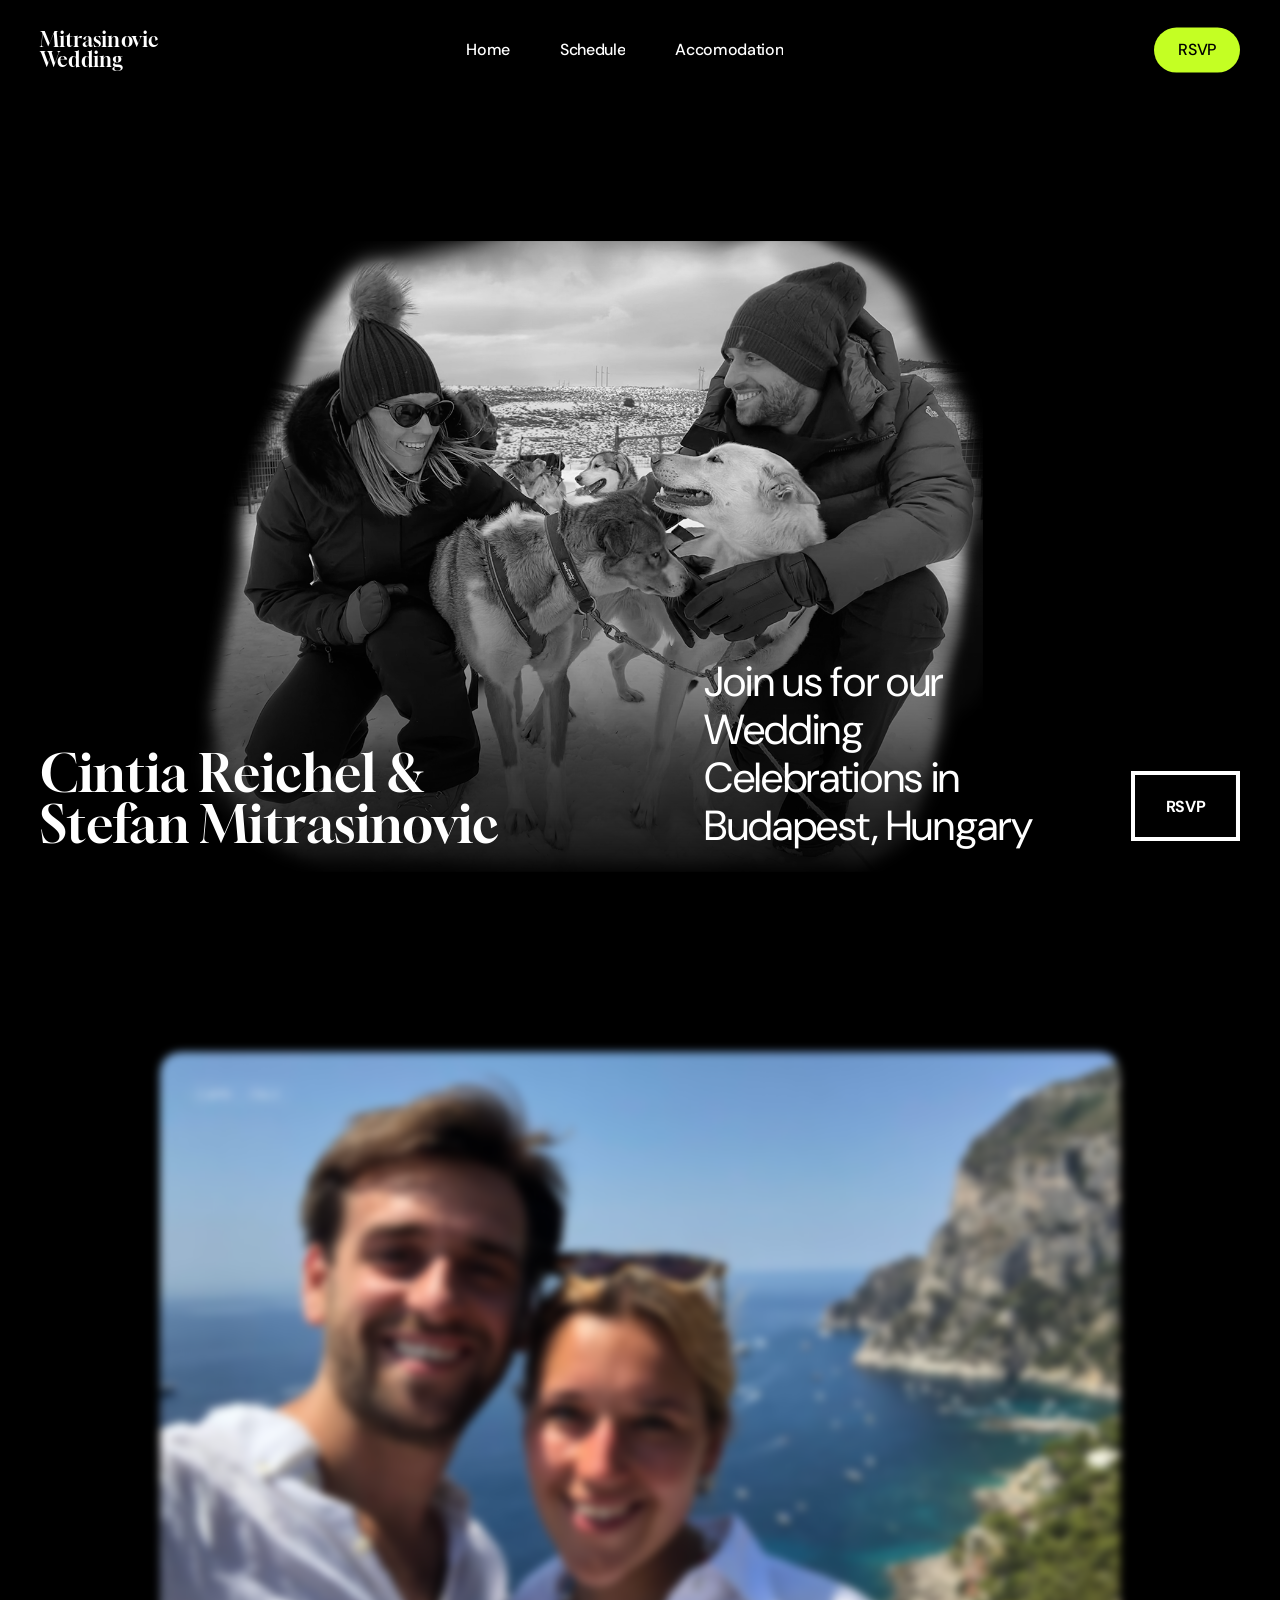
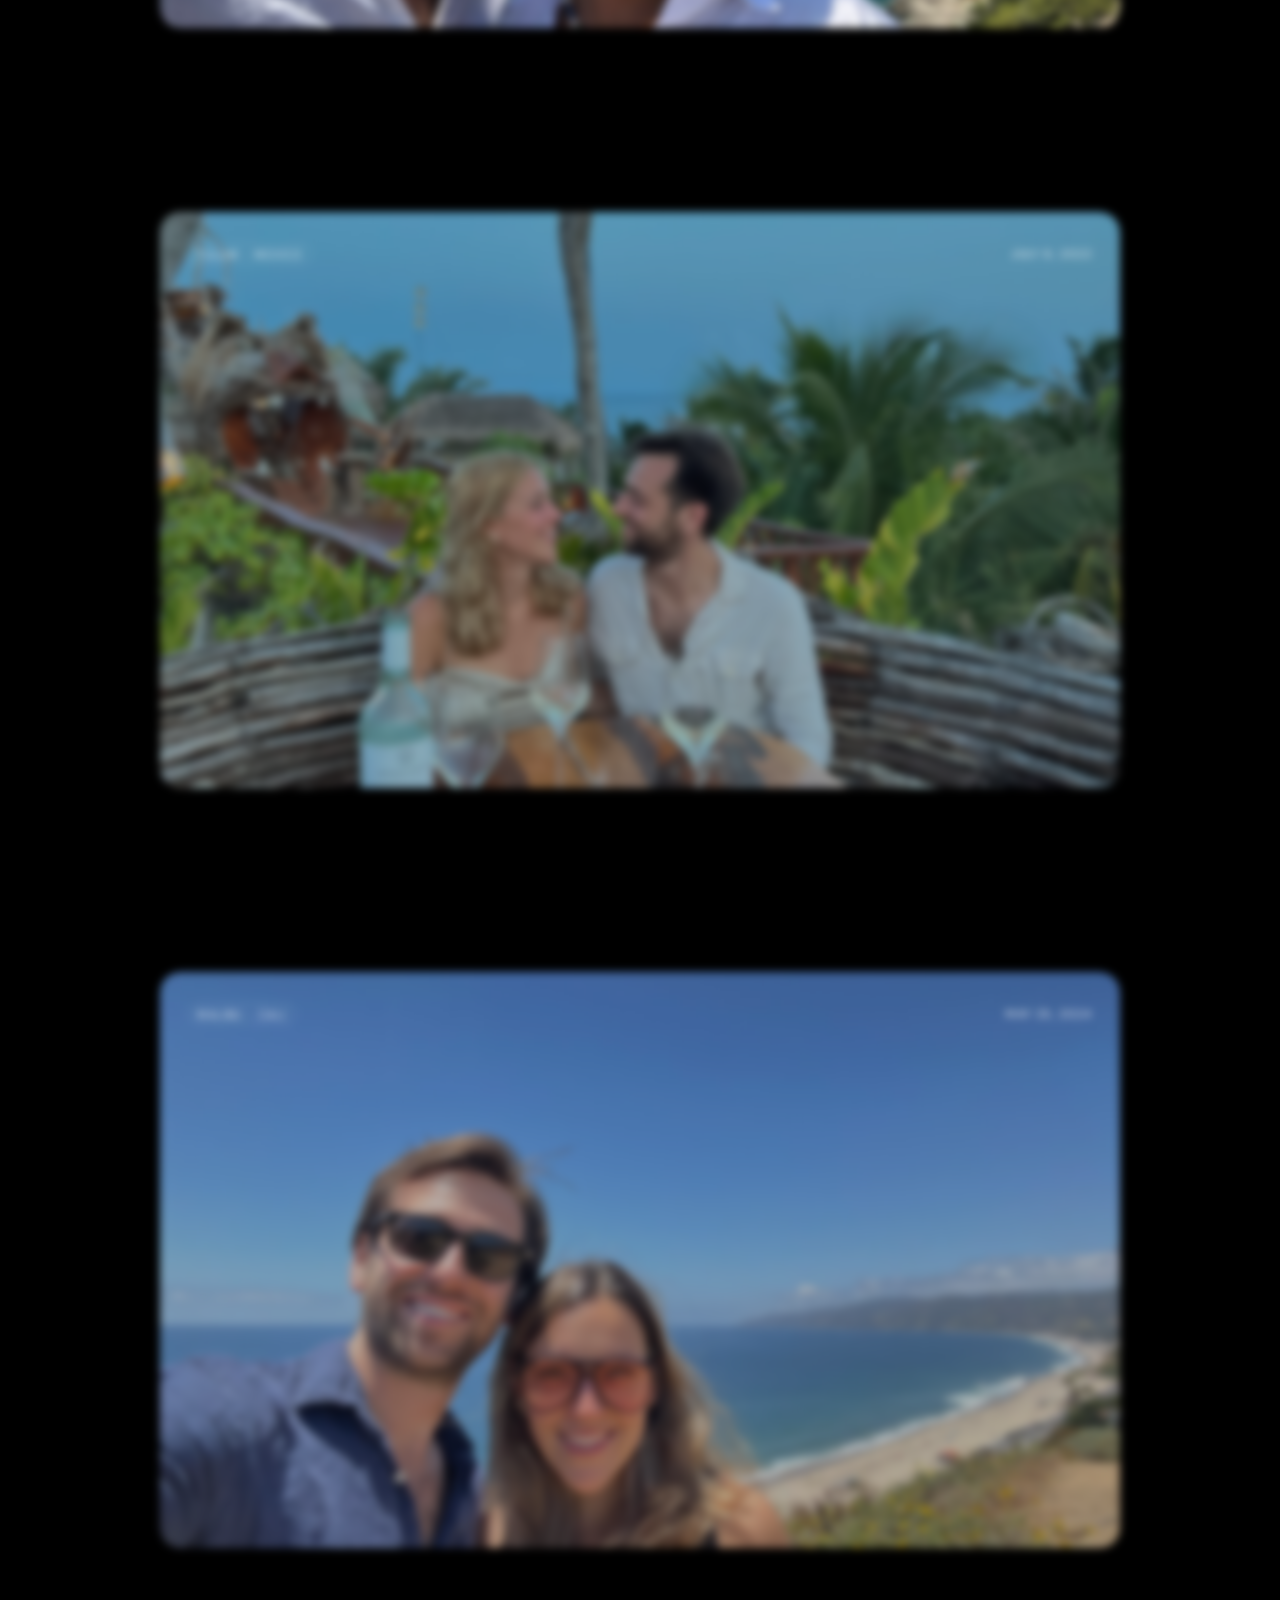
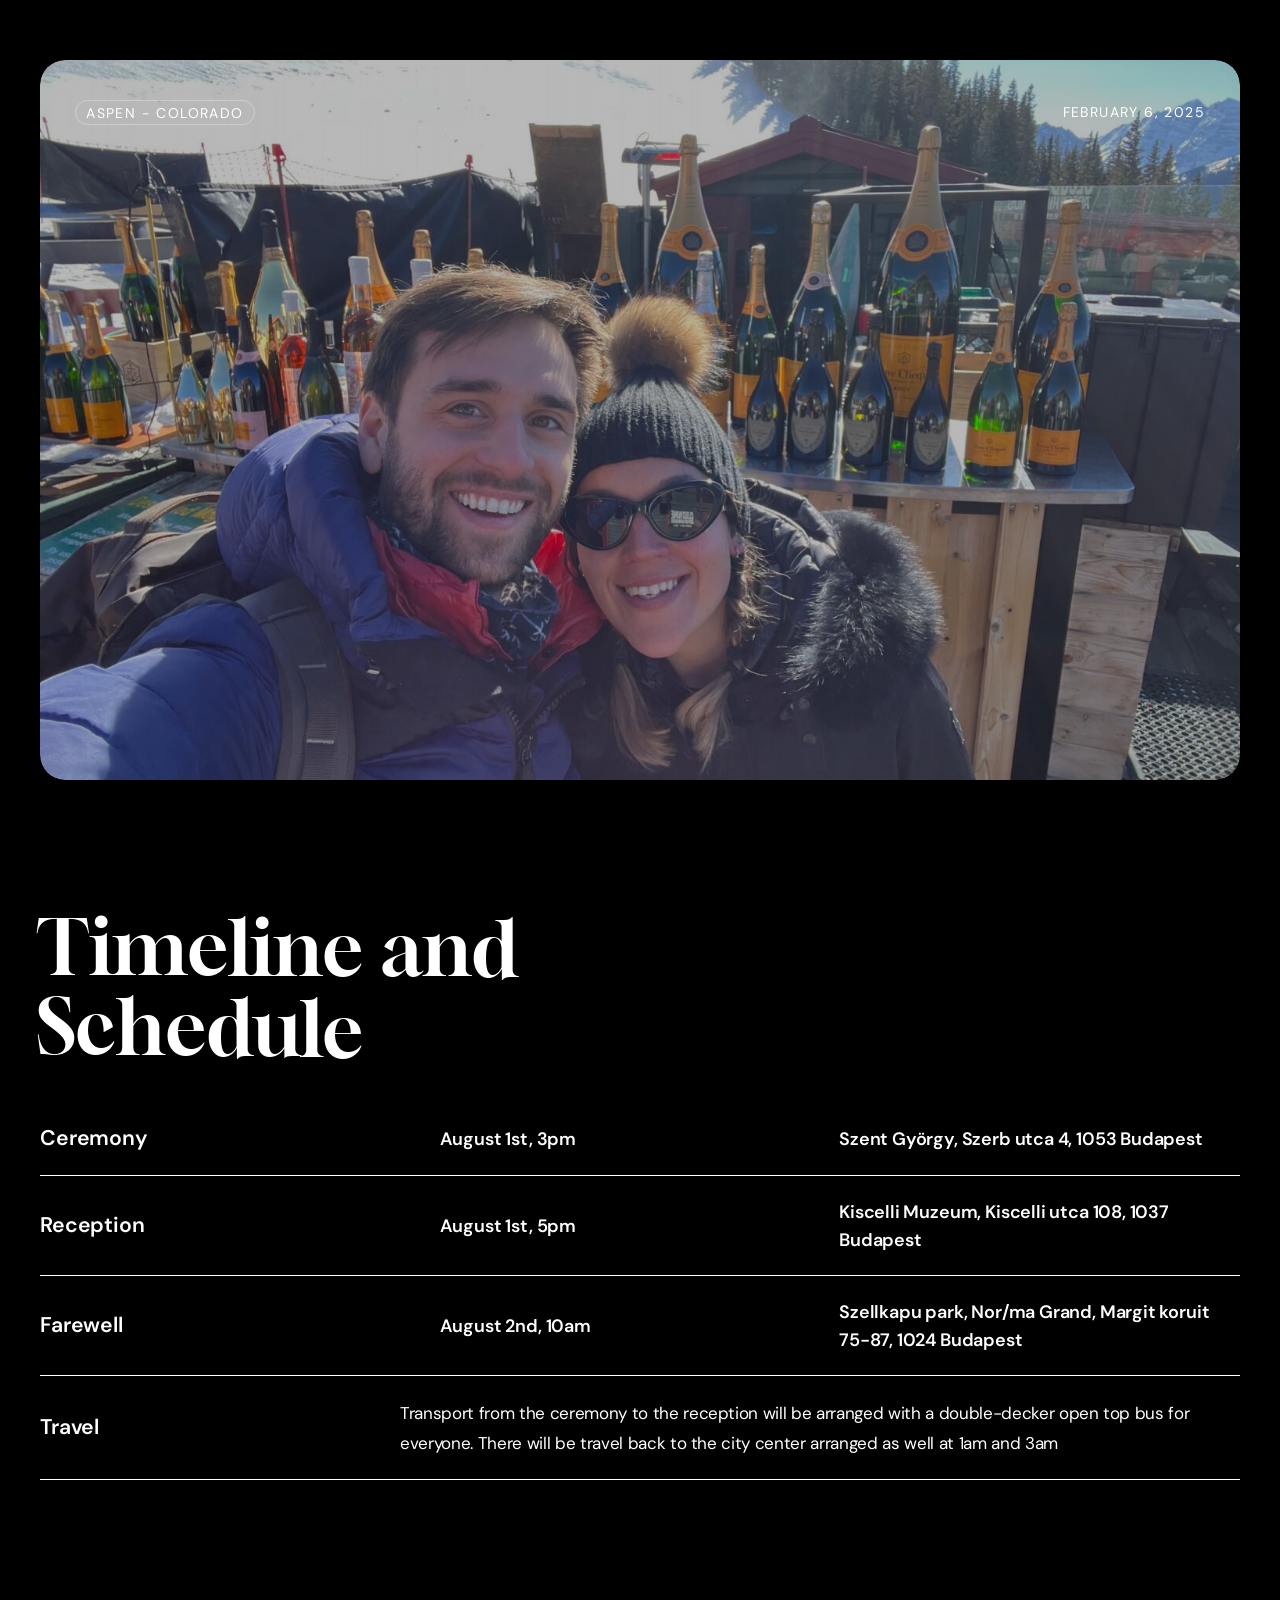
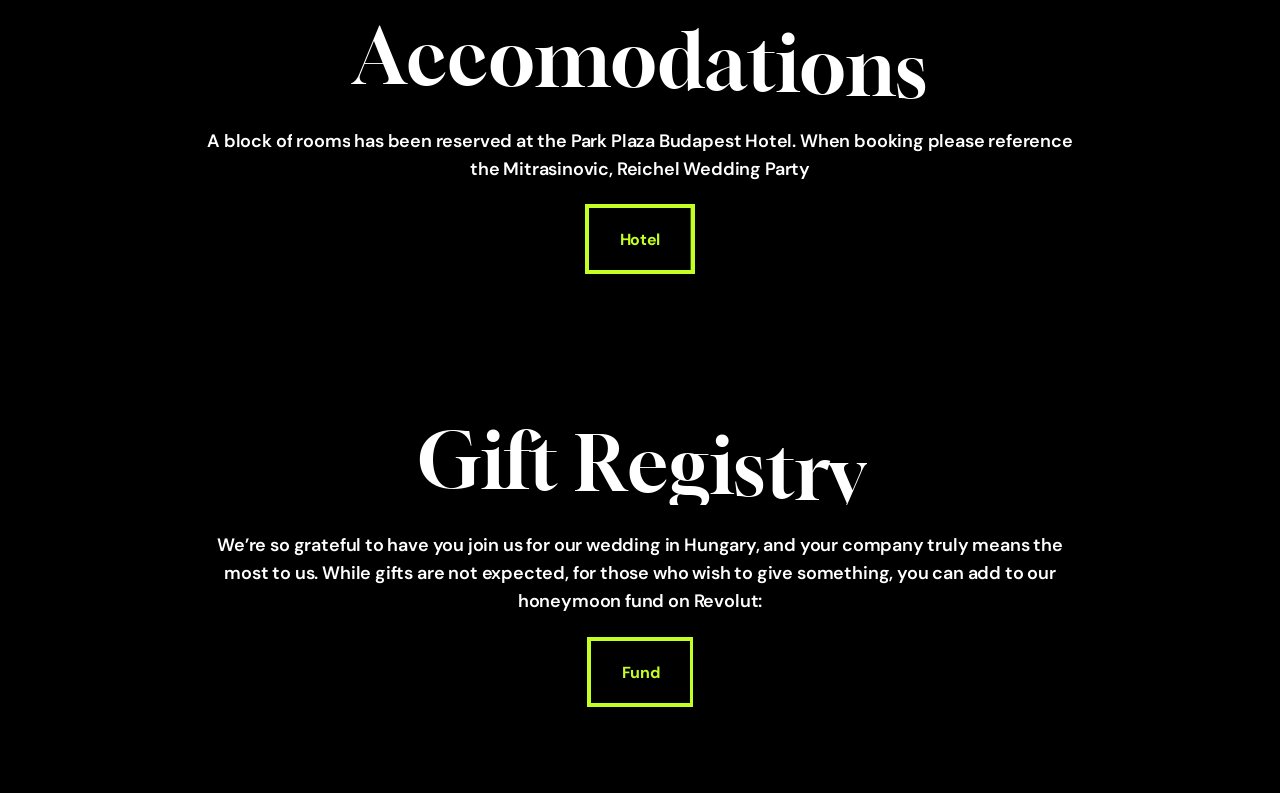
==== index.html @ f7db9004 "initial setup" ====
<!DOCTYPE html>
<html lang="en-US" class="no-js">
<head>
	<meta charset="UTF-8">
	<meta name="viewport" content="width=device-width, initial-scale=1, maximum-scale=5"><title>Mitrasinovic Wedding</title>
<meta name="robots" content="max-image-preview:large">
	<style>img:is([sizes="auto" i], [sizes^="auto," i]) { contain-intrinsic-size: 3000px 1500px }</style>
	<link rel="dns-prefetch" href="//fonts.googleapis.com">
<link rel="alternate" type="application/rss+xml" title="Mitrasinovic Wedding &raquo; Feed" href="/feed/">
<link rel="alternate" type="application/rss+xml" title="Mitrasinovic Wedding &raquo; Comments Feed" href="/comments/feed/">
<link rel="preload" href="/wp-content/themes/salient/css/fonts/icomoon.woff?v=1.6" as="font" type="font/woff" crossorigin="anonymous"><style id="global-styles-inline-css" type="text/css">
:root{--wp--preset--aspect-ratio--square: 1;--wp--preset--aspect-ratio--4-3: 4/3;--wp--preset--aspect-ratio--3-4: 3/4;--wp--preset--aspect-ratio--3-2: 3/2;--wp--preset--aspect-ratio--2-3: 2/3;--wp--preset--aspect-ratio--16-9: 16/9;--wp--preset--aspect-ratio--9-16: 9/16;--wp--preset--color--black: #000000;--wp--preset--color--cyan-bluish-gray: #abb8c3;--wp--preset--color--white: #ffffff;--wp--preset--color--pale-pink: #f78da7;--wp--preset--color--vivid-red: #cf2e2e;--wp--preset--color--luminous-vivid-orange: #ff6900;--wp--preset--color--luminous-vivid-amber: #fcb900;--wp--preset--color--light-green-cyan: #7bdcb5;--wp--preset--color--vivid-green-cyan: #00d084;--wp--preset--color--pale-cyan-blue: #8ed1fc;--wp--preset--color--vivid-cyan-blue: #0693e3;--wp--preset--color--vivid-purple: #9b51e0;--wp--preset--gradient--vivid-cyan-blue-to-vivid-purple: linear-gradient(135deg,rgba(6,147,227,1) 0%,rgb(155,81,224) 100%);--wp--preset--gradient--light-green-cyan-to-vivid-green-cyan: linear-gradient(135deg,rgb(122,220,180) 0%,rgb(0,208,130) 100%);--wp--preset--gradient--luminous-vivid-amber-to-luminous-vivid-orange: linear-gradient(135deg,rgba(252,185,0,1) 0%,rgba(255,105,0,1) 100%);--wp--preset--gradient--luminous-vivid-orange-to-vivid-red: linear-gradient(135deg,rgba(255,105,0,1) 0%,rgb(207,46,46) 100%);--wp--preset--gradient--very-light-gray-to-cyan-bluish-gray: linear-gradient(135deg,rgb(238,238,238) 0%,rgb(169,184,195) 100%);--wp--preset--gradient--cool-to-warm-spectrum: linear-gradient(135deg,rgb(74,234,220) 0%,rgb(151,120,209) 20%,rgb(207,42,186) 40%,rgb(238,44,130) 60%,rgb(251,105,98) 80%,rgb(254,248,76) 100%);--wp--preset--gradient--blush-light-purple: linear-gradient(135deg,rgb(255,206,236) 0%,rgb(152,150,240) 100%);--wp--preset--gradient--blush-bordeaux: linear-gradient(135deg,rgb(254,205,165) 0%,rgb(254,45,45) 50%,rgb(107,0,62) 100%);--wp--preset--gradient--luminous-dusk: linear-gradient(135deg,rgb(255,203,112) 0%,rgb(199,81,192) 50%,rgb(65,88,208) 100%);--wp--preset--gradient--pale-ocean: linear-gradient(135deg,rgb(255,245,203) 0%,rgb(182,227,212) 50%,rgb(51,167,181) 100%);--wp--preset--gradient--electric-grass: linear-gradient(135deg,rgb(202,248,128) 0%,rgb(113,206,126) 100%);--wp--preset--gradient--midnight: linear-gradient(135deg,rgb(2,3,129) 0%,rgb(40,116,252) 100%);--wp--preset--font-size--small: 13px;--wp--preset--font-size--medium: 20px;--wp--preset--font-size--large: 36px;--wp--preset--font-size--x-large: 42px;--wp--preset--spacing--20: 0.44rem;--wp--preset--spacing--30: 0.67rem;--wp--preset--spacing--40: 1rem;--wp--preset--spacing--50: 1.5rem;--wp--preset--spacing--60: 2.25rem;--wp--preset--spacing--70: 3.38rem;--wp--preset--spacing--80: 5.06rem;--wp--preset--shadow--natural: 6px 6px 9px rgba(0, 0, 0, 0.2);--wp--preset--shadow--deep: 12px 12px 50px rgba(0, 0, 0, 0.4);--wp--preset--shadow--sharp: 6px 6px 0px rgba(0, 0, 0, 0.2);--wp--preset--shadow--outlined: 6px 6px 0px -3px rgba(255, 255, 255, 1), 6px 6px rgba(0, 0, 0, 1);--wp--preset--shadow--crisp: 6px 6px 0px rgba(0, 0, 0, 1);}:root { --wp--style--global--content-size: 1300px;--wp--style--global--wide-size: 1300px; }:where(body) { margin: 0; }.wp-site-blocks > .alignleft { float: left; margin-right: 2em; }.wp-site-blocks > .alignright { float: right; margin-left: 2em; }.wp-site-blocks > .aligncenter { justify-content: center; margin-left: auto; margin-right: auto; }:where(.is-layout-flex){gap: 0.5em;}:where(.is-layout-grid){gap: 0.5em;}.is-layout-flow > .alignleft{float: left;margin-inline-start: 0;margin-inline-end: 2em;}.is-layout-flow > .alignright{float: right;margin-inline-start: 2em;margin-inline-end: 0;}.is-layout-flow > .aligncenter{margin-left: auto !important;margin-right: auto !important;}.is-layout-constrained > .alignleft{float: left;margin-inline-start: 0;margin-inline-end: 2em;}.is-layout-constrained > .alignright{float: right;margin-inline-start: 2em;margin-inline-end: 0;}.is-layout-constrained > .aligncenter{margin-left: auto !important;margin-right: auto !important;}.is-layout-constrained > :where(:not(.alignleft):not(.alignright):not(.alignfull)){max-width: var(--wp--style--global--content-size);margin-left: auto !important;margin-right: auto !important;}.is-layout-constrained > .alignwide{max-width: var(--wp--style--global--wide-size);}body .is-layout-flex{display: flex;}.is-layout-flex{flex-wrap: wrap;align-items: center;}.is-layout-flex > :is(*, div){margin: 0;}body .is-layout-grid{display: grid;}.is-layout-grid > :is(*, div){margin: 0;}body{padding-top: 0px;padding-right: 0px;padding-bottom: 0px;padding-left: 0px;}:root :where(.wp-element-button, .wp-block-button__link){background-color: #32373c;border-width: 0;color: #fff;font-family: inherit;font-size: inherit;line-height: inherit;padding: calc(0.667em + 2px) calc(1.333em + 2px);text-decoration: none;}.has-black-color{color: var(--wp--preset--color--black) !important;}.has-cyan-bluish-gray-color{color: var(--wp--preset--color--cyan-bluish-gray) !important;}.has-white-color{color: var(--wp--preset--color--white) !important;}.has-pale-pink-color{color: var(--wp--preset--color--pale-pink) !important;}.has-vivid-red-color{color: var(--wp--preset--color--vivid-red) !important;}.has-luminous-vivid-orange-color{color: var(--wp--preset--color--luminous-vivid-orange) !important;}.has-luminous-vivid-amber-color{color: var(--wp--preset--color--luminous-vivid-amber) !important;}.has-light-green-cyan-color{color: var(--wp--preset--color--light-green-cyan) !important;}.has-vivid-green-cyan-color{color: var(--wp--preset--color--vivid-green-cyan) !important;}.has-pale-cyan-blue-color{color: var(--wp--preset--color--pale-cyan-blue) !important;}.has-vivid-cyan-blue-color{color: var(--wp--preset--color--vivid-cyan-blue) !important;}.has-vivid-purple-color{color: var(--wp--preset--color--vivid-purple) !important;}.has-black-background-color{background-color: var(--wp--preset--color--black) !important;}.has-cyan-bluish-gray-background-color{background-color: var(--wp--preset--color--cyan-bluish-gray) !important;}.has-white-background-color{background-color: var(--wp--preset--color--white) !important;}.has-pale-pink-background-color{background-color: var(--wp--preset--color--pale-pink) !important;}.has-vivid-red-background-color{background-color: var(--wp--preset--color--vivid-red) !important;}.has-luminous-vivid-orange-background-color{background-color: var(--wp--preset--color--luminous-vivid-orange) !important;}.has-luminous-vivid-amber-background-color{background-color: var(--wp--preset--color--luminous-vivid-amber) !important;}.has-light-green-cyan-background-color{background-color: var(--wp--preset--color--light-green-cyan) !important;}.has-vivid-green-cyan-background-color{background-color: var(--wp--preset--color--vivid-green-cyan) !important;}.has-pale-cyan-blue-background-color{background-color: var(--wp--preset--color--pale-cyan-blue) !important;}.has-vivid-cyan-blue-background-color{background-color: var(--wp--preset--color--vivid-cyan-blue) !important;}.has-vivid-purple-background-color{background-color: var(--wp--preset--color--vivid-purple) !important;}.has-black-border-color{border-color: var(--wp--preset--color--black) !important;}.has-cyan-bluish-gray-border-color{border-color: var(--wp--preset--color--cyan-bluish-gray) !important;}.has-white-border-color{border-color: var(--wp--preset--color--white) !important;}.has-pale-pink-border-color{border-color: var(--wp--preset--color--pale-pink) !important;}.has-vivid-red-border-color{border-color: var(--wp--preset--color--vivid-red) !important;}.has-luminous-vivid-orange-border-color{border-color: var(--wp--preset--color--luminous-vivid-orange) !important;}.has-luminous-vivid-amber-border-color{border-color: var(--wp--preset--color--luminous-vivid-amber) !important;}.has-light-green-cyan-border-color{border-color: var(--wp--preset--color--light-green-cyan) !important;}.has-vivid-green-cyan-border-color{border-color: var(--wp--preset--color--vivid-green-cyan) !important;}.has-pale-cyan-blue-border-color{border-color: var(--wp--preset--color--pale-cyan-blue) !important;}.has-vivid-cyan-blue-border-color{border-color: var(--wp--preset--color--vivid-cyan-blue) !important;}.has-vivid-purple-border-color{border-color: var(--wp--preset--color--vivid-purple) !important;}.has-vivid-cyan-blue-to-vivid-purple-gradient-background{background: var(--wp--preset--gradient--vivid-cyan-blue-to-vivid-purple) !important;}.has-light-green-cyan-to-vivid-green-cyan-gradient-background{background: var(--wp--preset--gradient--light-green-cyan-to-vivid-green-cyan) !important;}.has-luminous-vivid-amber-to-luminous-vivid-orange-gradient-background{background: var(--wp--preset--gradient--luminous-vivid-amber-to-luminous-vivid-orange) !important;}.has-luminous-vivid-orange-to-vivid-red-gradient-background{background: var(--wp--preset--gradient--luminous-vivid-orange-to-vivid-red) !important;}.has-very-light-gray-to-cyan-bluish-gray-gradient-background{background: var(--wp--preset--gradient--very-light-gray-to-cyan-bluish-gray) !important;}.has-cool-to-warm-spectrum-gradient-background{background: var(--wp--preset--gradient--cool-to-warm-spectrum) !important;}.has-blush-light-purple-gradient-background{background: var(--wp--preset--gradient--blush-light-purple) !important;}.has-blush-bordeaux-gradient-background{background: var(--wp--preset--gradient--blush-bordeaux) !important;}.has-luminous-dusk-gradient-background{background: var(--wp--preset--gradient--luminous-dusk) !important;}.has-pale-ocean-gradient-background{background: var(--wp--preset--gradient--pale-ocean) !important;}.has-electric-grass-gradient-background{background: var(--wp--preset--gradient--electric-grass) !important;}.has-midnight-gradient-background{background: var(--wp--preset--gradient--midnight) !important;}.has-small-font-size{font-size: var(--wp--preset--font-size--small) !important;}.has-medium-font-size{font-size: var(--wp--preset--font-size--medium) !important;}.has-large-font-size{font-size: var(--wp--preset--font-size--large) !important;}.has-x-large-font-size{font-size: var(--wp--preset--font-size--x-large) !important;}
:where(.wp-block-post-template.is-layout-flex){gap: 1.25em;}:where(.wp-block-post-template.is-layout-grid){gap: 1.25em;}
:where(.wp-block-columns.is-layout-flex){gap: 2em;}:where(.wp-block-columns.is-layout-grid){gap: 2em;}
:root :where(.wp-block-pullquote){font-size: 1.5em;line-height: 1.6;}
</style>
<link rel="stylesheet" id="salient-grid-system-css" href="/wp-content/themes/salient/css/build/grid-system.css?ver=17.3.0" type="text/css" media="all">
<link rel="stylesheet" id="main-styles-css" href="/wp-content/themes/salient/css/build/style.css?ver=17.3.0" type="text/css" media="all">
<style id="main-styles-inline-css" type="text/css">
html body[data-header-resize="1"] .container-wrap, 
			html body[data-header-format="left-header"][data-header-resize="0"] .container-wrap, 
			html body[data-header-resize="0"] .container-wrap, 
			body[data-header-format="left-header"][data-header-resize="0"] .container-wrap { 
				padding-top: 0; 
			} 
			.main-content > .row > #breadcrumbs.yoast { 
				padding: 20px 0; 
			}
body[data-ajax-transitions="true"] #ajax-loading-screen[data-effect="standard"],body[data-ajax-transitions="true"] #ajax-loading-screen[data-effect="standard"] .loading-icon{transition:opacity 0.4s ease;}body[data-ajax-transitions="true"] #ajax-loading-screen[data-effect="standard"].loaded,body[data-ajax-transitions="true"] #ajax-loading-screen[data-effect="standard"].loaded .loading-icon{opacity:0;}@media only screen and (max-width:999px){#ajax-content-wrap .top-level .nectar-post-grid[data-animation*="fade"] .nectar-post-grid-item,#ajax-content-wrap .top-level .nectar-post-grid[data-animation="zoom-out-reveal"] .nectar-post-grid-item *:not(.content):not(.bg-overlay),#ajax-content-wrap .top-level .nectar-post-grid[data-animation="zoom-out-reveal"] .nectar-post-grid-item *:before{transform:none;opacity:1;clip-path:none;}#ajax-content-wrap .top-level .nectar-post-grid[data-animation="zoom-out-reveal"] .nectar-post-grid-item .nectar-el-parallax-scroll .nectar-post-grid-item-bg-wrap-inner{transform:scale(1.275);}}.wpb_row.vc_row.top-level .nectar-video-bg{opacity:1;height:100%;width:100%;object-fit:cover;object-position:center center;}body.using-mobile-browser .wpb_row.vc_row.top-level .nectar-video-wrap{left:0;}body.using-mobile-browser .wpb_row.vc_row.top-level.full-width-section .nectar-video-wrap:not(.column-video){left:50%;}body.using-mobile-browser #nectar_fullscreen_rows[data-mobile-disable="off"] .wpb_row.vc_row.top-level.full-width-section .nectar-video-wrap:not(.column-video){left:0;}.wpb_row.vc_row.top-level .nectar-video-wrap{opacity:1;width:100%;}body .wpb_row.parallax_section.top-level > .nectar-video-wrap video:not(.translate){opacity:1;}.top-level .portfolio-items[data-loading=lazy-load] .col .inner-wrap.animated .top-level-image{opacity:1;}.wpb_row.vc_row.top-level .column-image-bg-wrap[data-n-parallax-bg="true"] .column-image-bg,.wpb_row.vc_row.top-level + .wpb_row .column-image-bg-wrap[data-n-parallax-bg="true"] .column-image-bg,#portfolio-extra > .wpb_row.vc_row.parallax_section:first-child .row-bg{transform:none!important;height:100%!important;opacity:1;}#portfolio-extra > .wpb_row.vc_row.parallax_section .row-bg{background-attachment:scroll;}.scroll-down-wrap.hidden{transform:none;opacity:1;}#ajax-loading-screen[data-disable-mobile="0"]{display:none!important;}body[data-slide-out-widget-area-style="slide-out-from-right"].material .slide_out_area_close.hide_until_rendered{opacity:0;}
</style>
<link rel="stylesheet" id="nectar-header-layout-centered-menu-css" href="/wp-content/themes/salient/css/build/header/header-layout-centered-menu.css?ver=17.3.0" type="text/css" media="all">
<link rel="stylesheet" id="nectar-header-perma-transparent-css" href="/wp-content/themes/salient/css/build/header/header-perma-transparent.css?ver=17.3.0" type="text/css" media="all">
<link rel="stylesheet" id="nectar-element-post-grid-css" href="/wp-content/themes/salient/css/build/elements/element-post-grid.css?ver=17.3.0" type="text/css" media="all">
<link rel="stylesheet" id="nectar-element-horizontal-list-item-css" href="/wp-content/themes/salient/css/build/elements/element-horizontal-list-item.css?ver=17.3.0" type="text/css" media="all">
<link rel="stylesheet" id="nectar_default_font_open_sans-css" href="https://fonts.googleapis.com/css?family=Open+Sans%3A300%2C400%2C600%2C700&amp;subset=latin%2Clatin-ext&amp;display=swap" type="text/css" media="all">
<link rel="stylesheet" id="responsive-css" href="/wp-content/themes/salient/css/build/responsive.css?ver=17.3.0" type="text/css" media="all">
<link rel="stylesheet" id="skin-material-css" href="/wp-content/themes/salient/css/build/skin-material.css?ver=17.3.0" type="text/css" media="all">
<link rel="stylesheet" id="salient-wp-menu-dynamic-css" href="/wp-content/uploads/salient/menu-dynamic.css?ver=81444" type="text/css" media="all">
<link rel="stylesheet" id="js_composer_front-css" href="/wp-content/themes/salient/css/build/plugins/js_composer.css?ver=17.3.0" type="text/css" media="all">
<link rel="stylesheet" id="dynamic-css-css" href="/wp-content/themes/salient/css/salient-dynamic-styles.css?ver=40045" type="text/css" media="all">
<style id="dynamic-css-inline-css" type="text/css">
@keyframes header_nav_entrance_animation{0%{opacity:0.01;}100%{opacity:1;}}@keyframes header_nav_entrance_animation_2{0%{transform:translateY(-100%);}100%{transform:translateY(0);}}@media only screen and (min-width:691px){#header-outer{opacity:0.01;}.no-js #header-outer{opacity:1;}#header-outer.entrance-animation{animation:header_nav_entrance_animation 1.5s cubic-bezier(0.25,1,0.5,1) forwards;}#header-outer.entrance-animation #top,#header-outer.entrance-animation #header-secondary-outer{animation:header_nav_entrance_animation_2 1.5s cubic-bezier(0.25,1,0.5,1) forwards;}}.no-rgba #header-space{display:none;}@media only screen and (max-width:999px){body #header-space[data-header-mobile-fixed="1"]{display:none;}#header-outer[data-mobile-fixed="false"]{position:absolute;}}@media only screen and (max-width:999px){body:not(.nectar-no-flex-height) #header-space[data-secondary-header-display="full"]:not([data-header-mobile-fixed="false"]){display:block!important;margin-bottom:-50px;}#header-space[data-secondary-header-display="full"][data-header-mobile-fixed="false"]{display:none;}}@media only screen and (min-width:1000px){#header-space{display:none;}.nectar-slider-wrap.first-section,.parallax_slider_outer.first-section,.full-width-content.first-section,.parallax_slider_outer.first-section .swiper-slide .content,.nectar-slider-wrap.first-section .swiper-slide .content,#page-header-bg,.nder-page-header,#page-header-wrap,.full-width-section.first-section{margin-top:0!important;}body #page-header-bg,body #page-header-wrap{height:80px;}body #search-outer{z-index:100000;}}@media only screen and (min-width:1000px){#page-header-wrap.fullscreen-header,#page-header-wrap.fullscreen-header #page-header-bg,html:not(.nectar-box-roll-loaded) .nectar-box-roll > #page-header-bg.fullscreen-header,.nectar_fullscreen_zoom_recent_projects,#nectar_fullscreen_rows:not(.afterLoaded) > div{height:100vh;}.wpb_row.vc_row-o-full-height.top-level,.wpb_row.vc_row-o-full-height.top-level > .col.span_12{min-height:100vh;}#page-header-bg[data-alignment-v="middle"] .span_6 .inner-wrap,#page-header-bg[data-alignment-v="top"] .span_6 .inner-wrap,.blog-archive-header.color-bg .container{padding-top:75px;}#page-header-wrap.container #page-header-bg .span_6 .inner-wrap{padding-top:0;}.nectar-slider-wrap[data-fullscreen="true"]:not(.loaded),.nectar-slider-wrap[data-fullscreen="true"]:not(.loaded) .swiper-container{height:calc(100vh + 2px)!important;}.admin-bar .nectar-slider-wrap[data-fullscreen="true"]:not(.loaded),.admin-bar .nectar-slider-wrap[data-fullscreen="true"]:not(.loaded) .swiper-container{height:calc(100vh - 30px)!important;}}@media only screen and (max-width:999px){#page-header-bg[data-alignment-v="middle"]:not(.fullscreen-header) .span_6 .inner-wrap,#page-header-bg[data-alignment-v="top"] .span_6 .inner-wrap,.blog-archive-header.color-bg .container{padding-top:34px;}.vc_row.top-level.full-width-section:not(.full-width-ns) > .span_12,#page-header-bg[data-alignment-v="bottom"] .span_6 .inner-wrap{padding-top:24px;}}@media only screen and (max-width:690px){.vc_row.top-level.full-width-section:not(.full-width-ns) > .span_12{padding-top:34px;}.vc_row.top-level.full-width-content .nectar-recent-posts-single_featured .recent-post-container > .inner-wrap{padding-top:24px;}}@media only screen and (max-width:999px){.full-width-ns .nectar-slider-wrap .swiper-slide[data-y-pos="middle"] .content,.full-width-ns .nectar-slider-wrap .swiper-slide[data-y-pos="top"] .content{padding-top:30px;}}@media only screen and (max-width:999px){.using-mobile-browser #nectar_fullscreen_rows:not(.afterLoaded):not([data-mobile-disable="on"]) > div{height:calc(100vh - 76px);}.using-mobile-browser .wpb_row.vc_row-o-full-height.top-level,.using-mobile-browser .wpb_row.vc_row-o-full-height.top-level > .col.span_12,[data-permanent-transparent="1"].using-mobile-browser .wpb_row.vc_row-o-full-height.top-level,[data-permanent-transparent="1"].using-mobile-browser .wpb_row.vc_row-o-full-height.top-level > .col.span_12{min-height:calc(100vh - 76px);}html:not(.nectar-box-roll-loaded) .nectar-box-roll > #page-header-bg.fullscreen-header,.nectar_fullscreen_zoom_recent_projects,.nectar-slider-wrap[data-fullscreen="true"]:not(.loaded),.nectar-slider-wrap[data-fullscreen="true"]:not(.loaded) .swiper-container,#nectar_fullscreen_rows:not(.afterLoaded):not([data-mobile-disable="on"]) > div{height:calc(100vh - 1px);}.wpb_row.vc_row-o-full-height.top-level,.wpb_row.vc_row-o-full-height.top-level > .col.span_12{min-height:calc(100vh - 1px);}[data-bg-header="true"][data-permanent-transparent="1"] #page-header-wrap.fullscreen-header,[data-bg-header="true"][data-permanent-transparent="1"] #page-header-wrap.fullscreen-header #page-header-bg,html:not(.nectar-box-roll-loaded) [data-bg-header="true"][data-permanent-transparent="1"] .nectar-box-roll > #page-header-bg.fullscreen-header,[data-bg-header="true"][data-permanent-transparent="1"] .nectar_fullscreen_zoom_recent_projects,[data-permanent-transparent="1"] .nectar-slider-wrap[data-fullscreen="true"]:not(.loaded),[data-permanent-transparent="1"] .nectar-slider-wrap[data-fullscreen="true"]:not(.loaded) .swiper-container{height:100vh;}[data-permanent-transparent="1"] .wpb_row.vc_row-o-full-height.top-level,[data-permanent-transparent="1"] .wpb_row.vc_row-o-full-height.top-level > .col.span_12{min-height:100vh;}body[data-transparent-header="false"] #ajax-content-wrap.no-scroll{min-height:calc(100vh - 1px);height:calc(100vh - 1px);}}#nectar_fullscreen_rows{background-color:transparent;}#ajax-content-wrap .vc_row.left_padding_40px .row_col_wrap_12,.nectar-global-section .vc_row.left_padding_40px .row_col_wrap_12{padding-left:40px;}#ajax-content-wrap .vc_row.right_padding_40px .row_col_wrap_12,.nectar-global-section .vc_row.right_padding_40px .row_col_wrap_12{padding-right:40px;}body .container-wrap .wpb_row[data-column-margin="10px"]:not(.full-width-section):not(.full-width-content){margin-bottom:10px;}body .container-wrap .vc_row-fluid[data-column-margin="10px"] > .span_12,html body .vc_row-fluid[data-column-margin="10px"] > .span_12,body .container-wrap .vc_row-fluid[data-column-margin="10px"] .full-page-inner > .container > .span_12,body .container-wrap .vc_row-fluid[data-column-margin="10px"] .full-page-inner > .span_12{margin-left:-5px;margin-right:-5px;}body .container-wrap .vc_row-fluid[data-column-margin="10px"] .wpb_column:not(.child_column),body .container-wrap .inner_row[data-column-margin="10px"] .child_column,html body .vc_row-fluid[data-column-margin="10px"] .wpb_column:not(.child_column),html body .inner_row[data-column-margin="10px"] .child_column{padding-left:5px;padding-right:5px;}.container-wrap .vc_row-fluid[data-column-margin="10px"].full-width-content > .span_12,html body .vc_row-fluid[data-column-margin="10px"].full-width-content > .span_12,.container-wrap .vc_row-fluid[data-column-margin="10px"].full-width-content .full-page-inner > .span_12{margin-left:0;margin-right:0;padding-left:5px;padding-right:5px;}.single-portfolio #full_width_portfolio .vc_row-fluid[data-column-margin="10px"].full-width-content > .span_12{padding-right:5px;}@media only screen and (max-width:999px) and (min-width:691px){.vc_row-fluid[data-column-margin="10px"] > .span_12 > .one-fourths:not([class*="vc_col-xs-"]),.vc_row-fluid .vc_row-fluid.inner_row[data-column-margin="10px"] > .span_12 > .one-fourths:not([class*="vc_col-xs-"]){margin-bottom:10px;}}@media only screen and (max-width:999px){.vc_row-fluid[data-column-margin="10px"] .wpb_column:not([class*="vc_col-xs-"]):not(.child_column):not(:last-child),.inner_row[data-column-margin="10px"] .child_column:not([class*="vc_col-xs-"]):not(:last-child){margin-bottom:10px;}}#ajax-content-wrap .vc_row.inner_row.right_padding_40pct .row_col_wrap_12_inner,.nectar-global-section .vc_row.inner_row.right_padding_40pct .row_col_wrap_12_inner{padding-right:40%;}body .container-wrap .wpb_row[data-column-margin="none"]:not(.full-width-section):not(.full-width-content),html body .wpb_row[data-column-margin="none"]:not(.full-width-section):not(.full-width-content){margin-bottom:0;}body .container-wrap .vc_row-fluid[data-column-margin="none"] > .span_12,html body .vc_row-fluid[data-column-margin="none"] > .span_12,body .container-wrap .vc_row-fluid[data-column-margin="none"] .full-page-inner > .container > .span_12,body .container-wrap .vc_row-fluid[data-column-margin="none"] .full-page-inner > .span_12{margin-left:0;margin-right:0;}body .container-wrap .vc_row-fluid[data-column-margin="none"] .wpb_column:not(.child_column),body .container-wrap .inner_row[data-column-margin="none"] .child_column,html body .vc_row-fluid[data-column-margin="none"] .wpb_column:not(.child_column),html body .inner_row[data-column-margin="none"] .child_column{padding-left:0;padding-right:0;}@media only screen,print{.wpb_column.bottom_padding_desktop_40px > .vc_column-inner{padding-bottom:40px;}}@media only screen,print{.wpb_column.bottom_padding_desktop_40px > .n-sticky > .vc_column-inner{padding-bottom:40px;}}.wpb_column.el_spacing_20px > .vc_column-inner > .wpb_wrapper > div:not(:last-child),.wpb_column.el_spacing_20px > .n-sticky > .vc_column-inner > .wpb_wrapper > div:not(:last-child){margin-bottom:20px;}@media only screen,print{.wpb_column.right_padding_desktop_15pct > .vc_column-inner{padding-right:15%;}}@media only screen and (max-width:999px){body .wpb_column.right_padding_tablet_50pct > .vc_column-inner{padding-right:50%;}}@media only screen and (max-width:690px){html body .wpb_column.right_padding_phone_15pct > .vc_column-inner{padding-right:15%;}}@media only screen,print{.wpb_column.right_padding_desktop_15pct > .n-sticky > .vc_column-inner{padding-right:15%;}}@media only screen and (max-width:999px){body .wpb_column.right_padding_tablet_50pct > .n-sticky > .vc_column-inner{padding-right:50%;}}@media only screen and (max-width:690px){html body .wpb_column.right_padding_phone_15pct > .n-sticky > .vc_column-inner{padding-right:15%;}}@media only screen,print{.wpb_column.left_padding_desktop_15pct > .vc_column-inner{padding-left:15%;}}@media only screen and (max-width:999px){body .wpb_column.right_padding_tablet_30pct > .vc_column-inner{padding-right:30%;}body .wpb_column.left_padding_tablet_0px > .vc_column-inner{padding-left:0;}}@media only screen and (max-width:690px){html body .wpb_column.right_padding_phone_0px > .vc_column-inner{padding-right:0;}}@media only screen,print{.wpb_column.left_padding_desktop_15pct > .n-sticky > .vc_column-inner{padding-left:15%;}}@media only screen and (max-width:999px){body .wpb_column.right_padding_tablet_30pct > .n-sticky > .vc_column-inner{padding-right:30%;}body .wpb_column.left_padding_tablet_0px > .n-sticky > .vc_column-inner{padding-left:0;}}@media only screen and (max-width:690px){html body .wpb_column.right_padding_phone_0px > .n-sticky > .vc_column-inner{padding-right:0;}}@media only screen,print{.wpb_column.force-desktop-text-align-left,.wpb_column.force-desktop-text-align-left .col{text-align:left!important;}.wpb_column.force-desktop-text-align-right,.wpb_column.force-desktop-text-align-right .col{text-align:right!important;}.wpb_column.force-desktop-text-align-center,.wpb_column.force-desktop-text-align-center .col,.wpb_column.force-desktop-text-align-center .vc_custom_heading,.wpb_column.force-desktop-text-align-center .nectar-cta{text-align:center!important;}.wpb_column.force-desktop-text-align-center .img-with-aniamtion-wrap img{display:inline-block;}}.col.padding-14-percent > .vc_column-inner,.col.padding-14-percent > .n-sticky > .vc_column-inner{padding:calc(600px * 0.14);}@media only screen and (max-width:690px){.col.padding-14-percent > .vc_column-inner,.col.padding-14-percent > .n-sticky > .vc_column-inner{padding:calc(100vw * 0.14);}}@media only screen and (min-width:1000px){.col.padding-14-percent > .vc_column-inner,.col.padding-14-percent > .n-sticky > .vc_column-inner{padding:calc((100vw - 180px) * 0.14);}.column_container:not(.vc_col-sm-12) .col.padding-14-percent > .vc_column-inner{padding:calc((100vw - 180px) * 0.07);}}@media only screen and (min-width:1425px){.col.padding-14-percent > .vc_column-inner{padding:calc(1245px * 0.14);}.column_container:not(.vc_col-sm-12) .col.padding-14-percent > .vc_column-inner{padding:calc(1245px * 0.07);}}.full-width-content .col.padding-14-percent > .vc_column-inner{padding:calc(100vw * 0.14);}@media only screen and (max-width:999px){.full-width-content .col.padding-14-percent > .vc_column-inner{padding:calc(100vw * 0.14);}}@media only screen and (min-width:1000px){.full-width-content .column_container:not(.vc_col-sm-12) .col.padding-14-percent > .vc_column-inner{padding:calc(100vw * 0.07);}}#ajax-content-wrap .col[data-padding-pos="left-right"] > .vc_column-inner,#ajax-content-wrap .col[data-padding-pos="left-right"] > .n-sticky > .vc_column-inner{padding-top:0;padding-bottom:0}.nectar-post-grid[data-grid-item-height="80vh"] .nectar-post-grid-item{min-height:80vh;}.nectar-post-grid[data-border-radius="25px"][data-text-layout="all_bottom_left_shadow"] .nectar-post-grid-item:before,.nectar-post-grid-wrap:not([data-style="content_under_image"]) .nectar-post-grid[data-border-radius="25px"] .nectar-post-grid-item .inner,.nectar-post-grid[data-border-radius="25px"] .bg-overlay,.nectar-post-grid[data-border-radius="25px"][data-shadow-hover="yes"] .nectar-post-grid-item:after,.nectar-post-grid[data-border-radius="25px"] .nectar-post-grid-item-bg,.nectar-post-grid[data-border-radius="25px"] .nectar-post-grid-item-bg-wrap,[data-style="mouse_follow_image"] .nectar-post-grid[data-border-radius="25px"] .nectar-post-grid-item-bg-wrap-inner,.nectar-post-grid[data-border-radius="25px"][data-text-layout="all_bottom_left_shadow"] .nectar-post-grid-item div.inner:before{border-radius:25px;}.nectar-post-grid[data-border-radius="25px"] .nectar-post-grid-item-bg,.nectar-post-grid[data-border-radius="25px"] .nectar-post-grid-item-bg-wrap{overflow:hidden;}.nectar-post-grid[data-border-radius="25px"] .nectar-post-grid-item-bg-wrap{transform:translateZ(0);}.nectar-post-grid .meta-category .style-see-through-button{padding:.4em .8em;line-height:1!important;position:relative;}#ajax-content-wrap .nectar-post-grid .meta-category .style-see-through-button:before{border-radius:var(--nectar-border-radius);border:1px solid;height:100%;width:100%;position:absolute;left:0;top:0;bottom:auto;content:" ";display:block;background-color:transparent;opacity:0.3;transform:none;transition:opacity 0.25s ease;box-sizing:border-box;}#ajax-content-wrap .nectar-post-grid .meta-category .style-see-through-button:hover:before{opacity:1;}@media only screen and (max-width:690px){.vc_col-xs-4 .nectar-post-grid .nectar-post-grid-item .meta-excerpt,.vc_col-xs-6 .nectar-post-grid .nectar-post-grid-item .meta-excerpt{font-size:12px;}.nectar-post-grid .nectar-post-grid-item .content .post-heading,.nectar-post-grid-wrap:not([data-style=content_overlaid]) .nectar-post-grid-item .content .meta-excerpt{max-width:100%;}}.nectar-post-grid-wrap.additional-meta-size-small .nectar-post-grid-item__meta-wrap{font-size:.8em;}#ajax-content-wrap .nectar-post-grid[data-columns="1"] > .nectar-post-grid-item:nth-child(1){margin-top:0;}#ajax-content-wrap .nectar-post-grid[data-columns="1"] > .nectar-post-grid-item:last-child{margin-bottom:0;}.wpb_row.full-width-content .vc_col-sm-12 .nectar-post-grid[data-grid-spacing="40px"]{margin:40px;}@media only screen and (min-width:1000px){body[data-body-border="1"] .wpb_row.full-width-content .vc_col-sm-12 .nectar-post-grid[data-grid-spacing="40px"]{margin:40px -39px;}}.nectar-post-grid[data-grid-spacing="40px"]{margin-left:-40px;margin-right:-40px;}.nectar-post-grid[data-grid-spacing="40px"] .nectar-post-grid-item{margin:40px;}@media only screen and (max-width:690px){.nectar-post-grid[data-grid-spacing="40px"] .nectar-post-grid-item,.wpb_row.full-width-content .vc_col-sm-12 .nectar-post-grid[data-grid-spacing="40px"]{margin:20px;}}.nectar-post-grid[data-columns="4"][data-grid-spacing="40px"] .nectar-post-grid-item{width:calc(25% - 80px);}.nectar-post-grid[data-columns="3"][data-grid-spacing="40px"] .nectar-post-grid-item{width:calc(33.32% - 80px);}.nectar-post-grid[data-columns="2"][data-grid-spacing="40px"] .nectar-post-grid-item{width:calc(50% - 80px);}.nectar-post-grid-wrap[data-style="content_under_image"] .nectar-post-grid:not([data-card="yes"]) .nectar-post-grid-item .content{padding-bottom:0;}@media only screen and (max-width:999px) and (min-width:691px){body .nectar-post-grid[data-columns][data-grid-spacing="40px"]:not([data-columns="1"]):not([data-masonry="yes"]) .nectar-post-grid-item{width:calc(50% - 80px);}}html body,html body.compensate-for-scrollbar{overflow:visible;touch-action:pan-y;}.nectar-post-grid.layout-stacked[data-stack-animation-effect="blurred_scale"]{transform-origin:top;}.nectar-post-grid.layout-stacked[data-grid-spacing="40px"]{margin:0!important;grid-row-gap:40px;}.nectar-post-grid.layout-stacked .nectar-post-grid-item .content .post-heading{max-width:90%;}.layout-stacked[data-grid-spacing="40px"] .nectar-post-grid-item{position:sticky;top:calc(40px);}.layout-stacked[data-grid-spacing="40px"] .nectar-post-grid-item:not(:last-child){will-change:transform;}.layout-stacked[data-grid-spacing="40px"] .nectar-post-grid-item{margin:0;}#ajax-content-wrap .wpb_row.full-width-content .nectar-post-grid.layout-stacked{margin-top:0;margin-bottom:0;}#ajax-content-wrap .layout-stacked[data-text-layout="all_middle"] .item-main,#ajax-content-wrap .layout-stacked[data-text-layout="corners"] .item-main{height:100%;justify-content:flex-end;display:flex;flex-direction:column;}@media only screen and (max-width:690px){.layout-stacked[data-text-layout="all_middle"] .content{padding:20px;}}#ajax-content-wrap .layout-stacked[data-text-layout="corners"] .item-main .post-heading{flex:1;display:flex;flex-direction:column;justify-content:flex-end;order:2;}#ajax-content-wrap .layout-stacked[data-text-layout="all_middle"] .item-main .post-heading{flex:1;display:flex;flex-direction:column;justify-content:center;order:2;}#ajax-content-wrap .layout-stacked[data-text-layout="all_middle"] .nectar-post-grid-item__meta-wrap{justify-content:space-between;width:100%;order:1;}.nectar-post-grid.layout-stacked .nectar-post-grid-item__meta-wrap > span:not(:nth-child(1)):before{display:none;}.nectar-post-grid.layout-stacked .nectar-post-grid-item__excerpt-wrap{order:3;}.nectar-post-grid.layout-stacked .nectar-post-grid-item__excerpt-wrap .meta-excerpt,.nectar-post-grid.layout-stacked[data-text-layout="all_middle"] .nectar-post-grid-item__meta-wrap{margin-top:0;}.nectar-post-grid.layout-stacked .nectar-post-grid-item__meta-wrap .meta-category:has(.style-button){transform:translateZ(0px);}body .layout-stacked[data-grid-spacing="40px"][data-stack-animation-effect="blurred_scale"] .nectar-post-grid-item:not(:last-child){will-change:transform,filter;}.layout-stacked[data-post-item-bg-color="#141414"] .nectar-post-grid-item .inner{background-color:#141414;}@media only screen and (min-width:1000px){.nectar-post-grid.custom_font_size_12vw .post-heading{font-size:12vw;}}@media only screen and (min-width:1000px){body #ajax-content-wrap .custom_font_size_12vw.font_size_max_220px.nectar-post-grid .nectar-post-grid-item .post-heading,body .custom_font_size_12vw.font_size_max_220px.nectar-post-grid .nectar-post-grid-item .post-heading{font-size:min(220px,12vw);}}@media only screen and (min-width:1000px){body #ajax-content-wrap .custom_font_size_12vw.font_size_max_220px.nectar-post-grid .nectar-post-grid-item .post-heading,body .custom_font_size_12vw.font_size_max_220px.nectar-post-grid .nectar-post-grid-item .post-heading,body #header-outer .custom_font_size_12vw.font_size_max_220px.nectar-post-grid .nectar-post-grid-item .post-heading{font-size:min(220px,12vw);}}@media only screen and (max-width:999px){body #ajax-content-wrap .font_size_tablet_12vw.font_size_max_220px.nectar-post-grid .nectar-post-grid-item .post-heading,body .font_size_tablet_12vw.font_size_max_220px.nectar-post-grid .nectar-post-grid-item .post-heading{font-size:min(220px,12vw);}}@media only screen and (max-width:999px){body #ajax-content-wrap .container-wrap .font_size_tablet_12vw.font_size_max_220px.nectar-post-grid .nectar-post-grid-item .post-heading,body .container-wrap .font_size_tablet_12vw.font_size_max_220px.nectar-post-grid .nectar-post-grid-item .post-heading,body #header-outer .font_size_tablet_12vw.font_size_max_220px.nectar-post-grid .nectar-post-grid-item .post-heading{font-size:min(220px,12vw);}}.nectar-post-grid-item .bg-overlay[data-opacity="0.3"]{opacity:0.3;}.nectar-post-grid-item:hover .bg-overlay[data-hover-opacity="0.3"]{opacity:0.3;}.nectar-post-grid.text-opacity-hover-1 .nectar-post-grid-item:hover .content{opacity:1;}.spacing-40px .load-more-wrap{margin-top:0;}@media only screen and (min-width:1000px){.spacing-40px .nectar-post-grid-filters{padding-bottom:0;padding-top:40px;}.full-width-content .span_12 .spacing-40px .nectar-post-grid-filters{padding-top:80px;}}@media only screen and (max-width:999px){.spacing-40px .nectar-post-grid-filters{padding-bottom:0;}}.nectar-split-heading .heading-line{display:block;overflow:hidden;position:relative}.nectar-split-heading .heading-line >div{display:block;transform:translateY(200%);-webkit-transform:translateY(200%)}.nectar-split-heading h1{margin-bottom:0}@media only screen and (min-width:1000px){.nectar-split-heading[data-custom-font-size="true"] h1,.nectar-split-heading[data-custom-font-size="true"] h2,.row .nectar-split-heading[data-custom-font-size="true"] h3,.row .nectar-split-heading[data-custom-font-size="true"] h4,.row .nectar-split-heading[data-custom-font-size="true"] h5,.row .nectar-split-heading[data-custom-font-size="true"] h6,.row .nectar-split-heading[data-custom-font-size="true"] i{font-size:inherit;line-height:inherit;}}.nectar-split-heading.font_line_height_1px{line-height:1!important;}.nectar-split-heading.font_line_height_1px *{line-height:1!important;}@media only screen,print{body #ajax-content-wrap .font_size_4vw.font_size_max_108px.nectar-split-heading,body .font_size_4vw.font_size_max_108px.nectar-split-heading{font-size:min(108px,4vw)!important;}}@media only screen,print{body #ajax-content-wrap .font_size_4vw.font_size_max_108px.nectar-split-heading,body .font_size_4vw.font_size_max_108px.nectar-split-heading,body #header-outer .font_size_4vw.font_size_max_108px.nectar-split-heading{font-size:min(108px,4vw)!important;}}@media only screen and (max-width:999px){body #ajax-content-wrap .font_size_tablet_7vw.font_size_max_108px.nectar-split-heading,body .font_size_tablet_7vw.font_size_max_108px.nectar-split-heading{font-size:min(108px,7vw)!important;}}@media only screen and (max-width:999px){body #ajax-content-wrap .container-wrap .font_size_tablet_7vw.font_size_max_108px.nectar-split-heading,body .container-wrap .font_size_tablet_7vw.font_size_max_108px.nectar-split-heading,body #header-outer .font_size_tablet_7vw.font_size_max_108px.nectar-split-heading{font-size:min(108px,7vw)!important;}}@media only screen and (max-width:690px){html body #ajax-content-wrap .font_size_phone_12vw.font_size_max_108px.nectar-split-heading,html body .font_size_phone_12vw.font_size_max_108px.nectar-split-heading{font-size:min(108px,12vw)!important;}}@media only screen and (max-width:690px){html body #ajax-content-wrap .container-wrap .font_size_phone_12vw.font_size_max_108px.nectar-split-heading,html body .container-wrap .font_size_phone_12vw.font_size_max_108px.nectar-split-heading,html body #header-outer .font_size_phone_12vw.font_size_max_108px.nectar-split-heading{font-size:min(108px,12vw)!important;}}#ajax-content-wrap .font_line_height_1px.nectar-split-heading,body .font_line_height_1px.nectar-split-heading{line-height:1;}.centered-text .nectar-split-heading[data-animation-type="line-reveal-by-space"] h1,.centered-text .nectar-split-heading[data-animation-type="line-reveal-by-space"] h2,.centered-text .nectar-split-heading[data-animation-type="line-reveal-by-space"] h3,.centered-text .nectar-split-heading[data-animation-type="line-reveal-by-space"] h4{margin:0 auto;}.nectar-split-heading[data-animation-type="line-reveal-by-space"]:not(.markup-generated){opacity:0;}.nectar-split-heading[data-animation-type="line-reveal-by-space"]:not(.markup-generated).animated-in{opacity:1;}@media only screen and (max-width:999px){.nectar-split-heading[data-m-rm-animation="true"]{opacity:1!important;}}.nectar-split-heading[data-animation-type="line-reveal-by-space"] > * > span{position:relative;display:inline-block;overflow:hidden;}.nectar-split-heading[data-animation-type="line-reveal-by-space"] span{vertical-align:bottom;}.nectar-split-heading[data-animation-type="line-reveal-by-space"] span{line-height:1.2;}@media only screen and (min-width:1000px){.nectar-split-heading[data-animation-type="line-reveal-by-space"]:not(.markup-generated) > *{line-height:1.2;}}@media only screen and (max-width:999px){.nectar-split-heading[data-animation-type="line-reveal-by-space"]:not([data-m-rm-animation="true"]):not(.markup-generated) > *{line-height:1.2;}}.nectar-split-heading[data-animation-type="line-reveal-by-space"][data-stagger="true"]:not([data-text-effect*="letter-reveal"]) span .inner{transition:transform 1.2s cubic-bezier(0.25,1,0.5,1),opacity 1.2s cubic-bezier(0.25,1,0.5,1);}.nectar-split-heading[data-animation-type="line-reveal-by-space"] span .inner{position:relative;display:inline-block;-webkit-transform:translateY(1.3em);transform:translateY(1.3em);}.nectar-split-heading[data-animation-type="line-reveal-by-space"] span .inner.animated{-webkit-transform:none;transform:none;opacity:1;}.nectar-split-heading[data-animation-type="line-reveal-by-space"][data-text-effect="letter-reveal-bottom"] > * > span{padding:0 .05em;margin:0 -0.05em;}.nectar-split-heading[data-animation-type="line-reveal-by-space"][data-align="left"]{display:flex;justify-content:flex-start;}.nectar-split-heading[data-animation-type="line-reveal-by-space"][data-align="center"]{display:flex;justify-content:center;}.nectar-split-heading[data-animation-type="line-reveal-by-space"][data-align="right"]{display:flex;justify-content:flex-end;}@media only screen and (max-width:999px){.nectar-split-heading[data-animation-type="line-reveal-by-space"][data-m-align="left"]{display:flex;justify-content:flex-start;}.nectar-split-heading[data-animation-type="line-reveal-by-space"][data-m-align="center"]{display:flex;justify-content:center;}.nectar-split-heading[data-animation-type="line-reveal-by-space"][data-m-align="right"]{display:flex;justify-content:flex-end;}}@media only screen,print{body #ajax-content-wrap .font_size_6vw.font_size_max_108px.nectar-split-heading,body .font_size_6vw.font_size_max_108px.nectar-split-heading{font-size:min(108px,6vw)!important;}}@media only screen,print{body #ajax-content-wrap .font_size_6vw.font_size_max_108px.nectar-split-heading,body .font_size_6vw.font_size_max_108px.nectar-split-heading,body #header-outer .font_size_6vw.font_size_max_108px.nectar-split-heading{font-size:min(108px,6vw)!important;}}@media only screen and (max-width:999px){body #ajax-content-wrap .font_size_tablet_7vw.font_size_max_108px.nectar-split-heading,body .font_size_tablet_7vw.font_size_max_108px.nectar-split-heading{font-size:min(108px,7vw)!important;}}@media only screen and (max-width:999px){body #ajax-content-wrap .container-wrap .font_size_tablet_7vw.font_size_max_108px.nectar-split-heading,body .container-wrap .font_size_tablet_7vw.font_size_max_108px.nectar-split-heading,body #header-outer .font_size_tablet_7vw.font_size_max_108px.nectar-split-heading{font-size:min(108px,7vw)!important;}}#ajax-content-wrap .font_line_height_1px.nectar-split-heading,body .font_line_height_1px.nectar-split-heading{line-height:1;}@media only screen,print{body #ajax-content-wrap .font_size_6vw.font_size_max_108px.nectar-split-heading,body .font_size_6vw.font_size_max_108px.nectar-split-heading{font-size:min(108px,6vw)!important;}}@media only screen,print{body #ajax-content-wrap .font_size_6vw.font_size_max_108px.nectar-split-heading,body .font_size_6vw.font_size_max_108px.nectar-split-heading,body #header-outer .font_size_6vw.font_size_max_108px.nectar-split-heading{font-size:min(108px,6vw)!important;}}@media only screen and (max-width:999px){body #ajax-content-wrap .font_size_tablet_7vw.font_size_max_108px.nectar-split-heading,body .font_size_tablet_7vw.font_size_max_108px.nectar-split-heading{font-size:min(108px,7vw)!important;}}@media only screen and (max-width:999px){body #ajax-content-wrap .container-wrap .font_size_tablet_7vw.font_size_max_108px.nectar-split-heading,body .container-wrap .font_size_tablet_7vw.font_size_max_108px.nectar-split-heading,body #header-outer .font_size_tablet_7vw.font_size_max_108px.nectar-split-heading{font-size:min(108px,7vw)!important;}}.nectar-3d-transparent-button{font-weight:700;font-size:12px;line-height:20px;visibility:hidden}.nectar-3d-transparent-button{display:inline-block}.nectar-3d-transparent-button a{display:block}.nectar-3d-transparent-button .hidden-text{height:1em;line-height:1.5;overflow:hidden}.nectar-3d-transparent-button .hidden-text{display:block;height:0;position:absolute}body .nectar-3d-transparent-button{position:relative;margin-bottom:0}.nectar-3d-transparent-button .inner-wrap{-webkit-perspective:2000px;perspective:2000px;position:absolute;top:0;right:0;bottom:0;left:0;width:100%;height:100%;display:block}.nectar-3d-transparent-button .front-3d{position:absolute;top:0;right:0;bottom:0;left:0;width:100%;height:100%;display:block}.nectar-3d-transparent-button .back-3d{position:relative;top:0;right:0;bottom:0;left:0;width:100%;height:100%;display:block}.nectar-3d-transparent-button .back-3d{-webkit-transform-origin:50% 50% -2.3em;transform-origin:50% 50% -2.3em}.nectar-3d-transparent-button .front-3d{-webkit-transform-origin:50% 50% -2.3em;transform-origin:50% 50% -2.3em;-webkit-transform:rotateX(-90deg);transform:rotateX(-90deg)}.nectar-3d-transparent-button:hover .front-3d{-webkit-transform:rotateX(0deg);transform:rotateX(0deg)}.nectar-3d-transparent-button:hover .back-3d{-webkit-transform:rotateX(90deg);transform:rotateX(90deg)}.nectar-3d-transparent-button .back-3d,.nectar-3d-transparent-button .front-3d{transition:-webkit-transform .25s cubic-bezier(.2,.65,.4,1);transition:transform .25s cubic-bezier(.2,.65,.4,1);transition:transform .25s cubic-bezier(.2,.65,.4,1),-webkit-transform .25s cubic-bezier(.2,.65,.4,1)}.nectar-3d-transparent-button .back-3d,.nectar-3d-transparent-button .front-3d{-webkit-backface-visibility:hidden;backface-visibility:hidden}.nectar-3d-transparent-button .back-3d svg,.nectar-3d-transparent-button .front-3d svg{display:block}#ajax-content-wrap .border_color_ffffff.nectar-hor-list-item{border:none;transition:opacity 1.1s cubic-bezier(0.65,0,0.25,1);}#ajax-content-wrap .border_color_ffffff.nectar-hor-list-item:after{position:absolute;z-index:10;bottom:0;left:0;width:100%;height:1px;content:"";display:block;transform:scaleX(0);transform-origin:left;transition:transform 1.1s cubic-bezier(0.65,0,0.25,1);}#ajax-content-wrap .border_color_ffffff.nectar-hor-list-item.animated-in:after{transform:scaleX(1);}#ajax-content-wrap .border_color_ffffff.nectar-hor-list-item:after{background-color:#ffffff;}#ajax-content-wrap .nectar-responsive-text *,body .nectar-responsive-text *{margin-bottom:0;color:inherit;}#ajax-content-wrap .nectar-responsive-text[class*="font_size"] *,body .nectar-responsive-text[class*="font_size"] *{font-size:inherit;line-height:inherit;}.nectar-responsive-text.nectar-link-underline-effect a{text-decoration:none;}.nectar-responsive-text[data-inherit-heading-family] > *{font-family:inherit;font-weight:inherit;font-size:inherit;line-height:inherit;text-transform:inherit;letter-spacing:inherit;}@media only screen,print{body #ajax-content-wrap .font_size_desktop_4vw.font_size_min_16px.font_size_max_42px.nectar-responsive-text,body .font_size_desktop_4vw.font_size_min_16px.font_size_max_42px.nectar-responsive-text{font-size:min(42px,max(16px,4vw));}}@media only screen,print{body #ajax-content-wrap .font_size_desktop_4vw.font_size_min_16px.font_size_max_42px.nectar-responsive-text,body .font_size_desktop_4vw.font_size_min_16px.font_size_max_42px.nectar-responsive-text,body #header-outer .font_size_desktop_4vw.font_size_min_16px.font_size_max_42px.nectar-responsive-text{font-size:min(42px,max(16px,4vw));}}#ajax-content-wrap .font_line_height_48px.nectar-responsive-text,body .font_line_height_48px.nectar-responsive-text{line-height:48px;}@media only screen and (max-width:999px){.mobile-disable-bg-image-animation .row-bg-wrap .inner-wrap,.mobile-disable-bg-image-animation .nectar-video-wrap .nectar-video-inner,.mobile-disable-bg-image-animation .row-bg{animation:none!important;}.mobile-disable-bg-image-animation .row-bg-wrap .row-bg{opacity:1!important;}.mobile-disable-bg-image-animation .row-bg-wrap .inner-wrap{transform:none!important;opacity:1!important;}.mobile-disable-bg-image-animation .row-bg-layer{clip-path:none!important;}}@media only screen and (max-width:999px){#ajax-content-wrap .nectar-hor-list-item.multiple-columns[data-columns="2"]{display:flex;flex-wrap:wrap;--list-gap:30px;grid-row-gap:5px;grid-column-gap:var(--list-gap);}#ajax-content-wrap .nectar-hor-list-item.multiple-columns[data-columns="2"] .nectar-list-item{width:calc(50% - var(--list-gap))!important;padding-bottom:0;}}@media only screen and (max-width:999px){.vc_row.top_padding_tablet_40px{padding-top:40px!important;}}@media only screen and (max-width:999px){#ajax-content-wrap .vc_row.right_padding_tablet_6pct .row_col_wrap_12{padding-right:6%!important;}}@media only screen and (max-width:999px){#ajax-content-wrap .vc_row.left_padding_tablet_6pct .row_col_wrap_12{padding-left:6%!important;}}@media only screen and (max-width:999px){.vc_row.top_padding_tablet_14pct{padding-top:14%!important;}}@media only screen and (max-width:999px){#ajax-content-wrap .nectar-hor-list-item.multiple-columns[data-columns="3"]{display:flex;flex-wrap:wrap;--list-gap:30px;grid-row-gap:5px;grid-column-gap:var(--list-gap);}#ajax-content-wrap .nectar-hor-list-item.multiple-columns[data-columns="3"] .nectar-list-item{width:calc(50% - var(--list-gap))!important;padding-bottom:0;}}@media only screen and (max-width:999px){body .nectar-split-heading.font_size_tablet_7vw{line-height:7.7vw;}body .nectar-split-heading.font_size_tablet_7vw *{line-height:inherit;}}@media only screen and (max-width:999px){body .vc_row-fluid:not(.full-width-content) > .span_12 .vc_col-sm-2:not(:last-child):not([class*="vc_col-xs-"]){margin-bottom:25px;}}@media only screen and (min-width :691px) and (max-width :999px){body .vc_col-sm-2{width:31.2%;margin-left:3.1%;}body .full-width-content .vc_col-sm-2{width:33.3%;margin-left:0;}.vc_row-fluid .vc_col-sm-2[class*="vc_col-sm-"]:first-child:not([class*="offset"]),.vc_row-fluid .vc_col-sm-2[class*="vc_col-sm-"]:nth-child(3n+4):not([class*="offset"]){margin-left:0;}}@media only screen and (max-width :690px){body .vc_row-fluid .vc_col-sm-2:not([class*="vc_col-xs"]),body .vc_row-fluid.full-width-content .vc_col-sm-2:not([class*="vc_col-xs"]){width:50%;}.vc_row-fluid .vc_col-sm-2[class*="vc_col-sm-"]:first-child:not([class*="offset"]),.vc_row-fluid .vc_col-sm-2[class*="vc_col-sm-"]:nth-child(2n+3):not([class*="offset"]){margin-left:0;}}@media only screen and (max-width:999px){.nectar-split-heading.font_size_tablet_7vw *{font-size:inherit!important;}}@media only screen and (max-width:690px){body #ajax-content-wrap .vc_row.inner_row.right_padding_phone_0px .row_col_wrap_12_inner{padding-right:0!important;}}@media only screen and (max-width:690px){.nectar-split-heading.font_size_phone_12vw *{font-size:inherit!important;}}.screen-reader-text,.nectar-skip-to-content:not(:focus){border:0;clip:rect(1px,1px,1px,1px);clip-path:inset(50%);height:1px;margin:-1px;overflow:hidden;padding:0;position:absolute!important;width:1px;word-wrap:normal!important;}.row .col img:not([srcset]){width:auto;}.row .col img.img-with-animation.nectar-lazy:not([srcset]){width:100%;}
.nectar-global-section.nectar_hook_global_section_footer {
    display: none;
}
</style>
<link rel="stylesheet" id="redux-google-fonts-salient_redux-css" href="http://fonts.googleapis.com/css?family=Gloock%3A400%7CDM+Sans%3A400%2C600%7CSource+Serif+Pro%3A400&amp;display=swap&amp;ver=6.8.2" type="text/css" media="all">
<script></script><link rel="https://api.w.org/" href="/wp-json/"><link rel="alternate" title="JSON" type="application/json" href="/wp-json/wp/v2/pages/17"><link rel="EditURI" type="application/rsd+xml" title="RSD" href="/xmlrpc.php?rsd">
<meta name="generator" content="WordPress 6.8.2">
<link rel="canonical" href="/">
<link rel="shortlink" href="/">
<link rel="alternate" title="oEmbed (JSON)" type="application/json+oembed" href="/wp-json/oembed/1.0/embed?url=%2F">
<link rel="alternate" title="oEmbed (XML)" type="text/xml+oembed" href="/wp-json/oembed/1.0/embed?url=%2F&amp;format=xml">
<script type="text/javascript"> var root = document.getElementsByTagName( "html" )[0]; root.setAttribute( "class", "js" ); </script><meta name="generator" content="Powered by WPBakery Page Builder - drag and drop page builder for WordPress.">
<style data-type="vc_custom-css">.no-click {
    pointer-events: none;
    cursor: default;
}</style><noscript><style> .wpb_animate_when_almost_visible { opacity: 1; }</style></noscript></head><body class="home wp-singular page-template-default page page-id-17 wp-theme-salient material wpb-js-composer js-comp-ver-8.4.1 vc_responsive" data-footer-reveal="false" data-footer-reveal-shadow="none" data-header-format="centered-menu" data-body-border="off" data-boxed-style="" data-header-breakpoint="1000" data-dropdown-style="minimal" data-cae="easeOutCubic" data-cad="1300" data-megamenu-width="contained" data-aie="none" data-ls="fancybox" data-apte="standard" data-hhun="1" data-fancy-form-rcs="default" data-form-style="default" data-form-submit="regular" data-is="minimal" data-button-style="rounded_shadow" data-user-account-button="false" data-flex-cols="true" data-col-gap="default" data-header-inherit-rc="false" data-header-search="false" data-animated-anchors="true" data-ajax-transitions="false" data-full-width-header="false" data-slide-out-widget-area="true" data-slide-out-widget-area-style="slide-out-from-right-hover" data-user-set-ocm="off" data-loading-animation="none" data-bg-header="true" data-responsive="1" data-ext-responsive="true" data-ext-padding="40" data-header-resize="0" data-header-color="custom" data-cart="false" data-remove-m-parallax="" data-remove-m-video-bgs="" data-m-animate="1" data-force-header-trans-color="light" data-smooth-scrolling="0" data-permanent-transparent="1">
	
	<script type="text/javascript">
	 (function(window, document) {

		document.documentElement.classList.remove("no-js");

		if(navigator.userAgent.match(/(Android|iPod|iPhone|iPad|BlackBerry|IEMobile|Opera Mini)/)) {
			document.body.className += " using-mobile-browser mobile ";
		}
		if(navigator.userAgent.match(/Mac/) && navigator.maxTouchPoints && navigator.maxTouchPoints > 2) {
			document.body.className += " using-ios-device ";
		}

		if( !("ontouchstart" in window) ) {

			var body = document.querySelector("body");
			var winW = window.innerWidth;
			var bodyW = body.clientWidth;

			if (winW > bodyW + 4) {
				body.setAttribute("style", "--scroll-bar-w: " + (winW - bodyW - 4) + "px");
			} else {
				body.setAttribute("style", "--scroll-bar-w: 0px");
			}
		}

	 })(window, document);
   </script><a href="#ajax-content-wrap" class="nectar-skip-to-content">Skip to main content</a><div class="ocm-effect-wrap"><div class="ocm-effect-wrap-inner">	<div id="header-outer" data-has-menu="true" data-has-buttons="no" data-header-button_style="hover_scale" data-using-pr-menu="true" data-mobile-fixed="1" data-ptnm="false" data-lhe="text_reveal" data-user-set-bg="#000000" data-format="centered-menu" data-permanent-transparent="1" data-megamenu-rt="0" data-remove-fixed="0" data-header-resize="0" data-cart="false" data-transparency-option="1" data-box-shadow="large" data-shrink-num="6" data-using-secondary="0" data-using-logo="0" data-logo-height="20" data-m-logo-height="24" data-padding="30" data-full-width="false" data-condense="false" data-transparent-header="true" data-transparent-shadow-helper="true" data-remove-border="true" class="transparent">
		
<div id="search-outer" class="nectar">
	<div id="search">
		<div class="container">
			 <div id="search-box">
				 <div class="inner-wrap">
					 <div class="col span_12">
						  <form role="search" action="/" method="GET">
														 <input type="text" name="s" id="s" value="" aria-label="Search" placeholder="Type what you're looking for">
							 
						<span>Hit enter to search or ESC to close</span>
						<input type="hidden" name="post_type" value="post">						</form>
					</div><!--/span_12-->
				</div><!--/inner-wrap-->
			 </div><!--/search-box-->
			 <div id="close"><a href="#" role="button"><span class="screen-reader-text">Close Search</span>
				<span class="close-wrap"> <span class="close-line close-line1" role="presentation"></span> <span class="close-line close-line2" role="presentation"></span> </span>				 </a></div>
		 </div><!--/container-->
	</div><!--/search-->
</div><!--/search-outer-->

<header id="top" role="banner">
	<div class="container">
		<div class="row">
			<div class="col span_3">
				<ul class="left-aligned-ocm" data-user-set="off"><li class="slide-out-widget-area-toggle" data-icon-animation="simple-transform" data-custom-color="false"><div> <a href="#slide-out-widget-area" aria-label="Navigation Menu" aria-expanded="false" role="button" class="closed"> <span class="screen-reader-text">Menu</span><span aria-hidden="true"> <i class="lines-button x2" data-variant="even_lines"> <i class="lines"></i> </i> </span> </a> </div></li></ul>				<a id="logo" href="/" data-supplied-ml-starting-dark="false" data-supplied-ml-starting="false" data-supplied-ml="false" class="no-image">
					Mitrasinovic Wedding				</a>
							</div><!--/span_3-->

			<div class="col span_9 col_last">
									<div class="nectar-mobile-only mobile-header"><div class="inner"></div></div>
													<div class="slide-out-widget-area-toggle mobile-icon slide-out-from-right-hover" data-custom-color="false" data-icon-animation="simple-transform">
						<div> <a href="#slide-out-widget-area" role="button" aria-label="Navigation Menu" aria-expanded="false" class="closed">
							<span class="screen-reader-text">Menu</span><span aria-hidden="true"> <i class="lines-button x2" data-variant="even_lines"> <i class="lines"></i> </i> </span>						</a></div>
					</div>
				
									<nav aria-label="Main Menu">
													<ul class="sf-menu">
								<li id="menu-item-398" class="menu-item menu-item-type-custom menu-item-object-custom nectar-regular-menu-item menu-item-398"><a href="#home"><span class="menu-title-text"><span class="nectar-text-reveal-button"><span class="nectar-text-reveal-button__text" data-text="Home">Home</span></span></span></a></li>
<li id="menu-item-35" class="menu-item menu-item-type-custom menu-item-object-custom nectar-regular-menu-item menu-item-35"><a href="#schedule"><span class="menu-title-text"><span class="nectar-text-reveal-button"><span class="nectar-text-reveal-button__text" data-text="Schedule">Schedule</span></span></span></a></li>
<li id="menu-item-441" class="menu-item menu-item-type-custom menu-item-object-custom nectar-regular-menu-item menu-item-441"><a href="#accomodation"><span class="menu-title-text"><span class="nectar-text-reveal-button"><span class="nectar-text-reveal-button__text" data-text="Accomodation">Accomodation</span></span></span></a></li>
							</ul>
													<ul class="buttons sf-menu" data-user-set-ocm="off">

								<li id="menu-item-34" class="menu-item menu-item-type-custom menu-item-object-custom menu-item-btn-style-button_extra-color-1 menu-item-hover-text-reveal nectar-regular-menu-item menu-item-34"><a href="https://docs.google.com/forms/d/e/1FAIpQLSfym9zfWytXOLHHJzuoUzGKUO0U1SuTrFPgszc36b2R6feGog/viewform?usp=header"><span class="menu-title-text"><span class="nectar-text-reveal-button"><span class="nectar-text-reveal-button__text" data-text="RSVP">RSVP</span></span></span></a></li>

							</ul>
						
					</nav>

					<div class="logo-spacing" data-using-image="false">Mitrasinovic Wedding</div>
				</div><!--/span_9-->

				
			</div><!--/row-->
					</div><!--/container-->
	</header>		
	</div>
		<div id="ajax-content-wrap">
<div class="container-wrap">
	<div class="container main-content" role="main">
		<div class="row">
			
		<div id="home" data-column-margin="default" data-midnight="light" class="wpb_row vc_row-fluid vc_row top-level full-width-section vc_row-o-full-height vc_row-o-columns-bottom vc_row-o-equal-height vc_row-flex parallax_section mobile-disable-bg-image-animation" style="padding-top: 0px; padding-bottom: 0px;"><div class="row-bg-wrap" data-bg-animation="zoom-out" data-bg-animation-delay="" data-bg-overlay="false"><div class="inner-wrap row-bg-layer using-image"><div class="row-bg viewport-desktop using-image using-bg-color" data-parallax-speed="medium_fast" style="background-image: url(/wp-content/uploads/2025/08/wedding_home3.png); background-position: center center; background-repeat: no-repeat; background-color: #262626;"></div></div><div class="row-bg-overlay row-bg-layer" style="background:linear-gradient(0deg, rgb(0,0,0) 0%, rgba(0,0,0,252) 0%, rgba(0,0,0,0) 43%);"></div></div><div class="row_col_wrap_12 col span_12 light left">
	<div class="vc_col-sm-12 wpb_column column_container vc_column_container col bottom_padding_desktop_40px " data-padding-pos="all" data-has-bg-color="false" data-bg-color="" data-bg-opacity="1" data-animation="" data-delay="0">
		<div class="vc_column-inner">
			<div class="wpb_wrapper">
				<div id="fws_68abb78317c76" data-midnight="" data-column-margin="10px" class="wpb_row vc_row-fluid vc_row inner_row vc_row-o-equal-height vc_row-flex vc_row-o-content-bottom" style=""><div class="row-bg-wrap"> <div class="row-bg"></div> </div><div class="row_col_wrap_12_inner col span_12  left">
	<div class="vc_col-sm-6 wpb_column column_container vc_column_container col child_column right_padding_desktop_15pct right_padding_tablet_50pct right_padding_phone_15pct " data-padding-pos="all" data-has-bg-color="false" data-bg-color="" data-bg-opacity="1" data-animation="" data-delay="0">
		<div class="vc_column-inner">
		<div class="wpb_wrapper">
			<div class="nectar-split-heading  font_size_4vw font_size_max_108px font_size_tablet_7vw font_size_phone_12vw font_line_height_1px " data-align="default" data-m-align="inherit" data-text-effect="letter-reveal-bottom" data-animation-type="line-reveal-by-space" data-animation-delay="0" data-animation-offset="" data-m-rm-animation="" data-stagger="true" data-custom-font-size="true" style="font-size: 4vw; line-height: 4.4vw;"><h1>Cintia Reichel &amp; Stefan Mitrasinovic</h1></div>
		</div> 
	</div>
	</div> 

	<div class="vc_col-sm-4 vc_col-xs-9 wpb_column column_container vc_column_container col child_column has-animation left_padding_desktop_15pct left_padding_tablet_0px right_padding_tablet_30pct right_padding_phone_0px " data-padding-pos="all" data-has-bg-color="false" data-bg-color="" data-bg-opacity="1" data-animation="fade-in" data-delay="300">
		<div class="vc_column-inner">
		<div class="wpb_wrapper">
			<div class="nectar-responsive-text font_size_min_16px font_size_max_42px font_size_desktop_4vw font_line_height_48px nectar-link-underline-effect" style="max-width: 375px;"><p>Join us for our Wedding Celebrations in Budapest, Hungary</p>
</div>
		</div> 
	</div>
	</div> 

	<div class="vc_col-sm-2 vc_col-xs-3 wpb_column column_container vc_column_container col child_column has-animation no-extra-padding force-desktop-text-align-right inherit_tablet inherit_phone " data-padding-pos="all" data-has-bg-color="false" data-bg-color="" data-bg-opacity="1" data-animation="fade-in" data-delay="500">
		<div class="vc_column-inner">
		<div class="wpb_wrapper">
			
		<div class="nectar-3d-transparent-button" style="" data-size="large">
		  <a href="https://docs.google.com/forms/d/e/1FAIpQLSfym9zfWytXOLHHJzuoUzGKUO0U1SuTrFPgszc36b2R6feGog/viewform?usp=header" role="button" class=""><span class="hidden-text">RSVP</span>
			<div class="inner-wrap">
				<div class="front-3d">
					<svg>
						<defs>
							<mask>
								<rect width="100%" height="100%" fill="#ffffff"></rect>
								<text class="mask-text button-text" fill="#000000" text-anchor="middle">RSVP</text>
							</mask>
						</defs>
						<rect fill="#ffffff" width="100%" height="100%"></rect>
					</svg>
				</div>
				<div class="back-3d">
					<svg>
						<rect stroke="#ffffff" stroke-width="8" fill="transparent" width="100%" height="100%"></rect>
						<text class="button-text" fill="#ffffff" text-anchor="middle">RSVP</text>
					</svg>
				</div>
			</div>
			</a>
		</div>
		
		</div> 
	</div>
	</div> 
</div></div>
			</div> 
		</div>
	</div> 
</div></div>
		<div id="fws_68abb78319999" data-column-margin="default" data-midnight="light" class="wpb_row vc_row-fluid vc_row full-width-content vc_row-o-equal-height vc_row-flex vc_row-o-content-top  right_padding_40px left_padding_40px top_padding_tablet_40px right_padding_tablet_6pct left_padding_tablet_6pct" style="padding-top: 80px; padding-bottom: 0px;"><div class="row-bg-wrap" data-bg-animation="none" data-bg-animation-delay="" data-bg-overlay="false"><div class="inner-wrap row-bg-layer"><div class="row-bg viewport-desktop using-bg-color" style="background-color: #000000;"></div></div></div><div class="row_col_wrap_12 col span_12 light left">
	<div class="vc_col-sm-12 wpb_column column_container vc_column_container col no-extra-padding inherit_tablet inherit_phone " data-padding-pos="all" data-has-bg-color="false" data-bg-color="" data-bg-opacity="1" data-animation="" data-delay="0">
		<div class="vc_column-inner">
			<div class="wpb_wrapper">
				<div class="nectar-post-grid-wrap no-click text-color-light additional-meta-size-small spacing-40px" data-el-settings='{"post_type":"portfolio","pagination":"none","image_size":"full","parallax_scrolling":"","aspect_ratio_image_size":"","category_position":"default","category_display":"parent_only","display_categories":"yes","display_excerpt":"yes","excerpt_length":"20","display_date":"yes","display_estimated_reading_time":"0","display_author":"0","author_functionality":"default","author_position":"default","color_overlay":"#141414","color_overlay_opacity":"0.3","color_overlay_hover_opacity":"0.3","card_bg_color":"","grid_style":"content_overlaid","hover_effect":"none","post_title_overlay":"","heading_tag":"h2","heading_tag_render":"default","enable_gallery_lightbox":"0","category_style":"see-through-button","overlay_secondary_project_image":"","vertical_list_hover_effect":"none","vertical_list_read_more":"","read_more_button":"0","animation":"none","custom_fields":"%5B%5D","custom_fields_location":"before_post_meta","display_type":"stack","text_content_layout":"all_middle"}' data-style="content_overlaid" data-query='{"post_type":"portfolio","posts_per_page":"5","order":"ASC","orderby":"date","offset":"0","cpt_name":"post","custom_query_tax":"","ignore_sticky_posts":"","exclude_current_post":""}' data-load-more-color="black" data-load-more-text="Load More"><div class="nectar-post-grid-filters" data-active-color="default" data-align="default" data-animation="none" data-sortable=""><div><a href="#" class="active all-filter" data-filter="-1" data-total-count="4">All</a><a href="#" data-filter="aspen-colorado" data-total-count="1">Aspen - Colorado</a><a href="#" data-filter="italy" data-total-count="1">Capri - Italy</a><a href="#" data-filter="malibu" data-total-count="1">Malibu - Cali</a><a href="#" data-filter="tulum-mexico" data-total-count="1">Tulum - Mexico</a></div></div><div class="nectar-post-grid layout-stacked custom_font_size_12vw font_size_max_220px font_size_tablet_12vw text-opacity-1 text-opacity-hover-1 category-position-before-title " data-indicator="" data-indicator-style="default" data-indicator-text-color="#fff" data-indicator-color="#000" data-indicator-text="View" data-stack-animation-effect="blurred_scale" data-post-item-bg-color="#141414" data-columns="1" data-hover-effect="none" data-text-style="default" data-border-radius="25px" data-grid-item-height="80vh" data-grid-spacing="40px" data-text-layout="all_middle" data-text-color="light" data-text-hover-color="light" data-shadow-hover="" data-animation="none" data-animation-stagger="90" data-cat-click="static" style="--post-grid-border-radius:25px;"><div class="nectar-post-grid-item" data-post-id="383" data-has-img="true"> <div class="inner"><div class="nectar-post-grid-item-bg-wrap"><div class="nectar-post-grid-item-bg-wrap-inner"><div class="nectar-post-grid-item-bg"><img fetchpriority="high" decoding="async" class="nectar-lazy skip-lazy" src="data:image/svg+xml;charset=utf-8,%3Csvg%20xmlns%3D'http%3A%2F%2Fwww.w3.org%2F2000%2Fsvg'%20viewBox%3D'0%200%202560%201923'%2F%3E" alt="" height="1923" width="2560" data-nectar-img-src="/wp-content/uploads/2025/02/IMG_2365-scaled.jpeg" data-nectar-img-srcset="/wp-content/uploads/2025/02/IMG_2365-scaled.jpeg 2560w, /wp-content/uploads/2025/02/IMG_2365-300x225.jpeg 300w, /wp-content/uploads/2025/02/IMG_2365-1024x769.jpeg 1024w, /wp-content/uploads/2025/02/IMG_2365-768x577.jpeg 768w, /wp-content/uploads/2025/02/IMG_2365-1536x1154.jpeg 1536w, /wp-content/uploads/2025/02/IMG_2365-2048x1539.jpeg 2048w" sizes="(max-width: 2560px) 100vw, 2560px"><video class="nectar-lazy-video nectar-post-grid-item-bg__video" preload="auto" loop autoplay muted playsinline>
        <source data-nectar-video-src="http://wedding.mitrasinovic.co.uk.s3-website-eu-west-1.amazonaws.com/videos/IMG_2365.mp4" type="video/mp4">
      </source></video></div></div></div><div class="bg-overlay" style="background-color: #141414;" data-opacity="0.3" data-hover-opacity="0.3"></div><div class="content"><a class="nectar-post-grid-link" href="/portfolio/383/"><span class="screen-reader-text"></span></a><div class="item-main"><h2 class="post-heading"><span></span></h2><span class="nectar-post-grid-item__meta-wrap"><span class="meta-category"><a class="italy style-see-through-button" href="/project-type/italy/">Capri - Italy</a></span><span class="meta-date">July 10, 2021</span></span></div></div></div></div><div class="nectar-post-grid-item" data-post-id="437" data-has-img="true"> <div class="inner"><div class="nectar-post-grid-item-bg-wrap"><div class="nectar-post-grid-item-bg-wrap-inner"><div class="nectar-post-grid-item-bg"><img decoding="async" class="nectar-lazy skip-lazy" src="data:image/svg+xml;charset=utf-8,%3Csvg%20xmlns%3D'http%3A%2F%2Fwww.w3.org%2F2000%2Fsvg'%20viewBox%3D'0%200%202560%201901'%2F%3E" alt="" height="1901" width="2560" data-nectar-img-src="/wp-content/uploads/2025/08/IMG_3684-scaled.jpeg" data-nectar-img-srcset="/wp-content/uploads/2025/08/IMG_3684-scaled.jpeg 2560w, /wp-content/uploads/2025/08/IMG_3684-300x223.jpeg 300w, /wp-content/uploads/2025/08/IMG_3684-1024x760.jpeg 1024w, /wp-content/uploads/2025/08/IMG_3684-768x570.jpeg 768w, /wp-content/uploads/2025/08/IMG_3684-1536x1140.jpeg 1536w, /wp-content/uploads/2025/08/IMG_3684-2048x1520.jpeg 2048w" sizes="(max-width: 2560px) 100vw, 2560px"><video class="nectar-lazy-video nectar-post-grid-item-bg__video" preload="auto" loop autoplay muted playsinline>
        <source data-nectar-video-src="http://wedding.mitrasinovic.co.uk.s3-website-eu-west-1.amazonaws.com/videos/IMG_3684.mp4" type="video/mp4">
      </source></video></div></div></div><div class="bg-overlay" style="background-color: #141414;" data-opacity="0.3" data-hover-opacity="0.3"></div><div class="content"><a class="nectar-post-grid-link" href="/portfolio/437/"><span class="screen-reader-text"></span></a><div class="item-main"><h2 class="post-heading"><span></span></h2><span class="nectar-post-grid-item__meta-wrap"><span class="meta-category"><a class="tulum-mexico style-see-through-button" href="/project-type/tulum-mexico/">Tulum - Mexico</a></span><span class="meta-date">July 6, 2022</span></span></div></div></div></div><div class="nectar-post-grid-item" data-post-id="394" data-has-img="true"> <div class="inner"><div class="nectar-post-grid-item-bg-wrap"><div class="nectar-post-grid-item-bg-wrap-inner"><div class="nectar-post-grid-item-bg"><img decoding="async" class="nectar-lazy skip-lazy" src="data:image/svg+xml;charset=utf-8,%3Csvg%20xmlns%3D'http%3A%2F%2Fwww.w3.org%2F2000%2Fsvg'%20viewBox%3D'0%200%202560%201920'%2F%3E" alt="" height="1920" width="2560" data-nectar-img-src="/wp-content/uploads/2025/02/IMG_7573-scaled.jpeg" data-nectar-img-srcset="/wp-content/uploads/2025/02/IMG_7573-scaled.jpeg 2560w, /wp-content/uploads/2025/02/IMG_7573-300x225.jpeg 300w, /wp-content/uploads/2025/02/IMG_7573-1024x768.jpeg 1024w, /wp-content/uploads/2025/02/IMG_7573-768x576.jpeg 768w, /wp-content/uploads/2025/02/IMG_7573-1536x1152.jpeg 1536w, /wp-content/uploads/2025/02/IMG_7573-2048x1536.jpeg 2048w" sizes="(max-width: 2560px) 100vw, 2560px"><video class="nectar-lazy-video nectar-post-grid-item-bg__video" preload="auto" loop autoplay muted playsinline>
        <source data-nectar-video-src="http://wedding.mitrasinovic.co.uk.s3-website-eu-west-1.amazonaws.com/videos/IMG_7573.mp4" type="video/mp4">
      </source></video></div></div></div><div class="bg-overlay" style="background-color: #141414;" data-opacity="0.3" data-hover-opacity="0.3"></div><div class="content"><a class="nectar-post-grid-link" href="/portfolio/394/"><span class="screen-reader-text"></span></a><div class="item-main"><h2 class="post-heading"><span></span></h2><span class="nectar-post-grid-item__meta-wrap"><span class="meta-category"><a class="malibu style-see-through-button" href="/project-type/malibu/">Malibu - Cali</a></span><span class="meta-date">May 25, 2024</span></span></div></div></div></div><div class="nectar-post-grid-item" data-post-id="397" data-has-img="true"> <div class="inner"><div class="nectar-post-grid-item-bg-wrap"><div class="nectar-post-grid-item-bg-wrap-inner"><div class="nectar-post-grid-item-bg"><img decoding="async" class="nectar-lazy skip-lazy" src="data:image/svg+xml;charset=utf-8,%3Csvg%20xmlns%3D'http%3A%2F%2Fwww.w3.org%2F2000%2Fsvg'%20viewBox%3D'0%200%202560%201920'%2F%3E" alt="" height="1920" width="2560" data-nectar-img-src="/wp-content/uploads/2025/02/IMG_9695-scaled.jpeg" data-nectar-img-srcset="/wp-content/uploads/2025/02/IMG_9695-scaled.jpeg 2560w, /wp-content/uploads/2025/02/IMG_9695-300x225.jpeg 300w, /wp-content/uploads/2025/02/IMG_9695-1024x768.jpeg 1024w, /wp-content/uploads/2025/02/IMG_9695-768x576.jpeg 768w, /wp-content/uploads/2025/02/IMG_9695-1536x1152.jpeg 1536w, /wp-content/uploads/2025/02/IMG_9695-2048x1536.jpeg 2048w" sizes="(max-width: 2560px) 100vw, 2560px"><video class="nectar-lazy-video nectar-post-grid-item-bg__video" preload="auto" loop autoplay muted playsinline>
        <source data-nectar-video-src="http://wedding.mitrasinovic.co.uk.s3-website-eu-west-1.amazonaws.com/videos/IMG_9695.mp4" type="video/mp4">
      </source></video></div></div></div><div class="bg-overlay" style="background-color: #141414;" data-opacity="0.3" data-hover-opacity="0.3"></div><div class="content"><a class="nectar-post-grid-link" href="/portfolio/397/"><span class="screen-reader-text"></span></a><div class="item-main"><h2 class="post-heading"><span></span></h2><span class="nectar-post-grid-item__meta-wrap"><span class="meta-category"><a class="aspen-colorado style-see-through-button" href="/project-type/aspen-colorado/">Aspen - Colorado</a></span><span class="meta-date">February 6, 2025</span></span></div></div></div></div></div></div>
			</div> 
		</div>
	</div> 
</div></div>
		<div id="schedule" data-column-margin="default" data-midnight="light" data-top-percent="10%" class="wpb_row vc_row-fluid vc_row full-width-section  top_padding_tablet_14pct" style="padding-top: calc(100vw * 0.10); padding-bottom: 0px;"><div class="row-bg-wrap" data-bg-animation="none" data-bg-animation-delay="" data-bg-overlay="false"><div class="inner-wrap row-bg-layer"><div class="row-bg viewport-desktop using-bg-color" style="background-color: #000000;"></div></div></div><div class="row_col_wrap_12 col span_12 light left">
	<div class="vc_col-sm-12 wpb_column column_container vc_column_container col no-extra-padding el_spacing_20px inherit_tablet inherit_phone " data-padding-pos="all" data-has-bg-color="false" data-bg-color="" data-bg-opacity="1" data-animation="" data-delay="0">
		<div class="vc_column-inner">
			<div class="wpb_wrapper">
				<div id="fws_68abb7831dfdb" data-midnight="" data-column-margin="default" class="wpb_row vc_row-fluid vc_row inner_row  right_padding_40pct right_padding_phone_0px" style="padding-bottom: 1%;"><div class="row-bg-wrap"> <div class="row-bg"></div> </div><div class="row_col_wrap_12_inner col span_12  left">
	<div class="vc_col-sm-12 wpb_column column_container vc_column_container col child_column no-extra-padding inherit_tablet inherit_phone " data-padding-pos="all" data-has-bg-color="false" data-bg-color="" data-bg-opacity="1" data-animation="" data-delay="0">
		<div class="vc_column-inner">
		<div class="wpb_wrapper">
			<div class="nectar-split-heading  font_size_6vw font_size_max_108px font_size_tablet_7vw font_line_height_1px " data-align="default" data-m-align="inherit" data-text-effect="letter-reveal-bottom" data-animation-type="line-reveal-by-space" data-animation-delay="0" data-animation-offset="" data-m-rm-animation="" data-stagger="true" data-custom-font-size="true" style="font-size: 6vw; line-height: 6.6vw;"><h2>Timeline and Schedule</h2></div>
		</div> 
	</div>
	</div> 
</div></div><div id="fws_68abb7831e7a6" data-midnight="" data-column-margin="none" class="wpb_row vc_row-fluid vc_row inner_row" style=""><div class="row-bg-wrap"> <div class="row-bg"></div> </div><div class="row_col_wrap_12_inner col span_12  left">
	<div class="vc_col-sm-12 wpb_column column_container vc_column_container col child_column no-extra-padding inherit_tablet inherit_phone " data-padding-pos="all" data-has-bg-color="false" data-bg-color="" data-bg-opacity="1" data-animation="" data-delay="0">
		<div class="vc_column-inner">
		<div class="wpb_wrapper">
			<div class="nectar-hor-list-item   has_border_animation nectar-waypoint-el border_color_ffffff multiple-columns " data-hover-effect="none" data-br="0px" data-font-family="p" data-color="accent-color" data-columns="3" data-column-layout="even"><div class="nectar-list-item" data-icon="false" data-text-align="left"><h3>Ceremony</h3></div><div class="nectar-list-item" data-text-align="left"><h4>August 1st, 3pm</h4></div><div class="nectar-list-item" data-text-align="left"><h4>Szent Gy&ouml;rgy, Szerb utca 4, 1053 Budapest</h4></div></div><div class="nectar-hor-list-item   has_border_animation nectar-waypoint-el border_color_ffffff multiple-columns " data-hover-effect="none" data-br="0px" data-font-family="p" data-color="accent-color" data-columns="3" data-column-layout="even"><div class="nectar-list-item" data-icon="false" data-text-align="left"><h3>Reception</h3></div><div class="nectar-list-item" data-text-align="left"><h4>August 1st, 5pm</h4></div><div class="nectar-list-item" data-text-align="left"><h4>Kiscelli Muzeum, Kiscelli utca 108, 1037 Budapest</h4></div></div><div class="nectar-hor-list-item   has_border_animation nectar-waypoint-el border_color_ffffff multiple-columns " data-hover-effect="none" data-br="0px" data-font-family="p" data-color="accent-color" data-columns="3" data-column-layout="even"><div class="nectar-list-item" data-icon="false" data-text-align="left"><h3>Farewell</h3></div><div class="nectar-list-item" data-text-align="left"><h4>August 2nd, 10am</h4></div><div class="nectar-list-item" data-text-align="left"><h4>Szellkapu park, Nor/ma Grand, Margit koruit 75-87, 1024 Budapest</h4></div></div><div class="nectar-hor-list-item   has_border_animation nectar-waypoint-el border_color_ffffff multiple-columns " data-hover-effect="none" data-br="0px" data-font-family="p" data-color="accent-color" data-columns="2" data-column-layout="small_first"><div class="nectar-list-item" data-icon="false" data-text-align="left"><h3>Travel</h3></div><div class="nectar-list-item" data-text-align="left">Transport from the ceremony to the reception will be arranged with a double-decker open top bus for everyone. There will be travel back to the city center arranged as well at 1am and 3am</div></div>
		</div> 
	</div>
	</div> 
</div></div>
			</div> 
		</div>
	</div> 
</div></div>
		<div id="accomodation" data-column-margin="default" data-midnight="light" data-top-percent="10%" class="wpb_row vc_row-fluid vc_row full-width-section  top_padding_tablet_14pct" style="padding-top: calc(100vw * 0.10); padding-bottom: 0px;"><div class="row-bg-wrap" data-bg-animation="none" data-bg-animation-delay="" data-bg-overlay="false"><div class="inner-wrap row-bg-layer"><div class="row-bg viewport-desktop using-bg-color" style="background-color: #000000;"></div></div></div><div class="row_col_wrap_12 col span_12 light left">
	<div class="vc_col-sm-12 wpb_column column_container vc_column_container col no-extra-padding el_spacing_20px inherit_tablet inherit_phone " data-padding-pos="all" data-has-bg-color="false" data-bg-color="" data-bg-opacity="1" data-animation="" data-delay="0">
		<div class="vc_column-inner">
			<div class="wpb_wrapper">
				<div id="fws_68abb7832020e" data-midnight="" data-column-margin="default" class="wpb_row vc_row-fluid vc_row inner_row  right_padding_phone_0px" style="padding-bottom: 1px;"><div class="row-bg-wrap"> <div class="row-bg"></div> </div><div class="row_col_wrap_12_inner col span_12  left">
	<div class="vc_col-sm-12 wpb_column column_container vc_column_container col child_column centered-text padding-14-percent inherit_tablet inherit_phone " data-padding-pos="left-right" data-has-bg-color="false" data-bg-color="" data-bg-opacity="1" data-animation="" data-delay="0">
		<div class="vc_column-inner">
		<div class="wpb_wrapper">
			<div class="nectar-split-heading  font_size_6vw font_size_max_108px font_size_tablet_7vw " data-align="default" data-m-align="inherit" data-text-effect="letter-reveal-bottom" data-animation-type="line-reveal-by-space" data-animation-delay="0" data-animation-offset="" data-m-rm-animation="" data-stagger="true" data-custom-font-size="true" style="font-size: 6vw; line-height: 6.6vw;"><h2>Accomodations</h2></div><div class="nectar-split-heading " data-align="center" data-m-align="inherit" data-text-effect="default" data-animation-type="line-reveal-by-space" data-animation-delay="0" data-animation-offset="" data-m-rm-animation="" data-stagger="" data-custom-font-size="false"><h4 style="max-width: 900px;">A block of rooms has been reserved at the Park Plaza Budapest Hotel.<br>
When booking please reference the Mitrasinovic, Reichel Wedding Party</h4></div>
		<div class="nectar-3d-transparent-button" style="" data-size="large">
		  <a href="https://www.parkplazabudapest.com/" target="_blank" role="button" class=""><span class="hidden-text">Hotel</span>
			<div class="inner-wrap">
				<div class="front-3d">
					<svg>
						<defs>
							<mask>
								<rect width="100%" height="100%" fill="#ffffff"></rect>
								<text class="mask-text button-text" fill="#000000" text-anchor="middle">Hotel</text>
							</mask>
						</defs>
						<rect fill="#C4FF23" width="100%" height="100%"></rect>
					</svg>
				</div>
				<div class="back-3d">
					<svg>
						<rect stroke="#C4FF23" stroke-width="8" fill="transparent" width="100%" height="100%"></rect>
						<text class="button-text" fill="#C4FF23" text-anchor="middle">Hotel</text>
					</svg>
				</div>
			</div>
			</a>
		</div>
		
		</div> 
	</div>
	</div> 
</div></div>
			</div> 
		</div>
	</div> 
</div></div>
		<div id="fws_68abb783210d4" data-column-margin="default" data-midnight="light" data-top-percent="10%" data-bottom-percent="6%" class="wpb_row vc_row-fluid vc_row full-width-section  top_padding_tablet_14pct" style="padding-top: calc(100vw * 0.10); padding-bottom: calc(100vw * 0.06);"><div class="row-bg-wrap" data-bg-animation="none" data-bg-animation-delay="" data-bg-overlay="false"><div class="inner-wrap row-bg-layer"><div class="row-bg viewport-desktop using-bg-color" style="background-color: #000000;"></div></div></div><div class="row_col_wrap_12 col span_12 light left">
	<div class="vc_col-sm-12 wpb_column column_container vc_column_container col no-extra-padding el_spacing_20px inherit_tablet inherit_phone " data-padding-pos="all" data-has-bg-color="false" data-bg-color="" data-bg-opacity="1" data-animation="" data-delay="0">
		<div class="vc_column-inner">
			<div class="wpb_wrapper">
				<div id="fws_68abb78321715" data-midnight="" data-column-margin="default" class="wpb_row vc_row-fluid vc_row inner_row  right_padding_phone_0px" style="padding-bottom: 1px;"><div class="row-bg-wrap"> <div class="row-bg"></div> </div><div class="row_col_wrap_12_inner col span_12  left">
	<div class="vc_col-sm-12 wpb_column column_container vc_column_container col child_column centered-text padding-14-percent inherit_tablet inherit_phone " data-padding-pos="left-right" data-has-bg-color="false" data-bg-color="" data-bg-opacity="1" data-animation="" data-delay="0">
		<div class="vc_column-inner">
		<div class="wpb_wrapper">
			<div class="nectar-split-heading  font_size_6vw font_size_max_108px font_size_tablet_7vw " data-align="default" data-m-align="inherit" data-text-effect="letter-reveal-bottom" data-animation-type="line-reveal-by-space" data-animation-delay="0" data-animation-offset="" data-m-rm-animation="" data-stagger="true" data-custom-font-size="true" style="font-size: 6vw; line-height: 6.6vw;"><h2>Gift Registry</h2></div><div class="nectar-split-heading " data-align="center" data-m-align="inherit" data-text-effect="default" data-animation-type="line-reveal-by-space" data-animation-delay="0" data-animation-offset="" data-m-rm-animation="" data-stagger="" data-custom-font-size="false"><h4 style="max-width: 900px;">We&rsquo;re so grateful to have you join us for our wedding in Hungary, and your company truly means the most to us. While gifts are not expected, for those who wish to give something, you can add to our honeymoon fund on Revolut:</h4></div>
		<div class="nectar-3d-transparent-button" style="" data-size="large">
		  <a href="https://revolut.me/stefangjx" target="_blank" role="button" class=""><span class="hidden-text">Fund</span>
			<div class="inner-wrap">
				<div class="front-3d">
					<svg>
						<defs>
							<mask>
								<rect width="100%" height="100%" fill="#ffffff"></rect>
								<text class="mask-text button-text" fill="#000000" text-anchor="middle">Fund</text>
							</mask>
						</defs>
						<rect fill="#C4FF23" width="100%" height="100%"></rect>
					</svg>
				</div>
				<div class="back-3d">
					<svg>
						<rect stroke="#C4FF23" stroke-width="8" fill="transparent" width="100%" height="100%"></rect>
						<text class="button-text" fill="#C4FF23" text-anchor="middle">Fund</text>
					</svg>
				</div>
			</div>
			</a>
		</div>
		
		</div> 
	</div>
	</div> 
</div></div>
			</div> 
		</div>
	</div> 
</div></div>
		</div>
	</div>
	</div>
<style>
        body .container-wrap .wpb_row[data-column-margin="none"]:not(.full-width-section):not(.full-width-content),
        html body .wpb_row[data-column-margin="none"]:not(.full-width-section):not(.full-width-content) {
          margin-bottom: 0;
        }

        body .container-wrap .vc_row-fluid[data-column-margin="none"] > .span_12,
        html body .vc_row-fluid[data-column-margin="none"] > .span_12,
        body .container-wrap .vc_row-fluid[data-column-margin="none"] .full-page-inner > .container > .span_12,
        body .container-wrap .vc_row-fluid[data-column-margin="none"] .full-page-inner > .span_12 {
          margin-left: 0;
          margin-right: 0;
        }

        body .container-wrap .vc_row-fluid[data-column-margin="none"] .wpb_column:not(.child_column),
        body .container-wrap .inner_row[data-column-margin="none"] .child_column,
        html body .vc_row-fluid[data-column-margin="none"] .wpb_column:not(.child_column),
        html body .inner_row[data-column-margin="none"] .child_column {
          padding-left: 0;
          padding-right: 0;
        }#ajax-content-wrap .vc_row.left_padding_40px .row_col_wrap_12,
            .nectar-global-section .vc_row.left_padding_40px .row_col_wrap_12 {
            padding-left: 40px;
          } #ajax-content-wrap .vc_row.right_padding_40px .row_col_wrap_12,
            .nectar-global-section .vc_row.right_padding_40px .row_col_wrap_12 {
            padding-right: 40px;
          } .wpb_column.el_spacing_0px > .vc_column-inner > .wpb_wrapper > div:not(:last-child),
         .wpb_column.el_spacing_0px > .n-sticky > .vc_column-inner > .wpb_wrapper > div:not(:last-child) {
          margin-bottom: 0px;
        }
        .nectar-split-heading .heading-line{
          display:block;
          overflow:hidden;
          position:relative
        }
        .nectar-split-heading .heading-line >div{
          display:block;
          transform:translateY(200%);
          -webkit-transform:translateY(200%)
        }

        .nectar-split-heading h1{
          margin-bottom:0
        }.nectar-split-heading[data-has-fit-text="true"]:not(.fitty-fit) {
              opacity: 0!important;
            }.nectar-split-heading[data-has-fit-text="true"] {
            white-space: nowrap;
            display: inline-block;
          }
          a:has(.nectar-split-heading[data-has-fit-text="true"])  {
            display: block;
          }
          .nectar-split-heading[data-has-fit-text="true"] * {
            font-size: inherit;
          }
          .nectar-split-heading[data-has-fit-text="true"][data-text-effect] * {
            line-height: 1;
          }.centered-text .nectar-split-heading[data-animation-type="line-reveal-by-space"] h1,
          .centered-text .nectar-split-heading[data-animation-type="line-reveal-by-space"] h2,
          .centered-text .nectar-split-heading[data-animation-type="line-reveal-by-space"] h3,
          .centered-text .nectar-split-heading[data-animation-type="line-reveal-by-space"] h4 {
            margin: 0 auto;
          }
          .nectar-split-heading[data-animation-type="line-reveal-by-space"]:not(.markup-generated) {
            opacity: 0;
          }
          .nectar-split-heading[data-animation-type="line-reveal-by-space"]:not(.markup-generated).animated-in {
              opacity: 1;
          }
          @media only screen and (max-width: 999px) {
            .nectar-split-heading[data-m-rm-animation="true"] {
              opacity: 1!important;
            }
          }

          .nectar-split-heading[data-animation-type="line-reveal-by-space"] > * > span  {
            position: relative;
            display: inline-block;
            overflow: hidden;
          }

          .nectar-split-heading[data-animation-type="line-reveal-by-space"] span {
             vertical-align: bottom;
          }

          .nectar-split-heading[data-animation-type="line-reveal-by-space"] span {
            line-height: 1.2;
          }

          @media only screen and (min-width: 1000px) {
            .nectar-split-heading[data-animation-type="line-reveal-by-space"]:not(.markup-generated) > * {
              line-height: 1.2;
            }
          }
          @media only screen and (max-width: 999px) {
            .nectar-split-heading[data-animation-type="line-reveal-by-space"]:not([data-m-rm-animation="true"]):not(.markup-generated) > * {
              line-height: 1.2;
            }
          }

          .nectar-split-heading[data-animation-type="line-reveal-by-space"][data-stagger="true"]:not([data-text-effect*="letter-reveal"]) span .inner {
            transition: transform 1.2s cubic-bezier(0.25, 1, 0.5, 1), opacity 1.2s cubic-bezier(0.25, 1, 0.5, 1);
          }
          .nectar-split-heading[data-animation-type="line-reveal-by-space"] span .inner {
            position: relative;
            display: inline-block;
            -webkit-transform: translateY(1.3em);
            transform: translateY(1.3em);
          }
          .nectar-split-heading[data-animation-type="line-reveal-by-space"] span .inner.animated {
            -webkit-transform: none;
            transform: none;
            opacity: 1;
          }
            .nectar-split-heading[data-animation-type="line-reveal-by-space"][data-text-effect="letter-reveal-bottom"] > * > span {
              padding: 0 0.05em;
              margin: 0 -0.05em;
            }.nectar-split-heading[data-animation-type="line-reveal-by-space"][data-align="left"] {
            display: flex;
            justify-content: flex-start;
          }
          .nectar-split-heading[data-animation-type="line-reveal-by-space"][data-align="center"] {
            display: flex;
            justify-content: center;
          }
          .nectar-split-heading[data-animation-type="line-reveal-by-space"][data-align="right"] {
            display: flex;
            justify-content: flex-end;
          }
          @media only screen and (max-width: 999px) {
            .nectar-split-heading[data-animation-type="line-reveal-by-space"][data-m-align="left"] {
              display: flex;
              justify-content: flex-start;
            }
            .nectar-split-heading[data-animation-type="line-reveal-by-space"][data-m-align="center"] {
              display: flex;
              justify-content: center;
            }
            .nectar-split-heading[data-animation-type="line-reveal-by-space"][data-m-align="right"] {
              display: flex;
              justify-content: flex-end;
            }
          }@media only screen and (max-width: 999px) { #ajax-content-wrap .vc_row.right_padding_tablet_6pct .row_col_wrap_12 {
              padding-right: 6%!important;
            } }@media only screen and (max-width: 999px) { #ajax-content-wrap .vc_row.left_padding_tablet_6pct .row_col_wrap_12 {
              padding-left: 6%!important;
            } }@media only screen and (max-width: 999px) { .vc_row.bottom_padding_tablet_6pct {
              padding-bottom: 6%!important;
            } }</style><div class="nectar-global-section nectar_hook_global_section_footer" role="contentinfo"><div class="container normal-container row"> 
		<div id="fws_68abb783236ac" data-column-margin="none" data-midnight="light" data-top-percent="4%" class="wpb_row vc_row-fluid vc_row full-width-content vc_row-o-equal-height vc_row-flex vc_row-o-content-top  right_padding_40px left_padding_40px nectar-overflow-hidden bottom_padding_tablet_6pct right_padding_tablet_6pct left_padding_tablet_6pct" style="padding-top: calc(100vw * 0.04); padding-bottom: 40px;"><div class="row-bg-wrap" data-bg-animation="none" data-bg-animation-delay="" data-bg-overlay="false"><div class="inner-wrap row-bg-layer"><div class="row-bg viewport-desktop using-bg-color" style="background-color: #000000;"></div></div></div><div class="row_col_wrap_12 col span_12 light left">
	<div class="vc_col-sm-12 wpb_column column_container vc_column_container col no-extra-padding el_spacing_0px inherit_tablet inherit_phone " data-padding-pos="all" data-has-bg-color="false" data-bg-color="" data-bg-opacity="1" data-animation="" data-delay="0">
		<div class="vc_column-inner">
			<div class="wpb_wrapper">
				<div id="fws_68abb78323cda" data-midnight="" data-column-margin="default" class="wpb_row vc_row-fluid vc_row inner_row" style=""><div class="row-bg-wrap"> <div class="row-bg"></div> </div><div class="row_col_wrap_12_inner col span_12  left">
	<div class="vc_col-sm-12 wpb_column column_container vc_column_container col child_column no-extra-padding inherit_tablet inherit_phone " data-padding-pos="all" data-has-bg-color="false" data-bg-color="" data-bg-opacity="1" data-animation="" data-delay="0">
		<div class="vc_column-inner">
		<div class="wpb_wrapper">
			<div class="nectar-split-heading " data-align="default" data-m-align="inherit" data-text-effect="letter-reveal-bottom" data-animation-type="line-reveal-by-space" data-animation-delay="0" data-animation-offset="96%" data-m-rm-animation="" data-stagger="true" data-custom-font-size="false" data-has-fit-text="true"><h1>&copy; &mdash; <span class="nectar-current-year">2025</span></h1></div>
		</div> 
	</div>
	</div> 
</div></div>
			</div> 
		</div>
	</div> 
</div></div>
 </div></div>
<div id="footer-outer" data-midnight="light" data-cols="1" data-custom-color="false" data-disable-copyright="true" data-matching-section-color="true" data-copyright-line="false" data-using-bg-img="false" data-bg-img-overlay="0.8" data-full-width="false" data-using-widget-area="false" data-link-hover="default">
	
		
</div><!--/footer-outer-->


	<div id="slide-out-widget-area-bg" class="slide-out-from-right-hover dark">
				</div>

		<div id="slide-out-widget-area" role="dialog" aria-modal="true" aria-label="Off Canvas Menu" class="slide-out-from-right-hover" data-dropdown-func="separate-dropdown-parent-link" data-back-txt="Back">

			<div class="inner-wrap">
			<div class="inner" data-prepend-menu-mobile="false">

				<a class="slide_out_area_close" href="#"><span class="screen-reader-text">Close Menu</span>
					<span class="close-wrap"> <span class="close-line close-line1" role="presentation"></span> <span class="close-line close-line2" role="presentation"></span> </span>				</a>


									<div class="off-canvas-menu-container mobile-only" role="navigation">

						
						<ul class="menu">
							<li class="menu-item menu-item-type-custom menu-item-object-custom menu-item-398"><a href="#home">Home</a></li>
<li class="menu-item menu-item-type-custom menu-item-object-custom menu-item-35"><a href="#schedule">Schedule</a></li>
<li class="menu-item menu-item-type-custom menu-item-object-custom menu-item-441"><a href="#accomodation">Accomodation</a></li>
<li class="menu-item menu-item-type-custom menu-item-object-custom menu-item-34"><a href="https://docs.google.com/forms/d/e/1FAIpQLSfym9zfWytXOLHHJzuoUzGKUO0U1SuTrFPgszc36b2R6feGog/viewform?usp=header">RSVP</a></li>

						</ul>

						<ul class="menu secondary-header-items">
													</ul>
					</div>
					
				</div>

				<div class="bottom-meta-wrap"></div><!--/bottom-meta-wrap--></div> <!--/inner-wrap-->
				</div>
		
</div> <!--/ajax-content-wrap-->

</div></div><!--/ocm-effect-wrap--><script type="speculationrules">
{"prefetch":[{"source":"document","where":{"and":[{"href_matches":"\/*"},{"not":{"href_matches":["\/wp-*.php","\/wp-admin\/*","\/wp-content\/uploads\/*","\/wp-content\/*","\/wp-content\/plugins\/*","\/wp-content\/themes\/salient\/*","\/*\\?(.+)"]}},{"not":{"selector_matches":"a[rel~=\"nofollow\"]"}},{"not":{"selector_matches":".no-prefetch, .no-prefetch a"}}]},"eagerness":"conservative"}]}
</script>
<script id="wpb-modifications"> window.wpbCustomElement = 1; </script><link data-pagespeed-no-defer data-nowprocket data-wpacu-skip data-no-optimize data-noptimize rel="stylesheet" id="main-styles-non-critical-css" href="/wp-content/themes/salient/css/build/style-non-critical.css?ver=17.3.0" type="text/css" media="all">
<link data-pagespeed-no-defer data-nowprocket data-wpacu-skip data-no-optimize data-noptimize rel="stylesheet" id="fancyBox-css" href="/wp-content/themes/salient/css/build/plugins/jquery.fancybox.css?ver=3.3.1" type="text/css" media="all">
<link rel="stylesheet" id="nectar-smooth-scroll-css" href="/wp-content/themes/salient/css/build/plugins/lenis.css?ver=17.3.0" type="text/css" media="all">
<link data-pagespeed-no-defer data-nowprocket data-wpacu-skip data-no-optimize data-noptimize rel="stylesheet" id="nectar-ocm-core-css" href="/wp-content/themes/salient/css/build/off-canvas/core.css?ver=17.3.0" type="text/css" media="all">
<link data-pagespeed-no-defer data-nowprocket data-wpacu-skip data-no-optimize data-noptimize rel="stylesheet" id="nectar-ocm-slide-out-right-hover-css" href="/wp-content/themes/salient/css/build/off-canvas/slide-out-right-hover.css?ver=17.3.0" type="text/css" media="all">
<script type="text/javascript" src="/wp-includes/js/jquery/jquery.min.js?ver=3.7.1" id="jquery-core-js"></script>
<script type="text/javascript" src="/wp-includes/js/jquery/jquery-migrate.min.js?ver=3.4.1" id="jquery-migrate-js"></script>
<script data-pagespeed-no-defer data-nowprocket data-wpacu-skip data-no-optimize type="salientlazyscript" data-salient-lazy-type="text/javascript" src="/wp-content/themes/salient/js/build/third-party/jquery.easing.min.js?ver=1.3" id="jquery-easing-js"></script>
<script data-pagespeed-no-defer data-nowprocket data-wpacu-skip data-no-optimize type="salientlazyscript" data-salient-lazy-type="text/javascript" src="/wp-content/themes/salient/js/build/third-party/jquery.mousewheel.min.js?ver=3.1.13" id="jquery-mousewheel-js"></script>
<script type="text/javascript" src="/wp-content/themes/salient/js/build/priority.js?ver=17.3.0" id="nectar_priority-js"></script>
<script type="text/javascript" src="/wp-content/themes/salient/js/build/third-party/transit.min.js?ver=0.9.9" id="nectar-transit-js"></script>
<script data-pagespeed-no-defer data-nowprocket data-wpacu-skip data-no-optimize type="salientlazyscript" data-salient-lazy-type="text/javascript" src="/wp-content/themes/salient/js/build/third-party/waypoints.js?ver=4.0.2" id="nectar-waypoints-js"></script>
<script type="text/javascript" src="/wp-content/plugins/salient-portfolio/js/third-party/imagesLoaded.min.js?ver=4.1.4" id="imagesLoaded-js"></script>
<script data-pagespeed-no-defer data-nowprocket data-wpacu-skip data-no-optimize type="salientlazyscript" data-salient-lazy-type="text/javascript" src="/wp-content/themes/salient/js/build/third-party/hoverintent.min.js?ver=1.9" id="hoverintent-js"></script>
<script type="text/javascript" src="/wp-content/themes/salient/js/build/third-party/jquery.fancybox.js?ver=3.3.9" id="fancyBox-js"></script>
<script type="text/javascript" src="/wp-content/themes/salient/js/build/third-party/anime.min.js?ver=4.5.1" id="anime-js"></script>
<script data-pagespeed-no-defer data-nowprocket data-wpacu-skip data-no-optimize type="salientlazyscript" data-salient-lazy-type="text/javascript" src="/wp-content/themes/salient/js/build/third-party/superfish.js?ver=1.5.8" id="superfish-js"></script>
<script type="text/javascript" id="nectar-frontend-js-extra">
/* <![CDATA[ */
var nectarLove = {"ajaxurl":"\/wp-admin\/admin-ajax.php","postID":"17","rooturl":"","disqusComments":"false","loveNonce":"f258620403","mapApiKey":""};
var nectarOptions = {"delay_js":"1","smooth_scroll":"true","smooth_scroll_strength":"50","quick_search":"false","react_compat":"disabled","header_entrance":"true","body_border_func":"default","disable_box_roll_mobile":"off","body_border_mobile":"0","dropdown_hover_intent":"default","simplify_ocm_mobile":"0","mobile_header_format":"default","ocm_btn_position":"left","left_header_dropdown_func":"default","ajax_add_to_cart":"0","ocm_remove_ext_menu_items":"remove_images","woo_product_filter_toggle":"0","woo_sidebar_toggles":"true","woo_sticky_sidebar":"0","woo_minimal_product_hover":"default","woo_minimal_product_effect":"default","woo_related_upsell_carousel":"false","woo_product_variable_select":"default","woo_using_cart_addons":"false","view_transitions_effect":"gradient-wipe"};
var nectar_front_i18n = {"menu":"Menu","next":"Next","previous":"Previous","close":"Close"};
/* ]]> */
</script>
<script data-pagespeed-no-defer data-nowprocket data-wpacu-skip data-no-optimize type="salientlazyscript" data-salient-lazy-type="text/javascript" src="/wp-content/themes/salient/js/build/init.js?ver=17.3.0" id="nectar-frontend-js"></script>
<script type="text/javascript" src="/wp-content/themes/salient/js/build/elements/nectar-fit-text.js?ver=17.3.0" id="nectar-fit-text-js"></script>
<script type="text/javascript" src="/wp-content/themes/salient/js/build/nectar-smooth-scroll.js?ver=17.3.0" id="nectar-smooth-scroll-js"></script>
<script data-pagespeed-no-defer data-nowprocket data-wpacu-skip data-no-optimize type="salientlazyscript" data-salient-lazy-type="text/javascript" src="/wp-content/plugins/salient-core/js/third-party/touchswipe.min.js?ver=1.0" id="touchswipe-js"></script>
<script data-pagespeed-no-defer data-nowprocket data-wpacu-skip data-no-optimize type="salientlazyscript" data-salient-lazy-type="text/javascript" src="/wp-content/plugins/js_composer_salient/assets/js/dist/js_composer_front.min.js?ver=8.4.1" id="wpb_composer_front_js-js"></script>
<script type="text/javascript" src="/wp-content/themes/salient/js/build/elements/nectar-post-grid-stacked.js?ver=17.3.0" id="nectar-post-grid-stacked-js"></script>
<script data-pagespeed-no-defer data-nowprocket data-wpacu-skip data-no-optimize type="text/javascript" src="/wp-content/themes/salient/js/build/nectar-delay-javascript.js?ver=17.3.0" id="salient-delay-js-js"></script>
<script></script></body>
</html>
---- wp-content/themes/salient/css/build/grid-system.css ----
.col{position:relative;display:block;width:100%}.full-page-inner>.container>.span_12,.full-page-inner>.span_12,html body .vc_row-fluid>.span_12{display:flex;display:-ms-flexbox;-ms-flex-wrap:wrap;flex-wrap:wrap;float:none}@media (min-width:691px){.col{margin-right:2%}}.col:last-child{margin-right:0}.col.col_last{margin-right:0}.compose-mode .vc_row-fluid>.span_12>.vc_element,.compose-mode .vc_row-fluid>.span_12>.vc_element>.wpb_column,.full-page-inner>.container>.span_12>.wpb_column,.full-page-inner>.span_12>.wpb_column,html body .vc_row-fluid>.span_12>.wpb_column{float:none;margin-right:0}.compose-mode #nectar_fullscreen_rows .full-page-inner>.container>.span_12>.vc_element:not([class*=offset-]),.compose-mode .vc_row-fluid>.span_12>.vc_element:not([class*=offset-]),.compose-mode .vc_row-fluid>.span_12>.vc_element>.wpb_column:not([class*=offset-]),.full-page-inner>.container>.span_12>.wpb_column:not([class*=offset-]),.full-page-inner>.span_12>.wpb_column:not([class*=offset-]),html body .vc_row-fluid>.span_12>.wpb_column:not([class*=offset-]){margin-left:0}.full-page-inner>.container>.span_12,.full-page-inner>.span_12,.vc_row-fluid>.span_12{width:auto}.vc_row-fluid>.span_12,body[data-col-gap=default] .vc_row-fluid[data-column-margin=default]:not(.full-width-content) .full-page-inner>.container>.span_12{margin-left:-1%;margin-right:-1%}.vc_row-fluid>.span_12 .wpb_column,body[data-col-gap=default] .vc_row-fluid[data-column-margin=default]:not(.full-width-content) .full-page-inner>.container>.span_12 .wpb_column:not(.child_column){padding-left:1%;padding-right:1%}body[data-col-gap*=px] .wpb_wrapper>.wpb_row:last-child:not([data-column-margin*=px]){margin-bottom:0}html body .full-width-content.vc_row-fluid .wpb_column{padding:0}.full-width-content.vc_row-fluid .wpb_column .wpb_row,.full-width-content.vc_row-fluid .wpb_column .wpb_wrapper,html body .full-width-content.vc_row-fluid .span_12{margin:0}.vc_row-fluid[data-column-margin=default].full-width-content>.span_12>.one-fourths:not([class*=vc_col-xs-]),.vc_row-fluid[data-column-margin=none].full-width-content>.span_12>.one-fourths:not([class*=vc_col-xs-]),body[data-col-gap*=px] .full-width-content .inner_row[data-column-margin=default],body[data-col-gap*=px] .full-width-content .inner_row[data-column-margin=none],body[data-col-gap*=px] .vc_row-fluid.full-width-content .inner_row[data-column-margin=default]>.span_12>.one-fourths:not([class*=vc_col-xs-]),body[data-col-gap*=px] .vc_row-fluid.full-width-content .inner_row[data-column-margin=none]>.span_12>.one-fourths:not([class*=vc_col-xs-]),body[data-col-gap*=px] .vc_row-fluid[data-column-margin=default].full-width-content,body[data-col-gap*=px] .vc_row-fluid[data-column-margin=default].full-width-content>.span_12>.one-fourths:not([class*=vc_col-xs-]),body[data-col-gap*=px] .vc_row-fluid[data-column-margin=none].full-width-content,body[data-col-gap*=px] .vc_row-fluid[data-column-margin=none].full-width-content>.span_12>.one-fourths:not([class*=vc_col-xs-]){margin-bottom:0}body[data-col-gap*=px] .full-width-content .inner_row[data-column-margin=default]>.span_12,body[data-col-gap*=px] .full-width-content .inner_row[data-column-margin=none]>.span_12,body[data-col-gap*=px] .vc_row-fluid[data-column-margin=default].full-width-content>.span_12,body[data-col-gap*=px] .vc_row-fluid[data-column-margin=none].full-width-content>.span_12{margin-left:0;margin-right:0}body[data-col-gap*=px] .full-width-content .inner_row[data-column-margin=default]>.span_12>.wpb_column,body[data-col-gap*=px] .full-width-content .inner_row[data-column-margin=none]>.span_12>.wpb_column,body[data-col-gap*=px] .vc_row-fluid[data-column-margin=default].full-width-content>.span_12>.wpb_column,body[data-col-gap*=px] .vc_row-fluid[data-column-margin=none].full-width-content>.span_12>.wpb_column{padding-left:0;padding-right:0}.wpb_column[data-border-radius*=px] .n-sticky>.vc_column-inner>.column-bg-overlay-wrap,.wpb_column[data-border-radius*=px]>.vc_column-inner>.column-bg-overlay-wrap{overflow:hidden}.ascend .vc_row-fluid .wpb_column.boxed,.material .vc_row-fluid .wpb_column.boxed,.vc_row-fluid .wpb_column.boxed{background-color:transparent;box-shadow:none}.wpb_column.boxed>.vc_column-inner{box-shadow:0 1px 1px rgba(0,0,0,.1);background-color:#fff;padding:25px 15px 15px;position:relative;transition:transform .2s ease,box-shadow .2s ease;top:0}.wpb_column.boxed:hover>.vc_column-inner{transform:translateY(-4px);box-shadow:0 17px 25px rgba(0,0,0,.13)}.vc_row-fluid .wpb_column{box-shadow:none}.wpb_column[data-shadow=small_depth]>.vc_column-inner>.column-bg-overlay-wrap{box-shadow:rgba(0,0,0,.04) 0 1px 0,rgba(0,0,0,.05) 0 2px 7px,rgba(0,0,0,.06) 0 12px 22px}.wpb_column[data-shadow=medium_depth]>.vc_column-inner>.column-bg-overlay-wrap{box-shadow:0 30px 60px rgba(0,0,0,.15)}.wpb_column[data-shadow=large_depth]>.vc_column-inner>.column-bg-overlay-wrap{box-shadow:0 40px 100px rgba(0,0,0,.15),0 25px 80px rgba(0,0,0,.1)}.wpb_column[data-shadow=x_large_depth]>.vc_column-inner>.column-bg-overlay-wrap{box-shadow:0 60px 135px rgba(0,0,0,.14),0 15px 65px rgba(0,0,0,.14)}@media only screen and (min-width:1000px){.wpb_column.has-animation[data-animation=reveal-from-bottom]>.vc_column-inner{transform:translateY(101%);-webkit-transform:translateY(101%)}.wpb_column.has-animation[data-animation=reveal-from-top]>.vc_column-inner{transform:translateY(-101%);-webkit-transform:translateY(-101%)}.wpb_column.has-animation[data-animation=reveal-from-left]>.vc_column-inner{transform:translateX(-120%);-webkit-transform:translateX(-120%)}.wpb_column.has-animation[data-animation=reveal-from-right]>.vc_column-inner{transform:translateX(120%);-webkit-transform:translateX(120%)}}body[data-m-animate="1"] .wpb_column.has-animation[data-animation=reveal-from-bottom]>.vc_column-inner{transform:translateY(101%);-webkit-transform:translateY(101%)}body[data-m-animate="1"] .wpb_column.has-animation[data-animation=reveal-from-top]>.vc_column-inner{transform:translateY(-101%);-webkit-transform:translateY(-101%)}body[data-m-animate="1"] .wpb_column.has-animation[data-animation=reveal-from-left]>.vc_column-inner{transform:translateX(-120%);-webkit-transform:translateX(-120%)}body[data-m-animate="1"] .wpb_column.has-animation[data-animation=reveal-from-right]>.vc_column-inner{transform:translateX(120%);-webkit-transform:translateX(120%)}body[data-col-gap] .vc_row-fluid .span_12.col.section-title,body[data-col-gap] .vc_row-fluid .span_12.post-area,body[data-col-gap] .vc_row-fluid .span_12.testimonial_slider{margin-left:0;margin-right:0}@media only screen and (max-width:999px) and (min-width:691px){.full-width-content .wpb_column.col.no-extra-padding_tablet>.vc_column-inner,.wpb_column.col.no-extra-padding_tablet>.n-sticky>.vc_column-inner,.wpb_column.col.no-extra-padding_tablet>.vc_column-inner{padding:0}}@media only screen and (max-width:690px){body .full-width-content .wpb_column.col.no-extra-padding_phone>.vc_column-inner,body .wpb_row .full-width-content .wpb_column.col.no-extra-padding_phone>.n-sticky>.vc_column-inner,body .wpb_row .wpb_column.child_column.col.no-extra-padding_phone>.n-sticky>.vc_column-inner,body .wpb_row .wpb_column.col.no-extra-padding_phone>.n-sticky>.vc_column-inner,html body .wpb_column.child_column.col.no-extra-padding_phone>.vc_column-inner,html body .wpb_column.col.no-extra-padding_phone>.vc_column-inner{padding:0}.col.padding-1-percent[data-border-width*=px]>.vc_column-inner,.col.padding-2-percent[data-border-width*=px]>.vc_column-inner,.col.padding-3-percent[data-border-width*=px]>.vc_column-inner,.col.padding-4-percent[data-border-width*=px]>.vc_column-inner,.col.padding-5-percent[data-border-width*=px]>.vc_column-inner,.col.padding-6-percent[data-border-width*=px]>.vc_column-inner,.col.padding-7-percent[data-border-width*=px]>.vc_column-inner{padding:calc(100vw * .09)}}@media only screen and (max-width:999px){.full-width-content .col.padding-1-percent>.vc_column-inner{padding:calc(100vw * .01)}}@media (max-width:999px) and (min-width:691px){.vc_col-xs-12:not([data-t-w-inherits=small_desktop]){width:100%}.vc_col-xs-11:not([data-t-w-inherits=small_desktop]){width:91.66666667%}.vc_col-xs-10:not([data-t-w-inherits=small_desktop]){width:83.33333333%}.vc_col-xs-9:not([data-t-w-inherits=small_desktop]){width:75%}.vc_col-xs-8:not([data-t-w-inherits=small_desktop]){width:66.66666667%}.vc_col-xs-7:not([data-t-w-inherits=small_desktop]){width:58.33333333%}.vc_col-xs-6:not([data-t-w-inherits=small_desktop]){width:50%}.vc_col-xs-5:not([data-t-w-inherits=small_desktop]){width:41.66666667%}.vc_col-xs-4:not([data-t-w-inherits=small_desktop]){width:33.33333333%}.vc_col-xs-3:not([data-t-w-inherits=small_desktop]){width:25%}.vc_col-xs-2:not([data-t-w-inherits=small_desktop]){width:16.66666667%}.vc_col-xs-1:not([data-t-w-inherits=small_desktop]){width:8.33333333%}.vc_col-xs-5\/5:not([data-t-w-inherits=small_desktop]){width:100%}.vc_col-xs-4\/5:not([data-t-w-inherits=small_desktop]){width:80%}.vc_col-xs-3\/5:not([data-t-w-inherits=small_desktop]){width:60%}.vc_col-xs-2\/5:not([data-t-w-inherits=small_desktop]){width:40%}.vc_col-xs-1\/5:not([data-t-w-inherits=small_desktop]){width:20%}}@media (max-width:690px){.vc_col-xs-12{width:100%}.vc_col-xs-11{width:91.66666667%}.vc_col-xs-10{width:83.33333333%}.vc_col-xs-9{width:75%}.vc_col-xs-8{width:66.66666667%}.vc_col-xs-7{width:58.33333333%}.vc_col-xs-6{width:50%}.vc_col-xs-5{width:41.66666667%}.vc_col-xs-4{width:33.33333333%}.vc_col-xs-3{width:25%}.vc_col-xs-2{width:16.66666667%}.vc_col-xs-1{width:8.33333333%}.vc_col-xs-5\/5{width:100%}.vc_col-xs-4\/5{width:80%}.vc_col-xs-3\/5{width:60%}.vc_col-xs-2\/5{width:40%}.vc_col-xs-1\/5{width:20%}}.vc_col-xs-pull-12{right:100%}.vc_col-xs-pull-11{right:91.66666667%}.vc_col-xs-pull-10{right:83.33333333%}.vc_col-xs-pull-9{right:75%}.vc_col-xs-pull-8{right:66.66666667%}.vc_col-xs-pull-7{right:58.33333333%}.vc_col-xs-pull-6{right:50%}.vc_col-xs-pull-5{right:41.66666667%}.vc_col-xs-pull-4{right:33.33333333%}.vc_col-xs-pull-3{right:25%}.vc_col-xs-pull-2{right:16.66666667%}.vc_col-xs-pull-1{right:8.33333333%}.vc_col-xs-pull-0{right:auto}.vc_col-xs-push-12{left:100%}.vc_col-xs-push-11{left:91.66666667%}.vc_col-xs-push-10{left:83.33333333%}.vc_col-xs-push-9{left:75%}.vc_col-xs-push-8{left:66.66666667%}.vc_col-xs-push-7{left:58.33333333%}.vc_col-xs-push-6{left:50%}.vc_col-xs-push-5{left:41.66666667%}.vc_col-xs-push-4{left:33.33333333%}.vc_col-xs-push-3{left:25%}.vc_col-xs-push-2{left:16.66666667%}.vc_col-xs-push-1{left:8.33333333%}.vc_col-xs-push-0{left:auto}.vc_col-xs-offset-12{margin-left:100%}.vc_col-xs-offset-11{margin-left:91.66666667%}.vc_col-xs-offset-10{margin-left:83.33333333%}.vc_col-xs-offset-9{margin-left:75%}.vc_col-xs-offset-8{margin-left:66.66666667%}.vc_col-xs-offset-7{margin-left:58.33333333%}.vc_col-xs-offset-6{margin-left:50%}.vc_col-xs-offset-5{margin-left:41.66666667%}.vc_col-xs-offset-4{margin-left:33.33333333%}.vc_col-xs-offset-3{margin-left:25%}.vc_col-xs-offset-2{margin-left:16.66666667%}.vc_col-xs-offset-1{margin-left:8.33333333%}.vc_col-xs-offset-0{margin-left:0}.vc_col-xs-pull-5\/5{right:100%}.vc_col-xs-pull-4\/5{right:80%}.vc_col-xs-pull-3\/5{right:60%}.vc_col-xs-pull-2\/5{right:40%}.vc_col-xs-pull-1\/5{right:20%}.vc_col-xs-pull-0\/5{right:auto}.vc_col-xs-push-5\/5{left:100%}.vc_col-xs-push-4\/5{left:80%}.vc_col-xs-push-3\/5{left:60%}.vc_col-xs-push-2\/5{left:40%}.vc_col-xs-push-1\/5{left:20%}.vc_col-xs-push-0\/5{left:auto}.vc_col-xs-offset-5\/5{margin-left:100%}.vc_col-xs-offset-4\/5{margin-left:80%}.vc_col-xs-offset-3\/5{margin-left:60%}.vc_col-xs-offset-2\/5{margin-left:40%}.vc_col-xs-offset-1\/5{margin-left:20%}.vc_col-xs-offset-0\/5{margin-left:0}@media (min-width:690px){.vc_col-sm-5\/5{width:100%}.vc_col-sm-4\/5{width:80%}.vc_col-sm-3\/5{width:60%}.vc_col-sm-2\/5{width:40%}.vc_col-sm-1\/5{width:20%}.vc_col-sm-12{width:100%}.vc_col-sm-11{width:91.66666667%}.vc_col-sm-10{width:83.33333333%}.vc_col-sm-9{width:75%}.vc_col-sm-8{width:66.66666667%}.vc_col-sm-7{width:58.33333333%}.vc_col-sm-6{width:50%}.vc_col-sm-5{width:41.66666667%}.vc_col-sm-4{width:33.33333333%}.vc_col-sm-3{width:25%}.vc_col-sm-2{width:16.66666667%}.vc_col-sm-1{width:8.33333333%}.vc_col-sm-pull-12{right:100%}.vc_col-sm-pull-11{right:91.66666667%}.vc_col-sm-pull-10{right:83.33333333%}.vc_col-sm-pull-9{right:75%}.vc_col-sm-pull-8{right:66.66666667%}.vc_col-sm-pull-7{right:58.33333333%}.vc_col-sm-pull-6{right:50%}.vc_col-sm-pull-5{right:41.66666667%}.vc_col-sm-pull-4{right:33.33333333%}.vc_col-sm-pull-3{right:25%}.vc_col-sm-pull-2{right:16.66666667%}.vc_col-sm-pull-1{right:8.33333333%}.vc_col-sm-pull-0{right:auto}.vc_col-sm-push-12{left:100%}.vc_col-sm-push-11{left:91.66666667%}.vc_col-sm-push-10{left:83.33333333%}.vc_col-sm-push-9{left:75%}.vc_col-sm-push-8{left:66.66666667%}.vc_col-sm-push-7{left:58.33333333%}.vc_col-sm-push-6{left:50%}.vc_col-sm-push-5{left:41.66666667%}.vc_col-sm-push-4{left:33.33333333%}.vc_col-sm-push-3{left:25%}.vc_col-sm-push-2{left:16.66666667%}.vc_col-sm-push-1{left:8.33333333%}.vc_col-sm-push-0{left:auto}.vc_col-sm-offset-12{margin-left:100%}.vc_col-sm-offset-11{margin-left:91.66666667%}.vc_col-sm-offset-10{margin-left:83.33333333%}.vc_col-sm-offset-9{margin-left:75%}.vc_col-sm-offset-8{margin-left:66.66666667%}.vc_col-sm-offset-7{margin-left:58.33333333%}.vc_col-sm-offset-6{margin-left:50%}.vc_col-sm-offset-5{margin-left:41.66666667%}.vc_col-sm-offset-4{margin-left:33.33333333%}.vc_col-sm-offset-3{margin-left:25%}.vc_col-sm-offset-2{margin-left:16.66666667%}.vc_col-sm-offset-1{margin-left:8.33333333%}.vc_col-sm-offset-0{margin-left:0}}@media (min-width:1000px){.vc_col-md-12{width:100%}.vc_col-md-11{width:91.66666667%}.vc_col-md-10{width:83.33333333%}.vc_col-md-9{width:75%}.vc_col-md-8{width:66.66666667%}.vc_col-md-7{width:58.33333333%}.vc_col-md-6{width:50%}.vc_col-md-5{width:41.66666667%}.vc_col-md-4{width:33.33333333%}.vc_col-md-3{width:25%}.vc_col-md-2{width:16.66666667%}.vc_col-md-1{width:8.33333333%}.vc_col-md-pull-12{right:100%}.vc_col-md-pull-11{right:91.66666667%}.vc_col-md-pull-10{right:83.33333333%}.vc_col-md-pull-9{right:75%}.vc_col-md-pull-8{right:66.66666667%}.vc_col-md-pull-7{right:58.33333333%}.vc_col-md-pull-6{right:50%}.vc_col-md-pull-5{right:41.66666667%}.vc_col-md-pull-4{right:33.33333333%}.vc_col-md-pull-3{right:25%}.vc_col-md-pull-2{right:16.66666667%}.vc_col-md-pull-1{right:8.33333333%}.vc_col-md-pull-0{right:auto}.vc_col-md-push-12{left:100%}.vc_col-md-push-11{left:91.66666667%}.vc_col-md-push-10{left:83.33333333%}.vc_col-md-push-9{left:75%}.vc_col-md-push-8{left:66.66666667%}.vc_col-md-push-7{left:58.33333333%}.vc_col-md-push-6{left:50%}.vc_col-md-push-5{left:41.66666667%}.vc_col-md-push-4{left:33.33333333%}.vc_col-md-push-3{left:25%}.vc_col-md-push-2{left:16.66666667%}.vc_col-md-push-1{left:8.33333333%}.vc_col-md-push-0{left:auto}.vc_col-md-offset-12{margin-left:100%}.vc_col-md-offset-11{margin-left:91.66666667%}.vc_col-md-offset-10{margin-left:83.33333333%}.vc_col-md-offset-9{margin-left:75%}.vc_col-md-offset-8{margin-left:66.66666667%}.vc_col-md-offset-7{margin-left:58.33333333%}.vc_col-md-offset-6{margin-left:50%}.vc_col-md-offset-5{margin-left:41.66666667%}.vc_col-md-offset-4{margin-left:33.33333333%}.vc_col-md-offset-3{margin-left:25%}.vc_col-md-offset-2{margin-left:16.66666667%}.vc_col-md-offset-1{margin-left:8.33333333%}.vc_col-md-offset-0{margin-left:0}.vc_col-md-5\/5{width:100%}.vc_col-md-4\/5{width:80%}.vc_col-md-3\/5{width:60%}.vc_col-md-2\/5{width:40%}.vc_col-md-1\/5{width:20%}.vc_col-md-pull-5\/5{right:100%}.vc_col-md-pull-4\/5{right:80%}.vc_col-md-pull-3\/5{right:60%}.vc_col-md-pull-2\/5{right:40%}.vc_col-md-pull-1\/5{right:20%}.vc_col-md-pull-0\/5{right:auto}.vc_col-md-push-5\/5{left:100%}.vc_col-md-push-4\/5{left:80%}.vc_col-md-push-3\/5{left:60%}.vc_col-md-push-2\/5{left:40%}.vc_col-md-push-1\/5{left:20%}.vc_col-md-push-0\/5{left:auto}.vc_col-md-offset-5\/5{margin-left:100%}.vc_col-md-offset-4\/5{margin-left:80%}.vc_col-md-offset-3\/5{margin-left:60%}.vc_col-md-offset-2\/5{margin-left:40%}.vc_col-md-offset-1\/5{margin-left:20%}.vc_col-md-offset-0\/5{margin-left:0}}@media (min-width:1300px){.vc_col-lg-12{width:100%}.vc_col-lg-11{width:91.66666667%}.vc_col-lg-10{width:83.33333333%}.vc_col-lg-9{width:75%}.vc_col-lg-8{width:66.66666667%}.vc_col-lg-7{width:58.33333333%}.vc_col-lg-6{width:50%}.vc_col-lg-5{width:41.66666667%}.vc_col-lg-4{width:33.33333333%}.vc_col-lg-3{width:25%}.vc_col-lg-2{width:16.66666667%}.vc_col-lg-1{width:8.33333333%}.vc_col-lg-pull-12{right:100%}.vc_col-lg-pull-11{right:91.66666667%}.vc_col-lg-pull-10{right:83.33333333%}.vc_col-lg-pull-9{right:75%}.vc_col-lg-pull-8{right:66.66666667%}.vc_col-lg-pull-7{right:58.33333333%}.vc_col-lg-pull-6{right:50%}.vc_col-lg-pull-5{right:41.66666667%}.vc_col-lg-pull-4{right:33.33333333%}.vc_col-lg-pull-3{right:25%}.vc_col-lg-pull-2{right:16.66666667%}.vc_col-lg-pull-1{right:8.33333333%}.vc_col-lg-pull-0{right:auto}.vc_col-lg-push-12{left:100%}.vc_col-lg-push-11{left:91.66666667%}.vc_col-lg-push-10{left:83.33333333%}.vc_col-lg-push-9{left:75%}.vc_col-lg-push-8{left:66.66666667%}.vc_col-lg-push-7{left:58.33333333%}.vc_col-lg-push-6{left:50%}.vc_col-lg-push-5{left:41.66666667%}.vc_col-lg-push-4{left:33.33333333%}.vc_col-lg-push-3{left:25%}.vc_col-lg-push-2{left:16.66666667%}.vc_col-lg-push-1{left:8.33333333%}.vc_col-lg-push-0{left:auto}.vc_col-lg-offset-12{margin-left:100%}.vc_col-lg-offset-11{margin-left:91.66666667%}.vc_col-lg-offset-10{margin-left:83.33333333%}.vc_col-lg-offset-9{margin-left:75%}.vc_col-lg-offset-8{margin-left:66.66666667%}.vc_col-lg-offset-7{margin-left:58.33333333%}.vc_col-lg-offset-6{margin-left:50%}.vc_col-lg-offset-5{margin-left:41.66666667%}.vc_col-lg-offset-4{margin-left:33.33333333%}.vc_col-lg-offset-3{margin-left:25%}.vc_col-lg-offset-2{margin-left:16.66666667%}.vc_col-lg-offset-1{margin-left:8.33333333%}.vc_col-lg-offset-0{margin-left:0}}@media (min-width:690px){.vc_col-sm-1\/5,.vc_col-sm-2\/5,.vc_col-sm-3\/5,.vc_col-sm-4\/5,.vc_col-sm-5\/5{float:left}.vc_col-sm-pull-5\/5{right:100%}.vc_col-sm-pull-4\/5{right:80%}.vc_col-sm-pull-3\/5{right:60%}.vc_col-sm-pull-2\/5{right:40%}.vc_col-sm-pull-1\/5{right:20%}.vc_col-sm-pull-0\/5{right:auto}.vc_col-sm-push-5\/5{left:100%}.vc_col-sm-push-4\/5{left:80%}.vc_col-sm-push-3\/5{left:60%}.vc_col-sm-push-2\/5{left:40%}.vc_col-sm-push-1\/5{left:20%}.vc_col-sm-push-0\/5{left:auto}.vc_col-sm-offset-5\/5{margin-left:100%}.vc_col-sm-offset-4\/5{margin-left:80%}.vc_col-sm-offset-3\/5{margin-left:60%}.vc_col-sm-offset-2\/5{margin-left:40%}.vc_col-sm-offset-1\/5{margin-left:20%}.vc_col-sm-offset-0\/5{margin-left:0}}@media (min-width:1000px){.vc_col-md-1\/5,.vc_col-md-2\/5,.vc_col-md-3\/5,.vc_col-md-4\/5,.vc_col-md-5\/5{float:left}}@media (min-width:1300px){.vc_col-lg-1\/5,.vc_col-lg-2\/5,.vc_col-lg-3\/5,.vc_col-lg-4\/5,.vc_col-lg-5\/5{float:left}.vc_col-lg-5\/5{width:100%}.vc_col-lg-4\/5{width:80%}.vc_col-lg-3\/5{width:60%}.vc_col-lg-2\/5{width:40%}.vc_col-lg-1\/5{width:20%}.vc_col-lg-pull-5\/5{right:100%}.vc_col-lg-pull-4\/5{right:80%}.vc_col-lg-pull-3\/5{right:60%}.vc_col-lg-pull-2\/5{right:40%}.vc_col-lg-pull-1\/5{right:20%}.vc_col-lg-pull-0\/5{right:auto}.vc_col-lg-push-5\/5{left:100%}.vc_col-lg-push-4\/5{left:80%}.vc_col-lg-push-3\/5{left:60%}.vc_col-lg-push-2\/5{left:40%}.vc_col-lg-push-1\/5{left:20%}.vc_col-lg-push-0\/5{left:auto}.vc_col-lg-offset-5\/5{margin-left:100%}.vc_col-lg-offset-4\/5{margin-left:80%}.vc_col-lg-offset-3\/5{margin-left:60%}.vc_col-lg-offset-2\/5{margin-left:40%}.vc_col-lg-offset-1\/5{margin-left:20%}.vc_col-lg-offset-0\/5{margin-left:0}}@media only screen and (min-width :691px) and (max-width :999px){.vc_col-sm-1[data-t-w-inherits=small_desktop]:not([class*=vc_col-md-]),body .vc_row-fluid .wpb_column[data-t-w-inherits=small_desktop].vc_col-md-1{width:8.33333333%}.vc_col-sm-2[data-t-w-inherits=small_desktop]:not([class*=vc_col-md-]),body .vc_row-fluid .wpb_column[data-t-w-inherits=small_desktop].vc_col-md-2{width:16.66666667%}.vc_col-sm-3[data-t-w-inherits=small_desktop]:not([class*=vc_col-md-]),body .vc_row-fluid .wpb_column[data-t-w-inherits=small_desktop].vc_col-md-3{width:25%}.vc_col-sm-4[data-t-w-inherits=small_desktop]:not([class*=vc_col-md-]),body .vc_row-fluid .wpb_column[data-t-w-inherits=small_desktop].vc_col-md-4{width:33.33333333%}.vc_col-sm-5[data-t-w-inherits=small_desktop]:not([class*=vc_col-md-]),body .vc_row-fluid .wpb_column[data-t-w-inherits=small_desktop].vc_col-md-5{width:41.66666667%}.vc_col-sm-6[data-t-w-inherits=small_desktop]:not([class*=vc_col-md-]),body .vc_row-fluid .wpb_column[data-t-w-inherits=small_desktop].vc_col-md-6{width:50%}.vc_col-sm-7[data-t-w-inherits=small_desktop]:not([class*=vc_col-md-]),body .vc_row-fluid .wpb_column[data-t-w-inherits=small_desktop].vc_col-md-7{width:58.33333333%}.vc_col-sm-8[data-t-w-inherits=small_desktop]:not([class*=vc_col-md-]),body .vc_row-fluid .wpb_column[data-t-w-inherits=small_desktop].vc_col-md-8{width:66.66666667%}.vc_col-sm-9[data-t-w-inherits=small_desktop]:not([class*=vc_col-md-]),body .vc_row-fluid .wpb_column[data-t-w-inherits=small_desktop].vc_col-md-9{width:75%}.vc_col-sm-10[data-t-w-inherits=small_desktop]:not([class*=vc_col-md-]),body .vc_row-fluid .wpb_column[data-t-w-inherits=small_desktop].vc_col-md-10{width:83.33333333%}.vc_col-sm-11[data-t-w-inherits=small_desktop]:not([class*=vc_col-md-]),body .vc_row-fluid .wpb_column[data-t-w-inherits=small_desktop].vc_col-md-11{width:91.66666667%}}@media only screen and (max-width :690px){[class*=vc_col-]:not([class*=vc_col-xs]){width:100%}.wpb_column:not([class*=vc_col-xs]){width:100%;margin-bottom:25px}}@media only screen and (min-width :1px) and (max-width :999px){.vc_row-fluid .wpb_column[class*=vc_col-xs]:not(.vc_col-xs-12),.vc_row-fluid.full-width-content .col .wpb_row,.vc_row-fluid.full-width-content .col:not(.child_column),.vc_row-fluid.vc_row[data-column-margin=none] .col{margin-bottom:0}}
---- wp-content/themes/salient/css/build/style.css ----
a,abbr,acronym,address,applet,article,aside,audio,b,big,blockquote,body,canvas,caption,center,cite,code,dd,del,details,dfn,div,dl,dt,em,embed,fieldset,figcaption,figure,footer,form,h1,h2,h3,h4,h5,h6,header,hgroup,html,i,iframe,img,ins,kbd,label,legend,li,mark,menu,nav,object,ol,output,p,pre,q,ruby,s,samp,section,small,span,strike,strong,sub,summary,sup,table,tbody,td,tfoot,th,thead,time,tr,tt,u,ul,var,video{margin:0;padding:0;border:0;font-size:100%;font:inherit;vertical-align:baseline}input[type=submit]{-webkit-appearance:none}html{max-width:100%;overflow-y:scroll;overflow-x:hidden}body{max-width:100%;overflow:hidden;background:#fff;font-family:'Open Sans',Helvetica,sans-serif;color:#676767;position:relative}ol,ul{list-style:none}input[type=text]::-ms-clear{display:none}sup{font-size:.5em;vertical-align:super}sub{font-size:.5em;vertical-align:sub}p:empty{display:none}article,aside,details,figcaption,figure,footer,header,hgroup,menu,nav,section{display:block}*{-webkit-box-sizing:border-box;-moz-box-sizing:border-box;box-sizing:border-box}:root{--scroll-bar-w:-2px}.container{margin:0 auto;position:relative;max-width:880px}.row{position:relative}.main-content>.row,header .row{margin-left:0;margin-right:0}.clr:after,.col:after,.group:after,.row:after{content:"";display:block;height:0;clear:both;visibility:hidden}.row,div.clear{padding-bottom:24px}@media (min-width:691px){.span_1{width:6.5%}.span_2{width:15%}.span_3{width:23.5%}.span_4{width:32%}.span_5{width:40.5%}.span_6{width:49%}.span_7{width:57.5%}.span_8{width:66%}.span_9{width:74.5%}.span_10{width:83%}.span_11{width:91.5%}.span_12{width:100%}}body{font-size:14px;-webkit-font-smoothing:antialiased;font-family:'Open Sans',Helvetica,sans-serif;font-weight:400;line-height:26px}body:not(.nectar-no-flex-height){display:flex;flex-direction:column;min-height:100vh}@media only screen and (min-width:1000px){body.admin-bar:not(.nectar-no-flex-height){min-height:calc(100vh - 32px)}}body:not(.nectar-no-flex-height) #ajax-content-wrap,body:not(.nectar-no-flex-height) #ajax-content-wrap .blurred-wrap,body:not(.nectar-no-flex-height) .ocm-effect-wrap,body:not(.nectar-no-flex-height) .ocm-effect-wrap-inner{display:flex;flex-direction:column;flex-grow:1}body:not(.nectar-no-flex-height) .container-wrap{flex-grow:1}p{-webkit-font-smoothing:antialiased}body .ui-widget{font-weight:400}.nectar-skip-to-content:not(:focus),.screen-reader-text{border:0;clip:rect(1px,1px,1px,1px);clip-path:inset(50%);height:1px;margin:-1px;overflow:hidden;padding:0;position:absolute!important;width:1px;word-wrap:normal!important}@media only screen and (min-width:1000px){.nectar-mobile-only{display:none}}@media only screen and (max-width:999px){.nectar-mobile-only.mobile-header{display:inline-block}}.nectar-mobile-only.mobile-header .inner,.nectar-mobile-only.mobile-header .inner ul{display:flex}.nectar-mobile-only.mobile-header li{float:none;line-height:1;display:flex;align-items:center;margin:0 8px;overflow:visible!important}@media only screen and (max-width:690px){#header-outer .nectar-mobile-only.mobile-header li[class*=menu-item-btn-style-button]:not(.menu-item-hidden-text) .nectar-menu-icon{display:none}}body .nectar-mobile-only.mobile-header a{color:inherit;font-size:13px;line-height:1}.nectar-mobile-only.mobile-header .menu-item-has-children ul{display:none!important}.nectar-display-inline{display:inline}.nectar-display-inline-block{display:inline-block}.nectar-display-block{display:block}.nectar-bg-black{background-color:#000}.nectar-bg-white{background-color:#fff}.nectar-object-cover{object-fit:cover;height:100%;width:100%}#header-outer .screen-reader-text{height:1px}.overflow-x-hidden{overflow-x:hidden}.nectar-overflow-hidden{overflow:hidden}.nectar-pseudo-expand:before{position:absolute;top:0;left:0;width:100%;height:100%;content:'';display:block}.alignleft{float:left;margin-right:15px}.alignright{float:right;margin-left:15px}.aligncenter{display:block;margin:15px auto}.no-bottom-padding{padding-bottom:0}.col.center{text-align:center}.col.right{text-align:right}.wp-smiley{margin-bottom:0}dt{font-weight:600;color:#333}dd{padding-left:20px}.gallery-caption{margin-left:0;margin-bottom:10px;padding:0 10px}#wpstats{display:none}.post-area:not(.masonry) .sticky{margin-bottom:50px}.post-area:not(.masonry) .sticky .content-inner{margin-bottom:0;padding-bottom:0;border-bottom:0;box-shadow:0 1px 2px rgba(0,0,0,.2);background-color:#fff;padding:25px;position:relative}div[id=wpadminbar]{z-index:1000000!important}table{font-size:12px;margin-bottom:20px}.wp-caption{max-width:100%;position:relative}.wp-caption .wp-caption-text{max-width:90%;width:auto;margin-left:5%;display:inline-block;margin-bottom:5px;background-color:#fff;box-shadow:0 10px 35px rgba(0,0,0,.1)}.row .col .wp-caption .wp-caption-text,.wp-caption .wp-caption-text{padding:10px 15px;top:-25px;position:relative;border-left:4px solid #000}.row .col .wp-caption img,.wp-caption img{margin-bottom:0;display:block;margin-right:0}em{font-style:italic}caption,td,th{font-weight:400;text-align:left}.container-wrap,.project-title{background-color:#f8f8f8;position:relative;z-index:10;margin-top:0;padding-top:40px;padding-bottom:40px}body[data-header-resize="0"] .container-wrap,body[data-header-resize="0"] .project-title{margin-top:0;padding-top:40px}body.page-template-template-no-header .container-wrap,body.page-template-template-no-header-footer .container-wrap,body.single-salient_g_sections .container-wrap{padding-top:0}.clear{clear:both}.subheader{color:#6f6f6f;margin-bottom:15px}a{color:#3555ff;text-decoration:none;transition:color .3s}a:hover{color:inherit}h1{font-size:54px;line-height:62px;margin-bottom:7px}h2{font-size:34px;line-height:44px;margin-bottom:7px}h3{font-size:22px;line-height:34px;margin-bottom:7px}h4{font-size:18px;line-height:32px;margin-bottom:7px}h5{font-size:16px;line-height:26px;margin-bottom:7px}h6{font-size:14px;line-height:24px;margin-bottom:7px}h1,h2,h3,h4,h5,h6{color:#444;letter-spacing:0;-webkit-font-smoothing:antialiased;font-weight:600}.bold,b,strong{font-weight:600}.uppercase{font-weight:700;text-transform:uppercase}.tiny{font-size:14px;line-height:22px}body h1.light,body h2.light,body h3.light,body h4.light,body h5.light,body h6.light,p.light{text-transform:none;font-weight:300}body h1 em,body h2 em,body h3 em,body h4 em{font-size:inherit}.text-align-center{text-align:center}p{padding-bottom:27px}.row .col p:last-child{padding-bottom:0}.container .row:last-child,.wpb_wrapper .clear{padding-bottom:0}.wpb_wrapper>div{margin-bottom:24px}.row .wpb_wrapper>.img-with-aniamtion-wrap:last-child .hover-wrap,.row .wpb_wrapper>.img-with-aniamtion-wrap:last-child img,.row .wpb_wrapper>img:last-child,.wpb_wrapper>div:last-child{margin-bottom:0}.pum-overlay .pum-container,.pum-overlay .pum-container .pum-content,body .pum-overlay{line-height:inherit}blockquote{font-family:'Open Sans';font-weight:300;line-height:40px;font-size:22px;padding-left:0;letter-spacing:.5px;margin-bottom:30px}ol,ul{margin-left:30px;margin-bottom:30px}li ol,li ul{margin-bottom:0}ul li{list-style:disc;list-style-position:outside}ol>li{list-style:decimal;list-style-position:outside}#footer-outer ol,#footer-outer ul,#header-outer .button_social_group ul,#header-outer nav>ul,#header-outer ol,#header-secondary-outer ol,#header-secondary-outer ul,#mobile-menu ol,#mobile-menu ul,#search-outer ol,#search-outer ul,#slide-out-widget-area ol,#slide-out-widget-area ul{margin:0}#footer-outer ol li,#footer-outer ul li,#header-outer ol li,#header-outer ul li,#header-secondary-outer ol li,#header-secondary-outer ul li,#mobile-menu ol li,#mobile-menu ul li,#search-outer ol li,#search-outer ul li,#slide-out-widget-area ol li,#slide-out-widget-area ul li{list-style:none}.main-content img{max-width:100%;height:auto}.no-transform{-webkit-transform:inherit!important;transform:inherit!important}html.no-overflow-y{overflow-y:hidden!important}html.no-overflow-y body{overflow-y:hidden}.light h1,.light h2,.light h3,.light h4,.light h5,.light h6,.light p{color:#fff}code{display:block;clear:both;overflow:auto;padding:1.6em;margin-bottom:1.6em;white-space:pre;background-color:#f0f0f0;font:14px "Andale Mono",Courier,"Courier New",monospace}pre{background:#f0f0f0;font-family:"Andale Mono",Courier,"Courier New",monospace;font-size:14px;font-size:.9375rem;padding:1.6em;line-height:1.6;margin-bottom:1.6em;max-width:100%;overflow:auto}.no-left-margin.first-section{height:auto!important}.row .col h3,.row .col h4{margin-bottom:8px}.vc_separator.vc_separator_align_center h3,.vc_separator.vc_separator_align_center h4{margin-bottom:0}.row .col img{margin-bottom:15px;max-width:100%;height:auto}.wpb_gallery_slidesimage_grid .portfolio-items .col img{width:100%}.row .col .wp-block-gallery.is-cropped .blocks-gallery-image img,.row .col .wp-block-gallery.is-cropped .blocks-gallery-item img{width:100%;margin-bottom:0}body .container-wrap [class*=wp-block].alignfull{margin-left:-50vw!important;left:50%;max-width:100vw;width:100vw;position:relative}body .container-wrap .pin-spacer [class*=wp-block].alignfull{margin-left:0!important;left:0}body .container-wrap [class*=wp-block].alignfull [class*=wp-block].alignfull{margin-left:0!important;left:0;max-width:100%;width:100%;position:relative}@media only screen and (max-width:999px){body .nectar-blocks-row__inner.is-contained-content{max-width:var(--mobile-container-width);padding-left:0;padding-right:0}}body .container-wrap [class*=wp-block].alignfull img,body .container-wrap [class*=wp-block].alignwide img{max-width:none;width:100%}.nectar-block [class*=" icon-"]{background-color:transparent}.wp-block-search__inside-wrapper{display:flex;flex:auto;flex-wrap:nowrap;max-width:100%}body[data-form-submit=regular] .wp-block-search__inside-wrapper button[type=submit]{color:#fff}blockquote.wp-block-quote{position:relative;padding-left:1.3em}blockquote.wp-block-quote:before{display:block;position:absolute;left:0;top:0;height:100%;width:4px;content:'';border-left:4px solid rgba(0,0,0,.1)}blockquote.wp-block-quote.has-text-align-center:before{display:none}.wp-block-quote.is-large p,.wp-block-quote.is-style-large p{font-style:inherit;font-size:1em}blockquote.wp-block-quote p{margin-bottom:0}blockquote.wp-block-quote cite{font-size:14px;line-height:18px;display:block}.wpb_text_column>.wpb_wrapper>:last-child{margin-bottom:0}.gallery a img{width:90%;max-width:90%;height:auto;max-height:90%;padding:5px;background-color:#fff;border:1px solid #e5e5e5!important;transition:all .2s linear}#ajax-loading-screen .loading-icon{background-repeat:no-repeat;background-position:center center;display:block;position:absolute;opacity:0;top:0;left:0;width:100%;height:100%}.default-loading-icon{top:50%;border-radius:100%;height:40px;width:40px;margin:0 auto;display:block;position:relative;border:3px solid #e5e5e5;margin-top:-20px}.default-loading-icon:before{position:absolute;content:"";border-color:#000 transparent transparent;border-radius:100%;border-style:solid;border-width:3px;display:block;height:100%;width:100%;top:-3px;left:-3px}.default-loading-icon.spin,.loading-icon.spin,.portfolio-loading.spin,.pp_loaderIcon.spin{animation:2s cubic-bezier(.63,.045,.34,1) 0s normal none infinite spinning_animation}.default-skin-loading-icon{width:100%;height:100%;background-position:center;display:block;background-repeat:no-repeat;background-image:url(../../img/icons/loading-white-bg.gif)}@keyframes spinning_animation{0%{transform:scale(1) rotate(0)}50%{transform:scale(.8) rotate(360deg)}100%{transform:scale(1) rotate(720deg)}}@keyframes bounce_in_animation{0%{transform:scale(0,0)}20%{transform:scale(1.4,1.4)}50%{transform:scale(.8,.8)}85%{transform:scale(1.1,1.1)}100%{transform:scale(1,1)}}.nectar-global-section{position:relative}.nectar-global-section.before-footer{z-index:11}.nectar-global-section.after-nav{z-index:12}.nectar-global-section.after-nav>.row,.nectar-global-section.before-footer>.row{padding-bottom:0}.nectar-global-section>.container{padding-bottom:0}.nectar-global-section.nectar_before_blog_loop_end,.nectar-global-section.nectar_before_blog_loop_start{padding-bottom:4%}.nectar-global-section.nectar_before_blog_loop_end{padding-top:4%}#ajax-content-wrap .force-contained-rows .nectar-global-section>.container,.nectar_hook_after_content>.container,.nectar_hook_before_content_global_section>.container,.nectar_hook_global_section_after_content>.container,.salient_portfolio_hook_single_after_content>.container{padding:0}.nectar_hook_global_section_parallax_footer{overflow:hidden}#portfolio-extra>.wpb_row:last-child,.container-wrap .row>.wpb_row:last-child,.home-wrap .row>.wpb_row:last-child{margin-bottom:0}.wpb_content_element,.wpb_row{margin-bottom:35px}#ajax-content-wrap .wpb_row.has-global-section,.wpb_row.has-global-section{margin-bottom:0}body.page-template-template-portfolio-php .container-wrap,body.single-portfolio .container-wrap,body.tax-project-type .container-wrap,body[data-bg-header=true] .container-wrap{padding-top:25px;margin-top:0!important;padding-bottom:40px}#header-space{height:90px;background-color:#fff}#header-outer{width:100%;top:0;left:0;position:fixed;padding:28px 0 0 0;background-color:#fff;z-index:9999;overflow:visible}body.page-template-template-no-header #header-outer,body.page-template-template-no-header-footer #header-outer{visibility:hidden;padding:0}body[data-transparent-nav="1"][data-header-color=light] #header-outer{background-color:rgba(255,255,255,.965)}.admin-bar #header-outer,.logged-in.buddypress #header-outer{top:32px}#top #logo{width:auto;max-width:none;line-height:22px;font-size:22px;letter-spacing:-1px;color:#444;font-weight:600;align-self:center}#top #logo .retina-logo,#top .span_3 #logo .mobile-only-logo{display:none}#top #logo .starting-logo{position:absolute;top:0;opacity:0;left:0}#top #logo:focus,#top #logo:hover{color:#000}#top #logo img{text-indent:-9999px;max-width:none;width:auto;margin-bottom:0;display:block;transition:opacity .4s ease}#header-outer[data-transparent-header=true] #top #logo img.stnd{position:relative}#top{position:relative;z-index:9998;width:100%}#top .container .row{padding-bottom:0}#top nav>ul{overflow:visible;transition:padding .8s ease,margin .25s ease;min-height:1px;line-height:1px}#top nav .no-menu-assigned{visibility:hidden}#top nav .no-menu-assigned a{min-height:10px;width:10px}body:not(.ascend) #top nav>.buttons{margin-left:15px}body #header-outer[data-full-width=false][data-has-buttons=no]:not([data-format=left-header]) #top nav>.buttons{margin-left:0}#top nav>.buttons{transition:padding .8s ease}#top nav>ul .slide-out-widget-area-toggle{transition:margin .25s ease}.side-widget-open #top nav>ul .slide-out-widget-area-toggle{transition:margin .75s ease}#header-outer[data-transparency-option="1"][data-full-width=true].side-widget-open{box-shadow:none}.side-widget-open.no-bg-color{border-color:transparent!important}#header-outer #top nav>.buttons{right:0;height:100%;overflow:hidden}body #header-outer[data-using-pr-menu=true] #top nav>.buttons{display:block;overflow:visible}body.material #header-outer[data-using-pr-menu=true] #top nav>.buttons{display:-webkit-flex;display:-ms-flexbox;display:flex}#top nav ul li{float:right}#top nav>ul>li{float:left}#top nav>ul>li>a,.pull-left-wrap>ul>li>a{padding:0 10px 0 10px;display:block;color:#676767;font-size:14px;line-height:20px;transition:color .2s ease}body #header-outer[data-full-width=true] #top nav>.buttons{margin-left:0}#header-outer.transparent #top nav>ul>li[class*=button_solid_color]>a:before,#top .slide-out-widget-area-toggle[data-custom-color=true] a:before,#top nav>ul>li[class*=button_solid_color]>a:before{display:block;position:absolute;left:0;padding-bottom:10px;-webkit-transform:translateY(-7px);transform:translateY(-7px);width:100%;height:24px;content:' ';z-index:-1;transition:opacity .2s ease}body #header-outer .slide-out-widget-area-toggle[data-custom-color=true] .lines:before{top:6px}body #header-outer .slide-out-widget-area-toggle[data-custom-color=true] .lines:after{top:-6px}#header-outer:not([data-format=centered-menu-under-logo]):not([data-format=centered-menu-bottom-bar]) #top .slide-out-widget-area-toggle[data-custom-color=true] a:before,#header-outer:not([data-format=centered-menu-under-logo]):not([data-format=centered-menu-bottom-bar]) #top nav>ul>li[class*=button_]>a:before{-webkit-transform:translateY(-50%);transform:translateY(-50%);top:50%}#header-outer.transparent #top nav>ul>li[class*=button_bordered]>a:before,#top nav>ul>li[class*=button_bordered]>a:before{border:2px solid #fff;display:block;position:absolute;left:0;padding-bottom:10px;-webkit-transform:translateY(-7px);transform:translateY(-7px);width:100%;height:34px;content:' ';z-index:-1;box-sizing:border-box;transition:border-color .2s ease}#top nav>ul>li[class*=button_bordered]>a:before{border-color:rgba(0,0,0,.4)}.light-text #top nav>ul>li[class*=button_bordered]>a:before{border-color:#fff}#header-outer #top nav>ul>li[class*=button_solid_color]>a,#header-outer #top nav>ul>li[class*=button_solid_color]>a .sf-sub-indicator i,#header-outer[data-lhe=default] #top nav .sf-menu>[class*=button_solid_color].current-menu-ancestor>a i,#header-outer[data-lhe=default] #top nav>ul>li[class*=button_solid_color].current-menu-ancestor>a,#header-outer[data-lhe=default] #top nav>ul>li[class*=button_solid_color].current_page_ancestor>a{color:#fff!important}#header-outer.dark-text #top nav>ul>li[class*=button_solid_color]>a,#header-outer[data-lhe=animated_underline] #top nav>ul>li[class*=button_solid_color]>a,#header-outer[data-lhe=default] #top nav .sf-menu .current_page_item[class*=button_solid_color]>a,#top nav>ul>li[class*=button_solid_color]>a,body #header-outer.transparent #top nav>ul>li[class*=button_solid_color]>a{color:#fff!important;opacity:1!important;padding-left:20px;padding-right:20px}#header-outer[data-lhe=animated_underline] #top nav>ul>li[class*=button_bordered]>a,#header-outer[data-lhe=default] #top nav>ul>li[class*=button_bordered]>a,#header-outer[data-lhe=default] #top nav>ul>li[class*=button_solid_color]>a,#top nav>ul>li[class*=button_bordered]>a,body #header-outer.transparent #top nav>ul>li[class*=button_bordered]>a{padding-left:20px;padding-right:20px}body[data-header-search=false][data-full-width-header=false] #header-outer[data-lhe=animated_underline][data-format=default][data-cart=false] #top nav>ul>li:last-child>a,body[data-header-search=false][data-full-width-header=false] #header-outer[data-lhe=text_reveal][data-format=default][data-cart=false] #top nav>ul>li:last-child>a,body[data-header-search=false][data-user-set-ocm=off] #header-outer[data-lhe=animated_underline][data-format=centered-menu][data-cart=false] #top nav>.buttons>li:last-child>a,body[data-header-search=false][data-user-set-ocm=off] #header-outer[data-lhe=text_reveal][data-format=centered-menu][data-cart=false] #top nav>.buttons>li:last-child>a{margin-right:0}body[data-header-search=false] #header-outer[data-cart=false] .span_3:has(.left-aligned-ocm)+.span_9 .nectar-mobile-only li[class*=menu-item-btn-style-button]:last-child{margin-right:0}#header-outer #top .slide-out-widget-area-toggle[data-custom-color=true] a{padding:0 18px;display:block;position:relative}#header-outer #top nav .slide-out-widget-area-toggle[data-custom-color=true]:not(.mobile-icon) a:not(.using-label){width:22px}#header-outer[data-lhe=animated_underline] #top nav>ul>li>a{padding-left:0;padding-right:0;margin-right:10px;margin-left:10px}#header-outer[data-lhe=text_reveal] #top nav>ul>li[class*=menu-item-btn]>a{padding-left:0;padding-right:0}#top nav ul li a,body[data-header-color=light] .mobile-header,body[data-header-color=light] .span_9>.slide-out-widget-area-toggle a .label{color:#999}#top nav ul li .nectar-global-section-megamenu a{color:inherit}.sf-menu{line-height:1;float:left;margin-bottom:30px}.sf-menu ul li{font-weight:400;width:100%}.sub-menu{z-index:3}.sf-menu:not(.buttons) a:focus{outline:0 none}.sf-menu ul li a{margin:0}.sf-sub-indicator{display:inline-block;width:10px;position:relative;left:8px;height:10px}.sf-sub-indicator i{width:8px}.sf-sub-indicator [class^=icon-],body .sf-sub-indicator [class*=" icon-"]{color:#888;font-size:12px;line-height:16px;height:auto;background-color:transparent}.material .sf-menu>li>a>.sf-sub-indicator i{font-size:16px}.sf-vertical,.sf-vertical li{width:100%}.sf-menu,.sf-menu *{list-style:none outside none;margin:0;padding:0;z-index:10}.sf-menu{line-height:1}.sf-menu ul{position:absolute;top:100%;left:0;pointer-events:none}.sf-menu ul li,.sf-menu ul li li{font-size:12px;width:100%}.sf-menu .menu-item a{outline:0 none}.sf-menu li{float:left;outline:0 none;line-height:0;font-size:12px;position:relative}.sf-menu a{display:block;position:relative;text-decoration:none}.sf-menu .sf-with-ul a{min-width:1px}#header-outer .sf-menu li ul li.menu-item a{font-size:12px;line-height:13px;transition:none;letter-spacing:0}.sf-menu li ul li .sf-sub-indicator{right:14px;left:auto;top:14px;display:block;position:absolute}.sf-menu li ul li a,.sf-menu li ul li li a{box-shadow:none}.sf-menu ul li a,.sf-menu ul li li a{border-radius:0;box-shadow:none;text-shadow:none}body #header-secondary-outer nav>ul>li>.temp-hidden-display,body #top nav>ul>li>.temp-hidden-display{display:block!important;opacity:0;left:0!important;right:auto!important}body #header-secondary-outer nav>ul>.edge>ul,body #top nav>ul>.edge>ul{left:auto;right:0}body #header-secondary-outer nav>ul>li .edge>ul,body #top nav>ul>li .edge>ul{left:auto;right:0}#top .span_9{position:static}#header-outer nav>ul>.megamenu{position:inherit}#header-outer nav>ul>.megamenu>.sub-menu{width:100%;left:0;padding:15px 0;display:table;background-color:#1c1c1c}#header-outer nav>ul>.megamenu.nectar-megamenu-menu-item>.sub-menu,#header-outer nav>ul>.nectar-megamenu-menu-item>.sub-menu{display:flex}#header-outer nav>ul>.megamenu.nectar-megamenu-menu-item>.sub-menu{padding:0}#header-outer nav>ul>.megamenu.nectar-megamenu-menu-item>.sub-menu>li{padding:20px}#header-outer nav>ul>.megamenu.nectar-megamenu-menu-item>.sub-menu>li.megamenu-column-padding-none{padding:0}#header-outer nav>ul>.megamenu.nectar-megamenu-menu-item>ul>li{width:auto;display:block;flex:1}#header-outer nav>ul>.megamenu.nectar-megamenu-menu-item .widget-area-active a{padding:0}#header-outer nav>ul>.megamenu.nectar-megamenu-menu-item[class*=align-]:not(.width-100)>.nectar-global-section-megamenu,#header-outer nav>ul>.megamenu.nectar-megamenu-menu-item[class*=align-]:not(.width-100)>ul{left:auto}#header-outer nav>ul>.megamenu.nectar-megamenu-menu-item.width-50>.nectar-global-section-megamenu,#header-outer nav>ul>.megamenu.nectar-megamenu-menu-item.width-50>ul{width:45em}#header-outer nav>ul>.megamenu.nectar-megamenu-menu-item.width-75>.nectar-global-section-megamenu,#header-outer nav>ul>.megamenu.nectar-megamenu-menu-item.width-75>ul{width:70em}#header-outer nav>ul>.megamenu.nectar-megamenu-menu-item>ul,#header-outer nav>ul>.megamenu.nectar-megamenu-menu-item>ul>li{background-size:cover;background-position:center}#header-outer nav>ul>.megamenu.nectar-megamenu-menu-item>ul{overflow:hidden}#header-outer .sf-menu>.megamenu.nectar-megamenu-menu-item li .widget-area-active img{margin-bottom:0}#header-outer .sf-menu>.megamenu.nectar-megamenu-menu-item li .widget-area-active ul{margin-left:0;margin-top:0;padding:0}#header-outer nav>.sf-menu>.megamenu.nectar-megamenu-menu-item>ul .widget-area-active{height:100%}#header-outer nav>.sf-menu>.megamenu.nectar-megamenu-menu-item>ul .widget-area-active li{line-height:2em}#header-outer nav>ul>.megamenu.nectar-megamenu-menu-item>ul>li.menu-item.megamenu-column-padding-none>a{margin-bottom:0}#header-outer nav .nectar-global-section-megamenu{position:absolute;top:100%;left:0;z-index:1000;overflow:hidden;opacity:0;pointer-events:none;line-height:var(--nectar-body-line-height,16px);font-size:var(--nectar-body-font-size,16px);text-align:left;max-height:80vh;overflow-y:auto;width:100%}#header-outer nav li:not(.sfHover):not(:hover) .nectar-global-section-megamenu *{pointer-events:none!important}body .nectar-global-section-megamenu a{display:inline}.nectar-global-section-megamenu a.column-link{display:block;position:absolute}#header-outer nav .nectar-global-section-megamenu ul{position:relative;top:auto;width:auto;pointer-events:all}#header-outer #top nav .nectar-global-section-megamenu ul{background-color:transparent!important}#header-outer #top nav .nectar-global-section-megamenu ul li{font-size:inherit;width:auto;line-height:inherit}#header-outer nav .nectar-global-section-megamenu li{line-height:var(--nectar-body-line-height,16px)}#header-outer nav .nectar-global-section-megamenu>.inner{transition:opacity .3s ease,transform .3s ease;opacity:0}#header-outer nav .nectar-global-section-megamenu>.inner>div:last-child{margin-bottom:0}#header-outer li.sfHover .nectar-global-section-megamenu,#header-outer li:hover .nectar-global-section-megamenu{opacity:1}#header-outer li.sfHover .nectar-global-section-megamenu *,#header-outer li:hover .nectar-global-section-megamenu *{pointer-events:all}#header-outer li.sfHover .nectar-global-section-megamenu,#header-outer li.sfHover .nectar-global-section-megamenu>.inner,#header-outer li:hover .nectar-global-section-megamenu,#header-outer li:hover .nectar-global-section-megamenu>.inner{opacity:1;transform:none}#slide-out-widget-area nav .nectar-global-section-megamenu{overflow:hidden;max-height:0;transition:max-height .5s cubic-bezier(.215,.61,.355,1),padding .25s cubic-bezier(.215,.61,.355,1)}body[data-megamenu-width=full-width] #header-outer #top .sf-menu>.megamenu.nectar-megamenu-menu-item.width-100>ul,body[data-megamenu-width=full-width] #top .sf-menu>.megamenu.nectar-megamenu-menu-item.width-100>.nectar-global-section-megamenu{border-radius:0}#header-outer .menu-item-hidden-text>a .menu-title-text,#header-outer .menu-item-hidden-text>a .nectar-ext-menu-item .menu-title-text,#mobile-menu .menu-item-hidden-text:not(.menu-item-has-icon)>a .nectar-ext-menu-item>.inner-content>.title,#slide-out-widget-area .menu-item-hidden-text:not(.menu-item-has-icon)>a>.nectar-ext-menu-item>.inner-content>.title,#slide-out-widget-area .menu-item-hidden-text>a>.menu-title-text,#slide-out-widget-area .menu-item-hidden-text>a>.nectar-ext-menu-item .menu-title-text,#slide-out-widget-area .menu-item-hidden-text>a>.nectar-menu-icon-text>.menu-title-text{display:none}@media only screen and (min-width:1000px){.menu-item-hidden-text.menu-item-hidden-text--mobile-only>a .menu-title-text{display:inline!important}}#header-outer .menu-item-hidden-text:not(.menu-item-hidden-text--mobile-only)>a>.nectar-menu-icon,#slide-out-widget-area .menu-item-hidden-text>a>.nectar-menu-icon{margin-right:0}.no-pseudo-after-transition .menu-title-text:after,.page-submenu.no-trans,.post-area.masonry,.posts-container article.ajax-loaded,.sf-menu>.no-trans>ul,body #slide-out-widget-area-bg.fullscreen-alt.no-transition,body #slide-out-widget-area-bg.fullscreen-alt.open.no-transition,body .no-transition,body[data-button-style=rounded_shadow] .nectar-button.wpb_start_animation,body[data-button-style=slightly_rounded_shadow] .nectar-button.wpb_start_animation,body[data-hhun="1"] #header-outer.no-trans-hidden:not(.side-widget-open){-webkit-transition:none!important;transition:none!important}#header-outer nav>ul>.megamenu>.sub-menu{display:table}#header-outer nav>ul>.megamenu>.sub-menu{padding:30px 0}#header-outer nav>ul>.megamenu>ul>li{padding:0 0 0 30px;border:none}#header-outer .widget_shopping_cart .buttons,#header-outer .widget_shopping_cart .cart_list,#header-outer .widget_shopping_cart .total,#header-outer[data-format=centered-menu] #top nav>ul>li>ul>li,#header-secondary-outer .sf-menu>li>ul>li,#top nav>ul>li>ul>li{opacity:0;transition:transform .65s cubic-bezier(.2,.8,.25,1),opacity .65s cubic-bezier(.2,.8,.25,1);-webkit-transition:transform .65s cubic-bezier(.2,.8,.25,1),opacity .65s cubic-bezier(.2,.8,.25,1)}#header-outer .widget_shopping_cart,#header-outer .widget_shopping_cart .cart_list,.nectar-social.full-width>*,.wpcf7-form-control-wrap{display:block!important}#header-outer nav>ul>.megamenu>ul>li:last-child{padding-right:30px}[data-megamenu-width=full-width] #top nav>ul>.megamenu:not(.width-50):not(.width-75)>ul>li{padding-right:30px;padding-left:0}[data-megamenu-width=full-width] #top nav>ul>.megamenu:not(.width-50):not(.width-75)>ul>li:last-child{padding-right:0;padding-left:0}#header-outer nav>ul>.megamenu>ul>li>ul{margin:0;padding:0}#top nav>ul>.megamenu>ul>li{width:33.33%}#top nav>ul>.megamenu>ul>li{display:table-cell;float:none}#top nav>ul>.megamenu.columns-2>ul>li{width:50%}#top nav>ul>.megamenu.columns-3>ul>li{width:33.33%}#top nav>ul>.megamenu.columns-4>ul>li{width:25%}#top nav>ul>.megamenu.columns-5>ul>li{width:20%}#top nav>ul>.megamenu.columns-6>ul>li{width:16.66%}#header-outer nav>ul>.megamenu>ul>li ul{display:block;top:0!important;width:100%;opacity:1!important;left:0!important;box-shadow:none;position:relative}#header-outer nav>ul>.megamenu>ul>li>ul>.has-ul>ul{margin-left:0;padding-right:0;padding-left:0}#header-outer nav>ul>.megamenu ul li{float:none}#header-outer nav>ul>.megamenu ul li a{border-bottom:none;padding:9px 15px}body:not([data-header-format=left-header]) #header-outer nav>ul>.megamenu>ul>li>a,body:not([data-header-format=left-header]) #header-outer nav>ul>.megamenu>ul>li>ul>.has-ul>a{color:#444}body:not([data-header-format=left-header]) #header-outer nav>ul>.megamenu>ul>li>ul>.has-ul>ul{padding-bottom:15px}body:not([data-header-format=left-header]) #header-outer nav>ul>.megamenu>ul>li>ul>.has-ul>ul{padding-bottom:20px}body:not([data-header-format=left-header]) #header-outer nav>ul>.megamenu>ul>li>ul>.has-ul:last-child>ul{padding-bottom:0}#header-outer nav>ul>.megamenu>.sub-menu>li a,#header-outer nav>ul>.megamenu>ul>.sfHover>a,#header-outer nav>ul>.megamenu>ul>li>a:hover,body #header-outer nav>ul>.megamenu>.sub-menu>li a,body #header-outer nav>ul>.megamenu>.sub-menu>li>a,body:not([data-header-format=left-header]) #header-outer nav>ul>.megamenu>ul>li>a,body:not([data-header-format=left-header]) #header-outer nav>ul>.megamenu>ul>li>ul>.has-ul.current-menu-item>a,body:not([data-header-format=left-header]) #header-outer nav>ul>.megamenu>ul>li>ul>.has-ul>a{background-color:transparent!important}#header-secondary-outer .sf-menu li ul li a,#top .sf-menu li ul li.menu-item a{background-color:transparent}#header-outer .sf-menu li ul li.menu-item a .item_desc,#slide-out-widget-area .inner .off-canvas-menu-container li a .item_desc{display:block;font-size:14px;line-height:22px}#slide-out-widget-area .inner .off-canvas-menu-container li a .item_desc{display:none;opacity:.75}body[data-header-format=left-header] #top .sf-menu li ul li a .item_desc{margin-bottom:10px}#header-secondary-outer .menu-item-language .iclflag,#top .menu-item-language .iclflag{top:1px;position:relative;margin-right:4px}.sf-menu>li>ul{opacity:0;pointer-events:none;display:block;transform:translateY(-9999px);box-shadow:0 6px 28px rgba(0,0,0,.08)}#header-outer nav .nectar-global-section-megamenu{box-shadow:0 6px 28px rgba(0,0,0,.08)}.sf-menu>li.sfHover>ul{transform:none}.sf-menu>li ul{padding:20px;width:20em}#header-outer nav>ul>.megamenu ul li a,.sf-menu>li ul a{padding:6px 6px}.sf-menu li ul li .sf-sub-indicator{top:6px;right:6px}body[data-header-color=light]:not([data-header-format=left-header]) #header-outer:not(.transparent) .sf-menu>li ul{border-top:1px solid #e9e9e9}#header-outer[data-box-shadow=none]:not(.transparent) .sf-menu>li:not(.megamenu) ul{border-top:none}#header-outer nav>ul>.megamenu>.sub-menu,#header-secondary-outer .sf-menu li ul,body:not([data-header-format=left-header]) #top .sf-menu li ul{background-color:#fff}#header-outer .sf-menu li ul li.menu-item a{color:#999}.sf-menu .megamenu li ul{-webkit-transform:none;transform:none;box-shadow:none}#header-outer #header-secondary-outer .sf-menu .megamenu li ul,#header-outer #top .sf-menu .megamenu li ul,[data-header-color=light] #header-outer:not(.transparent) .sf-menu>.megamenu li ul{border-top:0}.sf-menu li li ul{display:block;visibility:visible;top:0!important;z-index:auto;left:20em;margin-left:-20px;margin-top:-20px;-webkit-transition:transform .25s,opacity .25s;transition:transform .25s,opacity .25s;box-shadow:0 19px 35px rgba(0,0,0,.11);opacity:0;pointer-events:none;-webkit-transform:translate3d(25px,0,0);transform:translate3d(25px,0,0)}body[data-header-color=custom] #header-outer:not(.transparent) .sf-menu>li:not(.megamenu) li ul,body[data-header-color=light] #header-outer:not(.transparent) .sf-menu>li:not(.megamenu) li ul{margin-top:-21px}body[data-header-color=custom] #header-outer[data-box-shadow=none]:not(.transparent) .sf-menu>li:not(.megamenu) li ul,body[data-header-color=light] #header-outer[data-box-shadow=none]:not(.transparent) .sf-menu>li:not(.megamenu) li ul,body[data-header-color=light] #header-secondary-outer .sf-menu>li:not(.megamenu) li ul,body[data-header-color=light] .sf-menu>li:not(.megamenu) li ul{margin-top:-20px}.sf-menu ul li a{border-bottom:0}.sf-menu .sfHover>ul{pointer-events:all;opacity:1}.sf-menu ul .sfHover>ul{-webkit-transform:translate3d(0,0,0);transform:translate3d(0,0,0)}.sf-menu>li.sfHover:not(.megamenu)>ul:not(.on-left-side){left:0}body[data-hhun="0"] #header-outer[data-header-resize="0"]:not([data-transparent-header=true]){transition:box-shadow .42s ease,opacity .3s ease,transform .32s ease}@media only screen and (min-width:1000px){#header-outer:not([data-format=left-header]){padding-top:0}#header-outer:not([data-format=left-header]) #top>.container>.row,#header-outer:not([data-format=left-header]) #top>.container>.row nav,#header-outer:not([data-format=left-header]) #top>.container>.row nav>ul,#header-outer:not([data-format=left-header]) #top>.container>.row nav>ul>li{display:-webkit-flex;display:-ms-flexbox;display:flex}#header-outer:not([data-format=left-header]) #top .span_3,#header-outer:not([data-format=left-header]) #top .span_9{display:-webkit-flex;display:-ms-flexbox;display:flex;float:none;width:auto}#header-outer .logo-spacing{line-height:0}#header-outer[data-format=default] #top .span_9{margin-left:auto}#header-outer[data-format=centered-logo-between-menu] #top .span_9 nav .sf-menu:not(.buttons),#header-outer[data-format=centered-menu-bottom-bar] #top .span_9 nav,#header-outer[data-format=centered-menu-under-logo] #top .span_9 nav,#header-outer[data-format=centered-menu] #top .span_9 nav .sf-menu:not(.buttons){-webkit-justify-content:center;justify-content:center}#header-outer:not([data-format=left-header]) #top nav>.buttons{overflow:visible;height:auto}#header-outer:not([data-format=left-header]) #top nav>ul>li{-webkit-align-items:center;align-items:center}#header-outer:not([data-format=left-header]) #top nav>ul{float:none;display:inline-block;vertical-align:middle}#header-outer #top>.container>.row .right-aligned-menu-items nav{flex-direction:row-reverse;-webkit-flex-direction:row-reverse}#header-outer[data-format=centered-menu-bottom-bar] .row,#header-outer[data-format=centered-menu-under-logo] .row{-webkit-flex-direction:column;flex-direction:column}}@media only screen and (max-width:999px){#top .col.span_9{text-align:right;line-height:0}#header-outer #top #mobile-cart-link i,#header-outer .mobile-search .icon-salient-search,#header-outer .mobile-user-account .icon-salient-m-user,#top .span_9>.slide-out-widget-area-toggle>div{position:relative;display:block;top:50%;font-size:18px;-webkit-transform:translateY(-50%);transform:translateY(-50%);background-color:transparent}#header-outer #top .mobile-user-account,#top #mobile-cart-link,#top .mobile-search,#top .span_9>.slide-out-widget-area-toggle{position:relative;width:auto;padding:0 10px;top:auto;right:auto;margin-bottom:0;margin-top:0;display:inline-block;vertical-align:middle;line-height:0;height:100%;-webkit-transform:none;transform:none}body[data-slide-out-widget-area-style=slide-out-from-right] .slide_out_area_close:before,body[data-slide-out-widget-area-style=slide-out-from-right].material a.slide_out_area_close:before{background-color:rgba(0,0,0,.06)}#header-outer[data-cart=true] #top #mobile-cart-link,#header-outer[data-cart=true] #top .span_9>.slide-out-widget-area-toggle,#top .mobile-search{padding:0 10px}#header-outer[data-cart=true] #top .row .span_9>.slide-out-widget-area-toggle,#top .span_9>.slide-out-widget-area-toggle{padding-right:0}}@media only screen and (max-width:999px){.left-aligned-ocm .slide-out-widget-area-toggle .hover-effect,.slide-out-widget-area-toggle.mobile-icon a>span>.hover-effect{display:none}}#top nav ul #nectar-user-account a,#top nav ul #nectar-user-account a span,#top nav ul #search-btn a,#top nav ul #search-btn a span,#top nav ul .slide-out-widget-area-toggle a{line-height:20px;height:20px}#top .span_9>.slide-out-widget-area-toggle a.using-label .label,#top ul .slide-out-widget-area-toggle a .label{font-style:normal;display:inline-block;vertical-align:middle;margin-right:15px;line-height:1!important;font-size:14px}#top .span_9>.slide-out-widget-area-toggle a.using-label .label{transition:color .2s ease}#top .span_9>.slide-out-widget-area-toggle a.using-label>span,#top ul .slide-out-widget-area-toggle a.using-label>span{display:inline-block;vertical-align:middle}#top .span_9>.slide-out-widget-area-toggle a.using-label,#top ul .slide-out-widget-area-toggle a.using-label,body[data-header-search=false] #header-outer[data-has-menu=false][data-cart=false] #top nav ul .slide-out-widget-area-toggle a.using-label{width:auto;vertical-align:middle}#top nav .buttons li{line-height:12px;position:relative}#top nav .buttons .menu-item a{position:relative}#top nav ul #nectar-user-account a,#top nav ul #search-btn a,#top nav ul .slide-out-widget-area-toggle a{padding:0;width:24px;text-align:center;display:block;background-position:right top;background-repeat:no-repeat;box-sizing:content-box}#top nav ul[data-user-set-ocm=off] .slide-out-widget-area-toggle,body.material #header-outer:not([data-format=left-header]) #top>.container>.row nav>ul[data-user-set-ocm=off]>.slide-out-widget-area-toggle{display:none}#top nav ul #nectar-user-account a span,#top nav ul #search-btn a span{top:0;background-color:transparent}#header-outer header .nectar-menu-icon-img{margin-bottom:0;width:18px;max-height:200px;height:auto;vertical-align:middle;transition:opacity .2s ease 50ms}#header-outer nav ul ul .nectar-menu-icon-img:not(.loaded){opacity:0}#header-outer ul.sf-menu>li>a>.nectar-menu-icon-img{max-height:40px}#header-outer ul.sf-menu>li.menu-item-has-icon>a{display:flex;align-items:center}#header-outer header .nectar-menu-icon,#header-outer header .nectar-menu-icon-img{margin-right:10px;top:0;line-height:inherit;display:inline-block}.nectar-menu-icon.svg-icon svg{width:18px;height:18px}.nectar-menu-icon.svg-icon svg path{fill:currentColor}#header-outer header .nectar-menu-icon{font-size:16px;top:0;vertical-align:middle}#header-outer header .nectar-menu-item-with-icon,#header-secondary-outer .nectar-menu-item-with-icon,#slide-out-widget-area .menu-item-has-icon>a{display:flex;align-items:flex-start}.off-canvas-menu-container .nectar-menu-icon{font-size:inherit;top:0;margin-right:10px}.off-canvas-menu-container .sub-menu .nectar-menu-icon{transform:none;margin-right:10px}.off-canvas-menu-container .nectar-menu-icon-img{max-width:40px;height:auto;margin-right:10px;width:100%}.nectar-menu-label{padding:5px 8px;line-height:1;font-size:12px;margin-left:5px;position:relative;display:inline-block;vertical-align:middle}.nectar-menu-label:before{opacity:.15}#header-outer #social-in-menu i,.material #slide-out-widget-area.slide-out-from-right .off-canvas-social-links a i{font-size:18px;color:inherit;background-color:transparent;transition:transform .25s ease,opacity .2s ease;-webkit-transition:-webkit-transform .25s ease,opacity .2s ease;text-align:center;line-height:24px;height:22px;width:36px;position:relative;top:0}#footer-outer .social i,#header-outer #social-in-menu i,.off-canvas-social-links li i{display:inline-block;text-align:center;vertical-align:middle}#header-outer #social-in-menu a{display:inline-block;margin-right:0;margin-left:0;overflow:hidden}#header-outer #social-in-menu a i:after,.material #slide-out-widget-area.slide-out-from-right .off-canvas-social-links a i:after{position:absolute;top:100%;left:0;-webkit-transform:translate3d(0,0,0);transform:translate3d(0,0,0);width:100%}#header-outer #social-in-menu a i:before{width:100%}#header-outer #social-in-menu .fa-vine:after,#header-outer #social-in-menu .fa-vine:before,#header-outer #social-in-menu [class*=fa-]:after,#header-outer #social-in-menu [class^=fa-]:after{text-decoration:inherit;display:block;speak:none}#header-outer #social-in-menu .fa-vine{display:block;text-align:center}#header-outer #social-in-menu i.fa-facebook{width:28px}#header-outer #top #social-in-menu i.fa-houzz,#header-outer #top #social-in-menu i.icon-salient-tiktok{font-size:16px}#header-outer[data-format=default] #social-in-menu{margin:0 0 0 30px}body.original #header-outer[data-full-width=true][data-format=default] #social-in-menu{margin-right:22px}#header-outer[data-lhe=animated_underline] #top nav>ul>#social-in-menu>a,#header-outer[data-lhe=button_bg] #top nav>ul>#social-in-menu>a,#header-outer[data-lhe=default] #top nav>ul>#social-in-menu>a,#header-outer[data-lhe=text_reveal] #top nav>ul>#social-in-menu>a{margin-left:0;margin-right:0;padding-right:0;padding-left:0}#top #mobile-cart-link,#top .mobile-search,#top .mobile-user-account{display:none;text-align:right;z-index:10000}#top .span_9>.slide-out-widget-area-toggle{display:none;z-index:10000}#top #mobile-cart-link i,.mobile-search .icon-salient-search,.mobile-user-account .icon-salient-m-user{background-color:transparent;color:#a9a9a9;line-height:34px;font-size:18px;width:18px;transition:color .3s ease;-webkit-transition:color .3s ease}#header-outer #mobile-cart-link .cart-wrap span{border-radius:50%;height:16px;width:16px;text-align:center;line-height:16px;font-size:10px;display:block;visibility:hidden}#header-outer #mobile-cart-link .cart-wrap{position:absolute;top:50%;margin-top:-14px;right:1px;color:#fff}#header-outer #mobile-cart-link.first-load .cart-wrap span,#header-outer .first-load a.cart-contents .cart-wrap span{visibility:visible;animation:.6s ease-in-out .12s normal both 1 bounce_in_animation}.material .mobile-search .icon-salient-search,.material .mobile-user-account .icon-salient-m-user{color:#a9a9a9}body #header-outer.no-bg-color{box-shadow:none!important;background-color:transparent!important}#header-outer.slide-out-hover #top.all-hidden,#header-outer>.cart-outer.all-hidden{opacity:0}#header-outer[data-full-width=true][data-cart=true] #top nav ul .slide-out-widget-area-toggle{position:relative}#header-outer.dark-text #top nav ul #nectar-user-account a span,#header-outer.dark-text #top nav ul #search-btn a span{opacity:1}#header-outer .sf-menu .megamenu ul .sub-menu,.lines-button.x2.close .lines,.sf-menu .megamenu li ul{background-color:transparent!important}#header-outer[data-transparent-header=true] #logo .dark-version{position:absolute}.slide-out-hover-icon-effect:not(.small) .lines-button,body .slide-out-hover-icon-effect:not(.small) .lines-button{line-height:0;font-size:0}.slide-out-hover-icon-effect a{width:34px}.slide-out-hover-icon-effect.small a{width:auto}#search-outer{display:none}.ui-helper-hidden-accessible{display:none}#header-outer .row .col.span_3,#header-outer .row .col.span_9{width:auto}#header-outer .row .col.span_9{float:right}#header-outer[data-full-width=true] header>.container,body[data-slide-out-widget-area-style=simple] #header-outer[data-full-width=true] #mobile-menu{width:100%;max-width:100%;padding:0 28px}#header-outer.highzI{z-index:9999}body[data-hhun="1"] #header-outer[data-remove-fixed="1"]{position:absolute}@media only screen and (min-width:1000px){body[data-hhun="1"]:not(.no-scroll) #header-outer[data-remove-fixed="1"]:not(.detached),body[data-hhun="1"]:not(.no-scroll) #header-outer[data-remove-fixed="1"][data-permanent-transparent=false][data-using-secondary="1"]{top:0}}body[data-hhun="1"].original #header-outer.detached:not(.side-widget-open){-webkit-transform:translateY(0);transform:translateY(0)}body[data-hhun="1"].original #header-outer[data-remove-border=true].detached:not(.side-widget-open){border-color:rgba(255,255,255,0)}body[data-hhun="1"] #header-outer[data-header-resize="0"]:not([data-format=left-header]).invisible{box-shadow:none}body[data-hhun="1"] #header-outer.invisible:not(.side-widget-open){transition:transform .3s ease,box-shadow .3s ease;z-index:9998;pointer-events:none}body[data-hhun="1"] #header-outer.invisible:not(.side-widget-open),body[data-hhun="1"] #header-outer.no-trans-hidden:not(.side-widget-open){transform:translateY(-100%)!important}body[data-hhun="1"] #header-outer.detached,body[data-hhun="1"] #header-outer.transparent[data-transparent-header=true][data-remove-border=true][data-permanent-transparent="1"].detached{position:fixed!important;z-index:9998}.mobile-video-image{position:absolute;z-index:1;top:0;left:0;display:none;height:100%;width:100%;background-position:center;background-repeat:no-repeat;background-size:cover}.using-mobile-browser .mobile-video-image{display:block}#page-header-bg .nectar-video-wrap,.wpb_row .nectar-video-wrap{position:absolute;top:0;left:0;padding-bottom:0;overflow:hidden;opacity:0;z-index:1}.wpb_row .nectar-video-wrap{width:100%;height:100%;opacity:1}.wpb_row.parallax_section>.nectar-video-wrap video:not(.translate){opacity:0}body[data-remove-m-parallax="1"].using-mobile-browser .wpb_row.parallax_section>.nectar-video-wrap video:not(.translate){opacity:1}#page-header-bg .nectar-video-wrap video,.nectar-post-grid-item-bg__video,.wpb_row .nectar-video-wrap video{object-fit:cover;width:100%;height:100%;position:absolute;left:0;object-position:center}.nectar-video-wrap[data-bg-alignment*=top] video{object-position:center top}.nectar-video-wrap[data-bg-alignment*=bottom] video{object-position:center bottom}.wpb_row .mobile-video-image.column-video,.wpb_row .nectar-video-wrap.column-video{z-index:-1}body.using-mobile-browser .nectar-slider-wrap .slide-bg-wrap .video-wrap{bottom:-3000px}.wpb_row .nectar-video-wrap video{transition:opacity .25s ease}#page-header-bg .nectar-video-wrap{opacity:1;background-position:center;background-repeat:repeat;height:100%;width:100%}#page-header-bg .nectar-video-wrap video.nectar-lazy-video{opacity:1}.video-color-overlay{width:100%;height:100%;opacity:0;position:absolute;-webkit-backface-visibility:hidden;top:0;left:0;padding-bottom:0;z-index:3}#search-outer .ui-helper-hidden-accessible,.mejs-overlay-button,.mejs-overlay-loading,.mobile #search-outer .ui-widget-content,.wpb_row .nectar-video-wrap .mejs-container .mejs-controls{display:none!important}.wpb_row>.span_12{z-index:10}.wpb_row>.span_12{margin-bottom:0!important}.wpb_row>.span_12>.column_container:last-child{margin-bottom:0}#page-header-bg .container{z-index:100}.nectar-slider-loading{background-color:#393939;background-position:center;background-repeat:repeat;position:absolute;z-index:1000;top:0;left:0;width:100%;height:100%}body .full-width-section{-webkit-box-sizing:content-box;box-sizing:content-box}.full-width-section{background-size:cover;width:100%;position:relative}.full-width-content.parallax_section{background-size:cover}.full-width-content.vc_row-fluid .wpb_column{background-position:center;background-size:cover}.wpb_row{position:relative}.wpb_row.vc_row-o-full-height{min-height:99vh}#page-header-bg .page-header-bg-image-wrap,.full-width-section .row-bg,.wpb_row .row-bg{position:absolute;top:0;left:0;width:100%;height:100%;background-size:cover}.column-image-bg-wrap.viewport-phone,.column-image-bg-wrap.viewport-tablet,.row-bg.viewport-phone,.row-bg.viewport-tablet{display:none}@media only screen and (max-width:999px) and (min-width:691px){.column-image-bg-wrap.viewport-tablet,.row-bg.viewport-tablet{display:block}.column-image-bg-wrap.viewport-desktop.has-tablet,.row-bg.viewport-desktop.has-tablet{display:none}}@media only screen and (max-width:690px){.column-image-bg-wrap.viewport-phone,.row-bg.viewport-phone{display:block}.column-image-bg-wrap.viewport-desktop.has-phone,.row-bg.viewport-desktop.has-phone{display:none}}#page-header-bg[data-parallax="1"] .page-header-bg-image{height:calc(100% + 20px);top:auto;bottom:0}@media only screen and (min-width:1000px){#page-header-bg[data-parallax="1"] .page-header-bg-image{height:calc(100% + 40px)}}.page-header-bg-image-wrap[data-n-parallax-bg=true] .page-header-bg-image{height:calc(100% + 40px);top:auto;bottom:0}.wpb_row .row-bg-wrap .row-bg-overlay{display:block;position:absolute;top:0;left:0;width:100%;height:100%;content:' ';z-index:3;backface-visibility:hidden}.row.right-align-text{text-align:right}.wpb_row.full-width-content,.wpb_row.full-width-section,body.material .wpb_row.full-width-content,body.material .wpb_row.full-width-section{margin-bottom:0}.wpb_row.full-width-content .img-with-aniamtion-wrap,.wpb_row.full-width-content .img-with-aniamtion-wrap .hover-wrap,.wpb_row.full-width-content img{margin-bottom:0}.full-width-section>.span_12>div:last-child{padding-bottom:0}.full-width-section img{display:block;margin-bottom:0}html:not(.js) .full-width-content,html:not(.js) .full-width-section{visibility:visible}.full-width-content.parallax_section .row-bg,.full-width-section.parallax_section .row-bg,.wpb_row.parallax_section .row-bg{background-attachment:fixed}#page-header-bg .page-header-bg-image.translate,.nectar-recent-posts-single_featured .nectar-recent-post-slide .row-bg.translate,.wpb_row .column-image-bg-wrap .column-image-bg.translate,[data-parallax=true] .swiper-slide .image-bg.translate,body .full-width-content.parallax_section .row-bg.translate,body .full-width-section.parallax_section .row-bg.translate,body .wpb_row.parallax_section .row-bg.translate{background-attachment:scroll;top:auto;bottom:0}.wpb_row.parallax_section .nectar-video-inner{background-attachment:scroll;top:auto;bottom:0;height:100%;width:100%;position:absolute}body .full-width-content.parallax_section .row-bg,body .full-width-section.parallax_section .row-bg,body .wpb_row.parallax_section .row-bg{background-attachment:fixed}body[data-ajax-transitions=false] .parallax-layer.column-image-bg,body[data-ajax-transitions=false] .parallax_section .nectar-recent-post-slide .nectar-recent-post-bg,body[data-ajax-transitions=false] .parallax_section .row-bg{opacity:0;transition:opacity .2s ease}_::-webkit-full-page-media,_:future,:root body[data-ajax-transitions="false"] .parallax_section .row-bg{opacity:1}body:not([data-remove-m-parallax="1"]) .parallax_section.top-level .row-bg:not([data-parallax-speed=fixed]),body:not([data-remove-m-parallax="1"]) .top-level .parallax_section .nectar-recent-post-slide .row-bg,body[data-ajax-transitions=false] .parallax_section.top-level .row-bg:not([data-parallax-speed=fixed]){opacity:1;background-attachment:scroll;top:auto;bottom:0}body:not([data-remove-m-parallax="1"]) .top-level .parallax_section .nectar-recent-post-slide .nectar-recent-post-bg{opacity:1}.top-level .vc_col-sm-12:not(.child_column)>.vc_column-inner>.column-image-bg-wrap .parallax-layer{top:auto;bottom:0;opacity:1}@media only screen and (min-width:1000px){body:not([data-header-format=left-header]) .parallax_section.top-level .row-bg[data-parallax-speed=slow]:not([data-parallax-speed=fixed]),body:not([data-header-format=left-header]) .top-level .vc_col-sm-12:not(.child_column)>.vc_column-inner>.column-image-bg-wrap[data-parallax-speed=slow] .parallax-layer{height:calc(100% + 90px)}body:not([data-header-format=left-header]) .parallax_section.top-level .row-bg[data-parallax-speed=medium]:not([data-parallax-speed=fixed]),body:not([data-header-format=left-header]) .top-level .vc_col-sm-12:not(.child_column)>.vc_column-inner>.column-image-bg-wrap[data-parallax-speed=medium] .parallax-layer{height:calc(100% + 70px)}body:not([data-header-format=left-header]) .parallax_section.top-level .row-bg[data-parallax-speed*=fast]:not([data-parallax-speed=fixed]),body:not([data-header-format=left-header]) .top-level .vc_col-sm-12:not(.child_column)>.vc_column-inner>.column-image-bg-wrap[data-parallax-speed*=fast] .parallax-layer{height:calc(100% + 40px)}}@media only screen and (max-width:999px){.top-level .vc_col-sm-12:not(.child_column)>.vc_column-inner>.column-image-bg-wrap[data-parallax-speed*=fast] .parallax-layer,body .parallax_section.top-level .row-bg:not([data-parallax-speed=fixed]){height:calc(100% + 40px)}}body .top-level .nectar-recent-posts-single_featured .nectar-recent-post-slide .row-bg,body .top-level .nectar-simple-slider[data-parallax=true] .parallax-layer{height:calc(100% + 40px)}.global-section-after-header-nav-active #ajax-content-wrap .parallax_section.top-level .row-bg:not([data-parallax-speed=fixed]),.global-section-after-header-nav-active #page-header-bg[data-parallax="1"] .page-header-bg-image,.global-section-after-header-nav-active .top-level .nectar-recent-posts-single_featured .nectar-recent-post-slide .row-bg,.global-section-after-header-nav-active .top-level .nectar-simple-slider[data-parallax=true] .parallax-layer{height:calc(100% + 90px)}body[data-ajax-transitions=false] .nectar-parallax-enabled .parallax-layer.column-image-bg:not([data-nectar-img-src]),body[data-ajax-transitions=false] .parallax_section .nectar-recent-post-slide .row-bg,body[data-ajax-transitions=false] .parallax_section .row-bg .nectar-recent-post-slide,body[data-ajax-transitions=false] .parallax_section .row-bg[data-parallax-speed=fixed],body[data-ajax-transitions=false] .parallax_section.nectar-parallax-enabled .nectar-recent-post-slide .nectar-recent-post-bg,body[data-ajax-transitions=false] .parallax_section.nectar-parallax-enabled .row-bg{opacity:1}.full-width-content.parallax_section .row-bg-wrap,.full-width-section.parallax_section .row-bg-wrap,.wpb_row .row-bg-wrap .inner-wrap,.wpb_row.parallax_section .row-bg-wrap{overflow:hidden;width:100.1%;height:100.1%;position:absolute;top:0;left:0}.wpb_row .row-bg-wrap .inner-wrap{z-index:1}.wpb_row .row-bg-wrap[data-bg-animation=zoom-out-reveal]{z-index:2}.wpb_row.parallax_section .nectar-parallax-scene{z-index:1}.full-width-section .row-bg-wrap,.wpb_row .row-bg-wrap{width:100%;height:100%;position:absolute;top:0;left:0}.wpb_row[data-br*=px][data-br-applies=bg]>.row-bg-wrap,.wpb_row[data-br*=px][data-br-applies=both] .row_col_wrap_12,.wpb_row[data-br*=px][data-br-applies=both]>.row-bg-wrap,.wpb_row[data-br*=px][data-br-applies=inner] .row_col_wrap_12{overflow:hidden}.wpb_row.parallax_section[data-br*=px][data-br-applies=both]>.row-bg-wrap{height:100%}.column-image-bg-wrap[data-bg-animation*=fade],.column-image-bg-wrap[data-bg-animation*=zoom],.row-bg-wrap[data-bg-animation*=fade],.row-bg-wrap[data-bg-animation*=zoom]{overflow:hidden}.row-bg-wrap[data-bg-animation=fade-in] .inner-wrap:not(.using-image)+.row-bg-overlay,body[data-ajax-transitions] .row-bg-wrap[data-bg-animation=fade-in] .inner-wrap.using-image{opacity:0;transition:opacity .85s ease-out}.column-image-bg-wrap[data-bg-animation=fade-in] .inner-wrap{opacity:0;transition:opacity .55s ease-out}.column-image-bg-wrap[data-bg-animation=zoom-out] .inner-wrap,body[data-ajax-transitions] .row-bg-wrap[data-bg-animation=zoom-out] .inner-wrap.using-image{transform:scale(1.25);transition:transform 2.5s cubic-bezier(.1,.55,.4,1)}.column-image-bg-wrap[data-bg-animation=zoom-out-high] .inner-wrap,body[data-ajax-transitions] .row-bg-wrap[data-bg-animation=zoom-out-high] .inner-wrap.using-image{transform:scale(1.6);transition:transform 1.3s cubic-bezier(.12,.75,.4,1)}.column-image-bg-wrap[data-bg-animation=zoom-out-reveal],.row-bg-wrap[data-bg-animation=zoom-out-reveal]{transform:scale(.7);overflow:hidden;opacity:0;transition:transform 1.3s cubic-bezier(.12,.75,.4,1),opacity .4s ease-out}.bg-animation--slight .row-bg-wrap[data-bg-animation=zoom-out-reveal]{transform:scale(.92)}.wpb_column .column-bg-overlay-wrap[data-bg-animation=zoom-out-reveal]{transform:scale(.7);opacity:0;transition:background-color .45s cubic-bezier(.25,1,.33,1),opacity .35s ease-out,transform 1.3s cubic-bezier(.12,.75,.4,1)}.column-image-bg-wrap[data-bg-animation=zoom-out-reveal] .inner-wrap,.row-bg-wrap[data-bg-animation=zoom-out-reveal] .inner-wrap{transform:scale(1.75);transition:transform 1.3s cubic-bezier(.12,.75,.4,1)}.bg-animation--slight .row-bg-wrap[data-bg-animation=zoom-out-reveal] .inner-wrap{transform:scale(1.15)}.bg-animation--slight .row-bg-wrap[data-bg-animation=zoom-out-reveal]{opacity:1}.column-image-bg-wrap[data-bg-animation=zoom-out-slow] .inner-wrap,body[data-ajax-transitions] .row-bg-wrap[data-bg-animation=zoom-out-slow] .inner-wrap.using-image{transform:scale(1.35);transition:transform 8s cubic-bezier(.1,.2,.7,1)}.column-image-bg-wrap[data-bg-animation=zoom-out-slow] .inner-wrap{transform:scale(1.45)}@keyframes row_bg_zoom_out{0%{transform:scale(1.2)}100%{transform:scale(1)}}body[data-ajax-transitions=false] #page-header-wrap #page-header-bg[data-animate-in-effect=zoom-out] .page-header-bg-image-wrap,body[data-ajax-transitions=false] .top-level .row-bg-wrap[data-bg-animation=zoom-out] .inner-wrap.using-image{transform:scale(1);animation:row_bg_zoom_out 2.5s cubic-bezier(.1,.55,.4,1) forwards}body[data-ajax-transitions=false] .top-level .row-bg-wrap[data-bg-animation=zoom-out-slow] .inner-wrap.using-image{transform:scale(1);animation:row_bg_zoom_out 8s cubic-bezier(.1,.2,.7,1) forwards}.wpb_row .row-bg-wrap .inner-wrap{height:100%;width:100%}.full-width-content.parallax_section .row-bg,.full-width-section.parallax_section .row-bg,.wpb_row.parallax_section .row-bg{position:absolute;z-index:1;top:0;left:0;background-size:cover}.full-width-section .row-bg.no-cover,.full-width-section.no-cover .row-bg,.wpb_row .row-bg.no-cover{background-size:auto!important}body .full-width-section>.col.span_12{float:none}html body .vc_row-fluid.legacy>.span_12{display:block}.col.span_12.light .wpb_text_column>.wpb_wrapper>ul,.full-width-content>.col.span_12.light,.full-width-section>.col.span_12.light,.span_12.light .wpb_text_column a{color:#fff}.vc_row.vc_row-o-equal-height>.span_12>.vc_column_container>.vc_column-inner{width:100%}.vc_row.vc_row-o-equal-height>.span_12>.wpb_column>.vc_column-inner>.wpb_wrapper{min-height:1px}.vc_row.vc_row-o-equal-height.vc_row-o-content-top>.span_12>.wpb_column>.vc_column-inner>.wpb_wrapper{min-height:100%}.vc_row.vc_row-o-content-stretch>.span_12>.vc_column_container>.vc_column-inner>.wpb_wrapper,.vc_row.vc_row-o-equal-height>.span_12>.wpb_column>.vc_column-inner>.wpb_wrapper:has(.nectar-object-cover){min-height:100%}.vc_column_container>.vc_column-inner{position:relative}@media only screen and (max-width:999px){body .vc_row.vc_row-flex.vc_row-o-equal-height>.span_12,body .vc_row.vc_row-flex.vc_row-o-equal-height>.span_12>.vc_column_container,body .vc_row.vc_row-flex.vc_row-o-equal-height>.span_12>.vc_column_container>.vc_column-inner{display:-webkit-flex;display:flex}}@media (max-width:1299px) and (min-width:1000px){.vc_hidden-md{display:none}}.col{position:relative;float:left}.col-overflow-hidden>.vc_column-inner{overflow:hidden}.col.boxed:not(.wpb_column){box-shadow:0 1px 2px rgba(0,0,0,.2);background-color:#fff;padding:25px 15px 15px 15px;position:relative;transition:top .2s ease,box-shadow .2s ease}.col.boxed .bottom-line,.wpb_column.boxed .bottom-line{height:1px;width:100%;display:block;position:absolute;bottom:2px;left:0;background-color:#e8e8e8}.col.boxed img,.wpb_column.boxed img{padding:0 15px}.col.boxed.no-pointer-events{pointer-events:none}.column-image-bg-wrap .column-image-bg[data-nectar-img-src],.row-bg-wrap .row-bg[data-nectar-img-src]{opacity:0}.col.centered-text,.wpb_column.centered-text{text-align:center}.centered-text .divider-small-border{margin:25px auto}.centered-text .divider-border[data-animate=yes],.centered-text .divider-small-border[data-animate=yes]{transform-origin:center}body .col.centered-text ul,body .wpb_column.centered-text ul{display:inline-block;text-align:center;margin-left:0}.col.centered-text ul,.wpb_column.centered-text ul{text-align:left}.col.center img,.wpb_column.centered-text .nectar-responsive-text,body .col.centered-text img,body .wpb_column.centered-text img{margin-left:auto;margin-right:auto}.wpb_column{background-position:center}.wpb_column .column-bg-overlay,.wpb_column .column-bg-overlay-wrap{pointer-events:none;position:absolute;z-index:-1;height:100%;width:100%;top:0;left:0;content:' ';display:block;opacity:0;transition:background-color .45s cubic-bezier(.25,1,.33,1),opacity .45s cubic-bezier(.25,1,.33,1)}.vc_column-inner .column-overlay-layer{pointer-events:none;position:absolute;z-index:0;height:100%;width:100%;top:0;left:0;content:' ';display:block}.wpb_column .column-bg-overlay-wrap{opacity:1}.column-link{position:absolute;top:0;left:0;width:100%;height:100%;display:block;z-index:11}.col.span_3 .col.span_12 i,.col.span_4 .col.span_12 i{margin-bottom:0}body .wpb_text_column{margin-bottom:0}.wpb_text_column.text_direction_rtl{direction:rtl}.wpb_text_column.text_direction_ltr{direction:ltr}.wpb_animate_when_almost_visible{opacity:0}.wpb_start_animation{opacity:1}body .wpb_text_column h2:last-child,body .wpb_text_column h3:last-child{margin-bottom:10px}.theiaStickySidebar:after{content:"";display:table;clear:both}.vc_row-o-equal-height.vc_row.vc_row-flex>.span_12>.nectar-sticky-column{display:block}body[data-bg-header=true].page .main-content>.row>#breadcrumbs.yoast,body[data-bg-header=true].single-portfolio #full_width_portfolio .main-content>.row>#breadcrumbs.yoast{padding-top:20px}.otgs-development-site-front-end,.wpml-ls-legacy-list-horizontal.wpml-ls-statics-footer{z-index:9;position:relative;margin-bottom:0}rs-module audio,rs-module video{visibility:visible}.single_job_listing .company img{height:3em}.single_job_listing .meta li{list-style:none}.flex-gallery{margin:0;padding:0}.flex-gallery .slides>li{display:none;-webkit-backface-visibility:hidden}.flex-gallery .slides img{width:99.8%;display:block}.flex-pauseplay span{text-transform:capitalize}.slides:after{content:".";display:block;clear:both;visibility:hidden;line-height:0;height:0}html[xmlns] .slides{display:block}* html .slides{height:1%}.no-js .slides>li:first-child{display:block}.flex-gallery{margin:0 0 15px;position:relative;background-color:transparent}.loading .flex-viewport{max-height:300px}.flex-gallery ul{position:relative;z-index:1000;margin:0}.flex-gallery .flex-direction-nav{margin:0;position:absolute;top:8px}.flex-gallery ul li{list-style:none}.flex-gallery ul li img{margin-bottom:0}.carousel li{margin-right:0;margin-left:0}.flex-control-nav{display:none}.flex-direction-nav a{display:block;line-height:22px;position:relative;background-color:#000;height:25px;width:25px;text-align:center;transition:all .2s ease;border-radius:1px}.flex-direction-nav a i{line-height:29px;font-size:16px;color:#fff;background-color:transparent}.flex-direction-nav .flex-next{padding-left:2px}.flex-direction-nav .flex-prev{padding-right:2px}body #ajax-content-wrap .flex-gallery .flex-direction-nav li{float:left;margin-left:7px}.flex-direction-nav a:hover{background-color:#333}.flex-direction-nav .flex-next span{background-position:right top;top:9px;right:9px;position:absolute;display:block;height:15px;width:15px;z-index:100}.flex-direction-nav .flex-prev span{background-position:left top;top:9px;left:9px;position:absolute;display:block;height:15px;width:15px;z-index:100}body.mobile.material [data-bullet_style=see_through] .slider-pagination{bottom:13px}body.material [data-bullet_style=see_through] .slider-pagination .swiper-pagination-switch:before{position:relative;top:50%}body.material [data-bullet_style=see_through] .slider-pagination .swiper-pagination-switch:before{display:block;content:''}.nectar-flickity[data-control-style=material_pagination] .flickity-page-dots .dot,.nectar-flickity[data-controls=material_pagination] .flickity-page-dots .dot,.nectar-recent-posts-slider_multiple_visible .flickity-page-dots .dot,.nectar-woo-flickity .flickity-page-dots .dot,.testimonial_slider[data-style=multiple_visible_minimal] .flickity-page-dots .dot,body.material [data-bullet_style=see_through] .slider-pagination .swiper-pagination-switch{width:30px;margin:0;opacity:.35}.nectar-flickity[data-control-style=material_pagination] .flickity-page-dots .dot:before,.nectar-flickity[data-controls=material_pagination] .flickity-page-dots .dot:before,.nectar-quick-view-box .flickity-page-dots .dot:before,.nectar-recent-posts-slider_multiple_visible .flickity-page-dots .dot:before,.nectar-woo-flickity .flickity-page-dots .dot:before,.testimonial_slider[data-style=multiple_visible_minimal] .flickity-page-dots .dot:before,body.material [data-bullet_style=see_through] .slider-pagination .swiper-pagination-switch:before{width:6px;height:6px;transition:all .25s ease;border-radius:50%;margin-left:11px;background-color:transparent;box-shadow:inset 0 0 0 5px #000}.span_12.light .nectar-flickity[data-control-style=material_pagination] .flickity-page-dots .dot:before,.span_12.light .nectar-flickity[data-controls=material_pagination] .flickity-page-dots .dot:before,.span_12.light .nectar-recent-posts-slider_multiple_visible .flickity-page-dots .dot:before,.span_12.light .nectar-woo-flickity .flickity-page-dots .dot:before,.span_12.light .testimonial_slider[data-style=multiple_visible_minimal] .flickity-page-dots .dot:before,body.material [data-bullet_style=see_through] .slider-pagination:not(.dark-cs) .swiper-pagination-switch:before{box-shadow:inset 0 0 0 5px #fff}.nectar-flickity[data-control-style=material_pagination] .flickity-page-dots,.nectar-flickity[data-controls=material_pagination] .flickity-page-dots{bottom:-85px;margin:0}.nectar-flickity[data-control-style=material_pagination]:not(.masonry) .flickity-viewport,.nectar-flickity[data-controls=material_pagination]:not(.masonry) .flickity-viewport{margin:110px 0 130px 0}iframe,iframe.iframe-embed{max-width:100%}.main-content #sidebar iframe[src],.wc-braintree-hosted-field iframe,html:not(.js) .main-content iframe[src]{opacity:1}.iframe-embed-standard iframe{width:100%!important}#header-outer .wpml-ls-menu-item .wpml-ls-flag{margin-bottom:0}#slide-out-widget-area .wpml-ls-menu-item .wpml-ls-flag{max-width:100px}.isotope-item{z-index:2}.isotope-hidden.isotope-item{pointer-events:none;z-index:1}.isotope{transition-property:height}.isotope .isotope-item{transition-property:transform,opacity}.btn{padding:8px 16px}.nectar-button{border-radius:5px;box-shadow:0 -3px rgba(0,0,0,.1) inset;transition:opacity .45s cubic-bezier(.25,1,.33,1);color:#fff;font-weight:600;font-size:12px;padding:13px 18px;position:relative;top:0;margin-bottom:10px;opacity:1;line-height:20px;background-color:#000;display:inline-block}.nectar-button.n-sc-button{color:#fff}.nectar-button.large{font-size:14px;padding:15px 22px;box-shadow:0 -3px rgba(0,0,0,.1) inset}.nectar-button.jumbo{font-size:18px;padding:25px 40px;box-shadow:0 -3px rgba(0,0,0,.1) inset}body .nectar-button.large.see-through,body .nectar-button.large.see-through-2,body .nectar-button.large.see-through-3{border-width:2px;padding-top:13px;padding-bottom:13px}body .nectar-button.jumbo.see-through,body .nectar-button.jumbo.see-through-2,body .nectar-button.jumbo.see-through-3{border-width:4px;padding-top:21px;padding-bottom:21px}body .nectar-button em{font-size:inherit;line-height:inherit}.nectar-button i,.nectar-button i[class*=fa-]{font-size:18px;line-height:18px;width:18px;position:absolute;top:50%;right:30px;margin-top:-9px;opacity:0;-ms-filter:"alpha(opacity=0)";transition:all .45s cubic-bezier(.25,1,.33,1)}.nectar-button i.icon-button-arrow{font-size:19px}.nectar-button span{left:0;display:inline-block;transform:translateX(0);transition:opacity .45s cubic-bezier(.25,1,.33,1),transform .45s cubic-bezier(.25,1,.33,1);position:relative}.nectar-button .im-icon-wrap svg{width:18px;height:18px;fill:currentColor}.nectar-button.large .im-icon-wrap svg{width:16px;height:16px}.nectar-button.medium .im-icon-wrap svg{width:14px;height:14px}.nectar-button.small .im-icon-wrap svg{width:12px;height:12px}.material .nectar-button .im-icon-wrap,.material .nectar-button .im-icon-wrap span{display:block;position:relative;width:100%;height:100%}.material .nectar-button .im-icon-wrap svg{position:absolute;top:50%;left:50%;transform:translateX(-50%) translateY(-50%)}body #ajax-content-wrap .nectar-button .im-icon-wrap,body #ajax-content-wrap .nectar-button .im-icon-wrap span{left:auto;transform:none}.nectar-button .im-icon-wrap span,.nectar-button .im-icon-wrap span svg{vertical-align:middle}.nectar-button.has-icon,.nectar-button.tilt.has-icon{padding-left:42px;padding-right:42px}.nectar-button.has-icon i{text-align:center}.nectar-button.has-icon:hover span,.nectar-button.tilt.has-icon span,body.material .nectar-button.has-icon span{transform:translateX(-18px)}.nectar-button.has-icon:hover i,.nectar-button.tilt.has-icon i,body.material .nectar-button.has-icon i{opacity:1;-ms-filter:"alpha(opacity=100)";transform:translateX(6px)}.full-width-section .light .nectar-button:hover,.nectar-button:hover{opacity:.87;color:#fff}@media only screen and (min-width:1000px){.full-width-section .light .nectar-button.wpb_animate_when_almost_visible:not(.see-through):not(.see-through-2):not(.see-through-3):not(.animated),body .nectar-button.wpb_animate_when_almost_visible{opacity:0}}body[data-button-style] .nectar-button.wpb_animate_when_almost_visible.animated{opacity:1}.nectar-button.see-through,body .nectar-button.see-through{opacity:1!important;transition:all .45s cubic-bezier(.25,1,.33,1);border-radius:2px;border:2px solid rgba(255,255,255,.75)}.nectar-button.see-through,.text_on_hover.product .add_to_cart_button,body .nectar-button.see-through{background-color:transparent!important;box-shadow:none!important}.nectar-button.see-through-2,.nectar-button.see-through-3{background-color:transparent;box-shadow:none;opacity:1;transition:all .45s cubic-bezier(.25,1,.33,1);border-radius:2px;border:2px solid rgba(255,255,255,.75)}.nectar-button.see-through-3{border:2px solid #fff}body[data-button-style*=slightly_rounded] .col.dark .nectar-button.see-through,body[data-button-style*=slightly_rounded] .col.dark .nectar-button.see-through-2{border-color:rgba(0,0,0,.15);color:#000}body[data-button-style=rounded_shadow] .nectar-button.wpb_start_animation,body[data-button-style=slightly_rounded_shadow] .nectar-button.wpb_start_animation{-webkit-animation-fill-mode:none;animation-fill-mode:none}.col.light .nectar-button.see-through-2,.col.light .nectar-button.see-through-3{color:#fff}.col.light .nectar-button.see-through{border-color:rgba(255,255,255,.75);color:#fff}.col.dark .nectar-button.see-through,.col.dark .nectar-button.see-through-2{border-color:rgba(0,0,0,.75);color:#444}h2 .nectar-button{top:-6px}body.material .nectar-button[class*=m-extra-color-gradient-][class*=see-through]{visibility:hidden}.swiper-slide[data-x-pos=centered] .buttons{justify-content:center}.swiper-slide .button.solid_color_2,.tilt-button-wrap{-webkit-perspective:800px;perspective:800px;display:inline-block}.swiper-slide .button.solid_color_2:before{-webkit-font-smoothing:antialiased}.nectar-button.tilt,.swiper-slide .button.solid_color_2 a{display:block;background:#5cbcf6;outline:1px solid transparent;transform-style:preserve-3d;outline:0;padding-left:22px;padding-right:22px;position:relative;border-bottom:none;opacity:1;transition:all .5s cubic-bezier(.25,1,.33,1)}body[data-button-style*=rounded] .nectar-button.tilt,body[data-button-style=rounded] .swiper-slide .button-wrap a,body[data-button-style^=rounded].ascend .container-wrap .search-form input[type=submit]{border-radius:0!important}.nectar-button.tilt:after,.swiper-slide .button.solid_color_2 a:after{width:100%;height:37%;left:0;top:-35%;transform-origin:0 100%;transform:rotateX(90deg);content:'';position:absolute;z-index:-1;transition:all .5s cubic-bezier(.25,1,.33,1);-webkit-font-smoothing:antialiased}.nectar-button.tilt:before,.swiper-slide .button.solid_color_2 a:before{width:100%;height:30%;left:0;top:99%;background:#49a7df;transform-origin:0 0;transform:rotateX(-90deg);transition:all .5s cubic-bezier(.25,1,.33,1);-webkit-font-smoothing:antialiased;content:'';position:absolute;z-index:-1}.nectar-button.tilt:after,.nectar-button.tilt:before,.swiper-slide .button.solid_color_2 a:after,.swiper-slide .button.solid_color_2 a:before{opacity:0}.swiper-slide .button.solid_color_2 .button-wrap,.tilt-button-inner{overflow:hidden;padding:3px 0;display:inline}.nectar-category-grid .nectar-category-grid-item .content[data-subtext=custom][data-subtext-vis=always] .subtext:after,.nectar-cta[data-style=underline] .link_wrap .link_text:after,.nectar-woo-flickity[data-controls=arrows-and-text] .nectar-woo-carousel-top a:after{display:block;content:'';position:absolute;z-index:-1;width:100%;height:2px;background-color:#fff;bottom:-4px;opacity:.8;left:0;backface-visibility:hidden;pointer-events:none;animation:portSliderLine2 .45s cubic-bezier(.15,.75,.5,1) forwards}@keyframes portSliderLine{0%{transform:scaleX(0);transform-origin:left}100%{transform:scaleX(1);transform-origin:left}}@keyframes portSliderLine2{0%{transform:scaleX(1);transform-origin:right}100%{transform:scaleX(0);transform-origin:right}}.nectar-cta .link_wrap .link_text{padding-right:36px;position:relative;display:inline-block}.nectar-cta[data-display=inline]{display:inline-block}.nectar-cta[data-using-bg=true] .text{margin-right:10px}.nectar-cta .link_wrap{position:relative;text-decoration:inherit;speak:none}.nectar-cta[class*=border_thickness] .link_wrap,.nectar-cta[data-using-bg=true] .link_wrap{cursor:pointer}.nectar-cta[data-style=see-through] .link_wrap .arrow:after{position:absolute;content:'';border-bottom:1px solid #000;height:1px;width:22px;right:12px;top:50%;margin-top:-2px;transform:scale(0,1) translateX(0);transform-origin:left;pointer-events:none;transition:all .33s cubic-bezier(.12,.75,.4,1)}.nectar-cta .link_wrap .arrow:before{font-family:icomoon;font-weight:400;font-style:normal;text-decoration:inherit;backface-visibility:hidden;-webkit-font-smoothing:antialiased;content:"\e607";color:#000;line-height:30px;font-size:14px;position:absolute;right:0;width:26px;text-align:center;height:30px;top:50%;margin-top:-16px;transition:all .33s cubic-bezier(.12,.75,.4,1)}.nectar-cta[data-style=see-through][data-text-color=custom] .link_wrap .arrow:after,.nectar-cta[data-text-color=custom] .arrow:after,.nectar-cta[data-text-color=custom] .link_wrap .arrow:before,.span_12.light .nectar-cta[data-text-color=custom] .arrow:after,.span_12.light .nectar-cta[data-text-color=custom] .link_wrap .arrow:before{color:inherit;border-color:inherit}.nectar-cta[data-alignment=left]{text-align:left}.nectar-cta[data-alignment=center]{text-align:center}.nectar-cta[data-alignment=right]{text-align:right}.span_12.light .nectar-cta .link_wrap .link_text:after{border-color:rgba(255,255,255,.5);border-radius:50%}.nectar-cta[data-color=black]:not([data-style=material]) .link_wrap{background-color:#000}.nectar-cta[data-color=white]:not([data-style=material]) .link_wrap{background-color:#fff}#ajax-content-wrap .nectar-cta .arrow,.nectar-cta .arrow{letter-spacing:0}.span_12.light .nectar-cta .arrow:before{color:#fff}.span_12.light .nectar-cta .arrow:after{border-color:#fff}.nectar-cta .link_wrap .link_text{color:inherit}.nectar-cta>p{padding-bottom:0}.nectar-cta>h5,.nectar-cta>h6{margin-bottom:0}.nectar-cta[data-text-color=custom] .link_wrap .link_text:after,.nectar-cta[data-text-color=custom] .link_wrap:after{border-color:inherit!important}.nectar-cta[data-text-color=custom] .link_wrap:before{color:inherit!important}.nectar-cta .link_wrap .link_text:after,.nectar-cta[data-style=material] .link_wrap .circle,.nectar-cta[data-style=material] .link_wrap .link_text:before{border-radius:100px;border:1px solid rgba(0,0,0,.3);height:25px;width:25px;position:absolute;right:0;top:50%;margin-top:-14px;content:' ';display:block;pointer-events:none;transition:all .33s cubic-bezier(.12,.75,.4,1)}.nectar-cta[data-style=underline] .link_wrap .link_text{padding-right:0}.nectar-cta[data-style=underline] .link_wrap .link_text:after{margin-top:0;top:auto;border-top:none;border-right:none;bottom:0;border-left:none;border-bottom:2px solid #000;border-radius:0;background-color:transparent!important;transition:transform .4s cubic-bezier(.23,.46,.4,1);animation:none;transform-origin:left;z-index:1}.span_12.light .nectar-cta[data-style=underline] .link_wrap .link_text:after{border-radius:0}.nectar-cta[data-style=arrow-animation] svg,.nectar-cta[data-style=arrow-animation] svg polyline{stroke:currentColor}.team-meta .nectar-cta[data-style=arrow-animation] svg polyline{stroke-dashoffset:0;stroke-dasharray:0}.nectar-cta[data-style=arrow-animation] svg polyline{stroke-dashoffset:140px;stroke-dasharray:140px}.nectar-cta[data-style=arrow-animation] .link_wrap .link_text:after{display:none}.nectar-cta[data-style=arrow-animation] .link_wrap .link_text{padding:0 0 0 40px;position:relative}.nectar-cta[data-style=arrow-animation] .link_wrap .link_text>.text{display:block}.nectar-cta[data-style=arrow-animation] .line{height:1px;width:25px;position:absolute;content:'';left:0;display:block;top:50%;transform-origin:left;background-color:#000;transform:translateY(calc(-50% + .5px)) translateZ(0)}.light .nectar-cta[data-style=arrow-animation] .line{background-color:#fff}.nectar-cta[data-style=arrow-animation] svg{position:absolute;left:25px;top:50%;width:6px}.team-meta nectar-cta[data-style=arrow-animation] svg{left:24px}@keyframes ctaArrowSVGStart{0%{transform:translateY(calc(-50% + .5px)) translateX(0) translateZ(0)}100%{transform:translateY(calc(-50% + .5px)) translateX(-3px) translateZ(0)}}@keyframes ctaArrowSVGEnd{0%{transform:translateY(calc(-50% + .5px)) translateX(-3px) translateZ(0)}100%{transform:translateY(calc(-50% + .5px)) translateX(0) translateZ(0)}}@keyframes ctaArrowTextStart{0%{transform:translateX(6px) translateZ(0)}100%{transform:translateX(0) translateZ(0)}}@keyframes ctaArrowTextEnd{0%{transform:translateX(0) translateZ(0)}100%{transform:translateX(6px) translateZ(0)}}@keyframes ctaArrowStart{0%{stroke-dashoffset:140px;stroke-dasharray:140px}100%{stroke-dasharray:140px;stroke-dashoffset:10px}}@keyframes ctaArrowStartTeam{0%{stroke-dashoffset:0;stroke-dasharray:0}50%{stroke-dashoffset:140px;stroke-dasharray:140px}100%{stroke-dasharray:140px;stroke-dashoffset:10px}}@keyframes ctaArrowEnd{0%{stroke-dashoffset:10px;stroke-dasharray:150px 150px}40%{opacity:1}100%{opacity:0;stroke-dashoffset:-53px;stroke-dasharray:1px 150px}}@keyframes ctaArrowLineStart{0%{transform-origin:left;transform:scaleX(1.2) translateY(calc(-50% + .5px)) translateZ(0)}100%{transform:scaleX(1) translateY(calc(-50% + .5px)) translateZ(0)}}@keyframes ctaArrowLineEnd{0%{transform-origin:right;transform:scaleX(1) translateY(calc(-50% + .5px)) translateZ(0)}50%{transform-origin:right;transform:scaleX(0) translateY(calc(-50% + .5px)) translateZ(0)}51%{transform-origin:left}100%{transform:scaleX(1.2) translateY(calc(-50% + .5px)) translateZ(0);transform-origin:left}}.nectar-cta[data-style=arrow-animation]:not(.loaded) *{animation-duration:0s!important}.nectar-cta[data-style=arrow-animation] svg polyline{animation:ctaArrowEnd .45s cubic-bezier(.23,.46,.4,1) forwards}.team-meta .nectar-cta[data-style=arrow-animation] .link_wrap polyline{animation:none}.nectar-cta[data-style=arrow-animation] .link_wrap .link_text>.text{animation:ctaArrowTextStart .45s cubic-bezier(.23,.46,.4,1) forwards}.nectar-cta[data-style=arrow-animation] .line{animation:ctaArrowLineStart .45s cubic-bezier(.23,.46,.4,1) forwards}.nectar-cta[data-style=arrow-animation] svg{animation:ctaArrowSVGStart .45s cubic-bezier(.23,.46,.4,1) forwards}.nectar-cta[data-style=curved-arrow-animation] .link_text{display:inline-flex;align-items:center;gap:.5em;padding-right:0}.nectar-cta[data-style=curved-arrow-animation] .line{stroke-dasharray:18px;stroke:currentColor}.nectar-cta[data-style=curved-arrow-animation] .arrow{stroke-dasharray:8px;stroke:currentColor}#ajax-content-wrap .nectar-cta[data-style=curved-arrow-animation] .link_wrap{transition:border-color .45s cubic-bezier(.25,1,.33,1),background-color .45s cubic-bezier(.25,1,.33,1),color .45s cubic-bezier(.25,1,.33,1)}.nectar-cta[data-style=curved-arrow-animation] .hover svg{animation:nectar_curved_arrow_animation__svg .9s cubic-bezier(.15,.75,.5,1) forwards}.nectar-cta[data-style=curved-arrow-animation] .hover .line{animation:nectar_curved_arrow_animation__line .9s cubic-bezier(.15,.75,.5,1) forwards}.nectar-cta[data-style=curved-arrow-animation] .hover .arrow{animation:nectar_curved_arrow_animation__arrow .9s cubic-bezier(.15,.75,.5,1) forwards}@keyframes nectar_curved_arrow_animation__svg{0%{opacity:1}15%{opacity:1}45%{transform:translateX(4px);opacity:0}50%{transform:translateX(4px);opacity:0}51%{transform:translateX(0);opacity:1}100%{opacity:1}}@keyframes nectar_curved_arrow_animation__arrow{0%{stroke-dashoffset:0}15%{stroke-dashoffset:0}50%{stroke-dashoffset:-8px}70%{stroke-dashoffset:-8px}100%{stroke-dashoffset:0}}@keyframes nectar_curved_arrow_animation__line{0%{stroke-dashoffset:0}50%{stroke-dashoffset:18px}100%{stroke-dashoffset:35px}}.nectar-cta[data-style=basic] .link_wrap .link_text:after,.nectar-cta[data-style=curved-arrow-animation] .link_wrap .link_text:after,.nectar-cta[data-style=text-reveal-wave] .link_wrap .link_text:after,.nectar-cta[data-style=text-reveal] .link_wrap .link_text:after{display:none}.nectar-cta[data-style=basic] .link_wrap .link_text,.nectar-cta[data-style=text-reveal-wave] .link_wrap .link_text,.nectar-cta[data-style=text-reveal] .link_wrap .link_text{padding-right:0}.nectar-cta[data-style=text-reveal-wave][data-using-bg=true] .link_wrap,.nectar-cta[data-style=text-reveal] .link_wrap .link_text,.nectar-cta[data-style=text-reveal][data-using-bg=true] .link_wrap{overflow:hidden;display:inline-flex}.nectar-cta[data-style=basic][data-using-bg=true] .text,.nectar-cta[data-style=text-reveal-wave][data-using-bg=true] .text,.nectar-cta[data-style=text-reveal][data-using-bg=true] .text{margin-right:0}.menu-item-hover-text-reveal-wave .char,.nectar-cta[data-style=text-reveal-wave] .char{display:inline-block;line-height:1}body[data-button-style^=rounded] .nectar-cta .link_wrap:before{border-radius:200px}body[data-button-style*=slightly_rounded] .nectar-cta .link_wrap:before{border-radius:4px}.nectar-cta[data-color*=extra-color-gradient][class*=hover_color_] .link_wrap:before{position:absolute;left:0;top:0;width:100%;height:100%;display:block;content:'';opacity:0;pointer-events:none;transition:opacity .25s ease}.nectar-cta[data-color*=extra-color-gradient][class*=hover_color_] .link_wrap:before{left:-.1%;top:-.1%;width:100.2%;height:100.2%}#top .menu-item>a:has(.nectar-text-reveal-button):has(.sf-sub-indicator){display:flex;gap:6px}#top .menu-item>a:has(.nectar-text-reveal-button) .sf-sub-indicator{left:0}.nectar-text-reveal-button{overflow:hidden;display:block;line-height:1.3;transform:translateZ(0)}.nectar-text-reveal-button__text{transition:transform .55s cubic-bezier(.25,1,.33,1)!important;display:block}.nectar-text-reveal-button__text:after{transition:transform .55s cubic-bezier(.25,1,.33,1);bottom:-120%;content:attr(data-text);left:0;position:absolute}a:hover .nectar-text-reveal-button__text{transform:translateY(-100%)}a:hover .nectar-text-reveal-button__text:after{transform:translateY(-20%)}.wpb_wrapper>.divider,.wpb_wrapper>.divider-border,.wpb_wrapper>.divider-small-border,.wpb_wrapper>.divider-wrap{margin-bottom:0}.divider{height:20px}.divider-border{margin:35px auto 35px auto;background-color:rgba(0,0,0,.12);height:1px}.divider-wrap .divider-vertical{width:1px;margin:25px auto}.divider-vertical.nectar-bg-default{background-color:rgba(0,0,0,.12)}.span_12.light .divider-border,.span_12.light .divider-vertical.nectar-bg-default{background-color:rgba(255,255,255,.3)}#ajax-content-wrap .divider-border[data-color=black],#ajax-content-wrap .divider-small-border[data-color=black]{background-color:#000}#ajax-content-wrap .divider-border[data-color=white],#ajax-content-wrap .divider-small-border[data-color=white]{background-color:#fff}.divider-small-border{margin:25px 0;width:20%;height:1px;background-color:#ddd}.divider-border[data-animate=yes],.divider-small-border[data-animate=yes]{visibility:hidden;transform-origin:left}.divider-wrap[data-alignment=center] .divider-small-border{transform-origin:center;margin:25px auto}.divider-wrap[data-alignment=right]{text-align:right}.divider-wrap[data-alignment=right] .divider-small-border{transform-origin:right;margin-right:0;margin-left:0;display:inline-block}body .vc_text_separator,body .wpb_separator{border-color:rgba(0,0,0,.06)}body .vc_text_separator div{background-color:#f8f8f8;font-weight:300;font-size:22px;line-height:32px;letter-spacing:.5px;top:-20px}.light .divider-small-border{background-color:rgba(255,255,255,.6)}.nectar-dropcap{font-size:4em;display:block;float:left;padding:5px 10px 0 0}.nectar-dropcap span{display:block}i[class*=fa-],span[class*=fa-]{display:inline-block;word-spacing:1px;position:relative;text-align:center;top:-2px;vertical-align:middle;max-width:100%}i[class^=icon-]{display:inline-block;text-align:center;vertical-align:middle}i.icon-normal{background-color:#000;border-radius:999px;color:#fff;font-size:16px;width:32px;height:32px;line-height:32px}i.icon-normal[class*=" linecon-icon-"],i.icon-normal[class*=" steadysets-icon-"]{line-height:32px}[class^=icon-].icon-3x,i[class*=" icon-"].icon-3x{background-color:#eeedec}body [class*=" icon-"].icon-3x.alt-style,body [class^=icon-].icon-3x.alt-style{background-color:#000;color:#fff}.full-width-section i[class*=" icon-"].icon-3x,.full-width-section i[class^=icon-].icon-3x{background-color:rgba(0,0,0,.021)}.circle-border,[class*=" icon-"].icon-3x,[class^=icon-].icon-3x{background-color:#eeedec;border-radius:999px;color:#000;display:inline-block;font-size:30px;height:90px;line-height:90px;max-width:100%;position:relative;text-align:center;vertical-align:middle;width:90px;word-spacing:1px;transition:all .1s linear}[class*=" icon-"].icon-3x,[class^=icon-].icon-3x{margin-bottom:27px}body [class^=icon-].icon-tiny{line-height:15px;height:13px;width:15px;margin-right:5px;font-size:13px;background-color:transparent}[class^=icon-].icon-tiny{color:#888}body [class^=icon-].icon-default-style{line-height:34px;height:34px;width:34px;margin-right:0;font-size:34px;color:#000;font-style:normal;background-color:transparent}.circle-border{background:none repeat scroll 0 0 transparent;border:1px solid #eeedec;height:88px;left:1px;position:absolute;z-index:1;top:1px;width:88px}.extra-color-gradient-1 .circle-border,.extra-color-gradient-2 .circle-border{transform:none;-webkit-transform:none}.extra-color-gradient-1 .circle-border,.extra-color-gradient-2 .circle-border{border:2px solid rgba(0,0,0,.065)!important}.light .extra-color-gradient-1 .circle-border,.light .extra-color-gradient-2 .circle-border{border:2px solid rgba(255,255,255,.085)!important}[class*=" icon-"].icon-3x.extra-color-gradient-1:not(.alt-style),[class*=" icon-"].icon-3x.extra-color-gradient-2:not(.alt-style),[class^=icon-].icon-3x.extra-color-gradient-1:not(.alt-style),[class^=icon-].icon-3x.extra-color-gradient-2:not(.alt-style),body.material:not([data-button-style^=rounded]) .nectar-button i,body:not(.material) .nectar-button i{background-color:transparent!important}[class*=" icon-"].extra-color-gradient-1.alt-style:not(.icon-normal):before,[class*=" icon-"].extra-color-gradient-2.alt-style:not(.icon-normal):before,[class^=icon-].extra-color-gradient-1.alt-style:not(.icon-normal):before,[class^=icon-].extra-color-gradient-2.alt-style:not(.icon-normal):before{background:#fff;-webkit-background-clip:text;background-clip:text}.extra-color-gradient-2[class*=" icon-"]:not(.icon-normal).no-grad:before,.extra-color-gradient-2[class^=icon-]:not(.icon-normal).no-grad:before,.nectar-gradient-text.no-grad *,[class*=" icon-"].extra-color-gradient-1.alt-style:not(.icon-normal).no-grad:before,[class*=" icon-"].extra-color-gradient-1:not(.icon-normal).no-grad:before,[class*=" icon-"].extra-color-gradient-2.alt-style:not(.icon-normal).no-grad:before,[class*=" icon-"][data-color=extra-color-gradient-1].no-grad:before,[class*=" icon-"][data-color=extra-color-gradient-2].no-grad:before,[class^=icon-].extra-color-gradient-1.alt-style:not(.icon-normal).no-grad:before,[class^=icon-].extra-color-gradient-1:not(.icon-normal).no-grad:before,[class^=icon-].extra-color-gradient-2.alt-style:not(.icon-normal).no-grad:before,[class^=icon-][data-color=extra-color-gradient-1].no-grad:before,[class^=icon-][data-color=extra-color-gradient-2].no-grad:before{background-color:transparent!important;background:0 0!important}.nectar-button.extra-color-gradient-1.no-text-grad .hover,.nectar-button.extra-color-gradient-2.no-text-grad .hover,.nectar-button.see-through-extra-color-gradient-1.no-text-grad .start,.nectar-button.see-through-extra-color-gradient-2.no-text-grad .start,body .nectar-gradient-text[data-color=extra-color-gradient-1].no-grad *,body .nectar-gradient-text[data-color=extra-color-gradient-2].no-grad *{-webkit-text-fill-color:initial}.nectar-color-white,[class*=" icon-"].extra-color-gradient-1.icon-3x.alt-style:before,[class*=" icon-"].extra-color-gradient-2.icon-3x.alt-style:before,[class^=icon-].extra-color-gradient-1.icon-3x.alt-style:before,[class^=icon-].extra-color-gradient-2.icon-3x.alt-style:before,body .nectar_icon_wrap[data-color=white] i,body .svg-icon-holder[data-color=white]{color:#fff!important}.nectar-color-black,body .nectar_icon_wrap[data-color=black] i,body .svg-icon-holder[data-color=black]{color:#000!important}.nectar-color-grey,body .nectar_icon_wrap[data-color=grey] i,body .svg-icon-holder[data-color=grey]{color:#c8c8c8!important}body .svg-icon-holder[data-color=white] svg path{stroke:#fff}body .svg-icon-holder[data-color=black] svg path{stroke:#000}body .svg-icon-holder[data-color=grey] svg path{stroke:#c8c8c8}.nectar_icon .im-icon-wrap>span{display:inline-block}.nectar_icon .im-icon-wrap{display:flex;height:100%;justify-content:center;align-items:center}.nectar-fancy-box[data-style=parallax_hover] .im-icon-wrap path,.nectar_icon_wrap .im-icon-wrap[data-color=white] path{fill:#fff}.nectar_icon_wrap .im-icon-wrap[data-color=black] path{fill:#000}.nectar_icon_wrap .im-icon-wrap[data-color=grey] path{fill:#888}.full-width-section .circle-border{background-color:rgba(0,0,0,.021);border-color:rgba(0,0,0,.05)}.full-width-section .light .circle-border{background-color:rgba(0,0,0,.021);border-color:rgba(0,0,0,.2)}.main-content .svg-icon-holder{height:64px;overflow:hidden;min-width:1px;margin-bottom:20px;display:inline-block;opacity:0}.nectar_icon_wrap{display:inline-block;position:relative}.nectar_icon_wrap .nectar_icon .svg-icon-holder{margin-bottom:0}.nectar_icon_wrap i:before{line-height:inherit}.nectar_icon_wrap a{display:block;width:100%;height:100%;position:absolute;left:0;top:0;z-index:1}.col.has-animation,.img-with-aniamtion-wrap .hover-wrap,.nectar-fancy-box.has-animation,.nectar_cascading_images .cascading-image .inner-wrap,.wpb_column.has-animation,img.img-with-animation{opacity:0;position:relative}.col.has-animation[data-animation=none]:not(.wpb_column){opacity:1}.wpb_column.has-animation[data-animation*=reveal]{opacity:1}img.img-with-animation[data-animation=grow-in].full-opacity{opacity:1}.row .img-with-aniamtion-wrap:has(.nectar-object-cover),.row .img-with-aniamtion-wrap:has(.nectar-object-cover) *{height:100%}html:not(.js) .col.has-animation,html:not(.js) .wpb_column.has-animation,html:not(.js) img.img-with-animation{opacity:1}.img-with-aniamtion-wrap[data-animation=none] .hover-wrap,.nectar_cascading_images .cascading-image[data-animation=none] .inner-wrap,img.img-with-animation[data-animation=none]{opacity:1}.col.has-animation[data-animation=zoom-out]{transform:translateZ(0) scale(1.2);opacity:0}.col.has-animation[data-animation=slight-twist]{transform:rotateY(20deg) rotateZ(-4deg);opacity:0}.col.has-animation[data-animation=grow-in],.img-with-aniamtion-wrap[data-animation=grow-in] .hover-wrap,.nectar-fancy-box.has-animation[data-animation=grow-in],.wpb_column.has-animation[data-animation=grow-in],img.img-with-animation[data-animation=grow-in]{opacity:0;transform:scale(.75);transition:opacity .6s cubic-bezier(.15,.84,.35,1.25),background-color .35s cubic-bezier(.65,0,.35,1);-webkit-backface-visibility:hidden}.col.has-animation[data-animation=flip-in],.img-with-aniamtion-wrap[data-animation=flip-in] .hover-wrap,.nectar-fancy-box.has-animation[data-animation=flip-in],.wpb_column.has-animation[data-animation=flip-in],img.img-with-animation[data-animation=flip-in]{opacity:0;transform:rotateY(25deg);transition:opacity 1s ease,background-color .35s cubic-bezier(.65,0,.35,1)}.flip-in-vertical-wrap{-webkit-perspective:2000px;perspective:2000px}.col.has-animation[data-animation=flip-in-vertical],.img-with-aniamtion-wrap[data-animation=flip-in-vertical] .hover-wrap,.nectar-fancy-box.has-animation[data-animation=flip-in-vertical],.wpb_column.has-animation[data-animation=flip-in-vertical],img.img-with-animation[data-animation=flip-in-vertical]{opacity:0;transform:rotateX(-45deg) translateY(120px);transition:opacity 1s ease,background-color .35s cubic-bezier(.65,0,.35,1)}.cascading-image[data-shadow=small_depth] .bg-color,.cascading-image[data-shadow=small_depth] .img-wrap,.img-with-aniamtion-wrap[data-shadow=small_depth] .hover-wrap,.nectar-flickity[data-shadow=small_depth] .cell,.nectar-video-box[data-shadow=small_depth]:before,.nectar_video_player_self_hosted[data-shadow=small_depth] .wpb_video_wrapper,img.img-with-animation[data-shadow=small_depth]{box-shadow:rgba(0,0,0,.04) 0 1px 0,rgba(0,0,0,.05) 0 2px 7px,rgba(0,0,0,.06) 0 12px 22px}.cascading-image[data-shadow=medium_depth] .bg-color,.cascading-image[data-shadow=medium_depth] .img-wrap,.img-with-aniamtion-wrap[data-shadow=medium_depth] .hover-wrap,.nectar-flickity[data-shadow=medium_depth] .cell,.nectar-video-box[data-shadow=medium_depth]:before,.nectar_video_player_self_hosted[data-shadow=medium_depth] .wpb_video_wrapper,img.img-with-animation[data-shadow=medium_depth]{box-shadow:0 30px 80px rgba(0,0,0,.14),0 20px 70px rgba(0,0,0,.12)}.cascading-image[data-shadow=large_depth] .bg-color,.cascading-image[data-shadow=large_depth] .img-wrap,.img-with-aniamtion-wrap[data-shadow=large_depth] .hover-wrap,.nectar-video-box[data-shadow=large_depth]:before,.nectar_video_player_self_hosted[data-shadow=large_depth] .wpb_video_wrapper,img.img-with-animation[data-shadow=large_depth]{box-shadow:0 40px 100px rgba(0,0,0,.15),0 25px 80px rgba(0,0,0,.1)}.nectar-flickity[data-shadow=large_depth] .cell{box-shadow:0 35px 55px rgba(0,0,0,.08),0 25px 63px rgba(0,0,0,.08)}.cascading-image[data-shadow=x_large_depth] .bg-color,.cascading-image[data-shadow=x_large_depth] .img-wrap,.img-with-aniamtion-wrap[data-shadow=x_large_depth] .hover-wrap,.nectar-flickity[data-shadow=x_large_depth] .cell,.nectar-video-box[data-shadow=x_large_depth]:before,.nectar_video_player_self_hosted[data-shadow=x_large_depth] .wpb_video_wrapper,img.img-with-animation[data-shadow=x_large_depth]{box-shadow:0 60px 135px rgba(0,0,0,.14),0 15px 65px rgba(0,0,0,.14)}.img-with-aniamtion-wrap[data-animation=fade-in-from-left] .hover-wrap,img.img-with-animation[data-animation=fade-in-from-left]{transform:translateX(-20%);padding-right:30px}.img-with-aniamtion-wrap[data-animation=fade-in-from-left][data-shadow*="_depth"] .hover-wrap,img.img-with-animation[data-animation=fade-in-from-left][data-shadow*="_depth"]{padding-right:0}.col.has-animation[data-animation=fade-in-from-left],.nectar-fade-in-from-left,.nectar-fancy-box.has-animation[data-animation=fade-in-from-left],.wpb_column.has-animation[data-animation=fade-in-from-left]{transform:translateX(-45px)}.img-with-aniamtion-wrap[data-animation=fade-in-from-right] .hover-wrap,img.img-with-animation[data-animation=fade-in-from-right]{transform:translateX(20%)}.col.has-animation[data-animation=fade-in-from-right],.nectar-fade-in-from-right,.nectar-fancy-box.has-animation[data-animation=fade-in-from-right],.wpb_column.has-animation[data-animation=fade-in-from-right]{transform:translateX(45px)}.img-with-aniamtion-wrap[data-animation=fade-in-from-bottom] .hover-wrap,.nectar-fade-in-from-bottom,img.img-with-animation[data-animation=fade-in-from-bottom]{transform:translateY(100px)}.wpb_column.has-animation[data-animation=slight-fade-in-from-bottom]{transform:translateY(50px)}.col.has-animation[data-animation=fade-in-from-bottom],.nectar-fancy-box.has-animation[data-animation=fade-in-from-bottom],.wpb_column.has-animation[data-animation=fade-in-from-bottom]{transform:translateY(75px)}.nectar-fancy-box.has-animation[data-animation=fade-in-from-right],img.img-with-animation[data-animation=fade-in-from-left],img.img-with-animation[data-animation=fade-in-from-right]{margin:0 auto}.nectar-waypoint-el:not([data-nectar-waypoint-el-stagger]){opacity:0}@media only screen and (max-width:999px){.nectar-disable-mobile-animation,.nectar-disable-mobile-animation .hover-wrap,.nectar-waypoint-el[data-nectar-waypoint-el-mobile-disable=true]{transform:none!important;opacity:1!important}}.img-with-aniamtion-wrap,body .wpb_wrapper>.img-with-aniamtion-wrap{line-height:0;margin-bottom:0}.img-with-aniamtion-wrap>.inner{height:100%}.center img.img-with-animation{margin:0 auto;display:block}.right.img-with-aniamtion-wrap{text-align:right}.right.img-with-aniamtion-wrap img{display:inline-block}.img-with-aniamtion-wrap .color-overlay{position:absolute;top:0;left:0;width:100%;height:100%;display:block;z-index:10;opacity:0;pointer-events:none}.img-with-aniamtion-wrap:hover .color-overlay{opacity:.5}.img-with-aniamtion-wrap .hover-wrap{overflow:hidden}.img-with-aniamtion-wrap .hover-wrap:not([data-hover-animation]),.img-with-aniamtion-wrap .hover-wrap[data-hover-animation=none]{overflow:visible}.img-with-aniamtion-wrap[data-shadow*=depth] .hover-wrap,.img-with-aniamtion-wrap[data-shadow*=depth] .hover-wrap .hover-wrap-inner{display:inline-block}.img-with-aniamtion-wrap[data-shadow*=depth].center{text-align:center}.img-with-aniamtion-wrap .hover-wrap .hover-wrap-inner img.img-with-animation{opacity:1;-webkit-transform:none;transform:none;padding-right:0;padding-left:0;padding-bottom:0;margin-bottom:0}.img-with-aniamtion-wrap[data-animation*=reveal-from-] .hover-wrap{opacity:1}.column-bg-overlay-wrap[data-bg-animation*=reveal-from-]{overflow:hidden;opacity:0}.wpb_column.has-animation[data-animation*=reveal]:not([data-animation=mask-reveal]){overflow:hidden}.wpb_column.has-animation[data-animation*=reveal] .column-inner-wrap{overflow:hidden;height:100%;width:100%}img.img-with-animation.nectar-lazy{display:block;min-height:1px;min-width:1px}.img-with-aniamtion-wrap .hover-wrap .hover-wrap-inner img.img-with-animation.nectar-lazy,.img-with-aniamtion-wrap img.img-with-animation.nectar-lazy{opacity:0;transition:opacity .5s ease}.img-with-aniamtion-wrap .hover-wrap .hover-wrap-inner img.img-with-animation.nectar-lazy.loaded,.img-with-aniamtion-wrap img.img-with-animation.nectar-lazy.loaded{opacity:1}.column_element_direction_desktop_horizontal .img-with-aniamtion-wrap .hover-wrap{margin-bottom:0}.img-with-aniamtion-wrap .hover-wrap{margin-bottom:15px}.img-with-aniamtion-wrap[data-shadow] .hover-wrap .img-with-animation{box-shadow:none}.img-with-aniamtion-wrap[data-max-width="50%"]:not(.right) img,.img-with-aniamtion-wrap[data-max-width="75%"]:not(.right) img{backface-visibility:hidden}.img-with-aniamtion-wrap[data-max-width="50%"] .inner,.nectar-flickity:not(.masonry) .flickity-slider .cell .img-with-aniamtion-wrap[data-max-width="50%"] img{max-width:50%;width:auto}.img-with-aniamtion-wrap[data-max-width="50%"].center,.img-with-aniamtion-wrap[data-max-width="75%"].center,.img-with-aniamtion-wrap[data-max-width=custom].center{text-align:center}.img-with-aniamtion-wrap[data-max-width="50%"].center .inner img[src*=".svg"],.img-with-aniamtion-wrap[data-max-width="75%"].center .inner img[src*=".svg"]{width:100%}.img-with-aniamtion-wrap[data-max-width="75%"] .inner,.nectar-flickity:not(.masonry) .flickity-slider .cell .img-with-aniamtion-wrap[data-max-width="75%"] img{max-width:75%;width:auto}.img-with-aniamtion-wrap[data-max-width=none] img,.row .img-with-aniamtion-wrap[data-max-width=none] img:not([srcset]){max-width:none;width:100%}.wpb_column.has-animation[data-animation*=reveal] .column-inner-wrap.no-transform,.wpb_column.has-animation[data-animation*=reveal] .column-inner-wrap.no-transform .column-inner{transform:none;-webkit-transform:none}@media only screen and (min-width:691px){.vc_row-o-equal-height .wpb_column.has-animation[data-animation*=reveal]>.column-inner-wrap{-webkit-flex-grow:1;-ms-flex-positive:1;flex-grow:1;display:-webkit-box;display:-webkit-flex;display:-ms-flexbox;display:flex;-webkit-box-orient:vertical;-webkit-box-direction:normal;-webkit-flex-direction:column;-ms-flex-direction:column;flex-direction:column}.vc_row-o-equal-height.vc_row-o-content-middle .wpb_column.has-animation[data-animation*=reveal]>.column-inner-wrap{-webkit-box-pack:center;-webkit-justify-content:center;-ms-flex-pack:center;justify-content:center;height:auto}.vc_row-o-equal-height.vc_row-o-content-bottom .wpb_column.has-animation[data-animation*=reveal]>.column-inner-wrap,.vc_row-o-equal-height.vc_row-o-content-bottom .wpb_column.has-animation[data-animation*=reveal]>.column-inner-wrap>.column-inner{-webkit-box-pack:end;-webkit-justify-content:flex-end;-ms-flex-pack:end;justify-content:flex-end}}.wpb_column .column-inner[data-bg-cover=true],.wpb_column[data-bg-cover=true]{background-size:cover;background-position:center}.vc_ie-flexbox-fixer{display:flex;-webkit-flex-direction:column;-ms-flex-direction:column;flex-direction:column;display:-webkit-box;display:-webkit-flex;display:-ms-flexbox;-webkit-box-orient:vertical;-webkit-box-direction:normal}.vc_ie-flexbox-fixer>.vc_row{-webkit-box-flex:1;-webkit-flex:1 1 auto;-ms-flex:1 1 auto;flex:1 1 auto;box-sizing:border-box;display:flex;-webkit-flex-wrap:wrap;-ms-flex-wrap:wrap;flex-wrap:wrap;display:-webkit-box;display:-webkit-flex;display:-ms-flexbox}.grecaptcha-badge{z-index:100}blockquote .image-icon[data-shadow=true]{box-shadow:0 15px 37px rgba(0,0,0,.15)}.span_12.light .flickity-page-dots .dot:before,.testimonial_slider[data-style=multiple_visible][data-color*="-light"] .flickity-page-dots .dot:before{background-color:#fff}.auto_meta_overlaid_spaced article .content-inner>.play svg,.masonry-blog-item .video-play-button svg,.nectar_video_lightbox svg{display:block;width:20px;height:20px;position:absolute;top:50%;left:50%;margin-left:2px;transform:translateY(-50%) translateX(-50%)}.auto_meta_overlaid_spaced article .content-inner>.play:before,.nectar-video-box .play_button_mouse_follow:before,.nectar_video_lightbox.play_button:before{display:block;position:absolute;content:' ';top:0;left:0;width:100%;height:100%;border:6px solid #fff;z-index:10;border-radius:200px;box-sizing:border-box;transition:all .4s cubic-bezier(.19,1,.22,1) 0s}.full-width-content.vc_row-fluid .wpb_video_widget.vc_video-align-center .wpb_wrapper{margin:0 auto}.wpb_video_widget.vc_video-aspect-ratio-916 .wpb_video_wrapper{padding-top:177.77%}.wpb_video_widget.vc_video-aspect-ratio-11 .wpb_video_wrapper{padding-top:100%}.row .col.section-title{margin:0;padding:0 0 36px 0;border-bottom:1px solid rgba(0,0,0,.15)}.row .col.section-title.blog-title,.row .col.section-title.project-title{margin-bottom:14px}.row .col.section-title h1,.row .col.section-title h2{margin-bottom:0;font-weight:600;position:relative}.row .col.section-title h2{margin-bottom:5px}.row .col.section-title p{font-size:20px;line-height:28px;padding-bottom:0}.row .col.section-title span{font-size:20px;line-height:20px;color:rgba(0,0,0,.45);top:0;position:relative;text-transform:none;padding-left:10px}.row .col.section-title span.author-leading,.row .col.section-title span.fn{padding-left:0}#ajax-content-wrap .row .col.section-title .nectar-love span{line-height:20px}body[data-bg-header=true].archive .container-wrap{padding-top:4.1em!important}body[data-bg-header=true] .container-wrap,html.fp-enabled .container-wrap{margin-top:0!important;padding-top:0!important}#page-header-wrap{height:60px;overflow:hidden;position:relative;background-color:#f8f8f8;-webkit-font-smoothing:antialiased}body.material #page-header-wrap,body[data-header-resize="0"] #page-header-wrap{margin-top:0}#page-header-bg{width:100%;height:60px;overflow:hidden;color:#fff;display:block!important;-webkit-font-smoothing:antialiased;position:relative;z-index:2}.page-header-bg-image{position:absolute;width:100%;height:100%;top:0;left:0;z-index:9;background-repeat:no-repeat;background-position:top center;background-size:cover}.page-header-overlay-color{position:static;height:1px;width:1px;margin-left:-9999px;pointer-events:none;background-color:#333}.page-header-overlay-color:after{position:absolute;left:0;top:0;width:100%;height:100%;background-color:inherit;content:' ';z-index:10;opacity:.65}#page-header-bg[data-bg-pos=bottom] .page-header-bg-image{background-position:bottom center}#page-header-bg[data-bg-pos=top] .page-header-bg-image{background-position:top center}#page-header-bg[data-bg-pos=center] .page-header-bg-image{background-position:center center}body[data-header-resize="0"] #page-header-bg{margin-top:0}.page-header-no-bg{padding-bottom:0;padding-top:35px;background-color:#f8f8f8}.page-header-no-bg{z-index:1000}#page-header-bg[data-parallax="1"]{overflow:hidden;margin:0;z-index:2}body[data-apte=center_mask_reveal][data-ajax-transitions=true] #page-header-bg[data-parallax="1"]:not(.out-of-sight),body[data-footer-reveal="1"] #page-header-bg[data-parallax="1"]{opacity:1}#page-header-bg[data-parallax="1"] .span_6{z-index:0}#page-header-bg[data-parallax="1"].out-of-sight{pointer-events:none}#page-header-bg[data-parallax="1"].out-of-sight .nectar-video-wrap{display:none}#page-header-bg[data-alignment=center],.page-header-no-bg[data-alignment=center]{text-align:center}#page-header-bg[data-alignment=right],.page-header-no-bg[data-alignment=right]{text-align:right}#page-header-bg[data-alignment-v=bottom] .container,#page-header-bg[data-alignment-v=bottom] .row,#page-header-bg[data-alignment-v=middle] .container,#page-header-bg[data-alignment-v=middle] .row,#page-header-bg[data-alignment-v=top] .container,#page-header-bg[data-alignment-v=top] .row{height:100%}#page-header-bg[data-alignment-v=bottom] .nectar-particles .inner-wrap,#page-header-bg[data-alignment-v=bottom] .span_6,#page-header-bg[data-parallax="1"][data-alignment-v=bottom] .span_6{bottom:26%;top:auto!important;left:0;margin-bottom:0!important;position:absolute!important}#page-header-bg[data-alignment-v=top] .nectar-particles .inner-wrap,#page-header-bg[data-alignment-v=top] .span_6{left:0;position:absolute}#page-header-bg[data-alignment-v=top] .nectar-particles .inner-wrap,#page-header-bg[data-alignment-v=top] .span_6,#page-header-bg[data-alignment-v=top].fullscreen-header .span_6{top:25%!important}#page-header-bg[data-alignment-v=bottom] .span_6>.inner-wrap{transform:translateY(50%)!important;-webkit-transform:translateY(50%)!important}#page-header-bg .span_6{width:100%}.archive .page-header-bg-image:after,.nectar-recent-post-slide .nectar-recent-post-bg:after,.single [data-post-hs=default_minimal] .page-header-bg-image:after{background-color:rgba(25,25,25,.35);position:absolute;top:0;left:0;height:100%;width:100%;content:' ';z-index:1;display:block}#page-header-bg .row{z-index:100;position:relative}body #page-header-bg .row,html:not(.js) #page-header-bg .row{visibility:visible}#page-header-bg h1,.nectar-box-roll .overlaid-content h1{font-weight:600;font-size:44px;line-height:54px;margin-bottom:8px;display:block;color:#fff;z-index:101}#page-header-bg #portfolio-nav a i,#page-header-bg .facebook-share i,#page-header-bg .google-plus-share i,#page-header-bg .icon-salient-heart,#page-header-bg .icon-salient-heart-2,#page-header-bg .linkedin-share i,#page-header-bg .pinterest-share i,#page-header-bg .twitter-share i,#page-header-bg span{color:#fff}.single #page-header-bg #single-below-header>span,.single #page-header-bg #single-meta>div>a{border-color:rgba(255,255,255,.25)}#project-meta ul .n-shortcode a,#project-meta ul .project-date,#project-meta ul li>a,.single #single-meta ul .n-shortcode a,.single #single-meta>div>a{display:block;border-radius:100px;padding:6px 20px!important;transition:border-color .45s cubic-bezier(.25,1,.33,1);height:auto;line-height:20px}#project-meta ul .n-shortcode span,#project-meta ul li span,.single #single-meta ul .n-shortcode span,.single #single-meta ul li span{transition:color .2s linear;line-height:20px!important;font-family:inherit!important}#project-meta ul .n-shortcode a,#project-meta ul li>a,#sidebar #project-meta ul .project-date,.ascend #sidebar #project-meta ul .project-date,.blog-title #single-meta .nectar-social.hover .share-btn,.blog-title #single-meta .nectar-social.hover>div a,.single .blog-title #single-meta div .n-shortcode a,.single .blog-title #single-meta>div>a,.single-product #single-meta>div>a{border:2px solid rgba(0,0,0,.1)}.ascend #sidebar #project-meta ul .project-date{border:2px solid rgba(0,0,0,.1)!important}.single #page-header-bg .blog-title #single-meta>div .n-shortcode a,.single #page-header-bg .blog-title #single-meta>div>a{border:2px solid rgba(255,255,255,.4)}body.single #single-meta ul li:first-child{border:none!important}#project-meta .meta-comment-count a,#project-meta ul .meta-share-count .nectar-social a,#project-meta ul .n-shortcode span,#project-meta ul .project-date,#project-meta ul li i,#project-meta ul li span,.single #single-meta .meta-comment-count a,.single #single-meta ul .meta-share-count .nectar-social a,.single .blog-title #single-meta div i{color:#999!important}.single #page-header-bg #single-meta ul li{border:none;margin:0}#project-meta ul li,.single #page-header-bg #single-meta ul li,.single .blog-title #single-meta ul li,body.single #ajax-content-wrap #single-meta ul li:first-child,body.single-portfolio #ajax-content-wrap #sidebar #project-meta ul li:first-child{margin:5px}#project-meta ul .meta-share-count,.single #single-meta ul .meta-share-count{position:relative;z-index:100}.single #project-meta ul .meta-share-count span,.single #single-meta ul .meta-share-count span{font-size:inherit;padding-left:0;color:#888}#project-meta ul li i,.single #single-meta ul li i{font-size:16px!important;width:16px;line-height:22px!important;margin-right:7px;height:20px}#project-meta ul li i.icon-salient-heart-2,.single #single-meta ul li i.icon-salient-heart-2{line-height:20px!important}.single [data-post-hs=default] #single-meta,.single-post #single-meta{top:50%;margin-top:-13px;float:none;z-index:102;position:absolute}#page-header-bg .subheader{font-size:28px;line-height:1.3;color:#fff!important;font-weight:300}#page-header-bg[data-text-alignment=center],.page-header-no-bg[data-text-alignment=center]{text-align:center}#page-header-bg[data-text-alignment=right],.page-header-no-bg[data-text-alignment=right]{text-align:right}#page-header-bg[data-text-alignment=center] .span_6,.page-header-no-bg[data-text-alignment=center] .span_6{left:0;width:100%!important}#page-header-bg[data-text-alignment=center] h1{margin-bottom:12px}#page-header-bg[data-text-alignment=center] h1,.page-header-bg[data-text-alignment=center] .subheader{max-width:900px;margin:0 auto;display:block}#page-header-bg[data-alignment-v=top] .span_6 .inner-wrap{left:0;position:absolute;width:100%}[data-aie=zoom-out] .first-section .row-bg-wrap,[data-aie=zoom-out] .top-level .row-bg-wrap{overflow:hidden;height:100%;width:100%;position:absolute;left:0;top:0}#page-header-bg .nectar-particles .inner-wrap>:not(.top-heading),.overlaid-content .inner-wrap>:not(.top-heading){opacity:0;transform:translateY(35px);-webkit-transform:translateY(35px)}.scroll-down-wrap.hidden{transform:translateY(55px);opacity:0}.hidden-social-img{position:absolute;pointer-events:none;visibility:hidden;display:none;opacity:0;z-index:-100}#page-header-bg.fullscreen-header .author-section a,#page-header-bg[data-post-hs=default_minimal] .author-section a{color:#fff!important}#page-header-bg .heading-title,#page-header-bg .project-title .container{border:none!important;padding:0}#page-header-bg .section-title{padding-bottom:0;margin-bottom:0}.single .heading-title{padding-bottom:35px;border-bottom:1px solid #ddd;margin-bottom:35px}.single .row .section-title{padding:0;margin:0}#page-header-bg .nectar-particles .span_6 .inner-wrap,#page-header-bg .span_6{top:50%;transform:translateY(-50%)}#page-header-bg[data-alignment-v=bottom] .span_6,#page-header-bg[data-alignment-v=top] .span_6{transform:none}#page-header-bg .nectar-particles .span_6{top:0;transform:none}.scroll-down-wrap.minimal-arrow,.scroll-down-wrap.no-border,.section-down-arrow,body[data-button-style^=rounded] .scroll-down-wrap{position:absolute;bottom:20px;left:50%;width:60px;margin-left:-30px;z-index:101}.scroll-down-wrap.minimal-arrow,body[data-button-style^=rounded] #ajax-content-wrap .scroll-down-wrap.minimal-arrow{bottom:30px;width:40px;margin-left:-20px}@media only screen and (max-width:690px){.scroll-down-wrap.minimal-arrow{transform:scale(.6)}}body[data-button-style*=rounded] .scroll-down-wrap{margin-left:-22px}body[data-button-style=default] .section-down-arrow i.icon-default-style[class^=icon-]{height:60px;width:60px;font-size:20px;line-height:60px;z-index:10;animation:3.4s ease-in-out infinite fadebottom}.scroll-down-wrap.no-border .section-down-arrow,body[data-button-style=default] .section-down-arrow i.icon-default-style[class^=icon-],body[data-button-style^=rounded] .section-down-arrow,body[data-button-style^=rounded] .section-down-arrow i{color:#fff!important}.scroll-down-wrap.no-border .section-down-arrow,body[data-button-style^=rounded] .section-down-arrow{display:inline-block;width:49px;height:49px;border:2px solid #fff;text-align:center;line-height:50px;border-radius:100px;font-size:25px;transition:opacity .4s ease;overflow:hidden;margin-left:0;left:0;bottom:16px;opacity:.6}body[data-button-style^=rounded] .section-down-arrow.hidden{transform:translateY(55px);-webkit-transform:translateY(55px);opacity:0}body[data-button-style^=rounded] .section-down-arrow i{transition:transform .2s ease;display:block;width:49px;height:48px;line-height:48px;font-size:20px}body[data-button-style^=rounded] .section-down-arrow i.fa-angle-down,body[data-button-style^=rounded] .section-down-arrow i.fa-angle-down.top{transform:translate(0,-48px)}@keyframes ctaMinimaLArrowOuter{0%{transform:translateY(0)}20%{transform:translateY(12px)}50%{transform:translateY(0)}100%{transform:translateY(0)}}@keyframes ctaMinimaLArrowLine{0%{transform-origin:bottom;transform:scaleY(1)}50%{transform-origin:bottom;transform:scaleY(0)}51%{transform-origin:top}100%{transform:scaleY(1);transform-origin:top}}@keyframes ctaMinimaLArrow{0%{stroke-dasharray:45px;stroke-dashoffset:0}50%{stroke-dasharray:45px;stroke-dashoffset:-45px}51%{stroke-dasharray:45px;stroke-dashoffset:45px}100%{stroke-dasharray:45px;stroke-dashoffset:0}}@keyframes down_arrow_bounce{0%,100%,20%,50%,80%{transform:translateY(0)}40%{transform:translateY(-14px)}60%{transform:translateY(-7px)}}@media only screen and (max-height:750px){body[data-button-style=rounded] .section-down-arrow{bottom:33px}}@media only screen and (max-height:650px){body[data-button-style^=rounded] .section-down-arrow{width:30px;height:30px;line-height:34px;bottom:25px;margin-left:-15px}body[data-button-style^=rounded] .scroll-down-wrap:not(.no-border){margin-left:0}body[data-button-style^=rounded] .section-down-arrow i{width:26px;height:26px;line-height:28px}body[data-button-style^=rounded] .section-down-arrow i.fa-angle-down,body[data-button-style^=rounded] .section-down-arrow i.fa-angle-down.top{-webkit-transform:translate(0,-26px);transform:translate(0,-26px);font-size:18px}}@media only screen and (max-height:450px){body[data-button-style^=rounded] .section-down-arrow{display:none}}.scroll-down-wrap.no-border,body[data-button-style^=rounded] .scroll-down-wrap.no-border{bottom:12px}.scroll-down-wrap.no-border .section-down-arrow,.slider-down-arrow.no-border{border:none!important;overflow:visible;text-align:center;opacity:1;height:auto;bottom:13px;animation:nudgeMouse 2.4s cubic-bezier(.25,.46,.45,.94) infinite}.nectar-scroll-icon-path{fill:transparent;stroke-width:2px;stroke-dashoffset:120;stroke-dasharray:120;animation:mouse-scroll-btn-roll-out .55s cubic-bezier(.5,.1,.07,1)}.nectar-scroll-icon{width:30px;height:45px;text-align:center;cursor:pointer;position:relative;z-index:100}.nectar-next-section-wrap.mouse-wheel .nectar-next-section:after,.scroll-down-wrap.no-border .section-down-arrow:after,.slider-down-arrow.no-border:after{content:"";position:absolute;top:0;left:50%;display:block;width:30px;height:45px;margin-left:-15px;border:2px solid rgba(255,255,255,.5);border-radius:30px;-webkit-box-sizing:border-box;box-sizing:border-box;z-index:62}.scroll-down-wrap.no-border:hover .section-down-arrow:before,.slider-down-arrow.no-border:hover:before{background-color:#fff}.nectar-next-section:hover .nectar-scroll-icon-path,.scroll-down-wrap.no-border:hover .nectar-scroll-icon-path,.slider-down-arrow.no-border:hover .nectar-scroll-icon-path{stroke-dashoffset:0;animation:mouse-scroll-btn-roll-over .55s cubic-bezier(.5,.1,.07,1)}@keyframes mouse-scroll-btn-roll-over{0%{stroke-dashoffset:120}100%{stroke-dashoffset:0}}@keyframes mouse-scroll-btn-roll-out{0%{stroke-dashoffset:0}100%{stroke-dashoffset:-120}}.nectar-next-section-wrap.mouse-wheel .nectar-next-section:before,.nectar-next-section-wrap.mouse-wheel[data-custom-color=true] .track-ball,.scroll-down-wrap.no-border .section-down-arrow:before,.slider-down-arrow.no-border:before{position:absolute;content:'';display:block;left:50%;margin-left:-1px;top:22px;background-color:rgba(255,255,255,.5);width:2px;height:6px;border-radius:10px;transition:background-color .55s cubic-bezier(.5,.1,.07,1);animation:trackBallSlide 2.4s cubic-bezier(0,0,.725,1) infinite}@keyframes trackBallSlide{0%{opacity:1;transform:scaleY(1) translateY(-10px)}45%{opacity:0;transform:scaleY(.5) translateY(13px)}46%{opacity:0;transform:scaleY(1) translateY(-10px)}100%,65%{opacity:1;transform:scaleY(1) translateY(-10px)}}@keyframes nudgeMouse{0%{transform:translateY(0)}45%{transform:translateY(8px)}100%,65%{transform:translateY(0)}}@keyframes rightLineStart{0%{transform:translateY(-50%) translateX(-88px) scaleX(0)}100%{transform:translateY(-50%) translateX(0) scaleX(1)}}@keyframes rightLineEnd{0%{transform:translateY(-50%) translateX(0) scaleX(1)}100%{transform:translateY(-50%) translateX(28px) scaleX(0)}}@keyframes rightLineStart2{0%{transform:translateY(-50%) translateX(88px) scaleX(0)}100%{transform:translateY(-50%) translateX(0) scaleX(1)}}@keyframes rightLineEnd2{0%{transform:translateY(-50%) translateX(0) scaleX(1)}100%{transform:translateY(-50%) translateX(-28px) scaleX(0)}}.blog_next_prev_buttons[data-style=fullwidth_next_prev] h3 .next-arrow,.container-wrap[data-nav-pos=after_project_2] .bottom_controls .next-project h3 .next-arrow,.container-wrap[data-nav-pos=after_project_2] .bottom_controls .previous-project h3 .next-arrow,.portfolio-items[data-ps="8"] .next-arrow{position:absolute;backface-visibility:hidden;right:-43px;top:50%;margin-top:-15px;height:30px;width:40px;display:block;transform:translateX(38px)}@keyframes rightArrowStart{0%{transform:translateX(-50px)}100%{transform:translateX(42px)}}@keyframes rightArrowEnd{0%{transform:translateX(42px)}100%{transform:translateX(75px)}}@keyframes rightArrowStart2{0%{transform:translateX(50px) rotate(180deg)}100%{transform:translateX(-42px) rotate(180deg)}}@keyframes rightArrowEnd2{0%{transform:translateX(-42px) rotate(180deg)}100%{transform:translateX(-75px) rotate(180deg)}}.portfolio-items[data-ps="8"] line{stroke-width:2px;stroke-dasharray:10px;stroke-dashoffset:30px}.portfolio-items[data-ps="8"] line{stroke:#fff}@keyframes rightArrowLineStart{0%{stroke-dashoffset:30px}100%{stroke-dashoffset:40px}}@keyframes rightArrowLineEnd{0%{stroke-dashoffset:40px}100%{stroke-dashoffset:50px}}.blog-fullwidth-wrap .post-area.masonry #pagination,.post-area.masonry.span_12 #pagination{height:32px;margin-top:55px;text-align:center;width:100%;margin-bottom:40px}.post-area.masonry.span_9 #pagination{height:32px;margin-top:45px;width:100%;margin-bottom:40px}.blog-fullwidth-wrap .post-area.masonry #pagination,.post-area.masonry.span_12 #pagination,.post-area.masonry.span_9 #pagination{position:relative;bottom:0}.blog-fullwidth-wrap .post-area.masonry #pagination>div,.post-area.masonry.span_12 #pagination>div{display:inline;float:none;margin:0 5px 0 0}.post-area.featured_img_left .post .post-content{padding-left:0!important}.post-area.infinite_scroll .wp-video-shortcode video,.post-area.infinite_scroll video.wp-video-shortcode{visibility:visible}.portfolio-items[data-col-num=elastic] .col img{width:100%!important;max-width:100%!important}.portfolio-items[data-col-num=elastic]:not(.fullwidth-constrained){overflow:hidden}.post-featured-img img.nectar-lazy{display:block}.post-featured-img img.nectar-lazy:not(.loaded),.wpb_gallery_slidesimage_grid .portfolio-items img.nectar-lazy:not(.loaded){opacity:0}.post-featured-img img.nectar-lazy.loaded,.wpb_gallery_slidesimage_grid .portfolio-items img.nectar-lazy.loaded{opacity:1}#search-results .result .inner-wrap{box-shadow:0 1px 2px rgba(0,0,0,.15);background-color:#fff;padding:18px}.related-posts[data-style=material] .post-featured-img{overflow:hidden;display:block}.masonry.material .masonry-blog-item .grav-wrap img,.nectar-recent-posts-single_featured .grav-wrap img,.related-posts[data-style=material] .grav-wrap img,[data-style=list_featured_first_row] .grav-wrap img{border-radius:50%;width:38px;height:38px;margin-bottom:0;margin-right:13px;vertical-align:middle;display:inline-block;transition:all .4s cubic-bezier(.2,1,.2,1)}.related-posts[data-style=material] .grav-wrap{position:absolute;bottom:30px;left:30px}.related-posts[data-style=material] .meta-category a{color:inherit}.related-posts .article-content-wrap .post-header{color:inherit}.related-posts .article-content-wrap .excerpt{margin-top:5px}body .related-posts[data-style=material] .article-content-wrap{padding-bottom:80px!important}.related-posts[data-style=material] .grav-wrap img{display:inline-block}.related-posts[data-style=material] .grav-wrap .text a{display:block;font-size:14px;line-height:20px}.auto_meta_overlaid_spaced .masonry-blog-item .meta-category a,.masonry.material .masonry-blog-item .meta-category a,.nectar-recent-posts-slider_multiple_visible .recent-post-container.container .strong a,.related-posts[data-style=material] .meta-category a{font-size:14px;line-height:19px;position:relative;display:inline-block;font-weight:600;margin:0 10px 10px 0}.auto_meta_overlaid_spaced .masonry-blog-item .meta-category a:before,.masonry.material .masonry-blog-item .meta-category a:before,.nectar-recent-posts-single_featured .grav-wrap .text a:before,.related-posts[data-style=material] .meta-category a:before,[data-style=list_featured_first_row] .meta-category a:before{height:2px;width:100%;position:absolute;bottom:-3px;left:0;content:'';transform:scaleX(0);transform-origin:left;transition:transform .3s cubic-bezier(.25,0,.4,1)}.auto_meta_overlaid_spaced .masonry-blog-item .meta-category a:focus:before,.auto_meta_overlaid_spaced .masonry-blog-item .meta-category a:hover:before,.masonry.material .masonry-blog-item .meta-category a:focus:before,.masonry.material .masonry-blog-item .meta-category a:hover:before,.nectar-recent-posts-single_featured .grav-wrap .text a:focus:before,.nectar-recent-posts-single_featured .grav-wrap .text a:hover:before,.related-posts[data-style=material] .meta-category a:focus:before,.related-posts[data-style=material] .meta-category a:hover:before,[data-style=list_featured_first_row] .meta-category a:focus:before,[data-style=list_featured_first_row] .meta-category a:hover:before{transform:scaleX(1)}.masonry.material .masonry-blog-item .grav-wrap .text span,.related-posts[data-style=material] .grav-wrap .text span{font-size:13px;line-height:18px}.masonry.material .masonry-blog-item .grav-wrap .text,.nectar-recent-posts-single_featured .grav-wrap .text,.related-posts[data-style=material] .grav-wrap .text{vertical-align:middle;display:inline-block;line-height:0}.masonry.material .masonry-blog-item .grav-wrap a,.related-posts[data-style=material] .grav-wrap a{color:inherit}.masonry .video-play-button path,.post-area .video-play-button path{fill:#fff}.masonry.material .post.link .link-inner .title,.masonry.material .post.quote .quote-inner .title,.post.format-link .link-inner .title,.post.format-quote .quote-inner .title,.single .post.quote .quote-inner .title{color:#fff}.masonry.material .masonry-blog-item h3 a,.related-posts[data-style=material] h3 a{color:inherit!important}.masonry.material .masonry-blog-item .article-content-wrap,.related-posts[data-style=material] .article-content-wrap{padding:10px 30px 30px 30px!important}.auto_meta_overlaid_spaced .masonry-blog-item .meta-category a:before,.masonry.material .masonry-blog-item .article-content-wrap,.masonry.material .masonry-blog-item .meta-category{background-color:#fff}.auto_meta_overlaid_spaced .post.link .n-post-bg:after,.auto_meta_overlaid_spaced .post.quote .n-post-bg:after,.masonry .post.link .n-post-bg,.masonry .post.quote .n-post-bg,.masonry.auto_meta_overlaid_spaced .post .n-post-bg,.masonry.material .post.link .post-content .link-inner:before,.masonry.material .post.quote .post-content .quote-inner:before,.post.format-link .n-post-bg,.post.format-quote .n-post-bg,.post.link .classic .n-post-bg,.post.quote .classic .n-post-bg,.standard-minimal .n-post-bg{content:'';display:block;width:100%;height:100%;position:absolute;left:0;top:0;opacity:.88}.format-link .post.link .n-post-bg,.format-quote .n-post-bg{background-size:cover;background-position:center}.masonry .post.link .n-post-bg,.masonry .post.quote .n-post-bg,.post.link .classic .n-post-bg,.post.quote .classic .n-post-bg,.single .link-inner .n-post-bg,.single .quote-inner .n-post-bg,.standard-minimal .n-post-bg,.standard-minimal .post.link .n-post-bg,.standard-minimal .post.quote .n-post-bg{opacity:.25}.single .post.format-link .post-content>.link-inner,.single .post.format-quote .post-content>.quote-inner{padding:10%}.masonry.auto_meta_overlaid_spaced .post.quote .quote-wrap:before,.masonry.material .post.quote .quote-wrap:before,.single .post.format-quote .quote-inner .quote-wrap:before{content:"\201C";font-family:sans-serif;font-weight:700;font-size:54px;color:#fff;z-index:10000;height:32px;display:block;position:relative;padding-top:33%}.masonry.auto_meta_overlaid_spaced .post.quote .quote-wrap:before,.single .post.format-quote .quote-inner .quote-wrap:before{padding-top:0}.single-post .quote-below-content{margin-top:70px}.post .link-wrap,.post .quote-wrap{display:block}.related-posts[data-style=material] .meta-category{padding:20px 30px 0 30px;display:block;position:relative;z-index:110}body .related-posts[data-style=material] .inner-wrap{box-shadow:0 30px 90px rgba(0,0,0,.14);border-radius:5px;overflow:hidden}#ajax-content-wrap .post-area.full-width-article,.post-area.full-width-article{margin-bottom:0}#search-results .result{font-size:11px}#search-results .result .bottom-line,.masonry-blog-item .bottom-line{height:1px;width:100%;display:block;position:absolute;bottom:2px;left:0;background-color:#eaeaea}.pum-theme-salient-page-builder-optimized .pum-container .pum-content+.pum-close span{line-height:1.5em;display:block}#search-results .result .title a,.nectar-ajax-search-results .search-post-item h5,.nectar-category-grid[data-style=mouse_follow_image] .nectar-category-grid-item .cat-heading,.nectar-link-underline a span,.nectar-link-underline-effect a,.nectar-underline .post-heading,.nectar-underline h1,.nectar-underline h2,.nectar-underline h3,.nectar-underline h4,.nectar-underline h5,.pum-theme-salient-page-builder-optimized .pum-container .pum-content+.pum-close span{background-repeat:no-repeat;background-size:0 2px;background-image:linear-gradient(to right,#000 0,#000 100%);transition:background-size .55s cubic-bezier(.2,.75,.5,1);background-position:left bottom}.nectar-link-underline-effect a{background-image:linear-gradient(to right,currentColor 0,currentColor 100%);background-size:100% 2px;background-position:left 96%}@keyframes nectar_ltr_line_animation{0%{background-size:100% 2px}100%{background-size:0 2px}}@keyframes nectar_ltr_line_animation_start{0%{background-size:0 2px}100%{background-size:100% 2px}}.nectar-link-underline-effect a.accessed:not(:hover){color:inherit;animation:nectar_ltr_line_animation_start .55s ease forwards}.nectar-link-underline-effect a:hover{background-position:right 96%;animation:nectar_ltr_line_animation .55s ease forwards}.nectar-underline .post-heading,.nectar-underline h1,.nectar-underline h2,.nectar-underline h3,.nectar-underline h4,.nectar-underline h5{display:inline}.nectar-category-grid[data-style=mouse_follow_image][data-text-color=light]:not([data-text-hover-color=dark]) .nectar-category-grid-item .cat-heading,.nectar-category-grid[data-style=mouse_follow_image][data-text-hover-color=light] .nectar-category-grid-item .cat-heading,.nectar-post-grid[data-text-color=light] .nectar-underline .post-heading,.span_12.light .nectar-link-underline-effect a,.span_12.light .nectar-underline .post-heading,.span_12.light .nectar-underline h1,.span_12.light .nectar-underline h2,.span_12.light .nectar-underline h3,.span_12.light .nectar-underline h4,.span_12.light .nectar-underline h5{background-image:linear-gradient(to right,#fff 0,#fff 100%)}#search-results .result .title a:focus,#search-results .result .title a:hover,.active-tab .nectar-link-underline a span,.nectar-ajax-search-results .search-post-item:hover h5,.nectar-category-grid[data-style=mouse_follow_image] .nectar-category-grid-item:hover .cat-heading,.nectar-link-underline a:hover span,.nectar-link-underline a[class*=active] span,.nectar-post-grid-item:hover .nectar-link-underline span,.nectar-underline:hover .post-heading,.nectar-underline:hover h1,.nectar-underline:hover h2,.nectar-underline:hover h3,.nectar-underline:hover h4,.nectar-underline:hover h5,.pum-theme-salient-page-builder-optimized .pum-container .pum-content+.pum-close:hover span{background-size:100% 2px}.posts-container article .inner-wrap.animated,.posts-container[data-load-animation=fade_in] article .inner-wrap.animated{opacity:0;transition:opacity .5s ease-out}.posts-container[data-load-animation=fade_in_from_bottom] article .inner-wrap{transform:translateY(80px)}.auto_meta_overlaid_spaced .posts-container[data-load-animation=none] article .inner-wrap.animated,.post-area:not(.masonry) .posts-container[data-load-animation=none] article .inner-wrap.animated{opacity:1}.posts-container[data-load-animation=perspective]{perspective:2000px;-webkit-perspective:2000px;perspective-origin:50% 0;-webkit-perspective-origin:50% 700px}.posts-container[data-load-animation=perspective] article{-webkit-transform-style:preserve-3d;transform-style:preserve-3d}.posts-container[data-load-animation=perspective] article .inner-wrap{transform:translateY(450px) rotateX(24deg)}.posts-container article .inner-wrap{height:100%}.related-posts[data-style=material] .post-featured-img img{margin-bottom:0;backface-visibility:hidden;-webkit-backface-visibility:hidden;transition:all .7s cubic-bezier(.2,1,.22,1)}nav#pagination ul{list-style:none;margin:0;padding:0}nav#pagination ul li{list-style:none;display:inline-block}.post-area #pagination{padding-left:95px}#ajax-content-wrap .post-area.infinite_scroll #pagination{visibility:hidden;height:1px;width:1px;margin:0}#infscr-loading{position:relative;z-index:10000000;background-image:url(../../img/icons/loading-white-bg.gif);background-repeat:no-repeat;background-position:center;height:60px;border-radius:2px;color:#555;display:inline-block;margin:0 auto;text-align:center;width:60px;font-weight:700;font-size:12px;letter-spacing:2px;border-color:#555;border-style:solid;border-width:0;box-sizing:content-box;-webkit-box-sizing:content-box}#infscr-loading.default_loader{background-image:none}.infscr-loading-wrap{margin:20px auto;clear:both;padding:0;text-align:center;height:0;opacity:0;transform:scale(.5);box-sizing:content-box;-webkit-box-sizing:content-box}#infscr-loading div{opacity:0;color:#555;font-size:12px;font-weight:700;letter-spacing:2px;text-transform:uppercase}#ajax-content-wrap #infscr-loading img,#infscr-loading img{margin-bottom:0;display:none}.post-area{padding-right:30px;margin-top:4px}.post-area.col_last{padding-left:20px;padding-right:0}.post-area.col_last.span_12{padding-left:0;float:none}.post-area>article .content-inner{margin-bottom:0;border-bottom:0}.blog-recent .more-link,.post .more-link{display:block;margin-top:25px;cursor:default;color:#fff}.post .content-inner{padding-bottom:80px}.single-post .content-inner>.post-tags{margin-top:50px}.blog-recent .more-link span,.post .more-link span{background-color:#333;transition:all .45s cubic-bezier(.25,1,.33,1);width:auto;cursor:pointer;padding:8px 12px;border-radius:2px}body[data-button-style*=slightly_rounded] .post .more-link span{border-radius:4px}.post .post-meta{position:absolute;left:0;top:0}.main-content .recent-posts-title{font-size:12px;letter-spacing:1.5px;margin-bottom:7px}#single-below-header,.post-header{margin-bottom:12px;color:#888}.post .post-header h1,.post .post-header h2{font-size:26px;line-height:30px}.post .post-header h2 a{color:#000}#page-header-bg #single-below-header a,#single-below-header a,.post .post-header a,.result a{color:inherit}#single-below-header a:focus,#single-below-header a:hover{color:#000}#page-header-bg #single-below-header a:focus,#page-header-bg #single-below-header a:hover{color:#fff}.post .post-content.classic .content-inner{border-bottom:1px solid #ddd;padding-bottom:60px;margin-bottom:60px}.post-area:not(.masonry) article .post-content.classic{overflow:hidden}.post .post-content{position:relative;min-height:98px}.post-tags h4{float:left;margin-top:8px;margin-bottom:15px;margin-right:25px}.post-tags .clear{padding-bottom:0}.post-content{padding-left:95px}.post .content-inner{position:relative}.post.format-link .post-content .link-inner,.post.format-quote .post-content .quote-inner{background-color:#000;position:relative;padding:15px;color:#fff;transition:all .45s cubic-bezier(.25,1,.33,1)}.post.format-aside .aside-inner p{margin-bottom:15px}.post.format-aside .aside-inner .post-header{margin-bottom:0}.post.format-aside .aside-inner .post-header,.post.format-aside .aside-inner a,.post.format-aside .aside-inner a:hover,.post.format-aside .aside-inner p,.post.quote .quote-inner a{color:#fff!important}.post.format-link .link-wrap,.post.format-quote .quote-wrap,.post.quote .quote-inner .author,.post.quote .quote-inner .icon,.post.quote .quote-inner .title{position:relative;z-index:100}.post.quote .content-inner .whole-link{position:absolute;z-index:10;display:block;background-color:#000;height:100%;width:100%;top:0;left:0}.post .full-post-link{position:absolute;content:'';z-index:1000;display:block;height:100%;width:100%;top:0;left:0}.post.quote figure:not([class*=wp-block]){margin:0 auto}.post.quote blockquote:not(.wp-block-quote):not(.wp-block-pullquote){background-image:none;padding:0;font-family:inherit;margin:0 auto}.post.quote .wp-block-pullquote blockquote:not(.wp-block-quote),.post.quote .wp-block-quote blockquote:not(.wp-block-quote){color:inherit!important}.post.link .post-content .destination{word-wrap:break-word}.post.quote .post-content .quote-inner .icon{bottom:17px;height:17px;width:19px;display:block;background-image:url(../../img/icons/quote.png);position:absolute;right:20px}.post.link .post-content .link-inner .icon{bottom:17px;height:20px;width:18px;display:block;background-image:url(../../img/icons/link.png);position:absolute;right:20px}.post.format-status .post-content .status-inner .icon{bottom:17px;height:16px;width:18px;display:block;background-image:url(../../img/icons/status.png);position:absolute;right:20px}@media only screen and (-o-min-device-pixel-ratio:3/2),only screen and (-webkit-min-device-pixel-ratio:1.5),only screen and (min-device-pixel-ratio:1.5),only screen and (min-resolution:144dpi){body .post.quote .post-content .quote-inner .icon{background-size:19px 17px;background-image:url(../../img/icons/quote-2x.png)}body .post.link .post-content .link-inner .icon{background-size:18px 20px;background-image:url(../../img/icons/link-2x.png)}}.post .post-content.link a,.post .post-content.quote a{display:block;z-index:10}.post.link .post-content h3,.post.quote .post-content h3{color:#fff;font-size:26px;line-height:34px;display:block;margin-bottom:15px}.post.format-link .post-content h3,.post.format-quote .post-content h3{margin-bottom:15px}.single .post.format-link .post-content h3,.single .post.format-quote .post-content h3{margin-bottom:20px}.single .post.format-link .post-content h3 a{color:inherit}.post.quote .post-content .quote-below-content h2{color:inherit}.format-status .post-content h2 a{color:#fff}.post .post-meta a{color:#888}.post-content.classic .post-header>span:after{background-color:#888;width:1px;margin:0 4px;height:11px;content:'';display:inline-block}.post-content.classic .post-header>span:last-of-type:after{display:none}.post h3.title{margin-bottom:4px}.post .post-meta{display:block;margin-bottom:20px;border-right:1px solid #e6e6e6}.post .post-meta.no-img{top:6px}.post .content-inner .post-featured-img img{max-width:none;margin-bottom:15px;width:100%}.post .post-meta .date{font-size:12px;padding-bottom:2px;margin-bottom:12px;position:relative;transition:all .2s linear 0s}.post .post-meta .month,.post .post-meta .year{display:block;font-size:17px;line-height:10px;text-align:center;text-transform:uppercase;margin-bottom:4px;padding:0;font-weight:600}.post-content.classic .post-meta .month{line-height:1em}.post .post-meta .year{margin-top:5px}.post .post-meta .day{display:block;font-size:30px;line-height:29px;text-align:center;padding:0 12px 0 12px;font-weight:700;text-transform:uppercase}.post .post-meta .date{padding-bottom:17px;border-bottom:1px solid #e6e6e6}.post-content.classic .post-meta[data-love=false] .date{border-bottom:0}.post-content.classic .post-meta[data-love=false]{border-right:0}.post-content.classic .post-meta[data-love=false] .month,.post-content.classic .post-meta[data-love=false] .year{font-size:24px}.post-content.classic .post-meta[data-love=false] .day{font-size:36px;line-height:36px}.post.video .video-wrap,.single-portfolio .video-wrap{position:relative;padding-bottom:56.25%;height:0;margin-bottom:15px}.post.video .video-wrap iframe,.single-portfolio .video-wrap iframe{position:absolute;top:0;left:0;width:100%;height:100%}.post.video .mejs-container{margin-bottom:15px}.main-content .audio-wrap,.post.audio .audio-wrap{margin-bottom:15px}.post .gallery-slider .gallery,.post .gallery-slider .jetpack-slideshow{display:none}.post table{width:100%}.post table td,.post table th{text-align:center}.post table tbody td{padding:5px;border-right:1px solid #e6e6e6;border-bottom:1px solid #e6e6e6;color:#676767}.post table tbody tr td:first-child{border-left:1px solid #e6e6e6}.post table th{border-bottom:1px solid #e6e6e6;color:#676767}.post table #prev{text-align:left;position:relative;z-index:2}.post table #next{text-align:right;position:relative;z-index:2}.post caption{position:absolute;bottom:0;z-index:1;width:100%;text-align:center}#page-header-bg[data-post-hs=default_minimal] #single-below-header .updated.rich-snippet-hidden,.hentry .updated.rich-snippet-hidden,.post-area[data-remove-post-date="1"] article .date,.post-area[data-remove-post-date="1"].featured_img_left .grav-wrap .text span,body .updated.rich-snippet-hidden{display:none}.post-area[data-remove-post-author="1"] article .meta-author,.post-area[data-remove-post-author="1"].featured_img_left .grav-wrap .text a,.post-area[data-remove-post-author="1"].featured_img_left .grav-wrap>a,.post-area[data-remove-post-author="1"].standard-minimal .post-author .grav-wrap{display:none}.post-area[data-remove-post-comment-number="1"] article .meta-comment-count{display:none}.post-area[data-remove-post-nectar-love="1"] article .nectar-love{display:none;pointer-events:none}.post-area[data-remove-post-author="1"].standard-minimal .post .post-content,.post-area[data-remove-post-date="1"][data-remove-post-nectar-love="1"]:not(.masonry):not(.standard-minimal) .post .post-content{padding-left:0}.post-area[data-remove-post-author="1"].standard-minimal .post-author{position:relative;text-align:left;width:auto}.container-wrap[data-remove-post-comment-number="1"][data-remove-post-author="1"] .blog-recent[data-style*=classic_enhanced].related-posts .post-meta,.post-area.featured_img_left[data-remove-post-author="1"][data-remove-post-date="1"] .post-content-wrap .grav-wrap{display:none}p>a>i.icon-3x{margin-bottom:0}#pagination{position:relative;margin-bottom:10px;height:32px;width:100%}#pagination.fw-pagination{text-align:center;height:auto;padding:10px 0 50px 0;margin-bottom:0}#pagination.fw-pagination.alt-style-padding{padding:50px 0}#pagination.fw-pagination>div{float:none;display:inline-block}#pagination.infinite_scroll{display:none}#pagination a:not(.page-numbers),#pagination span:not(.page-numbers){background-color:#333}#pagination .next.inactive,#pagination .prev.inactive,#pagination a,#pagination span,.container-wrap nav.woocommerce-pagination ul li span,.woocommerce .container-wrap nav.woocommerce-pagination ul li span,.woocommerce nav.woocommerce-pagination ul li a{background-repeat:no-repeat;cursor:pointer;display:inline-block;padding:11px 13px 10px 13px!important;background-position:-21px center;position:relative;text-transform:capitalize;color:#fff!important;transition:all .45s cubic-bezier(.25,1,.33,1);border-radius:2px;font-weight:700}.woocommerce nav.woocommerce-pagination ul li{overflow:visible}.woocommerce nav.woocommerce-pagination ul li a,body #pagination span.page-numbers.dots,body #pagination>a,body nav.woocommerce-pagination ul li span.page-numbers.dots,nav#pagination>ul a{background-color:transparent!important;font-size:12px!important;line-height:14px}body #pagination .page-numbers.next,body #pagination .page-numbers.prev,body #pagination span.page-numbers.dots,body #pagination>a,nav#pagination>ul a{color:inherit!important}body #pagination>span.page-numbers.current,body nav.woocommerce-pagination span.page-numbers.current{box-shadow:0 6px 15px rgba(0,0,0,.16);margin:0 8px;height:35px;width:35px;text-align:center;line-height:14px;font-size:12px!important}body #pagination .page-numbers.next,body #pagination .page-numbers.prev,body.woocommerce nav.woocommerce-pagination ul li .page-numbers.next,body.woocommerce nav.woocommerce-pagination ul li .page-numbers.prev{width:auto;background-color:transparent;background-image:none;text-indent:0!important;border:0}body #pagination>span:first-child.page-numbers{margin-left:0!important}#pagination>div{float:left;margin:0 5px 0 0}#pagination>div:first-child{margin-left:0}.woocommerce nav.woocommerce-pagination ul li a:active{background-color:#000}#pagination span{cursor:default}#pagination a,#pagination span{display:inline-block}#pagination .next a,#pagination .next.inactive,#pagination .page-numbers.next,#pagination .page-numbers.prev,#pagination .prev a,#pagination .prev.inactive,.woocommerce nav.woocommerce-pagination ul li .page-numbers.next,.woocommerce nav.woocommerce-pagination ul li .page-numbers.prev{text-indent:-9999px;height:32px;width:32px;background-repeat:no-repeat!important}#pagination a.page-numbers,#pagination span.page-numbers{font-size:12px;line-height:11px}#pagination .next.inactive,#pagination .prev.inactive{background-color:#eae8e5;cursor:default!important;height:32px;width:32px;margin:0 5px 0 0}#pagination .next a,#pagination .next.inactive,#pagination .page-numbers.next,.woocommerce nav.woocommerce-pagination ul li .page-numbers.next{background-image:url(../../img/icons/portfolio-arrows.png);background-position:-20px 12px}#pagination .page-numbers.prev,#pagination .prev a,#pagination .prev.inactive,.woocommerce nav.woocommerce-pagination ul li .page-numbers.prev{background-image:url(../../img/icons/portfolio-arrows.png);background-position:13px 12px}@media only screen and (-o-min-device-pixel-ratio:3/2),only screen and (-webkit-min-device-pixel-ratio:1.5),only screen and (min-device-pixel-ratio:1.5),only screen and (min-resolution:144dpi){#pagination .next a,#pagination .next.inactive,#pagination .page-numbers.next,.woocommerce nav.woocommerce-pagination ul li .page-numbers.next{background-image:url(../../img/icons/portfolio-arrows-2x.png);background-size:40px 9px}#pagination .page-numbers.prev,#pagination .prev a,#pagination .prev.inactive,.woocommerce nav.woocommerce-pagination ul li .page-numbers.prev{background-image:url(../../img/icons/portfolio-arrows-2x.png);background-size:40px 9px}}#pagination{position:relative;margin-bottom:10px;height:32px;width:100%}body .container-wrap.no-shadow{box-shadow:none}.text-on-hover-wrap .categories a{color:#777;font-size:14px;font-weight:600;margin-bottom:20px}#slide-out-widget-area .widget.widget_nav_menu ul ul{margin:0!important;padding:0 0 0 20px}#slide-out-widget-area .widget.widget_nav_menu li{border-bottom:0;padding:0!important}#slide-out-widget-area .widget.widget_nav_menu li a{padding:6px 20px;display:block}#slide-out-widget-area .widget.widget_categories>ul>li:first-child>a,#slide-out-widget-area .widget.widget_pages>ul>li:first-child>a{padding-top:0}#header-outer #mobile-menu{display:none;padding:0;z-index:1000;position:absolute;left:0;top:calc(99% + 12px);width:100%}#slide-out-widget-area{display:none}.ascend #slide-out-widget-area[class*=slide-out-from-right],.original #slide-out-widget-area[class*=slide-out-from-right]{display:block}#slide-out-widget-area.slide-out-from-right-hover{position:fixed;transform:translate3d(341px,0,0);-webkit-transform:translate3d(341px,0,0);top:0;right:0;width:340px;height:100%}@media only screen and (min-width:500px){#slide-out-widget-area.slide-out-from-right-hover{width:400px;-webkit-transform:translate3d(101%,0,0);transform:translate3d(101%,0,0)}}#slide-out-widget-area.slide-out-from-right{position:fixed;transform:translate(301px,0);-webkit-transform:translate(301px,0);top:0;right:0;width:300px;height:100%;z-index:10000;padding:33px;overflow:hidden}.admin-bar #slide-out-widget-area{padding-top:33px}.admin-bar #slide-out-widget-area.slide-out-from-right{padding-top:53px}#slide-out-widget-area-bg{-webkit-backface-visibility:hidden;background-color:rgba(0,0,0,.8);position:fixed;height:1px;width:1px;opacity:0;left:0;top:0;z-index:9996}#slide-out-widget-area-bg .bg-inner{width:100%;height:100%;background-color:rgba(0,0,0,.8)}#header-outer #mobile-menu .off-canvas-social-links li:first-child a,#slide-out-widget-area .off-canvas-social-links li:first-child a{padding-left:0}body[data-full-width-header=true] .slide_out_area_close{display:none}#top nav ul .slide-out-widget-area-toggle a .lines,#top nav ul .slide-out-widget-area-toggle a .lines:after,#top nav ul .slide-out-widget-area-toggle a .lines:before{background-color:rgba(0,0,0,.4)}body .lines-button{line-height:0;font-size:0}.lines-button{transition:.3s;cursor:pointer;top:9px;position:relative;user-select:none;display:block}.lines-button:hover{opacity:1}.lines{display:block;width:1.4rem;height:3px;background-color:#ecf0f1;transition:.3s;position:relative}.lines:after,.lines:before{display:block;width:1.4rem;height:3px;background:#ecf0f1;transition:.3s;position:absolute;left:0;content:'';transform-origin:.142rem center}.lines:before{top:6px}.lines:after{top:-6px}#footer-outer[data-using-bg-img=true] #copyright,#header-outer #top ul .slide-out-widget-area-toggle a .lines-button .lines,#header-outer.transparent #top nav ul .slide-out-widget-area-toggle a .lines-button .lines,#header-outer.transparent.dark-slide>#top nav ul .slide-out-widget-area-toggle a .lines-button i{background-color:transparent!important}@media only screen and (min-width:1000px){.slide-out-widget-area-toggle a{transform:translateZ(0)}}.slide-out-widget-area-toggle .lines-button:after{background-color:rgba(0,0,0,.4);display:inline-block;width:1.4rem;height:2px;transition:transform .45s ease,opacity .2s ease,background-color .2s ease;position:absolute;left:0;top:0;content:'';transform:scale(1,1)}.slide-out-widget-area-toggle.mobile-icon .lines-button.x2 .lines:after,.slide-out-widget-area-toggle.mobile-icon .lines-button.x2 .lines:before,.slide-out-widget-area-toggle.mobile-icon .lines-button:after{background-color:#999}body #header-outer .lines-button{top:9px}body.original .slide-out-hover-icon-effect.small .lines-button{top:10px}body.original #header-outer[data-has-menu=true] .lines-button{top:10px}.slide-out-widget-area-toggle.mobile-icon .lines-button:after{top:0!important}.slide-out-widget-area-toggle.mobile-icon .lines{background-color:transparent}.slide-out-widget-area-toggle.mobile-icon .lines-button:after,.slide-out-widget-area-toggle.mobile-icon .lines:after,.slide-out-widget-area-toggle.mobile-icon .lines:before{height:2px!important;width:22px!important}.slide-out-widget-area-toggle a>span{transition:transform .33s .3s ease-in;transform-origin:center;display:block;height:21px}.slide-out-widget-area-toggle.mobile-icon a>span{height:20px}#nectar-ocm-ht-line-check{position:absolute;visibility:hidden;pointer-events:none;width:100%;font-size:36px;line-height:36px;font-family:'Open Sans';font-weight:700;letter-spacing:-1px}.widget_calendar{position:relative}#sidebar .widget_calendar{margin-bottom:30px}.widget_calendar table{width:100%;border-collapse:collapse}.widget_calendar table td{text-align:center}.widget_calendar table tbody td{border:0;padding:4px;font-size:14px;color:#666}.widget_calendar table tbody tr td:first-child{border-left:0}.widget_calendar table tbody tr:nth-child(2n+1){background-color:#f0f0f0}#header-outer .widget-area-active .widget_calendar table tbody tr:nth-child(2n+1),#slide-out-widget-area .widget_calendar table tbody tr:nth-child(2n+1){background-color:rgba(0,0,0,.1)}.widget_calendar table th{font-weight:700;border-bottom:0;text-align:center;padding-bottom:10px;color:#999}.widget_calendar table #prev{text-align:left;position:relative;padding:10px 0 0 0;z-index:2}.widget_calendar table #next{text-align:right;position:relative;padding:10px 0 0 0;z-index:2}.widget_calendar caption{width:100%;text-align:center;color:#fff;padding:5px;background-color:rgba(0,0,0,.2)}.widget_calendar .wp-calendar-nav{display:table;width:100%}body .widget_calendar th,body:not(.woocommerce-cart) .main-content .widget_calendar th{text-align:center}.widget_calendar .wp-calendar-nav span{display:table-cell;line-height:1;padding:2.5%}.widget_calendar .wp-calendar-nav-prev{text-align:left}.widget_calendar .calendar_wrap .wp-calendar-nav-next{text-align:right}.newsletter-widget form,.widget_search .search-form{position:relative;overflow:hidden}#footer-outer #footer-widgets .widget_search .search-form input[type=text],#sidebar .widget_search .search-form input[type=text],.widget_search .search-form input[type=text]{padding-right:45px;margin:0}.newsletter-widget form input[type=email]{padding-right:75px;margin:0}.widget_search .search-form button[type=submit] .text{display:none}body .widget_search .search-form button[type=submit],body.search-no-results .search-form button[type=submit]{padding:14px!important}.widget_search .search-form button[type=submit] .icon-salient-search,body .widget_search .search-form button[type=submit]{background-color:transparent!important}body .widget_search .search-form button[type=submit]{top:50%;-webkit-transform:translateY(-50%);transform:translateY(-50%)}body[data-form-style=minimal] .widget_search .search-form button[type=submit]{top:auto;bottom:0;-webkit-transform:none;transform:none}.widget_search .search-form button[type=submit] .icon-salient-search,body.search-no-results .search-form button[type=submit] .icon-salient-search{margin-top:1px;display:block;font-size:17px}.widget_search .search-form button[type=submit] .icon-salient-search:before,body.search-no-results .search-form button[type=submit] .icon-salient-search:before{content:"\e906"}.widget_search .search-form,body.search-no-results .search-form{overflow:visible}.newsletter-widget form input[type=submit],.widget_search .search-form button[type=submit],.widget_search .search-form input[type=submit]{position:absolute;right:0;top:0;margin:0!important;line-height:22px;padding:10px 11px}.main-content>.row>form.post-password-form>p:first-child{font-size:1.5em;line-height:1.5em;text-align:center}.main-content>.row>form.post-password-form{padding:15% 0;max-width:600px;margin:0 auto}.post-password-required form.post-password-form>p:first-child,.single-portfolio .main-content form.post-password-form>p:first-child{font-size:1.5em;line-height:1.5em;text-align:center}.post-password-required form.post-password-form,.single-portfolio .main-content form.post-password-form{padding:5% 0;max-width:600px;margin:0 auto}.single-portfolio #regular_portfolio[data-password-protected=true] #sidebar{width:100%}.post-password-form input[type=submit]{margin-top:20px;display:block;width:100%;text-align:center}#slide-out-widget-area .widget_recent_comments ul li{background:none repeat scroll 0 0 rgba(0,0,0,.15);border:medium none;display:block;margin-bottom:18px;padding:15px;position:relative}#slide-out-widget-area .widget_recent_comments ul li{background:none repeat scroll 0 0 rgba(0,0,0,.05)}#slide-out-widget-area .widget_recent_comments ul li:last-child{margin-bottom:0}#sidebar div ul{margin-left:0}#sidebar div ul li{padding:8px 0;list-style:none;border-bottom:1px solid #e6e6e6}#sidebar>div{margin-bottom:50px}#sidebar>div:last-child{margin-bottom:0}#sidebar #sidebar-inner{margin-bottom:0}#sidebar h4{color:#000;opacity:.7;font-weight:600;font-size:14px;margin-bottom:15px}#sidebar .widget_recent_comments h4{margin-bottom:16px}#sidebar .widget li:first-child{padding-top:0}#sidebar .widget .recentcomments,.ascend #sidebar .widget .recentcomments,.original #sidebar .widget .recentcomments{padding:15px;margin-bottom:22px;border:none;position:relative;display:block;background:none repeat scroll 0 0 rgba(0,0,0,.02)}#sidebar .widget .tagcloud a,.post-area .content-inner>.post-tags a,.widget .tagcloud a{background-color:#333;color:#fff;cursor:pointer;display:inline-block;line-height:22px;margin:3px 3px 0 0;padding:5px 7px;font-size:14px!important;position:relative;text-transform:capitalize;transition:all .2s linear;border-radius:2px}.single #ajax-content-wrap .post-area .content-inner>.post-tags a{font-size:14px!important;text-transform:capitalize}#sidebar .widget_tag_cloud:after{display:block;height:0;clear:both;content:"";visibility:hidden}#sidebar .widget input[type=email],#sidebar .widget input[type=text]{padding:10px;width:100%}#sidebar .widget form p{padding-bottom:15px}#sidebar .widget.widget_categories ul ul,#sidebar .widget.widget_nav_menu ul ul,#sidebar .widget.widget_pages ul ul{margin:0!important;padding:0 0 0 20px}#sidebar .widget.widget_categories li,#sidebar .widget.widget_nav_menu li,#sidebar .widget.widget_pages li{border-bottom:0!important;padding:0!important}#sidebar .widget.widget_categories li a,#sidebar .widget.widget_nav_menu li a,#sidebar .widget.widget_pages li a{padding:8px 0;display:block;border-bottom:1px solid #e6e6e6}#sidebar .widget.widget_categories li{position:relative}#sidebar .widget.widget_categories li .post_count{position:absolute;right:0;top:50%;transform:translateY(-50%);background-color:rgba(0,0,0,.05);padding:5px 8px;border-radius:100px;font-size:11px;line-height:11px;display:inline-block}#sidebar .widget.widget_categories>ul>li:first-child>a,#sidebar .widget.widget_nav_menu>ul>li:first-child>a,#sidebar .widget.widget_pages>ul>li:first-child>a{padding-top:0}#sidebar.left-sidebar{float:left}.post-area.col_last{float:right}#sidebar>.widget_media_image{text-align:center}#sidebar .recent_projects_widget img{margin-bottom:0}.recent_projects_widget img{margin-bottom:0;display:block;padding:5px;background-color:#fff;margin-top:0;margin-left:0;border:1px solid #e5e5e5;transition:all .2s linear}.recent_projects_widget a:hover img{border-color:#000}.recent_projects_widget div a{float:left;margin:2% 2% 0 0;width:32%}.recent_projects_widget div a:nth-child(3n+3){margin-right:0}#sidebar select{max-width:100%}#sidebar .nectar-global-section .full-width-content,#sidebar .nectar-global-section .full-width-section,#sidebar .nectar-global-section .row-bg-wrap{width:100%!important;left:0!important;margin:0!important}#sidebar .nectar-global-section>.container{padding:0}.span_12.light .wpb_widgetised_column #sidebar .widget .nectar_widget[class*=nectar_blog_posts_]>li .post-date,.span_12.light .wpb_widgetised_column #sidebar .widget li a,.span_12.light .wpb_widgetised_column #sidebar h4,body.material .span_12.light .wpb_widgetised_column #sidebar .widget li a:hover{color:#fff}.recent_projects_widget>div:after{clear:both;content:'';display:block}.widget_pages ul ul{margin-top:20px;margin-bottom:30px;margin-left:20px!important}body #respond{background-color:transparent;box-shadow:none;padding:0}#respond .comment-notes,#respond>p,p.logged-in-as{margin-bottom:10px}p.logged-in-as{padding-bottom:0}body .comment-list{margin-bottom:40px;margin-left:0}.comment-list li{list-style:none}.comment-list .comment>div,.comment-list .pingback>div{background-color:#fff;margin:0;overflow:hidden;padding:25px;margin-top:2em;position:relative;padding-left:116px;box-shadow:0 1px 2px rgba(0,0,0,.17)}.comment-list .children{margin-left:0;padding-left:40px;border-left:1px solid #ddd}body:not(.material) .comment-list .children{margin-left:0;padding-left:40px;border-left:1px solid #ddd;background-repeat:no-repeat;background-position:left 20px;background-image:url(../../img/icons/comment-children-line.jpg)}.comment-list .comment>div img.avatar,.comment-list .pingback>div img.avatar{position:absolute;left:29px;top:29px;width:60px;height:60px}.comment-list .reply{position:absolute;top:29px;right:29px}.comment-list .reply a{color:#fff;cursor:pointer;padding:3px 7px;font-size:11px;transition:all .2s linear 0s;width:auto;border-radius:2px;background-color:#333}.comment-list .comment-author,.comment-list .pingback .comment-body>a{color:#333;font-weight:600;font-size:16px;line-height:1.5}.comment-list .pingback .comment-body>a{display:block}body.ascend .comment-list .pingback .comment-body,body.material .comment-list .pingback .comment-body{padding-left:0}body.original .comment-list .pingback .comment-body{padding-left:25px}.comment-list .comment-meta{font-size:11px;line-height:15px}.comment-list .comment-meta a{color:#888}.comment-list .comment-meta a:hover{color:#000}.comment-list .reply a:hover{background-color:#000}.comment-list .comment>div p,.comment-list .pingback>div p{padding-bottom:0;margin-top:10px}.comment-list .comment #commentform .form-submit{margin-top:0}#respond #cancel-comment-reply-link,#respond h3 .cancel-comment-reply{display:inline-block;margin-left:10px;padding-left:10px;position:relative;border-left:1px solid #ddd}#respond h3,h3#comments{font-weight:600;text-transform:none}.comment-author a{color:inherit}body:not(.original) .bypostauthor>.comment-body>.comment-author>img.avatar{border:3px solid #000;padding:3px}body.material .comment-list .comment .bypostauthor>.comment-body>.comment-author>img.avatar{border:2px solid #000;padding:2px}input[type=date],input[type=email],input[type=number],input[type=password],input[type=search],input[type=tel],input[type=text],input[type=url],textarea{padding:10px;width:100%;font-size:14px;font-family:inherit;line-height:24px;color:#555;background-color:#f1f1f1;border:none;transition:all .2s ease}input:focus,select:focus,textarea:focus{outline:0}button[type=submit],input[type=button],input[type=submit]{background-color:#333;padding:7px 11px;border:none;color:#fff;cursor:pointer;transition:all .45s cubic-bezier(.25,1,.33,1);width:auto;font-family:'Open Sans';font-weight:600;font-size:14px;border-radius:2px}button[type=submit]:hover,input[type=button]:hover,input[type=submit]:hover{background-color:#000}body[data-form-submit=regular] .container-wrap button[type=submit],body[data-form-submit=regular] .container-wrap input[type=submit]{padding:15px 22px!important}select{padding:10px;width:100%;border:none;font-family:'Open Sans';font-weight:400;font-size:12px;line-height:22px;color:#555;background-color:#fff;box-shadow:0 1px 2px rgba(0,0,0,.16);transition:all .2s linear}textarea{max-width:100%}.select2-container .select2-choice>.select2-chosen{color:#000!important;line-height:30px;padding-left:3px}div.wpforms-container-full .wpforms-form .select2-container{position:relative}.widget_text textarea{max-height:100px}body .gform_wrapper .description,body .gform_wrapper .gfield_description,body .gform_wrapper .gsection_description,body .gform_wrapper .instruction{font-size:12px}body .gform_wrapper div.charleft{font-size:10px}body .gform_wrapper .top_label .gfield_label{margin-top:20px;margin-bottom:6px;font-family:'Open Sans';font-weight:700}body:not(.woocommerce-cart) .main-content table{margin:0 0 20px;padding:0;width:100%;border-collapse:collapse;border-spacing:0;background-color:#fff;border-top:1px solid #ececec}body:not(.woocommerce-cart) .main-content tr td:first-child,body:not(.woocommerce-cart) .main-content tr th:first-child{border-left-style:solid;border-left-width:1px;border-color:#ececec}body:not(.woocommerce-cart) .main-content tr td:first-child,body:not(.woocommerce-cart) .main-content tr th:first-child{border-left-style:solid;border-left-width:1px}body:not(.woocommerce-cart) .main-content th{border-left:medium none;border-style:none solid solid none;border-top:medium none;border-width:medium 1px 1px medium;font-weight:700;padding:10px;text-align:left;border-color:#ececec}body:not(.woocommerce-cart) .main-content td{border-color:#ececec;border-left:none;border-style:none solid solid none;border-top:medium none;border-width:medium 1px 1px medium;font-size:14px;padding:10px}body:not(.woocommerce-cart) .main-content table tr:nth-child(2n+1){background-color:#fcfcfc}@keyframes fadebottom{0%{opacity:1;transform:translateY(0)}25%{opacity:0;transform:translateY(20px)}30%{opacity:0;transform:translateY(0)}45%{opacity:1;transform:translateY(0)}100%{opacity:1;transform:translateY(0)}}body .full-width-content,body .full-width-section{visibility:visible}.full-width-content.blog-fullwidth-wrap,.full-width-content.nectar-shop-outer,.nectar-slider-wrap[data-full-width=true],.page-submenu .full-width-content,.page-submenu>.full-width-section,.portfolio-filters-inline.full-width-content,.portfolio-filters-inline.full-width-section:not(.non-fw),.post-area.full-width-content.standard-minimal,.single-product .product[data-gallery-style=left_thumb_sticky][data-gallery-variant=fullwidth] .single-product-wrap,.wpb_row.full-width-content,.wpb_row.full-width-content.has-global-section .wpb_row.full-width-content,.wpb_row.full-width-section .mobile-video-image,.wpb_row.full-width-section .templatera_shortcode>.wpb_row.full-width-section>.row-bg-wrap,body .full-width-section .nectar-parallax-scene,body .full-width-section .row-bg-wrap,body .full-width-section.parallax_section .row-bg-wrap,body .full-width-section>.nectar-shape-divider-wrap,body .full-width-section>.video-color-overlay,body[data-aie=long-zoom-out] .first-section .row-bg-wrap,body[data-aie=long-zoom-out] .top-level.full-width-section .row-bg-wrap,body[data-aie=zoom-out] .first-section .row-bg-wrap,body[data-aie=zoom-out] .top-level.full-width-section .row-bg-wrap,body[data-col-gap] .vc_row-fluid .span_12.post-area.full-width-content.standard-minimal{margin-left:-50vw;margin-left:calc(-50vw + var(--scroll-bar-w)/ 2);left:50%;width:100vw;width:calc(100vw - var(--scroll-bar-w))}body .full-width-section>.nectar-video-wrap{margin-left:-50vw;margin-left:calc(-50vw + var(--scroll-bar-w)/ 2);left:50%;width:100vw!important;width:calc(100vw - var(--scroll-bar-w))!important}.nectar-video-wrap .nectar-video-inner,.vc_column-inner>.nectar-video-wrap,body .full-width-content>.nectar-video-wrap,body .full-width-section>.nectar-video-wrap{height:100%}.full-width-content.blog-fullwidth-wrap,.page-submenu .full-width-content,.page-submenu>.full-width-section,.portfolio-filters-inline.full-width-content,.portfolio-filters-inline.full-width-section{position:relative}#ajax-content-wrap .force-contained-rows .full-width-content,#ajax-content-wrap .force-contained-rows .full-width-section .nectar-parallax-scene,#ajax-content-wrap .force-contained-rows .full-width-section .row-bg-wrap,#ajax-content-wrap .force-contained-rows .full-width-section>.nectar-shape-divider-wrap,#ajax-content-wrap .force-contained-rows .full-width-section>.video-color-overlay,.force-contained-rows .full-width-content,.force-contained-rows .full-width-section .nectar-parallax-scene,.force-contained-rows .full-width-section .row-bg-wrap,.force-contained-rows .full-width-section>.nectar-shape-divider-wrap,.force-contained-rows .full-width-section>.video-color-overlay,.post-area.span_9 .nectar-slider-wrap[data-full-width=true],body .masonry-blog-item .wpb_row.full-width-content,body .post-area.span_9 .full-width-content.blog-fullwidth-wrap,body .post-area.span_9 .full-width-section .nectar-parallax-scene,body .post-area.span_9 .full-width-section .row-bg-wrap,body .post-area.span_9 .full-width-section.parallax_section .row-bg-wrap,body .post-area.span_9 .full-width-section>.nectar-shape-divider-wrap,body .post-area.span_9 .full-width-section>.video-color-overlay,body .post-area.span_9 .page-submenu .full-width-content,body .post-area.span_9 .page-submenu>.full-width-section,body .post-area.span_9 .portfolio-filters-inline.full-width-content,body .post-area.span_9 .portfolio-filters-inline.full-width-section:not(.non-fw),body .post-area.span_9 .post-area.full-width-content.standard-minimal,body .post-area.span_9 .wpb_row.full-width-content,body .post-area.span_9 .wpb_row.full-width-content.has-global-section .wpb_row.full-width-content,body .post-area.span_9 .wpb_row.full-width-section .templatera_shortcode>.wpb_row.full-width-section>.row-bg-wrap,body .post-area.span_9 .wpb_row.parallax_section .row-bg-wrap,body .woocommerce-tabs[data-tab-style=in_sidebar] .full-width-section .row-bg-wrap,body .woocommerce-tabs[data-tab-style=in_sidebar] .wpb_row.full-width-content,body[data-aie=long-zoom-out] .post-area.span_9 .first-section .row-bg-wrap,body[data-aie=long-zoom-out] .post-area.span_9 .top-level.full-width-section .row-bg-wrap,body[data-aie=zoom-out] .post-area.span_9 .first-section .row-bg-wrap,body[data-aie=zoom-out] .post-area.span_9 .top-level.full-width-section .row-bg-wrap{margin-left:0;left:0;width:100%}body .post-area.span_9 .full-width-section>.nectar-video-wrap{margin-left:0;left:0;width:100%!important}.pum .pum-container .popmake-content .full-width-section .row-bg-wrap,.pum .pum-container .popmake-content .wpb_row.full-width-content{margin-left:0!important;left:0!important;width:100%!important}body .wpb_row.full-width-content .wpb_row>.row-bg-wrap,body .wpb_row.full-width-section .wpb_row>.row-bg-wrap{margin-left:0;left:0;width:100%}.wpb_row .column-image-bg-wrap,.wpb_row .column-image-bg-wrap .column-image-bg,.wpb_row .column-image-bg-wrap .inner-wrap{overflow:hidden;width:100%;height:100%;position:absolute;z-index:1;top:0;left:0}_::-webkit-full-page-media,_:future,:root .column-image-bg-wrap .column-image-bg,.column-bg-overlay-wrap .column-bg-overlay{transform:translateZ(0)}.wpb_column .column-inner[data-bg-cover=true] .column-image-bg,.wpb_column[data-bg-cover=true] .column-image-bg{background-size:cover;background-position:center}body .wpb_row .column-image-bg-wrap{z-index:-1;overflow:hidden}.full-width-content.vc_row-fluid .wpb_column .column-image-bg-wrap .column-image-bg{background-position:center;background-size:cover}[class*=" iconsmind-"],[class^=iconsmind-]{visibility:hidden}@font-face{font-family:icomoon;src:url(../fonts/icomoon.eot?v=1.6);src:url(../fonts/icomoon.eot?#iefix&v=1.6) format('embedded-opentype'),url(../fonts/icomoon.woff?v=1.6) format('woff'),url(../fonts/icomoon.ttf?v=1.6) format('truetype'),url(../fonts/icomoon.svg#icomoon?v=1.6) format('svg');font-weight:400;font-display:block;font-style:normal}.ascend .mfp-iframe-holder .mfp-close,.ascend .mfp-image-holder .mfp-close,.fa.fa-angle-down,.fa.fa-angle-left,.fa.fa-angle-right,.fa.fa-angle-up,.fa.fa-facebook,.fa.fa-linkedin,.fa.fa-minus-sign,.fa.fa-ok-sign,.fa.fa-pinterest,.fa.fa-plus-sign,.fa.fa-twitter,.icon-be,.icon-button-arrow,.icon-salient-apple-music,.icon-salient-artstation,.icon-salient-back-to-all,.icon-salient-cart,.icon-salient-check,.icon-salient-discord,.icon-salient-down-arrow,.icon-salient-down-arrow-thin,.icon-salient-facebook,.icon-salient-facebook-messenger,.icon-salient-heart,.icon-salient-heart-2,.icon-salient-houzz,.icon-salient-left-arrow,.icon-salient-left-arrow-thin,.icon-salient-m-clock,.icon-salient-m-close,.icon-salient-m-eye,.icon-salient-m-social-alt,.icon-salient-m-user,.icon-salient-mastodon,.icon-salient-medium,.icon-salient-patreon,.icon-salient-pencil,.icon-salient-pinterest,.icon-salient-plus,.icon-salient-right-arrow,.icon-salient-right-arrow-thin,.icon-salient-right-line,.icon-salient-search,.icon-salient-spotify,.icon-salient-thin-line,.icon-salient-threads,.icon-salient-tiktok,.icon-salient-trustpilot,.icon-salient-twitch,.icon-salient-twitter,.icon-salient-woo-zoom-icon,.icon-salient-x,.icon-salient-x-twitter,.icon-soundcloud,.icon-vimeo,.material .comment-list .reply a:before,.mejs-controls .mejs-button button,.mfp-iframe-holder .mfp-close,.mfp-image-holder .mfp-close,.salient-page-submenu-icon,.video-play-button,i.fa.fa-houzz{font-family:icomoon!important;speak:none;font-style:normal;font-weight:400;font-variant:normal;text-transform:none;line-height:1;-webkit-font-smoothing:antialiased}.icon-salient-m-bag:before{content:"\e900"}.icon-salient-m-eye:before{content:"\e015"}.icon-salient-m-clock:before{content:"\e016"}.icon-salient-m-gear:before{content:"\e023"}.icon-salient-m-heart:before{content:"\e024"}.icon-salient-m-search:before{content:"\e036"}.icon-salient-m-prev:before{content:"\e050"}.icon-salient-m-rewind:before{content:"\e051"}.icon-salient-m-play:before{content:"\e052"}.icon-salient-woo-zoom-icon:before{content:"\e908"}.icon-salient-woo-zoom-icon-minus:before{content:"\e90a"}.icon-salient-m-pause:before{content:"\e053"}.icon-salient-m-stop:before{content:"\e054"}.icon-salient-m-ff:before{content:"\e055"}.icon-salient-m-next:before{content:"\e056"}.icon-salient-m-user:before{content:"\e074"}.icon-salient-m-chat:before{content:"\e076"}.icon-salient-m-social:before{content:"\e081"}.icon-salient-m-social-alt:before{content:"\e90e"}.icon-salient-m-left-arrow:before{content:"\e094"}.icon-salient-m-right-arrow:before{content:"\e095"}.icon-salient-m-sound:before{content:"\e098"}.icon-salient-m-mute:before{content:"\e099"}.icon-salient-m-close:before{content:"\e117"}.icon-salient-m-menu:before{content:"\e120"}.icon-salient-x:before{content:"\e003"}.icon-salient-right-arrow:before{content:"\e000"}.icon-salient-left-arrow:before{content:"\e001"}.icon-salient-right-line:before{content:"\e004"}.icon-salient-back-to-all:before{content:"\e005"}.icon-salient-right-arrow-thin:before{content:"\e006"}.icon-salient-left-arrow-thin:before{content:"\e007"}.icon-salient-down-arrow-thin:before{content:"\e00c"}.icon-salient-down-arrow:before{content:"\e008"}.icon-salient-facebook:before{content:"\e00a"}.icon-salient-twitter:before{content:"\e00b"}.icon-salient-pinterest:before{content:"\e00d"}.icon-salient-heart:before{content:"\e00e"}.icon-salient-plus:before{content:"\e010"}.icon-salient-cart:before{content:"\e012"}.icon-salient-pencil:before{content:"\e011"}.icon-be:before{content:"\e013"}.icon-vimeo:before{content:"\e014"}.icon-soundcloud:before{content:"\e600"}.icon-button-arrow:before{content:"\e909"}.icon-salient-thin-line:before{content:"\e602"}.icon-salient-spotify:before{content:"\f1bc"}.icon-salient-facebook-messenger:before{content:"\e90d"}.icon-salient-artstation:before{content:"\e90b"}.icon-salient-discord:before{content:"\e90c"}.icon-salient-tiktok:before{content:"\e90f"}.icon-salient-houzz,i.fa.fa-houzz:before{content:"\e904"}.icon-salient-twitch:before{content:"\e905"}.icon-salient-apple-music:before{content:"\e903"}.icon-salient-patreon:before{content:"\e912"}.icon-salient-check:before{content:"\e915"}.icon-salient-medium:before{content:"\e914"}.icon-salient-trustpilot:before{content:"\e916"}.icon-salient-mastodon:before{content:"\e917"}.icon-salient-threads:before{content:"\e913"}body .icon-salient-x-twitter:before{content:"\e918"}body .fa.fa-angle-down:before{content:"\e60a"}body .fa.fa-angle-up:before{content:"\e609"}body .fa.fa-angle-left:before{content:"\e608"}body .fa.fa-angle-right:before{content:"\e607"}body .fa.fa-pinterest:before{content:"\e60b"}body .fa.fa-twitter:before{content:"\e60c"}body .fa.fa-facebook:before{content:"\e60d"}.fa.fa-linkedin:before{content:"\e605"}.fa.fa-ok-sign:before{content:"\f058"}.fa.fa-minus-sign:before{content:"\f056"}.fa.fa-plus-sign:before{content:"\f055"}body .lines,body .lines:after,body .lines:before{height:2px}.icon-salient-search:before{content:"\e036"}#ajax-content-wrap .nectar-social.fixed>a>i,body .nectar-social.fixed>a>i,body .nectar-social.hover .share-btn>i{font-family:icomoon!important}#ajax-content-wrap .nectar-social.fixed>a>i:before,body .nectar-social.fixed>a>i:before,body .nectar-social.hover .share-btn>i:before{content:"\e90e"}body .icon-salient-x:before{content:"\e117"}body .icon-salient-cart:before,body.ascend .icon-salient-cart:before{content:"\e910"}.icon-salient-heart-2:before{content:"\e024"!important}body #single-below-header.fullscreen-header .steadysets-icon-book2,body #single-below-header.fullscreen-header .steadysets-icon-chat-3,body .steadysets-icon-chat-3{font-family:icomoon!important;font-size:20px}body .steadysets-icon-chat-3:before{content:"\e076"}body .steadysets-icon-book2:before{font-family:icomoon!important;content:"\e034"}#header-outer .cart-menu .cart-icon-wrap .icon-salient-cart,#top nav ul #nectar-user-account a span,#top nav ul #search-btn a span{font-size:18px;color:rgba(0,0,0,.48)}
---- wp-content/themes/salient/css/build/header/header-layout-centered-menu.css ----
#header-outer[data-format=centered-menu] #top .span_9,#header-outer[data-format=centered-menu] #top .span_9 .sf-menu:not(.buttons){left:0;position:relative;text-align:center;width:100%;z-index:1}#header-outer[data-format=centered-menu] #top nav>.sf-menu>li{float:none;display:inline-block}#header-outer[data-format=centered-menu] #top nav>.sf-menu>.megamenu{position:static}#header-outer[data-format=centered-menu] #top nav>.sf-menu>li ul{text-align:left}#header-outer[data-format=centered-menu] #top .span_3,#header-outer[data-format=centered-menu] #top nav>.buttons{z-index:10;position:absolute}#header-outer[data-format=centered-menu] #top .span_3{left:0}#header-outer[data-format=centered-menu] .logo-spacing{visibility:hidden;pointer-events:none;z-index:-100}@media only screen and (max-width:999px){#header-outer[data-format=centered-menu] .logo-spacing{display:none}}#header-outer[data-format=centered-menu] .logo-spacing img{margin-bottom:0}#header-outer[data-format=centered-menu] #top .span_3{position:relative;margin-right:0}#header-outer[data-format=centered-menu] #top .span_9,#header-outer[data-format=centered-menu] #top .span_9 .sf-menu:not(.buttons){position:static}#header-outer[data-format=centered-menu] #top .span_9,#header-outer[data-format=centered-menu] #top .span_9 nav{-webkit-flex-grow:1;-moz-flex-grow:1;-ms-flex-positive:1;-ms-flex-grow:1;flex-grow:1}#header-outer[data-format=centered-menu] #top .span_3,#header-outer[data-format=centered-menu] #top nav>.buttons{height:100%}@media only screen and (max-width:999px){#header-outer[data-format=centered-menu] #top .span_9{text-align:right;z-index:10000;left:auto}}
---- wp-content/themes/salient/css/build/header/header-perma-transparent.css ----
.admin-bar #header-outer[data-permanent-transparent="1"],.logged-in.buddypress #header-outer[data-permanent-transparent="1"]{top:32px}#top #logo.no-image{transition:color .3s ease,margin .3s ease}body[data-bg-header=true] #header-outer[data-permanent-transparent="1"].transparent{pointer-events:none}body[data-bg-header=true] #header-outer[data-permanent-transparent="1"].transparent #header-secondary-outer,body[data-bg-header=true] #header-outer[data-permanent-transparent="1"].transparent #mobile-menu,body[data-bg-header=true] #header-outer[data-permanent-transparent="1"].transparent .right-aligned-menu-items,body[data-bg-header=true] #header-outer[data-permanent-transparent="1"].transparent .span_3,body[data-bg-header=true] #header-outer[data-permanent-transparent="1"].transparent .span_9{pointer-events:all}#header-outer[data-permanent-transparent="1"][data-transparent-header=true][data-transparent-shadow-helper=true].transparent:not(.dark-slide){background:linear-gradient(to bottom,rgba(0,0,0,.2) 0,rgba(0,0,0,0) 99%)}body[data-bg-header=true] #header-outer[data-permanent-transparent="1"].transparent{background-color:transparent!important;box-shadow:none;-webkit-box-shadow:none}body[data-bg-header=true] #header-outer[data-permanent-transparent="1"] #header-outer.dark-text #top nav ul .slide-out-widget-area-toggle a .lines,body[data-bg-header=true] #header-outer[data-permanent-transparent="1"] #header-outer.dark-text #top nav>ul>li>a,body[data-bg-header=true] #header-outer[data-permanent-transparent="1"] #header-outer.dark-text nav>ul>li>a>.sf-sub-indicator [class^=icon-],body[data-bg-header=true] #header-outer[data-permanent-transparent="1"] #header-outer.light-text #top nav ul .slide-out-widget-area-toggle a .lines,body[data-bg-header=true] #header-outer[data-permanent-transparent="1"].ascend #boxed #header-outer.dark-text .cart-menu .cart-icon-wrap .icon-salient-cart{opacity:1}#header-outer[data-permanent-transparent="1"][data-header-button_style=shadow_hover_scale].transparent #top nav ul .slide-out-widget-area-toggle[data-custom-color=true] a:hover .lines,body.material #header-outer[data-permanent-transparent="1"][data-header-button_style=shadow_hover_scale].transparent #top nav ul .slide-out-widget-area-toggle[data-custom-color=true] a:hover .lines-button:after,body:not(.material) #header-outer[data-permanent-transparent="1"][data-header-button_style=shadow_hover_scale].transparent #top nav ul .slide-out-widget-area-toggle[data-custom-color=true] a:hover .lines-button:after,body[data-bg-header=true] #header-outer[data-permanent-transparent="1"] .cart-menu .cart-icon-wrap .icon-salient-cart,body[data-bg-header=true] #header-outer[data-permanent-transparent="1"] .has_products .cart-menu .cart-icon-wrap .icon-salient-cart,body[data-bg-header=true] #header-outer[data-permanent-transparent="1"].transparent #top nav ul #nectar-user-account a span,body[data-bg-header=true] #header-outer[data-permanent-transparent="1"].transparent #top nav ul .slide-out-widget-area-toggle a .lines,body[data-bg-header=true] #header-outer[data-permanent-transparent="1"].transparent #top nav ul a .icon-salient-search{opacity:1!important}body[data-bg-header=true] #header-outer[data-permanent-transparent="1"] .cart-menu:hover .cart-icon-wrap .icon-salient-cart,body[data-bg-header=true] #header-outer[data-permanent-transparent="1"] .has_products .cart-menu:hover .cart-icon-wrap .icon-salient-cart,body[data-bg-header=true] #header-outer[data-permanent-transparent="1"].transparent #top nav ul .slide-out-widget-area-toggle a:hover .lines,body[data-bg-header=true] #header-outer[data-permanent-transparent="1"].transparent #top nav ul a:hover .icon-salient-search,body[data-bg-header=true].material #header-outer[data-permanent-transparent="1"].transparent #top nav ul .slide-out-widget-area-toggle a:hover .lines-button:after,body[data-bg-header=true]:not(.material) #header-outer[data-permanent-transparent="1"].transparent #top nav ul .slide-out-widget-area-toggle a:hover .lines-button:after{opacity:.8!important}body[data-bg-header=true].ascend #header-outer[data-permanent-transparent="1"][data-transparent-header=true][data-full-width=true][data-remove-border=true] #top nav ul #nectar-user-account a:after,body[data-bg-header=true].ascend #header-outer[data-permanent-transparent="1"][data-transparent-header=true][data-full-width=true][data-remove-border=true] #top nav ul #search-btn a:after,body[data-bg-header=true].ascend #header-outer[data-permanent-transparent="1"][data-transparent-header=true][data-full-width=true][data-remove-border=true] #top nav ul .slide-out-widget-area-toggle a:after,body[data-bg-header=true].ascend #header-outer[data-permanent-transparent="1"][data-transparent-header=true][data-full-width=true][data-remove-border=true] .cart-contents:after{border:none!important}#header-outer[data-permanent-transparent="1"].transparent:not(.side-widget-open) #top nav ul .slide-out-widget-area-toggle a .lines-button:after,body[data-bg-header=true] #header-outer[data-permanent-transparent="1"] .lines-button.x2 .lines,body[data-bg-header=true] #header-outer[data-permanent-transparent="1"] .lines-button.x2 .lines:after,body[data-bg-header=true] #header-outer[data-permanent-transparent="1"] .lines-button.x2 .lines:before,body[data-bg-header=true] #header-outer[data-permanent-transparent="1"] .slide-out-widget-area-toggle a i.label{opacity:1!important}body #header-outer[data-permanent-transparent="1"] .lines-button.x2 .lines:after,body[data-bg-header=true] #header-outer[data-permanent-transparent="1"] .lines-button.x2 .lines:before{opacity:1}body[data-bg-header=true] #header-outer[data-permanent-transparent="1"] .lines-button.x2.close .lines,body[data-bg-header=true] #header-outer[data-permanent-transparent="1"] .lines-button.x2.close .lines:after,body[data-bg-header=true] #header-outer[data-permanent-transparent="1"] .lines-button.x2.close .lines:before{-webkit-transition:top .5s ease,-webkit-transform .3s .4s ease,background-color .2s ease,opacity .2s ease;transition:top .5s ease,transform .3s .4s ease,background-color .2s ease,opacity .2s ease}body[data-bg-header=true] #header-outer[data-permanent-transparent="1"] .slide-out-widget-area-toggle .lines-button.x2.close .lines,body[data-bg-header=true] #header-outer[data-permanent-transparent="1"] .slide-out-widget-area-toggle .lines-button.x2.close .lines:after,body[data-bg-header=true] #header-outer[data-permanent-transparent="1"] .slide-out-widget-area-toggle .lines-button.x2.close .lines:before{-webkit-transition:top .5s ease,-webkit-transform .3s ease,background-color .2s ease,opacity .2s ease;transition:top .5s ease,transform .3s ease,background-color .2s ease,opacity .2s ease}#header-outer[data-transparent-header=true][data-format=centered-menu-bottom-bar][data-permanent-transparent="1"] #logo .dark-version,#header-outer[data-transparent-header=true][data-format=centered-menu-under-logo][data-permanent-transparent="1"] #logo .dark-version{position:absolute}body #header-outer[data-permanent-transparent="1"].transparent:not(.dark-slide)>#top .span_9>.slide-out-widget-area-toggle .lines-button:after,body #header-outer[data-permanent-transparent="1"].transparent:not(.dark-slide)>#top .span_9>.slide-out-widget-area-toggle .lines:after,body #header-outer[data-permanent-transparent="1"].transparent:not(.dark-slide)>#top .span_9>.slide-out-widget-area-toggle .lines:before{background-color:#fff!important}#header-outer[data-permanent-transparent="1"].transparent:not(.dark-slide) #top #mobile-cart-link i,#header-outer[data-permanent-transparent="1"].transparent:not(.dark-slide) .mobile-search .icon-salient-search,#header-outer[data-permanent-transparent="1"].transparent:not(.dark-slide) .mobile-user-account .icon-salient-m-user{color:#fff}#header-outer[data-permanent-transparent="1"].transparent:not(.dark-slide) #top #mobile-cart-link i{color:#fff!important}body #header-outer[data-permanent-transparent="1"].transparent.dark-slide>#top .span_9>.slide-out-widget-area-toggle .lines-button:after,body #header-outer[data-permanent-transparent="1"].transparent.dark-slide>#top .span_9>.slide-out-widget-area-toggle .lines:after,body #header-outer[data-permanent-transparent="1"].transparent.dark-slide>#top .span_9>.slide-out-widget-area-toggle .lines:before{background-color:#000!important}#header-outer[data-permanent-transparent="1"].transparent.dark-slide #top #mobile-cart-link i,#header-outer[data-permanent-transparent="1"].transparent.dark-slide .mobile-search .icon-salient-search,#header-outer[data-permanent-transparent="1"].transparent.dark-slide .mobile-user-account .icon-salient-m-user{color:#000}#header-outer[data-permanent-transparent="1"].transparent.dark-slide #top #mobile-cart-link i{color:#000!important}#header-outer[data-permanent-transparent="1"][data-transparent-header=true].transparent #logo img{opacity:0}#header-outer[data-permanent-transparent="1"][data-transparent-header=true].transparent:not(.dark-slide) #logo .starting-logo{opacity:1;-ms-filter:'alpha(opacity=100)'}#header-outer[data-permanent-transparent="1"][data-transparent-header=true].transparent.dark-slide #logo .starting-logo.dark-version{opacity:1;-ms-filter:'alpha(opacity=100)'}#header-outer[data-permanent-transparent="1"][data-transparent-header=true].transparent.dark-slide #logo img:not(.dark-version),#header-outer[data-permanent-transparent="1"][data-transparent-header=true].transparent:not(.dark-slide) #logo img.dark-version{opacity:0!important}body.material #search-outer.material-open{pointer-events:all}@media only screen and (min-width :1000px){#header-outer[data-format=centered-menu-bottom-bar][data-permanent-transparent="1"] #top #logo img.dark-version,#header-outer[data-format=centered-menu-under-logo][data-permanent-transparent="1"] #top #logo img.dark-version{left:50%;transform:translateX(-50%);-webkit-transform:translateX(-50%)}}@media only screen and (min-width :1px) and (max-width :999px){body #header-outer[data-permanent-transparent="1"].transparent.dark-slide #top .span_3 #logo[data-supplied-ml-starting-dark=true] img.mobile-only-logo.starting-logo.dark-version{opacity:1!important}body #header-outer[data-permanent-transparent="1"].transparent.dark-slide #top .span_3 #logo[data-supplied-ml-starting=true] img.mobile-only-logo.starting-logo:not(.dark-version),body #header-outer[data-permanent-transparent="1"].transparent:not(.dark-slide) #top .span_3 #logo[data-supplied-ml-starting-dark=true] img.mobile-only-logo.starting-logo.dark-version{opacity:0!important}}
---- wp-content/themes/salient/css/build/elements/element-post-grid.css ----
.nectar-post-grid{display:-webkit-flex;display:flex;-webkit-flex-wrap:wrap;flex-wrap:wrap}.nectar-post-grid[data-columns="1"] .nectar-post-grid-item{width:100%}.wpb_row:not(.full-width-content) .vc_col-sm-12 .nectar-post-grid-filters[data-sortable=yes]{margin-bottom:20px}@media only screen and (max-width:690px){body .nectar-post-grid[data-columns][data-grid-spacing] .nectar-post-grid-item{width:100%;padding-bottom:75%}.nectar-post-grid-wrap[data-style=mouse_follow_image] .nectar-post-grid[data-mouse_follow_post_spacing="35px"]:not([data-columns="1"]) .content,.nectar-post-grid-wrap[data-style=mouse_follow_image] .nectar-post-grid[data-mouse_follow_post_spacing="45px"]:not([data-columns="1"]) .content{padding-top:10px}body .nectar-post-grid-wrap:not([data-style=content_overlaid]) .nectar-post-grid[data-columns] .nectar-post-grid-item{padding-bottom:0}}.nectar-post-grid .nectar-post-grid-item{position:relative}.nectar-post-grid .nectar-post-grid-item .inner{overflow:hidden;position:relative;width:100%;height:100%;position:absolute;top:0;left:0;background-color:rgba(0,0,0,.1)}.nectar-post-grid-wrap[data-style=content_overlaid] .nectar-post-grid-item .content{transition:opacity .45s cubic-bezier(.15,.75,.5,1) 0s}.nectar-post-grid-wrap[data-style=mouse_follow_image] .nectar-post-grid-item .post-heading span{display:inline-block}.nectar-post-grid-wrap[data-style=content_overlaid] .nectar-post-grid[data-animation=fade-in-from-bottom] .nectar-post-grid-item,.nectar-post-grid-wrap[data-style=content_under_image] .nectar-post-grid[data-animation=fade-in-from-bottom] .nectar-post-grid-item,.nectar-post-grid-wrap[data-style=mouse_follow_image] .nectar-post-grid[data-animation=fade-in-from-bottom] .nectar-post-grid-item .nectar-post-grid-item__meta-wrap,.nectar-post-grid-wrap[data-style=mouse_follow_image] .nectar-post-grid[data-animation=fade-in-from-bottom] .nectar-post-grid-item .post-heading span{opacity:0;-webkit-transform:translateY(80px);transform:translateY(80px)}.nectar-post-grid-wrap[data-style=content_overlaid] .nectar-post-grid[data-animation=fade-in-from-right] .nectar-post-grid-item,.nectar-post-grid-wrap[data-style=content_under_image] .nectar-post-grid[data-animation=fade-in-from-right] .nectar-post-grid-item{opacity:0;-webkit-transform:translateX(80px);transform:translateX(80px)}.nectar-post-grid-wrap[data-style=mouse_follow_image] .nectar-post-grid[data-post-title-overlay=yes] .nectar-post-grid-item .post-heading:before{opacity:0}.nectar-post-grid-wrap[data-style=mouse_follow_image] .nectar-post-grid[data-post-title-overlay=yes]:not([data-animation=fade-in-from-bottom]) .nectar-post-grid-item:hover .post-heading:before,.nectar-post-grid-wrap[data-style=mouse_follow_image].finished-animating .nectar-post-grid[data-animation=fade-in-from-bottom][data-post-title-overlay=yes] .nectar-post-grid-item:hover .post-heading:before{opacity:1}.nectar-post-grid-wrap[data-style=mouse_follow_image]:not(.finished-animating) [data-animation=fade-in-from-bottom][data-post-title-overlay=yes] .nectar-post-grid-item.animated-in .post-heading:before{opacity:1;-webkit-transition:opacity .25s ease .7s;transition:opacity .25s ease .7s}.nectar-post-grid-wrap[data-style=content_overlaid] .nectar-post-grid[data-animation=fade-in-from-bottom] .nectar-post-grid-item.animated-in,.nectar-post-grid-wrap[data-style=content_overlaid] .nectar-post-grid[data-animation=fade-in-from-right] .nectar-post-grid-item.animated-in,.nectar-post-grid-wrap[data-style=content_under_image] .nectar-post-grid[data-animation=fade-in-from-bottom] .nectar-post-grid-item.animated-in,.nectar-post-grid-wrap[data-style=content_under_image] .nectar-post-grid[data-animation=fade-in-from-right] .nectar-post-grid-item.animated-in{opacity:1;-webkit-transform:translateY(0);transform:translateY(0);transition:transform .75s cubic-bezier(.22,.61,.36,1),opacity .75s cubic-bezier(.22,.61,.36,1)}.nectar-post-grid-wrap[data-style=mouse_follow_image] .nectar-post-grid[data-animation=fade-in-from-bottom] .nectar-post-grid-item.animated-in .nectar-post-grid-item__meta-wrap,.nectar-post-grid-wrap[data-style=mouse_follow_image] .nectar-post-grid[data-animation=fade-in-from-bottom] .nectar-post-grid-item.animated-in .post-heading span{opacity:1;-webkit-transform:translateY(0);transform:translateY(0);transition:transform .75s cubic-bezier(.22,.61,.36,1),opacity .75s cubic-bezier(.22,.61,.36,1),color .25s ease}.nectar-post-grid-wrap[data-style=content_under_image]:not(.finished-animating) .nectar-post-grid[data-animation=fade-in-from-bottom] .nectar-post-grid-item.animated-in{transition:transform .75s cubic-bezier(.22,.61,.36,1),opacity .75s cubic-bezier(.22,.61,.36,1),background-color .35s ease}[data-style=content_overlaid] .nectar-post-grid .nectar-post-grid-item .content{top:0}[data-style=content_overlaid] .nectar-post-grid .nectar-post-grid-item-bg-wrap{height:100%}.nectar-post-grid .nectar-post-grid-item .content{position:absolute;width:100%;z-index:200}.nectar-post-grid .nectar-post-grid-item .content .item-main{position:relative;z-index:11;display:inline-block;pointer-events:none}.nectar-post-grid .nectar-post-grid-item .content .meta-category{position:relative;z-index:11;display:block}.nectar-post-grid[data-cat-click=static] .nectar-post-grid-item .content .meta-category,.nectar-post-grid[data-cat-click=static] .nectar-post-grid-item .content .meta-category a{pointer-events:none}.nectar-post-grid .nectar-post-grid-item .item-meta-extra{margin-top:10px}.nectar-post-grid .nectar-post-grid-item .meta-excerpt{margin-top:10px;display:block;line-height:1.6;transition:color .45s cubic-bezier(.15,.75,.5,1) 0s}@media only screen and (max-width:690px){.nectar-post-grid .nectar-post-grid-item .meta-excerpt{font-size:14px}}.nectar-post-grid[data-shadow-hover=yes] .nectar-post-grid-item:after{box-shadow:0 30px 70px rgba(0,0,0,.25);opacity:0;display:block;position:absolute;content:'';z-index:-1;left:0;top:0;width:100%;height:100%;transition:opacity .35s cubic-bezier(.15,.75,.5,1) 0s}.nectar-post-grid[data-shadow-hover=yes] .nectar-post-grid-item:hover:after{opacity:1}.full-width-section>.col.span_12.dark .nectar-post-grid[data-text-color=dark] .nectar-post-grid-item .content *,.nectar-post-grid[data-text-color=dark] .nectar-post-grid-item .content *{color:#000}.nectar-post-grid[data-text-hover-color=dark] .nectar-underline .post-heading{background-image:linear-gradient(to right,#000 0,#000 100%)}.nectar-post-grid[data-text-hover-color=light] .nectar-underline .post-heading{background-image:linear-gradient(to right,#fff 0,#fff 100%)}.full-width-section>.col.span_12.dark .nectar-post-grid[data-text-color=light] .nectar-post-grid-item .content *,.nectar-post-grid[data-text-color=light] .nectar-post-grid-item .content *{color:#fff}.full-width-section>.col.span_12.dark .nectar-post-grid[data-text-color=dark][data-text-hover-color=light] .nectar-post-grid-item:hover .content *,.nectar-post-grid[data-text-color=dark][data-text-hover-color=light] .nectar-post-grid-item:hover .content *{color:#fff}.nectar-post-grid[data-text-color=light] .meta-category a:before{background-color:#fff}.nectar-post-grid .meta-category a{margin:0 10px 10px 0;display:inline-block;line-height:1.1em}body .nectar-post-grid .nectar-post-grid-item .content .meta-category a{line-height:1.1em}.nectar-post-grid[data-text-align=center] .meta-category a:last-child{margin-right:0}.nectar-post-grid[data-text-layout=all_middle] .meta-category a{margin:5px 10px 5px 0}.nectar-post-grid .meta-category a{position:relative}.nectar-post-grid .meta-category a:before{height:2px;width:100%;position:absolute;bottom:-1px;left:0;content:'';-webkit-transform:scaleX(0);transform:scaleX(0);-webkit-transform-origin:left;transform-origin:left;background-color:#000;-webkit-transition:transform .37s cubic-bezier(.52,.01,.16,1);transition:transform .37s cubic-bezier(.52,.01,.16,1)}.nectar-post-grid .meta-category a:hover:before{-webkit-transform:scaleX(1);transform:scaleX(1)}.nectar-post-grid .nectar-post-grid-item .content{padding:35px}.nectar-post-grid[data-text-layout=all_top_left] .nectar-post-grid-item .content .item-main{display:block}.nectar-post-grid[data-text-layout=all_top_left] .nectar-post-grid-item .content{height:100%}.nectar-post-grid[data-text-layout*=all_bottom_left] .meta-category{align-self:flex-start}.nectar-post-grid[data-text-layout*=all_bottom_left] .content{position:absolute;left:0;bottom:0;width:100%;height:100%;display:flex;justify-content:flex-end;flex-direction:column}.nectar-post-grid[data-text-layout=all_bottom_left_shadow] .nectar-post-grid-item div.inner:before{position:absolute;bottom:0;left:0;width:100%;height:55%;display:block;z-index:10;content:'';opacity:.9;background:linear-gradient(to bottom,rgba(15,15,15,0),rgba(15,15,15,.75) 100%);transition:opacity .65s cubic-bezier(.05,.2,.1,1)}.nectar-post-grid[data-text-layout*=all_bottom_left] .content .item-main,.nectar-post-grid[data-text-layout*=all_bottom_left] .content .item-meta-extra{width:100%;display:inline-block;vertical-align:bottom}.nectar-post-grid[data-text-layout=corners] .content{justify-content:space-between;flex-direction:column;display:flex;height:100%;width:100%}.nectar-post-grid[data-text-layout=corners] .item-main{margin-top:auto}.nectar-post-grid[data-text-layout=corners] .nectar-post-grid__arrow-indicator{--arrow-size:16px;overflow:hidden;position:absolute;display:block;width:var(--arrow-size);height:var(--arrow-size);top:calc(var(--post-grid-padding,35px) + 2px);right:var(--post-grid-padding,35px);line-height:0}.nectar-post-grid[data-text-layout=corners] .nectar-post-grid__arrow-indicator svg{width:var(--arrow-size);height:var(--arrow-size);transform:translate(-100%,100%);transition:transform cubic-bezier(.15,.75,.5,1) .45s;transform-origin:50% 50% 0}.nectar-post-grid[data-text-layout=corners] .nectar-post-grid-item:hover .nectar-post-grid__arrow-indicator svg{transform:translate(0,0)}.nectar-post-grid[data-text-layout=all_middle] .content{text-align:center;height:100%;width:100%;display:flex;justify-content:center;flex-direction:column}.nectar-post-grid[data-text-layout=all_middle] .nectar-post-grid-item .content .post-heading{margin:0 auto}.nectar-post-grid[data-text-layout=all_middle] .nectar-post-grid-item .item-main>.meta-author,.nectar-post-grid[data-text-layout=all_middle] .nectar-post-grid-item .nectar-post-grid-item__meta-wrap{justify-content:center}.nectar-post-grid .meta-date{margin-top:20px;line-height:1.1em;display:block;transition:color .45s cubic-bezier(.15,.75,.5,1) 0s}.nectar-post-grid .meta-author span,.nectar-post-grid .meta-reading-time{transition:color .45s cubic-bezier(.15,.75,.5,1) 0s}.nectar-post-grid .meta-author a{transition:none}.nectar-post-grid-item__meta-wrap{margin-top:20px;display:flex;flex-wrap:wrap;gap:.7em;align-items:center;pointer-events:none}.nectar-post-grid-item__meta-wrap a{pointer-events:all}.nectar-post-grid .nectar-post-grid-item__meta-wrap *{margin-top:0;line-height:1.1}.nectar-post-grid .nectar-post-grid-item__meta-wrap>span:not(:nth-child(1)){display:flex;align-items:center}.nectar-post-grid .nectar-post-grid-item__meta-wrap>span:not(:nth-child(1)):before{height:2px;width:2px;display:block;background-color:currentColor;border-radius:100px;margin-right:.7em;content:''}.rtl .nectar-post-grid-wrap[data-style=mouse_follow_image] .meta-date{text-align:right}.nectar-post-grid .nectar-post-grid-item .content .post-heading{margin:0;transition:transform .45s cubic-bezier(.15,.75,.5,1),opacity .45s cubic-bezier(.15,.75,.5,1),color .45s cubic-bezier(.15,.75,.5,1);line-height:1.3em;max-width:75%}.nectar-post-grid .nectar-post-grid-item .content p.post-heading{padding-bottom:0}.nectar-post-grid-item__custom-fields{display:flex;flex-wrap:wrap;gap:8px;margin-top:10px}.nectar-post-grid-item__custom-fields>:not(.inline){width:100%}.nectar-post-grid-item__custom-field{transition:color .3s ease;margin-bottom:0}.nectar-post-grid-item__custom-fields-before_post_meta .nectar-post-grid-item__meta-wrap{margin-top:10px}.nectar-post-grid .nectar-post-grid-item .content .post-heading a span{transition:color .3s ease}.nectar-post-grid .nectar-post-grid-item .content p.post-heading a{text-decoration:none}.nectar-post-grid .nectar-post-grid-item .content .post-heading a .nectar-split-heading>*>span{line-height:1.3em}.nectar-post-grid .nectar-post-grid-item .nectar-split-heading p{padding-bottom:0}.nectar-post-grid[data-alignment*=right] .nectar-post-grid-item .content .post-heading{max-width:100%;padding-left:30%}.nectar-post-grid[data-alignment*=middle] .nectar-post-grid-item .content .post-heading{margin:0 auto}.nectar-post-grid .nectar-post-grid-item .content .subtext{font-size:14px;line-height:1em;transition:opacity .25s cubic-bezier(.15,.75,.5,1) 0s;position:relative}.nectar-post-grid .nectar-post-grid-item:hover .content .subtext{transition:opacity .5s cubic-bezier(.15,.75,.5,1) 0s}.nectar-post-grid .nectar-post-grid-item .content[data-subtext-vis=always] .subtext{transition:all .45s cubic-bezier(.15,.75,.5,1) 0s}.nectar-post-grid .nectar-post-grid-item .content[data-subtext-vis=on_hover] .subtext{opacity:0}.nectar-post-grid .nectar-post-grid-item:hover .content[data-subtext-vis=on_hover] .subtext{opacity:1}.nectar-post-grid[data-alignment*=bottom] .nectar-post-grid-item .content[data-subtext=cat_item_count][data-subtext-vis=on_hover] .post-heading,.nectar-post-grid[data-alignment*=bottom] .nectar-post-grid-item .content[data-subtext=custom][data-subtext-vis=on_hover] .post-heading{transform:translateY(30px)}.nectar-post-grid[data-alignment*=middle] .nectar-post-grid-item .content[data-subtext=cat_item_count][data-subtext-vis=on_hover] .post-heading,.nectar-post-grid[data-alignment*=middle] .nectar-post-grid-item .content[data-subtext=custom][data-subtext-vis=on_hover] .post-heading{transform:translateY(15px)}.nectar-post-grid .nectar-post-grid-item:hover .content[data-subtext=cat_item_count][data-subtext-vis=on_hover] .post-heading,.nectar-post-grid .nectar-post-grid-item:hover .content[data-subtext=custom][data-subtext-vis=on_hover] .post-heading{transform:translateY(0)}.nectar-post-grid[data-text-color=dark] .nectar-post-grid-item:hover .content[data-subtext=custom][data-subtext-vis=always] .subtext:after{background-color:#000}.nectar-post-grid[data-text-color=light] .nectar-post-grid-item:hover .content[data-subtext=custom][data-subtext-vis=always] .subtext:after{background-color:#fff}.full-width-section>.col.span_12.dark .nectar-post-grid[data-text-hover-color=dark] .nectar-post-grid-item:hover .content *,.nectar-post-grid[data-text-hover-color=dark] .nectar-post-grid-item:hover .content *{color:#000}.nectar-post-grid[data-text-hover-color=dark] .nectar-post-grid-item:hover .content[data-subtext=custom][data-subtext-vis=always] .subtext:after{background-color:#000}.nectar-post-grid[data-text-hover-color=light] .nectar-post-grid-item:hover .content *{color:#fff}.nectar-post-grid .bg-overlay{z-index:2}.nectar-post-grid[data-hover-effect=animated_underline_zoom] .bg-overlay,.nectar-post-grid[data-hover-effect=animated_underline_zoom] .nectar-post-grid-item .nectar-post-grid-item-bg,.nectar-post-grid[data-hover-effect=zoom] .bg-overlay,.nectar-post-grid[data-hover-effect=zoom] .nectar-post-grid-item .nectar-post-grid-item-bg{transition:opacity .45s cubic-bezier(.15,.75,.5,1) 0s,transform .45s cubic-bezier(.15,.75,.5,1) 0s}.nectar-post-grid[data-hover-effect=animated_underline_zoom] .nectar-post-grid-item:hover .nectar-post-grid-item-bg,.nectar-post-grid[data-hover-effect=zoom] .nectar-post-grid-item:hover .nectar-post-grid-item-bg{transform:scale(1.1)}.nectar-post-grid[data-hover-effect=slow_zoom] .bg-overlay,.nectar-post-grid[data-hover-effect=slow_zoom] .nectar-post-grid-item .nectar-post-grid-item-bg,.nectar-post-grid[data-hover-effect=slow_zoom][data-lock-aspect=yes] .nectar-post-grid-item .img-wrap img{transition:opacity .45s cubic-bezier(.15,.75,.5,1) 0s,transform 1s ease}.nectar-post-grid[data-hover-effect=slow_zoom] .nectar-post-grid-item:hover .nectar-post-grid-item-bg,.nectar-post-grid[data-hover-effect=slow_zoom][data-lock-aspect=yes] .nectar-post-grid-item:hover .img-wrap img{transform:scale(1.12);-webkit-transform:scale(1.12);-webkit-transition:transform 5s cubic-bezier(.1,.2,.7,1);transition:transform 5s cubic-bezier(.1,.2,.7,1)}.nectar-post-grid .bg-overlay,.nectar-post-grid .nectar-post-grid-item-bg,.nectar-post-grid .nectar-post-grid-item-bg img,.nectar-post-grid .nectar-post-grid-link,.nectar-post-grid-wrap[data-style=content_under_image] .nectar-post-grid-item-bg-wrap a{position:absolute;top:0;left:0;background-size:cover;background-position:center;z-index:0;width:100%;height:100%}body .nectar-post-grid .nectar-post-grid-item-bg img{height:100%}.nectar-post-grid .nectar-post-grid-item-bg img{object-fit:cover}.row .nectar-post-grid .nectar-post-grid-item-bg img:not([srcset]){width:100%}.nectar-post-grid-item .nectar-el-parallax-scroll{height:100%}[data-style=content_overlaid] .nectar-post-grid-item-bg-wrap[data-n-parallax-bg],[data-style=content_overlaid] .nectar-post-grid-item-bg-wrap[data-n-parallax-bg] .nectar-post-grid-item-bg-wrap-inner{height:100%;width:100%}.nectar-post-grid-item .nectar-el-parallax-scroll .nectar-post-grid-item-bg-wrap-inner{transform:scale(1.275);height:100%;width:100%}@media only screen and (min-width:1000px){.top-level .nectar-post-grid-item .nectar-el-parallax-scroll .nectar-post-grid-item-bg-wrap-inner{transform:scale(1.27);transform-origin:50% 75%}.nectar-archive-blog-wrap .nectar-post-grid-item .nectar-el-parallax-scroll .nectar-post-grid-item-bg-wrap-inner{transform:scale(1.275);transform-origin:center}}.nectar-post-grid .bg-overlay{transition:opacity .45s cubic-bezier(.15,.75,.5,1)}.nectar-post-grid .nectar-post-grid-link{z-index:10}.nectar-post-grid-item-bg .nectar-lazy-video,.nectar-post-grid-item-bg img.nectar-lazy,.nectar-post-grid-item-bg[data-nectar-img-src],.nectar-post-grid-item__overlaid-img.nectar-lazy,.nectar-post-grid[data-lock-aspect=yes] .img-wrap img[data-nectar-img-src]{opacity:0}.nectar-post-grid-item-bg,.nectar-post-grid-item-bg .nectar-lazy-video.loaded,.nectar-post-grid-item-bg img.nectar-lazy.loaded,.nectar-post-grid-item__overlaid-img.nectar-lazy.loaded,.nectar-post-grid[data-lock-aspect=yes] .img-wrap img{-webkit-transition:opacity .6s ease .12s;transition:opacity .6s ease .12s;opacity:1}.nectar-post-grid-item .nectar-post-grid-item__overlaid-img.nectar-lazy.loaded{-webkit-transition:opacity .6s ease .12s,transform .4s ease;transition:opacity .6s ease .12s,transform .4s ease}.nectar-post-grid-wrap[data-style=content_under_image] .nectar-post-grid[data-masonry=yes] .nectar-post-grid-item{min-width:0}.nectar-post-grid-wrap[data-style=content_under_image] .nectar-post-grid .nectar-post-grid-item .content{position:static}.nectar-post-grid-wrap:not([data-style=content_overlaid]) .nectar-post-grid .nectar-post-grid-item{min-height:0}.nectar-post-grid-wrap:not([data-style=content_overlaid]) .nectar-post-grid[data-masonry=yes]{grid-auto-rows:auto}.nectar-post-grid-wrap[data-style=content_under_image] .nectar-post-grid-item-bg-wrap{overflow:hidden;position:relative}.nectar-post-grid-wrap[data-style=content_under_image] .nectar-post-grid[data-columns="3"] .nectar-post-grid-item .content .post-heading,.nectar-post-grid-wrap[data-style=content_under_image] .nectar-post-grid[data-columns="4"] .nectar-post-grid-item .content .post-heading,.wpb_column:not(.vc_col-sm-12) .nectar-post-grid-wrap[data-style=content_under_image] .nectar-post-grid .nectar-post-grid-item .content .post-heading{max-width:100%}.nectar-post-grid-wrap[data-style=content_under_image] .nectar-post-grid[data-columns="1"] .item-meta-extra{width:100%}.nectar-post-grid-wrap:not([data-style=content_overlaid]) .nectar-post-grid-item-bg-wrap a{display:block;z-index:100}.nectar-post-grid-wrap:not([data-style=content_overlaid]) .content .item-main{width:100%}.nectar-post-grid-wrap:not([data-style=content_overlaid]) .nectar-post-grid-item .content .meta-excerpt{max-width:90%}.nectar-post-grid-wrap:not([data-style=content_overlaid]) .nectar-post-grid-item .content,.nectar-post-grid-wrap:not([data-style=content_overlaid]) .nectar-post-grid-item .inner,.nectar-post-grid-wrap[data-style=content_under_image] .nectar-post-grid-item-bg{position:relative;height:auto}.nectar-post-grid-wrap:not([data-style=content_overlaid]) .nectar-post-grid-item .inner{background-color:transparent}.nectar-post-grid-wrap:not([data-style=content_overlaid]) .nectar-post-grid .nectar-post-grid-item .content{padding:25px 0}.nectar-post-grid-wrap[data-style=content_under_image] .nectar-post-grid[data-text-align=center] .content{text-align:center}.nectar-post-grid-wrap[data-style=content_under_image] .nectar-post-grid[data-text-align=center] .nectar-post-grid-item .post-heading{margin:0 auto}.nectar-post-grid-wrap[data-style=content_under_image] .nectar-post-grid[data-text-align=center] .item-main>.meta-author,.nectar-post-grid-wrap[data-style=content_under_image] .nectar-post-grid[data-text-align=center] .nectar-post-grid-item__meta-wrap{justify-content:center}.nectar-post-grid-wrap[data-style=content_under_image] .nectar-post-grid[data-text-align=right] .content{text-align:right}.nectar-post-grid-wrap[data-style=content_under_image] .nectar-post-grid[data-text-align=right] .nectar-post-grid-item__meta-wrap{justify-content:flex-end}.nectar-post-grid-wrap[data-style=content_under_image] .nectar-post-grid .img-wrap.nectar-lazy-wrap{background-color:rgba(0,0,0,.2)}.nectar-post-grid-wrap[data-style=content_under_image] .nectar-post-grid[data-text-color=light] .img-wrap.nectar-lazy-wrap{background-color:rgba(255,255,255,.07)}.nectar-post-grid-wrap[data-style=content_under_image] .nectar-post-grid[data-lock-aspect=yes] .nectar-post-grid-item-bg{height:auto;line-height:0}.nectar-post-grid-wrap[data-style=content_under_image] .nectar-post-grid[data-lock-aspect=yes] .nectar-post-grid-item-bg img{position:relative;height:auto;margin-bottom:0}.nectar-post-grid-wrap[data-style=content_under_image] .nectar-post-grid[data-lock-aspect=yes] .img-wrap img{margin-bottom:0;display:block;position:relative;z-index:10}.nectar-post-grid-wrap[data-style=content_under_image] .nectar-post-grid[data-lock-aspect=yes] .img-wrap{overflow:hidden;margin-bottom:5px}.nectar-post-grid-wrap[data-style=content_under_image] .nectar-post-grid[data-lock-aspect=yes] .nectar-post-grid-item-bg-wrap-inner{transition:transform .45s cubic-bezier(.15,.75,.5,1)}.nectar-post-grid-wrap[data-style=content_under_image] .nectar-post-grid[data-lock-aspect=yes][data-hover-effect=zoom] .img-wrap img{transition:opacity .45s cubic-bezier(.15,.75,.5,1) 0s,transform .45s cubic-bezier(.15,.75,.5,1) 0s;backface-visibility:hidden}.nectar-post-grid-wrap[data-style=content_under_image] .nectar-post-grid[data-hover-effect=zoom][data-lock-aspect=yes] .nectar-post-grid-item:hover .img-wrap img{transform:scale(1.1)}.nectar-post-grid-wrap[data-style=content_under_image] .nectar-post-grid[data-shadow-hover=yes]:not([data-card=yes]) .nectar-post-grid-item:after{display:none}.nectar-post-grid-wrap[data-style=content_under_image] .nectar-post-grid[data-lock-aspect=yes][data-shadow-hover=yes]:not([data-card=yes]) .nectar-post-grid-item .inner,.nectar-post-grid-wrap[data-style=content_under_image] .nectar-post-grid[data-lock-aspect=yes][data-shadow-hover=yes]:not([data-card=yes]) .nectar-post-grid-item-bg-wrap{overflow:visible}.nectar-post-grid[data-lock-aspect=yes][data-shadow-hover=yes]:not([data-card=yes]) .nectar-post-grid-item .img-wrap:before{box-shadow:0 25px 40px rgba(0,0,0,.2);position:absolute;left:1%;top:1%;width:98%;height:98%;content:'';display:block;opacity:0;transition:opacity .45s cubic-bezier(.15,.75,.5,1);z-index:0}.nectar-post-grid[data-lock-aspect=yes][data-shadow-hover=yes]:not([data-card=yes]) .nectar-post-grid-item:hover .img-wrap:before{opacity:1}.nectar-post-grid-wrap[data-style=content_under_image] .nectar-post-grid[data-lock-aspect=yes][data-shadow-hover=yes]:not([data-card=yes]) .nectar-post-grid-item:hover .nectar-post-grid-item-bg-wrap-inner{transform:translateY(-4px)}.nectar-post-grid-wrap[data-style=content_under_image] .nectar-post-grid[data-card=yes] .img-wrap{margin-bottom:0}.nectar-post-grid-wrap[data-style=content_under_image] .nectar-post-grid[data-card=yes] .nectar-post-grid-item{background-color:#fff;transition:transform .32s ease,background-color .32s ease}.nectar-post-grid-wrap[data-style=content_under_image] .nectar-post-grid[data-card=yes] .nectar-post-grid-item .content{padding:max(7%,30px)}.nectar-post-grid-wrap[data-style=content_under_image] .nectar-post-grid[data-card=yes][data-text-align=center] .nectar-post-grid-item .content{padding:35px 45px}.nectar-post-grid-wrap[data-style=content_under_image] .nectar-post-grid[data-shadow-hover=yes][data-card=yes] .nectar-post-grid-item:after{box-shadow:0 3px 5px rgba(0,0,0,.22);transition:opacity .55s ease,box-shadow .35s ease}.nectar-post-grid-wrap[data-style=content_under_image] .nectar-post-grid[data-card=yes] .post-heading{line-height:1.4em}.nectar-post-grid-wrap[data-style=content_under_image].nectar-browser-window-style .nectar-post-grid-item .inner:before{display:block;letter-spacing:2px;line-height:20px;font-size:24px;width:100%;padding:3px 10px 2px 10px;border-bottom:1px solid rgba(0,0,0,.15);color:rgba(0,0,0,.4);box-sizing:border-box;content:'\2022\2022\2022'}.nectar-post-grid-wrap[data-style=content_under_image].nectar-browser-window-style [data-text-color=light] .nectar-post-grid-item .inner:before{color:rgba(255,255,255,.3)}.nectar-post-grid-wrap[data-style=content_under_image].nectar-browser-window-style .nectar-post-grid:not([data-card=yes]) .inner:before{border-radius:10px 10px 0 0;background-color:#111315}.nectar-post-grid-wrap[data-style=content_under_image].nectar-browser-window-style .nectar-post-grid:not([data-card=yes]) .img-wrap,.nectar-post-grid-wrap[data-style=content_under_image].nectar-browser-window-style .nectar-post-grid:not([data-card=yes]) .nectar-post-grid-item-bg-wrap{border-radius:0 0 10px 10px}.nectar-post-grid-wrap[data-style=content_under_image] .nectar-post-grid[data-shadow-hover=yes][data-card=yes] .nectar-post-grid-item:hover:after{box-shadow:0 25px 40px rgba(0,0,0,.22);transition:opacity .1s ease,box-shadow .32s ease}.nectar-post-grid-wrap[data-style=content_under_image] .nectar-post-grid[data-grid-spacing*=px][data-card=yes] .nectar-post-grid-item{transition:transform .32s ease,background-color .32s ease}.nectar-post-grid-wrap[data-style=content_under_image] .nectar-post-grid[data-grid-spacing*=px][data-card=yes] .nectar-post-grid-item:hover{transform:translateY(-4px)}.nectar-post-grid-wrap[data-style=content_overlaid] .nectar-post-grid-item.nectar-new-item .inner:before,.nectar-post-grid-wrap[data-style=content_under_image] .nectar-post-grid-item.nectar-new-item .inner:before{display:block;border-radius:50px;padding:10px 20px;position:absolute;left:13px;top:13px;color:#fff;line-height:16px;font-size:16px;content:'New';z-index:100;transform:scale(.9) translateZ(0);backface-visibility:hidden}@media only screen and (min-width:1000px){.nectar-post-grid-wrap[data-style=mouse_follow_image] .nectar-post-grid .nectar-post-grid-item .content .post-heading,.nectar-post-grid-wrap[data-style=mouse_follow_image] .nectar-post-grid .nectar-post-grid-item .content .post-heading a:before{max-width:100%}}.nectar-post-grid-wrap[data-style=mouse_follow_image] .nectar-post-grid:not(.active) .nectar-post-grid-item-bg[data-nectar-img-src]{display:none}.nectar-post-grid-wrap[data-style=mouse_follow_image] .nectar-post-grid-item .content,.nectar-post-grid-wrap[data-style=mouse_follow_image] .nectar-post-grid-item .inner{position:static}.nectar-post-grid-wrap[data-style=mouse_follow_image] .nectar-post-grid-link{z-index:100}.nectar-post-grid-wrap[data-style=mouse_follow_image] .inner{overflow:visible;width:auto}.nectar-post-grid-wrap[data-style=mouse_follow_image] .meta-date,.nectar-post-grid-wrap[data-style=mouse_follow_image] .nectar-post-grid-item__meta-wrap{margin-top:15px;opacity:.7}.nectar-post-grid-wrap[data-style=mouse_follow_image] .nectar-post-grid-item__meta-wrap .meta-date{margin-top:0;opacity:1}.nectar-post-grid-wrap[data-style=mouse_follow_image] .nectar-post-grid-item-bg,.nectar-post-grid-wrap[data-style=mouse_follow_image] .nectar-post-grid-item-bg-wrap{width:250px;height:250px;position:absolute}.nectar-post-grid-wrap[data-style=mouse_follow_image] .nectar-post-grid-item-bg-wrap{position:fixed;left:0;top:0;opacity:0;z-index:1;overflow:hidden;pointer-events:none}.nectar-post-grid-wrap[data-style=mouse_follow_image] .nectar-post-grid-item-bg-wrap-inner{transform-origin:center;transform:scale(.3);position:absolute;top:0;left:0;width:100%;height:100%;overflow:hidden;transition:transform .3s ease}.nectar-post-grid-wrap[data-style=mouse_follow_image] [data-mouse-follow-image-alignment=middle] .nectar-post-grid-item-bg-wrap{left:-125px;top:-125px}.nectar-post-grid-wrap[data-style=mouse_follow_image] .nectar-post-grid-item-bg-wrap{left:10px;top:10px;will-change:transform,opacity}.using-mobile-browser .nectar-post-grid-wrap[data-style=mouse_follow_image] .nectar-post-grid-item-bg-wrap{will-change:auto}.nectar-post-grid-wrap[data-style=mouse_follow_image] [data-post-title-overlay=yes] .nectar-post-grid-item .post-heading:before{content:attr(data-title-text);position:absolute;mix-blend-mode:overlay;left:0;top:0;z-index:1000;display:block;max-width:70%}@media all and (-ms-high-contrast:none),(-ms-high-contrast:active){.nectar-post-grid-wrap[data-style=mouse_follow_image] [data-post-title-overlay=yes] .nectar-post-grid-item .post-heading:before{display:none}.nectar-post-grid-wrap[data-style=mouse_follow_image] [data-mouse-follow-image-alignment=middle] .nectar-post-grid-item-bg-wrap{left:10px;top:10px}}@supports (-ms-ime-align:auto){.nectar-post-grid-wrap[data-style=mouse_follow_image] [data-post-title-overlay=yes] .nectar-post-grid-item .post-heading:before{display:none}.nectar-post-grid-wrap[data-style=mouse_follow_image] [data-mouse-follow-image-alignment=middle] .nectar-post-grid-item-bg-wrap{left:10px;top:10px}}.nectar-post-grid-wrap[data-style=mouse_follow_image] .nectar-post-grid[data-text-color=dark][data-post-title-overlay=yes] .post-heading:before{color:#fff}.nectar-post-grid-wrap[data-style=mouse_follow_image] .nectar-post-grid-item .content .post-heading{line-height:1.5em}.nectar-post-grid-wrap[data-style=mouse_follow_image] [data-mouse-follow-image-alignment=top_left] .nectar-post-grid-item .content,.nectar-post-grid-wrap[data-style=mouse_follow_image] [data-mouse-follow-image-alignment=top_left] .nectar-post-grid-item .content .item-main,.nectar-post-grid-wrap[data-style=mouse_follow_image] [data-post-title-overlay=yes] .nectar-post-grid-item .content,.nectar-post-grid-wrap[data-style=mouse_follow_image] [data-post-title-overlay=yes] .nectar-post-grid-item .content .item-main{z-index:auto}.nectar-post-grid-wrap[data-style=mouse_follow_image] [data-opacity-hover=yes] .nectar-post-grid-item .content .item-main .post-heading a,.nectar-post-grid-wrap[data-style=mouse_follow_image] [data-opacity-hover=yes] .nectar-post-grid-item .content .item-main span{transition:color .2s ease}.nectar-post-grid-wrap[data-style=mouse_follow_image] .nectar-post-grid[data-text-color=dark][data-opacity-hover=yes].mouse-over .nectar-post-grid-item .content .post-heading a,.nectar-post-grid-wrap[data-style=mouse_follow_image] .nectar-post-grid[data-text-color=dark][data-opacity-hover=yes].mouse-over .nectar-post-grid-item .content span{color:rgba(0,0,0,.3)}.nectar-post-grid-wrap[data-style=mouse_follow_image] .nectar-post-grid[data-text-color=dark][data-opacity-hover=yes].mouse-over .nectar-post-grid-item:hover .content .post-heading a,.nectar-post-grid-wrap[data-style=mouse_follow_image] .nectar-post-grid[data-text-color=dark][data-opacity-hover=yes].mouse-over .nectar-post-grid-item:hover .content span{color:#000}.nectar-post-grid-wrap[data-style=mouse_follow_image] .nectar-post-grid[data-text-color=light][data-opacity-hover=yes].mouse-over .nectar-post-grid-item .content .post-heading a,.nectar-post-grid-wrap[data-style=mouse_follow_image] .nectar-post-grid[data-text-color=light][data-opacity-hover=yes].mouse-over .nectar-post-grid-item .content span{color:rgba(255,255,255,.35)}.nectar-post-grid-wrap[data-style=mouse_follow_image] .nectar-post-grid[data-text-color=light][data-opacity-hover=yes].mouse-over .nectar-post-grid-item:hover .content .post-heading a,.nectar-post-grid-wrap[data-style=mouse_follow_image] .nectar-post-grid[data-text-color=light][data-opacity-hover=yes].mouse-over .nectar-post-grid-item:hover .content span{color:#fff}.nectar-post-grid-wrap[data-style=mouse_follow_image] .nectar-post-grid-item .content,.nectar-post-grid-wrap[data-style=mouse_follow_image] .nectar-post-grid-item .content .item-main,.nectar-post-grid-wrap[data-style=mouse_follow_image] .nectar-post-grid-item .meta-category{z-index:10}.col.center .nectar-post-grid-wrap[data-style=mouse_follow_image] .nectar-post-grid-item__meta-wrap,.force-desktop-text-align-center .nectar-post-grid-wrap[data-style=mouse_follow_image] .nectar-post-grid-item__meta-wrap{justify-content:center}.col.center .nectar-post-grid-wrap[data-style=mouse_follow_image] [data-post-title-overlay=yes] .nectar-post-grid-item .post-heading,.force-desktop-text-align-center .nectar-post-grid-wrap[data-style=mouse_follow_image] [data-post-title-overlay=yes] .nectar-post-grid-item .post-heading{display:inline-block;position:relative}.nectar-post-grid-wrap[data-style=mouse_follow_image] .content .meta-date{position:relative}.nectar-post-grid-wrap[data-style=mouse_follow_image] .nectar-post-grid-item-bg-wrap .nectar-post-grid-item-bg{transform-origin:center;z-index:10;transform:scale(1.8);transition:transform .3s ease}#nectar_fullscreen_rows[data-animation=none] .nectar-post-grid-wrap[data-style=mouse_follow_image] .nectar-post-grid-item,#nectar_fullscreen_rows[data-animation=none] .nectar-post-grid-wrap[data-style=mouse_follow_image] .nectar-post-grid-item .inner{position:static}#nectar_fullscreen_rows[data-animation=none] .nectar-post-grid-wrap[data-style=mouse_follow_image] .nectar-post-grid-item .content{position:relative}#nectar_fullscreen_rows[data-animation=none] .nectar-post-grid-wrap[data-style=mouse_follow_image] .nectar-post-grid-item .nectar-post-grid-item-bg-wrap{position:absolute;top:-300px;left:-200px}.nectar-post-grid-wrap[data-style=mouse_follow_image] .nectar-post-grid:not(.mouse-over) .nectar-post-grid-item-bg[data-nectar-img-src]{display:none}.nectar-post-grid-wrap[data-style=mouse_follow_image] .nectar-post-grid:not(.mouse-over)>div:nth-child(1) .nectar-post-grid-item-bg[data-nectar-img-src],.nectar-post-grid-wrap[data-style=mouse_follow_image] .nectar-post-grid:not(.mouse-over)>div:nth-child(2) .nectar-post-grid-item-bg[data-nectar-img-src],.nectar-post-grid-wrap[data-style=mouse_follow_image] .nectar-post-grid[data-columns="3"]:not(.mouse-over)>div:nth-child(3) .nectar-post-grid-item-bg[data-nectar-img-src],.nectar-post-grid-wrap[data-style=mouse_follow_image] .nectar-post-grid[data-columns="4"]:not(.mouse-over)>div:nth-child(4) .nectar-post-grid-item-bg[data-nectar-img-src]{display:block}.centered-text .nectar-post-grid-wrap[data-style=mouse_follow_image] .nectar-post-grid .content,.nectar-post-grid-wrap[data-style=mouse_follow_image] .nectar-post-grid[data-columns="1"]+.load-more-wrap{text-align:left}.nectar-post-grid-wrap[data-style=mouse_follow_image] .nectar-post-grid:not([data-post-title-overlay=yes]) .nectar-post-grid-item:hover .content{z-index:101}.nectar-post-grid-wrap[data-style=mouse_follow_image] .nectar-post-grid:not(:hover) .nectar-post-grid-item .nectar-post-grid-item-bg-wrap{opacity:0;transition:opacity .3s ease}.nectar-post-grid-wrap[data-style=mouse_follow_image] .mouse-over .nectar-post-grid-item .nectar-post-grid-item-bg-wrap{opacity:0;transition:opacity .2s ease .17s}.nectar-post-grid-wrap[data-style=mouse_follow_image] .mouse-over .nectar-post-grid-item:hover .nectar-post-grid-item-bg-wrap{opacity:1;transition:opacity .2s ease;z-index:100}.nectar-post-grid-wrap[data-style=mouse_follow_image] .mouse-over .nectar-post-grid-item .nectar-post-grid-item-bg-wrap .nectar-post-grid-item-bg,.nectar-post-grid-wrap[data-style=mouse_follow_image] .mouse-over .nectar-post-grid-item .nectar-post-grid-item-bg-wrap-inner{transform:scale(1);transition:transform .8s cubic-bezier(.2,.75,.3,1)}.nectar-post-grid-wrap:not([data-style=content_overlaid]) .nectar-post-grid[data-mouse_follow_post_spacing="5px"] .content{padding:5px 0}.nectar-post-grid-wrap:not([data-style=content_overlaid]) .nectar-post-grid[data-mouse_follow_post_spacing="10px"] .content{padding:10px 0}.nectar-post-grid-wrap:not([data-style=content_overlaid]) .nectar-post-grid[data-mouse_follow_post_spacing="15px"] .content{padding:15px 0}.nectar-post-grid-wrap:not([data-style=content_overlaid]) .nectar-post-grid[data-mouse_follow_post_spacing="35px"] .content{padding:35px 0}.nectar-post-grid-wrap:not([data-style=content_overlaid]) .nectar-post-grid[data-mouse_follow_post_spacing="45px"] .content{padding:45px 0}.nectar-post-grid-wrap[data-style=mouse_follow_image] .nectar-post-grid[data-columns="4"][data-grid-spacing=none] .nectar-post-grid-item{padding-bottom:0}@media only screen and (max-width:690px){.nectar-post-grid-wrap[data-style=mouse_follow_image] .nectar-post-grid .nectar-post-grid-item .content .post-heading,.nectar-post-grid-wrap[data-style=mouse_follow_image] .nectar-post-grid .nectar-post-grid-item .content .post-heading a:before{max-width:100%}}@media only screen and (max-width:999px) and (min-width:691px){.nectar-post-grid-wrap[data-style=mouse_follow_image] .nectar-post-grid[data-columns="3"][data-grid-spacing=none] .nectar-post-grid-item{width:50%}}@media only screen and (min-width:1000px){.nectar-post-grid-wrap[data-style=mouse_follow_image] .nectar-post-grid[data-columns="4"]{margin:0 -40px}.nectar-post-grid-wrap[data-style=mouse_follow_image] .nectar-post-grid[data-columns="4"] .nectar-post-grid-item{padding:0 40px}.nectar-post-grid-wrap[data-style=mouse_follow_image] .nectar-post-grid[data-columns="3"]{margin:0 -50px}.nectar-post-grid-wrap[data-style=mouse_follow_image] .nectar-post-grid[data-columns="3"] .nectar-post-grid-item{padding:0 50px}.nectar-post-grid-wrap[data-style=mouse_follow_image] .nectar-post-grid[data-columns="2"]{margin:0 -65px}.nectar-post-grid-wrap[data-style=mouse_follow_image] .nectar-post-grid[data-columns="2"] .nectar-post-grid-item{padding:0 65px}}@media only screen and (min-width:1400px){.nectar-post-grid-wrap[data-style=mouse_follow_image] .nectar-post-grid .nectar-post-grid-item .content .post-heading,.nectar-post-grid-wrap[data-style=mouse_follow_image] .nectar-post-grid .nectar-post-grid-item .content .post-heading a:before{max-width:85%}}.nectar-post-grid-filters{text-align:center;padding:30px 0;display:none}.nectar-post-grid-filters[data-align=left]{text-align:left}.nectar-post-grid-filters[data-align=right]{text-align:right}@media only screen and (min-width:1000px){.full-width-content .nectar-post-grid-filters[data-align=left],.full-width-content .nectar-post-grid-filters[data-align=right]{padding-left:40px;padding-right:40px}.nectar-post-grid-filters[data-align=left] a{margin:0 40px 0 0;line-height:1.1;display:inline-block}.nectar-post-grid-filters[data-align=right] a{margin:0 0 0 40px;line-height:1.1;display:inline-block}}.nectar-post-grid-filters[data-animation=fade-in-from-bottom]{opacity:0;transition:opacity .7s ease}.nectar-post-grid-filters[data-animation=fade-in-from-bottom].animated-in{opacity:1}.nectar-post-grid-filters[data-sortable=yes]{display:block}.nectar-post-grid-filters a{color:inherit;line-height:1;padding:4px 0;margin:10px 20px;position:relative}.nectar-post-grid-filters a:after{content:"";transition:.37s all cubic-bezier(.23,.46,.4,1);-webkit-backface-visibility:hidden;backface-visibility:hidden;position:absolute;display:block;left:0;height:2px;width:100%;background-color:#000;bottom:0;-webkit-transform:scaleX(0);transform:scaleX(0)}.nectar-post-grid-filters a.active:after,.nectar-post-grid-filters a:hover:after{-webkit-transform:scaleX(1);transform:scaleX(1)}.light .nectar-post-grid-filters a:after,.light .nectar-post-grid-filters h4:after,.light .nectar-post-grid-filters h4:before{background-color:#fff}.col.span_12.light .nectar-post-grid-filters{color:#fff}.nectar-post-grid-filters h4{display:none;position:relative;padding-left:30px;margin-bottom:0;cursor:pointer}.nectar-post-grid-filters h4:before{content:' ';top:calc(50% - 6px);left:47px;width:2px;margin-left:-2px;height:12px;position:absolute;background-color:#000;transform-origin:center;-ms-transition:transform .45s cubic-bezier(.3,.4,.2,1),background-color .15s ease;transition:transform .45s cubic-bezier(.3,.4,.2,1),background-color .15s ease;-webkit-transition:-webkit-transform .45s cubic-bezier(.3,.4,.2,1),background-color .15s ease}.nectar-post-grid-filters h4:after{content:' ';top:calc(50% - 1px);left:40px;width:12px;height:2px;position:absolute;background-color:#000;transform-origin:center;-ms-transition:transform .45s cubic-bezier(.3,.4,.2,1),background-color .15s ease;transition:transform .45s cubic-bezier(.3,.4,.2,1),background-color .15s ease;-webkit-transition:transform .45s cubic-bezier(.3,.4,.2,1),background-color .15s ease}.nectar-post-grid-filters h4.visible:before{transform:rotate(90deg);-webkit-transform:rotate(90deg)}.nectar-post-grid-filters h4.visible:after{transform:scaleY(0) rotate(90deg);-webkit-transform:scaleY(0) rotate(90deg)}.nectar-post-grid-wrap .nectar-post-grid{-webkit-transition:opacity .3s ease;transition:opacity .3s ease}.nectar-post-grid-wrap.loading .nectar-post-grid{-webkit-transition:opacity .7s ease;transition:opacity .7s ease}.nectar-post-grid-wrap.loading .nectar-post-grid{opacity:.5}.nectar-post-grid-wrap .load-more-wrap{text-align:center;margin:60px 0}.nectar-post-grid-wrap .load-more{padding:10px 40px;color:#000;border:1px solid rgba(0,0,0,.15);background-color:transparent;display:inline-block;position:relative;transition:background-color .3s ease,border-color .3s ease,color .3s ease}.nectar-post-grid-wrap[data-load-more-color=extra-color-gradient-1] .load-more:before,.nectar-post-grid-wrap[data-load-more-color=extra-color-gradient-2] .load-more:before{position:absolute;opacity:0;left:0;top:0;width:100%;height:100%;display:block;content:'';z-index:-1;transition:all .3s ease}.nectar-post-grid-wrap[data-load-more-color=extra-color-gradient-1] .load-more:hover:before,.nectar-post-grid-wrap[data-load-more-color=extra-color-gradient-2] .load-more:hover:before{opacity:1}.nectar-post-grid-wrap .load-more:hover{color:#fff}.nectar-post-grid-wrap[data-load-more-color=black] .load-more:hover{background-color:#000}.light .nectar-post-grid-wrap .load-more{color:#fff;border-color:rgba(255,255,255,.3)}.nectar-post-grid-wrap .load-more-wrap.inactive{margin:0}.nectar-post-grid-wrap .load-more-wrap.inactive .load-more{opacity:0;cursor:default;pointer-events:none}body .nectar-post-grid-wrap .load-more:hover{border-color:transparent}body[data-button-style*=slightly_rounded] .nectar-post-grid-filters h4,body[data-button-style*=slightly_rounded] .nectar-post-grid-wrap .load-more,body[data-button-style*=slightly_rounded] .nectar-post-grid-wrap .load-more:before{border-radius:4px}body[data-button-style^=rounded] .nectar-post-grid-filters h4,body[data-button-style^=rounded] .nectar-post-grid-wrap .load-more,body[data-button-style^=rounded] .nectar-post-grid-wrap .load-more:before{border-radius:50px}@supports (display:grid){.nectar-post-grid[data-masonry=yes]{display:grid}body .nectar-post-grid[data-columns][data-grid-spacing][data-masonry=yes] .nectar-post-grid-item{width:auto}.nectar-post-grid[data-grid-item-height*=vh][data-masonry=yes] .nectar-post-grid-item{min-height:0}.full-width-content .vc_col-sm-12 .nectar-post-grid[data-columns="4"][data-masonry=yes]{grid-auto-rows:minmax(33vh,auto)}.nectar-post-grid[data-columns="4"][data-masonry=yes]{grid-template-columns:1fr 1fr 1fr 1fr;grid-auto-rows:minmax(30vh,auto)}.nectar-post-grid[data-columns="4"][data-masonry=yes]>div:nth-of-type(6n+1),.nectar-post-grid[data-columns="4"][data-masonry=yes]>div:nth-of-type(6n+6){grid-column-end:span 2}.full-width-content .vc_col-sm-12 .nectar-post-grid[data-columns="3"][data-masonry=yes]{grid-auto-rows:minmax(35vh,auto)}.nectar-post-grid[data-columns="3"][data-masonry=yes]{grid-template-columns:1fr 1fr 1fr;grid-auto-rows:minmax(30vh,auto)}.nectar-post-grid[data-columns="3"][data-masonry=yes]>div:nth-of-type(10n+1),.nectar-post-grid[data-columns="3"][data-masonry=yes]>div:nth-of-type(10n+7){grid-column-end:span 2}.nectar-post-grid[data-columns="2"][data-masonry=yes]{grid-template-columns:1fr 1fr}.nectar-post-grid[data-columns="2"][data-masonry=yes]>div:nth-of-type(3n+1){grid-column-end:span 2;grid-row-end:span 2}.nectar-post-grid[data-columns="1"]>div .item-meta-extra,.nectar-post-grid[data-columns="1"][data-text-layout*=all_bottom_left] .content .item-meta-extra,.nectar-post-grid[data-columns="2"][data-masonry=yes]>div:nth-of-type(3n+1) .item-meta-extra{width:75%}.nectar-post-grid[data-text-layout=all_middle][data-columns="1"]>div .item-meta-extra,.nectar-post-grid[data-text-layout=all_middle][data-columns="2"][data-masonry=yes]>div:nth-of-type(3n+1) .item-meta-extra{margin:0 auto}.nectar-post-grid-wrap[data-style=content_overlaid] .nectar-post-grid[data-grid-item-height*=vh][data-masonry=yes] .nectar-post-grid-item{min-height:250px}}@media only screen and (max-width:999px) and (min-width:691px){.nectar-post-grid[data-columns][data-masonry=yes]{grid-template-columns:1fr 1fr}body .wpb_row .nectar-post-grid[data-columns][data-masonry=yes]>div{grid-row-end:span 1;grid-column-end:span 1}body .wpb_row .nectar-post-grid[data-columns][data-masonry=yes]>div:nth-child(3n+1){grid-column-end:span 2}body .wpb_row .nectar-post-grid[data-columns="2"][data-masonry=yes].layout-default_alt>div:nth-child(3n+3){grid-column-end:span 2}body .wpb_row .nectar-post-grid[data-columns="2"][data-masonry=yes].layout-default_alt>div:nth-child(3n+1){grid-column-end:span 1}}@media only screen and (max-width:690px){.nectar-post-grid[data-shadow-hover=yes] .nectar-post-grid-item:after{display:none}body .nectar-post-grid[data-columns][data-masonry=yes]{display:-webkit-flex;display:flex;-webkit-flex-wrap:wrap;flex-wrap:wrap;grid-template-columns:none;grid-auto-rows:auto}#ajax-content-wrap .nectar-post-grid[data-columns][data-masonry=yes]>div,body .wpb_row .nectar-post-grid[data-columns][data-masonry=yes]>div{grid-row-end:auto;width:100%!important;grid-column-end:auto}.nectar-post-grid .nectar-post-grid-item .nectar-post-grid-item-bg,.nectar-post-grid[data-hover-effect=slow_zoom] .nectar-post-grid-item:hover .nectar-post-grid-item-bg,.nectar-post-grid[data-hover-effect=zoom] .nectar-post-grid-item:hover .nectar-post-grid-item-bg{-webkit-transform:none;transform:none}.nectar-post-grid[data-columns="1"]>div .item-meta-extra,.nectar-post-grid[data-columns="2"][data-masonry=yes]>div:nth-of-type(3n+1) .item-meta-extra{width:100%}}@media only screen and (max-width:999px){.nectar-post-grid-filters{max-width:600px;margin:0 auto;padding:40px 0}.nectar-post-grid-filters div:not(.n-sticky){display:none;margin-top:20px}.nectar-post-grid-wrap .nectar-post-grid-filters h4{padding:10px 40px 10px 60px;margin-bottom:0;border:1px solid rgba(0,0,0,.15)}.light .nectar-post-grid-wrap .nectar-post-grid-filters h4{border-color:rgba(255,255,255,.3)}.nectar-post-grid-filters h4{display:inline-block}.nectar-post-grid-filters div.visible{display:block}.nectar-post-grid-filters a{margin:10px 20px;display:inline-block}}@media only screen and (max-width:690px){.nectar-post-grid-filters{max-width:320px}}@media only screen and (max-width:690px) and (min-width:480px){.nectar-post-grid-filters{max-width:420px}}
---- wp-content/themes/salient/css/build/elements/element-horizontal-list-item.css ----
.wpb_wrapper>.nectar-hor-list-item:not([data-hover-effect=full_border]):last-child{border-bottom:0}.wpb_wrapper>.nectar-hor-list-item{margin-bottom:0}.nectar-hor-list-item{box-sizing:border-box;position:relative;border-bottom:1px solid rgba(0,0,0,.12);padding:22px;margin-bottom:0;-webkit-transition:all .4s cubic-bezier(.2,0,.15,1);-ms-transition:all .4s cubic-bezier(.2,0,.15,1);transition:all .4s cubic-bezier(.2,0,.15,1)}.nectar-hor-list-item[data-hover-effect=none]{padding-left:0;padding-right:0}body .tabbed .nectar-hor-list-item{padding:22px}.span_12.light .nectar-hor-list-item{border-color:rgba(255,255,255,.12)}.nectar-hor-list-item[data-hover-effect=default]:before{height:100%;opacity:0;bottom:0;left:0;content:'';position:absolute;right:0;z-index:-1;-webkit-transform:perspective(1000px) rotateX(90deg);-ms-transform:perspective(1000px) rotateX(90deg);transform:perspective(1000px) rotateX(90deg);-webkit-transform-origin:50% 100%;-ms-transform-origin:50% 100%;transform-origin:50% 100%;-webkit-transition:all .4s cubic-bezier(.2,0,.15,1);-ms-transition:all .4s cubic-bezier(.2,0,.15,1);transition:all .4s cubic-bezier(.2,0,.15,1)}.nectar-hor-list-item[data-color=black]:before{background-color:#000}.nectar-hor-list-item[data-color=white]:before{background-color:#fff}.nectar-hor-list-item[data-hover-effect=default]:hover{border-color:transparent!important}.nectar-hor-list-item[data-hover-effect=default]:hover:before{opacity:1;-webkit-transform:perspective(1000px) rotateX(0);-ms-transform:perspective(1000px) rotateX(0);transform:perspective(1000px) rotateX(0)}.nectar-hor-list-item[data-hover-effect=default]:hover .nectar-list-item,.nectar-hor-list-item[data-hover-effect=default]:hover .nectar-list-item-btn,.span_12.light .nectar-hor-list-item .nectar-list-item,.span_12.light .nectar-hor-list-item .nectar-list-item-btn{color:#fff}.nectar-hor-list-item[data-hover-effect=default]:hover .im-icon-wrap path,.span_12.light .nectar-hor-list-item .im-icon-wrap path{fill:#fff}.nectar-hor-list-item .im-icon-wrap path{transition:fill .4s cubic-bezier(.2,0,.15,1)}.nectar-hor-list-item[data-hover-effect=default]:hover .nectar-list-item-btn,.span_12.light .nectar-hor-list-item .nectar-list-item-btn{border-color:rgba(255,255,255,.5)}.nectar-hor-list-item[data-color=white]:hover .nectar-list-item,.nectar-hor-list-item[data-color=white]:hover .nectar-list-item-btn{color:#000}.nectar-hor-list-item[data-color=white]:hover .nectar-list-item-btn{border-color:rgba(0,0,0,.3)}body .nectar-hor-list-item .nectar-list-item-btn{font-size:14px}.nectar-hor-list-item .nectar-list-item-btn{padding:8px 12px;display:inline-block;border:2px solid rgba(0,0,0,.3);line-height:12px;color:#000;margin:3px 3px;-webkit-transition:border-color .45s cubic-bezier(.25,1,.33,1),color .45s cubic-bezier(.25,1,.33,1);-ms-transition:border-color .45s cubic-bezier(.25,1,.33,1),color .45s cubic-bezier(.25,1,.33,1);transition:border-color .45s cubic-bezier(.25,1,.33,1),color .45s cubic-bezier(.25,1,.33,1)}.nectar-hor-list-item[data-hover-effect=default] .nectar-list-item-btn:hover,.span_12.light .nectar-hor-list-item .nectar-list-item-btn:hover{border-color:#fff}.nectar-hor-list-item[data-hover-effect=none]:hover .nectar-list-item{color:inherit}.nectar-hor-list-item .full-link{display:block;position:absolute;left:0;top:0;width:100%;height:100%;z-index:100}body[data-button-style^=rounded] .nectar-hor-list-item .nectar-list-item-btn{border-radius:100px}.nectar-hor-list-item>.nectar-list-item{display:inline-block;vertical-align:middle;-webkit-transition:color .4s cubic-bezier(.2,0,.15,1);-ms-transition:color .4s cubic-bezier(.2,0,.15,1);transition:color .4s cubic-bezier(.2,0,.15,1)}.nectar-hor-list-item>.nectar-list-item[data-text-align=left]{text-align:left}.nectar-hor-list-item>.nectar-list-item[data-text-align=center]{text-align:center}.nectar-hor-list-item>.nectar-list-item[data-text-align=right]{text-align:right}.nectar-hor-list-item[data-columns="1"]>.nectar-list-item{width:100%}.nectar-hor-list-item[data-columns="2"]>.nectar-list-item{width:50%}.nectar-hor-list-item[data-columns="3"]>.nectar-list-item{width:33.3%}.nectar-hor-list-item[data-columns="4"]>.nectar-list-item{width:25%}.nectar-hor-list-item[data-columns="4"][data-column-layout=large_first]>div:nth-child(3),.nectar-hor-list-item[data-columns="4"][data-column-layout=large_first]>div:nth-child(4),.nectar-hor-list-item[data-columns="4"][data-column-layout=large_nth]>div:nth-child(2),.nectar-hor-list-item[data-columns="4"][data-column-layout=large_nth]>div:nth-child(4),.nectar-hor-list-item[data-columns="4"][data-column-layout=small_first_last]>div:nth-child(1),.nectar-hor-list-item[data-columns="4"][data-column-layout=small_first_last]>div:nth-child(4),.nectar-hor-list-item[data-columns="4"][data-column-layout=small_nth]>div:nth-child(1),.nectar-hor-list-item[data-columns="4"][data-column-layout=small_nth]>div:nth-child(3){width:15%}.nectar-hor-list-item[data-columns="4"][data-column-layout=large_first]>div:nth-child(1),.nectar-hor-list-item[data-columns="4"][data-column-layout=large_first]>div:nth-child(2),.nectar-hor-list-item[data-columns="4"][data-column-layout=large_nth]>div:nth-child(1),.nectar-hor-list-item[data-columns="4"][data-column-layout=large_nth]>div:nth-child(3),.nectar-hor-list-item[data-columns="4"][data-column-layout=small_first_last]>div:nth-child(2),.nectar-hor-list-item[data-columns="4"][data-column-layout=small_first_last]>div:nth-child(3),.nectar-hor-list-item[data-columns="4"][data-column-layout=small_nth]>div:nth-child(2),.nectar-hor-list-item[data-columns="4"][data-column-layout=small_nth]>div:nth-child(4){width:35%}.nectar-hor-list-item[data-columns="3"][data-column-layout=small_first]>div:nth-child(1){width:20%}.nectar-hor-list-item[data-columns="3"][data-column-layout=small_first]>div:nth-child(2),.nectar-hor-list-item[data-columns="3"][data-column-layout=small_first]>div:nth-child(3){width:40%}.nectar-hor-list-item[data-columns="3"][data-column-layout=large_first]>div:nth-child(1),.nectar-hor-list-item[data-columns="3"][data-column-layout=large_last]>div:nth-child(3),.nectar-hor-list-item[data-columns="3"][data-column-layout=large_middle]>div:nth-child(2){width:50%}.nectar-hor-list-item[data-columns="3"][data-column-layout=large_first]>div:nth-child(2),.nectar-hor-list-item[data-columns="3"][data-column-layout=large_first]>div:nth-child(3),.nectar-hor-list-item[data-columns="3"][data-column-layout=large_last]>div:nth-child(1),.nectar-hor-list-item[data-columns="3"][data-column-layout=large_last]>div:nth-child(2),.nectar-hor-list-item[data-columns="3"][data-column-layout=large_middle]>div:nth-child(1),.nectar-hor-list-item[data-columns="3"][data-column-layout=large_middle]>div:nth-child(3){width:25%}.nectar-hor-list-item[data-columns="2"][data-column-layout=large_first]>div:nth-child(1){width:70%}.nectar-hor-list-item[data-columns="2"][data-column-layout=large_first]>div:nth-child(2){width:30%}.nectar-hor-list-item[data-columns="2"][data-column-layout=xlarge_first]>div:nth-child(1){width:80%}.nectar-hor-list-item[data-columns="2"][data-column-layout=xlarge_first]>div:nth-child(2){width:20%}.nectar-hor-list-item[data-columns="2"][data-column-layout=xsmall_first]>div:nth-child(1){width:20%}.nectar-hor-list-item[data-columns="2"][data-column-layout=xsmall_first]>div:nth-child(2){width:80%}.nectar-hor-list-item[data-columns="2"][data-column-layout=small_first]>div:nth-child(1){width:30%}.nectar-hor-list-item[data-columns="2"][data-column-layout=small_first]>div:nth-child(2){width:70%}.nectar-hor-list-item[data-columns="2"][data-column-layout=medium_first]>div:nth-child(1){width:40%}.nectar-hor-list-item[data-columns="2"][data-column-layout=medium_first]>div:nth-child(2){width:60%}.nectar-hor-list-item[data-columns="2"][data-column-layout=medium_last]>div:nth-child(1){width:40%}.nectar-hor-list-item[data-columns="2"][data-column-layout=medium_last]>div:nth-child(2){width:60%}.nectar-hor-list-item .nectar-list-item[data-text-align=left]{padding-right:30px}.nectar-hor-list-item>div[data-text-align=left]:last-child{padding-right:0}.nectar-hor-list-item .nectar-list-item[data-text-align=right]{padding-left:30px}.nectar-hor-list-item .nectar-list-item[data-text-align=center]{padding-right:15px;padding-right:15px}.nectar-hor-list-item[data-hover-effect=none]:before{display:none}.row .nectar-hor-list-item h2,.row .nectar-hor-list-item h3,.row .nectar-hor-list-item h4,.row .nectar-hor-list-item h5{color:inherit;margin-bottom:0}.nectar-hor-list-item[data-hover-effect=full_border]{transition:all .25s ease}.nectar-hor-list-item[data-hover-effect=full_border] .nectar-list-item-btn{border:none;background-color:rgba(0,0,0,.05);transition:all .25s ease}.nectar-hor-list-item[data-hover-effect=full_border] .nectar-list-item-btn:hover{color:#fff}.span_12.light .nectar-hor-list-item[data-hover-effect=full_border] .nectar-list-item-btn{border:none;background-color:rgba(255,255,255,.1)}.nectar-hor-list-item[data-hover-effect=full_border][data-br="3px"]{border-radius:3px}.nectar-hor-list-item[data-hover-effect=full_border][data-br="5px"]{border-radius:5px}.nectar-hor-list-item[data-hover-effect=full_border][data-br="10px"]{border-radius:10px}.nectar-hor-list-item[data-hover-effect=full_border][data-br="15px"]{border-radius:15px}.nectar-hor-list-item[data-hover-effect=full_border]{border:1px solid rgba(0,0,0,.15);margin-top:20px}.span_12.light .nectar-hor-list-item[data-hover-effect=full_border]{border:1px solid rgba(255,255,255,.25)}.nectar-hor-list-item[data-hover-effect=full_border][data-color=white]:hover{border-color:#fff}.nectar-hor-list-item[data-hover-effect=full_border][data-color=black]:hover{border-color:#000}.nectar-hor-list-item[data-hover-effect=full_border]:hover{box-shadow:0 0 10px rgba(0,0,0,.15)}.nectar-hor-list-item .nectar-list-item[data-icon=true]>*{display:inline-block;vertical-align:middle}.nectar-hor-list-item .item-icon{font-size:30px;margin:10px 15px 10px 0;top:0}.nectar-hor-list-item img.item-icon.small{width:20px}.nectar-hor-list-item img.item-icon{width:30px}.nectar-hor-list-item img.item-icon.large{width:45px}.nectar-hor-list-item img.item-icon.x_large{width:60px}.nectar-hor-list-item .item-icon[data-size=small]{font-size:20px}.nectar-hor-list-item .im-icon-wrap[data-size=small] svg{width:20px;height:20px}.nectar-hor-list-item .item-icon[data-size=large]{font-size:40px;margin-right:20px}.nectar-hor-list-item .im-icon-wrap[data-size=large] svg{width:40px;height:40px}.nectar-hor-list-item .item-icon[data-size=x_large]{font-size:50px;margin-right:20px}.nectar-hor-list-item .im-icon-wrap[data-size=x_large] svg{width:50px;height:50px}body[data-button-style*=slightly_rounded] .nectar-hor-list-item .nectar-list-item-btn{border-radius:4px;-webkit-border-radius:4px}@media only screen and (min-width :1px) and (max-width :999px){.nectar-hor-list-item[data-columns="3"] .nectar-list-item,.nectar-hor-list-item[data-columns="4"] .nectar-list-item{width:100%!important;display:block}.nectar-hor-list-item[data-columns="3"] .nectar-list-item:not(:last-child),.nectar-hor-list-item[data-columns="4"] .nectar-list-item:not(:last-child){padding-bottom:10px}.nectar-hor-list-item[data-columns="3"] .nectar-list-item,.nectar-hor-list-item[data-columns="4"] .nectar-list-item{padding-left:0;padding-right:0}.nectar-hor-list-item.has-btn{padding-right:135px}.nectar-hor-list-item.has-btn[data-columns="3"],.nectar-hor-list-item.has-btn[data-columns="4"]{padding-right:22px}.nectar-hor-list-item.has-btn[data-columns="3"]>div:nth-child(1),.nectar-hor-list-item.has-btn[data-columns="4"]>div:nth-child(1){padding-right:135px}.nectar-hor-list-item:not([data-columns="2"])>.nectar-list-item[data-text-align=right]{text-align:left}.nectar-hor-list-item[data-columns="3"] .nectar-list-item .nectar-list-item-btn,.nectar-hor-list-item[data-columns="4"] .nectar-list-item .nectar-list-item-btn{position:absolute;right:22px;top:25px}.nectar-hor-list-item[data-columns="3"] .nectar-list-item .nectar-list-item-btn.second,.nectar-hor-list-item[data-columns="4"] .nectar-list-item .nectar-list-item-btn.second{position:absolute;right:22px;top:65px}}
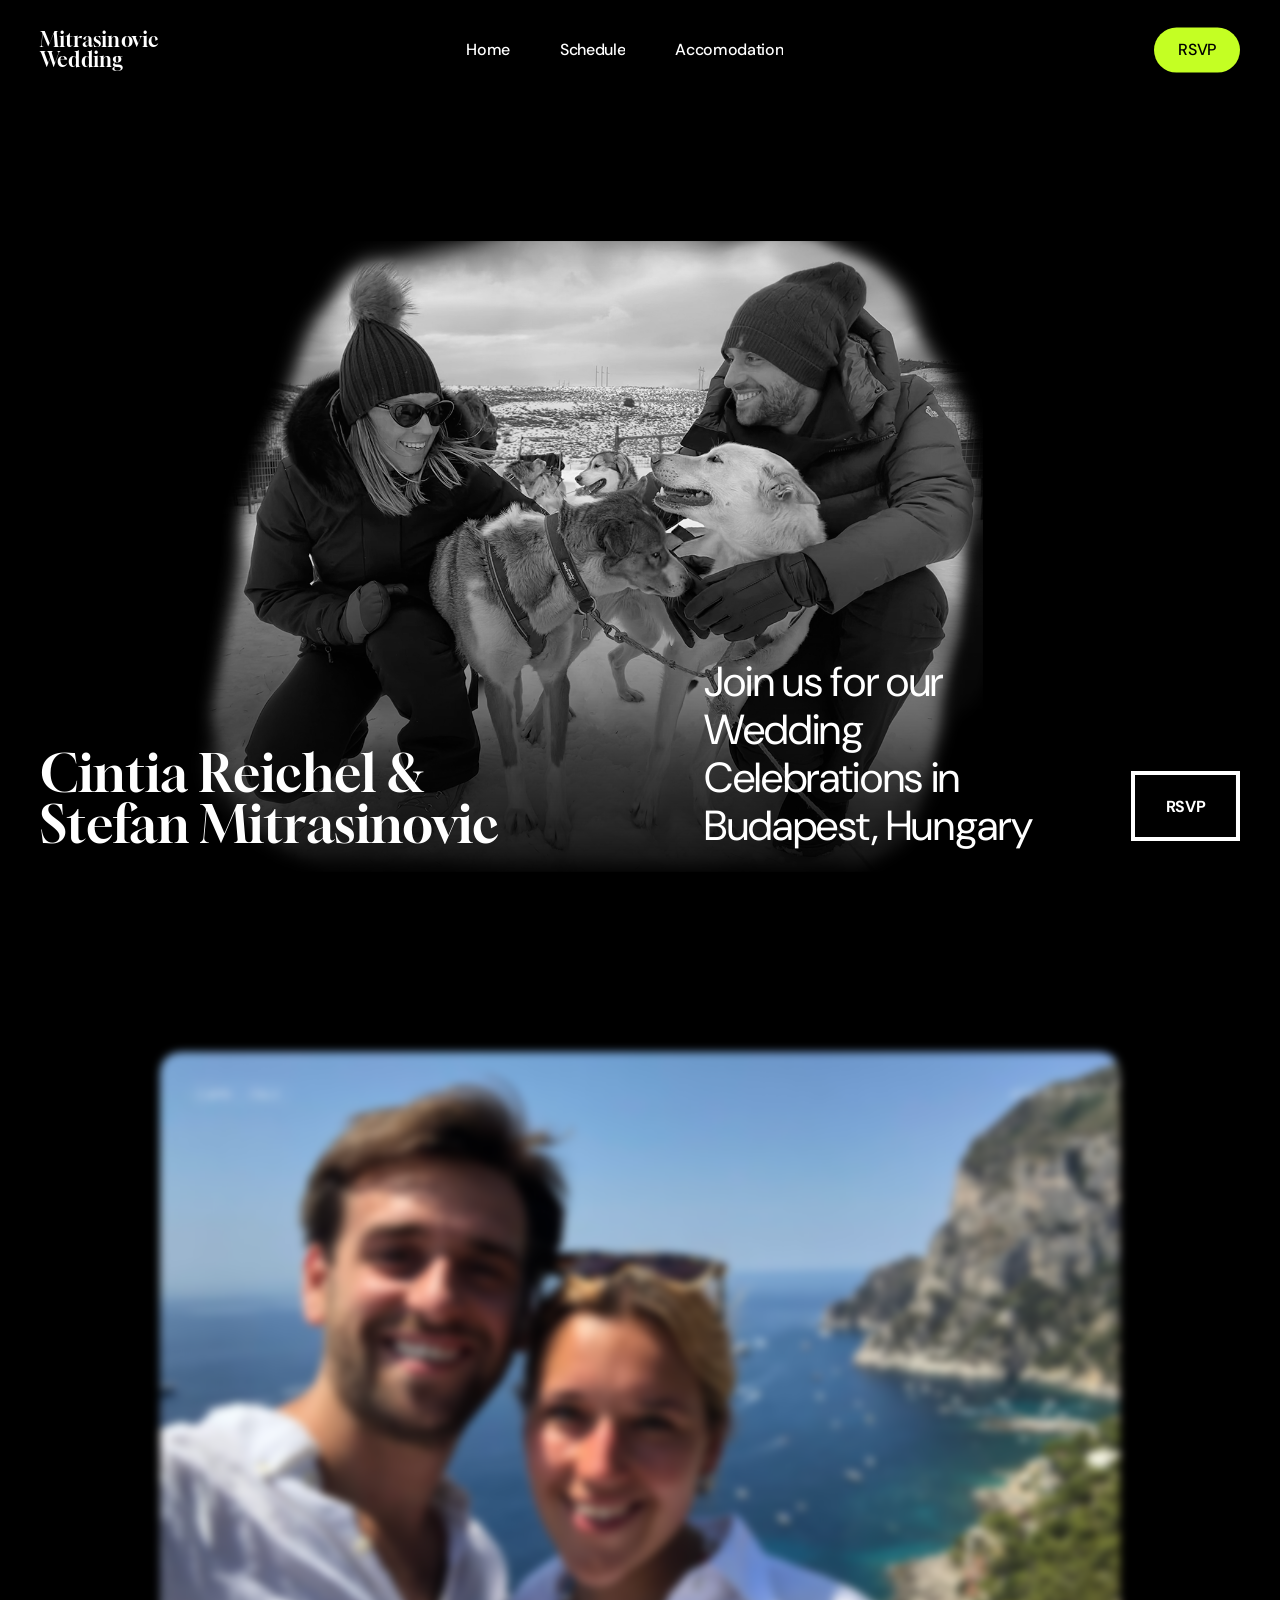
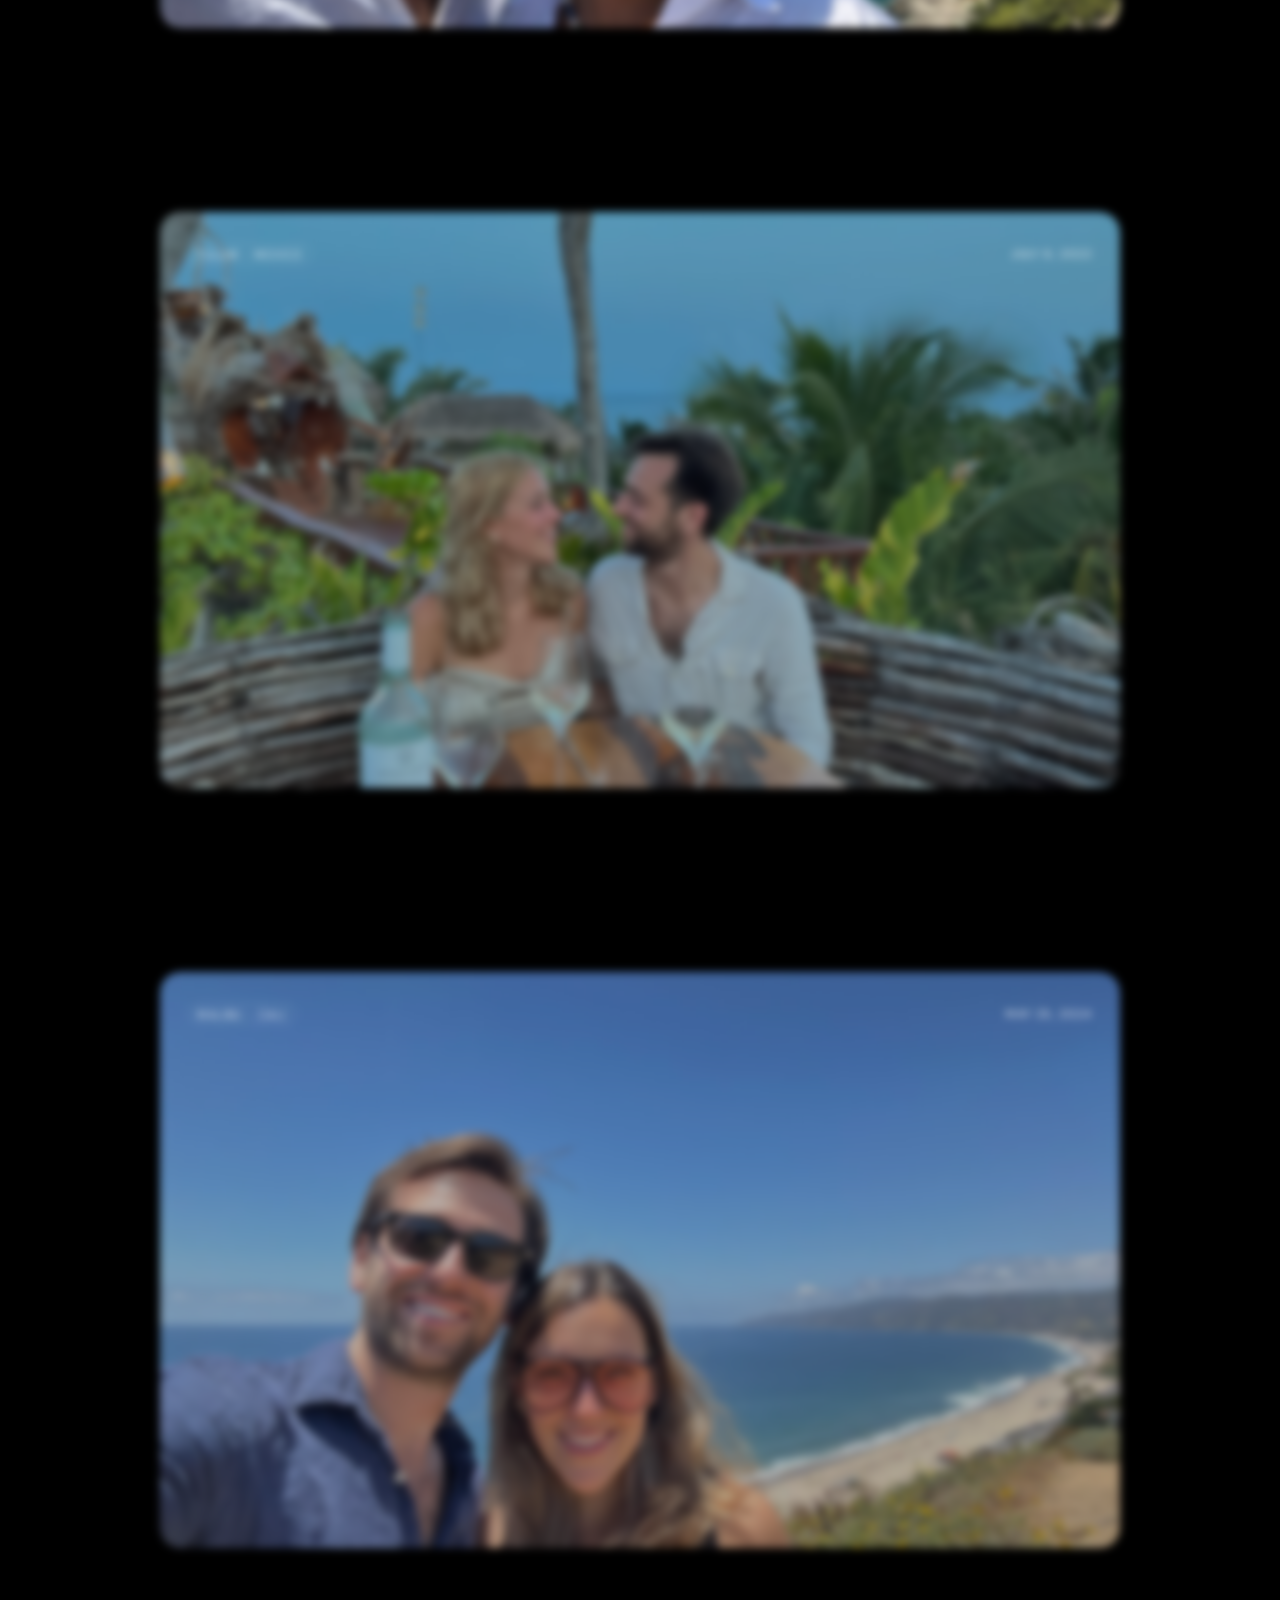
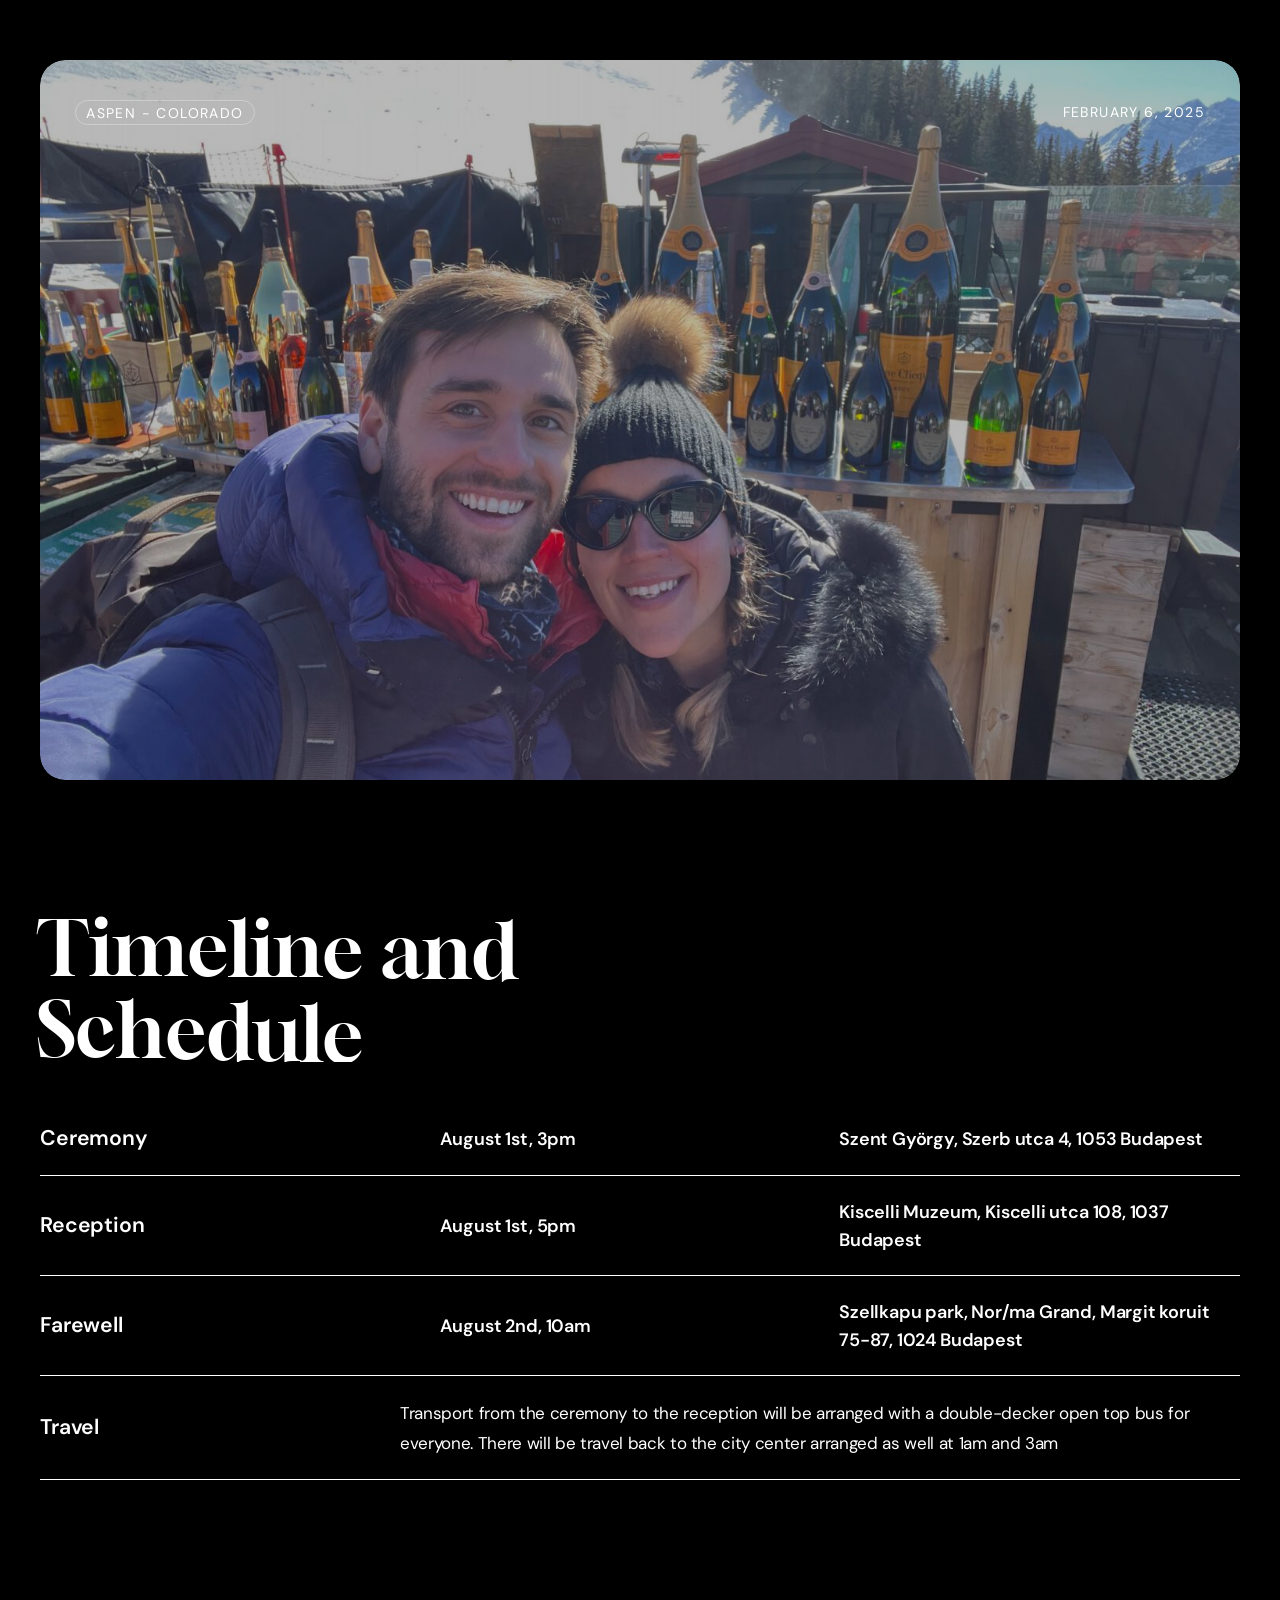
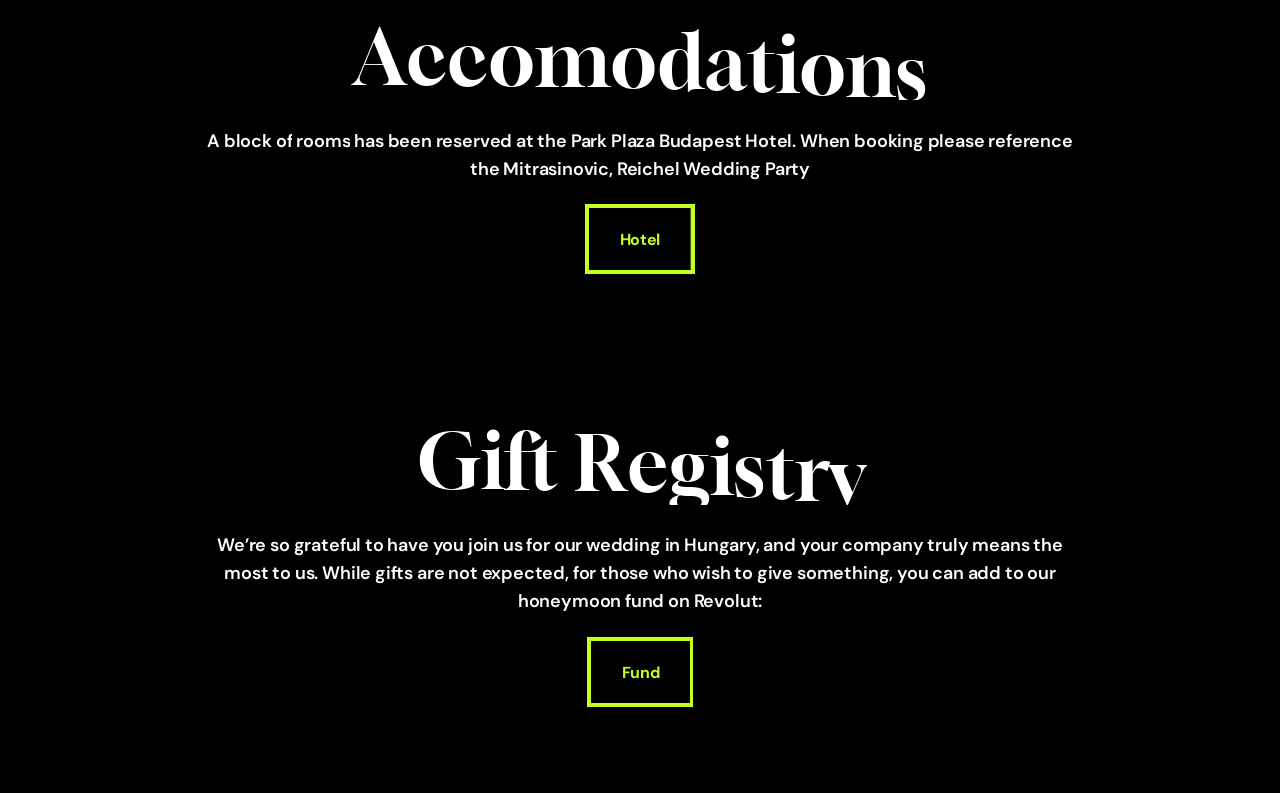
==== commit ed5946e8: "update video links" ====
--- a/index.html
+++ b/index.html
@@ -40,8 +40,8 @@
 <link rel="stylesheet" id="dynamic-css-css" href="/wp-content/themes/salient/css/salient-dynamic-styles.css?ver=40045" type="text/css" media="all">
 <style id="dynamic-css-inline-css" type="text/css">
 @keyframes header_nav_entrance_animation{0%{opacity:0.01;}100%{opacity:1;}}@keyframes header_nav_entrance_animation_2{0%{transform:translateY(-100%);}100%{transform:translateY(0);}}@media only screen and (min-width:691px){#header-outer{opacity:0.01;}.no-js #header-outer{opacity:1;}#header-outer.entrance-animation{animation:header_nav_entrance_animation 1.5s cubic-bezier(0.25,1,0.5,1) forwards;}#header-outer.entrance-animation #top,#header-outer.entrance-animation #header-secondary-outer{animation:header_nav_entrance_animation_2 1.5s cubic-bezier(0.25,1,0.5,1) forwards;}}.no-rgba #header-space{display:none;}@media only screen and (max-width:999px){body #header-space[data-header-mobile-fixed="1"]{display:none;}#header-outer[data-mobile-fixed="false"]{position:absolute;}}@media only screen and (max-width:999px){body:not(.nectar-no-flex-height) #header-space[data-secondary-header-display="full"]:not([data-header-mobile-fixed="false"]){display:block!important;margin-bottom:-50px;}#header-space[data-secondary-header-display="full"][data-header-mobile-fixed="false"]{display:none;}}@media only screen and (min-width:1000px){#header-space{display:none;}.nectar-slider-wrap.first-section,.parallax_slider_outer.first-section,.full-width-content.first-section,.parallax_slider_outer.first-section .swiper-slide .content,.nectar-slider-wrap.first-section .swiper-slide .content,#page-header-bg,.nder-page-header,#page-header-wrap,.full-width-section.first-section{margin-top:0!important;}body #page-header-bg,body #page-header-wrap{height:80px;}body #search-outer{z-index:100000;}}@media only screen and (min-width:1000px){#page-header-wrap.fullscreen-header,#page-header-wrap.fullscreen-header #page-header-bg,html:not(.nectar-box-roll-loaded) .nectar-box-roll > #page-header-bg.fullscreen-header,.nectar_fullscreen_zoom_recent_projects,#nectar_fullscreen_rows:not(.afterLoaded) > div{height:100vh;}.wpb_row.vc_row-o-full-height.top-level,.wpb_row.vc_row-o-full-height.top-level > .col.span_12{min-height:100vh;}#page-header-bg[data-alignment-v="middle"] .span_6 .inner-wrap,#page-header-bg[data-alignment-v="top"] .span_6 .inner-wrap,.blog-archive-header.color-bg .container{padding-top:75px;}#page-header-wrap.container #page-header-bg .span_6 .inner-wrap{padding-top:0;}.nectar-slider-wrap[data-fullscreen="true"]:not(.loaded),.nectar-slider-wrap[data-fullscreen="true"]:not(.loaded) .swiper-container{height:calc(100vh + 2px)!important;}.admin-bar .nectar-slider-wrap[data-fullscreen="true"]:not(.loaded),.admin-bar .nectar-slider-wrap[data-fullscreen="true"]:not(.loaded) .swiper-container{height:calc(100vh - 30px)!important;}}@media only screen and (max-width:999px){#page-header-bg[data-alignment-v="middle"]:not(.fullscreen-header) .span_6 .inner-wrap,#page-header-bg[data-alignment-v="top"] .span_6 .inner-wrap,.blog-archive-header.color-bg .container{padding-top:34px;}.vc_row.top-level.full-width-section:not(.full-width-ns) > .span_12,#page-header-bg[data-alignment-v="bottom"] .span_6 .inner-wrap{padding-top:24px;}}@media only screen and (max-width:690px){.vc_row.top-level.full-width-section:not(.full-width-ns) > .span_12{padding-top:34px;}.vc_row.top-level.full-width-content .nectar-recent-posts-single_featured .recent-post-container > .inner-wrap{padding-top:24px;}}@media only screen and (max-width:999px){.full-width-ns .nectar-slider-wrap .swiper-slide[data-y-pos="middle"] .content,.full-width-ns .nectar-slider-wrap .swiper-slide[data-y-pos="top"] .content{padding-top:30px;}}@media only screen and (max-width:999px){.using-mobile-browser #nectar_fullscreen_rows:not(.afterLoaded):not([data-mobile-disable="on"]) > div{height:calc(100vh - 76px);}.using-mobile-browser .wpb_row.vc_row-o-full-height.top-level,.using-mobile-browser .wpb_row.vc_row-o-full-height.top-level > .col.span_12,[data-permanent-transparent="1"].using-mobile-browser .wpb_row.vc_row-o-full-height.top-level,[data-permanent-transparent="1"].using-mobile-browser .wpb_row.vc_row-o-full-height.top-level > .col.span_12{min-height:calc(100vh - 76px);}html:not(.nectar-box-roll-loaded) .nectar-box-roll > #page-header-bg.fullscreen-header,.nectar_fullscreen_zoom_recent_projects,.nectar-slider-wrap[data-fullscreen="true"]:not(.loaded),.nectar-slider-wrap[data-fullscreen="true"]:not(.loaded) .swiper-container,#nectar_fullscreen_rows:not(.afterLoaded):not([data-mobile-disable="on"]) > div{height:calc(100vh - 1px);}.wpb_row.vc_row-o-full-height.top-level,.wpb_row.vc_row-o-full-height.top-level > .col.span_12{min-height:calc(100vh - 1px);}[data-bg-header="true"][data-permanent-transparent="1"] #page-header-wrap.fullscreen-header,[data-bg-header="true"][data-permanent-transparent="1"] #page-header-wrap.fullscreen-header #page-header-bg,html:not(.nectar-box-roll-loaded) [data-bg-header="true"][data-permanent-transparent="1"] .nectar-box-roll > #page-header-bg.fullscreen-header,[data-bg-header="true"][data-permanent-transparent="1"] .nectar_fullscreen_zoom_recent_projects,[data-permanent-transparent="1"] .nectar-slider-wrap[data-fullscreen="true"]:not(.loaded),[data-permanent-transparent="1"] .nectar-slider-wrap[data-fullscreen="true"]:not(.loaded) .swiper-container{height:100vh;}[data-permanent-transparent="1"] .wpb_row.vc_row-o-full-height.top-level,[data-permanent-transparent="1"] .wpb_row.vc_row-o-full-height.top-level > .col.span_12{min-height:100vh;}body[data-transparent-header="false"] #ajax-content-wrap.no-scroll{min-height:calc(100vh - 1px);height:calc(100vh - 1px);}}#nectar_fullscreen_rows{background-color:transparent;}#ajax-content-wrap .vc_row.left_padding_40px .row_col_wrap_12,.nectar-global-section .vc_row.left_padding_40px .row_col_wrap_12{padding-left:40px;}#ajax-content-wrap .vc_row.right_padding_40px .row_col_wrap_12,.nectar-global-section .vc_row.right_padding_40px .row_col_wrap_12{padding-right:40px;}body .container-wrap .wpb_row[data-column-margin="10px"]:not(.full-width-section):not(.full-width-content){margin-bottom:10px;}body .container-wrap .vc_row-fluid[data-column-margin="10px"] > .span_12,html body .vc_row-fluid[data-column-margin="10px"] > .span_12,body .container-wrap .vc_row-fluid[data-column-margin="10px"] .full-page-inner > .container > .span_12,body .container-wrap .vc_row-fluid[data-column-margin="10px"] .full-page-inner > .span_12{margin-left:-5px;margin-right:-5px;}body .container-wrap .vc_row-fluid[data-column-margin="10px"] .wpb_column:not(.child_column),body .container-wrap .inner_row[data-column-margin="10px"] .child_column,html body .vc_row-fluid[data-column-margin="10px"] .wpb_column:not(.child_column),html body .inner_row[data-column-margin="10px"] .child_column{padding-left:5px;padding-right:5px;}.container-wrap .vc_row-fluid[data-column-margin="10px"].full-width-content > .span_12,html body .vc_row-fluid[data-column-margin="10px"].full-width-content > .span_12,.container-wrap .vc_row-fluid[data-column-margin="10px"].full-width-content .full-page-inner > .span_12{margin-left:0;margin-right:0;padding-left:5px;padding-right:5px;}.single-portfolio #full_width_portfolio .vc_row-fluid[data-column-margin="10px"].full-width-content > .span_12{padding-right:5px;}@media only screen and (max-width:999px) and (min-width:691px){.vc_row-fluid[data-column-margin="10px"] > .span_12 > .one-fourths:not([class*="vc_col-xs-"]),.vc_row-fluid .vc_row-fluid.inner_row[data-column-margin="10px"] > .span_12 > .one-fourths:not([class*="vc_col-xs-"]){margin-bottom:10px;}}@media only screen and (max-width:999px){.vc_row-fluid[data-column-margin="10px"] .wpb_column:not([class*="vc_col-xs-"]):not(.child_column):not(:last-child),.inner_row[data-column-margin="10px"] .child_column:not([class*="vc_col-xs-"]):not(:last-child){margin-bottom:10px;}}#ajax-content-wrap .vc_row.inner_row.right_padding_40pct .row_col_wrap_12_inner,.nectar-global-section .vc_row.inner_row.right_padding_40pct .row_col_wrap_12_inner{padding-right:40%;}body .container-wrap .wpb_row[data-column-margin="none"]:not(.full-width-section):not(.full-width-content),html body .wpb_row[data-column-margin="none"]:not(.full-width-section):not(.full-width-content){margin-bottom:0;}body .container-wrap .vc_row-fluid[data-column-margin="none"] > .span_12,html body .vc_row-fluid[data-column-margin="none"] > .span_12,body .container-wrap .vc_row-fluid[data-column-margin="none"] .full-page-inner > .container > .span_12,body .container-wrap .vc_row-fluid[data-column-margin="none"] .full-page-inner > .span_12{margin-left:0;margin-right:0;}body .container-wrap .vc_row-fluid[data-column-margin="none"] .wpb_column:not(.child_column),body .container-wrap .inner_row[data-column-margin="none"] .child_column,html body .vc_row-fluid[data-column-margin="none"] .wpb_column:not(.child_column),html body .inner_row[data-column-margin="none"] .child_column{padding-left:0;padding-right:0;}@media only screen,print{.wpb_column.bottom_padding_desktop_40px > .vc_column-inner{padding-bottom:40px;}}@media only screen,print{.wpb_column.bottom_padding_desktop_40px > .n-sticky > .vc_column-inner{padding-bottom:40px;}}.wpb_column.el_spacing_20px > .vc_column-inner > .wpb_wrapper > div:not(:last-child),.wpb_column.el_spacing_20px > .n-sticky > .vc_column-inner > .wpb_wrapper > div:not(:last-child){margin-bottom:20px;}@media only screen,print{.wpb_column.right_padding_desktop_15pct > .vc_column-inner{padding-right:15%;}}@media only screen and (max-width:999px){body .wpb_column.right_padding_tablet_50pct > .vc_column-inner{padding-right:50%;}}@media only screen and (max-width:690px){html body .wpb_column.right_padding_phone_15pct > .vc_column-inner{padding-right:15%;}}@media only screen,print{.wpb_column.right_padding_desktop_15pct > .n-sticky > .vc_column-inner{padding-right:15%;}}@media only screen and (max-width:999px){body .wpb_column.right_padding_tablet_50pct > .n-sticky > .vc_column-inner{padding-right:50%;}}@media only screen and (max-width:690px){html body .wpb_column.right_padding_phone_15pct > .n-sticky > .vc_column-inner{padding-right:15%;}}@media only screen,print{.wpb_column.left_padding_desktop_15pct > .vc_column-inner{padding-left:15%;}}@media only screen and (max-width:999px){body .wpb_column.right_padding_tablet_30pct > .vc_column-inner{padding-right:30%;}body .wpb_column.left_padding_tablet_0px > .vc_column-inner{padding-left:0;}}@media only screen and (max-width:690px){html body .wpb_column.right_padding_phone_0px > .vc_column-inner{padding-right:0;}}@media only screen,print{.wpb_column.left_padding_desktop_15pct > .n-sticky > .vc_column-inner{padding-left:15%;}}@media only screen and (max-width:999px){body .wpb_column.right_padding_tablet_30pct > .n-sticky > .vc_column-inner{padding-right:30%;}body .wpb_column.left_padding_tablet_0px > .n-sticky > .vc_column-inner{padding-left:0;}}@media only screen and (max-width:690px){html body .wpb_column.right_padding_phone_0px > .n-sticky > .vc_column-inner{padding-right:0;}}@media only screen,print{.wpb_column.force-desktop-text-align-left,.wpb_column.force-desktop-text-align-left .col{text-align:left!important;}.wpb_column.force-desktop-text-align-right,.wpb_column.force-desktop-text-align-right .col{text-align:right!important;}.wpb_column.force-desktop-text-align-center,.wpb_column.force-desktop-text-align-center .col,.wpb_column.force-desktop-text-align-center .vc_custom_heading,.wpb_column.force-desktop-text-align-center .nectar-cta{text-align:center!important;}.wpb_column.force-desktop-text-align-center .img-with-aniamtion-wrap img{display:inline-block;}}.col.padding-14-percent > .vc_column-inner,.col.padding-14-percent > .n-sticky > .vc_column-inner{padding:calc(600px * 0.14);}@media only screen and (max-width:690px){.col.padding-14-percent > .vc_column-inner,.col.padding-14-percent > .n-sticky > .vc_column-inner{padding:calc(100vw * 0.14);}}@media only screen and (min-width:1000px){.col.padding-14-percent > .vc_column-inner,.col.padding-14-percent > .n-sticky > .vc_column-inner{padding:calc((100vw - 180px) * 0.14);}.column_container:not(.vc_col-sm-12) .col.padding-14-percent > .vc_column-inner{padding:calc((100vw - 180px) * 0.07);}}@media only screen and (min-width:1425px){.col.padding-14-percent > .vc_column-inner{padding:calc(1245px * 0.14);}.column_container:not(.vc_col-sm-12) .col.padding-14-percent > .vc_column-inner{padding:calc(1245px * 0.07);}}.full-width-content .col.padding-14-percent > .vc_column-inner{padding:calc(100vw * 0.14);}@media only screen and (max-width:999px){.full-width-content .col.padding-14-percent > .vc_column-inner{padding:calc(100vw * 0.14);}}@media only screen and (min-width:1000px){.full-width-content .column_container:not(.vc_col-sm-12) .col.padding-14-percent > .vc_column-inner{padding:calc(100vw * 0.07);}}#ajax-content-wrap .col[data-padding-pos="left-right"] > .vc_column-inner,#ajax-content-wrap .col[data-padding-pos="left-right"] > .n-sticky > .vc_column-inner{padding-top:0;padding-bottom:0}.nectar-post-grid[data-grid-item-height="80vh"] .nectar-post-grid-item{min-height:80vh;}.nectar-post-grid[data-border-radius="25px"][data-text-layout="all_bottom_left_shadow"] .nectar-post-grid-item:before,.nectar-post-grid-wrap:not([data-style="content_under_image"]) .nectar-post-grid[data-border-radius="25px"] .nectar-post-grid-item .inner,.nectar-post-grid[data-border-radius="25px"] .bg-overlay,.nectar-post-grid[data-border-radius="25px"][data-shadow-hover="yes"] .nectar-post-grid-item:after,.nectar-post-grid[data-border-radius="25px"] .nectar-post-grid-item-bg,.nectar-post-grid[data-border-radius="25px"] .nectar-post-grid-item-bg-wrap,[data-style="mouse_follow_image"] .nectar-post-grid[data-border-radius="25px"] .nectar-post-grid-item-bg-wrap-inner,.nectar-post-grid[data-border-radius="25px"][data-text-layout="all_bottom_left_shadow"] .nectar-post-grid-item div.inner:before{border-radius:25px;}.nectar-post-grid[data-border-radius="25px"] .nectar-post-grid-item-bg,.nectar-post-grid[data-border-radius="25px"] .nectar-post-grid-item-bg-wrap{overflow:hidden;}.nectar-post-grid[data-border-radius="25px"] .nectar-post-grid-item-bg-wrap{transform:translateZ(0);}.nectar-post-grid .meta-category .style-see-through-button{padding:.4em .8em;line-height:1!important;position:relative;}#ajax-content-wrap .nectar-post-grid .meta-category .style-see-through-button:before{border-radius:var(--nectar-border-radius);border:1px solid;height:100%;width:100%;position:absolute;left:0;top:0;bottom:auto;content:" ";display:block;background-color:transparent;opacity:0.3;transform:none;transition:opacity 0.25s ease;box-sizing:border-box;}#ajax-content-wrap .nectar-post-grid .meta-category .style-see-through-button:hover:before{opacity:1;}@media only screen and (max-width:690px){.vc_col-xs-4 .nectar-post-grid .nectar-post-grid-item .meta-excerpt,.vc_col-xs-6 .nectar-post-grid .nectar-post-grid-item .meta-excerpt{font-size:12px;}.nectar-post-grid .nectar-post-grid-item .content .post-heading,.nectar-post-grid-wrap:not([data-style=content_overlaid]) .nectar-post-grid-item .content .meta-excerpt{max-width:100%;}}.nectar-post-grid-wrap.additional-meta-size-small .nectar-post-grid-item__meta-wrap{font-size:.8em;}#ajax-content-wrap .nectar-post-grid[data-columns="1"] > .nectar-post-grid-item:nth-child(1){margin-top:0;}#ajax-content-wrap .nectar-post-grid[data-columns="1"] > .nectar-post-grid-item:last-child{margin-bottom:0;}.wpb_row.full-width-content .vc_col-sm-12 .nectar-post-grid[data-grid-spacing="40px"]{margin:40px;}@media only screen and (min-width:1000px){body[data-body-border="1"] .wpb_row.full-width-content .vc_col-sm-12 .nectar-post-grid[data-grid-spacing="40px"]{margin:40px -39px;}}.nectar-post-grid[data-grid-spacing="40px"]{margin-left:-40px;margin-right:-40px;}.nectar-post-grid[data-grid-spacing="40px"] .nectar-post-grid-item{margin:40px;}@media only screen and (max-width:690px){.nectar-post-grid[data-grid-spacing="40px"] .nectar-post-grid-item,.wpb_row.full-width-content .vc_col-sm-12 .nectar-post-grid[data-grid-spacing="40px"]{margin:20px;}}.nectar-post-grid[data-columns="4"][data-grid-spacing="40px"] .nectar-post-grid-item{width:calc(25% - 80px);}.nectar-post-grid[data-columns="3"][data-grid-spacing="40px"] .nectar-post-grid-item{width:calc(33.32% - 80px);}.nectar-post-grid[data-columns="2"][data-grid-spacing="40px"] .nectar-post-grid-item{width:calc(50% - 80px);}.nectar-post-grid-wrap[data-style="content_under_image"] .nectar-post-grid:not([data-card="yes"]) .nectar-post-grid-item .content{padding-bottom:0;}@media only screen and (max-width:999px) and (min-width:691px){body .nectar-post-grid[data-columns][data-grid-spacing="40px"]:not([data-columns="1"]):not([data-masonry="yes"]) .nectar-post-grid-item{width:calc(50% - 80px);}}html body,html body.compensate-for-scrollbar{overflow:visible;touch-action:pan-y;}.nectar-post-grid.layout-stacked[data-stack-animation-effect="blurred_scale"]{transform-origin:top;}.nectar-post-grid.layout-stacked[data-grid-spacing="40px"]{margin:0!important;grid-row-gap:40px;}.nectar-post-grid.layout-stacked .nectar-post-grid-item .content .post-heading{max-width:90%;}.layout-stacked[data-grid-spacing="40px"] .nectar-post-grid-item{position:sticky;top:calc(40px);}.layout-stacked[data-grid-spacing="40px"] .nectar-post-grid-item:not(:last-child){will-change:transform;}.layout-stacked[data-grid-spacing="40px"] .nectar-post-grid-item{margin:0;}#ajax-content-wrap .wpb_row.full-width-content .nectar-post-grid.layout-stacked{margin-top:0;margin-bottom:0;}#ajax-content-wrap .layout-stacked[data-text-layout="all_middle"] .item-main,#ajax-content-wrap .layout-stacked[data-text-layout="corners"] .item-main{height:100%;justify-content:flex-end;display:flex;flex-direction:column;}@media only screen and (max-width:690px){.layout-stacked[data-text-layout="all_middle"] .content{padding:20px;}}#ajax-content-wrap .layout-stacked[data-text-layout="corners"] .item-main .post-heading{flex:1;display:flex;flex-direction:column;justify-content:flex-end;order:2;}#ajax-content-wrap .layout-stacked[data-text-layout="all_middle"] .item-main .post-heading{flex:1;display:flex;flex-direction:column;justify-content:center;order:2;}#ajax-content-wrap .layout-stacked[data-text-layout="all_middle"] .nectar-post-grid-item__meta-wrap{justify-content:space-between;width:100%;order:1;}.nectar-post-grid.layout-stacked .nectar-post-grid-item__meta-wrap > span:not(:nth-child(1)):before{display:none;}.nectar-post-grid.layout-stacked .nectar-post-grid-item__excerpt-wrap{order:3;}.nectar-post-grid.layout-stacked .nectar-post-grid-item__excerpt-wrap .meta-excerpt,.nectar-post-grid.layout-stacked[data-text-layout="all_middle"] .nectar-post-grid-item__meta-wrap{margin-top:0;}.nectar-post-grid.layout-stacked .nectar-post-grid-item__meta-wrap .meta-category:has(.style-button){transform:translateZ(0px);}body .layout-stacked[data-grid-spacing="40px"][data-stack-animation-effect="blurred_scale"] .nectar-post-grid-item:not(:last-child){will-change:transform,filter;}.layout-stacked[data-post-item-bg-color="#141414"] .nectar-post-grid-item .inner{background-color:#141414;}@media only screen and (min-width:1000px){.nectar-post-grid.custom_font_size_12vw .post-heading{font-size:12vw;}}@media only screen and (min-width:1000px){body #ajax-content-wrap .custom_font_size_12vw.font_size_max_220px.nectar-post-grid .nectar-post-grid-item .post-heading,body .custom_font_size_12vw.font_size_max_220px.nectar-post-grid .nectar-post-grid-item .post-heading{font-size:min(220px,12vw);}}@media only screen and (min-width:1000px){body #ajax-content-wrap .custom_font_size_12vw.font_size_max_220px.nectar-post-grid .nectar-post-grid-item .post-heading,body .custom_font_size_12vw.font_size_max_220px.nectar-post-grid .nectar-post-grid-item .post-heading,body #header-outer .custom_font_size_12vw.font_size_max_220px.nectar-post-grid .nectar-post-grid-item .post-heading{font-size:min(220px,12vw);}}@media only screen and (max-width:999px){body #ajax-content-wrap .font_size_tablet_12vw.font_size_max_220px.nectar-post-grid .nectar-post-grid-item .post-heading,body .font_size_tablet_12vw.font_size_max_220px.nectar-post-grid .nectar-post-grid-item .post-heading{font-size:min(220px,12vw);}}@media only screen and (max-width:999px){body #ajax-content-wrap .container-wrap .font_size_tablet_12vw.font_size_max_220px.nectar-post-grid .nectar-post-grid-item .post-heading,body .container-wrap .font_size_tablet_12vw.font_size_max_220px.nectar-post-grid .nectar-post-grid-item .post-heading,body #header-outer .font_size_tablet_12vw.font_size_max_220px.nectar-post-grid .nectar-post-grid-item .post-heading{font-size:min(220px,12vw);}}.nectar-post-grid-item .bg-overlay[data-opacity="0.3"]{opacity:0.3;}.nectar-post-grid-item:hover .bg-overlay[data-hover-opacity="0.3"]{opacity:0.3;}.nectar-post-grid.text-opacity-hover-1 .nectar-post-grid-item:hover .content{opacity:1;}.spacing-40px .load-more-wrap{margin-top:0;}@media only screen and (min-width:1000px){.spacing-40px .nectar-post-grid-filters{padding-bottom:0;padding-top:40px;}.full-width-content .span_12 .spacing-40px .nectar-post-grid-filters{padding-top:80px;}}@media only screen and (max-width:999px){.spacing-40px .nectar-post-grid-filters{padding-bottom:0;}}.nectar-split-heading .heading-line{display:block;overflow:hidden;position:relative}.nectar-split-heading .heading-line >div{display:block;transform:translateY(200%);-webkit-transform:translateY(200%)}.nectar-split-heading h1{margin-bottom:0}@media only screen and (min-width:1000px){.nectar-split-heading[data-custom-font-size="true"] h1,.nectar-split-heading[data-custom-font-size="true"] h2,.row .nectar-split-heading[data-custom-font-size="true"] h3,.row .nectar-split-heading[data-custom-font-size="true"] h4,.row .nectar-split-heading[data-custom-font-size="true"] h5,.row .nectar-split-heading[data-custom-font-size="true"] h6,.row .nectar-split-heading[data-custom-font-size="true"] i{font-size:inherit;line-height:inherit;}}.nectar-split-heading.font_line_height_1px{line-height:1!important;}.nectar-split-heading.font_line_height_1px *{line-height:1!important;}@media only screen,print{body #ajax-content-wrap .font_size_4vw.font_size_max_108px.nectar-split-heading,body .font_size_4vw.font_size_max_108px.nectar-split-heading{font-size:min(108px,4vw)!important;}}@media only screen,print{body #ajax-content-wrap .font_size_4vw.font_size_max_108px.nectar-split-heading,body .font_size_4vw.font_size_max_108px.nectar-split-heading,body #header-outer .font_size_4vw.font_size_max_108px.nectar-split-heading{font-size:min(108px,4vw)!important;}}@media only screen and (max-width:999px){body #ajax-content-wrap .font_size_tablet_7vw.font_size_max_108px.nectar-split-heading,body .font_size_tablet_7vw.font_size_max_108px.nectar-split-heading{font-size:min(108px,7vw)!important;}}@media only screen and (max-width:999px){body #ajax-content-wrap .container-wrap .font_size_tablet_7vw.font_size_max_108px.nectar-split-heading,body .container-wrap .font_size_tablet_7vw.font_size_max_108px.nectar-split-heading,body #header-outer .font_size_tablet_7vw.font_size_max_108px.nectar-split-heading{font-size:min(108px,7vw)!important;}}@media only screen and (max-width:690px){html body #ajax-content-wrap .font_size_phone_12vw.font_size_max_108px.nectar-split-heading,html body .font_size_phone_12vw.font_size_max_108px.nectar-split-heading{font-size:min(108px,12vw)!important;}}@media only screen and (max-width:690px){html body #ajax-content-wrap .container-wrap .font_size_phone_12vw.font_size_max_108px.nectar-split-heading,html body .container-wrap .font_size_phone_12vw.font_size_max_108px.nectar-split-heading,html body #header-outer .font_size_phone_12vw.font_size_max_108px.nectar-split-heading{font-size:min(108px,12vw)!important;}}#ajax-content-wrap .font_line_height_1px.nectar-split-heading,body .font_line_height_1px.nectar-split-heading{line-height:1;}.centered-text .nectar-split-heading[data-animation-type="line-reveal-by-space"] h1,.centered-text .nectar-split-heading[data-animation-type="line-reveal-by-space"] h2,.centered-text .nectar-split-heading[data-animation-type="line-reveal-by-space"] h3,.centered-text .nectar-split-heading[data-animation-type="line-reveal-by-space"] h4{margin:0 auto;}.nectar-split-heading[data-animation-type="line-reveal-by-space"]:not(.markup-generated){opacity:0;}.nectar-split-heading[data-animation-type="line-reveal-by-space"]:not(.markup-generated).animated-in{opacity:1;}@media only screen and (max-width:999px){.nectar-split-heading[data-m-rm-animation="true"]{opacity:1!important;}}.nectar-split-heading[data-animation-type="line-reveal-by-space"] > * > span{position:relative;display:inline-block;overflow:hidden;}.nectar-split-heading[data-animation-type="line-reveal-by-space"] span{vertical-align:bottom;}.nectar-split-heading[data-animation-type="line-reveal-by-space"] span{line-height:1.2;}@media only screen and (min-width:1000px){.nectar-split-heading[data-animation-type="line-reveal-by-space"]:not(.markup-generated) > *{line-height:1.2;}}@media only screen and (max-width:999px){.nectar-split-heading[data-animation-type="line-reveal-by-space"]:not([data-m-rm-animation="true"]):not(.markup-generated) > *{line-height:1.2;}}.nectar-split-heading[data-animation-type="line-reveal-by-space"][data-stagger="true"]:not([data-text-effect*="letter-reveal"]) span .inner{transition:transform 1.2s cubic-bezier(0.25,1,0.5,1),opacity 1.2s cubic-bezier(0.25,1,0.5,1);}.nectar-split-heading[data-animation-type="line-reveal-by-space"] span .inner{position:relative;display:inline-block;-webkit-transform:translateY(1.3em);transform:translateY(1.3em);}.nectar-split-heading[data-animation-type="line-reveal-by-space"] span .inner.animated{-webkit-transform:none;transform:none;opacity:1;}.nectar-split-heading[data-animation-type="line-reveal-by-space"][data-text-effect="letter-reveal-bottom"] > * > span{padding:0 .05em;margin:0 -0.05em;}.nectar-split-heading[data-animation-type="line-reveal-by-space"][data-align="left"]{display:flex;justify-content:flex-start;}.nectar-split-heading[data-animation-type="line-reveal-by-space"][data-align="center"]{display:flex;justify-content:center;}.nectar-split-heading[data-animation-type="line-reveal-by-space"][data-align="right"]{display:flex;justify-content:flex-end;}@media only screen and (max-width:999px){.nectar-split-heading[data-animation-type="line-reveal-by-space"][data-m-align="left"]{display:flex;justify-content:flex-start;}.nectar-split-heading[data-animation-type="line-reveal-by-space"][data-m-align="center"]{display:flex;justify-content:center;}.nectar-split-heading[data-animation-type="line-reveal-by-space"][data-m-align="right"]{display:flex;justify-content:flex-end;}}@media only screen,print{body #ajax-content-wrap .font_size_6vw.font_size_max_108px.nectar-split-heading,body .font_size_6vw.font_size_max_108px.nectar-split-heading{font-size:min(108px,6vw)!important;}}@media only screen,print{body #ajax-content-wrap .font_size_6vw.font_size_max_108px.nectar-split-heading,body .font_size_6vw.font_size_max_108px.nectar-split-heading,body #header-outer .font_size_6vw.font_size_max_108px.nectar-split-heading{font-size:min(108px,6vw)!important;}}@media only screen and (max-width:999px){body #ajax-content-wrap .font_size_tablet_7vw.font_size_max_108px.nectar-split-heading,body .font_size_tablet_7vw.font_size_max_108px.nectar-split-heading{font-size:min(108px,7vw)!important;}}@media only screen and (max-width:999px){body #ajax-content-wrap .container-wrap .font_size_tablet_7vw.font_size_max_108px.nectar-split-heading,body .container-wrap .font_size_tablet_7vw.font_size_max_108px.nectar-split-heading,body #header-outer .font_size_tablet_7vw.font_size_max_108px.nectar-split-heading{font-size:min(108px,7vw)!important;}}#ajax-content-wrap .font_line_height_1px.nectar-split-heading,body .font_line_height_1px.nectar-split-heading{line-height:1;}@media only screen,print{body #ajax-content-wrap .font_size_6vw.font_size_max_108px.nectar-split-heading,body .font_size_6vw.font_size_max_108px.nectar-split-heading{font-size:min(108px,6vw)!important;}}@media only screen,print{body #ajax-content-wrap .font_size_6vw.font_size_max_108px.nectar-split-heading,body .font_size_6vw.font_size_max_108px.nectar-split-heading,body #header-outer .font_size_6vw.font_size_max_108px.nectar-split-heading{font-size:min(108px,6vw)!important;}}@media only screen and (max-width:999px){body #ajax-content-wrap .font_size_tablet_7vw.font_size_max_108px.nectar-split-heading,body .font_size_tablet_7vw.font_size_max_108px.nectar-split-heading{font-size:min(108px,7vw)!important;}}@media only screen and (max-width:999px){body #ajax-content-wrap .container-wrap .font_size_tablet_7vw.font_size_max_108px.nectar-split-heading,body .container-wrap .font_size_tablet_7vw.font_size_max_108px.nectar-split-heading,body #header-outer .font_size_tablet_7vw.font_size_max_108px.nectar-split-heading{font-size:min(108px,7vw)!important;}}.nectar-3d-transparent-button{font-weight:700;font-size:12px;line-height:20px;visibility:hidden}.nectar-3d-transparent-button{display:inline-block}.nectar-3d-transparent-button a{display:block}.nectar-3d-transparent-button .hidden-text{height:1em;line-height:1.5;overflow:hidden}.nectar-3d-transparent-button .hidden-text{display:block;height:0;position:absolute}body .nectar-3d-transparent-button{position:relative;margin-bottom:0}.nectar-3d-transparent-button .inner-wrap{-webkit-perspective:2000px;perspective:2000px;position:absolute;top:0;right:0;bottom:0;left:0;width:100%;height:100%;display:block}.nectar-3d-transparent-button .front-3d{position:absolute;top:0;right:0;bottom:0;left:0;width:100%;height:100%;display:block}.nectar-3d-transparent-button .back-3d{position:relative;top:0;right:0;bottom:0;left:0;width:100%;height:100%;display:block}.nectar-3d-transparent-button .back-3d{-webkit-transform-origin:50% 50% -2.3em;transform-origin:50% 50% -2.3em}.nectar-3d-transparent-button .front-3d{-webkit-transform-origin:50% 50% -2.3em;transform-origin:50% 50% -2.3em;-webkit-transform:rotateX(-90deg);transform:rotateX(-90deg)}.nectar-3d-transparent-button:hover .front-3d{-webkit-transform:rotateX(0deg);transform:rotateX(0deg)}.nectar-3d-transparent-button:hover .back-3d{-webkit-transform:rotateX(90deg);transform:rotateX(90deg)}.nectar-3d-transparent-button .back-3d,.nectar-3d-transparent-button .front-3d{transition:-webkit-transform .25s cubic-bezier(.2,.65,.4,1);transition:transform .25s cubic-bezier(.2,.65,.4,1);transition:transform .25s cubic-bezier(.2,.65,.4,1),-webkit-transform .25s cubic-bezier(.2,.65,.4,1)}.nectar-3d-transparent-button .back-3d,.nectar-3d-transparent-button .front-3d{-webkit-backface-visibility:hidden;backface-visibility:hidden}.nectar-3d-transparent-button .back-3d svg,.nectar-3d-transparent-button .front-3d svg{display:block}#ajax-content-wrap .border_color_ffffff.nectar-hor-list-item{border:none;transition:opacity 1.1s cubic-bezier(0.65,0,0.25,1);}#ajax-content-wrap .border_color_ffffff.nectar-hor-list-item:after{position:absolute;z-index:10;bottom:0;left:0;width:100%;height:1px;content:"";display:block;transform:scaleX(0);transform-origin:left;transition:transform 1.1s cubic-bezier(0.65,0,0.25,1);}#ajax-content-wrap .border_color_ffffff.nectar-hor-list-item.animated-in:after{transform:scaleX(1);}#ajax-content-wrap .border_color_ffffff.nectar-hor-list-item:after{background-color:#ffffff;}#ajax-content-wrap .nectar-responsive-text *,body .nectar-responsive-text *{margin-bottom:0;color:inherit;}#ajax-content-wrap .nectar-responsive-text[class*="font_size"] *,body .nectar-responsive-text[class*="font_size"] *{font-size:inherit;line-height:inherit;}.nectar-responsive-text.nectar-link-underline-effect a{text-decoration:none;}.nectar-responsive-text[data-inherit-heading-family] > *{font-family:inherit;font-weight:inherit;font-size:inherit;line-height:inherit;text-transform:inherit;letter-spacing:inherit;}@media only screen,print{body #ajax-content-wrap .font_size_desktop_4vw.font_size_min_16px.font_size_max_42px.nectar-responsive-text,body .font_size_desktop_4vw.font_size_min_16px.font_size_max_42px.nectar-responsive-text{font-size:min(42px,max(16px,4vw));}}@media only screen,print{body #ajax-content-wrap .font_size_desktop_4vw.font_size_min_16px.font_size_max_42px.nectar-responsive-text,body .font_size_desktop_4vw.font_size_min_16px.font_size_max_42px.nectar-responsive-text,body #header-outer .font_size_desktop_4vw.font_size_min_16px.font_size_max_42px.nectar-responsive-text{font-size:min(42px,max(16px,4vw));}}#ajax-content-wrap .font_line_height_48px.nectar-responsive-text,body .font_line_height_48px.nectar-responsive-text{line-height:48px;}@media only screen and (max-width:999px){.mobile-disable-bg-image-animation .row-bg-wrap .inner-wrap,.mobile-disable-bg-image-animation .nectar-video-wrap .nectar-video-inner,.mobile-disable-bg-image-animation .row-bg{animation:none!important;}.mobile-disable-bg-image-animation .row-bg-wrap .row-bg{opacity:1!important;}.mobile-disable-bg-image-animation .row-bg-wrap .inner-wrap{transform:none!important;opacity:1!important;}.mobile-disable-bg-image-animation .row-bg-layer{clip-path:none!important;}}@media only screen and (max-width:999px){#ajax-content-wrap .nectar-hor-list-item.multiple-columns[data-columns="2"]{display:flex;flex-wrap:wrap;--list-gap:30px;grid-row-gap:5px;grid-column-gap:var(--list-gap);}#ajax-content-wrap .nectar-hor-list-item.multiple-columns[data-columns="2"] .nectar-list-item{width:calc(50% - var(--list-gap))!important;padding-bottom:0;}}@media only screen and (max-width:999px){.vc_row.top_padding_tablet_40px{padding-top:40px!important;}}@media only screen and (max-width:999px){#ajax-content-wrap .vc_row.right_padding_tablet_6pct .row_col_wrap_12{padding-right:6%!important;}}@media only screen and (max-width:999px){#ajax-content-wrap .vc_row.left_padding_tablet_6pct .row_col_wrap_12{padding-left:6%!important;}}@media only screen and (max-width:999px){.vc_row.top_padding_tablet_14pct{padding-top:14%!important;}}@media only screen and (max-width:999px){#ajax-content-wrap .nectar-hor-list-item.multiple-columns[data-columns="3"]{display:flex;flex-wrap:wrap;--list-gap:30px;grid-row-gap:5px;grid-column-gap:var(--list-gap);}#ajax-content-wrap .nectar-hor-list-item.multiple-columns[data-columns="3"] .nectar-list-item{width:calc(50% - var(--list-gap))!important;padding-bottom:0;}}@media only screen and (max-width:999px){body .nectar-split-heading.font_size_tablet_7vw{line-height:7.7vw;}body .nectar-split-heading.font_size_tablet_7vw *{line-height:inherit;}}@media only screen and (max-width:999px){body .vc_row-fluid:not(.full-width-content) > .span_12 .vc_col-sm-2:not(:last-child):not([class*="vc_col-xs-"]){margin-bottom:25px;}}@media only screen and (min-width :691px) and (max-width :999px){body .vc_col-sm-2{width:31.2%;margin-left:3.1%;}body .full-width-content .vc_col-sm-2{width:33.3%;margin-left:0;}.vc_row-fluid .vc_col-sm-2[class*="vc_col-sm-"]:first-child:not([class*="offset"]),.vc_row-fluid .vc_col-sm-2[class*="vc_col-sm-"]:nth-child(3n+4):not([class*="offset"]){margin-left:0;}}@media only screen and (max-width :690px){body .vc_row-fluid .vc_col-sm-2:not([class*="vc_col-xs"]),body .vc_row-fluid.full-width-content .vc_col-sm-2:not([class*="vc_col-xs"]){width:50%;}.vc_row-fluid .vc_col-sm-2[class*="vc_col-sm-"]:first-child:not([class*="offset"]),.vc_row-fluid .vc_col-sm-2[class*="vc_col-sm-"]:nth-child(2n+3):not([class*="offset"]){margin-left:0;}}@media only screen and (max-width:999px){.nectar-split-heading.font_size_tablet_7vw *{font-size:inherit!important;}}@media only screen and (max-width:690px){body #ajax-content-wrap .vc_row.inner_row.right_padding_phone_0px .row_col_wrap_12_inner{padding-right:0!important;}}@media only screen and (max-width:690px){.nectar-split-heading.font_size_phone_12vw *{font-size:inherit!important;}}.screen-reader-text,.nectar-skip-to-content:not(:focus){border:0;clip:rect(1px,1px,1px,1px);clip-path:inset(50%);height:1px;margin:-1px;overflow:hidden;padding:0;position:absolute!important;width:1px;word-wrap:normal!important;}.row .col img:not([srcset]){width:auto;}.row .col img.img-with-animation.nectar-lazy:not([srcset]){width:100%;}
-.nectar-global-section.nectar_hook_global_section_footer {
-    display: none;
+.nectar-global-section.nectar_hook_global_section_footer {
+    display: none;
 }
 </style>
 <link rel="stylesheet" id="redux-google-fonts-salient_redux-css" href="http://fonts.googleapis.com/css?family=Gloock%3A400%7CDM+Sans%3A400%2C600%7CSource+Serif+Pro%3A400&amp;display=swap&amp;ver=6.8.2" type="text/css" media="all">
@@ -52,9 +52,9 @@
 <link rel="alternate" title="oEmbed (JSON)" type="application/json+oembed" href="/wp-json/oembed/1.0/embed?url=%2F">
 <link rel="alternate" title="oEmbed (XML)" type="text/xml+oembed" href="/wp-json/oembed/1.0/embed?url=%2F&amp;format=xml">
 <script type="text/javascript"> var root = document.getElementsByTagName( "html" )[0]; root.setAttribute( "class", "js" ); </script><meta name="generator" content="Powered by WPBakery Page Builder - drag and drop page builder for WordPress.">
-<style data-type="vc_custom-css">.no-click {
-    pointer-events: none;
-    cursor: default;
+<style data-type="vc_custom-css">.no-click {
+    pointer-events: none;
+    cursor: default;
 }</style><noscript><style> .wpb_animate_when_almost_visible { opacity: 1; }</style></noscript></head><body class="home wp-singular page-template-default page page-id-17 wp-theme-salient material wpb-js-composer js-comp-ver-8.4.1 vc_responsive" data-footer-reveal="false" data-footer-reveal-shadow="none" data-header-format="centered-menu" data-body-border="off" data-boxed-style="" data-header-breakpoint="1000" data-dropdown-style="minimal" data-cae="easeOutCubic" data-cad="1300" data-megamenu-width="contained" data-aie="none" data-ls="fancybox" data-apte="standard" data-hhun="1" data-fancy-form-rcs="default" data-form-style="default" data-form-submit="regular" data-is="minimal" data-button-style="rounded_shadow" data-user-account-button="false" data-flex-cols="true" data-col-gap="default" data-header-inherit-rc="false" data-header-search="false" data-animated-anchors="true" data-ajax-transitions="false" data-full-width-header="false" data-slide-out-widget-area="true" data-slide-out-widget-area-style="slide-out-from-right-hover" data-user-set-ocm="off" data-loading-animation="none" data-bg-header="true" data-responsive="1" data-ext-responsive="true" data-ext-padding="40" data-header-resize="0" data-header-color="custom" data-cart="false" data-remove-m-parallax="" data-remove-m-video-bgs="" data-m-animate="1" data-force-header-trans-color="light" data-smooth-scrolling="0" data-permanent-transparent="1">
 	
 	<script type="text/javascript">
@@ -210,13 +210,13 @@
 		<div class="vc_column-inner">
 			<div class="wpb_wrapper">
 				<div class="nectar-post-grid-wrap no-click text-color-light additional-meta-size-small spacing-40px" data-el-settings='{"post_type":"portfolio","pagination":"none","image_size":"full","parallax_scrolling":"","aspect_ratio_image_size":"","category_position":"default","category_display":"parent_only","display_categories":"yes","display_excerpt":"yes","excerpt_length":"20","display_date":"yes","display_estimated_reading_time":"0","display_author":"0","author_functionality":"default","author_position":"default","color_overlay":"#141414","color_overlay_opacity":"0.3","color_overlay_hover_opacity":"0.3","card_bg_color":"","grid_style":"content_overlaid","hover_effect":"none","post_title_overlay":"","heading_tag":"h2","heading_tag_render":"default","enable_gallery_lightbox":"0","category_style":"see-through-button","overlay_secondary_project_image":"","vertical_list_hover_effect":"none","vertical_list_read_more":"","read_more_button":"0","animation":"none","custom_fields":"%5B%5D","custom_fields_location":"before_post_meta","display_type":"stack","text_content_layout":"all_middle"}' data-style="content_overlaid" data-query='{"post_type":"portfolio","posts_per_page":"5","order":"ASC","orderby":"date","offset":"0","cpt_name":"post","custom_query_tax":"","ignore_sticky_posts":"","exclude_current_post":""}' data-load-more-color="black" data-load-more-text="Load More"><div class="nectar-post-grid-filters" data-active-color="default" data-align="default" data-animation="none" data-sortable=""><div><a href="#" class="active all-filter" data-filter="-1" data-total-count="4">All</a><a href="#" data-filter="aspen-colorado" data-total-count="1">Aspen - Colorado</a><a href="#" data-filter="italy" data-total-count="1">Capri - Italy</a><a href="#" data-filter="malibu" data-total-count="1">Malibu - Cali</a><a href="#" data-filter="tulum-mexico" data-total-count="1">Tulum - Mexico</a></div></div><div class="nectar-post-grid layout-stacked custom_font_size_12vw font_size_max_220px font_size_tablet_12vw text-opacity-1 text-opacity-hover-1 category-position-before-title " data-indicator="" data-indicator-style="default" data-indicator-text-color="#fff" data-indicator-color="#000" data-indicator-text="View" data-stack-animation-effect="blurred_scale" data-post-item-bg-color="#141414" data-columns="1" data-hover-effect="none" data-text-style="default" data-border-radius="25px" data-grid-item-height="80vh" data-grid-spacing="40px" data-text-layout="all_middle" data-text-color="light" data-text-hover-color="light" data-shadow-hover="" data-animation="none" data-animation-stagger="90" data-cat-click="static" style="--post-grid-border-radius:25px;"><div class="nectar-post-grid-item" data-post-id="383" data-has-img="true"> <div class="inner"><div class="nectar-post-grid-item-bg-wrap"><div class="nectar-post-grid-item-bg-wrap-inner"><div class="nectar-post-grid-item-bg"><img fetchpriority="high" decoding="async" class="nectar-lazy skip-lazy" src="data:image/svg+xml;charset=utf-8,%3Csvg%20xmlns%3D'http%3A%2F%2Fwww.w3.org%2F2000%2Fsvg'%20viewBox%3D'0%200%202560%201923'%2F%3E" alt="" height="1923" width="2560" data-nectar-img-src="/wp-content/uploads/2025/02/IMG_2365-scaled.jpeg" data-nectar-img-srcset="/wp-content/uploads/2025/02/IMG_2365-scaled.jpeg 2560w, /wp-content/uploads/2025/02/IMG_2365-300x225.jpeg 300w, /wp-content/uploads/2025/02/IMG_2365-1024x769.jpeg 1024w, /wp-content/uploads/2025/02/IMG_2365-768x577.jpeg 768w, /wp-content/uploads/2025/02/IMG_2365-1536x1154.jpeg 1536w, /wp-content/uploads/2025/02/IMG_2365-2048x1539.jpeg 2048w" sizes="(max-width: 2560px) 100vw, 2560px"><video class="nectar-lazy-video nectar-post-grid-item-bg__video" preload="auto" loop autoplay muted playsinline>
-        <source data-nectar-video-src="http://wedding.mitrasinovic.co.uk.s3-website-eu-west-1.amazonaws.com/videos/IMG_2365.mp4" type="video/mp4">
+        <source data-nectar-video-src="https://wedding.mitrasinovic.co.uk/videos/IMG_2365.mp4" type="video/mp4">
       </source></video></div></div></div><div class="bg-overlay" style="background-color: #141414;" data-opacity="0.3" data-hover-opacity="0.3"></div><div class="content"><a class="nectar-post-grid-link" href="/portfolio/383/"><span class="screen-reader-text"></span></a><div class="item-main"><h2 class="post-heading"><span></span></h2><span class="nectar-post-grid-item__meta-wrap"><span class="meta-category"><a class="italy style-see-through-button" href="/project-type/italy/">Capri - Italy</a></span><span class="meta-date">July 10, 2021</span></span></div></div></div></div><div class="nectar-post-grid-item" data-post-id="437" data-has-img="true"> <div class="inner"><div class="nectar-post-grid-item-bg-wrap"><div class="nectar-post-grid-item-bg-wrap-inner"><div class="nectar-post-grid-item-bg"><img decoding="async" class="nectar-lazy skip-lazy" src="data:image/svg+xml;charset=utf-8,%3Csvg%20xmlns%3D'http%3A%2F%2Fwww.w3.org%2F2000%2Fsvg'%20viewBox%3D'0%200%202560%201901'%2F%3E" alt="" height="1901" width="2560" data-nectar-img-src="/wp-content/uploads/2025/08/IMG_3684-scaled.jpeg" data-nectar-img-srcset="/wp-content/uploads/2025/08/IMG_3684-scaled.jpeg 2560w, /wp-content/uploads/2025/08/IMG_3684-300x223.jpeg 300w, /wp-content/uploads/2025/08/IMG_3684-1024x760.jpeg 1024w, /wp-content/uploads/2025/08/IMG_3684-768x570.jpeg 768w, /wp-content/uploads/2025/08/IMG_3684-1536x1140.jpeg 1536w, /wp-content/uploads/2025/08/IMG_3684-2048x1520.jpeg 2048w" sizes="(max-width: 2560px) 100vw, 2560px"><video class="nectar-lazy-video nectar-post-grid-item-bg__video" preload="auto" loop autoplay muted playsinline>
-        <source data-nectar-video-src="http://wedding.mitrasinovic.co.uk.s3-website-eu-west-1.amazonaws.com/videos/IMG_3684.mp4" type="video/mp4">
+        <source data-nectar-video-src="https://wedding.mitrasinovic.co.uk/videos/IMG_3684.mp4" type="video/mp4">
       </source></video></div></div></div><div class="bg-overlay" style="background-color: #141414;" data-opacity="0.3" data-hover-opacity="0.3"></div><div class="content"><a class="nectar-post-grid-link" href="/portfolio/437/"><span class="screen-reader-text"></span></a><div class="item-main"><h2 class="post-heading"><span></span></h2><span class="nectar-post-grid-item__meta-wrap"><span class="meta-category"><a class="tulum-mexico style-see-through-button" href="/project-type/tulum-mexico/">Tulum - Mexico</a></span><span class="meta-date">July 6, 2022</span></span></div></div></div></div><div class="nectar-post-grid-item" data-post-id="394" data-has-img="true"> <div class="inner"><div class="nectar-post-grid-item-bg-wrap"><div class="nectar-post-grid-item-bg-wrap-inner"><div class="nectar-post-grid-item-bg"><img decoding="async" class="nectar-lazy skip-lazy" src="data:image/svg+xml;charset=utf-8,%3Csvg%20xmlns%3D'http%3A%2F%2Fwww.w3.org%2F2000%2Fsvg'%20viewBox%3D'0%200%202560%201920'%2F%3E" alt="" height="1920" width="2560" data-nectar-img-src="/wp-content/uploads/2025/02/IMG_7573-scaled.jpeg" data-nectar-img-srcset="/wp-content/uploads/2025/02/IMG_7573-scaled.jpeg 2560w, /wp-content/uploads/2025/02/IMG_7573-300x225.jpeg 300w, /wp-content/uploads/2025/02/IMG_7573-1024x768.jpeg 1024w, /wp-content/uploads/2025/02/IMG_7573-768x576.jpeg 768w, /wp-content/uploads/2025/02/IMG_7573-1536x1152.jpeg 1536w, /wp-content/uploads/2025/02/IMG_7573-2048x1536.jpeg 2048w" sizes="(max-width: 2560px) 100vw, 2560px"><video class="nectar-lazy-video nectar-post-grid-item-bg__video" preload="auto" loop autoplay muted playsinline>
-        <source data-nectar-video-src="http://wedding.mitrasinovic.co.uk.s3-website-eu-west-1.amazonaws.com/videos/IMG_7573.mp4" type="video/mp4">
+        <source data-nectar-video-src="https://wedding.mitrasinovic.co.uk/videos/IMG_7573.mp4" type="video/mp4">
       </source></video></div></div></div><div class="bg-overlay" style="background-color: #141414;" data-opacity="0.3" data-hover-opacity="0.3"></div><div class="content"><a class="nectar-post-grid-link" href="/portfolio/394/"><span class="screen-reader-text"></span></a><div class="item-main"><h2 class="post-heading"><span></span></h2><span class="nectar-post-grid-item__meta-wrap"><span class="meta-category"><a class="malibu style-see-through-button" href="/project-type/malibu/">Malibu - Cali</a></span><span class="meta-date">May 25, 2024</span></span></div></div></div></div><div class="nectar-post-grid-item" data-post-id="397" data-has-img="true"> <div class="inner"><div class="nectar-post-grid-item-bg-wrap"><div class="nectar-post-grid-item-bg-wrap-inner"><div class="nectar-post-grid-item-bg"><img decoding="async" class="nectar-lazy skip-lazy" src="data:image/svg+xml;charset=utf-8,%3Csvg%20xmlns%3D'http%3A%2F%2Fwww.w3.org%2F2000%2Fsvg'%20viewBox%3D'0%200%202560%201920'%2F%3E" alt="" height="1920" width="2560" data-nectar-img-src="/wp-content/uploads/2025/02/IMG_9695-scaled.jpeg" data-nectar-img-srcset="/wp-content/uploads/2025/02/IMG_9695-scaled.jpeg 2560w, /wp-content/uploads/2025/02/IMG_9695-300x225.jpeg 300w, /wp-content/uploads/2025/02/IMG_9695-1024x768.jpeg 1024w, /wp-content/uploads/2025/02/IMG_9695-768x576.jpeg 768w, /wp-content/uploads/2025/02/IMG_9695-1536x1152.jpeg 1536w, /wp-content/uploads/2025/02/IMG_9695-2048x1536.jpeg 2048w" sizes="(max-width: 2560px) 100vw, 2560px"><video class="nectar-lazy-video nectar-post-grid-item-bg__video" preload="auto" loop autoplay muted playsinline>
-        <source data-nectar-video-src="http://wedding.mitrasinovic.co.uk.s3-website-eu-west-1.amazonaws.com/videos/IMG_9695.mp4" type="video/mp4">
+        <source data-nectar-video-src="https://wedding.mitrasinovic.co.uk/videos/IMG_9695.mp4" type="video/mp4">
       </source></video></div></div></div><div class="bg-overlay" style="background-color: #141414;" data-opacity="0.3" data-hover-opacity="0.3"></div><div class="content"><a class="nectar-post-grid-link" href="/portfolio/397/"><span class="screen-reader-text"></span></a><div class="item-main"><h2 class="post-heading"><span></span></h2><span class="nectar-post-grid-item__meta-wrap"><span class="meta-category"><a class="aspen-colorado style-see-through-button" href="/project-type/aspen-colorado/">Aspen - Colorado</a></span><span class="meta-date">February 6, 2025</span></span></div></div></div></div></div></div>
 			</div> 
 		</div>
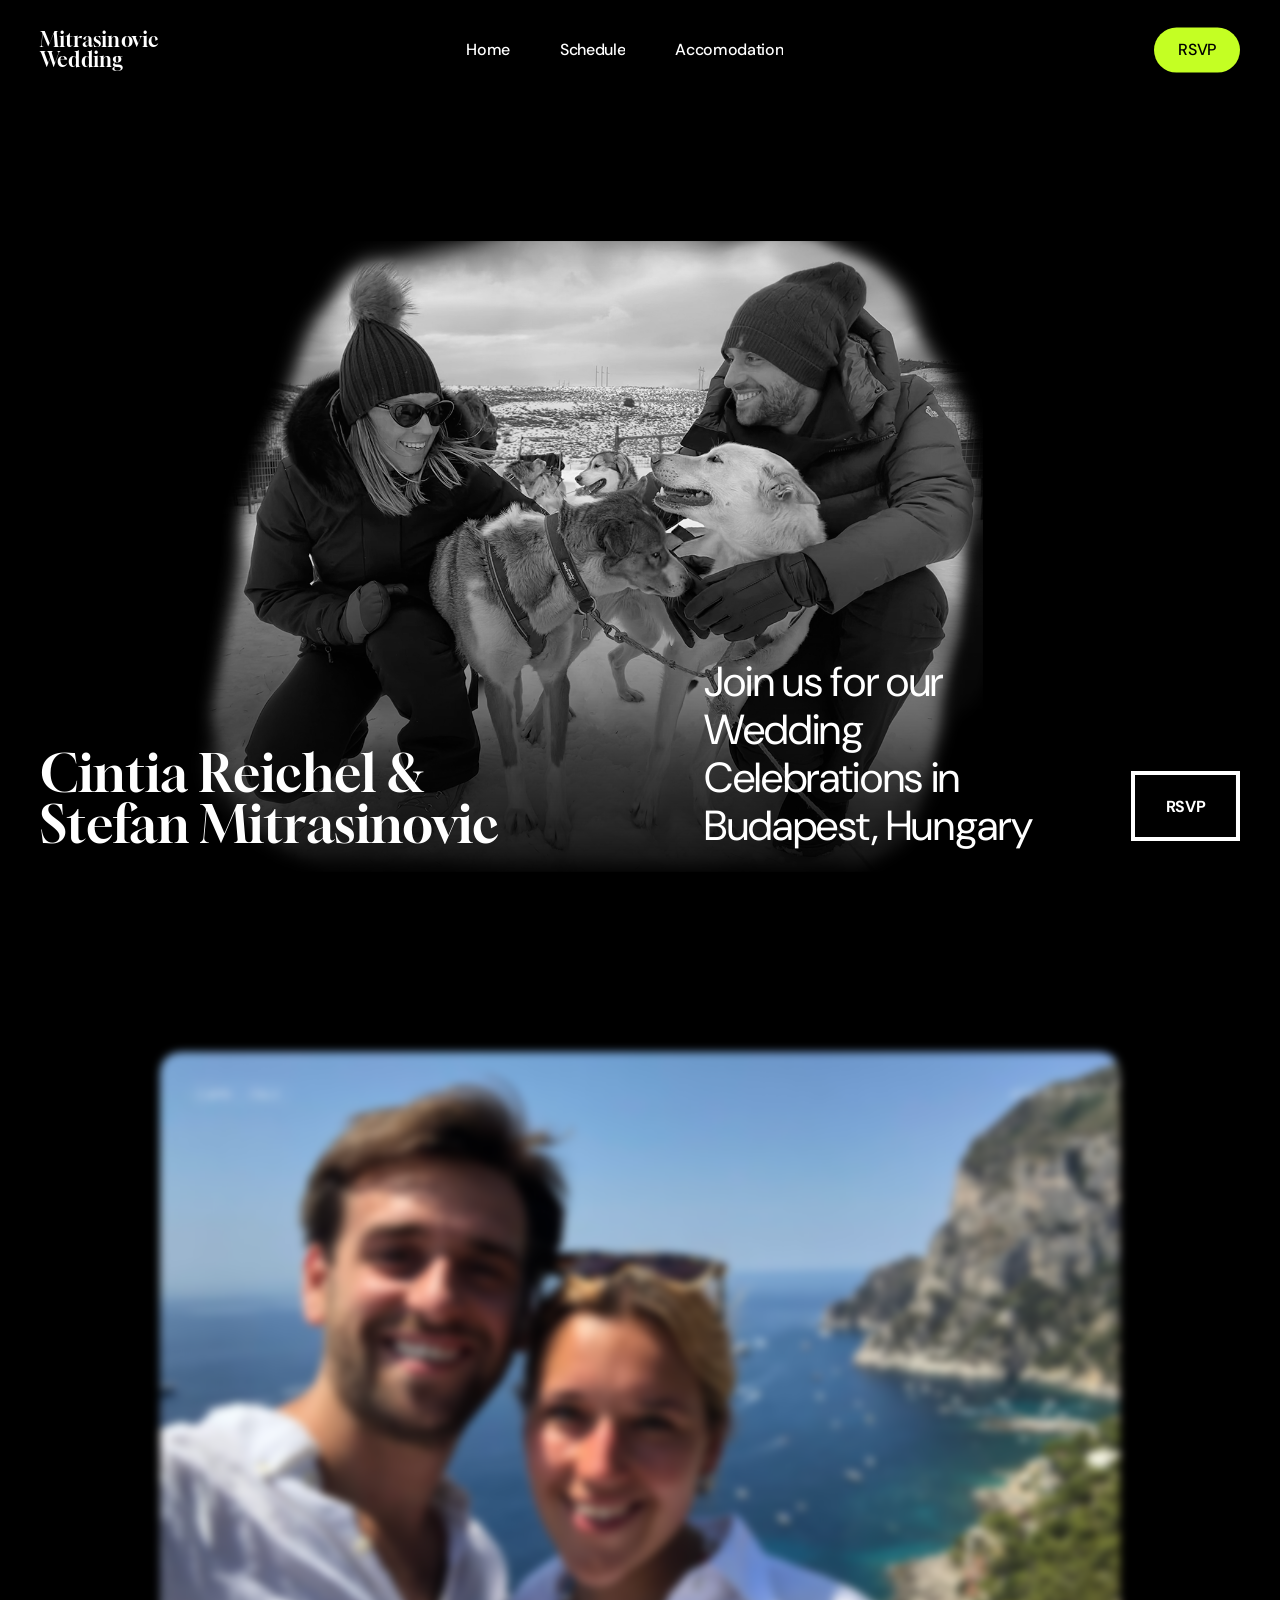
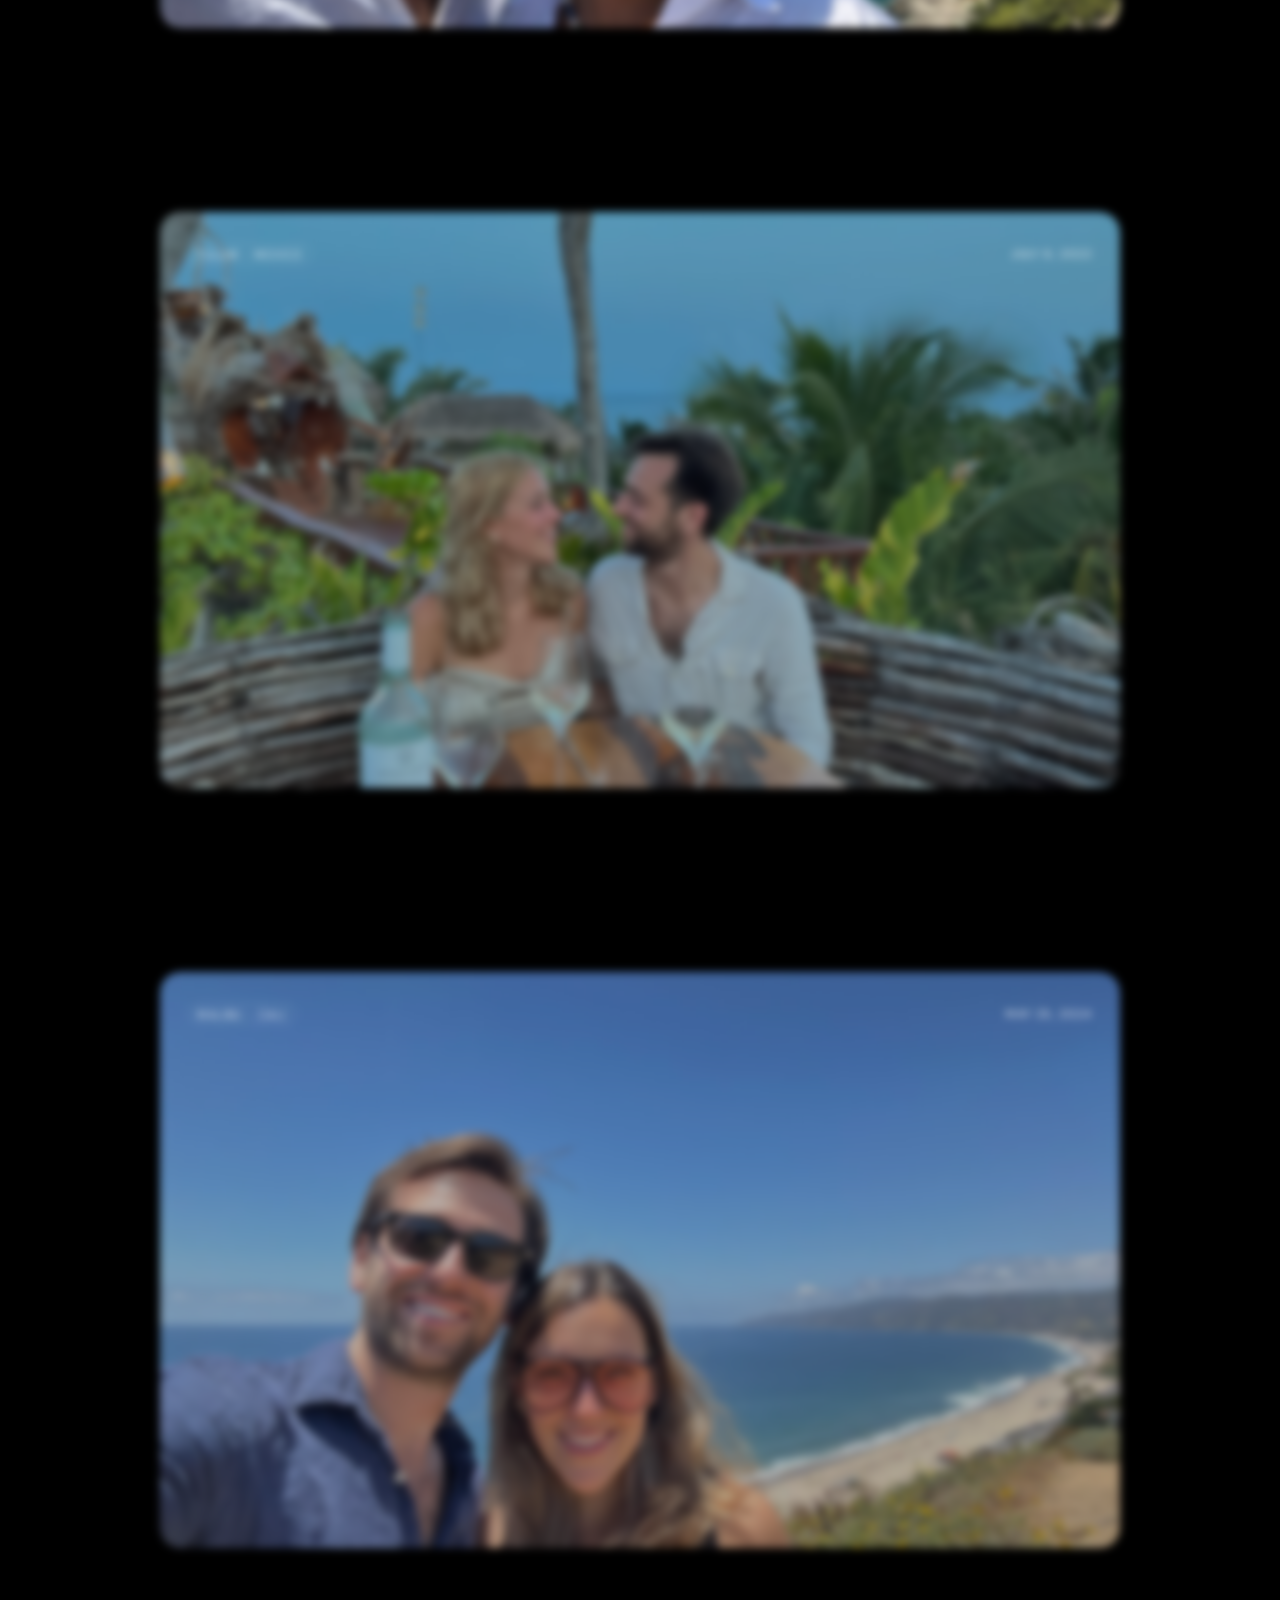
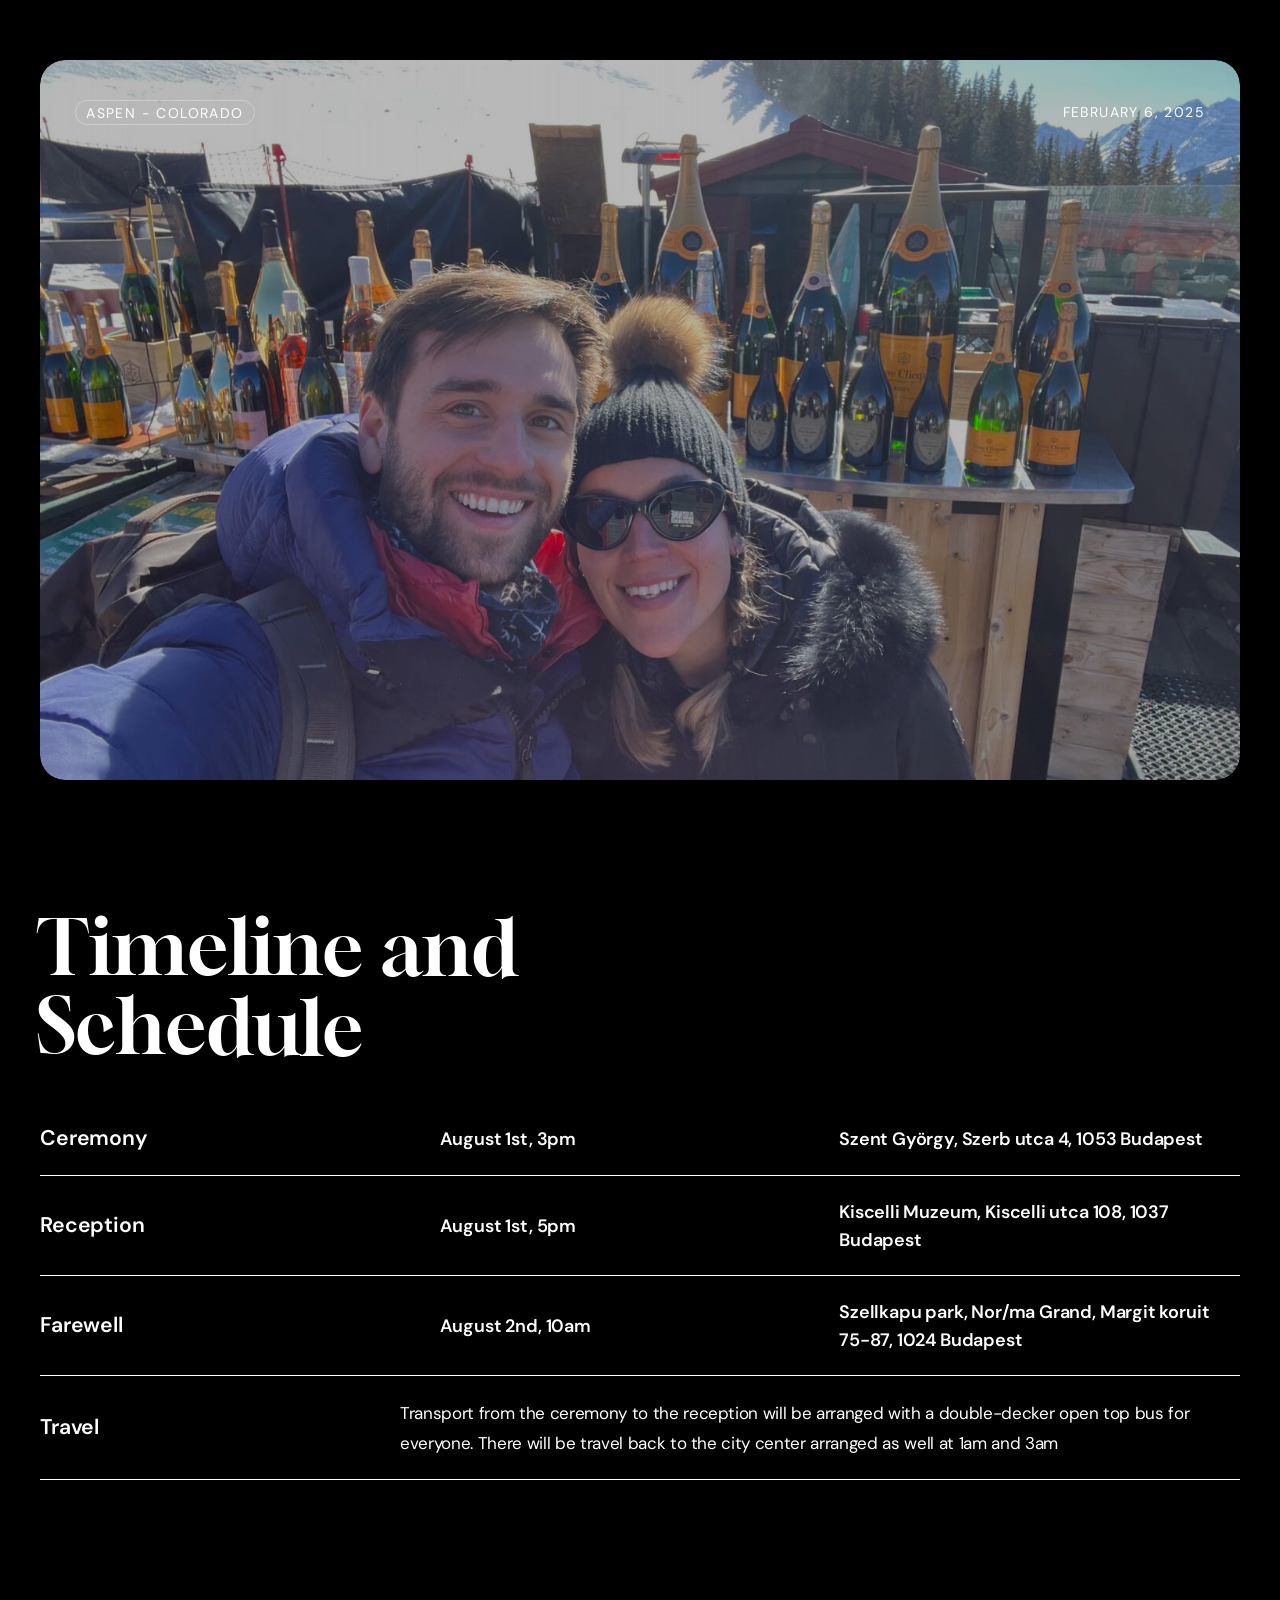
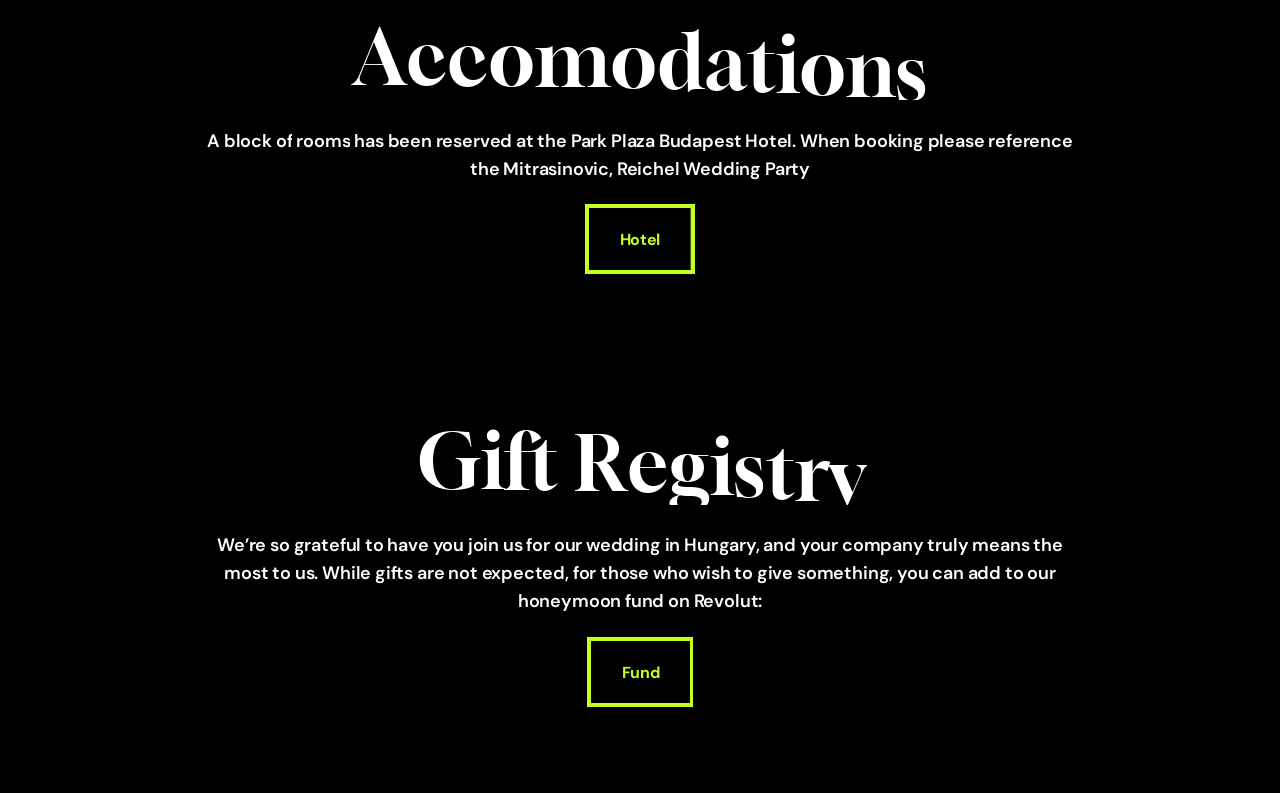
==== commit af931b07: "setup favicon" ====
--- a/index.html
+++ b/index.html
@@ -6,6 +6,10 @@
 <meta name="robots" content="max-image-preview:large">
 	<style>img:is([sizes="auto" i], [sizes^="auto," i]) { contain-intrinsic-size: 3000px 1500px }</style>
 	<link rel="dns-prefetch" href="//fonts.googleapis.com">
+<link rel="apple-touch-icon" sizes="180x180" href="/apple-touch-icon.png">
+<link rel="icon" type="image/png" sizes="32x32" href="/favicon-32x32.png">
+<link rel="icon" type="image/png" sizes="16x16" href="/favicon-16x16.png">
+<link rel="manifest" href="/site.webmanifest">
 <link rel="alternate" type="application/rss+xml" title="Mitrasinovic Wedding &raquo; Feed" href="/feed/">
 <link rel="alternate" type="application/rss+xml" title="Mitrasinovic Wedding &raquo; Comments Feed" href="/comments/feed/">
 <link rel="preload" href="/wp-content/themes/salient/css/fonts/icomoon.woff?v=1.6" as="font" type="font/woff" crossorigin="anonymous"><style id="global-styles-inline-css" type="text/css">
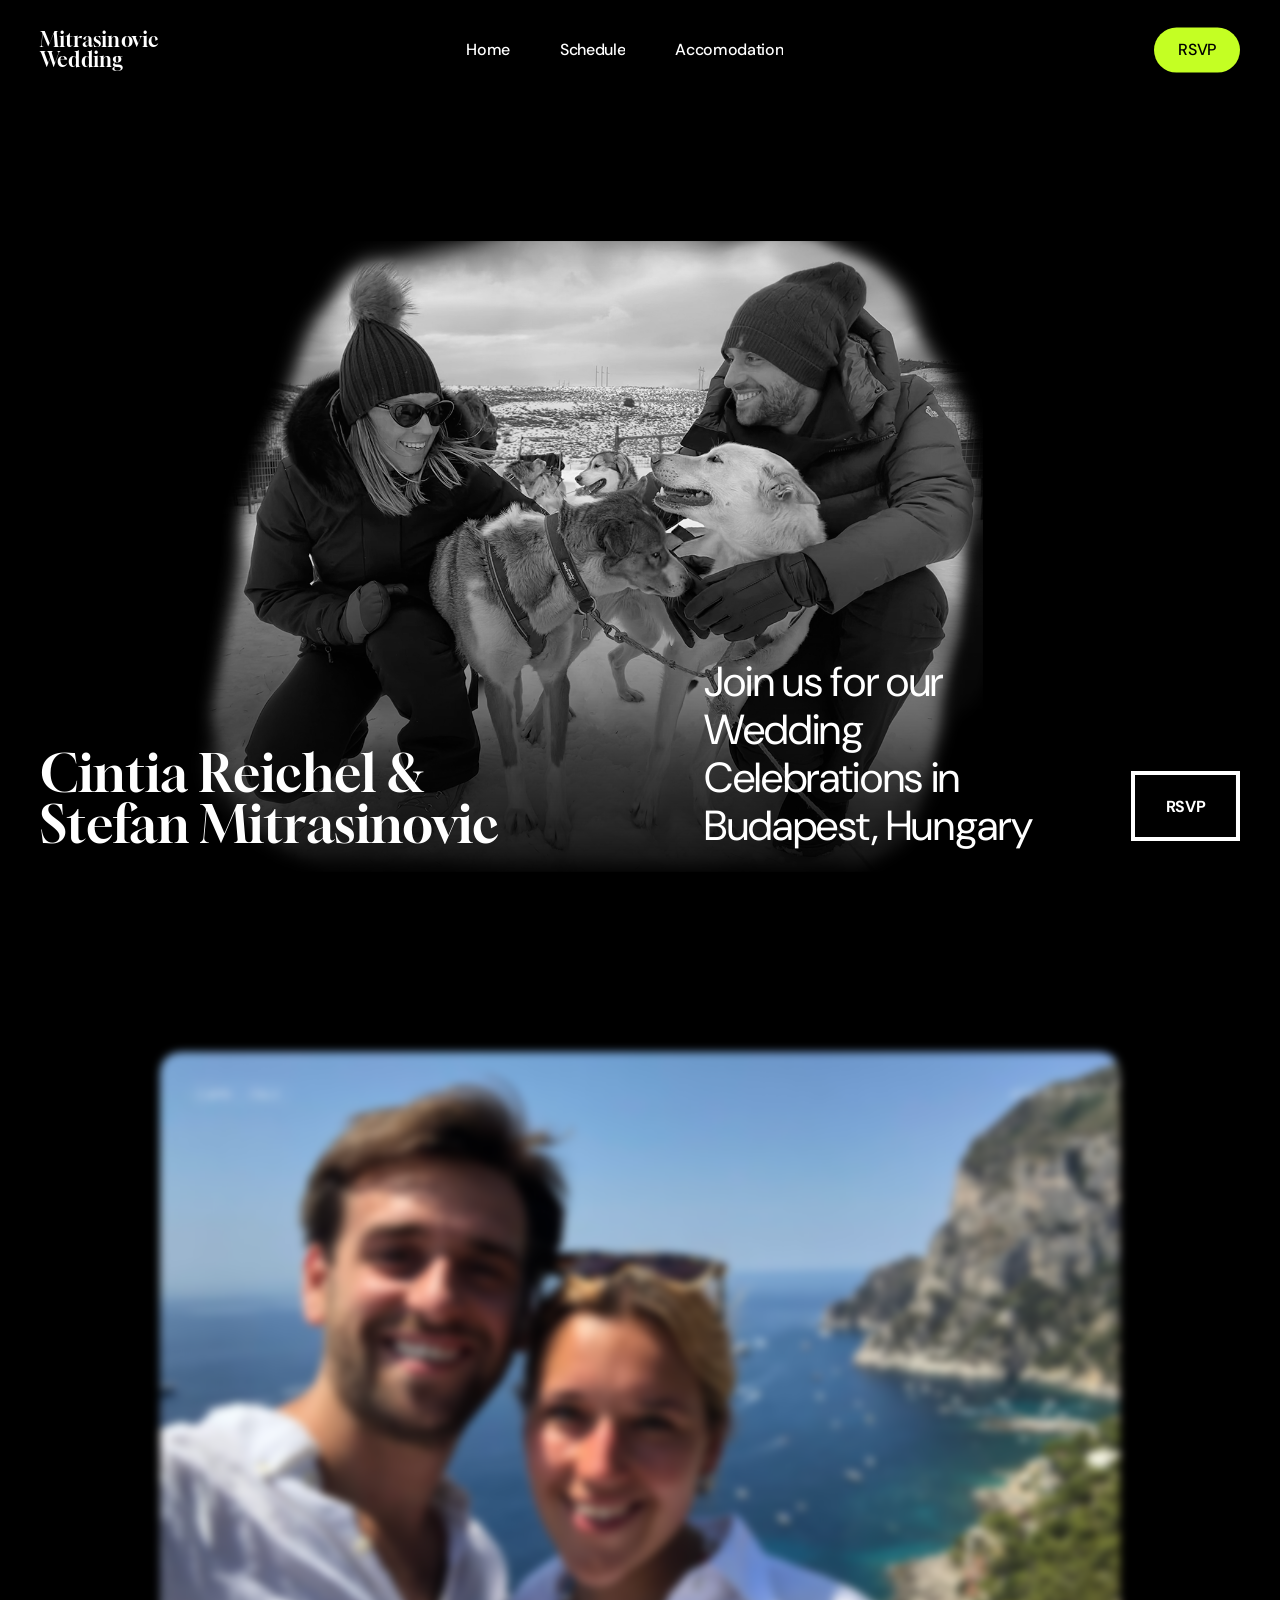
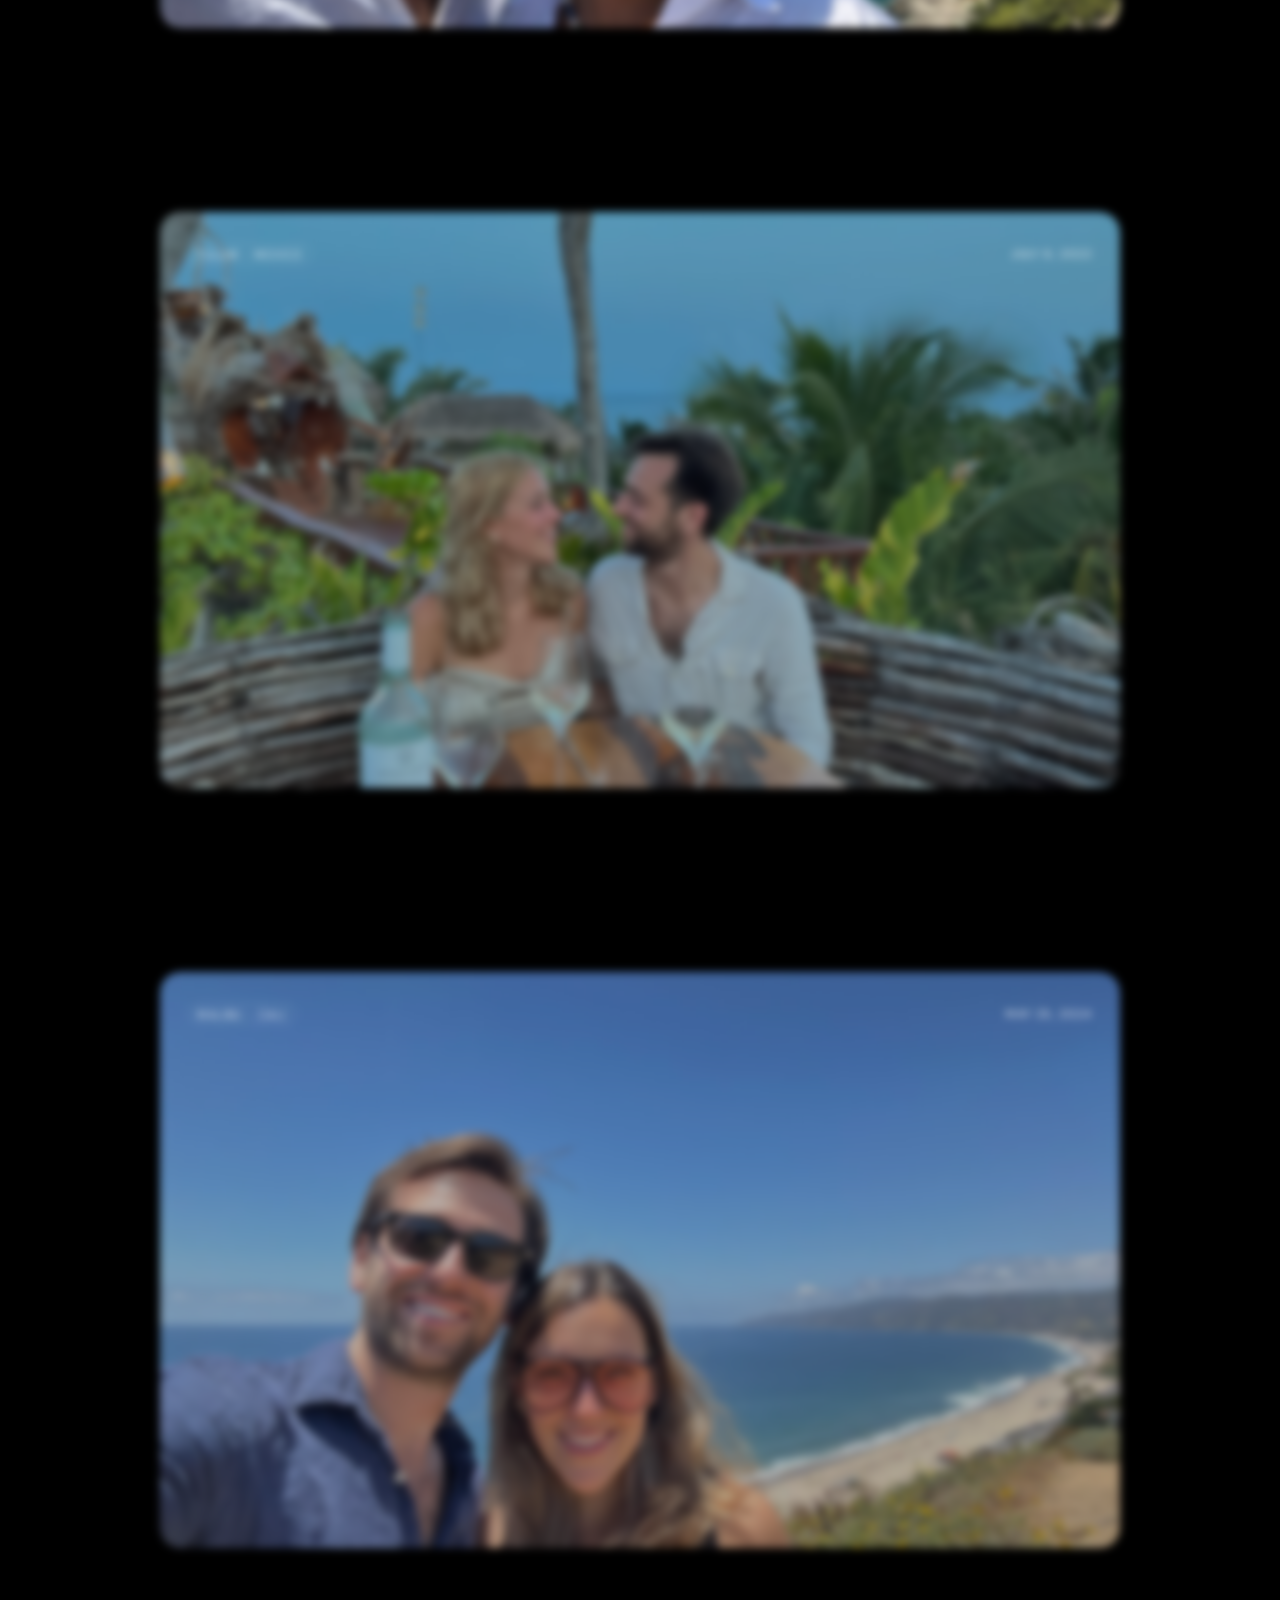
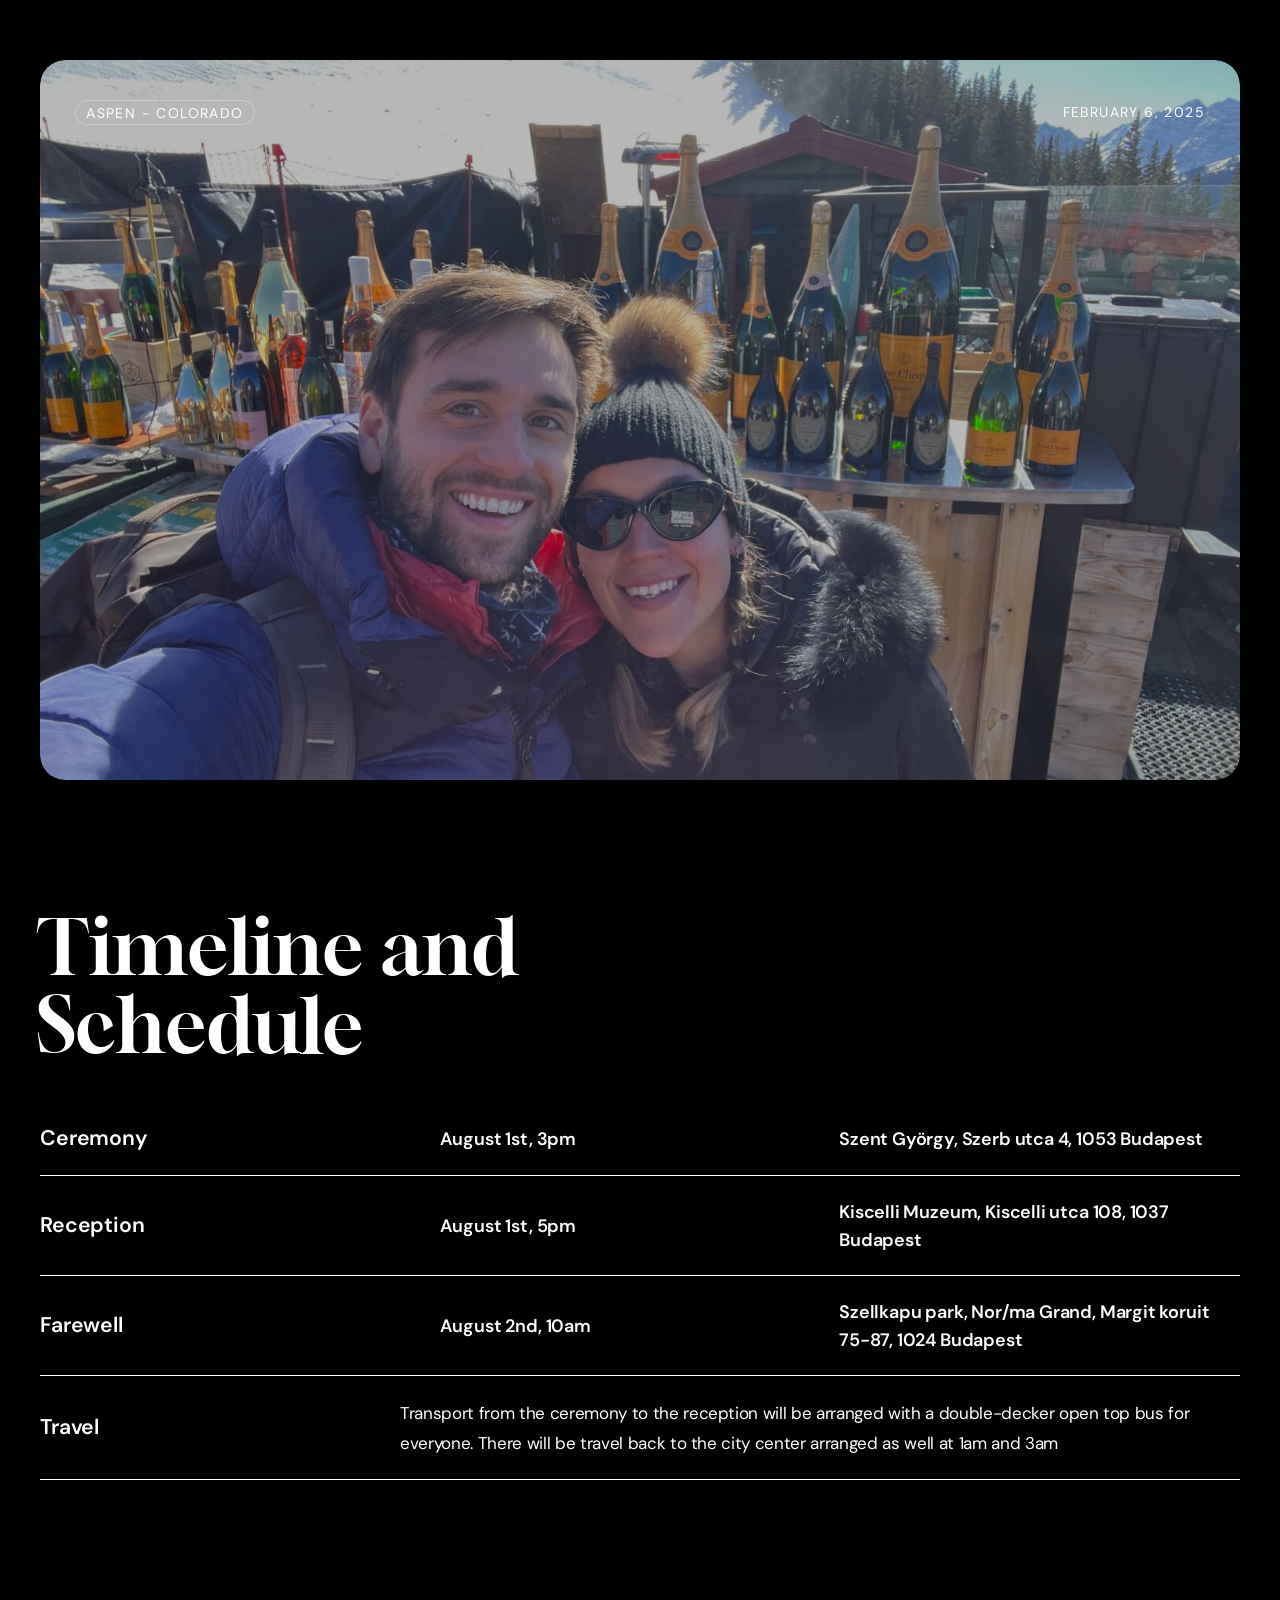
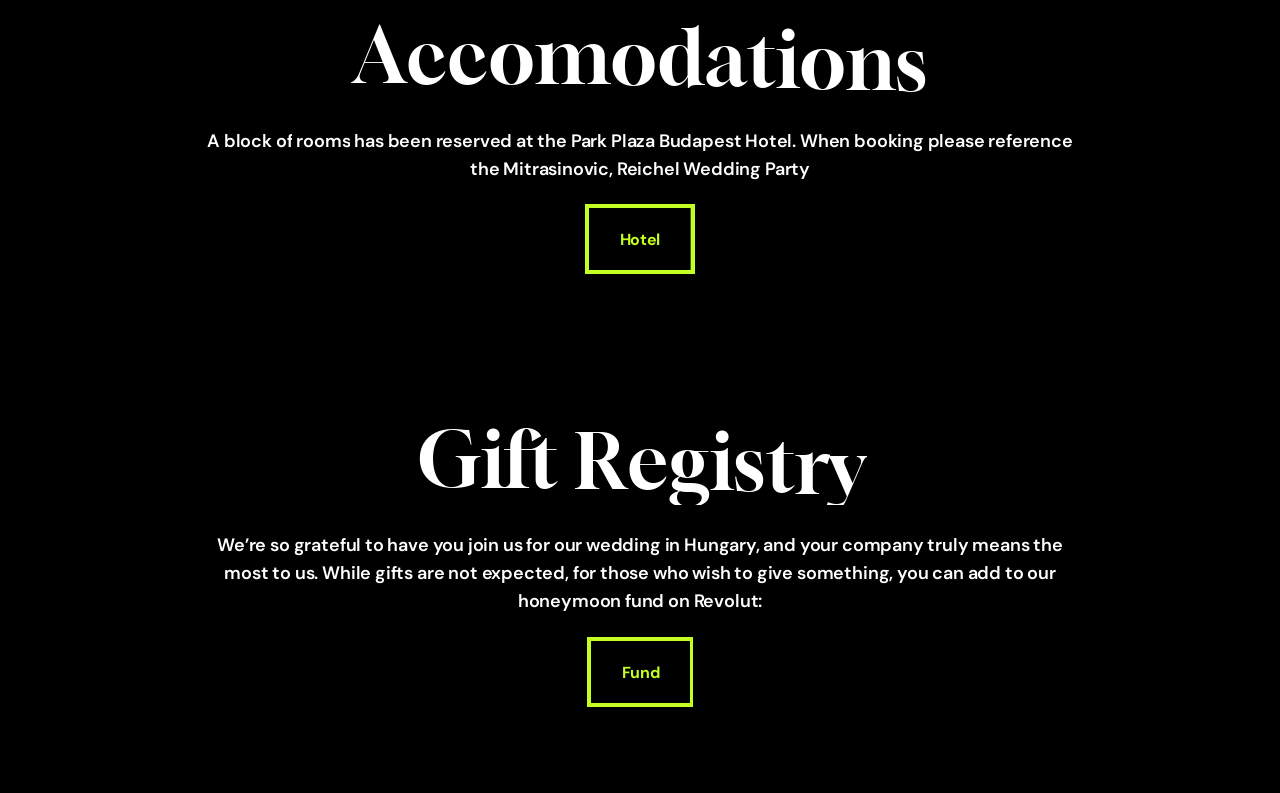
==== commit 48ea7db5: "Update hotel link" ====
--- a/index.html
+++ b/index.html
@@ -39,7 +39,7 @@
 <link rel="stylesheet" id="nectar_default_font_open_sans-css" href="https://fonts.googleapis.com/css?family=Open+Sans%3A300%2C400%2C600%2C700&amp;subset=latin%2Clatin-ext&amp;display=swap" type="text/css" media="all">
 <link rel="stylesheet" id="responsive-css" href="/wp-content/themes/salient/css/build/responsive.css?ver=17.3.0" type="text/css" media="all">
 <link rel="stylesheet" id="skin-material-css" href="/wp-content/themes/salient/css/build/skin-material.css?ver=17.3.0" type="text/css" media="all">
-<link rel="stylesheet" id="salient-wp-menu-dynamic-css" href="/wp-content/uploads/salient/menu-dynamic.css?ver=81444" type="text/css" media="all">
+<link rel="stylesheet" id="salient-wp-menu-dynamic-css" href="/wp-content/uploads/salient/menu-dynamic.css?ver=48885" type="text/css" media="all">
 <link rel="stylesheet" id="js_composer_front-css" href="/wp-content/themes/salient/css/build/plugins/js_composer.css?ver=17.3.0" type="text/css" media="all">
 <link rel="stylesheet" id="dynamic-css-css" href="/wp-content/themes/salient/css/salient-dynamic-styles.css?ver=40045" type="text/css" media="all">
 <style id="dynamic-css-inline-css" type="text/css">
@@ -53,8 +53,8 @@
 <meta name="generator" content="WordPress 6.8.2">
 <link rel="canonical" href="/">
 <link rel="shortlink" href="/">
-<link rel="alternate" title="oEmbed (JSON)" type="application/json+oembed" href="/wp-json/oembed/1.0/embed?url=%2F">
-<link rel="alternate" title="oEmbed (XML)" type="text/xml+oembed" href="/wp-json/oembed/1.0/embed?url=%2F&amp;format=xml">
+<link rel="alternate" title="oEmbed (JSON)" type="application/json+oembed" href="/wp-json/oembed/1.0/embed?url=http%3A%2F%2F%2F">
+<link rel="alternate" title="oEmbed (XML)" type="text/xml+oembed" href="/wp-json/oembed/1.0/embed?url=http%3A%2F%2F%2F&amp;format=xml">
 <script type="text/javascript"> var root = document.getElementsByTagName( "html" )[0]; root.setAttribute( "class", "js" ); </script><meta name="generator" content="Powered by WPBakery Page Builder - drag and drop page builder for WordPress.">
 <style data-type="vc_custom-css">.no-click {
     pointer-events: none;
@@ -155,7 +155,7 @@
 	<div class="vc_col-sm-12 wpb_column column_container vc_column_container col bottom_padding_desktop_40px " data-padding-pos="all" data-has-bg-color="false" data-bg-color="" data-bg-opacity="1" data-animation="" data-delay="0">
 		<div class="vc_column-inner">
 			<div class="wpb_wrapper">
-				<div id="fws_68abb78317c76" data-midnight="" data-column-margin="10px" class="wpb_row vc_row-fluid vc_row inner_row vc_row-o-equal-height vc_row-flex vc_row-o-content-bottom" style=""><div class="row-bg-wrap"> <div class="row-bg"></div> </div><div class="row_col_wrap_12_inner col span_12  left">
+				<div id="fws_68cb237668ebe" data-midnight="" data-column-margin="10px" class="wpb_row vc_row-fluid vc_row inner_row vc_row-o-equal-height vc_row-flex vc_row-o-content-bottom" style=""><div class="row-bg-wrap"> <div class="row-bg"></div> </div><div class="row_col_wrap_12_inner col span_12  left">
 	<div class="vc_col-sm-6 wpb_column column_container vc_column_container col child_column right_padding_desktop_15pct right_padding_tablet_50pct right_padding_phone_15pct " data-padding-pos="all" data-has-bg-color="false" data-bg-color="" data-bg-opacity="1" data-animation="" data-delay="0">
 		<div class="vc_column-inner">
 		<div class="wpb_wrapper">
@@ -209,7 +209,7 @@
 		</div>
 	</div> 
 </div></div>
-		<div id="fws_68abb78319999" data-column-margin="default" data-midnight="light" class="wpb_row vc_row-fluid vc_row full-width-content vc_row-o-equal-height vc_row-flex vc_row-o-content-top  right_padding_40px left_padding_40px top_padding_tablet_40px right_padding_tablet_6pct left_padding_tablet_6pct" style="padding-top: 80px; padding-bottom: 0px;"><div class="row-bg-wrap" data-bg-animation="none" data-bg-animation-delay="" data-bg-overlay="false"><div class="inner-wrap row-bg-layer"><div class="row-bg viewport-desktop using-bg-color" style="background-color: #000000;"></div></div></div><div class="row_col_wrap_12 col span_12 light left">
+		<div id="fws_68cb2376697e8" data-column-margin="default" data-midnight="light" class="wpb_row vc_row-fluid vc_row full-width-content vc_row-o-equal-height vc_row-flex vc_row-o-content-top  right_padding_40px left_padding_40px top_padding_tablet_40px right_padding_tablet_6pct left_padding_tablet_6pct" style="padding-top: 80px; padding-bottom: 0px;"><div class="row-bg-wrap" data-bg-animation="none" data-bg-animation-delay="" data-bg-overlay="false"><div class="inner-wrap row-bg-layer"><div class="row-bg viewport-desktop using-bg-color" style="background-color: #000000;"></div></div></div><div class="row_col_wrap_12 col span_12 light left">
 	<div class="vc_col-sm-12 wpb_column column_container vc_column_container col no-extra-padding inherit_tablet inherit_phone " data-padding-pos="all" data-has-bg-color="false" data-bg-color="" data-bg-opacity="1" data-animation="" data-delay="0">
 		<div class="vc_column-inner">
 			<div class="wpb_wrapper">
@@ -230,7 +230,7 @@
 	<div class="vc_col-sm-12 wpb_column column_container vc_column_container col no-extra-padding el_spacing_20px inherit_tablet inherit_phone " data-padding-pos="all" data-has-bg-color="false" data-bg-color="" data-bg-opacity="1" data-animation="" data-delay="0">
 		<div class="vc_column-inner">
 			<div class="wpb_wrapper">
-				<div id="fws_68abb7831dfdb" data-midnight="" data-column-margin="default" class="wpb_row vc_row-fluid vc_row inner_row  right_padding_40pct right_padding_phone_0px" style="padding-bottom: 1%;"><div class="row-bg-wrap"> <div class="row-bg"></div> </div><div class="row_col_wrap_12_inner col span_12  left">
+				<div id="fws_68cb23766b3a2" data-midnight="" data-column-margin="default" class="wpb_row vc_row-fluid vc_row inner_row  right_padding_40pct right_padding_phone_0px" style="padding-bottom: 1%;"><div class="row-bg-wrap"> <div class="row-bg"></div> </div><div class="row_col_wrap_12_inner col span_12  left">
 	<div class="vc_col-sm-12 wpb_column column_container vc_column_container col child_column no-extra-padding inherit_tablet inherit_phone " data-padding-pos="all" data-has-bg-color="false" data-bg-color="" data-bg-opacity="1" data-animation="" data-delay="0">
 		<div class="vc_column-inner">
 		<div class="wpb_wrapper">
@@ -238,7 +238,7 @@
 		</div> 
 	</div>
 	</div> 
-</div></div><div id="fws_68abb7831e7a6" data-midnight="" data-column-margin="none" class="wpb_row vc_row-fluid vc_row inner_row" style=""><div class="row-bg-wrap"> <div class="row-bg"></div> </div><div class="row_col_wrap_12_inner col span_12  left">
+</div></div><div id="fws_68cb23766b695" data-midnight="" data-column-margin="none" class="wpb_row vc_row-fluid vc_row inner_row" style=""><div class="row-bg-wrap"> <div class="row-bg"></div> </div><div class="row_col_wrap_12_inner col span_12  left">
 	<div class="vc_col-sm-12 wpb_column column_container vc_column_container col child_column no-extra-padding inherit_tablet inherit_phone " data-padding-pos="all" data-has-bg-color="false" data-bg-color="" data-bg-opacity="1" data-animation="" data-delay="0">
 		<div class="vc_column-inner">
 		<div class="wpb_wrapper">
@@ -255,14 +255,14 @@
 	<div class="vc_col-sm-12 wpb_column column_container vc_column_container col no-extra-padding el_spacing_20px inherit_tablet inherit_phone " data-padding-pos="all" data-has-bg-color="false" data-bg-color="" data-bg-opacity="1" data-animation="" data-delay="0">
 		<div class="vc_column-inner">
 			<div class="wpb_wrapper">
-				<div id="fws_68abb7832020e" data-midnight="" data-column-margin="default" class="wpb_row vc_row-fluid vc_row inner_row  right_padding_phone_0px" style="padding-bottom: 1px;"><div class="row-bg-wrap"> <div class="row-bg"></div> </div><div class="row_col_wrap_12_inner col span_12  left">
+				<div id="fws_68cb23766bf65" data-midnight="" data-column-margin="default" class="wpb_row vc_row-fluid vc_row inner_row  right_padding_phone_0px" style="padding-bottom: 1px;"><div class="row-bg-wrap"> <div class="row-bg"></div> </div><div class="row_col_wrap_12_inner col span_12  left">
 	<div class="vc_col-sm-12 wpb_column column_container vc_column_container col child_column centered-text padding-14-percent inherit_tablet inherit_phone " data-padding-pos="left-right" data-has-bg-color="false" data-bg-color="" data-bg-opacity="1" data-animation="" data-delay="0">
 		<div class="vc_column-inner">
 		<div class="wpb_wrapper">
 			<div class="nectar-split-heading  font_size_6vw font_size_max_108px font_size_tablet_7vw " data-align="default" data-m-align="inherit" data-text-effect="letter-reveal-bottom" data-animation-type="line-reveal-by-space" data-animation-delay="0" data-animation-offset="" data-m-rm-animation="" data-stagger="true" data-custom-font-size="true" style="font-size: 6vw; line-height: 6.6vw;"><h2>Accomodations</h2></div><div class="nectar-split-heading " data-align="center" data-m-align="inherit" data-text-effect="default" data-animation-type="line-reveal-by-space" data-animation-delay="0" data-animation-offset="" data-m-rm-animation="" data-stagger="" data-custom-font-size="false"><h4 style="max-width: 900px;">A block of rooms has been reserved at the Park Plaza Budapest Hotel.<br>
 When booking please reference the Mitrasinovic, Reichel Wedding Party</h4></div>
 		<div class="nectar-3d-transparent-button" style="" data-size="large">
-		  <a href="https://www.parkplazabudapest.com/" target="_blank" role="button" class=""><span class="hidden-text">Hotel</span>
+		  <a href="https://www.radissonhotels.com/en-us/booking/room-display?hotelCode=HUPPBUDART&amp;checkInDate=2026-07-30&amp;checkOutDate=2026-08-03&amp;adults%5B%5D=2&amp;children%5B%5D=0&amp;aoc%5B%5D=&amp;searchType=pac&amp;promotionCode=WEDD&amp;voucher=&amp;brands=&amp;brandFirst=" target="_blank" role="button" class=""><span class="hidden-text">Hotel</span>
 			<div class="inner-wrap">
 				<div class="front-3d">
 					<svg>
@@ -293,11 +293,11 @@
 		</div>
 	</div> 
 </div></div>
-		<div id="fws_68abb783210d4" data-column-margin="default" data-midnight="light" data-top-percent="10%" data-bottom-percent="6%" class="wpb_row vc_row-fluid vc_row full-width-section  top_padding_tablet_14pct" style="padding-top: calc(100vw * 0.10); padding-bottom: calc(100vw * 0.06);"><div class="row-bg-wrap" data-bg-animation="none" data-bg-animation-delay="" data-bg-overlay="false"><div class="inner-wrap row-bg-layer"><div class="row-bg viewport-desktop using-bg-color" style="background-color: #000000;"></div></div></div><div class="row_col_wrap_12 col span_12 light left">
+		<div id="fws_68cb23766c510" data-column-margin="default" data-midnight="light" data-top-percent="10%" data-bottom-percent="6%" class="wpb_row vc_row-fluid vc_row full-width-section  top_padding_tablet_14pct" style="padding-top: calc(100vw * 0.10); padding-bottom: calc(100vw * 0.06);"><div class="row-bg-wrap" data-bg-animation="none" data-bg-animation-delay="" data-bg-overlay="false"><div class="inner-wrap row-bg-layer"><div class="row-bg viewport-desktop using-bg-color" style="background-color: #000000;"></div></div></div><div class="row_col_wrap_12 col span_12 light left">
 	<div class="vc_col-sm-12 wpb_column column_container vc_column_container col no-extra-padding el_spacing_20px inherit_tablet inherit_phone " data-padding-pos="all" data-has-bg-color="false" data-bg-color="" data-bg-opacity="1" data-animation="" data-delay="0">
 		<div class="vc_column-inner">
 			<div class="wpb_wrapper">
-				<div id="fws_68abb78321715" data-midnight="" data-column-margin="default" class="wpb_row vc_row-fluid vc_row inner_row  right_padding_phone_0px" style="padding-bottom: 1px;"><div class="row-bg-wrap"> <div class="row-bg"></div> </div><div class="row_col_wrap_12_inner col span_12  left">
+				<div id="fws_68cb23766c742" data-midnight="" data-column-margin="default" class="wpb_row vc_row-fluid vc_row inner_row  right_padding_phone_0px" style="padding-bottom: 1px;"><div class="row-bg-wrap"> <div class="row-bg"></div> </div><div class="row_col_wrap_12_inner col span_12  left">
 	<div class="vc_col-sm-12 wpb_column column_container vc_column_container col child_column centered-text padding-14-percent inherit_tablet inherit_phone " data-padding-pos="left-right" data-has-bg-color="false" data-bg-color="" data-bg-opacity="1" data-animation="" data-delay="0">
 		<div class="vc_column-inner">
 		<div class="wpb_wrapper">
@@ -486,11 +486,11 @@
             } }@media only screen and (max-width: 999px) { .vc_row.bottom_padding_tablet_6pct {
               padding-bottom: 6%!important;
             } }</style><div class="nectar-global-section nectar_hook_global_section_footer" role="contentinfo"><div class="container normal-container row"> 
-		<div id="fws_68abb783236ac" data-column-margin="none" data-midnight="light" data-top-percent="4%" class="wpb_row vc_row-fluid vc_row full-width-content vc_row-o-equal-height vc_row-flex vc_row-o-content-top  right_padding_40px left_padding_40px nectar-overflow-hidden bottom_padding_tablet_6pct right_padding_tablet_6pct left_padding_tablet_6pct" style="padding-top: calc(100vw * 0.04); padding-bottom: 40px;"><div class="row-bg-wrap" data-bg-animation="none" data-bg-animation-delay="" data-bg-overlay="false"><div class="inner-wrap row-bg-layer"><div class="row-bg viewport-desktop using-bg-color" style="background-color: #000000;"></div></div></div><div class="row_col_wrap_12 col span_12 light left">
+		<div id="fws_68cb23766d353" data-column-margin="none" data-midnight="light" data-top-percent="4%" class="wpb_row vc_row-fluid vc_row full-width-content vc_row-o-equal-height vc_row-flex vc_row-o-content-top  right_padding_40px left_padding_40px nectar-overflow-hidden bottom_padding_tablet_6pct right_padding_tablet_6pct left_padding_tablet_6pct" style="padding-top: calc(100vw * 0.04); padding-bottom: 40px;"><div class="row-bg-wrap" data-bg-animation="none" data-bg-animation-delay="" data-bg-overlay="false"><div class="inner-wrap row-bg-layer"><div class="row-bg viewport-desktop using-bg-color" style="background-color: #000000;"></div></div></div><div class="row_col_wrap_12 col span_12 light left">
 	<div class="vc_col-sm-12 wpb_column column_container vc_column_container col no-extra-padding el_spacing_0px inherit_tablet inherit_phone " data-padding-pos="all" data-has-bg-color="false" data-bg-color="" data-bg-opacity="1" data-animation="" data-delay="0">
 		<div class="vc_column-inner">
 			<div class="wpb_wrapper">
-				<div id="fws_68abb78323cda" data-midnight="" data-column-margin="default" class="wpb_row vc_row-fluid vc_row inner_row" style=""><div class="row-bg-wrap"> <div class="row-bg"></div> </div><div class="row_col_wrap_12_inner col span_12  left">
+				<div id="fws_68cb23766d5a1" data-midnight="" data-column-margin="default" class="wpb_row vc_row-fluid vc_row inner_row" style=""><div class="row-bg-wrap"> <div class="row-bg"></div> </div><div class="row_col_wrap_12_inner col span_12  left">
 	<div class="vc_col-sm-12 wpb_column column_container vc_column_container col child_column no-extra-padding inherit_tablet inherit_phone " data-padding-pos="all" data-has-bg-color="false" data-bg-color="" data-bg-opacity="1" data-animation="" data-delay="0">
 		<div class="vc_column-inner">
 		<div class="wpb_wrapper">
@@ -566,7 +566,7 @@
 <script data-pagespeed-no-defer data-nowprocket data-wpacu-skip data-no-optimize type="salientlazyscript" data-salient-lazy-type="text/javascript" src="/wp-content/themes/salient/js/build/third-party/superfish.js?ver=1.5.8" id="superfish-js"></script>
 <script type="text/javascript" id="nectar-frontend-js-extra">
 /* <![CDATA[ */
-var nectarLove = {"ajaxurl":"\/wp-admin\/admin-ajax.php","postID":"17","rooturl":"","disqusComments":"false","loveNonce":"f258620403","mapApiKey":""};
+var nectarLove = {"ajaxurl":"\/wp-admin\/admin-ajax.php","postID":"17","rooturl":"","disqusComments":"false","loveNonce":"e7741c4edf","mapApiKey":""};
 var nectarOptions = {"delay_js":"1","smooth_scroll":"true","smooth_scroll_strength":"50","quick_search":"false","react_compat":"disabled","header_entrance":"true","body_border_func":"default","disable_box_roll_mobile":"off","body_border_mobile":"0","dropdown_hover_intent":"default","simplify_ocm_mobile":"0","mobile_header_format":"default","ocm_btn_position":"left","left_header_dropdown_func":"default","ajax_add_to_cart":"0","ocm_remove_ext_menu_items":"remove_images","woo_product_filter_toggle":"0","woo_sidebar_toggles":"true","woo_sticky_sidebar":"0","woo_minimal_product_hover":"default","woo_minimal_product_effect":"default","woo_related_upsell_carousel":"false","woo_product_variable_select":"default","woo_using_cart_addons":"false","view_transitions_effect":"gradient-wipe"};
 var nectar_front_i18n = {"menu":"Menu","next":"Next","previous":"Previous","close":"Close"};
 /* ]]> */
--- a/wp-content/themes/salient/css/build/style.css
+++ b/wp-content/themes/salient/css/build/style.css
@@ -1 +1 @@
-a,abbr,acronym,address,applet,article,aside,audio,b,big,blockquote,body,canvas,caption,center,cite,code,dd,del,details,dfn,div,dl,dt,em,embed,fieldset,figcaption,figure,footer,form,h1,h2,h3,h4,h5,h6,header,hgroup,html,i,iframe,img,ins,kbd,label,legend,li,mark,menu,nav,object,ol,output,p,pre,q,ruby,s,samp,section,small,span,strike,strong,sub,summary,sup,table,tbody,td,tfoot,th,thead,time,tr,tt,u,ul,var,video{margin:0;padding:0;border:0;font-size:100%;font:inherit;vertical-align:baseline}input[type=submit]{-webkit-appearance:none}html{max-width:100%;overflow-y:scroll;overflow-x:hidden}body{max-width:100%;overflow:hidden;background:#fff;font-family:'Open Sans',Helvetica,sans-serif;color:#676767;position:relative}ol,ul{list-style:none}input[type=text]::-ms-clear{display:none}sup{font-size:.5em;vertical-align:super}sub{font-size:.5em;vertical-align:sub}p:empty{display:none}article,aside,details,figcaption,figure,footer,header,hgroup,menu,nav,section{display:block}*{-webkit-box-sizing:border-box;-moz-box-sizing:border-box;box-sizing:border-box}:root{--scroll-bar-w:-2px}.container{margin:0 auto;position:relative;max-width:880px}.row{position:relative}.main-content>.row,header .row{margin-left:0;margin-right:0}.clr:after,.col:after,.group:after,.row:after{content:"";display:block;height:0;clear:both;visibility:hidden}.row,div.clear{padding-bottom:24px}@media (min-width:691px){.span_1{width:6.5%}.span_2{width:15%}.span_3{width:23.5%}.span_4{width:32%}.span_5{width:40.5%}.span_6{width:49%}.span_7{width:57.5%}.span_8{width:66%}.span_9{width:74.5%}.span_10{width:83%}.span_11{width:91.5%}.span_12{width:100%}}body{font-size:14px;-webkit-font-smoothing:antialiased;font-family:'Open Sans',Helvetica,sans-serif;font-weight:400;line-height:26px}body:not(.nectar-no-flex-height){display:flex;flex-direction:column;min-height:100vh}@media only screen and (min-width:1000px){body.admin-bar:not(.nectar-no-flex-height){min-height:calc(100vh - 32px)}}body:not(.nectar-no-flex-height) #ajax-content-wrap,body:not(.nectar-no-flex-height) #ajax-content-wrap .blurred-wrap,body:not(.nectar-no-flex-height) .ocm-effect-wrap,body:not(.nectar-no-flex-height) .ocm-effect-wrap-inner{display:flex;flex-direction:column;flex-grow:1}body:not(.nectar-no-flex-height) .container-wrap{flex-grow:1}p{-webkit-font-smoothing:antialiased}body .ui-widget{font-weight:400}.nectar-skip-to-content:not(:focus),.screen-reader-text{border:0;clip:rect(1px,1px,1px,1px);clip-path:inset(50%);height:1px;margin:-1px;overflow:hidden;padding:0;position:absolute!important;width:1px;word-wrap:normal!important}@media only screen and (min-width:1000px){.nectar-mobile-only{display:none}}@media only screen and (max-width:999px){.nectar-mobile-only.mobile-header{display:inline-block}}.nectar-mobile-only.mobile-header .inner,.nectar-mobile-only.mobile-header .inner ul{display:flex}.nectar-mobile-only.mobile-header li{float:none;line-height:1;display:flex;align-items:center;margin:0 8px;overflow:visible!important}@media only screen and (max-width:690px){#header-outer .nectar-mobile-only.mobile-header li[class*=menu-item-btn-style-button]:not(.menu-item-hidden-text) .nectar-menu-icon{display:none}}body .nectar-mobile-only.mobile-header a{color:inherit;font-size:13px;line-height:1}.nectar-mobile-only.mobile-header .menu-item-has-children ul{display:none!important}.nectar-display-inline{display:inline}.nectar-display-inline-block{display:inline-block}.nectar-display-block{display:block}.nectar-bg-black{background-color:#000}.nectar-bg-white{background-color:#fff}.nectar-object-cover{object-fit:cover;height:100%;width:100%}#header-outer .screen-reader-text{height:1px}.overflow-x-hidden{overflow-x:hidden}.nectar-overflow-hidden{overflow:hidden}.nectar-pseudo-expand:before{position:absolute;top:0;left:0;width:100%;height:100%;content:'';display:block}.alignleft{float:left;margin-right:15px}.alignright{float:right;margin-left:15px}.aligncenter{display:block;margin:15px auto}.no-bottom-padding{padding-bottom:0}.col.center{text-align:center}.col.right{text-align:right}.wp-smiley{margin-bottom:0}dt{font-weight:600;color:#333}dd{padding-left:20px}.gallery-caption{margin-left:0;margin-bottom:10px;padding:0 10px}#wpstats{display:none}.post-area:not(.masonry) .sticky{margin-bottom:50px}.post-area:not(.masonry) .sticky .content-inner{margin-bottom:0;padding-bottom:0;border-bottom:0;box-shadow:0 1px 2px rgba(0,0,0,.2);background-color:#fff;padding:25px;position:relative}div[id=wpadminbar]{z-index:1000000!important}table{font-size:12px;margin-bottom:20px}.wp-caption{max-width:100%;position:relative}.wp-caption .wp-caption-text{max-width:90%;width:auto;margin-left:5%;display:inline-block;margin-bottom:5px;background-color:#fff;box-shadow:0 10px 35px rgba(0,0,0,.1)}.row .col .wp-caption .wp-caption-text,.wp-caption .wp-caption-text{padding:10px 15px;top:-25px;position:relative;border-left:4px solid #000}.row .col .wp-caption img,.wp-caption img{margin-bottom:0;display:block;margin-right:0}em{font-style:italic}caption,td,th{font-weight:400;text-align:left}.container-wrap,.project-title{background-color:#f8f8f8;position:relative;z-index:10;margin-top:0;padding-top:40px;padding-bottom:40px}body[data-header-resize="0"] .container-wrap,body[data-header-resize="0"] .project-title{margin-top:0;padding-top:40px}body.page-template-template-no-header .container-wrap,body.page-template-template-no-header-footer .container-wrap,body.single-salient_g_sections .container-wrap{padding-top:0}.clear{clear:both}.subheader{color:#6f6f6f;margin-bottom:15px}a{color:#3555ff;text-decoration:none;transition:color .3s}a:hover{color:inherit}h1{font-size:54px;line-height:62px;margin-bottom:7px}h2{font-size:34px;line-height:44px;margin-bottom:7px}h3{font-size:22px;line-height:34px;margin-bottom:7px}h4{font-size:18px;line-height:32px;margin-bottom:7px}h5{font-size:16px;line-height:26px;margin-bottom:7px}h6{font-size:14px;line-height:24px;margin-bottom:7px}h1,h2,h3,h4,h5,h6{color:#444;letter-spacing:0;-webkit-font-smoothing:antialiased;font-weight:600}.bold,b,strong{font-weight:600}.uppercase{font-weight:700;text-transform:uppercase}.tiny{font-size:14px;line-height:22px}body h1.light,body h2.light,body h3.light,body h4.light,body h5.light,body h6.light,p.light{text-transform:none;font-weight:300}body h1 em,body h2 em,body h3 em,body h4 em{font-size:inherit}.text-align-center{text-align:center}p{padding-bottom:27px}.row .col p:last-child{padding-bottom:0}.container .row:last-child,.wpb_wrapper .clear{padding-bottom:0}.wpb_wrapper>div{margin-bottom:24px}.row .wpb_wrapper>.img-with-aniamtion-wrap:last-child .hover-wrap,.row .wpb_wrapper>.img-with-aniamtion-wrap:last-child img,.row .wpb_wrapper>img:last-child,.wpb_wrapper>div:last-child{margin-bottom:0}.pum-overlay .pum-container,.pum-overlay .pum-container .pum-content,body .pum-overlay{line-height:inherit}blockquote{font-family:'Open Sans';font-weight:300;line-height:40px;font-size:22px;padding-left:0;letter-spacing:.5px;margin-bottom:30px}ol,ul{margin-left:30px;margin-bottom:30px}li ol,li ul{margin-bottom:0}ul li{list-style:disc;list-style-position:outside}ol>li{list-style:decimal;list-style-position:outside}#footer-outer ol,#footer-outer ul,#header-outer .button_social_group ul,#header-outer nav>ul,#header-outer ol,#header-secondary-outer ol,#header-secondary-outer ul,#mobile-menu ol,#mobile-menu ul,#search-outer ol,#search-outer ul,#slide-out-widget-area ol,#slide-out-widget-area ul{margin:0}#footer-outer ol li,#footer-outer ul li,#header-outer ol li,#header-outer ul li,#header-secondary-outer ol li,#header-secondary-outer ul li,#mobile-menu ol li,#mobile-menu ul li,#search-outer ol li,#search-outer ul li,#slide-out-widget-area ol li,#slide-out-widget-area ul li{list-style:none}.main-content img{max-width:100%;height:auto}.no-transform{-webkit-transform:inherit!important;transform:inherit!important}html.no-overflow-y{overflow-y:hidden!important}html.no-overflow-y body{overflow-y:hidden}.light h1,.light h2,.light h3,.light h4,.light h5,.light h6,.light p{color:#fff}code{display:block;clear:both;overflow:auto;padding:1.6em;margin-bottom:1.6em;white-space:pre;background-color:#f0f0f0;font:14px "Andale Mono",Courier,"Courier New",monospace}pre{background:#f0f0f0;font-family:"Andale Mono",Courier,"Courier New",monospace;font-size:14px;font-size:.9375rem;padding:1.6em;line-height:1.6;margin-bottom:1.6em;max-width:100%;overflow:auto}.no-left-margin.first-section{height:auto!important}.row .col h3,.row .col h4{margin-bottom:8px}.vc_separator.vc_separator_align_center h3,.vc_separator.vc_separator_align_center h4{margin-bottom:0}.row .col img{margin-bottom:15px;max-width:100%;height:auto}.wpb_gallery_slidesimage_grid .portfolio-items .col img{width:100%}.row .col .wp-block-gallery.is-cropped .blocks-gallery-image img,.row .col .wp-block-gallery.is-cropped .blocks-gallery-item img{width:100%;margin-bottom:0}body .container-wrap [class*=wp-block].alignfull{margin-left:-50vw!important;left:50%;max-width:100vw;width:100vw;position:relative}body .container-wrap .pin-spacer [class*=wp-block].alignfull{margin-left:0!important;left:0}body .container-wrap [class*=wp-block].alignfull [class*=wp-block].alignfull{margin-left:0!important;left:0;max-width:100%;width:100%;position:relative}@media only screen and (max-width:999px){body .nectar-blocks-row__inner.is-contained-content{max-width:var(--mobile-container-width);padding-left:0;padding-right:0}}body .container-wrap [class*=wp-block].alignfull img,body .container-wrap [class*=wp-block].alignwide img{max-width:none;width:100%}.nectar-block [class*=" icon-"]{background-color:transparent}.wp-block-search__inside-wrapper{display:flex;flex:auto;flex-wrap:nowrap;max-width:100%}body[data-form-submit=regular] .wp-block-search__inside-wrapper button[type=submit]{color:#fff}blockquote.wp-block-quote{position:relative;padding-left:1.3em}blockquote.wp-block-quote:before{display:block;position:absolute;left:0;top:0;height:100%;width:4px;content:'';border-left:4px solid rgba(0,0,0,.1)}blockquote.wp-block-quote.has-text-align-center:before{display:none}.wp-block-quote.is-large p,.wp-block-quote.is-style-large p{font-style:inherit;font-size:1em}blockquote.wp-block-quote p{margin-bottom:0}blockquote.wp-block-quote cite{font-size:14px;line-height:18px;display:block}.wpb_text_column>.wpb_wrapper>:last-child{margin-bottom:0}.gallery a img{width:90%;max-width:90%;height:auto;max-height:90%;padding:5px;background-color:#fff;border:1px solid #e5e5e5!important;transition:all .2s linear}#ajax-loading-screen .loading-icon{background-repeat:no-repeat;background-position:center center;display:block;position:absolute;opacity:0;top:0;left:0;width:100%;height:100%}.default-loading-icon{top:50%;border-radius:100%;height:40px;width:40px;margin:0 auto;display:block;position:relative;border:3px solid #e5e5e5;margin-top:-20px}.default-loading-icon:before{position:absolute;content:"";border-color:#000 transparent transparent;border-radius:100%;border-style:solid;border-width:3px;display:block;height:100%;width:100%;top:-3px;left:-3px}.default-loading-icon.spin,.loading-icon.spin,.portfolio-loading.spin,.pp_loaderIcon.spin{animation:2s cubic-bezier(.63,.045,.34,1) 0s normal none infinite spinning_animation}.default-skin-loading-icon{width:100%;height:100%;background-position:center;display:block;background-repeat:no-repeat;background-image:url(../../img/icons/loading-white-bg.gif)}@keyframes spinning_animation{0%{transform:scale(1) rotate(0)}50%{transform:scale(.8) rotate(360deg)}100%{transform:scale(1) rotate(720deg)}}@keyframes bounce_in_animation{0%{transform:scale(0,0)}20%{transform:scale(1.4,1.4)}50%{transform:scale(.8,.8)}85%{transform:scale(1.1,1.1)}100%{transform:scale(1,1)}}.nectar-global-section{position:relative}.nectar-global-section.before-footer{z-index:11}.nectar-global-section.after-nav{z-index:12}.nectar-global-section.after-nav>.row,.nectar-global-section.before-footer>.row{padding-bottom:0}.nectar-global-section>.container{padding-bottom:0}.nectar-global-section.nectar_before_blog_loop_end,.nectar-global-section.nectar_before_blog_loop_start{padding-bottom:4%}.nectar-global-section.nectar_before_blog_loop_end{padding-top:4%}#ajax-content-wrap .force-contained-rows .nectar-global-section>.container,.nectar_hook_after_content>.container,.nectar_hook_before_content_global_section>.container,.nectar_hook_global_section_after_content>.container,.salient_portfolio_hook_single_after_content>.container{padding:0}.nectar_hook_global_section_parallax_footer{overflow:hidden}#portfolio-extra>.wpb_row:last-child,.container-wrap .row>.wpb_row:last-child,.home-wrap .row>.wpb_row:last-child{margin-bottom:0}.wpb_content_element,.wpb_row{margin-bottom:35px}#ajax-content-wrap .wpb_row.has-global-section,.wpb_row.has-global-section{margin-bottom:0}body.page-template-template-portfolio-php .container-wrap,body.single-portfolio .container-wrap,body.tax-project-type .container-wrap,body[data-bg-header=true] .container-wrap{padding-top:25px;margin-top:0!important;padding-bottom:40px}#header-space{height:90px;background-color:#fff}#header-outer{width:100%;top:0;left:0;position:fixed;padding:28px 0 0 0;background-color:#fff;z-index:9999;overflow:visible}body.page-template-template-no-header #header-outer,body.page-template-template-no-header-footer #header-outer{visibility:hidden;padding:0}body[data-transparent-nav="1"][data-header-color=light] #header-outer{background-color:rgba(255,255,255,.965)}.admin-bar #header-outer,.logged-in.buddypress #header-outer{top:32px}#top #logo{width:auto;max-width:none;line-height:22px;font-size:22px;letter-spacing:-1px;color:#444;font-weight:600;align-self:center}#top #logo .retina-logo,#top .span_3 #logo .mobile-only-logo{display:none}#top #logo .starting-logo{position:absolute;top:0;opacity:0;left:0}#top #logo:focus,#top #logo:hover{color:#000}#top #logo img{text-indent:-9999px;max-width:none;width:auto;margin-bottom:0;display:block;transition:opacity .4s ease}#header-outer[data-transparent-header=true] #top #logo img.stnd{position:relative}#top{position:relative;z-index:9998;width:100%}#top .container .row{padding-bottom:0}#top nav>ul{overflow:visible;transition:padding .8s ease,margin .25s ease;min-height:1px;line-height:1px}#top nav .no-menu-assigned{visibility:hidden}#top nav .no-menu-assigned a{min-height:10px;width:10px}body:not(.ascend) #top nav>.buttons{margin-left:15px}body #header-outer[data-full-width=false][data-has-buttons=no]:not([data-format=left-header]) #top nav>.buttons{margin-left:0}#top nav>.buttons{transition:padding .8s ease}#top nav>ul .slide-out-widget-area-toggle{transition:margin .25s ease}.side-widget-open #top nav>ul .slide-out-widget-area-toggle{transition:margin .75s ease}#header-outer[data-transparency-option="1"][data-full-width=true].side-widget-open{box-shadow:none}.side-widget-open.no-bg-color{border-color:transparent!important}#header-outer #top nav>.buttons{right:0;height:100%;overflow:hidden}body #header-outer[data-using-pr-menu=true] #top nav>.buttons{display:block;overflow:visible}body.material #header-outer[data-using-pr-menu=true] #top nav>.buttons{display:-webkit-flex;display:-ms-flexbox;display:flex}#top nav ul li{float:right}#top nav>ul>li{float:left}#top nav>ul>li>a,.pull-left-wrap>ul>li>a{padding:0 10px 0 10px;display:block;color:#676767;font-size:14px;line-height:20px;transition:color .2s ease}body #header-outer[data-full-width=true] #top nav>.buttons{margin-left:0}#header-outer.transparent #top nav>ul>li[class*=button_solid_color]>a:before,#top .slide-out-widget-area-toggle[data-custom-color=true] a:before,#top nav>ul>li[class*=button_solid_color]>a:before{display:block;position:absolute;left:0;padding-bottom:10px;-webkit-transform:translateY(-7px);transform:translateY(-7px);width:100%;height:24px;content:' ';z-index:-1;transition:opacity .2s ease}body #header-outer .slide-out-widget-area-toggle[data-custom-color=true] .lines:before{top:6px}body #header-outer .slide-out-widget-area-toggle[data-custom-color=true] .lines:after{top:-6px}#header-outer:not([data-format=centered-menu-under-logo]):not([data-format=centered-menu-bottom-bar]) #top .slide-out-widget-area-toggle[data-custom-color=true] a:before,#header-outer:not([data-format=centered-menu-under-logo]):not([data-format=centered-menu-bottom-bar]) #top nav>ul>li[class*=button_]>a:before{-webkit-transform:translateY(-50%);transform:translateY(-50%);top:50%}#header-outer.transparent #top nav>ul>li[class*=button_bordered]>a:before,#top nav>ul>li[class*=button_bordered]>a:before{border:2px solid #fff;display:block;position:absolute;left:0;padding-bottom:10px;-webkit-transform:translateY(-7px);transform:translateY(-7px);width:100%;height:34px;content:' ';z-index:-1;box-sizing:border-box;transition:border-color .2s ease}#top nav>ul>li[class*=button_bordered]>a:before{border-color:rgba(0,0,0,.4)}.light-text #top nav>ul>li[class*=button_bordered]>a:before{border-color:#fff}#header-outer #top nav>ul>li[class*=button_solid_color]>a,#header-outer #top nav>ul>li[class*=button_solid_color]>a .sf-sub-indicator i,#header-outer[data-lhe=default] #top nav .sf-menu>[class*=button_solid_color].current-menu-ancestor>a i,#header-outer[data-lhe=default] #top nav>ul>li[class*=button_solid_color].current-menu-ancestor>a,#header-outer[data-lhe=default] #top nav>ul>li[class*=button_solid_color].current_page_ancestor>a{color:#fff!important}#header-outer.dark-text #top nav>ul>li[class*=button_solid_color]>a,#header-outer[data-lhe=animated_underline] #top nav>ul>li[class*=button_solid_color]>a,#header-outer[data-lhe=default] #top nav .sf-menu .current_page_item[class*=button_solid_color]>a,#top nav>ul>li[class*=button_solid_color]>a,body #header-outer.transparent #top nav>ul>li[class*=button_solid_color]>a{color:#fff!important;opacity:1!important;padding-left:20px;padding-right:20px}#header-outer[data-lhe=animated_underline] #top nav>ul>li[class*=button_bordered]>a,#header-outer[data-lhe=default] #top nav>ul>li[class*=button_bordered]>a,#header-outer[data-lhe=default] #top nav>ul>li[class*=button_solid_color]>a,#top nav>ul>li[class*=button_bordered]>a,body #header-outer.transparent #top nav>ul>li[class*=button_bordered]>a{padding-left:20px;padding-right:20px}body[data-header-search=false][data-full-width-header=false] #header-outer[data-lhe=animated_underline][data-format=default][data-cart=false] #top nav>ul>li:last-child>a,body[data-header-search=false][data-full-width-header=false] #header-outer[data-lhe=text_reveal][data-format=default][data-cart=false] #top nav>ul>li:last-child>a,body[data-header-search=false][data-user-set-ocm=off] #header-outer[data-lhe=animated_underline][data-format=centered-menu][data-cart=false] #top nav>.buttons>li:last-child>a,body[data-header-search=false][data-user-set-ocm=off] #header-outer[data-lhe=text_reveal][data-format=centered-menu][data-cart=false] #top nav>.buttons>li:last-child>a{margin-right:0}body[data-header-search=false] #header-outer[data-cart=false] .span_3:has(.left-aligned-ocm)+.span_9 .nectar-mobile-only li[class*=menu-item-btn-style-button]:last-child{margin-right:0}#header-outer #top .slide-out-widget-area-toggle[data-custom-color=true] a{padding:0 18px;display:block;position:relative}#header-outer #top nav .slide-out-widget-area-toggle[data-custom-color=true]:not(.mobile-icon) a:not(.using-label){width:22px}#header-outer[data-lhe=animated_underline] #top nav>ul>li>a{padding-left:0;padding-right:0;margin-right:10px;margin-left:10px}#header-outer[data-lhe=text_reveal] #top nav>ul>li[class*=menu-item-btn]>a{padding-left:0;padding-right:0}#top nav ul li a,body[data-header-color=light] .mobile-header,body[data-header-color=light] .span_9>.slide-out-widget-area-toggle a .label{color:#999}#top nav ul li .nectar-global-section-megamenu a{color:inherit}.sf-menu{line-height:1;float:left;margin-bottom:30px}.sf-menu ul li{font-weight:400;width:100%}.sub-menu{z-index:3}.sf-menu:not(.buttons) a:focus{outline:0 none}.sf-menu ul li a{margin:0}.sf-sub-indicator{display:inline-block;width:10px;position:relative;left:8px;height:10px}.sf-sub-indicator i{width:8px}.sf-sub-indicator [class^=icon-],body .sf-sub-indicator [class*=" icon-"]{color:#888;font-size:12px;line-height:16px;height:auto;background-color:transparent}.material .sf-menu>li>a>.sf-sub-indicator i{font-size:16px}.sf-vertical,.sf-vertical li{width:100%}.sf-menu,.sf-menu *{list-style:none outside none;margin:0;padding:0;z-index:10}.sf-menu{line-height:1}.sf-menu ul{position:absolute;top:100%;left:0;pointer-events:none}.sf-menu ul li,.sf-menu ul li li{font-size:12px;width:100%}.sf-menu .menu-item a{outline:0 none}.sf-menu li{float:left;outline:0 none;line-height:0;font-size:12px;position:relative}.sf-menu a{display:block;position:relative;text-decoration:none}.sf-menu .sf-with-ul a{min-width:1px}#header-outer .sf-menu li ul li.menu-item a{font-size:12px;line-height:13px;transition:none;letter-spacing:0}.sf-menu li ul li .sf-sub-indicator{right:14px;left:auto;top:14px;display:block;position:absolute}.sf-menu li ul li a,.sf-menu li ul li li a{box-shadow:none}.sf-menu ul li a,.sf-menu ul li li a{border-radius:0;box-shadow:none;text-shadow:none}body #header-secondary-outer nav>ul>li>.temp-hidden-display,body #top nav>ul>li>.temp-hidden-display{display:block!important;opacity:0;left:0!important;right:auto!important}body #header-secondary-outer nav>ul>.edge>ul,body #top nav>ul>.edge>ul{left:auto;right:0}body #header-secondary-outer nav>ul>li .edge>ul,body #top nav>ul>li .edge>ul{left:auto;right:0}#top .span_9{position:static}#header-outer nav>ul>.megamenu{position:inherit}#header-outer nav>ul>.megamenu>.sub-menu{width:100%;left:0;padding:15px 0;display:table;background-color:#1c1c1c}#header-outer nav>ul>.megamenu.nectar-megamenu-menu-item>.sub-menu,#header-outer nav>ul>.nectar-megamenu-menu-item>.sub-menu{display:flex}#header-outer nav>ul>.megamenu.nectar-megamenu-menu-item>.sub-menu{padding:0}#header-outer nav>ul>.megamenu.nectar-megamenu-menu-item>.sub-menu>li{padding:20px}#header-outer nav>ul>.megamenu.nectar-megamenu-menu-item>.sub-menu>li.megamenu-column-padding-none{padding:0}#header-outer nav>ul>.megamenu.nectar-megamenu-menu-item>ul>li{width:auto;display:block;flex:1}#header-outer nav>ul>.megamenu.nectar-megamenu-menu-item .widget-area-active a{padding:0}#header-outer nav>ul>.megamenu.nectar-megamenu-menu-item[class*=align-]:not(.width-100)>.nectar-global-section-megamenu,#header-outer nav>ul>.megamenu.nectar-megamenu-menu-item[class*=align-]:not(.width-100)>ul{left:auto}#header-outer nav>ul>.megamenu.nectar-megamenu-menu-item.width-50>.nectar-global-section-megamenu,#header-outer nav>ul>.megamenu.nectar-megamenu-menu-item.width-50>ul{width:45em}#header-outer nav>ul>.megamenu.nectar-megamenu-menu-item.width-75>.nectar-global-section-megamenu,#header-outer nav>ul>.megamenu.nectar-megamenu-menu-item.width-75>ul{width:70em}#header-outer nav>ul>.megamenu.nectar-megamenu-menu-item>ul,#header-outer nav>ul>.megamenu.nectar-megamenu-menu-item>ul>li{background-size:cover;background-position:center}#header-outer nav>ul>.megamenu.nectar-megamenu-menu-item>ul{overflow:hidden}#header-outer .sf-menu>.megamenu.nectar-megamenu-menu-item li .widget-area-active img{margin-bottom:0}#header-outer .sf-menu>.megamenu.nectar-megamenu-menu-item li .widget-area-active ul{margin-left:0;margin-top:0;padding:0}#header-outer nav>.sf-menu>.megamenu.nectar-megamenu-menu-item>ul .widget-area-active{height:100%}#header-outer nav>.sf-menu>.megamenu.nectar-megamenu-menu-item>ul .widget-area-active li{line-height:2em}#header-outer nav>ul>.megamenu.nectar-megamenu-menu-item>ul>li.menu-item.megamenu-column-padding-none>a{margin-bottom:0}#header-outer nav .nectar-global-section-megamenu{position:absolute;top:100%;left:0;z-index:1000;overflow:hidden;opacity:0;pointer-events:none;line-height:var(--nectar-body-line-height,16px);font-size:var(--nectar-body-font-size,16px);text-align:left;max-height:80vh;overflow-y:auto;width:100%}#header-outer nav li:not(.sfHover):not(:hover) .nectar-global-section-megamenu *{pointer-events:none!important}body .nectar-global-section-megamenu a{display:inline}.nectar-global-section-megamenu a.column-link{display:block;position:absolute}#header-outer nav .nectar-global-section-megamenu ul{position:relative;top:auto;width:auto;pointer-events:all}#header-outer #top nav .nectar-global-section-megamenu ul{background-color:transparent!important}#header-outer #top nav .nectar-global-section-megamenu ul li{font-size:inherit;width:auto;line-height:inherit}#header-outer nav .nectar-global-section-megamenu li{line-height:var(--nectar-body-line-height,16px)}#header-outer nav .nectar-global-section-megamenu>.inner{transition:opacity .3s ease,transform .3s ease;opacity:0}#header-outer nav .nectar-global-section-megamenu>.inner>div:last-child{margin-bottom:0}#header-outer li.sfHover .nectar-global-section-megamenu,#header-outer li:hover .nectar-global-section-megamenu{opacity:1}#header-outer li.sfHover .nectar-global-section-megamenu *,#header-outer li:hover .nectar-global-section-megamenu *{pointer-events:all}#header-outer li.sfHover .nectar-global-section-megamenu,#header-outer li.sfHover .nectar-global-section-megamenu>.inner,#header-outer li:hover .nectar-global-section-megamenu,#header-outer li:hover .nectar-global-section-megamenu>.inner{opacity:1;transform:none}#slide-out-widget-area nav .nectar-global-section-megamenu{overflow:hidden;max-height:0;transition:max-height .5s cubic-bezier(.215,.61,.355,1),padding .25s cubic-bezier(.215,.61,.355,1)}body[data-megamenu-width=full-width] #header-outer #top .sf-menu>.megamenu.nectar-megamenu-menu-item.width-100>ul,body[data-megamenu-width=full-width] #top .sf-menu>.megamenu.nectar-megamenu-menu-item.width-100>.nectar-global-section-megamenu{border-radius:0}#header-outer .menu-item-hidden-text>a .menu-title-text,#header-outer .menu-item-hidden-text>a .nectar-ext-menu-item .menu-title-text,#mobile-menu .menu-item-hidden-text:not(.menu-item-has-icon)>a .nectar-ext-menu-item>.inner-content>.title,#slide-out-widget-area .menu-item-hidden-text:not(.menu-item-has-icon)>a>.nectar-ext-menu-item>.inner-content>.title,#slide-out-widget-area .menu-item-hidden-text>a>.menu-title-text,#slide-out-widget-area .menu-item-hidden-text>a>.nectar-ext-menu-item .menu-title-text,#slide-out-widget-area .menu-item-hidden-text>a>.nectar-menu-icon-text>.menu-title-text{display:none}@media only screen and (min-width:1000px){.menu-item-hidden-text.menu-item-hidden-text--mobile-only>a .menu-title-text{display:inline!important}}#header-outer .menu-item-hidden-text:not(.menu-item-hidden-text--mobile-only)>a>.nectar-menu-icon,#slide-out-widget-area .menu-item-hidden-text>a>.nectar-menu-icon{margin-right:0}.no-pseudo-after-transition .menu-title-text:after,.page-submenu.no-trans,.post-area.masonry,.posts-container article.ajax-loaded,.sf-menu>.no-trans>ul,body #slide-out-widget-area-bg.fullscreen-alt.no-transition,body #slide-out-widget-area-bg.fullscreen-alt.open.no-transition,body .no-transition,body[data-button-style=rounded_shadow] .nectar-button.wpb_start_animation,body[data-button-style=slightly_rounded_shadow] .nectar-button.wpb_start_animation,body[data-hhun="1"] #header-outer.no-trans-hidden:not(.side-widget-open){-webkit-transition:none!important;transition:none!important}#header-outer nav>ul>.megamenu>.sub-menu{display:table}#header-outer nav>ul>.megamenu>.sub-menu{padding:30px 0}#header-outer nav>ul>.megamenu>ul>li{padding:0 0 0 30px;border:none}#header-outer .widget_shopping_cart .buttons,#header-outer .widget_shopping_cart .cart_list,#header-outer .widget_shopping_cart .total,#header-outer[data-format=centered-menu] #top nav>ul>li>ul>li,#header-secondary-outer .sf-menu>li>ul>li,#top nav>ul>li>ul>li{opacity:0;transition:transform .65s cubic-bezier(.2,.8,.25,1),opacity .65s cubic-bezier(.2,.8,.25,1);-webkit-transition:transform .65s cubic-bezier(.2,.8,.25,1),opacity .65s cubic-bezier(.2,.8,.25,1)}#header-outer .widget_shopping_cart,#header-outer .widget_shopping_cart .cart_list,.nectar-social.full-width>*,.wpcf7-form-control-wrap{display:block!important}#header-outer nav>ul>.megamenu>ul>li:last-child{padding-right:30px}[data-megamenu-width=full-width] #top nav>ul>.megamenu:not(.width-50):not(.width-75)>ul>li{padding-right:30px;padding-left:0}[data-megamenu-width=full-width] #top nav>ul>.megamenu:not(.width-50):not(.width-75)>ul>li:last-child{padding-right:0;padding-left:0}#header-outer nav>ul>.megamenu>ul>li>ul{margin:0;padding:0}#top nav>ul>.megamenu>ul>li{width:33.33%}#top nav>ul>.megamenu>ul>li{display:table-cell;float:none}#top nav>ul>.megamenu.columns-2>ul>li{width:50%}#top nav>ul>.megamenu.columns-3>ul>li{width:33.33%}#top nav>ul>.megamenu.columns-4>ul>li{width:25%}#top nav>ul>.megamenu.columns-5>ul>li{width:20%}#top nav>ul>.megamenu.columns-6>ul>li{width:16.66%}#header-outer nav>ul>.megamenu>ul>li ul{display:block;top:0!important;width:100%;opacity:1!important;left:0!important;box-shadow:none;position:relative}#header-outer nav>ul>.megamenu>ul>li>ul>.has-ul>ul{margin-left:0;padding-right:0;padding-left:0}#header-outer nav>ul>.megamenu ul li{float:none}#header-outer nav>ul>.megamenu ul li a{border-bottom:none;padding:9px 15px}body:not([data-header-format=left-header]) #header-outer nav>ul>.megamenu>ul>li>a,body:not([data-header-format=left-header]) #header-outer nav>ul>.megamenu>ul>li>ul>.has-ul>a{color:#444}body:not([data-header-format=left-header]) #header-outer nav>ul>.megamenu>ul>li>ul>.has-ul>ul{padding-bottom:15px}body:not([data-header-format=left-header]) #header-outer nav>ul>.megamenu>ul>li>ul>.has-ul>ul{padding-bottom:20px}body:not([data-header-format=left-header]) #header-outer nav>ul>.megamenu>ul>li>ul>.has-ul:last-child>ul{padding-bottom:0}#header-outer nav>ul>.megamenu>.sub-menu>li a,#header-outer nav>ul>.megamenu>ul>.sfHover>a,#header-outer nav>ul>.megamenu>ul>li>a:hover,body #header-outer nav>ul>.megamenu>.sub-menu>li a,body #header-outer nav>ul>.megamenu>.sub-menu>li>a,body:not([data-header-format=left-header]) #header-outer nav>ul>.megamenu>ul>li>a,body:not([data-header-format=left-header]) #header-outer nav>ul>.megamenu>ul>li>ul>.has-ul.current-menu-item>a,body:not([data-header-format=left-header]) #header-outer nav>ul>.megamenu>ul>li>ul>.has-ul>a{background-color:transparent!important}#header-secondary-outer .sf-menu li ul li a,#top .sf-menu li ul li.menu-item a{background-color:transparent}#header-outer .sf-menu li ul li.menu-item a .item_desc,#slide-out-widget-area .inner .off-canvas-menu-container li a .item_desc{display:block;font-size:14px;line-height:22px}#slide-out-widget-area .inner .off-canvas-menu-container li a .item_desc{display:none;opacity:.75}body[data-header-format=left-header] #top .sf-menu li ul li a .item_desc{margin-bottom:10px}#header-secondary-outer .menu-item-language .iclflag,#top .menu-item-language .iclflag{top:1px;position:relative;margin-right:4px}.sf-menu>li>ul{opacity:0;pointer-events:none;display:block;transform:translateY(-9999px);box-shadow:0 6px 28px rgba(0,0,0,.08)}#header-outer nav .nectar-global-section-megamenu{box-shadow:0 6px 28px rgba(0,0,0,.08)}.sf-menu>li.sfHover>ul{transform:none}.sf-menu>li ul{padding:20px;width:20em}#header-outer nav>ul>.megamenu ul li a,.sf-menu>li ul a{padding:6px 6px}.sf-menu li ul li .sf-sub-indicator{top:6px;right:6px}body[data-header-color=light]:not([data-header-format=left-header]) #header-outer:not(.transparent) .sf-menu>li ul{border-top:1px solid #e9e9e9}#header-outer[data-box-shadow=none]:not(.transparent) .sf-menu>li:not(.megamenu) ul{border-top:none}#header-outer nav>ul>.megamenu>.sub-menu,#header-secondary-outer .sf-menu li ul,body:not([data-header-format=left-header]) #top .sf-menu li ul{background-color:#fff}#header-outer .sf-menu li ul li.menu-item a{color:#999}.sf-menu .megamenu li ul{-webkit-transform:none;transform:none;box-shadow:none}#header-outer #header-secondary-outer .sf-menu .megamenu li ul,#header-outer #top .sf-menu .megamenu li ul,[data-header-color=light] #header-outer:not(.transparent) .sf-menu>.megamenu li ul{border-top:0}.sf-menu li li ul{display:block;visibility:visible;top:0!important;z-index:auto;left:20em;margin-left:-20px;margin-top:-20px;-webkit-transition:transform .25s,opacity .25s;transition:transform .25s,opacity .25s;box-shadow:0 19px 35px rgba(0,0,0,.11);opacity:0;pointer-events:none;-webkit-transform:translate3d(25px,0,0);transform:translate3d(25px,0,0)}body[data-header-color=custom] #header-outer:not(.transparent) .sf-menu>li:not(.megamenu) li ul,body[data-header-color=light] #header-outer:not(.transparent) .sf-menu>li:not(.megamenu) li ul{margin-top:-21px}body[data-header-color=custom] #header-outer[data-box-shadow=none]:not(.transparent) .sf-menu>li:not(.megamenu) li ul,body[data-header-color=light] #header-outer[data-box-shadow=none]:not(.transparent) .sf-menu>li:not(.megamenu) li ul,body[data-header-color=light] #header-secondary-outer .sf-menu>li:not(.megamenu) li ul,body[data-header-color=light] .sf-menu>li:not(.megamenu) li ul{margin-top:-20px}.sf-menu ul li a{border-bottom:0}.sf-menu .sfHover>ul{pointer-events:all;opacity:1}.sf-menu ul .sfHover>ul{-webkit-transform:translate3d(0,0,0);transform:translate3d(0,0,0)}.sf-menu>li.sfHover:not(.megamenu)>ul:not(.on-left-side){left:0}body[data-hhun="0"] #header-outer[data-header-resize="0"]:not([data-transparent-header=true]){transition:box-shadow .42s ease,opacity .3s ease,transform .32s ease}@media only screen and (min-width:1000px){#header-outer:not([data-format=left-header]){padding-top:0}#header-outer:not([data-format=left-header]) #top>.container>.row,#header-outer:not([data-format=left-header]) #top>.container>.row nav,#header-outer:not([data-format=left-header]) #top>.container>.row nav>ul,#header-outer:not([data-format=left-header]) #top>.container>.row nav>ul>li{display:-webkit-flex;display:-ms-flexbox;display:flex}#header-outer:not([data-format=left-header]) #top .span_3,#header-outer:not([data-format=left-header]) #top .span_9{display:-webkit-flex;display:-ms-flexbox;display:flex;float:none;width:auto}#header-outer .logo-spacing{line-height:0}#header-outer[data-format=default] #top .span_9{margin-left:auto}#header-outer[data-format=centered-logo-between-menu] #top .span_9 nav .sf-menu:not(.buttons),#header-outer[data-format=centered-menu-bottom-bar] #top .span_9 nav,#header-outer[data-format=centered-menu-under-logo] #top .span_9 nav,#header-outer[data-format=centered-menu] #top .span_9 nav .sf-menu:not(.buttons){-webkit-justify-content:center;justify-content:center}#header-outer:not([data-format=left-header]) #top nav>.buttons{overflow:visible;height:auto}#header-outer:not([data-format=left-header]) #top nav>ul>li{-webkit-align-items:center;align-items:center}#header-outer:not([data-format=left-header]) #top nav>ul{float:none;display:inline-block;vertical-align:middle}#header-outer #top>.container>.row .right-aligned-menu-items nav{flex-direction:row-reverse;-webkit-flex-direction:row-reverse}#header-outer[data-format=centered-menu-bottom-bar] .row,#header-outer[data-format=centered-menu-under-logo] .row{-webkit-flex-direction:column;flex-direction:column}}@media only screen and (max-width:999px){#top .col.span_9{text-align:right;line-height:0}#header-outer #top #mobile-cart-link i,#header-outer .mobile-search .icon-salient-search,#header-outer .mobile-user-account .icon-salient-m-user,#top .span_9>.slide-out-widget-area-toggle>div{position:relative;display:block;top:50%;font-size:18px;-webkit-transform:translateY(-50%);transform:translateY(-50%);background-color:transparent}#header-outer #top .mobile-user-account,#top #mobile-cart-link,#top .mobile-search,#top .span_9>.slide-out-widget-area-toggle{position:relative;width:auto;padding:0 10px;top:auto;right:auto;margin-bottom:0;margin-top:0;display:inline-block;vertical-align:middle;line-height:0;height:100%;-webkit-transform:none;transform:none}body[data-slide-out-widget-area-style=slide-out-from-right] .slide_out_area_close:before,body[data-slide-out-widget-area-style=slide-out-from-right].material a.slide_out_area_close:before{background-color:rgba(0,0,0,.06)}#header-outer[data-cart=true] #top #mobile-cart-link,#header-outer[data-cart=true] #top .span_9>.slide-out-widget-area-toggle,#top .mobile-search{padding:0 10px}#header-outer[data-cart=true] #top .row .span_9>.slide-out-widget-area-toggle,#top .span_9>.slide-out-widget-area-toggle{padding-right:0}}@media only screen and (max-width:999px){.left-aligned-ocm .slide-out-widget-area-toggle .hover-effect,.slide-out-widget-area-toggle.mobile-icon a>span>.hover-effect{display:none}}#top nav ul #nectar-user-account a,#top nav ul #nectar-user-account a span,#top nav ul #search-btn a,#top nav ul #search-btn a span,#top nav ul .slide-out-widget-area-toggle a{line-height:20px;height:20px}#top .span_9>.slide-out-widget-area-toggle a.using-label .label,#top ul .slide-out-widget-area-toggle a .label{font-style:normal;display:inline-block;vertical-align:middle;margin-right:15px;line-height:1!important;font-size:14px}#top .span_9>.slide-out-widget-area-toggle a.using-label .label{transition:color .2s ease}#top .span_9>.slide-out-widget-area-toggle a.using-label>span,#top ul .slide-out-widget-area-toggle a.using-label>span{display:inline-block;vertical-align:middle}#top .span_9>.slide-out-widget-area-toggle a.using-label,#top ul .slide-out-widget-area-toggle a.using-label,body[data-header-search=false] #header-outer[data-has-menu=false][data-cart=false] #top nav ul .slide-out-widget-area-toggle a.using-label{width:auto;vertical-align:middle}#top nav .buttons li{line-height:12px;position:relative}#top nav .buttons .menu-item a{position:relative}#top nav ul #nectar-user-account a,#top nav ul #search-btn a,#top nav ul .slide-out-widget-area-toggle a{padding:0;width:24px;text-align:center;display:block;background-position:right top;background-repeat:no-repeat;box-sizing:content-box}#top nav ul[data-user-set-ocm=off] .slide-out-widget-area-toggle,body.material #header-outer:not([data-format=left-header]) #top>.container>.row nav>ul[data-user-set-ocm=off]>.slide-out-widget-area-toggle{display:none}#top nav ul #nectar-user-account a span,#top nav ul #search-btn a span{top:0;background-color:transparent}#header-outer header .nectar-menu-icon-img{margin-bottom:0;width:18px;max-height:200px;height:auto;vertical-align:middle;transition:opacity .2s ease 50ms}#header-outer nav ul ul .nectar-menu-icon-img:not(.loaded){opacity:0}#header-outer ul.sf-menu>li>a>.nectar-menu-icon-img{max-height:40px}#header-outer ul.sf-menu>li.menu-item-has-icon>a{display:flex;align-items:center}#header-outer header .nectar-menu-icon,#header-outer header .nectar-menu-icon-img{margin-right:10px;top:0;line-height:inherit;display:inline-block}.nectar-menu-icon.svg-icon svg{width:18px;height:18px}.nectar-menu-icon.svg-icon svg path{fill:currentColor}#header-outer header .nectar-menu-icon{font-size:16px;top:0;vertical-align:middle}#header-outer header .nectar-menu-item-with-icon,#header-secondary-outer .nectar-menu-item-with-icon,#slide-out-widget-area .menu-item-has-icon>a{display:flex;align-items:flex-start}.off-canvas-menu-container .nectar-menu-icon{font-size:inherit;top:0;margin-right:10px}.off-canvas-menu-container .sub-menu .nectar-menu-icon{transform:none;margin-right:10px}.off-canvas-menu-container .nectar-menu-icon-img{max-width:40px;height:auto;margin-right:10px;width:100%}.nectar-menu-label{padding:5px 8px;line-height:1;font-size:12px;margin-left:5px;position:relative;display:inline-block;vertical-align:middle}.nectar-menu-label:before{opacity:.15}#header-outer #social-in-menu i,.material #slide-out-widget-area.slide-out-from-right .off-canvas-social-links a i{font-size:18px;color:inherit;background-color:transparent;transition:transform .25s ease,opacity .2s ease;-webkit-transition:-webkit-transform .25s ease,opacity .2s ease;text-align:center;line-height:24px;height:22px;width:36px;position:relative;top:0}#footer-outer .social i,#header-outer #social-in-menu i,.off-canvas-social-links li i{display:inline-block;text-align:center;vertical-align:middle}#header-outer #social-in-menu a{display:inline-block;margin-right:0;margin-left:0;overflow:hidden}#header-outer #social-in-menu a i:after,.material #slide-out-widget-area.slide-out-from-right .off-canvas-social-links a i:after{position:absolute;top:100%;left:0;-webkit-transform:translate3d(0,0,0);transform:translate3d(0,0,0);width:100%}#header-outer #social-in-menu a i:before{width:100%}#header-outer #social-in-menu .fa-vine:after,#header-outer #social-in-menu .fa-vine:before,#header-outer #social-in-menu [class*=fa-]:after,#header-outer #social-in-menu [class^=fa-]:after{text-decoration:inherit;display:block;speak:none}#header-outer #social-in-menu .fa-vine{display:block;text-align:center}#header-outer #social-in-menu i.fa-facebook{width:28px}#header-outer #top #social-in-menu i.fa-houzz,#header-outer #top #social-in-menu i.icon-salient-tiktok{font-size:16px}#header-outer[data-format=default] #social-in-menu{margin:0 0 0 30px}body.original #header-outer[data-full-width=true][data-format=default] #social-in-menu{margin-right:22px}#header-outer[data-lhe=animated_underline] #top nav>ul>#social-in-menu>a,#header-outer[data-lhe=button_bg] #top nav>ul>#social-in-menu>a,#header-outer[data-lhe=default] #top nav>ul>#social-in-menu>a,#header-outer[data-lhe=text_reveal] #top nav>ul>#social-in-menu>a{margin-left:0;margin-right:0;padding-right:0;padding-left:0}#top #mobile-cart-link,#top .mobile-search,#top .mobile-user-account{display:none;text-align:right;z-index:10000}#top .span_9>.slide-out-widget-area-toggle{display:none;z-index:10000}#top #mobile-cart-link i,.mobile-search .icon-salient-search,.mobile-user-account .icon-salient-m-user{background-color:transparent;color:#a9a9a9;line-height:34px;font-size:18px;width:18px;transition:color .3s ease;-webkit-transition:color .3s ease}#header-outer #mobile-cart-link .cart-wrap span{border-radius:50%;height:16px;width:16px;text-align:center;line-height:16px;font-size:10px;display:block;visibility:hidden}#header-outer #mobile-cart-link .cart-wrap{position:absolute;top:50%;margin-top:-14px;right:1px;color:#fff}#header-outer #mobile-cart-link.first-load .cart-wrap span,#header-outer .first-load a.cart-contents .cart-wrap span{visibility:visible;animation:.6s ease-in-out .12s normal both 1 bounce_in_animation}.material .mobile-search .icon-salient-search,.material .mobile-user-account .icon-salient-m-user{color:#a9a9a9}body #header-outer.no-bg-color{box-shadow:none!important;background-color:transparent!important}#header-outer.slide-out-hover #top.all-hidden,#header-outer>.cart-outer.all-hidden{opacity:0}#header-outer[data-full-width=true][data-cart=true] #top nav ul .slide-out-widget-area-toggle{position:relative}#header-outer.dark-text #top nav ul #nectar-user-account a span,#header-outer.dark-text #top nav ul #search-btn a span{opacity:1}#header-outer .sf-menu .megamenu ul .sub-menu,.lines-button.x2.close .lines,.sf-menu .megamenu li ul{background-color:transparent!important}#header-outer[data-transparent-header=true] #logo .dark-version{position:absolute}.slide-out-hover-icon-effect:not(.small) .lines-button,body .slide-out-hover-icon-effect:not(.small) .lines-button{line-height:0;font-size:0}.slide-out-hover-icon-effect a{width:34px}.slide-out-hover-icon-effect.small a{width:auto}#search-outer{display:none}.ui-helper-hidden-accessible{display:none}#header-outer .row .col.span_3,#header-outer .row .col.span_9{width:auto}#header-outer .row .col.span_9{float:right}#header-outer[data-full-width=true] header>.container,body[data-slide-out-widget-area-style=simple] #header-outer[data-full-width=true] #mobile-menu{width:100%;max-width:100%;padding:0 28px}#header-outer.highzI{z-index:9999}body[data-hhun="1"] #header-outer[data-remove-fixed="1"]{position:absolute}@media only screen and (min-width:1000px){body[data-hhun="1"]:not(.no-scroll) #header-outer[data-remove-fixed="1"]:not(.detached),body[data-hhun="1"]:not(.no-scroll) #header-outer[data-remove-fixed="1"][data-permanent-transparent=false][data-using-secondary="1"]{top:0}}body[data-hhun="1"].original #header-outer.detached:not(.side-widget-open){-webkit-transform:translateY(0);transform:translateY(0)}body[data-hhun="1"].original #header-outer[data-remove-border=true].detached:not(.side-widget-open){border-color:rgba(255,255,255,0)}body[data-hhun="1"] #header-outer[data-header-resize="0"]:not([data-format=left-header]).invisible{box-shadow:none}body[data-hhun="1"] #header-outer.invisible:not(.side-widget-open){transition:transform .3s ease,box-shadow .3s ease;z-index:9998;pointer-events:none}body[data-hhun="1"] #header-outer.invisible:not(.side-widget-open),body[data-hhun="1"] #header-outer.no-trans-hidden:not(.side-widget-open){transform:translateY(-100%)!important}body[data-hhun="1"] #header-outer.detached,body[data-hhun="1"] #header-outer.transparent[data-transparent-header=true][data-remove-border=true][data-permanent-transparent="1"].detached{position:fixed!important;z-index:9998}.mobile-video-image{position:absolute;z-index:1;top:0;left:0;display:none;height:100%;width:100%;background-position:center;background-repeat:no-repeat;background-size:cover}.using-mobile-browser .mobile-video-image{display:block}#page-header-bg .nectar-video-wrap,.wpb_row .nectar-video-wrap{position:absolute;top:0;left:0;padding-bottom:0;overflow:hidden;opacity:0;z-index:1}.wpb_row .nectar-video-wrap{width:100%;height:100%;opacity:1}.wpb_row.parallax_section>.nectar-video-wrap video:not(.translate){opacity:0}body[data-remove-m-parallax="1"].using-mobile-browser .wpb_row.parallax_section>.nectar-video-wrap video:not(.translate){opacity:1}#page-header-bg .nectar-video-wrap video,.nectar-post-grid-item-bg__video,.wpb_row .nectar-video-wrap video{object-fit:cover;width:100%;height:100%;position:absolute;left:0;object-position:center}.nectar-video-wrap[data-bg-alignment*=top] video{object-position:center top}.nectar-video-wrap[data-bg-alignment*=bottom] video{object-position:center bottom}.wpb_row .mobile-video-image.column-video,.wpb_row .nectar-video-wrap.column-video{z-index:-1}body.using-mobile-browser .nectar-slider-wrap .slide-bg-wrap .video-wrap{bottom:-3000px}.wpb_row .nectar-video-wrap video{transition:opacity .25s ease}#page-header-bg .nectar-video-wrap{opacity:1;background-position:center;background-repeat:repeat;height:100%;width:100%}#page-header-bg .nectar-video-wrap video.nectar-lazy-video{opacity:1}.video-color-overlay{width:100%;height:100%;opacity:0;position:absolute;-webkit-backface-visibility:hidden;top:0;left:0;padding-bottom:0;z-index:3}#search-outer .ui-helper-hidden-accessible,.mejs-overlay-button,.mejs-overlay-loading,.mobile #search-outer .ui-widget-content,.wpb_row .nectar-video-wrap .mejs-container .mejs-controls{display:none!important}.wpb_row>.span_12{z-index:10}.wpb_row>.span_12{margin-bottom:0!important}.wpb_row>.span_12>.column_container:last-child{margin-bottom:0}#page-header-bg .container{z-index:100}.nectar-slider-loading{background-color:#393939;background-position:center;background-repeat:repeat;position:absolute;z-index:1000;top:0;left:0;width:100%;height:100%}body .full-width-section{-webkit-box-sizing:content-box;box-sizing:content-box}.full-width-section{background-size:cover;width:100%;position:relative}.full-width-content.parallax_section{background-size:cover}.full-width-content.vc_row-fluid .wpb_column{background-position:center;background-size:cover}.wpb_row{position:relative}.wpb_row.vc_row-o-full-height{min-height:99vh}#page-header-bg .page-header-bg-image-wrap,.full-width-section .row-bg,.wpb_row .row-bg{position:absolute;top:0;left:0;width:100%;height:100%;background-size:cover}.column-image-bg-wrap.viewport-phone,.column-image-bg-wrap.viewport-tablet,.row-bg.viewport-phone,.row-bg.viewport-tablet{display:none}@media only screen and (max-width:999px) and (min-width:691px){.column-image-bg-wrap.viewport-tablet,.row-bg.viewport-tablet{display:block}.column-image-bg-wrap.viewport-desktop.has-tablet,.row-bg.viewport-desktop.has-tablet{display:none}}@media only screen and (max-width:690px){.column-image-bg-wrap.viewport-phone,.row-bg.viewport-phone{display:block}.column-image-bg-wrap.viewport-desktop.has-phone,.row-bg.viewport-desktop.has-phone{display:none}}#page-header-bg[data-parallax="1"] .page-header-bg-image{height:calc(100% + 20px);top:auto;bottom:0}@media only screen and (min-width:1000px){#page-header-bg[data-parallax="1"] .page-header-bg-image{height:calc(100% + 40px)}}.page-header-bg-image-wrap[data-n-parallax-bg=true] .page-header-bg-image{height:calc(100% + 40px);top:auto;bottom:0}.wpb_row .row-bg-wrap .row-bg-overlay{display:block;position:absolute;top:0;left:0;width:100%;height:100%;content:' ';z-index:3;backface-visibility:hidden}.row.right-align-text{text-align:right}.wpb_row.full-width-content,.wpb_row.full-width-section,body.material .wpb_row.full-width-content,body.material .wpb_row.full-width-section{margin-bottom:0}.wpb_row.full-width-content .img-with-aniamtion-wrap,.wpb_row.full-width-content .img-with-aniamtion-wrap .hover-wrap,.wpb_row.full-width-content img{margin-bottom:0}.full-width-section>.span_12>div:last-child{padding-bottom:0}.full-width-section img{display:block;margin-bottom:0}html:not(.js) .full-width-content,html:not(.js) .full-width-section{visibility:visible}.full-width-content.parallax_section .row-bg,.full-width-section.parallax_section .row-bg,.wpb_row.parallax_section .row-bg{background-attachment:fixed}#page-header-bg .page-header-bg-image.translate,.nectar-recent-posts-single_featured .nectar-recent-post-slide .row-bg.translate,.wpb_row .column-image-bg-wrap .column-image-bg.translate,[data-parallax=true] .swiper-slide .image-bg.translate,body .full-width-content.parallax_section .row-bg.translate,body .full-width-section.parallax_section .row-bg.translate,body .wpb_row.parallax_section .row-bg.translate{background-attachment:scroll;top:auto;bottom:0}.wpb_row.parallax_section .nectar-video-inner{background-attachment:scroll;top:auto;bottom:0;height:100%;width:100%;position:absolute}body .full-width-content.parallax_section .row-bg,body .full-width-section.parallax_section .row-bg,body .wpb_row.parallax_section .row-bg{background-attachment:fixed}body[data-ajax-transitions=false] .parallax-layer.column-image-bg,body[data-ajax-transitions=false] .parallax_section .nectar-recent-post-slide .nectar-recent-post-bg,body[data-ajax-transitions=false] .parallax_section .row-bg{opacity:0;transition:opacity .2s ease}_::-webkit-full-page-media,_:future,:root body[data-ajax-transitions="false"] .parallax_section .row-bg{opacity:1}body:not([data-remove-m-parallax="1"]) .parallax_section.top-level .row-bg:not([data-parallax-speed=fixed]),body:not([data-remove-m-parallax="1"]) .top-level .parallax_section .nectar-recent-post-slide .row-bg,body[data-ajax-transitions=false] .parallax_section.top-level .row-bg:not([data-parallax-speed=fixed]){opacity:1;background-attachment:scroll;top:auto;bottom:0}body:not([data-remove-m-parallax="1"]) .top-level .parallax_section .nectar-recent-post-slide .nectar-recent-post-bg{opacity:1}.top-level .vc_col-sm-12:not(.child_column)>.vc_column-inner>.column-image-bg-wrap .parallax-layer{top:auto;bottom:0;opacity:1}@media only screen and (min-width:1000px){body:not([data-header-format=left-header]) .parallax_section.top-level .row-bg[data-parallax-speed=slow]:not([data-parallax-speed=fixed]),body:not([data-header-format=left-header]) .top-level .vc_col-sm-12:not(.child_column)>.vc_column-inner>.column-image-bg-wrap[data-parallax-speed=slow] .parallax-layer{height:calc(100% + 90px)}body:not([data-header-format=left-header]) .parallax_section.top-level .row-bg[data-parallax-speed=medium]:not([data-parallax-speed=fixed]),body:not([data-header-format=left-header]) .top-level .vc_col-sm-12:not(.child_column)>.vc_column-inner>.column-image-bg-wrap[data-parallax-speed=medium] .parallax-layer{height:calc(100% + 70px)}body:not([data-header-format=left-header]) .parallax_section.top-level .row-bg[data-parallax-speed*=fast]:not([data-parallax-speed=fixed]),body:not([data-header-format=left-header]) .top-level .vc_col-sm-12:not(.child_column)>.vc_column-inner>.column-image-bg-wrap[data-parallax-speed*=fast] .parallax-layer{height:calc(100% + 40px)}}@media only screen and (max-width:999px){.top-level .vc_col-sm-12:not(.child_column)>.vc_column-inner>.column-image-bg-wrap[data-parallax-speed*=fast] .parallax-layer,body .parallax_section.top-level .row-bg:not([data-parallax-speed=fixed]){height:calc(100% + 40px)}}body .top-level .nectar-recent-posts-single_featured .nectar-recent-post-slide .row-bg,body .top-level .nectar-simple-slider[data-parallax=true] .parallax-layer{height:calc(100% + 40px)}.global-section-after-header-nav-active #ajax-content-wrap .parallax_section.top-level .row-bg:not([data-parallax-speed=fixed]),.global-section-after-header-nav-active #page-header-bg[data-parallax="1"] .page-header-bg-image,.global-section-after-header-nav-active .top-level .nectar-recent-posts-single_featured .nectar-recent-post-slide .row-bg,.global-section-after-header-nav-active .top-level .nectar-simple-slider[data-parallax=true] .parallax-layer{height:calc(100% + 90px)}body[data-ajax-transitions=false] .nectar-parallax-enabled .parallax-layer.column-image-bg:not([data-nectar-img-src]),body[data-ajax-transitions=false] .parallax_section .nectar-recent-post-slide .row-bg,body[data-ajax-transitions=false] .parallax_section .row-bg .nectar-recent-post-slide,body[data-ajax-transitions=false] .parallax_section .row-bg[data-parallax-speed=fixed],body[data-ajax-transitions=false] .parallax_section.nectar-parallax-enabled .nectar-recent-post-slide .nectar-recent-post-bg,body[data-ajax-transitions=false] .parallax_section.nectar-parallax-enabled .row-bg{opacity:1}.full-width-content.parallax_section .row-bg-wrap,.full-width-section.parallax_section .row-bg-wrap,.wpb_row .row-bg-wrap .inner-wrap,.wpb_row.parallax_section .row-bg-wrap{overflow:hidden;width:100.1%;height:100.1%;position:absolute;top:0;left:0}.wpb_row .row-bg-wrap .inner-wrap{z-index:1}.wpb_row .row-bg-wrap[data-bg-animation=zoom-out-reveal]{z-index:2}.wpb_row.parallax_section .nectar-parallax-scene{z-index:1}.full-width-section .row-bg-wrap,.wpb_row .row-bg-wrap{width:100%;height:100%;position:absolute;top:0;left:0}.wpb_row[data-br*=px][data-br-applies=bg]>.row-bg-wrap,.wpb_row[data-br*=px][data-br-applies=both] .row_col_wrap_12,.wpb_row[data-br*=px][data-br-applies=both]>.row-bg-wrap,.wpb_row[data-br*=px][data-br-applies=inner] .row_col_wrap_12{overflow:hidden}.wpb_row.parallax_section[data-br*=px][data-br-applies=both]>.row-bg-wrap{height:100%}.column-image-bg-wrap[data-bg-animation*=fade],.column-image-bg-wrap[data-bg-animation*=zoom],.row-bg-wrap[data-bg-animation*=fade],.row-bg-wrap[data-bg-animation*=zoom]{overflow:hidden}.row-bg-wrap[data-bg-animation=fade-in] .inner-wrap:not(.using-image)+.row-bg-overlay,body[data-ajax-transitions] .row-bg-wrap[data-bg-animation=fade-in] .inner-wrap.using-image{opacity:0;transition:opacity .85s ease-out}.column-image-bg-wrap[data-bg-animation=fade-in] .inner-wrap{opacity:0;transition:opacity .55s ease-out}.column-image-bg-wrap[data-bg-animation=zoom-out] .inner-wrap,body[data-ajax-transitions] .row-bg-wrap[data-bg-animation=zoom-out] .inner-wrap.using-image{transform:scale(1.25);transition:transform 2.5s cubic-bezier(.1,.55,.4,1)}.column-image-bg-wrap[data-bg-animation=zoom-out-high] .inner-wrap,body[data-ajax-transitions] .row-bg-wrap[data-bg-animation=zoom-out-high] .inner-wrap.using-image{transform:scale(1.6);transition:transform 1.3s cubic-bezier(.12,.75,.4,1)}.column-image-bg-wrap[data-bg-animation=zoom-out-reveal],.row-bg-wrap[data-bg-animation=zoom-out-reveal]{transform:scale(.7);overflow:hidden;opacity:0;transition:transform 1.3s cubic-bezier(.12,.75,.4,1),opacity .4s ease-out}.bg-animation--slight .row-bg-wrap[data-bg-animation=zoom-out-reveal]{transform:scale(.92)}.wpb_column .column-bg-overlay-wrap[data-bg-animation=zoom-out-reveal]{transform:scale(.7);opacity:0;transition:background-color .45s cubic-bezier(.25,1,.33,1),opacity .35s ease-out,transform 1.3s cubic-bezier(.12,.75,.4,1)}.column-image-bg-wrap[data-bg-animation=zoom-out-reveal] .inner-wrap,.row-bg-wrap[data-bg-animation=zoom-out-reveal] .inner-wrap{transform:scale(1.75);transition:transform 1.3s cubic-bezier(.12,.75,.4,1)}.bg-animation--slight .row-bg-wrap[data-bg-animation=zoom-out-reveal] .inner-wrap{transform:scale(1.15)}.bg-animation--slight .row-bg-wrap[data-bg-animation=zoom-out-reveal]{opacity:1}.column-image-bg-wrap[data-bg-animation=zoom-out-slow] .inner-wrap,body[data-ajax-transitions] .row-bg-wrap[data-bg-animation=zoom-out-slow] .inner-wrap.using-image{transform:scale(1.35);transition:transform 8s cubic-bezier(.1,.2,.7,1)}.column-image-bg-wrap[data-bg-animation=zoom-out-slow] .inner-wrap{transform:scale(1.45)}@keyframes row_bg_zoom_out{0%{transform:scale(1.2)}100%{transform:scale(1)}}body[data-ajax-transitions=false] #page-header-wrap #page-header-bg[data-animate-in-effect=zoom-out] .page-header-bg-image-wrap,body[data-ajax-transitions=false] .top-level .row-bg-wrap[data-bg-animation=zoom-out] .inner-wrap.using-image{transform:scale(1);animation:row_bg_zoom_out 2.5s cubic-bezier(.1,.55,.4,1) forwards}body[data-ajax-transitions=false] .top-level .row-bg-wrap[data-bg-animation=zoom-out-slow] .inner-wrap.using-image{transform:scale(1);animation:row_bg_zoom_out 8s cubic-bezier(.1,.2,.7,1) forwards}.wpb_row .row-bg-wrap .inner-wrap{height:100%;width:100%}.full-width-content.parallax_section .row-bg,.full-width-section.parallax_section .row-bg,.wpb_row.parallax_section .row-bg{position:absolute;z-index:1;top:0;left:0;background-size:cover}.full-width-section .row-bg.no-cover,.full-width-section.no-cover .row-bg,.wpb_row .row-bg.no-cover{background-size:auto!important}body .full-width-section>.col.span_12{float:none}html body .vc_row-fluid.legacy>.span_12{display:block}.col.span_12.light .wpb_text_column>.wpb_wrapper>ul,.full-width-content>.col.span_12.light,.full-width-section>.col.span_12.light,.span_12.light .wpb_text_column a{color:#fff}.vc_row.vc_row-o-equal-height>.span_12>.vc_column_container>.vc_column-inner{width:100%}.vc_row.vc_row-o-equal-height>.span_12>.wpb_column>.vc_column-inner>.wpb_wrapper{min-height:1px}.vc_row.vc_row-o-equal-height.vc_row-o-content-top>.span_12>.wpb_column>.vc_column-inner>.wpb_wrapper{min-height:100%}.vc_row.vc_row-o-content-stretch>.span_12>.vc_column_container>.vc_column-inner>.wpb_wrapper,.vc_row.vc_row-o-equal-height>.span_12>.wpb_column>.vc_column-inner>.wpb_wrapper:has(.nectar-object-cover){min-height:100%}.vc_column_container>.vc_column-inner{position:relative}@media only screen and (max-width:999px){body .vc_row.vc_row-flex.vc_row-o-equal-height>.span_12,body .vc_row.vc_row-flex.vc_row-o-equal-height>.span_12>.vc_column_container,body .vc_row.vc_row-flex.vc_row-o-equal-height>.span_12>.vc_column_container>.vc_column-inner{display:-webkit-flex;display:flex}}@media (max-width:1299px) and (min-width:1000px){.vc_hidden-md{display:none}}.col{position:relative;float:left}.col-overflow-hidden>.vc_column-inner{overflow:hidden}.col.boxed:not(.wpb_column){box-shadow:0 1px 2px rgba(0,0,0,.2);background-color:#fff;padding:25px 15px 15px 15px;position:relative;transition:top .2s ease,box-shadow .2s ease}.col.boxed .bottom-line,.wpb_column.boxed .bottom-line{height:1px;width:100%;display:block;position:absolute;bottom:2px;left:0;background-color:#e8e8e8}.col.boxed img,.wpb_column.boxed img{padding:0 15px}.col.boxed.no-pointer-events{pointer-events:none}.column-image-bg-wrap .column-image-bg[data-nectar-img-src],.row-bg-wrap .row-bg[data-nectar-img-src]{opacity:0}.col.centered-text,.wpb_column.centered-text{text-align:center}.centered-text .divider-small-border{margin:25px auto}.centered-text .divider-border[data-animate=yes],.centered-text .divider-small-border[data-animate=yes]{transform-origin:center}body .col.centered-text ul,body .wpb_column.centered-text ul{display:inline-block;text-align:center;margin-left:0}.col.centered-text ul,.wpb_column.centered-text ul{text-align:left}.col.center img,.wpb_column.centered-text .nectar-responsive-text,body .col.centered-text img,body .wpb_column.centered-text img{margin-left:auto;margin-right:auto}.wpb_column{background-position:center}.wpb_column .column-bg-overlay,.wpb_column .column-bg-overlay-wrap{pointer-events:none;position:absolute;z-index:-1;height:100%;width:100%;top:0;left:0;content:' ';display:block;opacity:0;transition:background-color .45s cubic-bezier(.25,1,.33,1),opacity .45s cubic-bezier(.25,1,.33,1)}.vc_column-inner .column-overlay-layer{pointer-events:none;position:absolute;z-index:0;height:100%;width:100%;top:0;left:0;content:' ';display:block}.wpb_column .column-bg-overlay-wrap{opacity:1}.column-link{position:absolute;top:0;left:0;width:100%;height:100%;display:block;z-index:11}.col.span_3 .col.span_12 i,.col.span_4 .col.span_12 i{margin-bottom:0}body .wpb_text_column{margin-bottom:0}.wpb_text_column.text_direction_rtl{direction:rtl}.wpb_text_column.text_direction_ltr{direction:ltr}.wpb_animate_when_almost_visible{opacity:0}.wpb_start_animation{opacity:1}body .wpb_text_column h2:last-child,body .wpb_text_column h3:last-child{margin-bottom:10px}.theiaStickySidebar:after{content:"";display:table;clear:both}.vc_row-o-equal-height.vc_row.vc_row-flex>.span_12>.nectar-sticky-column{display:block}body[data-bg-header=true].page .main-content>.row>#breadcrumbs.yoast,body[data-bg-header=true].single-portfolio #full_width_portfolio .main-content>.row>#breadcrumbs.yoast{padding-top:20px}.otgs-development-site-front-end,.wpml-ls-legacy-list-horizontal.wpml-ls-statics-footer{z-index:9;position:relative;margin-bottom:0}rs-module audio,rs-module video{visibility:visible}.single_job_listing .company img{height:3em}.single_job_listing .meta li{list-style:none}.flex-gallery{margin:0;padding:0}.flex-gallery .slides>li{display:none;-webkit-backface-visibility:hidden}.flex-gallery .slides img{width:99.8%;display:block}.flex-pauseplay span{text-transform:capitalize}.slides:after{content:".";display:block;clear:both;visibility:hidden;line-height:0;height:0}html[xmlns] .slides{display:block}* html .slides{height:1%}.no-js .slides>li:first-child{display:block}.flex-gallery{margin:0 0 15px;position:relative;background-color:transparent}.loading .flex-viewport{max-height:300px}.flex-gallery ul{position:relative;z-index:1000;margin:0}.flex-gallery .flex-direction-nav{margin:0;position:absolute;top:8px}.flex-gallery ul li{list-style:none}.flex-gallery ul li img{margin-bottom:0}.carousel li{margin-right:0;margin-left:0}.flex-control-nav{display:none}.flex-direction-nav a{display:block;line-height:22px;position:relative;background-color:#000;height:25px;width:25px;text-align:center;transition:all .2s ease;border-radius:1px}.flex-direction-nav a i{line-height:29px;font-size:16px;color:#fff;background-color:transparent}.flex-direction-nav .flex-next{padding-left:2px}.flex-direction-nav .flex-prev{padding-right:2px}body #ajax-content-wrap .flex-gallery .flex-direction-nav li{float:left;margin-left:7px}.flex-direction-nav a:hover{background-color:#333}.flex-direction-nav .flex-next span{background-position:right top;top:9px;right:9px;position:absolute;display:block;height:15px;width:15px;z-index:100}.flex-direction-nav .flex-prev span{background-position:left top;top:9px;left:9px;position:absolute;display:block;height:15px;width:15px;z-index:100}body.mobile.material [data-bullet_style=see_through] .slider-pagination{bottom:13px}body.material [data-bullet_style=see_through] .slider-pagination .swiper-pagination-switch:before{position:relative;top:50%}body.material [data-bullet_style=see_through] .slider-pagination .swiper-pagination-switch:before{display:block;content:''}.nectar-flickity[data-control-style=material_pagination] .flickity-page-dots .dot,.nectar-flickity[data-controls=material_pagination] .flickity-page-dots .dot,.nectar-recent-posts-slider_multiple_visible .flickity-page-dots .dot,.nectar-woo-flickity .flickity-page-dots .dot,.testimonial_slider[data-style=multiple_visible_minimal] .flickity-page-dots .dot,body.material [data-bullet_style=see_through] .slider-pagination .swiper-pagination-switch{width:30px;margin:0;opacity:.35}.nectar-flickity[data-control-style=material_pagination] .flickity-page-dots .dot:before,.nectar-flickity[data-controls=material_pagination] .flickity-page-dots .dot:before,.nectar-quick-view-box .flickity-page-dots .dot:before,.nectar-recent-posts-slider_multiple_visible .flickity-page-dots .dot:before,.nectar-woo-flickity .flickity-page-dots .dot:before,.testimonial_slider[data-style=multiple_visible_minimal] .flickity-page-dots .dot:before,body.material [data-bullet_style=see_through] .slider-pagination .swiper-pagination-switch:before{width:6px;height:6px;transition:all .25s ease;border-radius:50%;margin-left:11px;background-color:transparent;box-shadow:inset 0 0 0 5px #000}.span_12.light .nectar-flickity[data-control-style=material_pagination] .flickity-page-dots .dot:before,.span_12.light .nectar-flickity[data-controls=material_pagination] .flickity-page-dots .dot:before,.span_12.light .nectar-recent-posts-slider_multiple_visible .flickity-page-dots .dot:before,.span_12.light .nectar-woo-flickity .flickity-page-dots .dot:before,.span_12.light .testimonial_slider[data-style=multiple_visible_minimal] .flickity-page-dots .dot:before,body.material [data-bullet_style=see_through] .slider-pagination:not(.dark-cs) .swiper-pagination-switch:before{box-shadow:inset 0 0 0 5px #fff}.nectar-flickity[data-control-style=material_pagination] .flickity-page-dots,.nectar-flickity[data-controls=material_pagination] .flickity-page-dots{bottom:-85px;margin:0}.nectar-flickity[data-control-style=material_pagination]:not(.masonry) .flickity-viewport,.nectar-flickity[data-controls=material_pagination]:not(.masonry) .flickity-viewport{margin:110px 0 130px 0}iframe,iframe.iframe-embed{max-width:100%}.main-content #sidebar iframe[src],.wc-braintree-hosted-field iframe,html:not(.js) .main-content iframe[src]{opacity:1}.iframe-embed-standard iframe{width:100%!important}#header-outer .wpml-ls-menu-item .wpml-ls-flag{margin-bottom:0}#slide-out-widget-area .wpml-ls-menu-item .wpml-ls-flag{max-width:100px}.isotope-item{z-index:2}.isotope-hidden.isotope-item{pointer-events:none;z-index:1}.isotope{transition-property:height}.isotope .isotope-item{transition-property:transform,opacity}.btn{padding:8px 16px}.nectar-button{border-radius:5px;box-shadow:0 -3px rgba(0,0,0,.1) inset;transition:opacity .45s cubic-bezier(.25,1,.33,1);color:#fff;font-weight:600;font-size:12px;padding:13px 18px;position:relative;top:0;margin-bottom:10px;opacity:1;line-height:20px;background-color:#000;display:inline-block}.nectar-button.n-sc-button{color:#fff}.nectar-button.large{font-size:14px;padding:15px 22px;box-shadow:0 -3px rgba(0,0,0,.1) inset}.nectar-button.jumbo{font-size:18px;padding:25px 40px;box-shadow:0 -3px rgba(0,0,0,.1) inset}body .nectar-button.large.see-through,body .nectar-button.large.see-through-2,body .nectar-button.large.see-through-3{border-width:2px;padding-top:13px;padding-bottom:13px}body .nectar-button.jumbo.see-through,body .nectar-button.jumbo.see-through-2,body .nectar-button.jumbo.see-through-3{border-width:4px;padding-top:21px;padding-bottom:21px}body .nectar-button em{font-size:inherit;line-height:inherit}.nectar-button i,.nectar-button i[class*=fa-]{font-size:18px;line-height:18px;width:18px;position:absolute;top:50%;right:30px;margin-top:-9px;opacity:0;-ms-filter:"alpha(opacity=0)";transition:all .45s cubic-bezier(.25,1,.33,1)}.nectar-button i.icon-button-arrow{font-size:19px}.nectar-button span{left:0;display:inline-block;transform:translateX(0);transition:opacity .45s cubic-bezier(.25,1,.33,1),transform .45s cubic-bezier(.25,1,.33,1);position:relative}.nectar-button .im-icon-wrap svg{width:18px;height:18px;fill:currentColor}.nectar-button.large .im-icon-wrap svg{width:16px;height:16px}.nectar-button.medium .im-icon-wrap svg{width:14px;height:14px}.nectar-button.small .im-icon-wrap svg{width:12px;height:12px}.material .nectar-button .im-icon-wrap,.material .nectar-button .im-icon-wrap span{display:block;position:relative;width:100%;height:100%}.material .nectar-button .im-icon-wrap svg{position:absolute;top:50%;left:50%;transform:translateX(-50%) translateY(-50%)}body #ajax-content-wrap .nectar-button .im-icon-wrap,body #ajax-content-wrap .nectar-button .im-icon-wrap span{left:auto;transform:none}.nectar-button .im-icon-wrap span,.nectar-button .im-icon-wrap span svg{vertical-align:middle}.nectar-button.has-icon,.nectar-button.tilt.has-icon{padding-left:42px;padding-right:42px}.nectar-button.has-icon i{text-align:center}.nectar-button.has-icon:hover span,.nectar-button.tilt.has-icon span,body.material .nectar-button.has-icon span{transform:translateX(-18px)}.nectar-button.has-icon:hover i,.nectar-button.tilt.has-icon i,body.material .nectar-button.has-icon i{opacity:1;-ms-filter:"alpha(opacity=100)";transform:translateX(6px)}.full-width-section .light .nectar-button:hover,.nectar-button:hover{opacity:.87;color:#fff}@media only screen and (min-width:1000px){.full-width-section .light .nectar-button.wpb_animate_when_almost_visible:not(.see-through):not(.see-through-2):not(.see-through-3):not(.animated),body .nectar-button.wpb_animate_when_almost_visible{opacity:0}}body[data-button-style] .nectar-button.wpb_animate_when_almost_visible.animated{opacity:1}.nectar-button.see-through,body .nectar-button.see-through{opacity:1!important;transition:all .45s cubic-bezier(.25,1,.33,1);border-radius:2px;border:2px solid rgba(255,255,255,.75)}.nectar-button.see-through,.text_on_hover.product .add_to_cart_button,body .nectar-button.see-through{background-color:transparent!important;box-shadow:none!important}.nectar-button.see-through-2,.nectar-button.see-through-3{background-color:transparent;box-shadow:none;opacity:1;transition:all .45s cubic-bezier(.25,1,.33,1);border-radius:2px;border:2px solid rgba(255,255,255,.75)}.nectar-button.see-through-3{border:2px solid #fff}body[data-button-style*=slightly_rounded] .col.dark .nectar-button.see-through,body[data-button-style*=slightly_rounded] .col.dark .nectar-button.see-through-2{border-color:rgba(0,0,0,.15);color:#000}body[data-button-style=rounded_shadow] .nectar-button.wpb_start_animation,body[data-button-style=slightly_rounded_shadow] .nectar-button.wpb_start_animation{-webkit-animation-fill-mode:none;animation-fill-mode:none}.col.light .nectar-button.see-through-2,.col.light .nectar-button.see-through-3{color:#fff}.col.light .nectar-button.see-through{border-color:rgba(255,255,255,.75);color:#fff}.col.dark .nectar-button.see-through,.col.dark .nectar-button.see-through-2{border-color:rgba(0,0,0,.75);color:#444}h2 .nectar-button{top:-6px}body.material .nectar-button[class*=m-extra-color-gradient-][class*=see-through]{visibility:hidden}.swiper-slide[data-x-pos=centered] .buttons{justify-content:center}.swiper-slide .button.solid_color_2,.tilt-button-wrap{-webkit-perspective:800px;perspective:800px;display:inline-block}.swiper-slide .button.solid_color_2:before{-webkit-font-smoothing:antialiased}.nectar-button.tilt,.swiper-slide .button.solid_color_2 a{display:block;background:#5cbcf6;outline:1px solid transparent;transform-style:preserve-3d;outline:0;padding-left:22px;padding-right:22px;position:relative;border-bottom:none;opacity:1;transition:all .5s cubic-bezier(.25,1,.33,1)}body[data-button-style*=rounded] .nectar-button.tilt,body[data-button-style=rounded] .swiper-slide .button-wrap a,body[data-button-style^=rounded].ascend .container-wrap .search-form input[type=submit]{border-radius:0!important}.nectar-button.tilt:after,.swiper-slide .button.solid_color_2 a:after{width:100%;height:37%;left:0;top:-35%;transform-origin:0 100%;transform:rotateX(90deg);content:'';position:absolute;z-index:-1;transition:all .5s cubic-bezier(.25,1,.33,1);-webkit-font-smoothing:antialiased}.nectar-button.tilt:before,.swiper-slide .button.solid_color_2 a:before{width:100%;height:30%;left:0;top:99%;background:#49a7df;transform-origin:0 0;transform:rotateX(-90deg);transition:all .5s cubic-bezier(.25,1,.33,1);-webkit-font-smoothing:antialiased;content:'';position:absolute;z-index:-1}.nectar-button.tilt:after,.nectar-button.tilt:before,.swiper-slide .button.solid_color_2 a:after,.swiper-slide .button.solid_color_2 a:before{opacity:0}.swiper-slide .button.solid_color_2 .button-wrap,.tilt-button-inner{overflow:hidden;padding:3px 0;display:inline}.nectar-category-grid .nectar-category-grid-item .content[data-subtext=custom][data-subtext-vis=always] .subtext:after,.nectar-cta[data-style=underline] .link_wrap .link_text:after,.nectar-woo-flickity[data-controls=arrows-and-text] .nectar-woo-carousel-top a:after{display:block;content:'';position:absolute;z-index:-1;width:100%;height:2px;background-color:#fff;bottom:-4px;opacity:.8;left:0;backface-visibility:hidden;pointer-events:none;animation:portSliderLine2 .45s cubic-bezier(.15,.75,.5,1) forwards}@keyframes portSliderLine{0%{transform:scaleX(0);transform-origin:left}100%{transform:scaleX(1);transform-origin:left}}@keyframes portSliderLine2{0%{transform:scaleX(1);transform-origin:right}100%{transform:scaleX(0);transform-origin:right}}.nectar-cta .link_wrap .link_text{padding-right:36px;position:relative;display:inline-block}.nectar-cta[data-display=inline]{display:inline-block}.nectar-cta[data-using-bg=true] .text{margin-right:10px}.nectar-cta .link_wrap{position:relative;text-decoration:inherit;speak:none}.nectar-cta[class*=border_thickness] .link_wrap,.nectar-cta[data-using-bg=true] .link_wrap{cursor:pointer}.nectar-cta[data-style=see-through] .link_wrap .arrow:after{position:absolute;content:'';border-bottom:1px solid #000;height:1px;width:22px;right:12px;top:50%;margin-top:-2px;transform:scale(0,1) translateX(0);transform-origin:left;pointer-events:none;transition:all .33s cubic-bezier(.12,.75,.4,1)}.nectar-cta .link_wrap .arrow:before{font-family:icomoon;font-weight:400;font-style:normal;text-decoration:inherit;backface-visibility:hidden;-webkit-font-smoothing:antialiased;content:"\e607";color:#000;line-height:30px;font-size:14px;position:absolute;right:0;width:26px;text-align:center;height:30px;top:50%;margin-top:-16px;transition:all .33s cubic-bezier(.12,.75,.4,1)}.nectar-cta[data-style=see-through][data-text-color=custom] .link_wrap .arrow:after,.nectar-cta[data-text-color=custom] .arrow:after,.nectar-cta[data-text-color=custom] .link_wrap .arrow:before,.span_12.light .nectar-cta[data-text-color=custom] .arrow:after,.span_12.light .nectar-cta[data-text-color=custom] .link_wrap .arrow:before{color:inherit;border-color:inherit}.nectar-cta[data-alignment=left]{text-align:left}.nectar-cta[data-alignment=center]{text-align:center}.nectar-cta[data-alignment=right]{text-align:right}.span_12.light .nectar-cta .link_wrap .link_text:after{border-color:rgba(255,255,255,.5);border-radius:50%}.nectar-cta[data-color=black]:not([data-style=material]) .link_wrap{background-color:#000}.nectar-cta[data-color=white]:not([data-style=material]) .link_wrap{background-color:#fff}#ajax-content-wrap .nectar-cta .arrow,.nectar-cta .arrow{letter-spacing:0}.span_12.light .nectar-cta .arrow:before{color:#fff}.span_12.light .nectar-cta .arrow:after{border-color:#fff}.nectar-cta .link_wrap .link_text{color:inherit}.nectar-cta>p{padding-bottom:0}.nectar-cta>h5,.nectar-cta>h6{margin-bottom:0}.nectar-cta[data-text-color=custom] .link_wrap .link_text:after,.nectar-cta[data-text-color=custom] .link_wrap:after{border-color:inherit!important}.nectar-cta[data-text-color=custom] .link_wrap:before{color:inherit!important}.nectar-cta .link_wrap .link_text:after,.nectar-cta[data-style=material] .link_wrap .circle,.nectar-cta[data-style=material] .link_wrap .link_text:before{border-radius:100px;border:1px solid rgba(0,0,0,.3);height:25px;width:25px;position:absolute;right:0;top:50%;margin-top:-14px;content:' ';display:block;pointer-events:none;transition:all .33s cubic-bezier(.12,.75,.4,1)}.nectar-cta[data-style=underline] .link_wrap .link_text{padding-right:0}.nectar-cta[data-style=underline] .link_wrap .link_text:after{margin-top:0;top:auto;border-top:none;border-right:none;bottom:0;border-left:none;border-bottom:2px solid #000;border-radius:0;background-color:transparent!important;transition:transform .4s cubic-bezier(.23,.46,.4,1);animation:none;transform-origin:left;z-index:1}.span_12.light .nectar-cta[data-style=underline] .link_wrap .link_text:after{border-radius:0}.nectar-cta[data-style=arrow-animation] svg,.nectar-cta[data-style=arrow-animation] svg polyline{stroke:currentColor}.team-meta .nectar-cta[data-style=arrow-animation] svg polyline{stroke-dashoffset:0;stroke-dasharray:0}.nectar-cta[data-style=arrow-animation] svg polyline{stroke-dashoffset:140px;stroke-dasharray:140px}.nectar-cta[data-style=arrow-animation] .link_wrap .link_text:after{display:none}.nectar-cta[data-style=arrow-animation] .link_wrap .link_text{padding:0 0 0 40px;position:relative}.nectar-cta[data-style=arrow-animation] .link_wrap .link_text>.text{display:block}.nectar-cta[data-style=arrow-animation] .line{height:1px;width:25px;position:absolute;content:'';left:0;display:block;top:50%;transform-origin:left;background-color:#000;transform:translateY(calc(-50% + .5px)) translateZ(0)}.light .nectar-cta[data-style=arrow-animation] .line{background-color:#fff}.nectar-cta[data-style=arrow-animation] svg{position:absolute;left:25px;top:50%;width:6px}.team-meta nectar-cta[data-style=arrow-animation] svg{left:24px}@keyframes ctaArrowSVGStart{0%{transform:translateY(calc(-50% + .5px)) translateX(0) translateZ(0)}100%{transform:translateY(calc(-50% + .5px)) translateX(-3px) translateZ(0)}}@keyframes ctaArrowSVGEnd{0%{transform:translateY(calc(-50% + .5px)) translateX(-3px) translateZ(0)}100%{transform:translateY(calc(-50% + .5px)) translateX(0) translateZ(0)}}@keyframes ctaArrowTextStart{0%{transform:translateX(6px) translateZ(0)}100%{transform:translateX(0) translateZ(0)}}@keyframes ctaArrowTextEnd{0%{transform:translateX(0) translateZ(0)}100%{transform:translateX(6px) translateZ(0)}}@keyframes ctaArrowStart{0%{stroke-dashoffset:140px;stroke-dasharray:140px}100%{stroke-dasharray:140px;stroke-dashoffset:10px}}@keyframes ctaArrowStartTeam{0%{stroke-dashoffset:0;stroke-dasharray:0}50%{stroke-dashoffset:140px;stroke-dasharray:140px}100%{stroke-dasharray:140px;stroke-dashoffset:10px}}@keyframes ctaArrowEnd{0%{stroke-dashoffset:10px;stroke-dasharray:150px 150px}40%{opacity:1}100%{opacity:0;stroke-dashoffset:-53px;stroke-dasharray:1px 150px}}@keyframes ctaArrowLineStart{0%{transform-origin:left;transform:scaleX(1.2) translateY(calc(-50% + .5px)) translateZ(0)}100%{transform:scaleX(1) translateY(calc(-50% + .5px)) translateZ(0)}}@keyframes ctaArrowLineEnd{0%{transform-origin:right;transform:scaleX(1) translateY(calc(-50% + .5px)) translateZ(0)}50%{transform-origin:right;transform:scaleX(0) translateY(calc(-50% + .5px)) translateZ(0)}51%{transform-origin:left}100%{transform:scaleX(1.2) translateY(calc(-50% + .5px)) translateZ(0);transform-origin:left}}.nectar-cta[data-style=arrow-animation]:not(.loaded) *{animation-duration:0s!important}.nectar-cta[data-style=arrow-animation] svg polyline{animation:ctaArrowEnd .45s cubic-bezier(.23,.46,.4,1) forwards}.team-meta .nectar-cta[data-style=arrow-animation] .link_wrap polyline{animation:none}.nectar-cta[data-style=arrow-animation] .link_wrap .link_text>.text{animation:ctaArrowTextStart .45s cubic-bezier(.23,.46,.4,1) forwards}.nectar-cta[data-style=arrow-animation] .line{animation:ctaArrowLineStart .45s cubic-bezier(.23,.46,.4,1) forwards}.nectar-cta[data-style=arrow-animation] svg{animation:ctaArrowSVGStart .45s cubic-bezier(.23,.46,.4,1) forwards}.nectar-cta[data-style=curved-arrow-animation] .link_text{display:inline-flex;align-items:center;gap:.5em;padding-right:0}.nectar-cta[data-style=curved-arrow-animation] .line{stroke-dasharray:18px;stroke:currentColor}.nectar-cta[data-style=curved-arrow-animation] .arrow{stroke-dasharray:8px;stroke:currentColor}#ajax-content-wrap .nectar-cta[data-style=curved-arrow-animation] .link_wrap{transition:border-color .45s cubic-bezier(.25,1,.33,1),background-color .45s cubic-bezier(.25,1,.33,1),color .45s cubic-bezier(.25,1,.33,1)}.nectar-cta[data-style=curved-arrow-animation] .hover svg{animation:nectar_curved_arrow_animation__svg .9s cubic-bezier(.15,.75,.5,1) forwards}.nectar-cta[data-style=curved-arrow-animation] .hover .line{animation:nectar_curved_arrow_animation__line .9s cubic-bezier(.15,.75,.5,1) forwards}.nectar-cta[data-style=curved-arrow-animation] .hover .arrow{animation:nectar_curved_arrow_animation__arrow .9s cubic-bezier(.15,.75,.5,1) forwards}@keyframes nectar_curved_arrow_animation__svg{0%{opacity:1}15%{opacity:1}45%{transform:translateX(4px);opacity:0}50%{transform:translateX(4px);opacity:0}51%{transform:translateX(0);opacity:1}100%{opacity:1}}@keyframes nectar_curved_arrow_animation__arrow{0%{stroke-dashoffset:0}15%{stroke-dashoffset:0}50%{stroke-dashoffset:-8px}70%{stroke-dashoffset:-8px}100%{stroke-dashoffset:0}}@keyframes nectar_curved_arrow_animation__line{0%{stroke-dashoffset:0}50%{stroke-dashoffset:18px}100%{stroke-dashoffset:35px}}.nectar-cta[data-style=basic] .link_wrap .link_text:after,.nectar-cta[data-style=curved-arrow-animation] .link_wrap .link_text:after,.nectar-cta[data-style=text-reveal-wave] .link_wrap .link_text:after,.nectar-cta[data-style=text-reveal] .link_wrap .link_text:after{display:none}.nectar-cta[data-style=basic] .link_wrap .link_text,.nectar-cta[data-style=text-reveal-wave] .link_wrap .link_text,.nectar-cta[data-style=text-reveal] .link_wrap .link_text{padding-right:0}.nectar-cta[data-style=text-reveal-wave][data-using-bg=true] .link_wrap,.nectar-cta[data-style=text-reveal] .link_wrap .link_text,.nectar-cta[data-style=text-reveal][data-using-bg=true] .link_wrap{overflow:hidden;display:inline-flex}.nectar-cta[data-style=basic][data-using-bg=true] .text,.nectar-cta[data-style=text-reveal-wave][data-using-bg=true] .text,.nectar-cta[data-style=text-reveal][data-using-bg=true] .text{margin-right:0}.menu-item-hover-text-reveal-wave .char,.nectar-cta[data-style=text-reveal-wave] .char{display:inline-block;line-height:1}body[data-button-style^=rounded] .nectar-cta .link_wrap:before{border-radius:200px}body[data-button-style*=slightly_rounded] .nectar-cta .link_wrap:before{border-radius:4px}.nectar-cta[data-color*=extra-color-gradient][class*=hover_color_] .link_wrap:before{position:absolute;left:0;top:0;width:100%;height:100%;display:block;content:'';opacity:0;pointer-events:none;transition:opacity .25s ease}.nectar-cta[data-color*=extra-color-gradient][class*=hover_color_] .link_wrap:before{left:-.1%;top:-.1%;width:100.2%;height:100.2%}#top .menu-item>a:has(.nectar-text-reveal-button):has(.sf-sub-indicator){display:flex;gap:6px}#top .menu-item>a:has(.nectar-text-reveal-button) .sf-sub-indicator{left:0}.nectar-text-reveal-button{overflow:hidden;display:block;line-height:1.3;transform:translateZ(0)}.nectar-text-reveal-button__text{transition:transform .55s cubic-bezier(.25,1,.33,1)!important;display:block}.nectar-text-reveal-button__text:after{transition:transform .55s cubic-bezier(.25,1,.33,1);bottom:-120%;content:attr(data-text);left:0;position:absolute}a:hover .nectar-text-reveal-button__text{transform:translateY(-100%)}a:hover .nectar-text-reveal-button__text:after{transform:translateY(-20%)}.wpb_wrapper>.divider,.wpb_wrapper>.divider-border,.wpb_wrapper>.divider-small-border,.wpb_wrapper>.divider-wrap{margin-bottom:0}.divider{height:20px}.divider-border{margin:35px auto 35px auto;background-color:rgba(0,0,0,.12);height:1px}.divider-wrap .divider-vertical{width:1px;margin:25px auto}.divider-vertical.nectar-bg-default{background-color:rgba(0,0,0,.12)}.span_12.light .divider-border,.span_12.light .divider-vertical.nectar-bg-default{background-color:rgba(255,255,255,.3)}#ajax-content-wrap .divider-border[data-color=black],#ajax-content-wrap .divider-small-border[data-color=black]{background-color:#000}#ajax-content-wrap .divider-border[data-color=white],#ajax-content-wrap .divider-small-border[data-color=white]{background-color:#fff}.divider-small-border{margin:25px 0;width:20%;height:1px;background-color:#ddd}.divider-border[data-animate=yes],.divider-small-border[data-animate=yes]{visibility:hidden;transform-origin:left}.divider-wrap[data-alignment=center] .divider-small-border{transform-origin:center;margin:25px auto}.divider-wrap[data-alignment=right]{text-align:right}.divider-wrap[data-alignment=right] .divider-small-border{transform-origin:right;margin-right:0;margin-left:0;display:inline-block}body .vc_text_separator,body .wpb_separator{border-color:rgba(0,0,0,.06)}body .vc_text_separator div{background-color:#f8f8f8;font-weight:300;font-size:22px;line-height:32px;letter-spacing:.5px;top:-20px}.light .divider-small-border{background-color:rgba(255,255,255,.6)}.nectar-dropcap{font-size:4em;display:block;float:left;padding:5px 10px 0 0}.nectar-dropcap span{display:block}i[class*=fa-],span[class*=fa-]{display:inline-block;word-spacing:1px;position:relative;text-align:center;top:-2px;vertical-align:middle;max-width:100%}i[class^=icon-]{display:inline-block;text-align:center;vertical-align:middle}i.icon-normal{background-color:#000;border-radius:999px;color:#fff;font-size:16px;width:32px;height:32px;line-height:32px}i.icon-normal[class*=" linecon-icon-"],i.icon-normal[class*=" steadysets-icon-"]{line-height:32px}[class^=icon-].icon-3x,i[class*=" icon-"].icon-3x{background-color:#eeedec}body [class*=" icon-"].icon-3x.alt-style,body [class^=icon-].icon-3x.alt-style{background-color:#000;color:#fff}.full-width-section i[class*=" icon-"].icon-3x,.full-width-section i[class^=icon-].icon-3x{background-color:rgba(0,0,0,.021)}.circle-border,[class*=" icon-"].icon-3x,[class^=icon-].icon-3x{background-color:#eeedec;border-radius:999px;color:#000;display:inline-block;font-size:30px;height:90px;line-height:90px;max-width:100%;position:relative;text-align:center;vertical-align:middle;width:90px;word-spacing:1px;transition:all .1s linear}[class*=" icon-"].icon-3x,[class^=icon-].icon-3x{margin-bottom:27px}body [class^=icon-].icon-tiny{line-height:15px;height:13px;width:15px;margin-right:5px;font-size:13px;background-color:transparent}[class^=icon-].icon-tiny{color:#888}body [class^=icon-].icon-default-style{line-height:34px;height:34px;width:34px;margin-right:0;font-size:34px;color:#000;font-style:normal;background-color:transparent}.circle-border{background:none repeat scroll 0 0 transparent;border:1px solid #eeedec;height:88px;left:1px;position:absolute;z-index:1;top:1px;width:88px}.extra-color-gradient-1 .circle-border,.extra-color-gradient-2 .circle-border{transform:none;-webkit-transform:none}.extra-color-gradient-1 .circle-border,.extra-color-gradient-2 .circle-border{border:2px solid rgba(0,0,0,.065)!important}.light .extra-color-gradient-1 .circle-border,.light .extra-color-gradient-2 .circle-border{border:2px solid rgba(255,255,255,.085)!important}[class*=" icon-"].icon-3x.extra-color-gradient-1:not(.alt-style),[class*=" icon-"].icon-3x.extra-color-gradient-2:not(.alt-style),[class^=icon-].icon-3x.extra-color-gradient-1:not(.alt-style),[class^=icon-].icon-3x.extra-color-gradient-2:not(.alt-style),body.material:not([data-button-style^=rounded]) .nectar-button i,body:not(.material) .nectar-button i{background-color:transparent!important}[class*=" icon-"].extra-color-gradient-1.alt-style:not(.icon-normal):before,[class*=" icon-"].extra-color-gradient-2.alt-style:not(.icon-normal):before,[class^=icon-].extra-color-gradient-1.alt-style:not(.icon-normal):before,[class^=icon-].extra-color-gradient-2.alt-style:not(.icon-normal):before{background:#fff;-webkit-background-clip:text;background-clip:text}.extra-color-gradient-2[class*=" icon-"]:not(.icon-normal).no-grad:before,.extra-color-gradient-2[class^=icon-]:not(.icon-normal).no-grad:before,.nectar-gradient-text.no-grad *,[class*=" icon-"].extra-color-gradient-1.alt-style:not(.icon-normal).no-grad:before,[class*=" icon-"].extra-color-gradient-1:not(.icon-normal).no-grad:before,[class*=" icon-"].extra-color-gradient-2.alt-style:not(.icon-normal).no-grad:before,[class*=" icon-"][data-color=extra-color-gradient-1].no-grad:before,[class*=" icon-"][data-color=extra-color-gradient-2].no-grad:before,[class^=icon-].extra-color-gradient-1.alt-style:not(.icon-normal).no-grad:before,[class^=icon-].extra-color-gradient-1:not(.icon-normal).no-grad:before,[class^=icon-].extra-color-gradient-2.alt-style:not(.icon-normal).no-grad:before,[class^=icon-][data-color=extra-color-gradient-1].no-grad:before,[class^=icon-][data-color=extra-color-gradient-2].no-grad:before{background-color:transparent!important;background:0 0!important}.nectar-button.extra-color-gradient-1.no-text-grad .hover,.nectar-button.extra-color-gradient-2.no-text-grad .hover,.nectar-button.see-through-extra-color-gradient-1.no-text-grad .start,.nectar-button.see-through-extra-color-gradient-2.no-text-grad .start,body .nectar-gradient-text[data-color=extra-color-gradient-1].no-grad *,body .nectar-gradient-text[data-color=extra-color-gradient-2].no-grad *{-webkit-text-fill-color:initial}.nectar-color-white,[class*=" icon-"].extra-color-gradient-1.icon-3x.alt-style:before,[class*=" icon-"].extra-color-gradient-2.icon-3x.alt-style:before,[class^=icon-].extra-color-gradient-1.icon-3x.alt-style:before,[class^=icon-].extra-color-gradient-2.icon-3x.alt-style:before,body .nectar_icon_wrap[data-color=white] i,body .svg-icon-holder[data-color=white]{color:#fff!important}.nectar-color-black,body .nectar_icon_wrap[data-color=black] i,body .svg-icon-holder[data-color=black]{color:#000!important}.nectar-color-grey,body .nectar_icon_wrap[data-color=grey] i,body .svg-icon-holder[data-color=grey]{color:#c8c8c8!important}body .svg-icon-holder[data-color=white] svg path{stroke:#fff}body .svg-icon-holder[data-color=black] svg path{stroke:#000}body .svg-icon-holder[data-color=grey] svg path{stroke:#c8c8c8}.nectar_icon .im-icon-wrap>span{display:inline-block}.nectar_icon .im-icon-wrap{display:flex;height:100%;justify-content:center;align-items:center}.nectar-fancy-box[data-style=parallax_hover] .im-icon-wrap path,.nectar_icon_wrap .im-icon-wrap[data-color=white] path{fill:#fff}.nectar_icon_wrap .im-icon-wrap[data-color=black] path{fill:#000}.nectar_icon_wrap .im-icon-wrap[data-color=grey] path{fill:#888}.full-width-section .circle-border{background-color:rgba(0,0,0,.021);border-color:rgba(0,0,0,.05)}.full-width-section .light .circle-border{background-color:rgba(0,0,0,.021);border-color:rgba(0,0,0,.2)}.main-content .svg-icon-holder{height:64px;overflow:hidden;min-width:1px;margin-bottom:20px;display:inline-block;opacity:0}.nectar_icon_wrap{display:inline-block;position:relative}.nectar_icon_wrap .nectar_icon .svg-icon-holder{margin-bottom:0}.nectar_icon_wrap i:before{line-height:inherit}.nectar_icon_wrap a{display:block;width:100%;height:100%;position:absolute;left:0;top:0;z-index:1}.col.has-animation,.img-with-aniamtion-wrap .hover-wrap,.nectar-fancy-box.has-animation,.nectar_cascading_images .cascading-image .inner-wrap,.wpb_column.has-animation,img.img-with-animation{opacity:0;position:relative}.col.has-animation[data-animation=none]:not(.wpb_column){opacity:1}.wpb_column.has-animation[data-animation*=reveal]{opacity:1}img.img-with-animation[data-animation=grow-in].full-opacity{opacity:1}.row .img-with-aniamtion-wrap:has(.nectar-object-cover),.row .img-with-aniamtion-wrap:has(.nectar-object-cover) *{height:100%}html:not(.js) .col.has-animation,html:not(.js) .wpb_column.has-animation,html:not(.js) img.img-with-animation{opacity:1}.img-with-aniamtion-wrap[data-animation=none] .hover-wrap,.nectar_cascading_images .cascading-image[data-animation=none] .inner-wrap,img.img-with-animation[data-animation=none]{opacity:1}.col.has-animation[data-animation=zoom-out]{transform:translateZ(0) scale(1.2);opacity:0}.col.has-animation[data-animation=slight-twist]{transform:rotateY(20deg) rotateZ(-4deg);opacity:0}.col.has-animation[data-animation=grow-in],.img-with-aniamtion-wrap[data-animation=grow-in] .hover-wrap,.nectar-fancy-box.has-animation[data-animation=grow-in],.wpb_column.has-animation[data-animation=grow-in],img.img-with-animation[data-animation=grow-in]{opacity:0;transform:scale(.75);transition:opacity .6s cubic-bezier(.15,.84,.35,1.25),background-color .35s cubic-bezier(.65,0,.35,1);-webkit-backface-visibility:hidden}.col.has-animation[data-animation=flip-in],.img-with-aniamtion-wrap[data-animation=flip-in] .hover-wrap,.nectar-fancy-box.has-animation[data-animation=flip-in],.wpb_column.has-animation[data-animation=flip-in],img.img-with-animation[data-animation=flip-in]{opacity:0;transform:rotateY(25deg);transition:opacity 1s ease,background-color .35s cubic-bezier(.65,0,.35,1)}.flip-in-vertical-wrap{-webkit-perspective:2000px;perspective:2000px}.col.has-animation[data-animation=flip-in-vertical],.img-with-aniamtion-wrap[data-animation=flip-in-vertical] .hover-wrap,.nectar-fancy-box.has-animation[data-animation=flip-in-vertical],.wpb_column.has-animation[data-animation=flip-in-vertical],img.img-with-animation[data-animation=flip-in-vertical]{opacity:0;transform:rotateX(-45deg) translateY(120px);transition:opacity 1s ease,background-color .35s cubic-bezier(.65,0,.35,1)}.cascading-image[data-shadow=small_depth] .bg-color,.cascading-image[data-shadow=small_depth] .img-wrap,.img-with-aniamtion-wrap[data-shadow=small_depth] .hover-wrap,.nectar-flickity[data-shadow=small_depth] .cell,.nectar-video-box[data-shadow=small_depth]:before,.nectar_video_player_self_hosted[data-shadow=small_depth] .wpb_video_wrapper,img.img-with-animation[data-shadow=small_depth]{box-shadow:rgba(0,0,0,.04) 0 1px 0,rgba(0,0,0,.05) 0 2px 7px,rgba(0,0,0,.06) 0 12px 22px}.cascading-image[data-shadow=medium_depth] .bg-color,.cascading-image[data-shadow=medium_depth] .img-wrap,.img-with-aniamtion-wrap[data-shadow=medium_depth] .hover-wrap,.nectar-flickity[data-shadow=medium_depth] .cell,.nectar-video-box[data-shadow=medium_depth]:before,.nectar_video_player_self_hosted[data-shadow=medium_depth] .wpb_video_wrapper,img.img-with-animation[data-shadow=medium_depth]{box-shadow:0 30px 80px rgba(0,0,0,.14),0 20px 70px rgba(0,0,0,.12)}.cascading-image[data-shadow=large_depth] .bg-color,.cascading-image[data-shadow=large_depth] .img-wrap,.img-with-aniamtion-wrap[data-shadow=large_depth] .hover-wrap,.nectar-video-box[data-shadow=large_depth]:before,.nectar_video_player_self_hosted[data-shadow=large_depth] .wpb_video_wrapper,img.img-with-animation[data-shadow=large_depth]{box-shadow:0 40px 100px rgba(0,0,0,.15),0 25px 80px rgba(0,0,0,.1)}.nectar-flickity[data-shadow=large_depth] .cell{box-shadow:0 35px 55px rgba(0,0,0,.08),0 25px 63px rgba(0,0,0,.08)}.cascading-image[data-shadow=x_large_depth] .bg-color,.cascading-image[data-shadow=x_large_depth] .img-wrap,.img-with-aniamtion-wrap[data-shadow=x_large_depth] .hover-wrap,.nectar-flickity[data-shadow=x_large_depth] .cell,.nectar-video-box[data-shadow=x_large_depth]:before,.nectar_video_player_self_hosted[data-shadow=x_large_depth] .wpb_video_wrapper,img.img-with-animation[data-shadow=x_large_depth]{box-shadow:0 60px 135px rgba(0,0,0,.14),0 15px 65px rgba(0,0,0,.14)}.img-with-aniamtion-wrap[data-animation=fade-in-from-left] .hover-wrap,img.img-with-animation[data-animation=fade-in-from-left]{transform:translateX(-20%);padding-right:30px}.img-with-aniamtion-wrap[data-animation=fade-in-from-left][data-shadow*="_depth"] .hover-wrap,img.img-with-animation[data-animation=fade-in-from-left][data-shadow*="_depth"]{padding-right:0}.col.has-animation[data-animation=fade-in-from-left],.nectar-fade-in-from-left,.nectar-fancy-box.has-animation[data-animation=fade-in-from-left],.wpb_column.has-animation[data-animation=fade-in-from-left]{transform:translateX(-45px)}.img-with-aniamtion-wrap[data-animation=fade-in-from-right] .hover-wrap,img.img-with-animation[data-animation=fade-in-from-right]{transform:translateX(20%)}.col.has-animation[data-animation=fade-in-from-right],.nectar-fade-in-from-right,.nectar-fancy-box.has-animation[data-animation=fade-in-from-right],.wpb_column.has-animation[data-animation=fade-in-from-right]{transform:translateX(45px)}.img-with-aniamtion-wrap[data-animation=fade-in-from-bottom] .hover-wrap,.nectar-fade-in-from-bottom,img.img-with-animation[data-animation=fade-in-from-bottom]{transform:translateY(100px)}.wpb_column.has-animation[data-animation=slight-fade-in-from-bottom]{transform:translateY(50px)}.col.has-animation[data-animation=fade-in-from-bottom],.nectar-fancy-box.has-animation[data-animation=fade-in-from-bottom],.wpb_column.has-animation[data-animation=fade-in-from-bottom]{transform:translateY(75px)}.nectar-fancy-box.has-animation[data-animation=fade-in-from-right],img.img-with-animation[data-animation=fade-in-from-left],img.img-with-animation[data-animation=fade-in-from-right]{margin:0 auto}.nectar-waypoint-el:not([data-nectar-waypoint-el-stagger]){opacity:0}@media only screen and (max-width:999px){.nectar-disable-mobile-animation,.nectar-disable-mobile-animation .hover-wrap,.nectar-waypoint-el[data-nectar-waypoint-el-mobile-disable=true]{transform:none!important;opacity:1!important}}.img-with-aniamtion-wrap,body .wpb_wrapper>.img-with-aniamtion-wrap{line-height:0;margin-bottom:0}.img-with-aniamtion-wrap>.inner{height:100%}.center img.img-with-animation{margin:0 auto;display:block}.right.img-with-aniamtion-wrap{text-align:right}.right.img-with-aniamtion-wrap img{display:inline-block}.img-with-aniamtion-wrap .color-overlay{position:absolute;top:0;left:0;width:100%;height:100%;display:block;z-index:10;opacity:0;pointer-events:none}.img-with-aniamtion-wrap:hover .color-overlay{opacity:.5}.img-with-aniamtion-wrap .hover-wrap{overflow:hidden}.img-with-aniamtion-wrap .hover-wrap:not([data-hover-animation]),.img-with-aniamtion-wrap .hover-wrap[data-hover-animation=none]{overflow:visible}.img-with-aniamtion-wrap[data-shadow*=depth] .hover-wrap,.img-with-aniamtion-wrap[data-shadow*=depth] .hover-wrap .hover-wrap-inner{display:inline-block}.img-with-aniamtion-wrap[data-shadow*=depth].center{text-align:center}.img-with-aniamtion-wrap .hover-wrap .hover-wrap-inner img.img-with-animation{opacity:1;-webkit-transform:none;transform:none;padding-right:0;padding-left:0;padding-bottom:0;margin-bottom:0}.img-with-aniamtion-wrap[data-animation*=reveal-from-] .hover-wrap{opacity:1}.column-bg-overlay-wrap[data-bg-animation*=reveal-from-]{overflow:hidden;opacity:0}.wpb_column.has-animation[data-animation*=reveal]:not([data-animation=mask-reveal]){overflow:hidden}.wpb_column.has-animation[data-animation*=reveal] .column-inner-wrap{overflow:hidden;height:100%;width:100%}img.img-with-animation.nectar-lazy{display:block;min-height:1px;min-width:1px}.img-with-aniamtion-wrap .hover-wrap .hover-wrap-inner img.img-with-animation.nectar-lazy,.img-with-aniamtion-wrap img.img-with-animation.nectar-lazy{opacity:0;transition:opacity .5s ease}.img-with-aniamtion-wrap .hover-wrap .hover-wrap-inner img.img-with-animation.nectar-lazy.loaded,.img-with-aniamtion-wrap img.img-with-animation.nectar-lazy.loaded{opacity:1}.column_element_direction_desktop_horizontal .img-with-aniamtion-wrap .hover-wrap{margin-bottom:0}.img-with-aniamtion-wrap .hover-wrap{margin-bottom:15px}.img-with-aniamtion-wrap[data-shadow] .hover-wrap .img-with-animation{box-shadow:none}.img-with-aniamtion-wrap[data-max-width="50%"]:not(.right) img,.img-with-aniamtion-wrap[data-max-width="75%"]:not(.right) img{backface-visibility:hidden}.img-with-aniamtion-wrap[data-max-width="50%"] .inner,.nectar-flickity:not(.masonry) .flickity-slider .cell .img-with-aniamtion-wrap[data-max-width="50%"] img{max-width:50%;width:auto}.img-with-aniamtion-wrap[data-max-width="50%"].center,.img-with-aniamtion-wrap[data-max-width="75%"].center,.img-with-aniamtion-wrap[data-max-width=custom].center{text-align:center}.img-with-aniamtion-wrap[data-max-width="50%"].center .inner img[src*=".svg"],.img-with-aniamtion-wrap[data-max-width="75%"].center .inner img[src*=".svg"]{width:100%}.img-with-aniamtion-wrap[data-max-width="75%"] .inner,.nectar-flickity:not(.masonry) .flickity-slider .cell .img-with-aniamtion-wrap[data-max-width="75%"] img{max-width:75%;width:auto}.img-with-aniamtion-wrap[data-max-width=none] img,.row .img-with-aniamtion-wrap[data-max-width=none] img:not([srcset]){max-width:none;width:100%}.wpb_column.has-animation[data-animation*=reveal] .column-inner-wrap.no-transform,.wpb_column.has-animation[data-animation*=reveal] .column-inner-wrap.no-transform .column-inner{transform:none;-webkit-transform:none}@media only screen and (min-width:691px){.vc_row-o-equal-height .wpb_column.has-animation[data-animation*=reveal]>.column-inner-wrap{-webkit-flex-grow:1;-ms-flex-positive:1;flex-grow:1;display:-webkit-box;display:-webkit-flex;display:-ms-flexbox;display:flex;-webkit-box-orient:vertical;-webkit-box-direction:normal;-webkit-flex-direction:column;-ms-flex-direction:column;flex-direction:column}.vc_row-o-equal-height.vc_row-o-content-middle .wpb_column.has-animation[data-animation*=reveal]>.column-inner-wrap{-webkit-box-pack:center;-webkit-justify-content:center;-ms-flex-pack:center;justify-content:center;height:auto}.vc_row-o-equal-height.vc_row-o-content-bottom .wpb_column.has-animation[data-animation*=reveal]>.column-inner-wrap,.vc_row-o-equal-height.vc_row-o-content-bottom .wpb_column.has-animation[data-animation*=reveal]>.column-inner-wrap>.column-inner{-webkit-box-pack:end;-webkit-justify-content:flex-end;-ms-flex-pack:end;justify-content:flex-end}}.wpb_column .column-inner[data-bg-cover=true],.wpb_column[data-bg-cover=true]{background-size:cover;background-position:center}.vc_ie-flexbox-fixer{display:flex;-webkit-flex-direction:column;-ms-flex-direction:column;flex-direction:column;display:-webkit-box;display:-webkit-flex;display:-ms-flexbox;-webkit-box-orient:vertical;-webkit-box-direction:normal}.vc_ie-flexbox-fixer>.vc_row{-webkit-box-flex:1;-webkit-flex:1 1 auto;-ms-flex:1 1 auto;flex:1 1 auto;box-sizing:border-box;display:flex;-webkit-flex-wrap:wrap;-ms-flex-wrap:wrap;flex-wrap:wrap;display:-webkit-box;display:-webkit-flex;display:-ms-flexbox}.grecaptcha-badge{z-index:100}blockquote .image-icon[data-shadow=true]{box-shadow:0 15px 37px rgba(0,0,0,.15)}.span_12.light .flickity-page-dots .dot:before,.testimonial_slider[data-style=multiple_visible][data-color*="-light"] .flickity-page-dots .dot:before{background-color:#fff}.auto_meta_overlaid_spaced article .content-inner>.play svg,.masonry-blog-item .video-play-button svg,.nectar_video_lightbox svg{display:block;width:20px;height:20px;position:absolute;top:50%;left:50%;margin-left:2px;transform:translateY(-50%) translateX(-50%)}.auto_meta_overlaid_spaced article .content-inner>.play:before,.nectar-video-box .play_button_mouse_follow:before,.nectar_video_lightbox.play_button:before{display:block;position:absolute;content:' ';top:0;left:0;width:100%;height:100%;border:6px solid #fff;z-index:10;border-radius:200px;box-sizing:border-box;transition:all .4s cubic-bezier(.19,1,.22,1) 0s}.full-width-content.vc_row-fluid .wpb_video_widget.vc_video-align-center .wpb_wrapper{margin:0 auto}.wpb_video_widget.vc_video-aspect-ratio-916 .wpb_video_wrapper{padding-top:177.77%}.wpb_video_widget.vc_video-aspect-ratio-11 .wpb_video_wrapper{padding-top:100%}.row .col.section-title{margin:0;padding:0 0 36px 0;border-bottom:1px solid rgba(0,0,0,.15)}.row .col.section-title.blog-title,.row .col.section-title.project-title{margin-bottom:14px}.row .col.section-title h1,.row .col.section-title h2{margin-bottom:0;font-weight:600;position:relative}.row .col.section-title h2{margin-bottom:5px}.row .col.section-title p{font-size:20px;line-height:28px;padding-bottom:0}.row .col.section-title span{font-size:20px;line-height:20px;color:rgba(0,0,0,.45);top:0;position:relative;text-transform:none;padding-left:10px}.row .col.section-title span.author-leading,.row .col.section-title span.fn{padding-left:0}#ajax-content-wrap .row .col.section-title .nectar-love span{line-height:20px}body[data-bg-header=true].archive .container-wrap{padding-top:4.1em!important}body[data-bg-header=true] .container-wrap,html.fp-enabled .container-wrap{margin-top:0!important;padding-top:0!important}#page-header-wrap{height:60px;overflow:hidden;position:relative;background-color:#f8f8f8;-webkit-font-smoothing:antialiased}body.material #page-header-wrap,body[data-header-resize="0"] #page-header-wrap{margin-top:0}#page-header-bg{width:100%;height:60px;overflow:hidden;color:#fff;display:block!important;-webkit-font-smoothing:antialiased;position:relative;z-index:2}.page-header-bg-image{position:absolute;width:100%;height:100%;top:0;left:0;z-index:9;background-repeat:no-repeat;background-position:top center;background-size:cover}.page-header-overlay-color{position:static;height:1px;width:1px;margin-left:-9999px;pointer-events:none;background-color:#333}.page-header-overlay-color:after{position:absolute;left:0;top:0;width:100%;height:100%;background-color:inherit;content:' ';z-index:10;opacity:.65}#page-header-bg[data-bg-pos=bottom] .page-header-bg-image{background-position:bottom center}#page-header-bg[data-bg-pos=top] .page-header-bg-image{background-position:top center}#page-header-bg[data-bg-pos=center] .page-header-bg-image{background-position:center center}body[data-header-resize="0"] #page-header-bg{margin-top:0}.page-header-no-bg{padding-bottom:0;padding-top:35px;background-color:#f8f8f8}.page-header-no-bg{z-index:1000}#page-header-bg[data-parallax="1"]{overflow:hidden;margin:0;z-index:2}body[data-apte=center_mask_reveal][data-ajax-transitions=true] #page-header-bg[data-parallax="1"]:not(.out-of-sight),body[data-footer-reveal="1"] #page-header-bg[data-parallax="1"]{opacity:1}#page-header-bg[data-parallax="1"] .span_6{z-index:0}#page-header-bg[data-parallax="1"].out-of-sight{pointer-events:none}#page-header-bg[data-parallax="1"].out-of-sight .nectar-video-wrap{display:none}#page-header-bg[data-alignment=center],.page-header-no-bg[data-alignment=center]{text-align:center}#page-header-bg[data-alignment=right],.page-header-no-bg[data-alignment=right]{text-align:right}#page-header-bg[data-alignment-v=bottom] .container,#page-header-bg[data-alignment-v=bottom] .row,#page-header-bg[data-alignment-v=middle] .container,#page-header-bg[data-alignment-v=middle] .row,#page-header-bg[data-alignment-v=top] .container,#page-header-bg[data-alignment-v=top] .row{height:100%}#page-header-bg[data-alignment-v=bottom] .nectar-particles .inner-wrap,#page-header-bg[data-alignment-v=bottom] .span_6,#page-header-bg[data-parallax="1"][data-alignment-v=bottom] .span_6{bottom:26%;top:auto!important;left:0;margin-bottom:0!important;position:absolute!important}#page-header-bg[data-alignment-v=top] .nectar-particles .inner-wrap,#page-header-bg[data-alignment-v=top] .span_6{left:0;position:absolute}#page-header-bg[data-alignment-v=top] .nectar-particles .inner-wrap,#page-header-bg[data-alignment-v=top] .span_6,#page-header-bg[data-alignment-v=top].fullscreen-header .span_6{top:25%!important}#page-header-bg[data-alignment-v=bottom] .span_6>.inner-wrap{transform:translateY(50%)!important;-webkit-transform:translateY(50%)!important}#page-header-bg .span_6{width:100%}.archive .page-header-bg-image:after,.nectar-recent-post-slide .nectar-recent-post-bg:after,.single [data-post-hs=default_minimal] .page-header-bg-image:after{background-color:rgba(25,25,25,.35);position:absolute;top:0;left:0;height:100%;width:100%;content:' ';z-index:1;display:block}#page-header-bg .row{z-index:100;position:relative}body #page-header-bg .row,html:not(.js) #page-header-bg .row{visibility:visible}#page-header-bg h1,.nectar-box-roll .overlaid-content h1{font-weight:600;font-size:44px;line-height:54px;margin-bottom:8px;display:block;color:#fff;z-index:101}#page-header-bg #portfolio-nav a i,#page-header-bg .facebook-share i,#page-header-bg .google-plus-share i,#page-header-bg .icon-salient-heart,#page-header-bg .icon-salient-heart-2,#page-header-bg .linkedin-share i,#page-header-bg .pinterest-share i,#page-header-bg .twitter-share i,#page-header-bg span{color:#fff}.single #page-header-bg #single-below-header>span,.single #page-header-bg #single-meta>div>a{border-color:rgba(255,255,255,.25)}#project-meta ul .n-shortcode a,#project-meta ul .project-date,#project-meta ul li>a,.single #single-meta ul .n-shortcode a,.single #single-meta>div>a{display:block;border-radius:100px;padding:6px 20px!important;transition:border-color .45s cubic-bezier(.25,1,.33,1);height:auto;line-height:20px}#project-meta ul .n-shortcode span,#project-meta ul li span,.single #single-meta ul .n-shortcode span,.single #single-meta ul li span{transition:color .2s linear;line-height:20px!important;font-family:inherit!important}#project-meta ul .n-shortcode a,#project-meta ul li>a,#sidebar #project-meta ul .project-date,.ascend #sidebar #project-meta ul .project-date,.blog-title #single-meta .nectar-social.hover .share-btn,.blog-title #single-meta .nectar-social.hover>div a,.single .blog-title #single-meta div .n-shortcode a,.single .blog-title #single-meta>div>a,.single-product #single-meta>div>a{border:2px solid rgba(0,0,0,.1)}.ascend #sidebar #project-meta ul .project-date{border:2px solid rgba(0,0,0,.1)!important}.single #page-header-bg .blog-title #single-meta>div .n-shortcode a,.single #page-header-bg .blog-title #single-meta>div>a{border:2px solid rgba(255,255,255,.4)}body.single #single-meta ul li:first-child{border:none!important}#project-meta .meta-comment-count a,#project-meta ul .meta-share-count .nectar-social a,#project-meta ul .n-shortcode span,#project-meta ul .project-date,#project-meta ul li i,#project-meta ul li span,.single #single-meta .meta-comment-count a,.single #single-meta ul .meta-share-count .nectar-social a,.single .blog-title #single-meta div i{color:#999!important}.single #page-header-bg #single-meta ul li{border:none;margin:0}#project-meta ul li,.single #page-header-bg #single-meta ul li,.single .blog-title #single-meta ul li,body.single #ajax-content-wrap #single-meta ul li:first-child,body.single-portfolio #ajax-content-wrap #sidebar #project-meta ul li:first-child{margin:5px}#project-meta ul .meta-share-count,.single #single-meta ul .meta-share-count{position:relative;z-index:100}.single #project-meta ul .meta-share-count span,.single #single-meta ul .meta-share-count span{font-size:inherit;padding-left:0;color:#888}#project-meta ul li i,.single #single-meta ul li i{font-size:16px!important;width:16px;line-height:22px!important;margin-right:7px;height:20px}#project-meta ul li i.icon-salient-heart-2,.single #single-meta ul li i.icon-salient-heart-2{line-height:20px!important}.single [data-post-hs=default] #single-meta,.single-post #single-meta{top:50%;margin-top:-13px;float:none;z-index:102;position:absolute}#page-header-bg .subheader{font-size:28px;line-height:1.3;color:#fff!important;font-weight:300}#page-header-bg[data-text-alignment=center],.page-header-no-bg[data-text-alignment=center]{text-align:center}#page-header-bg[data-text-alignment=right],.page-header-no-bg[data-text-alignment=right]{text-align:right}#page-header-bg[data-text-alignment=center] .span_6,.page-header-no-bg[data-text-alignment=center] .span_6{left:0;width:100%!important}#page-header-bg[data-text-alignment=center] h1{margin-bottom:12px}#page-header-bg[data-text-alignment=center] h1,.page-header-bg[data-text-alignment=center] .subheader{max-width:900px;margin:0 auto;display:block}#page-header-bg[data-alignment-v=top] .span_6 .inner-wrap{left:0;position:absolute;width:100%}[data-aie=zoom-out] .first-section .row-bg-wrap,[data-aie=zoom-out] .top-level .row-bg-wrap{overflow:hidden;height:100%;width:100%;position:absolute;left:0;top:0}#page-header-bg .nectar-particles .inner-wrap>:not(.top-heading),.overlaid-content .inner-wrap>:not(.top-heading){opacity:0;transform:translateY(35px);-webkit-transform:translateY(35px)}.scroll-down-wrap.hidden{transform:translateY(55px);opacity:0}.hidden-social-img{position:absolute;pointer-events:none;visibility:hidden;display:none;opacity:0;z-index:-100}#page-header-bg.fullscreen-header .author-section a,#page-header-bg[data-post-hs=default_minimal] .author-section a{color:#fff!important}#page-header-bg .heading-title,#page-header-bg .project-title .container{border:none!important;padding:0}#page-header-bg .section-title{padding-bottom:0;margin-bottom:0}.single .heading-title{padding-bottom:35px;border-bottom:1px solid #ddd;margin-bottom:35px}.single .row .section-title{padding:0;margin:0}#page-header-bg .nectar-particles .span_6 .inner-wrap,#page-header-bg .span_6{top:50%;transform:translateY(-50%)}#page-header-bg[data-alignment-v=bottom] .span_6,#page-header-bg[data-alignment-v=top] .span_6{transform:none}#page-header-bg .nectar-particles .span_6{top:0;transform:none}.scroll-down-wrap.minimal-arrow,.scroll-down-wrap.no-border,.section-down-arrow,body[data-button-style^=rounded] .scroll-down-wrap{position:absolute;bottom:20px;left:50%;width:60px;margin-left:-30px;z-index:101}.scroll-down-wrap.minimal-arrow,body[data-button-style^=rounded] #ajax-content-wrap .scroll-down-wrap.minimal-arrow{bottom:30px;width:40px;margin-left:-20px}@media only screen and (max-width:690px){.scroll-down-wrap.minimal-arrow{transform:scale(.6)}}body[data-button-style*=rounded] .scroll-down-wrap{margin-left:-22px}body[data-button-style=default] .section-down-arrow i.icon-default-style[class^=icon-]{height:60px;width:60px;font-size:20px;line-height:60px;z-index:10;animation:3.4s ease-in-out infinite fadebottom}.scroll-down-wrap.no-border .section-down-arrow,body[data-button-style=default] .section-down-arrow i.icon-default-style[class^=icon-],body[data-button-style^=rounded] .section-down-arrow,body[data-button-style^=rounded] .section-down-arrow i{color:#fff!important}.scroll-down-wrap.no-border .section-down-arrow,body[data-button-style^=rounded] .section-down-arrow{display:inline-block;width:49px;height:49px;border:2px solid #fff;text-align:center;line-height:50px;border-radius:100px;font-size:25px;transition:opacity .4s ease;overflow:hidden;margin-left:0;left:0;bottom:16px;opacity:.6}body[data-button-style^=rounded] .section-down-arrow.hidden{transform:translateY(55px);-webkit-transform:translateY(55px);opacity:0}body[data-button-style^=rounded] .section-down-arrow i{transition:transform .2s ease;display:block;width:49px;height:48px;line-height:48px;font-size:20px}body[data-button-style^=rounded] .section-down-arrow i.fa-angle-down,body[data-button-style^=rounded] .section-down-arrow i.fa-angle-down.top{transform:translate(0,-48px)}@keyframes ctaMinimaLArrowOuter{0%{transform:translateY(0)}20%{transform:translateY(12px)}50%{transform:translateY(0)}100%{transform:translateY(0)}}@keyframes ctaMinimaLArrowLine{0%{transform-origin:bottom;transform:scaleY(1)}50%{transform-origin:bottom;transform:scaleY(0)}51%{transform-origin:top}100%{transform:scaleY(1);transform-origin:top}}@keyframes ctaMinimaLArrow{0%{stroke-dasharray:45px;stroke-dashoffset:0}50%{stroke-dasharray:45px;stroke-dashoffset:-45px}51%{stroke-dasharray:45px;stroke-dashoffset:45px}100%{stroke-dasharray:45px;stroke-dashoffset:0}}@keyframes down_arrow_bounce{0%,100%,20%,50%,80%{transform:translateY(0)}40%{transform:translateY(-14px)}60%{transform:translateY(-7px)}}@media only screen and (max-height:750px){body[data-button-style=rounded] .section-down-arrow{bottom:33px}}@media only screen and (max-height:650px){body[data-button-style^=rounded] .section-down-arrow{width:30px;height:30px;line-height:34px;bottom:25px;margin-left:-15px}body[data-button-style^=rounded] .scroll-down-wrap:not(.no-border){margin-left:0}body[data-button-style^=rounded] .section-down-arrow i{width:26px;height:26px;line-height:28px}body[data-button-style^=rounded] .section-down-arrow i.fa-angle-down,body[data-button-style^=rounded] .section-down-arrow i.fa-angle-down.top{-webkit-transform:translate(0,-26px);transform:translate(0,-26px);font-size:18px}}@media only screen and (max-height:450px){body[data-button-style^=rounded] .section-down-arrow{display:none}}.scroll-down-wrap.no-border,body[data-button-style^=rounded] .scroll-down-wrap.no-border{bottom:12px}.scroll-down-wrap.no-border .section-down-arrow,.slider-down-arrow.no-border{border:none!important;overflow:visible;text-align:center;opacity:1;height:auto;bottom:13px;animation:nudgeMouse 2.4s cubic-bezier(.25,.46,.45,.94) infinite}.nectar-scroll-icon-path{fill:transparent;stroke-width:2px;stroke-dashoffset:120;stroke-dasharray:120;animation:mouse-scroll-btn-roll-out .55s cubic-bezier(.5,.1,.07,1)}.nectar-scroll-icon{width:30px;height:45px;text-align:center;cursor:pointer;position:relative;z-index:100}.nectar-next-section-wrap.mouse-wheel .nectar-next-section:after,.scroll-down-wrap.no-border .section-down-arrow:after,.slider-down-arrow.no-border:after{content:"";position:absolute;top:0;left:50%;display:block;width:30px;height:45px;margin-left:-15px;border:2px solid rgba(255,255,255,.5);border-radius:30px;-webkit-box-sizing:border-box;box-sizing:border-box;z-index:62}.scroll-down-wrap.no-border:hover .section-down-arrow:before,.slider-down-arrow.no-border:hover:before{background-color:#fff}.nectar-next-section:hover .nectar-scroll-icon-path,.scroll-down-wrap.no-border:hover .nectar-scroll-icon-path,.slider-down-arrow.no-border:hover .nectar-scroll-icon-path{stroke-dashoffset:0;animation:mouse-scroll-btn-roll-over .55s cubic-bezier(.5,.1,.07,1)}@keyframes mouse-scroll-btn-roll-over{0%{stroke-dashoffset:120}100%{stroke-dashoffset:0}}@keyframes mouse-scroll-btn-roll-out{0%{stroke-dashoffset:0}100%{stroke-dashoffset:-120}}.nectar-next-section-wrap.mouse-wheel .nectar-next-section:before,.nectar-next-section-wrap.mouse-wheel[data-custom-color=true] .track-ball,.scroll-down-wrap.no-border .section-down-arrow:before,.slider-down-arrow.no-border:before{position:absolute;content:'';display:block;left:50%;margin-left:-1px;top:22px;background-color:rgba(255,255,255,.5);width:2px;height:6px;border-radius:10px;transition:background-color .55s cubic-bezier(.5,.1,.07,1);animation:trackBallSlide 2.4s cubic-bezier(0,0,.725,1) infinite}@keyframes trackBallSlide{0%{opacity:1;transform:scaleY(1) translateY(-10px)}45%{opacity:0;transform:scaleY(.5) translateY(13px)}46%{opacity:0;transform:scaleY(1) translateY(-10px)}100%,65%{opacity:1;transform:scaleY(1) translateY(-10px)}}@keyframes nudgeMouse{0%{transform:translateY(0)}45%{transform:translateY(8px)}100%,65%{transform:translateY(0)}}@keyframes rightLineStart{0%{transform:translateY(-50%) translateX(-88px) scaleX(0)}100%{transform:translateY(-50%) translateX(0) scaleX(1)}}@keyframes rightLineEnd{0%{transform:translateY(-50%) translateX(0) scaleX(1)}100%{transform:translateY(-50%) translateX(28px) scaleX(0)}}@keyframes rightLineStart2{0%{transform:translateY(-50%) translateX(88px) scaleX(0)}100%{transform:translateY(-50%) translateX(0) scaleX(1)}}@keyframes rightLineEnd2{0%{transform:translateY(-50%) translateX(0) scaleX(1)}100%{transform:translateY(-50%) translateX(-28px) scaleX(0)}}.blog_next_prev_buttons[data-style=fullwidth_next_prev] h3 .next-arrow,.container-wrap[data-nav-pos=after_project_2] .bottom_controls .next-project h3 .next-arrow,.container-wrap[data-nav-pos=after_project_2] .bottom_controls .previous-project h3 .next-arrow,.portfolio-items[data-ps="8"] .next-arrow{position:absolute;backface-visibility:hidden;right:-43px;top:50%;margin-top:-15px;height:30px;width:40px;display:block;transform:translateX(38px)}@keyframes rightArrowStart{0%{transform:translateX(-50px)}100%{transform:translateX(42px)}}@keyframes rightArrowEnd{0%{transform:translateX(42px)}100%{transform:translateX(75px)}}@keyframes rightArrowStart2{0%{transform:translateX(50px) rotate(180deg)}100%{transform:translateX(-42px) rotate(180deg)}}@keyframes rightArrowEnd2{0%{transform:translateX(-42px) rotate(180deg)}100%{transform:translateX(-75px) rotate(180deg)}}.portfolio-items[data-ps="8"] line{stroke-width:2px;stroke-dasharray:10px;stroke-dashoffset:30px}.portfolio-items[data-ps="8"] line{stroke:#fff}@keyframes rightArrowLineStart{0%{stroke-dashoffset:30px}100%{stroke-dashoffset:40px}}@keyframes rightArrowLineEnd{0%{stroke-dashoffset:40px}100%{stroke-dashoffset:50px}}.blog-fullwidth-wrap .post-area.masonry #pagination,.post-area.masonry.span_12 #pagination{height:32px;margin-top:55px;text-align:center;width:100%;margin-bottom:40px}.post-area.masonry.span_9 #pagination{height:32px;margin-top:45px;width:100%;margin-bottom:40px}.blog-fullwidth-wrap .post-area.masonry #pagination,.post-area.masonry.span_12 #pagination,.post-area.masonry.span_9 #pagination{position:relative;bottom:0}.blog-fullwidth-wrap .post-area.masonry #pagination>div,.post-area.masonry.span_12 #pagination>div{display:inline;float:none;margin:0 5px 0 0}.post-area.featured_img_left .post .post-content{padding-left:0!important}.post-area.infinite_scroll .wp-video-shortcode video,.post-area.infinite_scroll video.wp-video-shortcode{visibility:visible}.portfolio-items[data-col-num=elastic] .col img{width:100%!important;max-width:100%!important}.portfolio-items[data-col-num=elastic]:not(.fullwidth-constrained){overflow:hidden}.post-featured-img img.nectar-lazy{display:block}.post-featured-img img.nectar-lazy:not(.loaded),.wpb_gallery_slidesimage_grid .portfolio-items img.nectar-lazy:not(.loaded){opacity:0}.post-featured-img img.nectar-lazy.loaded,.wpb_gallery_slidesimage_grid .portfolio-items img.nectar-lazy.loaded{opacity:1}#search-results .result .inner-wrap{box-shadow:0 1px 2px rgba(0,0,0,.15);background-color:#fff;padding:18px}.related-posts[data-style=material] .post-featured-img{overflow:hidden;display:block}.masonry.material .masonry-blog-item .grav-wrap img,.nectar-recent-posts-single_featured .grav-wrap img,.related-posts[data-style=material] .grav-wrap img,[data-style=list_featured_first_row] .grav-wrap img{border-radius:50%;width:38px;height:38px;margin-bottom:0;margin-right:13px;vertical-align:middle;display:inline-block;transition:all .4s cubic-bezier(.2,1,.2,1)}.related-posts[data-style=material] .grav-wrap{position:absolute;bottom:30px;left:30px}.related-posts[data-style=material] .meta-category a{color:inherit}.related-posts .article-content-wrap .post-header{color:inherit}.related-posts .article-content-wrap .excerpt{margin-top:5px}body .related-posts[data-style=material] .article-content-wrap{padding-bottom:80px!important}.related-posts[data-style=material] .grav-wrap img{display:inline-block}.related-posts[data-style=material] .grav-wrap .text a{display:block;font-size:14px;line-height:20px}.auto_meta_overlaid_spaced .masonry-blog-item .meta-category a,.masonry.material .masonry-blog-item .meta-category a,.nectar-recent-posts-slider_multiple_visible .recent-post-container.container .strong a,.related-posts[data-style=material] .meta-category a{font-size:14px;line-height:19px;position:relative;display:inline-block;font-weight:600;margin:0 10px 10px 0}.auto_meta_overlaid_spaced .masonry-blog-item .meta-category a:before,.masonry.material .masonry-blog-item .meta-category a:before,.nectar-recent-posts-single_featured .grav-wrap .text a:before,.related-posts[data-style=material] .meta-category a:before,[data-style=list_featured_first_row] .meta-category a:before{height:2px;width:100%;position:absolute;bottom:-3px;left:0;content:'';transform:scaleX(0);transform-origin:left;transition:transform .3s cubic-bezier(.25,0,.4,1)}.auto_meta_overlaid_spaced .masonry-blog-item .meta-category a:focus:before,.auto_meta_overlaid_spaced .masonry-blog-item .meta-category a:hover:before,.masonry.material .masonry-blog-item .meta-category a:focus:before,.masonry.material .masonry-blog-item .meta-category a:hover:before,.nectar-recent-posts-single_featured .grav-wrap .text a:focus:before,.nectar-recent-posts-single_featured .grav-wrap .text a:hover:before,.related-posts[data-style=material] .meta-category a:focus:before,.related-posts[data-style=material] .meta-category a:hover:before,[data-style=list_featured_first_row] .meta-category a:focus:before,[data-style=list_featured_first_row] .meta-category a:hover:before{transform:scaleX(1)}.masonry.material .masonry-blog-item .grav-wrap .text span,.related-posts[data-style=material] .grav-wrap .text span{font-size:13px;line-height:18px}.masonry.material .masonry-blog-item .grav-wrap .text,.nectar-recent-posts-single_featured .grav-wrap .text,.related-posts[data-style=material] .grav-wrap .text{vertical-align:middle;display:inline-block;line-height:0}.masonry.material .masonry-blog-item .grav-wrap a,.related-posts[data-style=material] .grav-wrap a{color:inherit}.masonry .video-play-button path,.post-area .video-play-button path{fill:#fff}.masonry.material .post.link .link-inner .title,.masonry.material .post.quote .quote-inner .title,.post.format-link .link-inner .title,.post.format-quote .quote-inner .title,.single .post.quote .quote-inner .title{color:#fff}.masonry.material .masonry-blog-item h3 a,.related-posts[data-style=material] h3 a{color:inherit!important}.masonry.material .masonry-blog-item .article-content-wrap,.related-posts[data-style=material] .article-content-wrap{padding:10px 30px 30px 30px!important}.auto_meta_overlaid_spaced .masonry-blog-item .meta-category a:before,.masonry.material .masonry-blog-item .article-content-wrap,.masonry.material .masonry-blog-item .meta-category{background-color:#fff}.auto_meta_overlaid_spaced .post.link .n-post-bg:after,.auto_meta_overlaid_spaced .post.quote .n-post-bg:after,.masonry .post.link .n-post-bg,.masonry .post.quote .n-post-bg,.masonry.auto_meta_overlaid_spaced .post .n-post-bg,.masonry.material .post.link .post-content .link-inner:before,.masonry.material .post.quote .post-content .quote-inner:before,.post.format-link .n-post-bg,.post.format-quote .n-post-bg,.post.link .classic .n-post-bg,.post.quote .classic .n-post-bg,.standard-minimal .n-post-bg{content:'';display:block;width:100%;height:100%;position:absolute;left:0;top:0;opacity:.88}.format-link .post.link .n-post-bg,.format-quote .n-post-bg{background-size:cover;background-position:center}.masonry .post.link .n-post-bg,.masonry .post.quote .n-post-bg,.post.link .classic .n-post-bg,.post.quote .classic .n-post-bg,.single .link-inner .n-post-bg,.single .quote-inner .n-post-bg,.standard-minimal .n-post-bg,.standard-minimal .post.link .n-post-bg,.standard-minimal .post.quote .n-post-bg{opacity:.25}.single .post.format-link .post-content>.link-inner,.single .post.format-quote .post-content>.quote-inner{padding:10%}.masonry.auto_meta_overlaid_spaced .post.quote .quote-wrap:before,.masonry.material .post.quote .quote-wrap:before,.single .post.format-quote .quote-inner .quote-wrap:before{content:"\201C";font-family:sans-serif;font-weight:700;font-size:54px;color:#fff;z-index:10000;height:32px;display:block;position:relative;padding-top:33%}.masonry.auto_meta_overlaid_spaced .post.quote .quote-wrap:before,.single .post.format-quote .quote-inner .quote-wrap:before{padding-top:0}.single-post .quote-below-content{margin-top:70px}.post .link-wrap,.post .quote-wrap{display:block}.related-posts[data-style=material] .meta-category{padding:20px 30px 0 30px;display:block;position:relative;z-index:110}body .related-posts[data-style=material] .inner-wrap{box-shadow:0 30px 90px rgba(0,0,0,.14);border-radius:5px;overflow:hidden}#ajax-content-wrap .post-area.full-width-article,.post-area.full-width-article{margin-bottom:0}#search-results .result{font-size:11px}#search-results .result .bottom-line,.masonry-blog-item .bottom-line{height:1px;width:100%;display:block;position:absolute;bottom:2px;left:0;background-color:#eaeaea}.pum-theme-salient-page-builder-optimized .pum-container .pum-content+.pum-close span{line-height:1.5em;display:block}#search-results .result .title a,.nectar-ajax-search-results .search-post-item h5,.nectar-category-grid[data-style=mouse_follow_image] .nectar-category-grid-item .cat-heading,.nectar-link-underline a span,.nectar-link-underline-effect a,.nectar-underline .post-heading,.nectar-underline h1,.nectar-underline h2,.nectar-underline h3,.nectar-underline h4,.nectar-underline h5,.pum-theme-salient-page-builder-optimized .pum-container .pum-content+.pum-close span{background-repeat:no-repeat;background-size:0 2px;background-image:linear-gradient(to right,#000 0,#000 100%);transition:background-size .55s cubic-bezier(.2,.75,.5,1);background-position:left bottom}.nectar-link-underline-effect a{background-image:linear-gradient(to right,currentColor 0,currentColor 100%);background-size:100% 2px;background-position:left 96%}@keyframes nectar_ltr_line_animation{0%{background-size:100% 2px}100%{background-size:0 2px}}@keyframes nectar_ltr_line_animation_start{0%{background-size:0 2px}100%{background-size:100% 2px}}.nectar-link-underline-effect a.accessed:not(:hover){color:inherit;animation:nectar_ltr_line_animation_start .55s ease forwards}.nectar-link-underline-effect a:hover{background-position:right 96%;animation:nectar_ltr_line_animation .55s ease forwards}.nectar-underline .post-heading,.nectar-underline h1,.nectar-underline h2,.nectar-underline h3,.nectar-underline h4,.nectar-underline h5{display:inline}.nectar-category-grid[data-style=mouse_follow_image][data-text-color=light]:not([data-text-hover-color=dark]) .nectar-category-grid-item .cat-heading,.nectar-category-grid[data-style=mouse_follow_image][data-text-hover-color=light] .nectar-category-grid-item .cat-heading,.nectar-post-grid[data-text-color=light] .nectar-underline .post-heading,.span_12.light .nectar-link-underline-effect a,.span_12.light .nectar-underline .post-heading,.span_12.light .nectar-underline h1,.span_12.light .nectar-underline h2,.span_12.light .nectar-underline h3,.span_12.light .nectar-underline h4,.span_12.light .nectar-underline h5{background-image:linear-gradient(to right,#fff 0,#fff 100%)}#search-results .result .title a:focus,#search-results .result .title a:hover,.active-tab .nectar-link-underline a span,.nectar-ajax-search-results .search-post-item:hover h5,.nectar-category-grid[data-style=mouse_follow_image] .nectar-category-grid-item:hover .cat-heading,.nectar-link-underline a:hover span,.nectar-link-underline a[class*=active] span,.nectar-post-grid-item:hover .nectar-link-underline span,.nectar-underline:hover .post-heading,.nectar-underline:hover h1,.nectar-underline:hover h2,.nectar-underline:hover h3,.nectar-underline:hover h4,.nectar-underline:hover h5,.pum-theme-salient-page-builder-optimized .pum-container .pum-content+.pum-close:hover span{background-size:100% 2px}.posts-container article .inner-wrap.animated,.posts-container[data-load-animation=fade_in] article .inner-wrap.animated{opacity:0;transition:opacity .5s ease-out}.posts-container[data-load-animation=fade_in_from_bottom] article .inner-wrap{transform:translateY(80px)}.auto_meta_overlaid_spaced .posts-container[data-load-animation=none] article .inner-wrap.animated,.post-area:not(.masonry) .posts-container[data-load-animation=none] article .inner-wrap.animated{opacity:1}.posts-container[data-load-animation=perspective]{perspective:2000px;-webkit-perspective:2000px;perspective-origin:50% 0;-webkit-perspective-origin:50% 700px}.posts-container[data-load-animation=perspective] article{-webkit-transform-style:preserve-3d;transform-style:preserve-3d}.posts-container[data-load-animation=perspective] article .inner-wrap{transform:translateY(450px) rotateX(24deg)}.posts-container article .inner-wrap{height:100%}.related-posts[data-style=material] .post-featured-img img{margin-bottom:0;backface-visibility:hidden;-webkit-backface-visibility:hidden;transition:all .7s cubic-bezier(.2,1,.22,1)}nav#pagination ul{list-style:none;margin:0;padding:0}nav#pagination ul li{list-style:none;display:inline-block}.post-area #pagination{padding-left:95px}#ajax-content-wrap .post-area.infinite_scroll #pagination{visibility:hidden;height:1px;width:1px;margin:0}#infscr-loading{position:relative;z-index:10000000;background-image:url(../../img/icons/loading-white-bg.gif);background-repeat:no-repeat;background-position:center;height:60px;border-radius:2px;color:#555;display:inline-block;margin:0 auto;text-align:center;width:60px;font-weight:700;font-size:12px;letter-spacing:2px;border-color:#555;border-style:solid;border-width:0;box-sizing:content-box;-webkit-box-sizing:content-box}#infscr-loading.default_loader{background-image:none}.infscr-loading-wrap{margin:20px auto;clear:both;padding:0;text-align:center;height:0;opacity:0;transform:scale(.5);box-sizing:content-box;-webkit-box-sizing:content-box}#infscr-loading div{opacity:0;color:#555;font-size:12px;font-weight:700;letter-spacing:2px;text-transform:uppercase}#ajax-content-wrap #infscr-loading img,#infscr-loading img{margin-bottom:0;display:none}.post-area{padding-right:30px;margin-top:4px}.post-area.col_last{padding-left:20px;padding-right:0}.post-area.col_last.span_12{padding-left:0;float:none}.post-area>article .content-inner{margin-bottom:0;border-bottom:0}.blog-recent .more-link,.post .more-link{display:block;margin-top:25px;cursor:default;color:#fff}.post .content-inner{padding-bottom:80px}.single-post .content-inner>.post-tags{margin-top:50px}.blog-recent .more-link span,.post .more-link span{background-color:#333;transition:all .45s cubic-bezier(.25,1,.33,1);width:auto;cursor:pointer;padding:8px 12px;border-radius:2px}body[data-button-style*=slightly_rounded] .post .more-link span{border-radius:4px}.post .post-meta{position:absolute;left:0;top:0}.main-content .recent-posts-title{font-size:12px;letter-spacing:1.5px;margin-bottom:7px}#single-below-header,.post-header{margin-bottom:12px;color:#888}.post .post-header h1,.post .post-header h2{font-size:26px;line-height:30px}.post .post-header h2 a{color:#000}#page-header-bg #single-below-header a,#single-below-header a,.post .post-header a,.result a{color:inherit}#single-below-header a:focus,#single-below-header a:hover{color:#000}#page-header-bg #single-below-header a:focus,#page-header-bg #single-below-header a:hover{color:#fff}.post .post-content.classic .content-inner{border-bottom:1px solid #ddd;padding-bottom:60px;margin-bottom:60px}.post-area:not(.masonry) article .post-content.classic{overflow:hidden}.post .post-content{position:relative;min-height:98px}.post-tags h4{float:left;margin-top:8px;margin-bottom:15px;margin-right:25px}.post-tags .clear{padding-bottom:0}.post-content{padding-left:95px}.post .content-inner{position:relative}.post.format-link .post-content .link-inner,.post.format-quote .post-content .quote-inner{background-color:#000;position:relative;padding:15px;color:#fff;transition:all .45s cubic-bezier(.25,1,.33,1)}.post.format-aside .aside-inner p{margin-bottom:15px}.post.format-aside .aside-inner .post-header{margin-bottom:0}.post.format-aside .aside-inner .post-header,.post.format-aside .aside-inner a,.post.format-aside .aside-inner a:hover,.post.format-aside .aside-inner p,.post.quote .quote-inner a{color:#fff!important}.post.format-link .link-wrap,.post.format-quote .quote-wrap,.post.quote .quote-inner .author,.post.quote .quote-inner .icon,.post.quote .quote-inner .title{position:relative;z-index:100}.post.quote .content-inner .whole-link{position:absolute;z-index:10;display:block;background-color:#000;height:100%;width:100%;top:0;left:0}.post .full-post-link{position:absolute;content:'';z-index:1000;display:block;height:100%;width:100%;top:0;left:0}.post.quote figure:not([class*=wp-block]){margin:0 auto}.post.quote blockquote:not(.wp-block-quote):not(.wp-block-pullquote){background-image:none;padding:0;font-family:inherit;margin:0 auto}.post.quote .wp-block-pullquote blockquote:not(.wp-block-quote),.post.quote .wp-block-quote blockquote:not(.wp-block-quote){color:inherit!important}.post.link .post-content .destination{word-wrap:break-word}.post.quote .post-content .quote-inner .icon{bottom:17px;height:17px;width:19px;display:block;background-image:url(../../img/icons/quote.png);position:absolute;right:20px}.post.link .post-content .link-inner .icon{bottom:17px;height:20px;width:18px;display:block;background-image:url(../../img/icons/link.png);position:absolute;right:20px}.post.format-status .post-content .status-inner .icon{bottom:17px;height:16px;width:18px;display:block;background-image:url(../../img/icons/status.png);position:absolute;right:20px}@media only screen and (-o-min-device-pixel-ratio:3/2),only screen and (-webkit-min-device-pixel-ratio:1.5),only screen and (min-device-pixel-ratio:1.5),only screen and (min-resolution:144dpi){body .post.quote .post-content .quote-inner .icon{background-size:19px 17px;background-image:url(../../img/icons/quote-2x.png)}body .post.link .post-content .link-inner .icon{background-size:18px 20px;background-image:url(../../img/icons/link-2x.png)}}.post .post-content.link a,.post .post-content.quote a{display:block;z-index:10}.post.link .post-content h3,.post.quote .post-content h3{color:#fff;font-size:26px;line-height:34px;display:block;margin-bottom:15px}.post.format-link .post-content h3,.post.format-quote .post-content h3{margin-bottom:15px}.single .post.format-link .post-content h3,.single .post.format-quote .post-content h3{margin-bottom:20px}.single .post.format-link .post-content h3 a{color:inherit}.post.quote .post-content .quote-below-content h2{color:inherit}.format-status .post-content h2 a{color:#fff}.post .post-meta a{color:#888}.post-content.classic .post-header>span:after{background-color:#888;width:1px;margin:0 4px;height:11px;content:'';display:inline-block}.post-content.classic .post-header>span:last-of-type:after{display:none}.post h3.title{margin-bottom:4px}.post .post-meta{display:block;margin-bottom:20px;border-right:1px solid #e6e6e6}.post .post-meta.no-img{top:6px}.post .content-inner .post-featured-img img{max-width:none;margin-bottom:15px;width:100%}.post .post-meta .date{font-size:12px;padding-bottom:2px;margin-bottom:12px;position:relative;transition:all .2s linear 0s}.post .post-meta .month,.post .post-meta .year{display:block;font-size:17px;line-height:10px;text-align:center;text-transform:uppercase;margin-bottom:4px;padding:0;font-weight:600}.post-content.classic .post-meta .month{line-height:1em}.post .post-meta .year{margin-top:5px}.post .post-meta .day{display:block;font-size:30px;line-height:29px;text-align:center;padding:0 12px 0 12px;font-weight:700;text-transform:uppercase}.post .post-meta .date{padding-bottom:17px;border-bottom:1px solid #e6e6e6}.post-content.classic .post-meta[data-love=false] .date{border-bottom:0}.post-content.classic .post-meta[data-love=false]{border-right:0}.post-content.classic .post-meta[data-love=false] .month,.post-content.classic .post-meta[data-love=false] .year{font-size:24px}.post-content.classic .post-meta[data-love=false] .day{font-size:36px;line-height:36px}.post.video .video-wrap,.single-portfolio .video-wrap{position:relative;padding-bottom:56.25%;height:0;margin-bottom:15px}.post.video .video-wrap iframe,.single-portfolio .video-wrap iframe{position:absolute;top:0;left:0;width:100%;height:100%}.post.video .mejs-container{margin-bottom:15px}.main-content .audio-wrap,.post.audio .audio-wrap{margin-bottom:15px}.post .gallery-slider .gallery,.post .gallery-slider .jetpack-slideshow{display:none}.post table{width:100%}.post table td,.post table th{text-align:center}.post table tbody td{padding:5px;border-right:1px solid #e6e6e6;border-bottom:1px solid #e6e6e6;color:#676767}.post table tbody tr td:first-child{border-left:1px solid #e6e6e6}.post table th{border-bottom:1px solid #e6e6e6;color:#676767}.post table #prev{text-align:left;position:relative;z-index:2}.post table #next{text-align:right;position:relative;z-index:2}.post caption{position:absolute;bottom:0;z-index:1;width:100%;text-align:center}#page-header-bg[data-post-hs=default_minimal] #single-below-header .updated.rich-snippet-hidden,.hentry .updated.rich-snippet-hidden,.post-area[data-remove-post-date="1"] article .date,.post-area[data-remove-post-date="1"].featured_img_left .grav-wrap .text span,body .updated.rich-snippet-hidden{display:none}.post-area[data-remove-post-author="1"] article .meta-author,.post-area[data-remove-post-author="1"].featured_img_left .grav-wrap .text a,.post-area[data-remove-post-author="1"].featured_img_left .grav-wrap>a,.post-area[data-remove-post-author="1"].standard-minimal .post-author .grav-wrap{display:none}.post-area[data-remove-post-comment-number="1"] article .meta-comment-count{display:none}.post-area[data-remove-post-nectar-love="1"] article .nectar-love{display:none;pointer-events:none}.post-area[data-remove-post-author="1"].standard-minimal .post .post-content,.post-area[data-remove-post-date="1"][data-remove-post-nectar-love="1"]:not(.masonry):not(.standard-minimal) .post .post-content{padding-left:0}.post-area[data-remove-post-author="1"].standard-minimal .post-author{position:relative;text-align:left;width:auto}.container-wrap[data-remove-post-comment-number="1"][data-remove-post-author="1"] .blog-recent[data-style*=classic_enhanced].related-posts .post-meta,.post-area.featured_img_left[data-remove-post-author="1"][data-remove-post-date="1"] .post-content-wrap .grav-wrap{display:none}p>a>i.icon-3x{margin-bottom:0}#pagination{position:relative;margin-bottom:10px;height:32px;width:100%}#pagination.fw-pagination{text-align:center;height:auto;padding:10px 0 50px 0;margin-bottom:0}#pagination.fw-pagination.alt-style-padding{padding:50px 0}#pagination.fw-pagination>div{float:none;display:inline-block}#pagination.infinite_scroll{display:none}#pagination a:not(.page-numbers),#pagination span:not(.page-numbers){background-color:#333}#pagination .next.inactive,#pagination .prev.inactive,#pagination a,#pagination span,.container-wrap nav.woocommerce-pagination ul li span,.woocommerce .container-wrap nav.woocommerce-pagination ul li span,.woocommerce nav.woocommerce-pagination ul li a{background-repeat:no-repeat;cursor:pointer;display:inline-block;padding:11px 13px 10px 13px!important;background-position:-21px center;position:relative;text-transform:capitalize;color:#fff!important;transition:all .45s cubic-bezier(.25,1,.33,1);border-radius:2px;font-weight:700}.woocommerce nav.woocommerce-pagination ul li{overflow:visible}.woocommerce nav.woocommerce-pagination ul li a,body #pagination span.page-numbers.dots,body #pagination>a,body nav.woocommerce-pagination ul li span.page-numbers.dots,nav#pagination>ul a{background-color:transparent!important;font-size:12px!important;line-height:14px}body #pagination .page-numbers.next,body #pagination .page-numbers.prev,body #pagination span.page-numbers.dots,body #pagination>a,nav#pagination>ul a{color:inherit!important}body #pagination>span.page-numbers.current,body nav.woocommerce-pagination span.page-numbers.current{box-shadow:0 6px 15px rgba(0,0,0,.16);margin:0 8px;height:35px;width:35px;text-align:center;line-height:14px;font-size:12px!important}body #pagination .page-numbers.next,body #pagination .page-numbers.prev,body.woocommerce nav.woocommerce-pagination ul li .page-numbers.next,body.woocommerce nav.woocommerce-pagination ul li .page-numbers.prev{width:auto;background-color:transparent;background-image:none;text-indent:0!important;border:0}body #pagination>span:first-child.page-numbers{margin-left:0!important}#pagination>div{float:left;margin:0 5px 0 0}#pagination>div:first-child{margin-left:0}.woocommerce nav.woocommerce-pagination ul li a:active{background-color:#000}#pagination span{cursor:default}#pagination a,#pagination span{display:inline-block}#pagination .next a,#pagination .next.inactive,#pagination .page-numbers.next,#pagination .page-numbers.prev,#pagination .prev a,#pagination .prev.inactive,.woocommerce nav.woocommerce-pagination ul li .page-numbers.next,.woocommerce nav.woocommerce-pagination ul li .page-numbers.prev{text-indent:-9999px;height:32px;width:32px;background-repeat:no-repeat!important}#pagination a.page-numbers,#pagination span.page-numbers{font-size:12px;line-height:11px}#pagination .next.inactive,#pagination .prev.inactive{background-color:#eae8e5;cursor:default!important;height:32px;width:32px;margin:0 5px 0 0}#pagination .next a,#pagination .next.inactive,#pagination .page-numbers.next,.woocommerce nav.woocommerce-pagination ul li .page-numbers.next{background-image:url(../../img/icons/portfolio-arrows.png);background-position:-20px 12px}#pagination .page-numbers.prev,#pagination .prev a,#pagination .prev.inactive,.woocommerce nav.woocommerce-pagination ul li .page-numbers.prev{background-image:url(../../img/icons/portfolio-arrows.png);background-position:13px 12px}@media only screen and (-o-min-device-pixel-ratio:3/2),only screen and (-webkit-min-device-pixel-ratio:1.5),only screen and (min-device-pixel-ratio:1.5),only screen and (min-resolution:144dpi){#pagination .next a,#pagination .next.inactive,#pagination .page-numbers.next,.woocommerce nav.woocommerce-pagination ul li .page-numbers.next{background-image:url(../../img/icons/portfolio-arrows-2x.png);background-size:40px 9px}#pagination .page-numbers.prev,#pagination .prev a,#pagination .prev.inactive,.woocommerce nav.woocommerce-pagination ul li .page-numbers.prev{background-image:url(../../img/icons/portfolio-arrows-2x.png);background-size:40px 9px}}#pagination{position:relative;margin-bottom:10px;height:32px;width:100%}body .container-wrap.no-shadow{box-shadow:none}.text-on-hover-wrap .categories a{color:#777;font-size:14px;font-weight:600;margin-bottom:20px}#slide-out-widget-area .widget.widget_nav_menu ul ul{margin:0!important;padding:0 0 0 20px}#slide-out-widget-area .widget.widget_nav_menu li{border-bottom:0;padding:0!important}#slide-out-widget-area .widget.widget_nav_menu li a{padding:6px 20px;display:block}#slide-out-widget-area .widget.widget_categories>ul>li:first-child>a,#slide-out-widget-area .widget.widget_pages>ul>li:first-child>a{padding-top:0}#header-outer #mobile-menu{display:none;padding:0;z-index:1000;position:absolute;left:0;top:calc(99% + 12px);width:100%}#slide-out-widget-area{display:none}.ascend #slide-out-widget-area[class*=slide-out-from-right],.original #slide-out-widget-area[class*=slide-out-from-right]{display:block}#slide-out-widget-area.slide-out-from-right-hover{position:fixed;transform:translate3d(341px,0,0);-webkit-transform:translate3d(341px,0,0);top:0;right:0;width:340px;height:100%}@media only screen and (min-width:500px){#slide-out-widget-area.slide-out-from-right-hover{width:400px;-webkit-transform:translate3d(101%,0,0);transform:translate3d(101%,0,0)}}#slide-out-widget-area.slide-out-from-right{position:fixed;transform:translate(301px,0);-webkit-transform:translate(301px,0);top:0;right:0;width:300px;height:100%;z-index:10000;padding:33px;overflow:hidden}.admin-bar #slide-out-widget-area{padding-top:33px}.admin-bar #slide-out-widget-area.slide-out-from-right{padding-top:53px}#slide-out-widget-area-bg{-webkit-backface-visibility:hidden;background-color:rgba(0,0,0,.8);position:fixed;height:1px;width:1px;opacity:0;left:0;top:0;z-index:9996}#slide-out-widget-area-bg .bg-inner{width:100%;height:100%;background-color:rgba(0,0,0,.8)}#header-outer #mobile-menu .off-canvas-social-links li:first-child a,#slide-out-widget-area .off-canvas-social-links li:first-child a{padding-left:0}body[data-full-width-header=true] .slide_out_area_close{display:none}#top nav ul .slide-out-widget-area-toggle a .lines,#top nav ul .slide-out-widget-area-toggle a .lines:after,#top nav ul .slide-out-widget-area-toggle a .lines:before{background-color:rgba(0,0,0,.4)}body .lines-button{line-height:0;font-size:0}.lines-button{transition:.3s;cursor:pointer;top:9px;position:relative;user-select:none;display:block}.lines-button:hover{opacity:1}.lines{display:block;width:1.4rem;height:3px;background-color:#ecf0f1;transition:.3s;position:relative}.lines:after,.lines:before{display:block;width:1.4rem;height:3px;background:#ecf0f1;transition:.3s;position:absolute;left:0;content:'';transform-origin:.142rem center}.lines:before{top:6px}.lines:after{top:-6px}#footer-outer[data-using-bg-img=true] #copyright,#header-outer #top ul .slide-out-widget-area-toggle a .lines-button .lines,#header-outer.transparent #top nav ul .slide-out-widget-area-toggle a .lines-button .lines,#header-outer.transparent.dark-slide>#top nav ul .slide-out-widget-area-toggle a .lines-button i{background-color:transparent!important}@media only screen and (min-width:1000px){.slide-out-widget-area-toggle a{transform:translateZ(0)}}.slide-out-widget-area-toggle .lines-button:after{background-color:rgba(0,0,0,.4);display:inline-block;width:1.4rem;height:2px;transition:transform .45s ease,opacity .2s ease,background-color .2s ease;position:absolute;left:0;top:0;content:'';transform:scale(1,1)}.slide-out-widget-area-toggle.mobile-icon .lines-button.x2 .lines:after,.slide-out-widget-area-toggle.mobile-icon .lines-button.x2 .lines:before,.slide-out-widget-area-toggle.mobile-icon .lines-button:after{background-color:#999}body #header-outer .lines-button{top:9px}body.original .slide-out-hover-icon-effect.small .lines-button{top:10px}body.original #header-outer[data-has-menu=true] .lines-button{top:10px}.slide-out-widget-area-toggle.mobile-icon .lines-button:after{top:0!important}.slide-out-widget-area-toggle.mobile-icon .lines{background-color:transparent}.slide-out-widget-area-toggle.mobile-icon .lines-button:after,.slide-out-widget-area-toggle.mobile-icon .lines:after,.slide-out-widget-area-toggle.mobile-icon .lines:before{height:2px!important;width:22px!important}.slide-out-widget-area-toggle a>span{transition:transform .33s .3s ease-in;transform-origin:center;display:block;height:21px}.slide-out-widget-area-toggle.mobile-icon a>span{height:20px}#nectar-ocm-ht-line-check{position:absolute;visibility:hidden;pointer-events:none;width:100%;font-size:36px;line-height:36px;font-family:'Open Sans';font-weight:700;letter-spacing:-1px}.widget_calendar{position:relative}#sidebar .widget_calendar{margin-bottom:30px}.widget_calendar table{width:100%;border-collapse:collapse}.widget_calendar table td{text-align:center}.widget_calendar table tbody td{border:0;padding:4px;font-size:14px;color:#666}.widget_calendar table tbody tr td:first-child{border-left:0}.widget_calendar table tbody tr:nth-child(2n+1){background-color:#f0f0f0}#header-outer .widget-area-active .widget_calendar table tbody tr:nth-child(2n+1),#slide-out-widget-area .widget_calendar table tbody tr:nth-child(2n+1){background-color:rgba(0,0,0,.1)}.widget_calendar table th{font-weight:700;border-bottom:0;text-align:center;padding-bottom:10px;color:#999}.widget_calendar table #prev{text-align:left;position:relative;padding:10px 0 0 0;z-index:2}.widget_calendar table #next{text-align:right;position:relative;padding:10px 0 0 0;z-index:2}.widget_calendar caption{width:100%;text-align:center;color:#fff;padding:5px;background-color:rgba(0,0,0,.2)}.widget_calendar .wp-calendar-nav{display:table;width:100%}body .widget_calendar th,body:not(.woocommerce-cart) .main-content .widget_calendar th{text-align:center}.widget_calendar .wp-calendar-nav span{display:table-cell;line-height:1;padding:2.5%}.widget_calendar .wp-calendar-nav-prev{text-align:left}.widget_calendar .calendar_wrap .wp-calendar-nav-next{text-align:right}.newsletter-widget form,.widget_search .search-form{position:relative;overflow:hidden}#footer-outer #footer-widgets .widget_search .search-form input[type=text],#sidebar .widget_search .search-form input[type=text],.widget_search .search-form input[type=text]{padding-right:45px;margin:0}.newsletter-widget form input[type=email]{padding-right:75px;margin:0}.widget_search .search-form button[type=submit] .text{display:none}body .widget_search .search-form button[type=submit],body.search-no-results .search-form button[type=submit]{padding:14px!important}.widget_search .search-form button[type=submit] .icon-salient-search,body .widget_search .search-form button[type=submit]{background-color:transparent!important}body .widget_search .search-form button[type=submit]{top:50%;-webkit-transform:translateY(-50%);transform:translateY(-50%)}body[data-form-style=minimal] .widget_search .search-form button[type=submit]{top:auto;bottom:0;-webkit-transform:none;transform:none}.widget_search .search-form button[type=submit] .icon-salient-search,body.search-no-results .search-form button[type=submit] .icon-salient-search{margin-top:1px;display:block;font-size:17px}.widget_search .search-form button[type=submit] .icon-salient-search:before,body.search-no-results .search-form button[type=submit] .icon-salient-search:before{content:"\e906"}.widget_search .search-form,body.search-no-results .search-form{overflow:visible}.newsletter-widget form input[type=submit],.widget_search .search-form button[type=submit],.widget_search .search-form input[type=submit]{position:absolute;right:0;top:0;margin:0!important;line-height:22px;padding:10px 11px}.main-content>.row>form.post-password-form>p:first-child{font-size:1.5em;line-height:1.5em;text-align:center}.main-content>.row>form.post-password-form{padding:15% 0;max-width:600px;margin:0 auto}.post-password-required form.post-password-form>p:first-child,.single-portfolio .main-content form.post-password-form>p:first-child{font-size:1.5em;line-height:1.5em;text-align:center}.post-password-required form.post-password-form,.single-portfolio .main-content form.post-password-form{padding:5% 0;max-width:600px;margin:0 auto}.single-portfolio #regular_portfolio[data-password-protected=true] #sidebar{width:100%}.post-password-form input[type=submit]{margin-top:20px;display:block;width:100%;text-align:center}#slide-out-widget-area .widget_recent_comments ul li{background:none repeat scroll 0 0 rgba(0,0,0,.15);border:medium none;display:block;margin-bottom:18px;padding:15px;position:relative}#slide-out-widget-area .widget_recent_comments ul li{background:none repeat scroll 0 0 rgba(0,0,0,.05)}#slide-out-widget-area .widget_recent_comments ul li:last-child{margin-bottom:0}#sidebar div ul{margin-left:0}#sidebar div ul li{padding:8px 0;list-style:none;border-bottom:1px solid #e6e6e6}#sidebar>div{margin-bottom:50px}#sidebar>div:last-child{margin-bottom:0}#sidebar #sidebar-inner{margin-bottom:0}#sidebar h4{color:#000;opacity:.7;font-weight:600;font-size:14px;margin-bottom:15px}#sidebar .widget_recent_comments h4{margin-bottom:16px}#sidebar .widget li:first-child{padding-top:0}#sidebar .widget .recentcomments,.ascend #sidebar .widget .recentcomments,.original #sidebar .widget .recentcomments{padding:15px;margin-bottom:22px;border:none;position:relative;display:block;background:none repeat scroll 0 0 rgba(0,0,0,.02)}#sidebar .widget .tagcloud a,.post-area .content-inner>.post-tags a,.widget .tagcloud a{background-color:#333;color:#fff;cursor:pointer;display:inline-block;line-height:22px;margin:3px 3px 0 0;padding:5px 7px;font-size:14px!important;position:relative;text-transform:capitalize;transition:all .2s linear;border-radius:2px}.single #ajax-content-wrap .post-area .content-inner>.post-tags a{font-size:14px!important;text-transform:capitalize}#sidebar .widget_tag_cloud:after{display:block;height:0;clear:both;content:"";visibility:hidden}#sidebar .widget input[type=email],#sidebar .widget input[type=text]{padding:10px;width:100%}#sidebar .widget form p{padding-bottom:15px}#sidebar .widget.widget_categories ul ul,#sidebar .widget.widget_nav_menu ul ul,#sidebar .widget.widget_pages ul ul{margin:0!important;padding:0 0 0 20px}#sidebar .widget.widget_categories li,#sidebar .widget.widget_nav_menu li,#sidebar .widget.widget_pages li{border-bottom:0!important;padding:0!important}#sidebar .widget.widget_categories li a,#sidebar .widget.widget_nav_menu li a,#sidebar .widget.widget_pages li a{padding:8px 0;display:block;border-bottom:1px solid #e6e6e6}#sidebar .widget.widget_categories li{position:relative}#sidebar .widget.widget_categories li .post_count{position:absolute;right:0;top:50%;transform:translateY(-50%);background-color:rgba(0,0,0,.05);padding:5px 8px;border-radius:100px;font-size:11px;line-height:11px;display:inline-block}#sidebar .widget.widget_categories>ul>li:first-child>a,#sidebar .widget.widget_nav_menu>ul>li:first-child>a,#sidebar .widget.widget_pages>ul>li:first-child>a{padding-top:0}#sidebar.left-sidebar{float:left}.post-area.col_last{float:right}#sidebar>.widget_media_image{text-align:center}#sidebar .recent_projects_widget img{margin-bottom:0}.recent_projects_widget img{margin-bottom:0;display:block;padding:5px;background-color:#fff;margin-top:0;margin-left:0;border:1px solid #e5e5e5;transition:all .2s linear}.recent_projects_widget a:hover img{border-color:#000}.recent_projects_widget div a{float:left;margin:2% 2% 0 0;width:32%}.recent_projects_widget div a:nth-child(3n+3){margin-right:0}#sidebar select{max-width:100%}#sidebar .nectar-global-section .full-width-content,#sidebar .nectar-global-section .full-width-section,#sidebar .nectar-global-section .row-bg-wrap{width:100%!important;left:0!important;margin:0!important}#sidebar .nectar-global-section>.container{padding:0}.span_12.light .wpb_widgetised_column #sidebar .widget .nectar_widget[class*=nectar_blog_posts_]>li .post-date,.span_12.light .wpb_widgetised_column #sidebar .widget li a,.span_12.light .wpb_widgetised_column #sidebar h4,body.material .span_12.light .wpb_widgetised_column #sidebar .widget li a:hover{color:#fff}.recent_projects_widget>div:after{clear:both;content:'';display:block}.widget_pages ul ul{margin-top:20px;margin-bottom:30px;margin-left:20px!important}body #respond{background-color:transparent;box-shadow:none;padding:0}#respond .comment-notes,#respond>p,p.logged-in-as{margin-bottom:10px}p.logged-in-as{padding-bottom:0}body .comment-list{margin-bottom:40px;margin-left:0}.comment-list li{list-style:none}.comment-list .comment>div,.comment-list .pingback>div{background-color:#fff;margin:0;overflow:hidden;padding:25px;margin-top:2em;position:relative;padding-left:116px;box-shadow:0 1px 2px rgba(0,0,0,.17)}.comment-list .children{margin-left:0;padding-left:40px;border-left:1px solid #ddd}body:not(.material) .comment-list .children{margin-left:0;padding-left:40px;border-left:1px solid #ddd;background-repeat:no-repeat;background-position:left 20px;background-image:url(../../img/icons/comment-children-line.jpg)}.comment-list .comment>div img.avatar,.comment-list .pingback>div img.avatar{position:absolute;left:29px;top:29px;width:60px;height:60px}.comment-list .reply{position:absolute;top:29px;right:29px}.comment-list .reply a{color:#fff;cursor:pointer;padding:3px 7px;font-size:11px;transition:all .2s linear 0s;width:auto;border-radius:2px;background-color:#333}.comment-list .comment-author,.comment-list .pingback .comment-body>a{color:#333;font-weight:600;font-size:16px;line-height:1.5}.comment-list .pingback .comment-body>a{display:block}body.ascend .comment-list .pingback .comment-body,body.material .comment-list .pingback .comment-body{padding-left:0}body.original .comment-list .pingback .comment-body{padding-left:25px}.comment-list .comment-meta{font-size:11px;line-height:15px}.comment-list .comment-meta a{color:#888}.comment-list .comment-meta a:hover{color:#000}.comment-list .reply a:hover{background-color:#000}.comment-list .comment>div p,.comment-list .pingback>div p{padding-bottom:0;margin-top:10px}.comment-list .comment #commentform .form-submit{margin-top:0}#respond #cancel-comment-reply-link,#respond h3 .cancel-comment-reply{display:inline-block;margin-left:10px;padding-left:10px;position:relative;border-left:1px solid #ddd}#respond h3,h3#comments{font-weight:600;text-transform:none}.comment-author a{color:inherit}body:not(.original) .bypostauthor>.comment-body>.comment-author>img.avatar{border:3px solid #000;padding:3px}body.material .comment-list .comment .bypostauthor>.comment-body>.comment-author>img.avatar{border:2px solid #000;padding:2px}input[type=date],input[type=email],input[type=number],input[type=password],input[type=search],input[type=tel],input[type=text],input[type=url],textarea{padding:10px;width:100%;font-size:14px;font-family:inherit;line-height:24px;color:#555;background-color:#f1f1f1;border:none;transition:all .2s ease}input:focus,select:focus,textarea:focus{outline:0}button[type=submit],input[type=button],input[type=submit]{background-color:#333;padding:7px 11px;border:none;color:#fff;cursor:pointer;transition:all .45s cubic-bezier(.25,1,.33,1);width:auto;font-family:'Open Sans';font-weight:600;font-size:14px;border-radius:2px}button[type=submit]:hover,input[type=button]:hover,input[type=submit]:hover{background-color:#000}body[data-form-submit=regular] .container-wrap button[type=submit],body[data-form-submit=regular] .container-wrap input[type=submit]{padding:15px 22px!important}select{padding:10px;width:100%;border:none;font-family:'Open Sans';font-weight:400;font-size:12px;line-height:22px;color:#555;background-color:#fff;box-shadow:0 1px 2px rgba(0,0,0,.16);transition:all .2s linear}textarea{max-width:100%}.select2-container .select2-choice>.select2-chosen{color:#000!important;line-height:30px;padding-left:3px}div.wpforms-container-full .wpforms-form .select2-container{position:relative}.widget_text textarea{max-height:100px}body .gform_wrapper .description,body .gform_wrapper .gfield_description,body .gform_wrapper .gsection_description,body .gform_wrapper .instruction{font-size:12px}body .gform_wrapper div.charleft{font-size:10px}body .gform_wrapper .top_label .gfield_label{margin-top:20px;margin-bottom:6px;font-family:'Open Sans';font-weight:700}body:not(.woocommerce-cart) .main-content table{margin:0 0 20px;padding:0;width:100%;border-collapse:collapse;border-spacing:0;background-color:#fff;border-top:1px solid #ececec}body:not(.woocommerce-cart) .main-content tr td:first-child,body:not(.woocommerce-cart) .main-content tr th:first-child{border-left-style:solid;border-left-width:1px;border-color:#ececec}body:not(.woocommerce-cart) .main-content tr td:first-child,body:not(.woocommerce-cart) .main-content tr th:first-child{border-left-style:solid;border-left-width:1px}body:not(.woocommerce-cart) .main-content th{border-left:medium none;border-style:none solid solid none;border-top:medium none;border-width:medium 1px 1px medium;font-weight:700;padding:10px;text-align:left;border-color:#ececec}body:not(.woocommerce-cart) .main-content td{border-color:#ececec;border-left:none;border-style:none solid solid none;border-top:medium none;border-width:medium 1px 1px medium;font-size:14px;padding:10px}body:not(.woocommerce-cart) .main-content table tr:nth-child(2n+1){background-color:#fcfcfc}@keyframes fadebottom{0%{opacity:1;transform:translateY(0)}25%{opacity:0;transform:translateY(20px)}30%{opacity:0;transform:translateY(0)}45%{opacity:1;transform:translateY(0)}100%{opacity:1;transform:translateY(0)}}body .full-width-content,body .full-width-section{visibility:visible}.full-width-content.blog-fullwidth-wrap,.full-width-content.nectar-shop-outer,.nectar-slider-wrap[data-full-width=true],.page-submenu .full-width-content,.page-submenu>.full-width-section,.portfolio-filters-inline.full-width-content,.portfolio-filters-inline.full-width-section:not(.non-fw),.post-area.full-width-content.standard-minimal,.single-product .product[data-gallery-style=left_thumb_sticky][data-gallery-variant=fullwidth] .single-product-wrap,.wpb_row.full-width-content,.wpb_row.full-width-content.has-global-section .wpb_row.full-width-content,.wpb_row.full-width-section .mobile-video-image,.wpb_row.full-width-section .templatera_shortcode>.wpb_row.full-width-section>.row-bg-wrap,body .full-width-section .nectar-parallax-scene,body .full-width-section .row-bg-wrap,body .full-width-section.parallax_section .row-bg-wrap,body .full-width-section>.nectar-shape-divider-wrap,body .full-width-section>.video-color-overlay,body[data-aie=long-zoom-out] .first-section .row-bg-wrap,body[data-aie=long-zoom-out] .top-level.full-width-section .row-bg-wrap,body[data-aie=zoom-out] .first-section .row-bg-wrap,body[data-aie=zoom-out] .top-level.full-width-section .row-bg-wrap,body[data-col-gap] .vc_row-fluid .span_12.post-area.full-width-content.standard-minimal{margin-left:-50vw;margin-left:calc(-50vw + var(--scroll-bar-w)/ 2);left:50%;width:100vw;width:calc(100vw - var(--scroll-bar-w))}body .full-width-section>.nectar-video-wrap{margin-left:-50vw;margin-left:calc(-50vw + var(--scroll-bar-w)/ 2);left:50%;width:100vw!important;width:calc(100vw - var(--scroll-bar-w))!important}.nectar-video-wrap .nectar-video-inner,.vc_column-inner>.nectar-video-wrap,body .full-width-content>.nectar-video-wrap,body .full-width-section>.nectar-video-wrap{height:100%}.full-width-content.blog-fullwidth-wrap,.page-submenu .full-width-content,.page-submenu>.full-width-section,.portfolio-filters-inline.full-width-content,.portfolio-filters-inline.full-width-section{position:relative}#ajax-content-wrap .force-contained-rows .full-width-content,#ajax-content-wrap .force-contained-rows .full-width-section .nectar-parallax-scene,#ajax-content-wrap .force-contained-rows .full-width-section .row-bg-wrap,#ajax-content-wrap .force-contained-rows .full-width-section>.nectar-shape-divider-wrap,#ajax-content-wrap .force-contained-rows .full-width-section>.video-color-overlay,.force-contained-rows .full-width-content,.force-contained-rows .full-width-section .nectar-parallax-scene,.force-contained-rows .full-width-section .row-bg-wrap,.force-contained-rows .full-width-section>.nectar-shape-divider-wrap,.force-contained-rows .full-width-section>.video-color-overlay,.post-area.span_9 .nectar-slider-wrap[data-full-width=true],body .masonry-blog-item .wpb_row.full-width-content,body .post-area.span_9 .full-width-content.blog-fullwidth-wrap,body .post-area.span_9 .full-width-section .nectar-parallax-scene,body .post-area.span_9 .full-width-section .row-bg-wrap,body .post-area.span_9 .full-width-section.parallax_section .row-bg-wrap,body .post-area.span_9 .full-width-section>.nectar-shape-divider-wrap,body .post-area.span_9 .full-width-section>.video-color-overlay,body .post-area.span_9 .page-submenu .full-width-content,body .post-area.span_9 .page-submenu>.full-width-section,body .post-area.span_9 .portfolio-filters-inline.full-width-content,body .post-area.span_9 .portfolio-filters-inline.full-width-section:not(.non-fw),body .post-area.span_9 .post-area.full-width-content.standard-minimal,body .post-area.span_9 .wpb_row.full-width-content,body .post-area.span_9 .wpb_row.full-width-content.has-global-section .wpb_row.full-width-content,body .post-area.span_9 .wpb_row.full-width-section .templatera_shortcode>.wpb_row.full-width-section>.row-bg-wrap,body .post-area.span_9 .wpb_row.parallax_section .row-bg-wrap,body .woocommerce-tabs[data-tab-style=in_sidebar] .full-width-section .row-bg-wrap,body .woocommerce-tabs[data-tab-style=in_sidebar] .wpb_row.full-width-content,body[data-aie=long-zoom-out] .post-area.span_9 .first-section .row-bg-wrap,body[data-aie=long-zoom-out] .post-area.span_9 .top-level.full-width-section .row-bg-wrap,body[data-aie=zoom-out] .post-area.span_9 .first-section .row-bg-wrap,body[data-aie=zoom-out] .post-area.span_9 .top-level.full-width-section .row-bg-wrap{margin-left:0;left:0;width:100%}body .post-area.span_9 .full-width-section>.nectar-video-wrap{margin-left:0;left:0;width:100%!important}.pum .pum-container .popmake-content .full-width-section .row-bg-wrap,.pum .pum-container .popmake-content .wpb_row.full-width-content{margin-left:0!important;left:0!important;width:100%!important}body .wpb_row.full-width-content .wpb_row>.row-bg-wrap,body .wpb_row.full-width-section .wpb_row>.row-bg-wrap{margin-left:0;left:0;width:100%}.wpb_row .column-image-bg-wrap,.wpb_row .column-image-bg-wrap .column-image-bg,.wpb_row .column-image-bg-wrap .inner-wrap{overflow:hidden;width:100%;height:100%;position:absolute;z-index:1;top:0;left:0}_::-webkit-full-page-media,_:future,:root .column-image-bg-wrap .column-image-bg,.column-bg-overlay-wrap .column-bg-overlay{transform:translateZ(0)}.wpb_column .column-inner[data-bg-cover=true] .column-image-bg,.wpb_column[data-bg-cover=true] .column-image-bg{background-size:cover;background-position:center}body .wpb_row .column-image-bg-wrap{z-index:-1;overflow:hidden}.full-width-content.vc_row-fluid .wpb_column .column-image-bg-wrap .column-image-bg{background-position:center;background-size:cover}[class*=" iconsmind-"],[class^=iconsmind-]{visibility:hidden}@font-face{font-family:icomoon;src:url(../fonts/icomoon.eot?v=1.6);src:url(../fonts/icomoon.eot?#iefix&v=1.6) format('embedded-opentype'),url(../fonts/icomoon.woff?v=1.6) format('woff'),url(../fonts/icomoon.ttf?v=1.6) format('truetype'),url(../fonts/icomoon.svg#icomoon?v=1.6) format('svg');font-weight:400;font-display:block;font-style:normal}.ascend .mfp-iframe-holder .mfp-close,.ascend .mfp-image-holder .mfp-close,.fa.fa-angle-down,.fa.fa-angle-left,.fa.fa-angle-right,.fa.fa-angle-up,.fa.fa-facebook,.fa.fa-linkedin,.fa.fa-minus-sign,.fa.fa-ok-sign,.fa.fa-pinterest,.fa.fa-plus-sign,.fa.fa-twitter,.icon-be,.icon-button-arrow,.icon-salient-apple-music,.icon-salient-artstation,.icon-salient-back-to-all,.icon-salient-cart,.icon-salient-check,.icon-salient-discord,.icon-salient-down-arrow,.icon-salient-down-arrow-thin,.icon-salient-facebook,.icon-salient-facebook-messenger,.icon-salient-heart,.icon-salient-heart-2,.icon-salient-houzz,.icon-salient-left-arrow,.icon-salient-left-arrow-thin,.icon-salient-m-clock,.icon-salient-m-close,.icon-salient-m-eye,.icon-salient-m-social-alt,.icon-salient-m-user,.icon-salient-mastodon,.icon-salient-medium,.icon-salient-patreon,.icon-salient-pencil,.icon-salient-pinterest,.icon-salient-plus,.icon-salient-right-arrow,.icon-salient-right-arrow-thin,.icon-salient-right-line,.icon-salient-search,.icon-salient-spotify,.icon-salient-thin-line,.icon-salient-threads,.icon-salient-tiktok,.icon-salient-trustpilot,.icon-salient-twitch,.icon-salient-twitter,.icon-salient-woo-zoom-icon,.icon-salient-x,.icon-salient-x-twitter,.icon-soundcloud,.icon-vimeo,.material .comment-list .reply a:before,.mejs-controls .mejs-button button,.mfp-iframe-holder .mfp-close,.mfp-image-holder .mfp-close,.salient-page-submenu-icon,.video-play-button,i.fa.fa-houzz{font-family:icomoon!important;speak:none;font-style:normal;font-weight:400;font-variant:normal;text-transform:none;line-height:1;-webkit-font-smoothing:antialiased}.icon-salient-m-bag:before{content:"\e900"}.icon-salient-m-eye:before{content:"\e015"}.icon-salient-m-clock:before{content:"\e016"}.icon-salient-m-gear:before{content:"\e023"}.icon-salient-m-heart:before{content:"\e024"}.icon-salient-m-search:before{content:"\e036"}.icon-salient-m-prev:before{content:"\e050"}.icon-salient-m-rewind:before{content:"\e051"}.icon-salient-m-play:before{content:"\e052"}.icon-salient-woo-zoom-icon:before{content:"\e908"}.icon-salient-woo-zoom-icon-minus:before{content:"\e90a"}.icon-salient-m-pause:before{content:"\e053"}.icon-salient-m-stop:before{content:"\e054"}.icon-salient-m-ff:before{content:"\e055"}.icon-salient-m-next:before{content:"\e056"}.icon-salient-m-user:before{content:"\e074"}.icon-salient-m-chat:before{content:"\e076"}.icon-salient-m-social:before{content:"\e081"}.icon-salient-m-social-alt:before{content:"\e90e"}.icon-salient-m-left-arrow:before{content:"\e094"}.icon-salient-m-right-arrow:before{content:"\e095"}.icon-salient-m-sound:before{content:"\e098"}.icon-salient-m-mute:before{content:"\e099"}.icon-salient-m-close:before{content:"\e117"}.icon-salient-m-menu:before{content:"\e120"}.icon-salient-x:before{content:"\e003"}.icon-salient-right-arrow:before{content:"\e000"}.icon-salient-left-arrow:before{content:"\e001"}.icon-salient-right-line:before{content:"\e004"}.icon-salient-back-to-all:before{content:"\e005"}.icon-salient-right-arrow-thin:before{content:"\e006"}.icon-salient-left-arrow-thin:before{content:"\e007"}.icon-salient-down-arrow-thin:before{content:"\e00c"}.icon-salient-down-arrow:before{content:"\e008"}.icon-salient-facebook:before{content:"\e00a"}.icon-salient-twitter:before{content:"\e00b"}.icon-salient-pinterest:before{content:"\e00d"}.icon-salient-heart:before{content:"\e00e"}.icon-salient-plus:before{content:"\e010"}.icon-salient-cart:before{content:"\e012"}.icon-salient-pencil:before{content:"\e011"}.icon-be:before{content:"\e013"}.icon-vimeo:before{content:"\e014"}.icon-soundcloud:before{content:"\e600"}.icon-button-arrow:before{content:"\e909"}.icon-salient-thin-line:before{content:"\e602"}.icon-salient-spotify:before{content:"\f1bc"}.icon-salient-facebook-messenger:before{content:"\e90d"}.icon-salient-artstation:before{content:"\e90b"}.icon-salient-discord:before{content:"\e90c"}.icon-salient-tiktok:before{content:"\e90f"}.icon-salient-houzz,i.fa.fa-houzz:before{content:"\e904"}.icon-salient-twitch:before{content:"\e905"}.icon-salient-apple-music:before{content:"\e903"}.icon-salient-patreon:before{content:"\e912"}.icon-salient-check:before{content:"\e915"}.icon-salient-medium:before{content:"\e914"}.icon-salient-trustpilot:before{content:"\e916"}.icon-salient-mastodon:before{content:"\e917"}.icon-salient-threads:before{content:"\e913"}body .icon-salient-x-twitter:before{content:"\e918"}body .fa.fa-angle-down:before{content:"\e60a"}body .fa.fa-angle-up:before{content:"\e609"}body .fa.fa-angle-left:before{content:"\e608"}body .fa.fa-angle-right:before{content:"\e607"}body .fa.fa-pinterest:before{content:"\e60b"}body .fa.fa-twitter:before{content:"\e60c"}body .fa.fa-facebook:before{content:"\e60d"}.fa.fa-linkedin:before{content:"\e605"}.fa.fa-ok-sign:before{content:"\f058"}.fa.fa-minus-sign:before{content:"\f056"}.fa.fa-plus-sign:before{content:"\f055"}body .lines,body .lines:after,body .lines:before{height:2px}.icon-salient-search:before{content:"\e036"}#ajax-content-wrap .nectar-social.fixed>a>i,body .nectar-social.fixed>a>i,body .nectar-social.hover .share-btn>i{font-family:icomoon!important}#ajax-content-wrap .nectar-social.fixed>a>i:before,body .nectar-social.fixed>a>i:before,body .nectar-social.hover .share-btn>i:before{content:"\e90e"}body .icon-salient-x:before{content:"\e117"}body .icon-salient-cart:before,body.ascend .icon-salient-cart:before{content:"\e910"}.icon-salient-heart-2:before{content:"\e024"!important}body #single-below-header.fullscreen-header .steadysets-icon-book2,body #single-below-header.fullscreen-header .steadysets-icon-chat-3,body .steadysets-icon-chat-3{font-family:icomoon!important;font-size:20px}body .steadysets-icon-chat-3:before{content:"\e076"}body .steadysets-icon-book2:before{font-family:icomoon!important;content:"\e034"}#header-outer .cart-menu .cart-icon-wrap .icon-salient-cart,#top nav ul #nectar-user-account a span,#top nav ul #search-btn a span{font-size:18px;color:rgba(0,0,0,.48)}+a,abbr,acronym,address,applet,article,aside,audio,b,big,blockquote,body,canvas,caption,center,cite,code,dd,del,details,dfn,div,dl,dt,em,embed,fieldset,figcaption,figure,footer,form,h1,h2,h3,h4,h5,h6,header,hgroup,html,i,iframe,img,ins,kbd,label,legend,li,mark,menu,nav,object,ol,output,p,pre,q,ruby,s,samp,section,small,span,strike,strong,sub,summary,sup,table,tbody,td,tfoot,th,thead,time,tr,tt,u,ul,var,video{margin:0;padding:0;border:0;font-size:100%;font:inherit;vertical-align:baseline}input[type=submit]{-webkit-appearance:none}html{max-width:100%;overflow-y:scroll;overflow-x:hidden}body{max-width:100%;overflow:hidden;background:#fff;font-family:'Open Sans',Helvetica,sans-serif;color:#676767;position:relative}ol,ul{list-style:none}input[type=text]::-ms-clear{display:none}sup{font-size:.5em;vertical-align:super}sub{font-size:.5em;vertical-align:sub}p:empty{display:none}article,aside,details,figcaption,figure,footer,header,hgroup,menu,nav,section{display:block}*{-webkit-box-sizing:border-box;-moz-box-sizing:border-box;box-sizing:border-box}:root{--scroll-bar-w:-2px}.container{margin:0 auto;position:relative;max-width:880px}.row{position:relative}.main-content>.row,header .row{margin-left:0;margin-right:0}.clr:after,.col:after,.group:after,.row:after{content:"";display:block;height:0;clear:both;visibility:hidden}.row,div.clear{padding-bottom:24px}@media (min-width:691px){.span_1{width:6.5%}.span_2{width:15%}.span_3{width:23.5%}.span_4{width:32%}.span_5{width:40.5%}.span_6{width:49%}.span_7{width:57.5%}.span_8{width:66%}.span_9{width:74.5%}.span_10{width:83%}.span_11{width:91.5%}.span_12{width:100%}}body{font-size:14px;-webkit-font-smoothing:antialiased;font-family:'Open Sans',Helvetica,sans-serif;font-weight:400;line-height:26px}body:not(.nectar-no-flex-height){display:flex;flex-direction:column;min-height:100vh}@media only screen and (min-width:1000px){body.admin-bar:not(.nectar-no-flex-height){min-height:calc(100vh - 32px)}}body:not(.nectar-no-flex-height) #ajax-content-wrap,body:not(.nectar-no-flex-height) #ajax-content-wrap .blurred-wrap,body:not(.nectar-no-flex-height) .ocm-effect-wrap,body:not(.nectar-no-flex-height) .ocm-effect-wrap-inner{display:flex;flex-direction:column;flex-grow:1}body:not(.nectar-no-flex-height) .container-wrap{flex-grow:1}p{-webkit-font-smoothing:antialiased}body .ui-widget{font-weight:400}.nectar-skip-to-content:not(:focus),.screen-reader-text{border:0;clip:rect(1px,1px,1px,1px);clip-path:inset(50%);height:1px;margin:-1px;overflow:hidden;padding:0;position:absolute!important;width:1px;word-wrap:normal!important}@media only screen and (min-width:1000px){.nectar-mobile-only{display:none}}@media only screen and (max-width:999px){.nectar-mobile-only.mobile-header{display:inline-block}}.nectar-mobile-only.mobile-header .inner,.nectar-mobile-only.mobile-header .inner ul{display:flex}.nectar-mobile-only.mobile-header li{float:none;line-height:1;display:flex;align-items:center;margin:0 8px;overflow:visible!important}@media only screen and (max-width:690px){#header-outer .nectar-mobile-only.mobile-header li[class*=menu-item-btn-style-button]:not(.menu-item-hidden-text) .nectar-menu-icon{display:none}}body .nectar-mobile-only.mobile-header a{color:inherit;font-size:13px;line-height:1}.nectar-mobile-only.mobile-header .menu-item-has-children ul{display:none!important}.nectar-display-inline{display:inline}.nectar-display-inline-block{display:inline-block}.nectar-display-block{display:block}.nectar-bg-black{background-color:#000}.nectar-bg-white{background-color:#fff}.nectar-object-cover{object-fit:cover;height:100%;width:100%}#header-outer .screen-reader-text{height:1px}.overflow-x-hidden{overflow-x:hidden}.nectar-overflow-hidden{overflow:hidden}.nectar-pseudo-expand:before{position:absolute;top:0;left:0;width:100%;height:100%;content:'';display:block}.alignleft{float:left;margin-right:15px}.alignright{float:right;margin-left:15px}.aligncenter{display:block;margin:15px auto}.no-bottom-padding{padding-bottom:0}.col.center{text-align:center}.col.right{text-align:right}.wp-smiley{margin-bottom:0}dt{font-weight:600;color:#333}dd{padding-left:20px}.gallery-caption{margin-left:0;margin-bottom:10px;padding:0 10px}#wpstats{display:none}.post-area:not(.masonry) .sticky{margin-bottom:50px}.post-area:not(.masonry) .sticky .content-inner{margin-bottom:0;padding-bottom:0;border-bottom:0;box-shadow:0 1px 2px rgba(0,0,0,.2);background-color:#fff;padding:25px;position:relative}div[id=wpadminbar]{z-index:1000000!important}table{font-size:12px;margin-bottom:20px}.wp-caption{max-width:100%;position:relative}.wp-caption .wp-caption-text{max-width:90%;width:auto;margin-left:5%;display:inline-block;margin-bottom:5px;background-color:#fff;box-shadow:0 10px 35px rgba(0,0,0,.1)}.row .col .wp-caption .wp-caption-text,.wp-caption .wp-caption-text{padding:10px 15px;top:-25px;position:relative;border-left:4px solid #000}.row .col .wp-caption img,.wp-caption img{margin-bottom:0;display:block;margin-right:0}em{font-style:italic}caption,td,th{font-weight:400;text-align:left}.container-wrap,.project-title{background-color:#f8f8f8;position:relative;z-index:10;margin-top:0;padding-top:40px;padding-bottom:40px}body[data-header-resize="0"] .container-wrap,body[data-header-resize="0"] .project-title{margin-top:0;padding-top:40px}body.page-template-template-no-header .container-wrap,body.page-template-template-no-header-footer .container-wrap,body.single-salient_g_sections .container-wrap{padding-top:0}.clear{clear:both}.subheader{color:#6f6f6f;margin-bottom:15px}a{color:#3555ff;text-decoration:none;transition:color .3s}a:hover{color:inherit}h1{font-size:54px;line-height:62px;margin-bottom:7px}h2{font-size:34px;line-height:44px;margin-bottom:7px}h3{font-size:22px;line-height:34px;margin-bottom:7px}h4{font-size:18px;line-height:32px;margin-bottom:7px}h5{font-size:16px;line-height:26px;margin-bottom:7px}h6{font-size:14px;line-height:24px;margin-bottom:7px}h1,h2,h3,h4,h5,h6{color:#444;letter-spacing:0;-webkit-font-smoothing:antialiased;font-weight:600}.bold,b,strong{font-weight:600}.uppercase{font-weight:700;text-transform:uppercase}.tiny{font-size:14px;line-height:22px}body h1.light,body h2.light,body h3.light,body h4.light,body h5.light,body h6.light,p.light{text-transform:none;font-weight:300}body h1 em,body h2 em,body h3 em,body h4 em{font-size:inherit}.text-align-center{text-align:center}p{padding-bottom:27px}.row .col p:last-child{padding-bottom:0}.container .row:last-child,.wpb_wrapper .clear{padding-bottom:0}.wpb_wrapper>div{margin-bottom:24px}.row .wpb_wrapper>.img-with-aniamtion-wrap:last-child .hover-wrap,.row .wpb_wrapper>.img-with-aniamtion-wrap:last-child img,.row .wpb_wrapper>img:last-child,.wpb_wrapper>div:last-child{margin-bottom:0}.pum-overlay .pum-container,.pum-overlay .pum-container .pum-content,body .pum-overlay{line-height:inherit}blockquote{font-family:'Open Sans';font-weight:300;line-height:40px;font-size:22px;padding-left:0;letter-spacing:.5px;margin-bottom:30px}ol,ul{margin-left:30px;margin-bottom:30px}li ol,li ul{margin-bottom:0}ul li{list-style:disc;list-style-position:outside}ol>li{list-style:decimal;list-style-position:outside}#footer-outer ol,#footer-outer ul,#header-outer .button_social_group ul,#header-outer nav>ul,#header-outer ol,#header-secondary-outer ol,#header-secondary-outer ul,#mobile-menu ol,#mobile-menu ul,#search-outer ol,#search-outer ul,#slide-out-widget-area ol,#slide-out-widget-area ul{margin:0}#footer-outer ol li,#footer-outer ul li,#header-outer ol li,#header-outer ul li,#header-secondary-outer ol li,#header-secondary-outer ul li,#mobile-menu ol li,#mobile-menu ul li,#search-outer ol li,#search-outer ul li,#slide-out-widget-area ol li,#slide-out-widget-area ul li{list-style:none}.main-content img{max-width:100%;height:auto}.no-transform{-webkit-transform:inherit!important;transform:inherit!important}html.no-overflow-y{overflow-y:hidden!important}html.no-overflow-y body{overflow-y:hidden}.light h1,.light h2,.light h3,.light h4,.light h5,.light h6,.light p{color:#fff}code{display:block;clear:both;overflow:auto;padding:1.6em;margin-bottom:1.6em;white-space:pre;background-color:#f0f0f0;font:14px "Andale Mono",Courier,"Courier New",monospace}pre{background:#f0f0f0;font-family:"Andale Mono",Courier,"Courier New",monospace;font-size:14px;font-size:.9375rem;padding:1.6em;line-height:1.6;margin-bottom:1.6em;max-width:100%;overflow:auto}.no-left-margin.first-section{height:auto!important}.row .col h3,.row .col h4{margin-bottom:8px}.vc_separator.vc_separator_align_center h3,.vc_separator.vc_separator_align_center h4{margin-bottom:0}.row .col img{margin-bottom:15px;max-width:100%;height:auto}.wpb_gallery_slidesimage_grid .portfolio-items .col img{width:100%}.row .col .wp-block-gallery.is-cropped .blocks-gallery-image img,.row .col .wp-block-gallery.is-cropped .blocks-gallery-item img{width:100%;margin-bottom:0}body .container-wrap [class*=wp-block].alignfull{margin-left:-50vw!important;left:50%;max-width:100vw;width:100vw;position:relative}body .container-wrap .pin-spacer [class*=wp-block].alignfull{margin-left:0!important;left:0}body .container-wrap [class*=wp-block].alignfull [class*=wp-block].alignfull{margin-left:0!important;left:0;max-width:100%;width:100%;position:relative}@media only screen and (max-width:999px){body .nectar-blocks-row__inner.is-contained-content{max-width:var(--mobile-container-width);padding-left:0;padding-right:0}}body .container-wrap [class*=wp-block].alignfull img,body .container-wrap [class*=wp-block].alignwide img{max-width:none;width:100%}.nectar-block [class*=" icon-"]{background-color:transparent}.wp-block-search__inside-wrapper{display:flex;flex:auto;flex-wrap:nowrap;max-width:100%}body[data-form-submit=regular] .wp-block-search__inside-wrapper button[type=submit]{color:#fff}blockquote.wp-block-quote{position:relative;padding-left:1.3em}blockquote.wp-block-quote:before{display:block;position:absolute;left:0;top:0;height:100%;width:4px;content:'';border-left:4px solid rgba(0,0,0,.1)}blockquote.wp-block-quote.has-text-align-center:before{display:none}.wp-block-quote.is-large p,.wp-block-quote.is-style-large p{font-style:inherit;font-size:1em}blockquote.wp-block-quote p{margin-bottom:0}blockquote.wp-block-quote cite{font-size:14px;line-height:18px;display:block}.wpb_text_column>.wpb_wrapper>:last-child{margin-bottom:0}.gallery a img{width:90%;max-width:90%;height:auto;max-height:90%;padding:5px;background-color:#fff;border:1px solid #e5e5e5!important;transition:all .2s linear}#ajax-loading-screen .loading-icon{background-repeat:no-repeat;background-position:center center;display:block;position:absolute;opacity:0;top:0;left:0;width:100%;height:100%}.default-loading-icon{top:50%;border-radius:100%;height:40px;width:40px;margin:0 auto;display:block;position:relative;border:3px solid #e5e5e5;margin-top:-20px}.default-loading-icon:before{position:absolute;content:"";border-color:#000 transparent transparent;border-radius:100%;border-style:solid;border-width:3px;display:block;height:100%;width:100%;top:-3px;left:-3px}.default-loading-icon.spin,.loading-icon.spin,.portfolio-loading.spin,.pp_loaderIcon.spin{animation:2s cubic-bezier(.63,.045,.34,1) 0s normal none infinite spinning_animation}.default-skin-loading-icon{width:100%;height:100%;background-position:center;display:block;background-repeat:no-repeat;background-image:url(/wp-content/themes/salient/img/icons/loading-white-bg.gif)}@keyframes spinning_animation{0%{transform:scale(1) rotate(0)}50%{transform:scale(.8) rotate(360deg)}100%{transform:scale(1) rotate(720deg)}}@keyframes bounce_in_animation{0%{transform:scale(0,0)}20%{transform:scale(1.4,1.4)}50%{transform:scale(.8,.8)}85%{transform:scale(1.1,1.1)}100%{transform:scale(1,1)}}.nectar-global-section{position:relative}.nectar-global-section.before-footer{z-index:11}.nectar-global-section.after-nav{z-index:12}.nectar-global-section.after-nav>.row,.nectar-global-section.before-footer>.row{padding-bottom:0}.nectar-global-section>.container{padding-bottom:0}.nectar-global-section.nectar_before_blog_loop_end,.nectar-global-section.nectar_before_blog_loop_start{padding-bottom:4%}.nectar-global-section.nectar_before_blog_loop_end{padding-top:4%}#ajax-content-wrap .force-contained-rows .nectar-global-section>.container,.nectar_hook_after_content>.container,.nectar_hook_before_content_global_section>.container,.nectar_hook_global_section_after_content>.container,.salient_portfolio_hook_single_after_content>.container{padding:0}.nectar_hook_global_section_parallax_footer{overflow:hidden}#portfolio-extra>.wpb_row:last-child,.container-wrap .row>.wpb_row:last-child,.home-wrap .row>.wpb_row:last-child{margin-bottom:0}.wpb_content_element,.wpb_row{margin-bottom:35px}#ajax-content-wrap .wpb_row.has-global-section,.wpb_row.has-global-section{margin-bottom:0}body.page-template-template-portfolio-php .container-wrap,body.single-portfolio .container-wrap,body.tax-project-type .container-wrap,body[data-bg-header=true] .container-wrap{padding-top:25px;margin-top:0!important;padding-bottom:40px}#header-space{height:90px;background-color:#fff}#header-outer{width:100%;top:0;left:0;position:fixed;padding:28px 0 0 0;background-color:#fff;z-index:9999;overflow:visible}body.page-template-template-no-header #header-outer,body.page-template-template-no-header-footer #header-outer{visibility:hidden;padding:0}body[data-transparent-nav="1"][data-header-color=light] #header-outer{background-color:rgba(255,255,255,.965)}.admin-bar #header-outer,.logged-in.buddypress #header-outer{top:32px}#top #logo{width:auto;max-width:none;line-height:22px;font-size:22px;letter-spacing:-1px;color:#444;font-weight:600;align-self:center}#top #logo .retina-logo,#top .span_3 #logo .mobile-only-logo{display:none}#top #logo .starting-logo{position:absolute;top:0;opacity:0;left:0}#top #logo:focus,#top #logo:hover{color:#000}#top #logo img{text-indent:-9999px;max-width:none;width:auto;margin-bottom:0;display:block;transition:opacity .4s ease}#header-outer[data-transparent-header=true] #top #logo img.stnd{position:relative}#top{position:relative;z-index:9998;width:100%}#top .container .row{padding-bottom:0}#top nav>ul{overflow:visible;transition:padding .8s ease,margin .25s ease;min-height:1px;line-height:1px}#top nav .no-menu-assigned{visibility:hidden}#top nav .no-menu-assigned a{min-height:10px;width:10px}body:not(.ascend) #top nav>.buttons{margin-left:15px}body #header-outer[data-full-width=false][data-has-buttons=no]:not([data-format=left-header]) #top nav>.buttons{margin-left:0}#top nav>.buttons{transition:padding .8s ease}#top nav>ul .slide-out-widget-area-toggle{transition:margin .25s ease}.side-widget-open #top nav>ul .slide-out-widget-area-toggle{transition:margin .75s ease}#header-outer[data-transparency-option="1"][data-full-width=true].side-widget-open{box-shadow:none}.side-widget-open.no-bg-color{border-color:transparent!important}#header-outer #top nav>.buttons{right:0;height:100%;overflow:hidden}body #header-outer[data-using-pr-menu=true] #top nav>.buttons{display:block;overflow:visible}body.material #header-outer[data-using-pr-menu=true] #top nav>.buttons{display:-webkit-flex;display:-ms-flexbox;display:flex}#top nav ul li{float:right}#top nav>ul>li{float:left}#top nav>ul>li>a,.pull-left-wrap>ul>li>a{padding:0 10px 0 10px;display:block;color:#676767;font-size:14px;line-height:20px;transition:color .2s ease}body #header-outer[data-full-width=true] #top nav>.buttons{margin-left:0}#header-outer.transparent #top nav>ul>li[class*=button_solid_color]>a:before,#top .slide-out-widget-area-toggle[data-custom-color=true] a:before,#top nav>ul>li[class*=button_solid_color]>a:before{display:block;position:absolute;left:0;padding-bottom:10px;-webkit-transform:translateY(-7px);transform:translateY(-7px);width:100%;height:24px;content:' ';z-index:-1;transition:opacity .2s ease}body #header-outer .slide-out-widget-area-toggle[data-custom-color=true] .lines:before{top:6px}body #header-outer .slide-out-widget-area-toggle[data-custom-color=true] .lines:after{top:-6px}#header-outer:not([data-format=centered-menu-under-logo]):not([data-format=centered-menu-bottom-bar]) #top .slide-out-widget-area-toggle[data-custom-color=true] a:before,#header-outer:not([data-format=centered-menu-under-logo]):not([data-format=centered-menu-bottom-bar]) #top nav>ul>li[class*=button_]>a:before{-webkit-transform:translateY(-50%);transform:translateY(-50%);top:50%}#header-outer.transparent #top nav>ul>li[class*=button_bordered]>a:before,#top nav>ul>li[class*=button_bordered]>a:before{border:2px solid #fff;display:block;position:absolute;left:0;padding-bottom:10px;-webkit-transform:translateY(-7px);transform:translateY(-7px);width:100%;height:34px;content:' ';z-index:-1;box-sizing:border-box;transition:border-color .2s ease}#top nav>ul>li[class*=button_bordered]>a:before{border-color:rgba(0,0,0,.4)}.light-text #top nav>ul>li[class*=button_bordered]>a:before{border-color:#fff}#header-outer #top nav>ul>li[class*=button_solid_color]>a,#header-outer #top nav>ul>li[class*=button_solid_color]>a .sf-sub-indicator i,#header-outer[data-lhe=default] #top nav .sf-menu>[class*=button_solid_color].current-menu-ancestor>a i,#header-outer[data-lhe=default] #top nav>ul>li[class*=button_solid_color].current-menu-ancestor>a,#header-outer[data-lhe=default] #top nav>ul>li[class*=button_solid_color].current_page_ancestor>a{color:#fff!important}#header-outer.dark-text #top nav>ul>li[class*=button_solid_color]>a,#header-outer[data-lhe=animated_underline] #top nav>ul>li[class*=button_solid_color]>a,#header-outer[data-lhe=default] #top nav .sf-menu .current_page_item[class*=button_solid_color]>a,#top nav>ul>li[class*=button_solid_color]>a,body #header-outer.transparent #top nav>ul>li[class*=button_solid_color]>a{color:#fff!important;opacity:1!important;padding-left:20px;padding-right:20px}#header-outer[data-lhe=animated_underline] #top nav>ul>li[class*=button_bordered]>a,#header-outer[data-lhe=default] #top nav>ul>li[class*=button_bordered]>a,#header-outer[data-lhe=default] #top nav>ul>li[class*=button_solid_color]>a,#top nav>ul>li[class*=button_bordered]>a,body #header-outer.transparent #top nav>ul>li[class*=button_bordered]>a{padding-left:20px;padding-right:20px}body[data-header-search=false][data-full-width-header=false] #header-outer[data-lhe=animated_underline][data-format=default][data-cart=false] #top nav>ul>li:last-child>a,body[data-header-search=false][data-full-width-header=false] #header-outer[data-lhe=text_reveal][data-format=default][data-cart=false] #top nav>ul>li:last-child>a,body[data-header-search=false][data-user-set-ocm=off] #header-outer[data-lhe=animated_underline][data-format=centered-menu][data-cart=false] #top nav>.buttons>li:last-child>a,body[data-header-search=false][data-user-set-ocm=off] #header-outer[data-lhe=text_reveal][data-format=centered-menu][data-cart=false] #top nav>.buttons>li:last-child>a{margin-right:0}body[data-header-search=false] #header-outer[data-cart=false] .span_3:has(.left-aligned-ocm)+.span_9 .nectar-mobile-only li[class*=menu-item-btn-style-button]:last-child{margin-right:0}#header-outer #top .slide-out-widget-area-toggle[data-custom-color=true] a{padding:0 18px;display:block;position:relative}#header-outer #top nav .slide-out-widget-area-toggle[data-custom-color=true]:not(.mobile-icon) a:not(.using-label){width:22px}#header-outer[data-lhe=animated_underline] #top nav>ul>li>a{padding-left:0;padding-right:0;margin-right:10px;margin-left:10px}#header-outer[data-lhe=text_reveal] #top nav>ul>li[class*=menu-item-btn]>a{padding-left:0;padding-right:0}#top nav ul li a,body[data-header-color=light] .mobile-header,body[data-header-color=light] .span_9>.slide-out-widget-area-toggle a .label{color:#999}#top nav ul li .nectar-global-section-megamenu a{color:inherit}.sf-menu{line-height:1;float:left;margin-bottom:30px}.sf-menu ul li{font-weight:400;width:100%}.sub-menu{z-index:3}.sf-menu:not(.buttons) a:focus{outline:0 none}.sf-menu ul li a{margin:0}.sf-sub-indicator{display:inline-block;width:10px;position:relative;left:8px;height:10px}.sf-sub-indicator i{width:8px}.sf-sub-indicator [class^=icon-],body .sf-sub-indicator [class*=" icon-"]{color:#888;font-size:12px;line-height:16px;height:auto;background-color:transparent}.material .sf-menu>li>a>.sf-sub-indicator i{font-size:16px}.sf-vertical,.sf-vertical li{width:100%}.sf-menu,.sf-menu *{list-style:none outside none;margin:0;padding:0;z-index:10}.sf-menu{line-height:1}.sf-menu ul{position:absolute;top:100%;left:0;pointer-events:none}.sf-menu ul li,.sf-menu ul li li{font-size:12px;width:100%}.sf-menu .menu-item a{outline:0 none}.sf-menu li{float:left;outline:0 none;line-height:0;font-size:12px;position:relative}.sf-menu a{display:block;position:relative;text-decoration:none}.sf-menu .sf-with-ul a{min-width:1px}#header-outer .sf-menu li ul li.menu-item a{font-size:12px;line-height:13px;transition:none;letter-spacing:0}.sf-menu li ul li .sf-sub-indicator{right:14px;left:auto;top:14px;display:block;position:absolute}.sf-menu li ul li a,.sf-menu li ul li li a{box-shadow:none}.sf-menu ul li a,.sf-menu ul li li a{border-radius:0;box-shadow:none;text-shadow:none}body #header-secondary-outer nav>ul>li>.temp-hidden-display,body #top nav>ul>li>.temp-hidden-display{display:block!important;opacity:0;left:0!important;right:auto!important}body #header-secondary-outer nav>ul>.edge>ul,body #top nav>ul>.edge>ul{left:auto;right:0}body #header-secondary-outer nav>ul>li .edge>ul,body #top nav>ul>li .edge>ul{left:auto;right:0}#top .span_9{position:static}#header-outer nav>ul>.megamenu{position:inherit}#header-outer nav>ul>.megamenu>.sub-menu{width:100%;left:0;padding:15px 0;display:table;background-color:#1c1c1c}#header-outer nav>ul>.megamenu.nectar-megamenu-menu-item>.sub-menu,#header-outer nav>ul>.nectar-megamenu-menu-item>.sub-menu{display:flex}#header-outer nav>ul>.megamenu.nectar-megamenu-menu-item>.sub-menu{padding:0}#header-outer nav>ul>.megamenu.nectar-megamenu-menu-item>.sub-menu>li{padding:20px}#header-outer nav>ul>.megamenu.nectar-megamenu-menu-item>.sub-menu>li.megamenu-column-padding-none{padding:0}#header-outer nav>ul>.megamenu.nectar-megamenu-menu-item>ul>li{width:auto;display:block;flex:1}#header-outer nav>ul>.megamenu.nectar-megamenu-menu-item .widget-area-active a{padding:0}#header-outer nav>ul>.megamenu.nectar-megamenu-menu-item[class*=align-]:not(.width-100)>.nectar-global-section-megamenu,#header-outer nav>ul>.megamenu.nectar-megamenu-menu-item[class*=align-]:not(.width-100)>ul{left:auto}#header-outer nav>ul>.megamenu.nectar-megamenu-menu-item.width-50>.nectar-global-section-megamenu,#header-outer nav>ul>.megamenu.nectar-megamenu-menu-item.width-50>ul{width:45em}#header-outer nav>ul>.megamenu.nectar-megamenu-menu-item.width-75>.nectar-global-section-megamenu,#header-outer nav>ul>.megamenu.nectar-megamenu-menu-item.width-75>ul{width:70em}#header-outer nav>ul>.megamenu.nectar-megamenu-menu-item>ul,#header-outer nav>ul>.megamenu.nectar-megamenu-menu-item>ul>li{background-size:cover;background-position:center}#header-outer nav>ul>.megamenu.nectar-megamenu-menu-item>ul{overflow:hidden}#header-outer .sf-menu>.megamenu.nectar-megamenu-menu-item li .widget-area-active img{margin-bottom:0}#header-outer .sf-menu>.megamenu.nectar-megamenu-menu-item li .widget-area-active ul{margin-left:0;margin-top:0;padding:0}#header-outer nav>.sf-menu>.megamenu.nectar-megamenu-menu-item>ul .widget-area-active{height:100%}#header-outer nav>.sf-menu>.megamenu.nectar-megamenu-menu-item>ul .widget-area-active li{line-height:2em}#header-outer nav>ul>.megamenu.nectar-megamenu-menu-item>ul>li.menu-item.megamenu-column-padding-none>a{margin-bottom:0}#header-outer nav .nectar-global-section-megamenu{position:absolute;top:100%;left:0;z-index:1000;overflow:hidden;opacity:0;pointer-events:none;line-height:var(--nectar-body-line-height,16px);font-size:var(--nectar-body-font-size,16px);text-align:left;max-height:80vh;overflow-y:auto;width:100%}#header-outer nav li:not(.sfHover):not(:hover) .nectar-global-section-megamenu *{pointer-events:none!important}body .nectar-global-section-megamenu a{display:inline}.nectar-global-section-megamenu a.column-link{display:block;position:absolute}#header-outer nav .nectar-global-section-megamenu ul{position:relative;top:auto;width:auto;pointer-events:all}#header-outer #top nav .nectar-global-section-megamenu ul{background-color:transparent!important}#header-outer #top nav .nectar-global-section-megamenu ul li{font-size:inherit;width:auto;line-height:inherit}#header-outer nav .nectar-global-section-megamenu li{line-height:var(--nectar-body-line-height,16px)}#header-outer nav .nectar-global-section-megamenu>.inner{transition:opacity .3s ease,transform .3s ease;opacity:0}#header-outer nav .nectar-global-section-megamenu>.inner>div:last-child{margin-bottom:0}#header-outer li.sfHover .nectar-global-section-megamenu,#header-outer li:hover .nectar-global-section-megamenu{opacity:1}#header-outer li.sfHover .nectar-global-section-megamenu *,#header-outer li:hover .nectar-global-section-megamenu *{pointer-events:all}#header-outer li.sfHover .nectar-global-section-megamenu,#header-outer li.sfHover .nectar-global-section-megamenu>.inner,#header-outer li:hover .nectar-global-section-megamenu,#header-outer li:hover .nectar-global-section-megamenu>.inner{opacity:1;transform:none}#slide-out-widget-area nav .nectar-global-section-megamenu{overflow:hidden;max-height:0;transition:max-height .5s cubic-bezier(.215,.61,.355,1),padding .25s cubic-bezier(.215,.61,.355,1)}body[data-megamenu-width=full-width] #header-outer #top .sf-menu>.megamenu.nectar-megamenu-menu-item.width-100>ul,body[data-megamenu-width=full-width] #top .sf-menu>.megamenu.nectar-megamenu-menu-item.width-100>.nectar-global-section-megamenu{border-radius:0}#header-outer .menu-item-hidden-text>a .menu-title-text,#header-outer .menu-item-hidden-text>a .nectar-ext-menu-item .menu-title-text,#mobile-menu .menu-item-hidden-text:not(.menu-item-has-icon)>a .nectar-ext-menu-item>.inner-content>.title,#slide-out-widget-area .menu-item-hidden-text:not(.menu-item-has-icon)>a>.nectar-ext-menu-item>.inner-content>.title,#slide-out-widget-area .menu-item-hidden-text>a>.menu-title-text,#slide-out-widget-area .menu-item-hidden-text>a>.nectar-ext-menu-item .menu-title-text,#slide-out-widget-area .menu-item-hidden-text>a>.nectar-menu-icon-text>.menu-title-text{display:none}@media only screen and (min-width:1000px){.menu-item-hidden-text.menu-item-hidden-text--mobile-only>a .menu-title-text{display:inline!important}}#header-outer .menu-item-hidden-text:not(.menu-item-hidden-text--mobile-only)>a>.nectar-menu-icon,#slide-out-widget-area .menu-item-hidden-text>a>.nectar-menu-icon{margin-right:0}.no-pseudo-after-transition .menu-title-text:after,.page-submenu.no-trans,.post-area.masonry,.posts-container article.ajax-loaded,.sf-menu>.no-trans>ul,body #slide-out-widget-area-bg.fullscreen-alt.no-transition,body #slide-out-widget-area-bg.fullscreen-alt.open.no-transition,body .no-transition,body[data-button-style=rounded_shadow] .nectar-button.wpb_start_animation,body[data-button-style=slightly_rounded_shadow] .nectar-button.wpb_start_animation,body[data-hhun="1"] #header-outer.no-trans-hidden:not(.side-widget-open){-webkit-transition:none!important;transition:none!important}#header-outer nav>ul>.megamenu>.sub-menu{display:table}#header-outer nav>ul>.megamenu>.sub-menu{padding:30px 0}#header-outer nav>ul>.megamenu>ul>li{padding:0 0 0 30px;border:none}#header-outer .widget_shopping_cart .buttons,#header-outer .widget_shopping_cart .cart_list,#header-outer .widget_shopping_cart .total,#header-outer[data-format=centered-menu] #top nav>ul>li>ul>li,#header-secondary-outer .sf-menu>li>ul>li,#top nav>ul>li>ul>li{opacity:0;transition:transform .65s cubic-bezier(.2,.8,.25,1),opacity .65s cubic-bezier(.2,.8,.25,1);-webkit-transition:transform .65s cubic-bezier(.2,.8,.25,1),opacity .65s cubic-bezier(.2,.8,.25,1)}#header-outer .widget_shopping_cart,#header-outer .widget_shopping_cart .cart_list,.nectar-social.full-width>*,.wpcf7-form-control-wrap{display:block!important}#header-outer nav>ul>.megamenu>ul>li:last-child{padding-right:30px}[data-megamenu-width=full-width] #top nav>ul>.megamenu:not(.width-50):not(.width-75)>ul>li{padding-right:30px;padding-left:0}[data-megamenu-width=full-width] #top nav>ul>.megamenu:not(.width-50):not(.width-75)>ul>li:last-child{padding-right:0;padding-left:0}#header-outer nav>ul>.megamenu>ul>li>ul{margin:0;padding:0}#top nav>ul>.megamenu>ul>li{width:33.33%}#top nav>ul>.megamenu>ul>li{display:table-cell;float:none}#top nav>ul>.megamenu.columns-2>ul>li{width:50%}#top nav>ul>.megamenu.columns-3>ul>li{width:33.33%}#top nav>ul>.megamenu.columns-4>ul>li{width:25%}#top nav>ul>.megamenu.columns-5>ul>li{width:20%}#top nav>ul>.megamenu.columns-6>ul>li{width:16.66%}#header-outer nav>ul>.megamenu>ul>li ul{display:block;top:0!important;width:100%;opacity:1!important;left:0!important;box-shadow:none;position:relative}#header-outer nav>ul>.megamenu>ul>li>ul>.has-ul>ul{margin-left:0;padding-right:0;padding-left:0}#header-outer nav>ul>.megamenu ul li{float:none}#header-outer nav>ul>.megamenu ul li a{border-bottom:none;padding:9px 15px}body:not([data-header-format=left-header]) #header-outer nav>ul>.megamenu>ul>li>a,body:not([data-header-format=left-header]) #header-outer nav>ul>.megamenu>ul>li>ul>.has-ul>a{color:#444}body:not([data-header-format=left-header]) #header-outer nav>ul>.megamenu>ul>li>ul>.has-ul>ul{padding-bottom:15px}body:not([data-header-format=left-header]) #header-outer nav>ul>.megamenu>ul>li>ul>.has-ul>ul{padding-bottom:20px}body:not([data-header-format=left-header]) #header-outer nav>ul>.megamenu>ul>li>ul>.has-ul:last-child>ul{padding-bottom:0}#header-outer nav>ul>.megamenu>.sub-menu>li a,#header-outer nav>ul>.megamenu>ul>.sfHover>a,#header-outer nav>ul>.megamenu>ul>li>a:hover,body #header-outer nav>ul>.megamenu>.sub-menu>li a,body #header-outer nav>ul>.megamenu>.sub-menu>li>a,body:not([data-header-format=left-header]) #header-outer nav>ul>.megamenu>ul>li>a,body:not([data-header-format=left-header]) #header-outer nav>ul>.megamenu>ul>li>ul>.has-ul.current-menu-item>a,body:not([data-header-format=left-header]) #header-outer nav>ul>.megamenu>ul>li>ul>.has-ul>a{background-color:transparent!important}#header-secondary-outer .sf-menu li ul li a,#top .sf-menu li ul li.menu-item a{background-color:transparent}#header-outer .sf-menu li ul li.menu-item a .item_desc,#slide-out-widget-area .inner .off-canvas-menu-container li a .item_desc{display:block;font-size:14px;line-height:22px}#slide-out-widget-area .inner .off-canvas-menu-container li a .item_desc{display:none;opacity:.75}body[data-header-format=left-header] #top .sf-menu li ul li a .item_desc{margin-bottom:10px}#header-secondary-outer .menu-item-language .iclflag,#top .menu-item-language .iclflag{top:1px;position:relative;margin-right:4px}.sf-menu>li>ul{opacity:0;pointer-events:none;display:block;transform:translateY(-9999px);box-shadow:0 6px 28px rgba(0,0,0,.08)}#header-outer nav .nectar-global-section-megamenu{box-shadow:0 6px 28px rgba(0,0,0,.08)}.sf-menu>li.sfHover>ul{transform:none}.sf-menu>li ul{padding:20px;width:20em}#header-outer nav>ul>.megamenu ul li a,.sf-menu>li ul a{padding:6px 6px}.sf-menu li ul li .sf-sub-indicator{top:6px;right:6px}body[data-header-color=light]:not([data-header-format=left-header]) #header-outer:not(.transparent) .sf-menu>li ul{border-top:1px solid #e9e9e9}#header-outer[data-box-shadow=none]:not(.transparent) .sf-menu>li:not(.megamenu) ul{border-top:none}#header-outer nav>ul>.megamenu>.sub-menu,#header-secondary-outer .sf-menu li ul,body:not([data-header-format=left-header]) #top .sf-menu li ul{background-color:#fff}#header-outer .sf-menu li ul li.menu-item a{color:#999}.sf-menu .megamenu li ul{-webkit-transform:none;transform:none;box-shadow:none}#header-outer #header-secondary-outer .sf-menu .megamenu li ul,#header-outer #top .sf-menu .megamenu li ul,[data-header-color=light] #header-outer:not(.transparent) .sf-menu>.megamenu li ul{border-top:0}.sf-menu li li ul{display:block;visibility:visible;top:0!important;z-index:auto;left:20em;margin-left:-20px;margin-top:-20px;-webkit-transition:transform .25s,opacity .25s;transition:transform .25s,opacity .25s;box-shadow:0 19px 35px rgba(0,0,0,.11);opacity:0;pointer-events:none;-webkit-transform:translate3d(25px,0,0);transform:translate3d(25px,0,0)}body[data-header-color=custom] #header-outer:not(.transparent) .sf-menu>li:not(.megamenu) li ul,body[data-header-color=light] #header-outer:not(.transparent) .sf-menu>li:not(.megamenu) li ul{margin-top:-21px}body[data-header-color=custom] #header-outer[data-box-shadow=none]:not(.transparent) .sf-menu>li:not(.megamenu) li ul,body[data-header-color=light] #header-outer[data-box-shadow=none]:not(.transparent) .sf-menu>li:not(.megamenu) li ul,body[data-header-color=light] #header-secondary-outer .sf-menu>li:not(.megamenu) li ul,body[data-header-color=light] .sf-menu>li:not(.megamenu) li ul{margin-top:-20px}.sf-menu ul li a{border-bottom:0}.sf-menu .sfHover>ul{pointer-events:all;opacity:1}.sf-menu ul .sfHover>ul{-webkit-transform:translate3d(0,0,0);transform:translate3d(0,0,0)}.sf-menu>li.sfHover:not(.megamenu)>ul:not(.on-left-side){left:0}body[data-hhun="0"] #header-outer[data-header-resize="0"]:not([data-transparent-header=true]){transition:box-shadow .42s ease,opacity .3s ease,transform .32s ease}@media only screen and (min-width:1000px){#header-outer:not([data-format=left-header]){padding-top:0}#header-outer:not([data-format=left-header]) #top>.container>.row,#header-outer:not([data-format=left-header]) #top>.container>.row nav,#header-outer:not([data-format=left-header]) #top>.container>.row nav>ul,#header-outer:not([data-format=left-header]) #top>.container>.row nav>ul>li{display:-webkit-flex;display:-ms-flexbox;display:flex}#header-outer:not([data-format=left-header]) #top .span_3,#header-outer:not([data-format=left-header]) #top .span_9{display:-webkit-flex;display:-ms-flexbox;display:flex;float:none;width:auto}#header-outer .logo-spacing{line-height:0}#header-outer[data-format=default] #top .span_9{margin-left:auto}#header-outer[data-format=centered-logo-between-menu] #top .span_9 nav .sf-menu:not(.buttons),#header-outer[data-format=centered-menu-bottom-bar] #top .span_9 nav,#header-outer[data-format=centered-menu-under-logo] #top .span_9 nav,#header-outer[data-format=centered-menu] #top .span_9 nav .sf-menu:not(.buttons){-webkit-justify-content:center;justify-content:center}#header-outer:not([data-format=left-header]) #top nav>.buttons{overflow:visible;height:auto}#header-outer:not([data-format=left-header]) #top nav>ul>li{-webkit-align-items:center;align-items:center}#header-outer:not([data-format=left-header]) #top nav>ul{float:none;display:inline-block;vertical-align:middle}#header-outer #top>.container>.row .right-aligned-menu-items nav{flex-direction:row-reverse;-webkit-flex-direction:row-reverse}#header-outer[data-format=centered-menu-bottom-bar] .row,#header-outer[data-format=centered-menu-under-logo] .row{-webkit-flex-direction:column;flex-direction:column}}@media only screen and (max-width:999px){#top .col.span_9{text-align:right;line-height:0}#header-outer #top #mobile-cart-link i,#header-outer .mobile-search .icon-salient-search,#header-outer .mobile-user-account .icon-salient-m-user,#top .span_9>.slide-out-widget-area-toggle>div{position:relative;display:block;top:50%;font-size:18px;-webkit-transform:translateY(-50%);transform:translateY(-50%);background-color:transparent}#header-outer #top .mobile-user-account,#top #mobile-cart-link,#top .mobile-search,#top .span_9>.slide-out-widget-area-toggle{position:relative;width:auto;padding:0 10px;top:auto;right:auto;margin-bottom:0;margin-top:0;display:inline-block;vertical-align:middle;line-height:0;height:100%;-webkit-transform:none;transform:none}body[data-slide-out-widget-area-style=slide-out-from-right] .slide_out_area_close:before,body[data-slide-out-widget-area-style=slide-out-from-right].material a.slide_out_area_close:before{background-color:rgba(0,0,0,.06)}#header-outer[data-cart=true] #top #mobile-cart-link,#header-outer[data-cart=true] #top .span_9>.slide-out-widget-area-toggle,#top .mobile-search{padding:0 10px}#header-outer[data-cart=true] #top .row .span_9>.slide-out-widget-area-toggle,#top .span_9>.slide-out-widget-area-toggle{padding-right:0}}@media only screen and (max-width:999px){.left-aligned-ocm .slide-out-widget-area-toggle .hover-effect,.slide-out-widget-area-toggle.mobile-icon a>span>.hover-effect{display:none}}#top nav ul #nectar-user-account a,#top nav ul #nectar-user-account a span,#top nav ul #search-btn a,#top nav ul #search-btn a span,#top nav ul .slide-out-widget-area-toggle a{line-height:20px;height:20px}#top .span_9>.slide-out-widget-area-toggle a.using-label .label,#top ul .slide-out-widget-area-toggle a .label{font-style:normal;display:inline-block;vertical-align:middle;margin-right:15px;line-height:1!important;font-size:14px}#top .span_9>.slide-out-widget-area-toggle a.using-label .label{transition:color .2s ease}#top .span_9>.slide-out-widget-area-toggle a.using-label>span,#top ul .slide-out-widget-area-toggle a.using-label>span{display:inline-block;vertical-align:middle}#top .span_9>.slide-out-widget-area-toggle a.using-label,#top ul .slide-out-widget-area-toggle a.using-label,body[data-header-search=false] #header-outer[data-has-menu=false][data-cart=false] #top nav ul .slide-out-widget-area-toggle a.using-label{width:auto;vertical-align:middle}#top nav .buttons li{line-height:12px;position:relative}#top nav .buttons .menu-item a{position:relative}#top nav ul #nectar-user-account a,#top nav ul #search-btn a,#top nav ul .slide-out-widget-area-toggle a{padding:0;width:24px;text-align:center;display:block;background-position:right top;background-repeat:no-repeat;box-sizing:content-box}#top nav ul[data-user-set-ocm=off] .slide-out-widget-area-toggle,body.material #header-outer:not([data-format=left-header]) #top>.container>.row nav>ul[data-user-set-ocm=off]>.slide-out-widget-area-toggle{display:none}#top nav ul #nectar-user-account a span,#top nav ul #search-btn a span{top:0;background-color:transparent}#header-outer header .nectar-menu-icon-img{margin-bottom:0;width:18px;max-height:200px;height:auto;vertical-align:middle;transition:opacity .2s ease 50ms}#header-outer nav ul ul .nectar-menu-icon-img:not(.loaded){opacity:0}#header-outer ul.sf-menu>li>a>.nectar-menu-icon-img{max-height:40px}#header-outer ul.sf-menu>li.menu-item-has-icon>a{display:flex;align-items:center}#header-outer header .nectar-menu-icon,#header-outer header .nectar-menu-icon-img{margin-right:10px;top:0;line-height:inherit;display:inline-block}.nectar-menu-icon.svg-icon svg{width:18px;height:18px}.nectar-menu-icon.svg-icon svg path{fill:currentColor}#header-outer header .nectar-menu-icon{font-size:16px;top:0;vertical-align:middle}#header-outer header .nectar-menu-item-with-icon,#header-secondary-outer .nectar-menu-item-with-icon,#slide-out-widget-area .menu-item-has-icon>a{display:flex;align-items:flex-start}.off-canvas-menu-container .nectar-menu-icon{font-size:inherit;top:0;margin-right:10px}.off-canvas-menu-container .sub-menu .nectar-menu-icon{transform:none;margin-right:10px}.off-canvas-menu-container .nectar-menu-icon-img{max-width:40px;height:auto;margin-right:10px;width:100%}.nectar-menu-label{padding:5px 8px;line-height:1;font-size:12px;margin-left:5px;position:relative;display:inline-block;vertical-align:middle}.nectar-menu-label:before{opacity:.15}#header-outer #social-in-menu i,.material #slide-out-widget-area.slide-out-from-right .off-canvas-social-links a i{font-size:18px;color:inherit;background-color:transparent;transition:transform .25s ease,opacity .2s ease;-webkit-transition:-webkit-transform .25s ease,opacity .2s ease;text-align:center;line-height:24px;height:22px;width:36px;position:relative;top:0}#footer-outer .social i,#header-outer #social-in-menu i,.off-canvas-social-links li i{display:inline-block;text-align:center;vertical-align:middle}#header-outer #social-in-menu a{display:inline-block;margin-right:0;margin-left:0;overflow:hidden}#header-outer #social-in-menu a i:after,.material #slide-out-widget-area.slide-out-from-right .off-canvas-social-links a i:after{position:absolute;top:100%;left:0;-webkit-transform:translate3d(0,0,0);transform:translate3d(0,0,0);width:100%}#header-outer #social-in-menu a i:before{width:100%}#header-outer #social-in-menu .fa-vine:after,#header-outer #social-in-menu .fa-vine:before,#header-outer #social-in-menu [class*=fa-]:after,#header-outer #social-in-menu [class^=fa-]:after{text-decoration:inherit;display:block;speak:none}#header-outer #social-in-menu .fa-vine{display:block;text-align:center}#header-outer #social-in-menu i.fa-facebook{width:28px}#header-outer #top #social-in-menu i.fa-houzz,#header-outer #top #social-in-menu i.icon-salient-tiktok{font-size:16px}#header-outer[data-format=default] #social-in-menu{margin:0 0 0 30px}body.original #header-outer[data-full-width=true][data-format=default] #social-in-menu{margin-right:22px}#header-outer[data-lhe=animated_underline] #top nav>ul>#social-in-menu>a,#header-outer[data-lhe=button_bg] #top nav>ul>#social-in-menu>a,#header-outer[data-lhe=default] #top nav>ul>#social-in-menu>a,#header-outer[data-lhe=text_reveal] #top nav>ul>#social-in-menu>a{margin-left:0;margin-right:0;padding-right:0;padding-left:0}#top #mobile-cart-link,#top .mobile-search,#top .mobile-user-account{display:none;text-align:right;z-index:10000}#top .span_9>.slide-out-widget-area-toggle{display:none;z-index:10000}#top #mobile-cart-link i,.mobile-search .icon-salient-search,.mobile-user-account .icon-salient-m-user{background-color:transparent;color:#a9a9a9;line-height:34px;font-size:18px;width:18px;transition:color .3s ease;-webkit-transition:color .3s ease}#header-outer #mobile-cart-link .cart-wrap span{border-radius:50%;height:16px;width:16px;text-align:center;line-height:16px;font-size:10px;display:block;visibility:hidden}#header-outer #mobile-cart-link .cart-wrap{position:absolute;top:50%;margin-top:-14px;right:1px;color:#fff}#header-outer #mobile-cart-link.first-load .cart-wrap span,#header-outer .first-load a.cart-contents .cart-wrap span{visibility:visible;animation:.6s ease-in-out .12s normal both 1 bounce_in_animation}.material .mobile-search .icon-salient-search,.material .mobile-user-account .icon-salient-m-user{color:#a9a9a9}body #header-outer.no-bg-color{box-shadow:none!important;background-color:transparent!important}#header-outer.slide-out-hover #top.all-hidden,#header-outer>.cart-outer.all-hidden{opacity:0}#header-outer[data-full-width=true][data-cart=true] #top nav ul .slide-out-widget-area-toggle{position:relative}#header-outer.dark-text #top nav ul #nectar-user-account a span,#header-outer.dark-text #top nav ul #search-btn a span{opacity:1}#header-outer .sf-menu .megamenu ul .sub-menu,.lines-button.x2.close .lines,.sf-menu .megamenu li ul{background-color:transparent!important}#header-outer[data-transparent-header=true] #logo .dark-version{position:absolute}.slide-out-hover-icon-effect:not(.small) .lines-button,body .slide-out-hover-icon-effect:not(.small) .lines-button{line-height:0;font-size:0}.slide-out-hover-icon-effect a{width:34px}.slide-out-hover-icon-effect.small a{width:auto}#search-outer{display:none}.ui-helper-hidden-accessible{display:none}#header-outer .row .col.span_3,#header-outer .row .col.span_9{width:auto}#header-outer .row .col.span_9{float:right}#header-outer[data-full-width=true] header>.container,body[data-slide-out-widget-area-style=simple] #header-outer[data-full-width=true] #mobile-menu{width:100%;max-width:100%;padding:0 28px}#header-outer.highzI{z-index:9999}body[data-hhun="1"] #header-outer[data-remove-fixed="1"]{position:absolute}@media only screen and (min-width:1000px){body[data-hhun="1"]:not(.no-scroll) #header-outer[data-remove-fixed="1"]:not(.detached),body[data-hhun="1"]:not(.no-scroll) #header-outer[data-remove-fixed="1"][data-permanent-transparent=false][data-using-secondary="1"]{top:0}}body[data-hhun="1"].original #header-outer.detached:not(.side-widget-open){-webkit-transform:translateY(0);transform:translateY(0)}body[data-hhun="1"].original #header-outer[data-remove-border=true].detached:not(.side-widget-open){border-color:rgba(255,255,255,0)}body[data-hhun="1"] #header-outer[data-header-resize="0"]:not([data-format=left-header]).invisible{box-shadow:none}body[data-hhun="1"] #header-outer.invisible:not(.side-widget-open){transition:transform .3s ease,box-shadow .3s ease;z-index:9998;pointer-events:none}body[data-hhun="1"] #header-outer.invisible:not(.side-widget-open),body[data-hhun="1"] #header-outer.no-trans-hidden:not(.side-widget-open){transform:translateY(-100%)!important}body[data-hhun="1"] #header-outer.detached,body[data-hhun="1"] #header-outer.transparent[data-transparent-header=true][data-remove-border=true][data-permanent-transparent="1"].detached{position:fixed!important;z-index:9998}.mobile-video-image{position:absolute;z-index:1;top:0;left:0;display:none;height:100%;width:100%;background-position:center;background-repeat:no-repeat;background-size:cover}.using-mobile-browser .mobile-video-image{display:block}#page-header-bg .nectar-video-wrap,.wpb_row .nectar-video-wrap{position:absolute;top:0;left:0;padding-bottom:0;overflow:hidden;opacity:0;z-index:1}.wpb_row .nectar-video-wrap{width:100%;height:100%;opacity:1}.wpb_row.parallax_section>.nectar-video-wrap video:not(.translate){opacity:0}body[data-remove-m-parallax="1"].using-mobile-browser .wpb_row.parallax_section>.nectar-video-wrap video:not(.translate){opacity:1}#page-header-bg .nectar-video-wrap video,.nectar-post-grid-item-bg__video,.wpb_row .nectar-video-wrap video{object-fit:cover;width:100%;height:100%;position:absolute;left:0;object-position:center}.nectar-video-wrap[data-bg-alignment*=top] video{object-position:center top}.nectar-video-wrap[data-bg-alignment*=bottom] video{object-position:center bottom}.wpb_row .mobile-video-image.column-video,.wpb_row .nectar-video-wrap.column-video{z-index:-1}body.using-mobile-browser .nectar-slider-wrap .slide-bg-wrap .video-wrap{bottom:-3000px}.wpb_row .nectar-video-wrap video{transition:opacity .25s ease}#page-header-bg .nectar-video-wrap{opacity:1;background-position:center;background-repeat:repeat;height:100%;width:100%}#page-header-bg .nectar-video-wrap video.nectar-lazy-video{opacity:1}.video-color-overlay{width:100%;height:100%;opacity:0;position:absolute;-webkit-backface-visibility:hidden;top:0;left:0;padding-bottom:0;z-index:3}#search-outer .ui-helper-hidden-accessible,.mejs-overlay-button,.mejs-overlay-loading,.mobile #search-outer .ui-widget-content,.wpb_row .nectar-video-wrap .mejs-container .mejs-controls{display:none!important}.wpb_row>.span_12{z-index:10}.wpb_row>.span_12{margin-bottom:0!important}.wpb_row>.span_12>.column_container:last-child{margin-bottom:0}#page-header-bg .container{z-index:100}.nectar-slider-loading{background-color:#393939;background-position:center;background-repeat:repeat;position:absolute;z-index:1000;top:0;left:0;width:100%;height:100%}body .full-width-section{-webkit-box-sizing:content-box;box-sizing:content-box}.full-width-section{background-size:cover;width:100%;position:relative}.full-width-content.parallax_section{background-size:cover}.full-width-content.vc_row-fluid .wpb_column{background-position:center;background-size:cover}.wpb_row{position:relative}.wpb_row.vc_row-o-full-height{min-height:99vh}#page-header-bg .page-header-bg-image-wrap,.full-width-section .row-bg,.wpb_row .row-bg{position:absolute;top:0;left:0;width:100%;height:100%;background-size:cover}.column-image-bg-wrap.viewport-phone,.column-image-bg-wrap.viewport-tablet,.row-bg.viewport-phone,.row-bg.viewport-tablet{display:none}@media only screen and (max-width:999px) and (min-width:691px){.column-image-bg-wrap.viewport-tablet,.row-bg.viewport-tablet{display:block}.column-image-bg-wrap.viewport-desktop.has-tablet,.row-bg.viewport-desktop.has-tablet{display:none}}@media only screen and (max-width:690px){.column-image-bg-wrap.viewport-phone,.row-bg.viewport-phone{display:block}.column-image-bg-wrap.viewport-desktop.has-phone,.row-bg.viewport-desktop.has-phone{display:none}}#page-header-bg[data-parallax="1"] .page-header-bg-image{height:calc(100% + 20px);top:auto;bottom:0}@media only screen and (min-width:1000px){#page-header-bg[data-parallax="1"] .page-header-bg-image{height:calc(100% + 40px)}}.page-header-bg-image-wrap[data-n-parallax-bg=true] .page-header-bg-image{height:calc(100% + 40px);top:auto;bottom:0}.wpb_row .row-bg-wrap .row-bg-overlay{display:block;position:absolute;top:0;left:0;width:100%;height:100%;content:' ';z-index:3;backface-visibility:hidden}.row.right-align-text{text-align:right}.wpb_row.full-width-content,.wpb_row.full-width-section,body.material .wpb_row.full-width-content,body.material .wpb_row.full-width-section{margin-bottom:0}.wpb_row.full-width-content .img-with-aniamtion-wrap,.wpb_row.full-width-content .img-with-aniamtion-wrap .hover-wrap,.wpb_row.full-width-content img{margin-bottom:0}.full-width-section>.span_12>div:last-child{padding-bottom:0}.full-width-section img{display:block;margin-bottom:0}html:not(.js) .full-width-content,html:not(.js) .full-width-section{visibility:visible}.full-width-content.parallax_section .row-bg,.full-width-section.parallax_section .row-bg,.wpb_row.parallax_section .row-bg{background-attachment:fixed}#page-header-bg .page-header-bg-image.translate,.nectar-recent-posts-single_featured .nectar-recent-post-slide .row-bg.translate,.wpb_row .column-image-bg-wrap .column-image-bg.translate,[data-parallax=true] .swiper-slide .image-bg.translate,body .full-width-content.parallax_section .row-bg.translate,body .full-width-section.parallax_section .row-bg.translate,body .wpb_row.parallax_section .row-bg.translate{background-attachment:scroll;top:auto;bottom:0}.wpb_row.parallax_section .nectar-video-inner{background-attachment:scroll;top:auto;bottom:0;height:100%;width:100%;position:absolute}body .full-width-content.parallax_section .row-bg,body .full-width-section.parallax_section .row-bg,body .wpb_row.parallax_section .row-bg{background-attachment:fixed}body[data-ajax-transitions=false] .parallax-layer.column-image-bg,body[data-ajax-transitions=false] .parallax_section .nectar-recent-post-slide .nectar-recent-post-bg,body[data-ajax-transitions=false] .parallax_section .row-bg{opacity:0;transition:opacity .2s ease}_::-webkit-full-page-media,_:future,:root body[data-ajax-transitions="false"] .parallax_section .row-bg{opacity:1}body:not([data-remove-m-parallax="1"]) .parallax_section.top-level .row-bg:not([data-parallax-speed=fixed]),body:not([data-remove-m-parallax="1"]) .top-level .parallax_section .nectar-recent-post-slide .row-bg,body[data-ajax-transitions=false] .parallax_section.top-level .row-bg:not([data-parallax-speed=fixed]){opacity:1;background-attachment:scroll;top:auto;bottom:0}body:not([data-remove-m-parallax="1"]) .top-level .parallax_section .nectar-recent-post-slide .nectar-recent-post-bg{opacity:1}.top-level .vc_col-sm-12:not(.child_column)>.vc_column-inner>.column-image-bg-wrap .parallax-layer{top:auto;bottom:0;opacity:1}@media only screen and (min-width:1000px){body:not([data-header-format=left-header]) .parallax_section.top-level .row-bg[data-parallax-speed=slow]:not([data-parallax-speed=fixed]),body:not([data-header-format=left-header]) .top-level .vc_col-sm-12:not(.child_column)>.vc_column-inner>.column-image-bg-wrap[data-parallax-speed=slow] .parallax-layer{height:calc(100% + 90px)}body:not([data-header-format=left-header]) .parallax_section.top-level .row-bg[data-parallax-speed=medium]:not([data-parallax-speed=fixed]),body:not([data-header-format=left-header]) .top-level .vc_col-sm-12:not(.child_column)>.vc_column-inner>.column-image-bg-wrap[data-parallax-speed=medium] .parallax-layer{height:calc(100% + 70px)}body:not([data-header-format=left-header]) .parallax_section.top-level .row-bg[data-parallax-speed*=fast]:not([data-parallax-speed=fixed]),body:not([data-header-format=left-header]) .top-level .vc_col-sm-12:not(.child_column)>.vc_column-inner>.column-image-bg-wrap[data-parallax-speed*=fast] .parallax-layer{height:calc(100% + 40px)}}@media only screen and (max-width:999px){.top-level .vc_col-sm-12:not(.child_column)>.vc_column-inner>.column-image-bg-wrap[data-parallax-speed*=fast] .parallax-layer,body .parallax_section.top-level .row-bg:not([data-parallax-speed=fixed]){height:calc(100% + 40px)}}body .top-level .nectar-recent-posts-single_featured .nectar-recent-post-slide .row-bg,body .top-level .nectar-simple-slider[data-parallax=true] .parallax-layer{height:calc(100% + 40px)}.global-section-after-header-nav-active #ajax-content-wrap .parallax_section.top-level .row-bg:not([data-parallax-speed=fixed]),.global-section-after-header-nav-active #page-header-bg[data-parallax="1"] .page-header-bg-image,.global-section-after-header-nav-active .top-level .nectar-recent-posts-single_featured .nectar-recent-post-slide .row-bg,.global-section-after-header-nav-active .top-level .nectar-simple-slider[data-parallax=true] .parallax-layer{height:calc(100% + 90px)}body[data-ajax-transitions=false] .nectar-parallax-enabled .parallax-layer.column-image-bg:not([data-nectar-img-src]),body[data-ajax-transitions=false] .parallax_section .nectar-recent-post-slide .row-bg,body[data-ajax-transitions=false] .parallax_section .row-bg .nectar-recent-post-slide,body[data-ajax-transitions=false] .parallax_section .row-bg[data-parallax-speed=fixed],body[data-ajax-transitions=false] .parallax_section.nectar-parallax-enabled .nectar-recent-post-slide .nectar-recent-post-bg,body[data-ajax-transitions=false] .parallax_section.nectar-parallax-enabled .row-bg{opacity:1}.full-width-content.parallax_section .row-bg-wrap,.full-width-section.parallax_section .row-bg-wrap,.wpb_row .row-bg-wrap .inner-wrap,.wpb_row.parallax_section .row-bg-wrap{overflow:hidden;width:100.1%;height:100.1%;position:absolute;top:0;left:0}.wpb_row .row-bg-wrap .inner-wrap{z-index:1}.wpb_row .row-bg-wrap[data-bg-animation=zoom-out-reveal]{z-index:2}.wpb_row.parallax_section .nectar-parallax-scene{z-index:1}.full-width-section .row-bg-wrap,.wpb_row .row-bg-wrap{width:100%;height:100%;position:absolute;top:0;left:0}.wpb_row[data-br*=px][data-br-applies=bg]>.row-bg-wrap,.wpb_row[data-br*=px][data-br-applies=both] .row_col_wrap_12,.wpb_row[data-br*=px][data-br-applies=both]>.row-bg-wrap,.wpb_row[data-br*=px][data-br-applies=inner] .row_col_wrap_12{overflow:hidden}.wpb_row.parallax_section[data-br*=px][data-br-applies=both]>.row-bg-wrap{height:100%}.column-image-bg-wrap[data-bg-animation*=fade],.column-image-bg-wrap[data-bg-animation*=zoom],.row-bg-wrap[data-bg-animation*=fade],.row-bg-wrap[data-bg-animation*=zoom]{overflow:hidden}.row-bg-wrap[data-bg-animation=fade-in] .inner-wrap:not(.using-image)+.row-bg-overlay,body[data-ajax-transitions] .row-bg-wrap[data-bg-animation=fade-in] .inner-wrap.using-image{opacity:0;transition:opacity .85s ease-out}.column-image-bg-wrap[data-bg-animation=fade-in] .inner-wrap{opacity:0;transition:opacity .55s ease-out}.column-image-bg-wrap[data-bg-animation=zoom-out] .inner-wrap,body[data-ajax-transitions] .row-bg-wrap[data-bg-animation=zoom-out] .inner-wrap.using-image{transform:scale(1.25);transition:transform 2.5s cubic-bezier(.1,.55,.4,1)}.column-image-bg-wrap[data-bg-animation=zoom-out-high] .inner-wrap,body[data-ajax-transitions] .row-bg-wrap[data-bg-animation=zoom-out-high] .inner-wrap.using-image{transform:scale(1.6);transition:transform 1.3s cubic-bezier(.12,.75,.4,1)}.column-image-bg-wrap[data-bg-animation=zoom-out-reveal],.row-bg-wrap[data-bg-animation=zoom-out-reveal]{transform:scale(.7);overflow:hidden;opacity:0;transition:transform 1.3s cubic-bezier(.12,.75,.4,1),opacity .4s ease-out}.bg-animation--slight .row-bg-wrap[data-bg-animation=zoom-out-reveal]{transform:scale(.92)}.wpb_column .column-bg-overlay-wrap[data-bg-animation=zoom-out-reveal]{transform:scale(.7);opacity:0;transition:background-color .45s cubic-bezier(.25,1,.33,1),opacity .35s ease-out,transform 1.3s cubic-bezier(.12,.75,.4,1)}.column-image-bg-wrap[data-bg-animation=zoom-out-reveal] .inner-wrap,.row-bg-wrap[data-bg-animation=zoom-out-reveal] .inner-wrap{transform:scale(1.75);transition:transform 1.3s cubic-bezier(.12,.75,.4,1)}.bg-animation--slight .row-bg-wrap[data-bg-animation=zoom-out-reveal] .inner-wrap{transform:scale(1.15)}.bg-animation--slight .row-bg-wrap[data-bg-animation=zoom-out-reveal]{opacity:1}.column-image-bg-wrap[data-bg-animation=zoom-out-slow] .inner-wrap,body[data-ajax-transitions] .row-bg-wrap[data-bg-animation=zoom-out-slow] .inner-wrap.using-image{transform:scale(1.35);transition:transform 8s cubic-bezier(.1,.2,.7,1)}.column-image-bg-wrap[data-bg-animation=zoom-out-slow] .inner-wrap{transform:scale(1.45)}@keyframes row_bg_zoom_out{0%{transform:scale(1.2)}100%{transform:scale(1)}}body[data-ajax-transitions=false] #page-header-wrap #page-header-bg[data-animate-in-effect=zoom-out] .page-header-bg-image-wrap,body[data-ajax-transitions=false] .top-level .row-bg-wrap[data-bg-animation=zoom-out] .inner-wrap.using-image{transform:scale(1);animation:row_bg_zoom_out 2.5s cubic-bezier(.1,.55,.4,1) forwards}body[data-ajax-transitions=false] .top-level .row-bg-wrap[data-bg-animation=zoom-out-slow] .inner-wrap.using-image{transform:scale(1);animation:row_bg_zoom_out 8s cubic-bezier(.1,.2,.7,1) forwards}.wpb_row .row-bg-wrap .inner-wrap{height:100%;width:100%}.full-width-content.parallax_section .row-bg,.full-width-section.parallax_section .row-bg,.wpb_row.parallax_section .row-bg{position:absolute;z-index:1;top:0;left:0;background-size:cover}.full-width-section .row-bg.no-cover,.full-width-section.no-cover .row-bg,.wpb_row .row-bg.no-cover{background-size:auto!important}body .full-width-section>.col.span_12{float:none}html body .vc_row-fluid.legacy>.span_12{display:block}.col.span_12.light .wpb_text_column>.wpb_wrapper>ul,.full-width-content>.col.span_12.light,.full-width-section>.col.span_12.light,.span_12.light .wpb_text_column a{color:#fff}.vc_row.vc_row-o-equal-height>.span_12>.vc_column_container>.vc_column-inner{width:100%}.vc_row.vc_row-o-equal-height>.span_12>.wpb_column>.vc_column-inner>.wpb_wrapper{min-height:1px}.vc_row.vc_row-o-equal-height.vc_row-o-content-top>.span_12>.wpb_column>.vc_column-inner>.wpb_wrapper{min-height:100%}.vc_row.vc_row-o-content-stretch>.span_12>.vc_column_container>.vc_column-inner>.wpb_wrapper,.vc_row.vc_row-o-equal-height>.span_12>.wpb_column>.vc_column-inner>.wpb_wrapper:has(.nectar-object-cover){min-height:100%}.vc_column_container>.vc_column-inner{position:relative}@media only screen and (max-width:999px){body .vc_row.vc_row-flex.vc_row-o-equal-height>.span_12,body .vc_row.vc_row-flex.vc_row-o-equal-height>.span_12>.vc_column_container,body .vc_row.vc_row-flex.vc_row-o-equal-height>.span_12>.vc_column_container>.vc_column-inner{display:-webkit-flex;display:flex}}@media (max-width:1299px) and (min-width:1000px){.vc_hidden-md{display:none}}.col{position:relative;float:left}.col-overflow-hidden>.vc_column-inner{overflow:hidden}.col.boxed:not(.wpb_column){box-shadow:0 1px 2px rgba(0,0,0,.2);background-color:#fff;padding:25px 15px 15px 15px;position:relative;transition:top .2s ease,box-shadow .2s ease}.col.boxed .bottom-line,.wpb_column.boxed .bottom-line{height:1px;width:100%;display:block;position:absolute;bottom:2px;left:0;background-color:#e8e8e8}.col.boxed img,.wpb_column.boxed img{padding:0 15px}.col.boxed.no-pointer-events{pointer-events:none}.column-image-bg-wrap .column-image-bg[data-nectar-img-src],.row-bg-wrap .row-bg[data-nectar-img-src]{opacity:0}.col.centered-text,.wpb_column.centered-text{text-align:center}.centered-text .divider-small-border{margin:25px auto}.centered-text .divider-border[data-animate=yes],.centered-text .divider-small-border[data-animate=yes]{transform-origin:center}body .col.centered-text ul,body .wpb_column.centered-text ul{display:inline-block;text-align:center;margin-left:0}.col.centered-text ul,.wpb_column.centered-text ul{text-align:left}.col.center img,.wpb_column.centered-text .nectar-responsive-text,body .col.centered-text img,body .wpb_column.centered-text img{margin-left:auto;margin-right:auto}.wpb_column{background-position:center}.wpb_column .column-bg-overlay,.wpb_column .column-bg-overlay-wrap{pointer-events:none;position:absolute;z-index:-1;height:100%;width:100%;top:0;left:0;content:' ';display:block;opacity:0;transition:background-color .45s cubic-bezier(.25,1,.33,1),opacity .45s cubic-bezier(.25,1,.33,1)}.vc_column-inner .column-overlay-layer{pointer-events:none;position:absolute;z-index:0;height:100%;width:100%;top:0;left:0;content:' ';display:block}.wpb_column .column-bg-overlay-wrap{opacity:1}.column-link{position:absolute;top:0;left:0;width:100%;height:100%;display:block;z-index:11}.col.span_3 .col.span_12 i,.col.span_4 .col.span_12 i{margin-bottom:0}body .wpb_text_column{margin-bottom:0}.wpb_text_column.text_direction_rtl{direction:rtl}.wpb_text_column.text_direction_ltr{direction:ltr}.wpb_animate_when_almost_visible{opacity:0}.wpb_start_animation{opacity:1}body .wpb_text_column h2:last-child,body .wpb_text_column h3:last-child{margin-bottom:10px}.theiaStickySidebar:after{content:"";display:table;clear:both}.vc_row-o-equal-height.vc_row.vc_row-flex>.span_12>.nectar-sticky-column{display:block}body[data-bg-header=true].page .main-content>.row>#breadcrumbs.yoast,body[data-bg-header=true].single-portfolio #full_width_portfolio .main-content>.row>#breadcrumbs.yoast{padding-top:20px}.otgs-development-site-front-end,.wpml-ls-legacy-list-horizontal.wpml-ls-statics-footer{z-index:9;position:relative;margin-bottom:0}rs-module audio,rs-module video{visibility:visible}.single_job_listing .company img{height:3em}.single_job_listing .meta li{list-style:none}.flex-gallery{margin:0;padding:0}.flex-gallery .slides>li{display:none;-webkit-backface-visibility:hidden}.flex-gallery .slides img{width:99.8%;display:block}.flex-pauseplay span{text-transform:capitalize}.slides:after{content:".";display:block;clear:both;visibility:hidden;line-height:0;height:0}html[xmlns] .slides{display:block}* html .slides{height:1%}.no-js .slides>li:first-child{display:block}.flex-gallery{margin:0 0 15px;position:relative;background-color:transparent}.loading .flex-viewport{max-height:300px}.flex-gallery ul{position:relative;z-index:1000;margin:0}.flex-gallery .flex-direction-nav{margin:0;position:absolute;top:8px}.flex-gallery ul li{list-style:none}.flex-gallery ul li img{margin-bottom:0}.carousel li{margin-right:0;margin-left:0}.flex-control-nav{display:none}.flex-direction-nav a{display:block;line-height:22px;position:relative;background-color:#000;height:25px;width:25px;text-align:center;transition:all .2s ease;border-radius:1px}.flex-direction-nav a i{line-height:29px;font-size:16px;color:#fff;background-color:transparent}.flex-direction-nav .flex-next{padding-left:2px}.flex-direction-nav .flex-prev{padding-right:2px}body #ajax-content-wrap .flex-gallery .flex-direction-nav li{float:left;margin-left:7px}.flex-direction-nav a:hover{background-color:#333}.flex-direction-nav .flex-next span{background-position:right top;top:9px;right:9px;position:absolute;display:block;height:15px;width:15px;z-index:100}.flex-direction-nav .flex-prev span{background-position:left top;top:9px;left:9px;position:absolute;display:block;height:15px;width:15px;z-index:100}body.mobile.material [data-bullet_style=see_through] .slider-pagination{bottom:13px}body.material [data-bullet_style=see_through] .slider-pagination .swiper-pagination-switch:before{position:relative;top:50%}body.material [data-bullet_style=see_through] .slider-pagination .swiper-pagination-switch:before{display:block;content:''}.nectar-flickity[data-control-style=material_pagination] .flickity-page-dots .dot,.nectar-flickity[data-controls=material_pagination] .flickity-page-dots .dot,.nectar-recent-posts-slider_multiple_visible .flickity-page-dots .dot,.nectar-woo-flickity .flickity-page-dots .dot,.testimonial_slider[data-style=multiple_visible_minimal] .flickity-page-dots .dot,body.material [data-bullet_style=see_through] .slider-pagination .swiper-pagination-switch{width:30px;margin:0;opacity:.35}.nectar-flickity[data-control-style=material_pagination] .flickity-page-dots .dot:before,.nectar-flickity[data-controls=material_pagination] .flickity-page-dots .dot:before,.nectar-quick-view-box .flickity-page-dots .dot:before,.nectar-recent-posts-slider_multiple_visible .flickity-page-dots .dot:before,.nectar-woo-flickity .flickity-page-dots .dot:before,.testimonial_slider[data-style=multiple_visible_minimal] .flickity-page-dots .dot:before,body.material [data-bullet_style=see_through] .slider-pagination .swiper-pagination-switch:before{width:6px;height:6px;transition:all .25s ease;border-radius:50%;margin-left:11px;background-color:transparent;box-shadow:inset 0 0 0 5px #000}.span_12.light .nectar-flickity[data-control-style=material_pagination] .flickity-page-dots .dot:before,.span_12.light .nectar-flickity[data-controls=material_pagination] .flickity-page-dots .dot:before,.span_12.light .nectar-recent-posts-slider_multiple_visible .flickity-page-dots .dot:before,.span_12.light .nectar-woo-flickity .flickity-page-dots .dot:before,.span_12.light .testimonial_slider[data-style=multiple_visible_minimal] .flickity-page-dots .dot:before,body.material [data-bullet_style=see_through] .slider-pagination:not(.dark-cs) .swiper-pagination-switch:before{box-shadow:inset 0 0 0 5px #fff}.nectar-flickity[data-control-style=material_pagination] .flickity-page-dots,.nectar-flickity[data-controls=material_pagination] .flickity-page-dots{bottom:-85px;margin:0}.nectar-flickity[data-control-style=material_pagination]:not(.masonry) .flickity-viewport,.nectar-flickity[data-controls=material_pagination]:not(.masonry) .flickity-viewport{margin:110px 0 130px 0}iframe,iframe.iframe-embed{max-width:100%}.main-content #sidebar iframe[src],.wc-braintree-hosted-field iframe,html:not(.js) .main-content iframe[src]{opacity:1}.iframe-embed-standard iframe{width:100%!important}#header-outer .wpml-ls-menu-item .wpml-ls-flag{margin-bottom:0}#slide-out-widget-area .wpml-ls-menu-item .wpml-ls-flag{max-width:100px}.isotope-item{z-index:2}.isotope-hidden.isotope-item{pointer-events:none;z-index:1}.isotope{transition-property:height}.isotope .isotope-item{transition-property:transform,opacity}.btn{padding:8px 16px}.nectar-button{border-radius:5px;box-shadow:0 -3px rgba(0,0,0,.1) inset;transition:opacity .45s cubic-bezier(.25,1,.33,1);color:#fff;font-weight:600;font-size:12px;padding:13px 18px;position:relative;top:0;margin-bottom:10px;opacity:1;line-height:20px;background-color:#000;display:inline-block}.nectar-button.n-sc-button{color:#fff}.nectar-button.large{font-size:14px;padding:15px 22px;box-shadow:0 -3px rgba(0,0,0,.1) inset}.nectar-button.jumbo{font-size:18px;padding:25px 40px;box-shadow:0 -3px rgba(0,0,0,.1) inset}body .nectar-button.large.see-through,body .nectar-button.large.see-through-2,body .nectar-button.large.see-through-3{border-width:2px;padding-top:13px;padding-bottom:13px}body .nectar-button.jumbo.see-through,body .nectar-button.jumbo.see-through-2,body .nectar-button.jumbo.see-through-3{border-width:4px;padding-top:21px;padding-bottom:21px}body .nectar-button em{font-size:inherit;line-height:inherit}.nectar-button i,.nectar-button i[class*=fa-]{font-size:18px;line-height:18px;width:18px;position:absolute;top:50%;right:30px;margin-top:-9px;opacity:0;-ms-filter:"alpha(opacity=0)";transition:all .45s cubic-bezier(.25,1,.33,1)}.nectar-button i.icon-button-arrow{font-size:19px}.nectar-button span{left:0;display:inline-block;transform:translateX(0);transition:opacity .45s cubic-bezier(.25,1,.33,1),transform .45s cubic-bezier(.25,1,.33,1);position:relative}.nectar-button .im-icon-wrap svg{width:18px;height:18px;fill:currentColor}.nectar-button.large .im-icon-wrap svg{width:16px;height:16px}.nectar-button.medium .im-icon-wrap svg{width:14px;height:14px}.nectar-button.small .im-icon-wrap svg{width:12px;height:12px}.material .nectar-button .im-icon-wrap,.material .nectar-button .im-icon-wrap span{display:block;position:relative;width:100%;height:100%}.material .nectar-button .im-icon-wrap svg{position:absolute;top:50%;left:50%;transform:translateX(-50%) translateY(-50%)}body #ajax-content-wrap .nectar-button .im-icon-wrap,body #ajax-content-wrap .nectar-button .im-icon-wrap span{left:auto;transform:none}.nectar-button .im-icon-wrap span,.nectar-button .im-icon-wrap span svg{vertical-align:middle}.nectar-button.has-icon,.nectar-button.tilt.has-icon{padding-left:42px;padding-right:42px}.nectar-button.has-icon i{text-align:center}.nectar-button.has-icon:hover span,.nectar-button.tilt.has-icon span,body.material .nectar-button.has-icon span{transform:translateX(-18px)}.nectar-button.has-icon:hover i,.nectar-button.tilt.has-icon i,body.material .nectar-button.has-icon i{opacity:1;-ms-filter:"alpha(opacity=100)";transform:translateX(6px)}.full-width-section .light .nectar-button:hover,.nectar-button:hover{opacity:.87;color:#fff}@media only screen and (min-width:1000px){.full-width-section .light .nectar-button.wpb_animate_when_almost_visible:not(.see-through):not(.see-through-2):not(.see-through-3):not(.animated),body .nectar-button.wpb_animate_when_almost_visible{opacity:0}}body[data-button-style] .nectar-button.wpb_animate_when_almost_visible.animated{opacity:1}.nectar-button.see-through,body .nectar-button.see-through{opacity:1!important;transition:all .45s cubic-bezier(.25,1,.33,1);border-radius:2px;border:2px solid rgba(255,255,255,.75)}.nectar-button.see-through,.text_on_hover.product .add_to_cart_button,body .nectar-button.see-through{background-color:transparent!important;box-shadow:none!important}.nectar-button.see-through-2,.nectar-button.see-through-3{background-color:transparent;box-shadow:none;opacity:1;transition:all .45s cubic-bezier(.25,1,.33,1);border-radius:2px;border:2px solid rgba(255,255,255,.75)}.nectar-button.see-through-3{border:2px solid #fff}body[data-button-style*=slightly_rounded] .col.dark .nectar-button.see-through,body[data-button-style*=slightly_rounded] .col.dark .nectar-button.see-through-2{border-color:rgba(0,0,0,.15);color:#000}body[data-button-style=rounded_shadow] .nectar-button.wpb_start_animation,body[data-button-style=slightly_rounded_shadow] .nectar-button.wpb_start_animation{-webkit-animation-fill-mode:none;animation-fill-mode:none}.col.light .nectar-button.see-through-2,.col.light .nectar-button.see-through-3{color:#fff}.col.light .nectar-button.see-through{border-color:rgba(255,255,255,.75);color:#fff}.col.dark .nectar-button.see-through,.col.dark .nectar-button.see-through-2{border-color:rgba(0,0,0,.75);color:#444}h2 .nectar-button{top:-6px}body.material .nectar-button[class*=m-extra-color-gradient-][class*=see-through]{visibility:hidden}.swiper-slide[data-x-pos=centered] .buttons{justify-content:center}.swiper-slide .button.solid_color_2,.tilt-button-wrap{-webkit-perspective:800px;perspective:800px;display:inline-block}.swiper-slide .button.solid_color_2:before{-webkit-font-smoothing:antialiased}.nectar-button.tilt,.swiper-slide .button.solid_color_2 a{display:block;background:#5cbcf6;outline:1px solid transparent;transform-style:preserve-3d;outline:0;padding-left:22px;padding-right:22px;position:relative;border-bottom:none;opacity:1;transition:all .5s cubic-bezier(.25,1,.33,1)}body[data-button-style*=rounded] .nectar-button.tilt,body[data-button-style=rounded] .swiper-slide .button-wrap a,body[data-button-style^=rounded].ascend .container-wrap .search-form input[type=submit]{border-radius:0!important}.nectar-button.tilt:after,.swiper-slide .button.solid_color_2 a:after{width:100%;height:37%;left:0;top:-35%;transform-origin:0 100%;transform:rotateX(90deg);content:'';position:absolute;z-index:-1;transition:all .5s cubic-bezier(.25,1,.33,1);-webkit-font-smoothing:antialiased}.nectar-button.tilt:before,.swiper-slide .button.solid_color_2 a:before{width:100%;height:30%;left:0;top:99%;background:#49a7df;transform-origin:0 0;transform:rotateX(-90deg);transition:all .5s cubic-bezier(.25,1,.33,1);-webkit-font-smoothing:antialiased;content:'';position:absolute;z-index:-1}.nectar-button.tilt:after,.nectar-button.tilt:before,.swiper-slide .button.solid_color_2 a:after,.swiper-slide .button.solid_color_2 a:before{opacity:0}.swiper-slide .button.solid_color_2 .button-wrap,.tilt-button-inner{overflow:hidden;padding:3px 0;display:inline}.nectar-category-grid .nectar-category-grid-item .content[data-subtext=custom][data-subtext-vis=always] .subtext:after,.nectar-cta[data-style=underline] .link_wrap .link_text:after,.nectar-woo-flickity[data-controls=arrows-and-text] .nectar-woo-carousel-top a:after{display:block;content:'';position:absolute;z-index:-1;width:100%;height:2px;background-color:#fff;bottom:-4px;opacity:.8;left:0;backface-visibility:hidden;pointer-events:none;animation:portSliderLine2 .45s cubic-bezier(.15,.75,.5,1) forwards}@keyframes portSliderLine{0%{transform:scaleX(0);transform-origin:left}100%{transform:scaleX(1);transform-origin:left}}@keyframes portSliderLine2{0%{transform:scaleX(1);transform-origin:right}100%{transform:scaleX(0);transform-origin:right}}.nectar-cta .link_wrap .link_text{padding-right:36px;position:relative;display:inline-block}.nectar-cta[data-display=inline]{display:inline-block}.nectar-cta[data-using-bg=true] .text{margin-right:10px}.nectar-cta .link_wrap{position:relative;text-decoration:inherit;speak:none}.nectar-cta[class*=border_thickness] .link_wrap,.nectar-cta[data-using-bg=true] .link_wrap{cursor:pointer}.nectar-cta[data-style=see-through] .link_wrap .arrow:after{position:absolute;content:'';border-bottom:1px solid #000;height:1px;width:22px;right:12px;top:50%;margin-top:-2px;transform:scale(0,1) translateX(0);transform-origin:left;pointer-events:none;transition:all .33s cubic-bezier(.12,.75,.4,1)}.nectar-cta .link_wrap .arrow:before{font-family:icomoon;font-weight:400;font-style:normal;text-decoration:inherit;backface-visibility:hidden;-webkit-font-smoothing:antialiased;content:"\e607";color:#000;line-height:30px;font-size:14px;position:absolute;right:0;width:26px;text-align:center;height:30px;top:50%;margin-top:-16px;transition:all .33s cubic-bezier(.12,.75,.4,1)}.nectar-cta[data-style=see-through][data-text-color=custom] .link_wrap .arrow:after,.nectar-cta[data-text-color=custom] .arrow:after,.nectar-cta[data-text-color=custom] .link_wrap .arrow:before,.span_12.light .nectar-cta[data-text-color=custom] .arrow:after,.span_12.light .nectar-cta[data-text-color=custom] .link_wrap .arrow:before{color:inherit;border-color:inherit}.nectar-cta[data-alignment=left]{text-align:left}.nectar-cta[data-alignment=center]{text-align:center}.nectar-cta[data-alignment=right]{text-align:right}.span_12.light .nectar-cta .link_wrap .link_text:after{border-color:rgba(255,255,255,.5);border-radius:50%}.nectar-cta[data-color=black]:not([data-style=material]) .link_wrap{background-color:#000}.nectar-cta[data-color=white]:not([data-style=material]) .link_wrap{background-color:#fff}#ajax-content-wrap .nectar-cta .arrow,.nectar-cta .arrow{letter-spacing:0}.span_12.light .nectar-cta .arrow:before{color:#fff}.span_12.light .nectar-cta .arrow:after{border-color:#fff}.nectar-cta .link_wrap .link_text{color:inherit}.nectar-cta>p{padding-bottom:0}.nectar-cta>h5,.nectar-cta>h6{margin-bottom:0}.nectar-cta[data-text-color=custom] .link_wrap .link_text:after,.nectar-cta[data-text-color=custom] .link_wrap:after{border-color:inherit!important}.nectar-cta[data-text-color=custom] .link_wrap:before{color:inherit!important}.nectar-cta .link_wrap .link_text:after,.nectar-cta[data-style=material] .link_wrap .circle,.nectar-cta[data-style=material] .link_wrap .link_text:before{border-radius:100px;border:1px solid rgba(0,0,0,.3);height:25px;width:25px;position:absolute;right:0;top:50%;margin-top:-14px;content:' ';display:block;pointer-events:none;transition:all .33s cubic-bezier(.12,.75,.4,1)}.nectar-cta[data-style=underline] .link_wrap .link_text{padding-right:0}.nectar-cta[data-style=underline] .link_wrap .link_text:after{margin-top:0;top:auto;border-top:none;border-right:none;bottom:0;border-left:none;border-bottom:2px solid #000;border-radius:0;background-color:transparent!important;transition:transform .4s cubic-bezier(.23,.46,.4,1);animation:none;transform-origin:left;z-index:1}.span_12.light .nectar-cta[data-style=underline] .link_wrap .link_text:after{border-radius:0}.nectar-cta[data-style=arrow-animation] svg,.nectar-cta[data-style=arrow-animation] svg polyline{stroke:currentColor}.team-meta .nectar-cta[data-style=arrow-animation] svg polyline{stroke-dashoffset:0;stroke-dasharray:0}.nectar-cta[data-style=arrow-animation] svg polyline{stroke-dashoffset:140px;stroke-dasharray:140px}.nectar-cta[data-style=arrow-animation] .link_wrap .link_text:after{display:none}.nectar-cta[data-style=arrow-animation] .link_wrap .link_text{padding:0 0 0 40px;position:relative}.nectar-cta[data-style=arrow-animation] .link_wrap .link_text>.text{display:block}.nectar-cta[data-style=arrow-animation] .line{height:1px;width:25px;position:absolute;content:'';left:0;display:block;top:50%;transform-origin:left;background-color:#000;transform:translateY(calc(-50% + .5px)) translateZ(0)}.light .nectar-cta[data-style=arrow-animation] .line{background-color:#fff}.nectar-cta[data-style=arrow-animation] svg{position:absolute;left:25px;top:50%;width:6px}.team-meta nectar-cta[data-style=arrow-animation] svg{left:24px}@keyframes ctaArrowSVGStart{0%{transform:translateY(calc(-50% + .5px)) translateX(0) translateZ(0)}100%{transform:translateY(calc(-50% + .5px)) translateX(-3px) translateZ(0)}}@keyframes ctaArrowSVGEnd{0%{transform:translateY(calc(-50% + .5px)) translateX(-3px) translateZ(0)}100%{transform:translateY(calc(-50% + .5px)) translateX(0) translateZ(0)}}@keyframes ctaArrowTextStart{0%{transform:translateX(6px) translateZ(0)}100%{transform:translateX(0) translateZ(0)}}@keyframes ctaArrowTextEnd{0%{transform:translateX(0) translateZ(0)}100%{transform:translateX(6px) translateZ(0)}}@keyframes ctaArrowStart{0%{stroke-dashoffset:140px;stroke-dasharray:140px}100%{stroke-dasharray:140px;stroke-dashoffset:10px}}@keyframes ctaArrowStartTeam{0%{stroke-dashoffset:0;stroke-dasharray:0}50%{stroke-dashoffset:140px;stroke-dasharray:140px}100%{stroke-dasharray:140px;stroke-dashoffset:10px}}@keyframes ctaArrowEnd{0%{stroke-dashoffset:10px;stroke-dasharray:150px 150px}40%{opacity:1}100%{opacity:0;stroke-dashoffset:-53px;stroke-dasharray:1px 150px}}@keyframes ctaArrowLineStart{0%{transform-origin:left;transform:scaleX(1.2) translateY(calc(-50% + .5px)) translateZ(0)}100%{transform:scaleX(1) translateY(calc(-50% + .5px)) translateZ(0)}}@keyframes ctaArrowLineEnd{0%{transform-origin:right;transform:scaleX(1) translateY(calc(-50% + .5px)) translateZ(0)}50%{transform-origin:right;transform:scaleX(0) translateY(calc(-50% + .5px)) translateZ(0)}51%{transform-origin:left}100%{transform:scaleX(1.2) translateY(calc(-50% + .5px)) translateZ(0);transform-origin:left}}.nectar-cta[data-style=arrow-animation]:not(.loaded) *{animation-duration:0s!important}.nectar-cta[data-style=arrow-animation] svg polyline{animation:ctaArrowEnd .45s cubic-bezier(.23,.46,.4,1) forwards}.team-meta .nectar-cta[data-style=arrow-animation] .link_wrap polyline{animation:none}.nectar-cta[data-style=arrow-animation] .link_wrap .link_text>.text{animation:ctaArrowTextStart .45s cubic-bezier(.23,.46,.4,1) forwards}.nectar-cta[data-style=arrow-animation] .line{animation:ctaArrowLineStart .45s cubic-bezier(.23,.46,.4,1) forwards}.nectar-cta[data-style=arrow-animation] svg{animation:ctaArrowSVGStart .45s cubic-bezier(.23,.46,.4,1) forwards}.nectar-cta[data-style=curved-arrow-animation] .link_text{display:inline-flex;align-items:center;gap:.5em;padding-right:0}.nectar-cta[data-style=curved-arrow-animation] .line{stroke-dasharray:18px;stroke:currentColor}.nectar-cta[data-style=curved-arrow-animation] .arrow{stroke-dasharray:8px;stroke:currentColor}#ajax-content-wrap .nectar-cta[data-style=curved-arrow-animation] .link_wrap{transition:border-color .45s cubic-bezier(.25,1,.33,1),background-color .45s cubic-bezier(.25,1,.33,1),color .45s cubic-bezier(.25,1,.33,1)}.nectar-cta[data-style=curved-arrow-animation] .hover svg{animation:nectar_curved_arrow_animation__svg .9s cubic-bezier(.15,.75,.5,1) forwards}.nectar-cta[data-style=curved-arrow-animation] .hover .line{animation:nectar_curved_arrow_animation__line .9s cubic-bezier(.15,.75,.5,1) forwards}.nectar-cta[data-style=curved-arrow-animation] .hover .arrow{animation:nectar_curved_arrow_animation__arrow .9s cubic-bezier(.15,.75,.5,1) forwards}@keyframes nectar_curved_arrow_animation__svg{0%{opacity:1}15%{opacity:1}45%{transform:translateX(4px);opacity:0}50%{transform:translateX(4px);opacity:0}51%{transform:translateX(0);opacity:1}100%{opacity:1}}@keyframes nectar_curved_arrow_animation__arrow{0%{stroke-dashoffset:0}15%{stroke-dashoffset:0}50%{stroke-dashoffset:-8px}70%{stroke-dashoffset:-8px}100%{stroke-dashoffset:0}}@keyframes nectar_curved_arrow_animation__line{0%{stroke-dashoffset:0}50%{stroke-dashoffset:18px}100%{stroke-dashoffset:35px}}.nectar-cta[data-style=basic] .link_wrap .link_text:after,.nectar-cta[data-style=curved-arrow-animation] .link_wrap .link_text:after,.nectar-cta[data-style=text-reveal-wave] .link_wrap .link_text:after,.nectar-cta[data-style=text-reveal] .link_wrap .link_text:after{display:none}.nectar-cta[data-style=basic] .link_wrap .link_text,.nectar-cta[data-style=text-reveal-wave] .link_wrap .link_text,.nectar-cta[data-style=text-reveal] .link_wrap .link_text{padding-right:0}.nectar-cta[data-style=text-reveal-wave][data-using-bg=true] .link_wrap,.nectar-cta[data-style=text-reveal] .link_wrap .link_text,.nectar-cta[data-style=text-reveal][data-using-bg=true] .link_wrap{overflow:hidden;display:inline-flex}.nectar-cta[data-style=basic][data-using-bg=true] .text,.nectar-cta[data-style=text-reveal-wave][data-using-bg=true] .text,.nectar-cta[data-style=text-reveal][data-using-bg=true] .text{margin-right:0}.menu-item-hover-text-reveal-wave .char,.nectar-cta[data-style=text-reveal-wave] .char{display:inline-block;line-height:1}body[data-button-style^=rounded] .nectar-cta .link_wrap:before{border-radius:200px}body[data-button-style*=slightly_rounded] .nectar-cta .link_wrap:before{border-radius:4px}.nectar-cta[data-color*=extra-color-gradient][class*=hover_color_] .link_wrap:before{position:absolute;left:0;top:0;width:100%;height:100%;display:block;content:'';opacity:0;pointer-events:none;transition:opacity .25s ease}.nectar-cta[data-color*=extra-color-gradient][class*=hover_color_] .link_wrap:before{left:-.1%;top:-.1%;width:100.2%;height:100.2%}#top .menu-item>a:has(.nectar-text-reveal-button):has(.sf-sub-indicator){display:flex;gap:6px}#top .menu-item>a:has(.nectar-text-reveal-button) .sf-sub-indicator{left:0}.nectar-text-reveal-button{overflow:hidden;display:block;line-height:1.3;transform:translateZ(0)}.nectar-text-reveal-button__text{transition:transform .55s cubic-bezier(.25,1,.33,1)!important;display:block}.nectar-text-reveal-button__text:after{transition:transform .55s cubic-bezier(.25,1,.33,1);bottom:-120%;content:attr(data-text);left:0;position:absolute}a:hover .nectar-text-reveal-button__text{transform:translateY(-100%)}a:hover .nectar-text-reveal-button__text:after{transform:translateY(-20%)}.wpb_wrapper>.divider,.wpb_wrapper>.divider-border,.wpb_wrapper>.divider-small-border,.wpb_wrapper>.divider-wrap{margin-bottom:0}.divider{height:20px}.divider-border{margin:35px auto 35px auto;background-color:rgba(0,0,0,.12);height:1px}.divider-wrap .divider-vertical{width:1px;margin:25px auto}.divider-vertical.nectar-bg-default{background-color:rgba(0,0,0,.12)}.span_12.light .divider-border,.span_12.light .divider-vertical.nectar-bg-default{background-color:rgba(255,255,255,.3)}#ajax-content-wrap .divider-border[data-color=black],#ajax-content-wrap .divider-small-border[data-color=black]{background-color:#000}#ajax-content-wrap .divider-border[data-color=white],#ajax-content-wrap .divider-small-border[data-color=white]{background-color:#fff}.divider-small-border{margin:25px 0;width:20%;height:1px;background-color:#ddd}.divider-border[data-animate=yes],.divider-small-border[data-animate=yes]{visibility:hidden;transform-origin:left}.divider-wrap[data-alignment=center] .divider-small-border{transform-origin:center;margin:25px auto}.divider-wrap[data-alignment=right]{text-align:right}.divider-wrap[data-alignment=right] .divider-small-border{transform-origin:right;margin-right:0;margin-left:0;display:inline-block}body .vc_text_separator,body .wpb_separator{border-color:rgba(0,0,0,.06)}body .vc_text_separator div{background-color:#f8f8f8;font-weight:300;font-size:22px;line-height:32px;letter-spacing:.5px;top:-20px}.light .divider-small-border{background-color:rgba(255,255,255,.6)}.nectar-dropcap{font-size:4em;display:block;float:left;padding:5px 10px 0 0}.nectar-dropcap span{display:block}i[class*=fa-],span[class*=fa-]{display:inline-block;word-spacing:1px;position:relative;text-align:center;top:-2px;vertical-align:middle;max-width:100%}i[class^=icon-]{display:inline-block;text-align:center;vertical-align:middle}i.icon-normal{background-color:#000;border-radius:999px;color:#fff;font-size:16px;width:32px;height:32px;line-height:32px}i.icon-normal[class*=" linecon-icon-"],i.icon-normal[class*=" steadysets-icon-"]{line-height:32px}[class^=icon-].icon-3x,i[class*=" icon-"].icon-3x{background-color:#eeedec}body [class*=" icon-"].icon-3x.alt-style,body [class^=icon-].icon-3x.alt-style{background-color:#000;color:#fff}.full-width-section i[class*=" icon-"].icon-3x,.full-width-section i[class^=icon-].icon-3x{background-color:rgba(0,0,0,.021)}.circle-border,[class*=" icon-"].icon-3x,[class^=icon-].icon-3x{background-color:#eeedec;border-radius:999px;color:#000;display:inline-block;font-size:30px;height:90px;line-height:90px;max-width:100%;position:relative;text-align:center;vertical-align:middle;width:90px;word-spacing:1px;transition:all .1s linear}[class*=" icon-"].icon-3x,[class^=icon-].icon-3x{margin-bottom:27px}body [class^=icon-].icon-tiny{line-height:15px;height:13px;width:15px;margin-right:5px;font-size:13px;background-color:transparent}[class^=icon-].icon-tiny{color:#888}body [class^=icon-].icon-default-style{line-height:34px;height:34px;width:34px;margin-right:0;font-size:34px;color:#000;font-style:normal;background-color:transparent}.circle-border{background:none repeat scroll 0 0 transparent;border:1px solid #eeedec;height:88px;left:1px;position:absolute;z-index:1;top:1px;width:88px}.extra-color-gradient-1 .circle-border,.extra-color-gradient-2 .circle-border{transform:none;-webkit-transform:none}.extra-color-gradient-1 .circle-border,.extra-color-gradient-2 .circle-border{border:2px solid rgba(0,0,0,.065)!important}.light .extra-color-gradient-1 .circle-border,.light .extra-color-gradient-2 .circle-border{border:2px solid rgba(255,255,255,.085)!important}[class*=" icon-"].icon-3x.extra-color-gradient-1:not(.alt-style),[class*=" icon-"].icon-3x.extra-color-gradient-2:not(.alt-style),[class^=icon-].icon-3x.extra-color-gradient-1:not(.alt-style),[class^=icon-].icon-3x.extra-color-gradient-2:not(.alt-style),body.material:not([data-button-style^=rounded]) .nectar-button i,body:not(.material) .nectar-button i{background-color:transparent!important}[class*=" icon-"].extra-color-gradient-1.alt-style:not(.icon-normal):before,[class*=" icon-"].extra-color-gradient-2.alt-style:not(.icon-normal):before,[class^=icon-].extra-color-gradient-1.alt-style:not(.icon-normal):before,[class^=icon-].extra-color-gradient-2.alt-style:not(.icon-normal):before{background:#fff;-webkit-background-clip:text;background-clip:text}.extra-color-gradient-2[class*=" icon-"]:not(.icon-normal).no-grad:before,.extra-color-gradient-2[class^=icon-]:not(.icon-normal).no-grad:before,.nectar-gradient-text.no-grad *,[class*=" icon-"].extra-color-gradient-1.alt-style:not(.icon-normal).no-grad:before,[class*=" icon-"].extra-color-gradient-1:not(.icon-normal).no-grad:before,[class*=" icon-"].extra-color-gradient-2.alt-style:not(.icon-normal).no-grad:before,[class*=" icon-"][data-color=extra-color-gradient-1].no-grad:before,[class*=" icon-"][data-color=extra-color-gradient-2].no-grad:before,[class^=icon-].extra-color-gradient-1.alt-style:not(.icon-normal).no-grad:before,[class^=icon-].extra-color-gradient-1:not(.icon-normal).no-grad:before,[class^=icon-].extra-color-gradient-2.alt-style:not(.icon-normal).no-grad:before,[class^=icon-][data-color=extra-color-gradient-1].no-grad:before,[class^=icon-][data-color=extra-color-gradient-2].no-grad:before{background-color:transparent!important;background:0 0!important}.nectar-button.extra-color-gradient-1.no-text-grad .hover,.nectar-button.extra-color-gradient-2.no-text-grad .hover,.nectar-button.see-through-extra-color-gradient-1.no-text-grad .start,.nectar-button.see-through-extra-color-gradient-2.no-text-grad .start,body .nectar-gradient-text[data-color=extra-color-gradient-1].no-grad *,body .nectar-gradient-text[data-color=extra-color-gradient-2].no-grad *{-webkit-text-fill-color:initial}.nectar-color-white,[class*=" icon-"].extra-color-gradient-1.icon-3x.alt-style:before,[class*=" icon-"].extra-color-gradient-2.icon-3x.alt-style:before,[class^=icon-].extra-color-gradient-1.icon-3x.alt-style:before,[class^=icon-].extra-color-gradient-2.icon-3x.alt-style:before,body .nectar_icon_wrap[data-color=white] i,body .svg-icon-holder[data-color=white]{color:#fff!important}.nectar-color-black,body .nectar_icon_wrap[data-color=black] i,body .svg-icon-holder[data-color=black]{color:#000!important}.nectar-color-grey,body .nectar_icon_wrap[data-color=grey] i,body .svg-icon-holder[data-color=grey]{color:#c8c8c8!important}body .svg-icon-holder[data-color=white] svg path{stroke:#fff}body .svg-icon-holder[data-color=black] svg path{stroke:#000}body .svg-icon-holder[data-color=grey] svg path{stroke:#c8c8c8}.nectar_icon .im-icon-wrap>span{display:inline-block}.nectar_icon .im-icon-wrap{display:flex;height:100%;justify-content:center;align-items:center}.nectar-fancy-box[data-style=parallax_hover] .im-icon-wrap path,.nectar_icon_wrap .im-icon-wrap[data-color=white] path{fill:#fff}.nectar_icon_wrap .im-icon-wrap[data-color=black] path{fill:#000}.nectar_icon_wrap .im-icon-wrap[data-color=grey] path{fill:#888}.full-width-section .circle-border{background-color:rgba(0,0,0,.021);border-color:rgba(0,0,0,.05)}.full-width-section .light .circle-border{background-color:rgba(0,0,0,.021);border-color:rgba(0,0,0,.2)}.main-content .svg-icon-holder{height:64px;overflow:hidden;min-width:1px;margin-bottom:20px;display:inline-block;opacity:0}.nectar_icon_wrap{display:inline-block;position:relative}.nectar_icon_wrap .nectar_icon .svg-icon-holder{margin-bottom:0}.nectar_icon_wrap i:before{line-height:inherit}.nectar_icon_wrap a{display:block;width:100%;height:100%;position:absolute;left:0;top:0;z-index:1}.col.has-animation,.img-with-aniamtion-wrap .hover-wrap,.nectar-fancy-box.has-animation,.nectar_cascading_images .cascading-image .inner-wrap,.wpb_column.has-animation,img.img-with-animation{opacity:0;position:relative}.col.has-animation[data-animation=none]:not(.wpb_column){opacity:1}.wpb_column.has-animation[data-animation*=reveal]{opacity:1}img.img-with-animation[data-animation=grow-in].full-opacity{opacity:1}.row .img-with-aniamtion-wrap:has(.nectar-object-cover),.row .img-with-aniamtion-wrap:has(.nectar-object-cover) *{height:100%}html:not(.js) .col.has-animation,html:not(.js) .wpb_column.has-animation,html:not(.js) img.img-with-animation{opacity:1}.img-with-aniamtion-wrap[data-animation=none] .hover-wrap,.nectar_cascading_images .cascading-image[data-animation=none] .inner-wrap,img.img-with-animation[data-animation=none]{opacity:1}.col.has-animation[data-animation=zoom-out]{transform:translateZ(0) scale(1.2);opacity:0}.col.has-animation[data-animation=slight-twist]{transform:rotateY(20deg) rotateZ(-4deg);opacity:0}.col.has-animation[data-animation=grow-in],.img-with-aniamtion-wrap[data-animation=grow-in] .hover-wrap,.nectar-fancy-box.has-animation[data-animation=grow-in],.wpb_column.has-animation[data-animation=grow-in],img.img-with-animation[data-animation=grow-in]{opacity:0;transform:scale(.75);transition:opacity .6s cubic-bezier(.15,.84,.35,1.25),background-color .35s cubic-bezier(.65,0,.35,1);-webkit-backface-visibility:hidden}.col.has-animation[data-animation=flip-in],.img-with-aniamtion-wrap[data-animation=flip-in] .hover-wrap,.nectar-fancy-box.has-animation[data-animation=flip-in],.wpb_column.has-animation[data-animation=flip-in],img.img-with-animation[data-animation=flip-in]{opacity:0;transform:rotateY(25deg);transition:opacity 1s ease,background-color .35s cubic-bezier(.65,0,.35,1)}.flip-in-vertical-wrap{-webkit-perspective:2000px;perspective:2000px}.col.has-animation[data-animation=flip-in-vertical],.img-with-aniamtion-wrap[data-animation=flip-in-vertical] .hover-wrap,.nectar-fancy-box.has-animation[data-animation=flip-in-vertical],.wpb_column.has-animation[data-animation=flip-in-vertical],img.img-with-animation[data-animation=flip-in-vertical]{opacity:0;transform:rotateX(-45deg) translateY(120px);transition:opacity 1s ease,background-color .35s cubic-bezier(.65,0,.35,1)}.cascading-image[data-shadow=small_depth] .bg-color,.cascading-image[data-shadow=small_depth] .img-wrap,.img-with-aniamtion-wrap[data-shadow=small_depth] .hover-wrap,.nectar-flickity[data-shadow=small_depth] .cell,.nectar-video-box[data-shadow=small_depth]:before,.nectar_video_player_self_hosted[data-shadow=small_depth] .wpb_video_wrapper,img.img-with-animation[data-shadow=small_depth]{box-shadow:rgba(0,0,0,.04) 0 1px 0,rgba(0,0,0,.05) 0 2px 7px,rgba(0,0,0,.06) 0 12px 22px}.cascading-image[data-shadow=medium_depth] .bg-color,.cascading-image[data-shadow=medium_depth] .img-wrap,.img-with-aniamtion-wrap[data-shadow=medium_depth] .hover-wrap,.nectar-flickity[data-shadow=medium_depth] .cell,.nectar-video-box[data-shadow=medium_depth]:before,.nectar_video_player_self_hosted[data-shadow=medium_depth] .wpb_video_wrapper,img.img-with-animation[data-shadow=medium_depth]{box-shadow:0 30px 80px rgba(0,0,0,.14),0 20px 70px rgba(0,0,0,.12)}.cascading-image[data-shadow=large_depth] .bg-color,.cascading-image[data-shadow=large_depth] .img-wrap,.img-with-aniamtion-wrap[data-shadow=large_depth] .hover-wrap,.nectar-video-box[data-shadow=large_depth]:before,.nectar_video_player_self_hosted[data-shadow=large_depth] .wpb_video_wrapper,img.img-with-animation[data-shadow=large_depth]{box-shadow:0 40px 100px rgba(0,0,0,.15),0 25px 80px rgba(0,0,0,.1)}.nectar-flickity[data-shadow=large_depth] .cell{box-shadow:0 35px 55px rgba(0,0,0,.08),0 25px 63px rgba(0,0,0,.08)}.cascading-image[data-shadow=x_large_depth] .bg-color,.cascading-image[data-shadow=x_large_depth] .img-wrap,.img-with-aniamtion-wrap[data-shadow=x_large_depth] .hover-wrap,.nectar-flickity[data-shadow=x_large_depth] .cell,.nectar-video-box[data-shadow=x_large_depth]:before,.nectar_video_player_self_hosted[data-shadow=x_large_depth] .wpb_video_wrapper,img.img-with-animation[data-shadow=x_large_depth]{box-shadow:0 60px 135px rgba(0,0,0,.14),0 15px 65px rgba(0,0,0,.14)}.img-with-aniamtion-wrap[data-animation=fade-in-from-left] .hover-wrap,img.img-with-animation[data-animation=fade-in-from-left]{transform:translateX(-20%);padding-right:30px}.img-with-aniamtion-wrap[data-animation=fade-in-from-left][data-shadow*="_depth"] .hover-wrap,img.img-with-animation[data-animation=fade-in-from-left][data-shadow*="_depth"]{padding-right:0}.col.has-animation[data-animation=fade-in-from-left],.nectar-fade-in-from-left,.nectar-fancy-box.has-animation[data-animation=fade-in-from-left],.wpb_column.has-animation[data-animation=fade-in-from-left]{transform:translateX(-45px)}.img-with-aniamtion-wrap[data-animation=fade-in-from-right] .hover-wrap,img.img-with-animation[data-animation=fade-in-from-right]{transform:translateX(20%)}.col.has-animation[data-animation=fade-in-from-right],.nectar-fade-in-from-right,.nectar-fancy-box.has-animation[data-animation=fade-in-from-right],.wpb_column.has-animation[data-animation=fade-in-from-right]{transform:translateX(45px)}.img-with-aniamtion-wrap[data-animation=fade-in-from-bottom] .hover-wrap,.nectar-fade-in-from-bottom,img.img-with-animation[data-animation=fade-in-from-bottom]{transform:translateY(100px)}.wpb_column.has-animation[data-animation=slight-fade-in-from-bottom]{transform:translateY(50px)}.col.has-animation[data-animation=fade-in-from-bottom],.nectar-fancy-box.has-animation[data-animation=fade-in-from-bottom],.wpb_column.has-animation[data-animation=fade-in-from-bottom]{transform:translateY(75px)}.nectar-fancy-box.has-animation[data-animation=fade-in-from-right],img.img-with-animation[data-animation=fade-in-from-left],img.img-with-animation[data-animation=fade-in-from-right]{margin:0 auto}.nectar-waypoint-el:not([data-nectar-waypoint-el-stagger]){opacity:0}@media only screen and (max-width:999px){.nectar-disable-mobile-animation,.nectar-disable-mobile-animation .hover-wrap,.nectar-waypoint-el[data-nectar-waypoint-el-mobile-disable=true]{transform:none!important;opacity:1!important}}.img-with-aniamtion-wrap,body .wpb_wrapper>.img-with-aniamtion-wrap{line-height:0;margin-bottom:0}.img-with-aniamtion-wrap>.inner{height:100%}.center img.img-with-animation{margin:0 auto;display:block}.right.img-with-aniamtion-wrap{text-align:right}.right.img-with-aniamtion-wrap img{display:inline-block}.img-with-aniamtion-wrap .color-overlay{position:absolute;top:0;left:0;width:100%;height:100%;display:block;z-index:10;opacity:0;pointer-events:none}.img-with-aniamtion-wrap:hover .color-overlay{opacity:.5}.img-with-aniamtion-wrap .hover-wrap{overflow:hidden}.img-with-aniamtion-wrap .hover-wrap:not([data-hover-animation]),.img-with-aniamtion-wrap .hover-wrap[data-hover-animation=none]{overflow:visible}.img-with-aniamtion-wrap[data-shadow*=depth] .hover-wrap,.img-with-aniamtion-wrap[data-shadow*=depth] .hover-wrap .hover-wrap-inner{display:inline-block}.img-with-aniamtion-wrap[data-shadow*=depth].center{text-align:center}.img-with-aniamtion-wrap .hover-wrap .hover-wrap-inner img.img-with-animation{opacity:1;-webkit-transform:none;transform:none;padding-right:0;padding-left:0;padding-bottom:0;margin-bottom:0}.img-with-aniamtion-wrap[data-animation*=reveal-from-] .hover-wrap{opacity:1}.column-bg-overlay-wrap[data-bg-animation*=reveal-from-]{overflow:hidden;opacity:0}.wpb_column.has-animation[data-animation*=reveal]:not([data-animation=mask-reveal]){overflow:hidden}.wpb_column.has-animation[data-animation*=reveal] .column-inner-wrap{overflow:hidden;height:100%;width:100%}img.img-with-animation.nectar-lazy{display:block;min-height:1px;min-width:1px}.img-with-aniamtion-wrap .hover-wrap .hover-wrap-inner img.img-with-animation.nectar-lazy,.img-with-aniamtion-wrap img.img-with-animation.nectar-lazy{opacity:0;transition:opacity .5s ease}.img-with-aniamtion-wrap .hover-wrap .hover-wrap-inner img.img-with-animation.nectar-lazy.loaded,.img-with-aniamtion-wrap img.img-with-animation.nectar-lazy.loaded{opacity:1}.column_element_direction_desktop_horizontal .img-with-aniamtion-wrap .hover-wrap{margin-bottom:0}.img-with-aniamtion-wrap .hover-wrap{margin-bottom:15px}.img-with-aniamtion-wrap[data-shadow] .hover-wrap .img-with-animation{box-shadow:none}.img-with-aniamtion-wrap[data-max-width="50%"]:not(.right) img,.img-with-aniamtion-wrap[data-max-width="75%"]:not(.right) img{backface-visibility:hidden}.img-with-aniamtion-wrap[data-max-width="50%"] .inner,.nectar-flickity:not(.masonry) .flickity-slider .cell .img-with-aniamtion-wrap[data-max-width="50%"] img{max-width:50%;width:auto}.img-with-aniamtion-wrap[data-max-width="50%"].center,.img-with-aniamtion-wrap[data-max-width="75%"].center,.img-with-aniamtion-wrap[data-max-width=custom].center{text-align:center}.img-with-aniamtion-wrap[data-max-width="50%"].center .inner img[src*=".svg"],.img-with-aniamtion-wrap[data-max-width="75%"].center .inner img[src*=".svg"]{width:100%}.img-with-aniamtion-wrap[data-max-width="75%"] .inner,.nectar-flickity:not(.masonry) .flickity-slider .cell .img-with-aniamtion-wrap[data-max-width="75%"] img{max-width:75%;width:auto}.img-with-aniamtion-wrap[data-max-width=none] img,.row .img-with-aniamtion-wrap[data-max-width=none] img:not([srcset]){max-width:none;width:100%}.wpb_column.has-animation[data-animation*=reveal] .column-inner-wrap.no-transform,.wpb_column.has-animation[data-animation*=reveal] .column-inner-wrap.no-transform .column-inner{transform:none;-webkit-transform:none}@media only screen and (min-width:691px){.vc_row-o-equal-height .wpb_column.has-animation[data-animation*=reveal]>.column-inner-wrap{-webkit-flex-grow:1;-ms-flex-positive:1;flex-grow:1;display:-webkit-box;display:-webkit-flex;display:-ms-flexbox;display:flex;-webkit-box-orient:vertical;-webkit-box-direction:normal;-webkit-flex-direction:column;-ms-flex-direction:column;flex-direction:column}.vc_row-o-equal-height.vc_row-o-content-middle .wpb_column.has-animation[data-animation*=reveal]>.column-inner-wrap{-webkit-box-pack:center;-webkit-justify-content:center;-ms-flex-pack:center;justify-content:center;height:auto}.vc_row-o-equal-height.vc_row-o-content-bottom .wpb_column.has-animation[data-animation*=reveal]>.column-inner-wrap,.vc_row-o-equal-height.vc_row-o-content-bottom .wpb_column.has-animation[data-animation*=reveal]>.column-inner-wrap>.column-inner{-webkit-box-pack:end;-webkit-justify-content:flex-end;-ms-flex-pack:end;justify-content:flex-end}}.wpb_column .column-inner[data-bg-cover=true],.wpb_column[data-bg-cover=true]{background-size:cover;background-position:center}.vc_ie-flexbox-fixer{display:flex;-webkit-flex-direction:column;-ms-flex-direction:column;flex-direction:column;display:-webkit-box;display:-webkit-flex;display:-ms-flexbox;-webkit-box-orient:vertical;-webkit-box-direction:normal}.vc_ie-flexbox-fixer>.vc_row{-webkit-box-flex:1;-webkit-flex:1 1 auto;-ms-flex:1 1 auto;flex:1 1 auto;box-sizing:border-box;display:flex;-webkit-flex-wrap:wrap;-ms-flex-wrap:wrap;flex-wrap:wrap;display:-webkit-box;display:-webkit-flex;display:-ms-flexbox}.grecaptcha-badge{z-index:100}blockquote .image-icon[data-shadow=true]{box-shadow:0 15px 37px rgba(0,0,0,.15)}.span_12.light .flickity-page-dots .dot:before,.testimonial_slider[data-style=multiple_visible][data-color*="-light"] .flickity-page-dots .dot:before{background-color:#fff}.auto_meta_overlaid_spaced article .content-inner>.play svg,.masonry-blog-item .video-play-button svg,.nectar_video_lightbox svg{display:block;width:20px;height:20px;position:absolute;top:50%;left:50%;margin-left:2px;transform:translateY(-50%) translateX(-50%)}.auto_meta_overlaid_spaced article .content-inner>.play:before,.nectar-video-box .play_button_mouse_follow:before,.nectar_video_lightbox.play_button:before{display:block;position:absolute;content:' ';top:0;left:0;width:100%;height:100%;border:6px solid #fff;z-index:10;border-radius:200px;box-sizing:border-box;transition:all .4s cubic-bezier(.19,1,.22,1) 0s}.full-width-content.vc_row-fluid .wpb_video_widget.vc_video-align-center .wpb_wrapper{margin:0 auto}.wpb_video_widget.vc_video-aspect-ratio-916 .wpb_video_wrapper{padding-top:177.77%}.wpb_video_widget.vc_video-aspect-ratio-11 .wpb_video_wrapper{padding-top:100%}.row .col.section-title{margin:0;padding:0 0 36px 0;border-bottom:1px solid rgba(0,0,0,.15)}.row .col.section-title.blog-title,.row .col.section-title.project-title{margin-bottom:14px}.row .col.section-title h1,.row .col.section-title h2{margin-bottom:0;font-weight:600;position:relative}.row .col.section-title h2{margin-bottom:5px}.row .col.section-title p{font-size:20px;line-height:28px;padding-bottom:0}.row .col.section-title span{font-size:20px;line-height:20px;color:rgba(0,0,0,.45);top:0;position:relative;text-transform:none;padding-left:10px}.row .col.section-title span.author-leading,.row .col.section-title span.fn{padding-left:0}#ajax-content-wrap .row .col.section-title .nectar-love span{line-height:20px}body[data-bg-header=true].archive .container-wrap{padding-top:4.1em!important}body[data-bg-header=true] .container-wrap,html.fp-enabled .container-wrap{margin-top:0!important;padding-top:0!important}#page-header-wrap{height:60px;overflow:hidden;position:relative;background-color:#f8f8f8;-webkit-font-smoothing:antialiased}body.material #page-header-wrap,body[data-header-resize="0"] #page-header-wrap{margin-top:0}#page-header-bg{width:100%;height:60px;overflow:hidden;color:#fff;display:block!important;-webkit-font-smoothing:antialiased;position:relative;z-index:2}.page-header-bg-image{position:absolute;width:100%;height:100%;top:0;left:0;z-index:9;background-repeat:no-repeat;background-position:top center;background-size:cover}.page-header-overlay-color{position:static;height:1px;width:1px;margin-left:-9999px;pointer-events:none;background-color:#333}.page-header-overlay-color:after{position:absolute;left:0;top:0;width:100%;height:100%;background-color:inherit;content:' ';z-index:10;opacity:.65}#page-header-bg[data-bg-pos=bottom] .page-header-bg-image{background-position:bottom center}#page-header-bg[data-bg-pos=top] .page-header-bg-image{background-position:top center}#page-header-bg[data-bg-pos=center] .page-header-bg-image{background-position:center center}body[data-header-resize="0"] #page-header-bg{margin-top:0}.page-header-no-bg{padding-bottom:0;padding-top:35px;background-color:#f8f8f8}.page-header-no-bg{z-index:1000}#page-header-bg[data-parallax="1"]{overflow:hidden;margin:0;z-index:2}body[data-apte=center_mask_reveal][data-ajax-transitions=true] #page-header-bg[data-parallax="1"]:not(.out-of-sight),body[data-footer-reveal="1"] #page-header-bg[data-parallax="1"]{opacity:1}#page-header-bg[data-parallax="1"] .span_6{z-index:0}#page-header-bg[data-parallax="1"].out-of-sight{pointer-events:none}#page-header-bg[data-parallax="1"].out-of-sight .nectar-video-wrap{display:none}#page-header-bg[data-alignment=center],.page-header-no-bg[data-alignment=center]{text-align:center}#page-header-bg[data-alignment=right],.page-header-no-bg[data-alignment=right]{text-align:right}#page-header-bg[data-alignment-v=bottom] .container,#page-header-bg[data-alignment-v=bottom] .row,#page-header-bg[data-alignment-v=middle] .container,#page-header-bg[data-alignment-v=middle] .row,#page-header-bg[data-alignment-v=top] .container,#page-header-bg[data-alignment-v=top] .row{height:100%}#page-header-bg[data-alignment-v=bottom] .nectar-particles .inner-wrap,#page-header-bg[data-alignment-v=bottom] .span_6,#page-header-bg[data-parallax="1"][data-alignment-v=bottom] .span_6{bottom:26%;top:auto!important;left:0;margin-bottom:0!important;position:absolute!important}#page-header-bg[data-alignment-v=top] .nectar-particles .inner-wrap,#page-header-bg[data-alignment-v=top] .span_6{left:0;position:absolute}#page-header-bg[data-alignment-v=top] .nectar-particles .inner-wrap,#page-header-bg[data-alignment-v=top] .span_6,#page-header-bg[data-alignment-v=top].fullscreen-header .span_6{top:25%!important}#page-header-bg[data-alignment-v=bottom] .span_6>.inner-wrap{transform:translateY(50%)!important;-webkit-transform:translateY(50%)!important}#page-header-bg .span_6{width:100%}.archive .page-header-bg-image:after,.nectar-recent-post-slide .nectar-recent-post-bg:after,.single [data-post-hs=default_minimal] .page-header-bg-image:after{background-color:rgba(25,25,25,.35);position:absolute;top:0;left:0;height:100%;width:100%;content:' ';z-index:1;display:block}#page-header-bg .row{z-index:100;position:relative}bo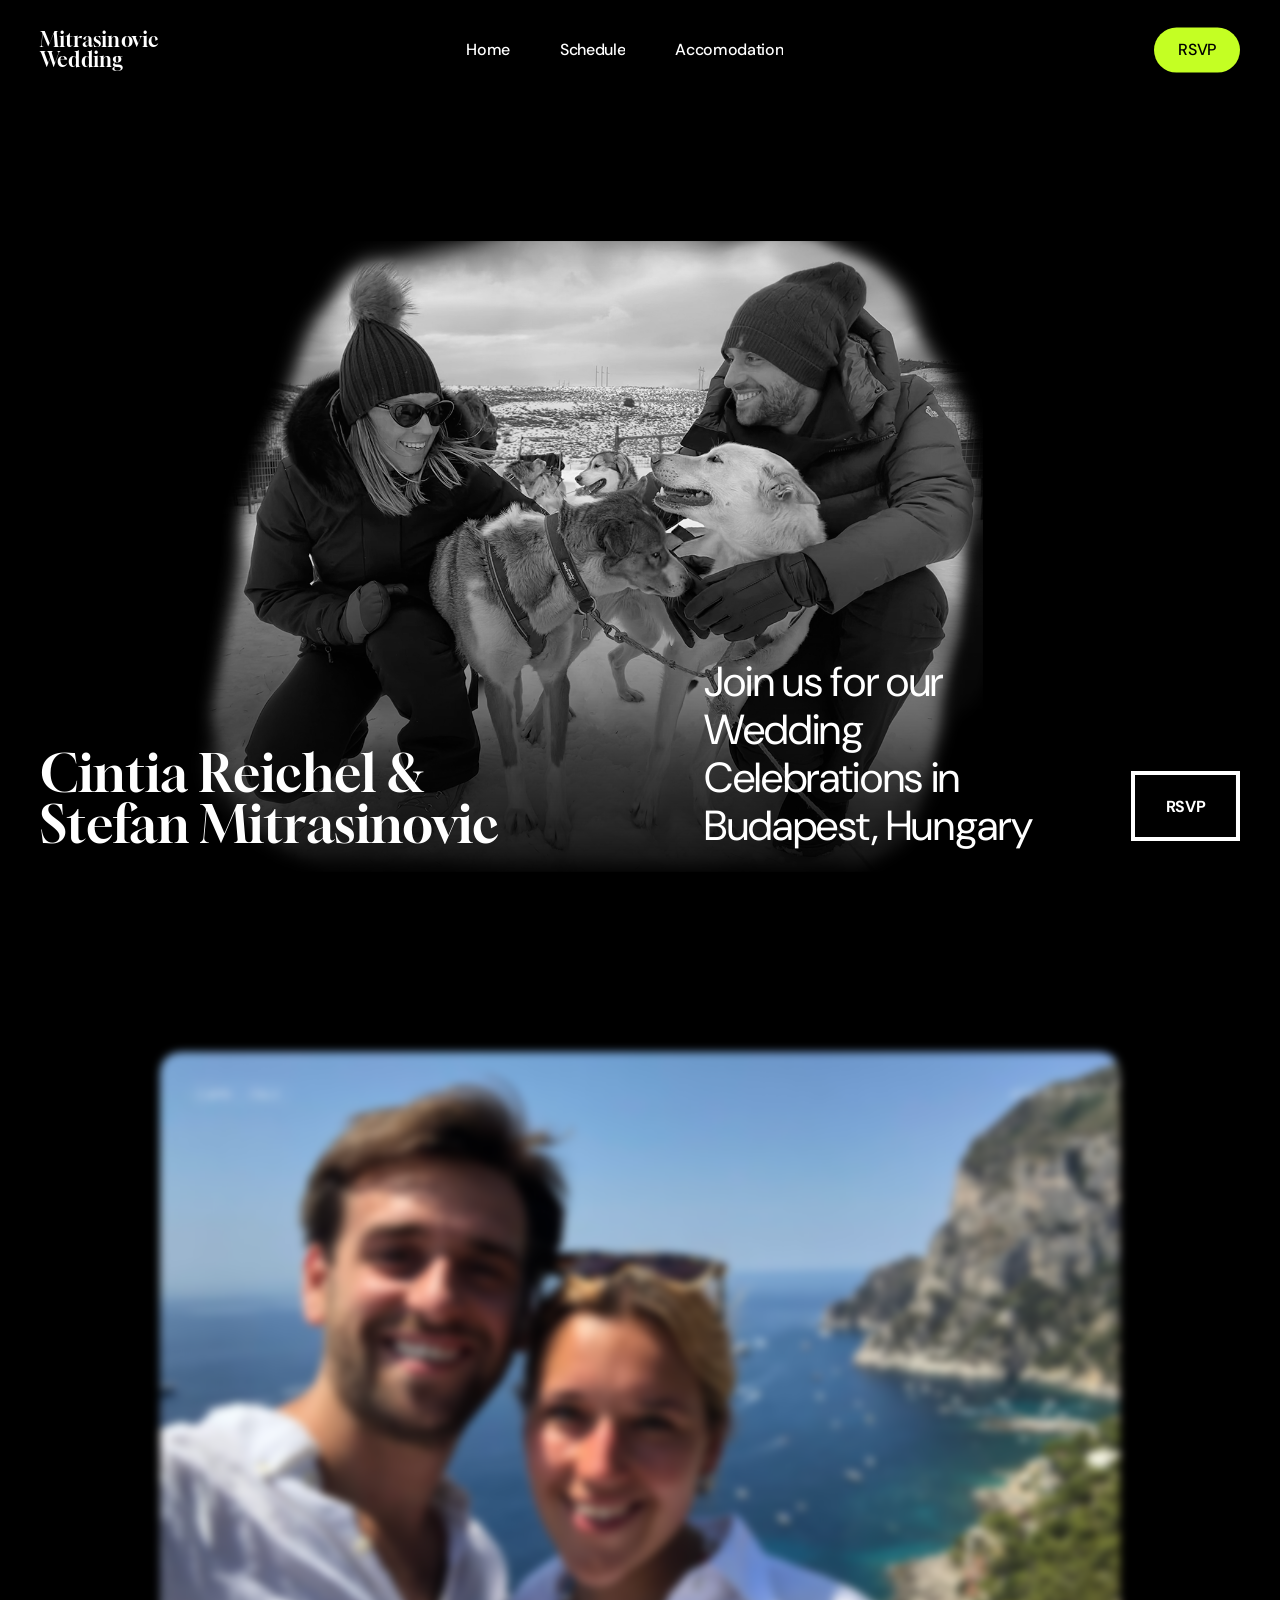
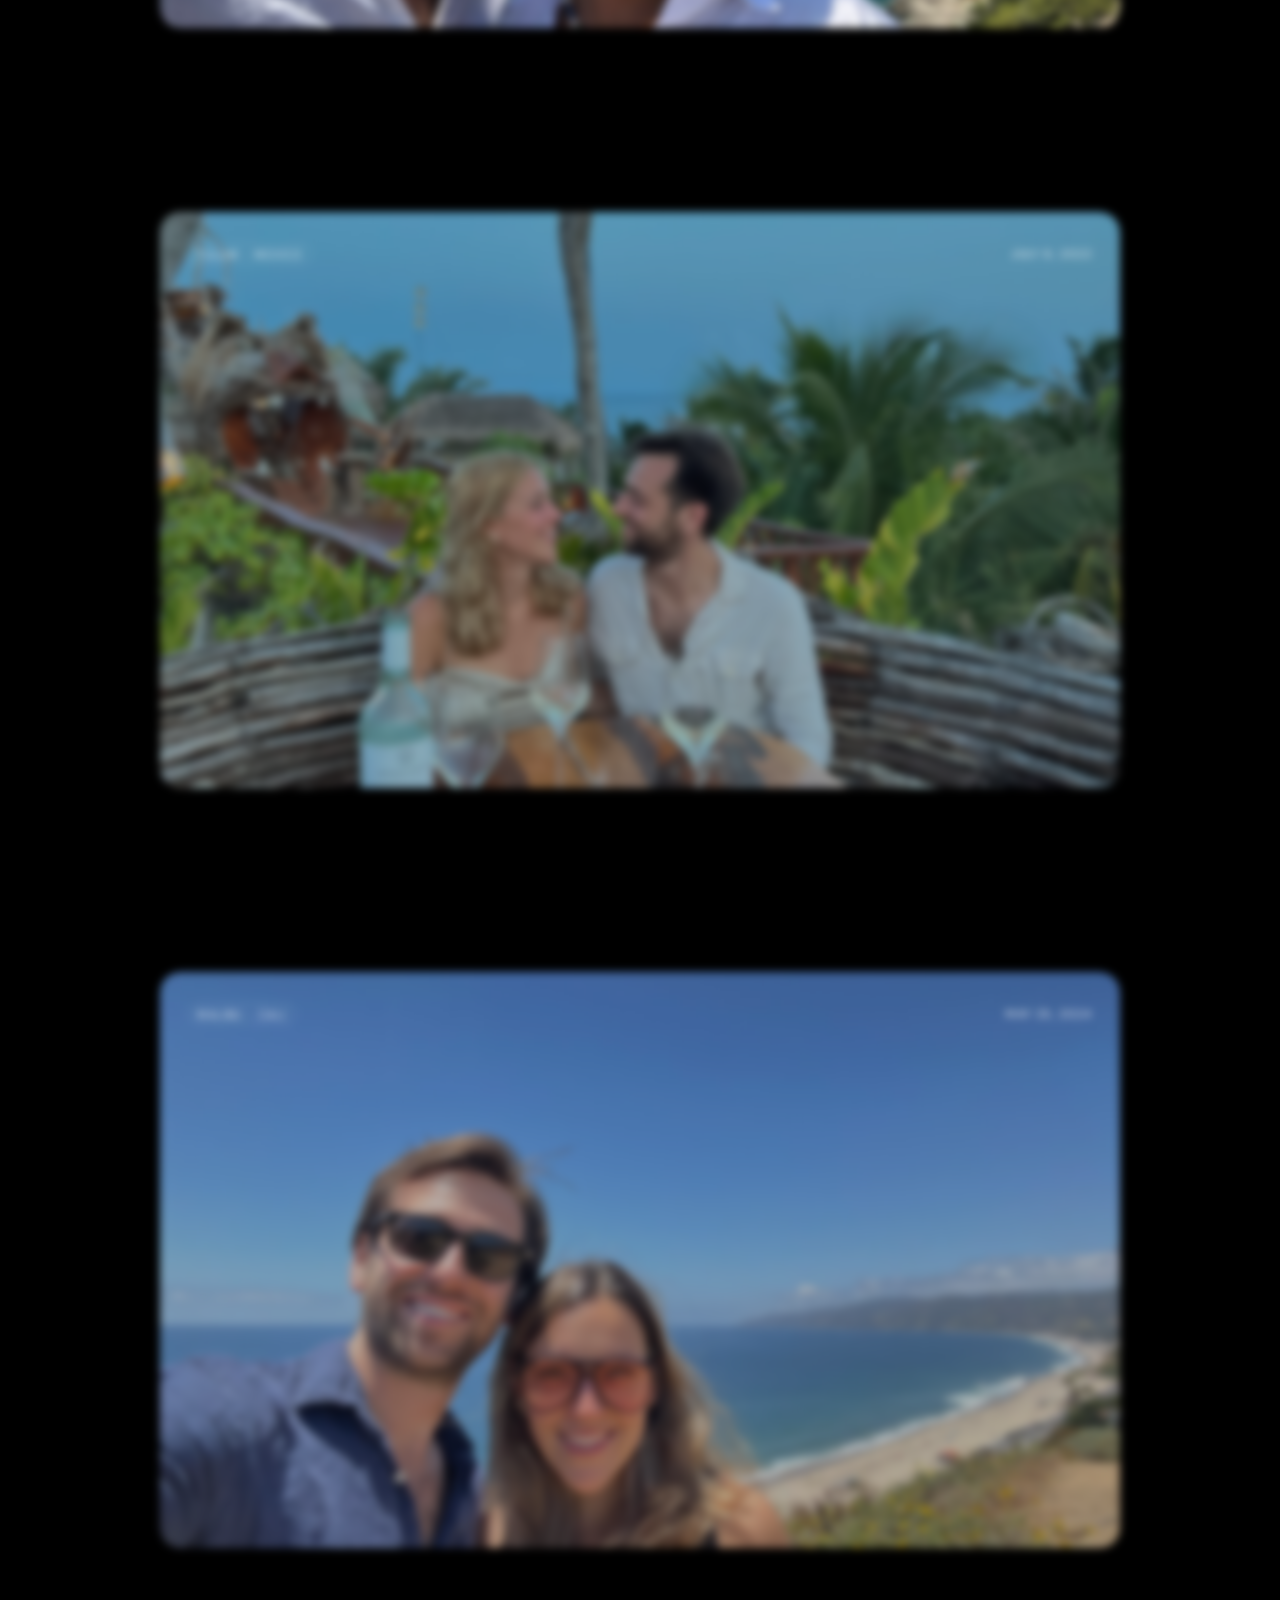
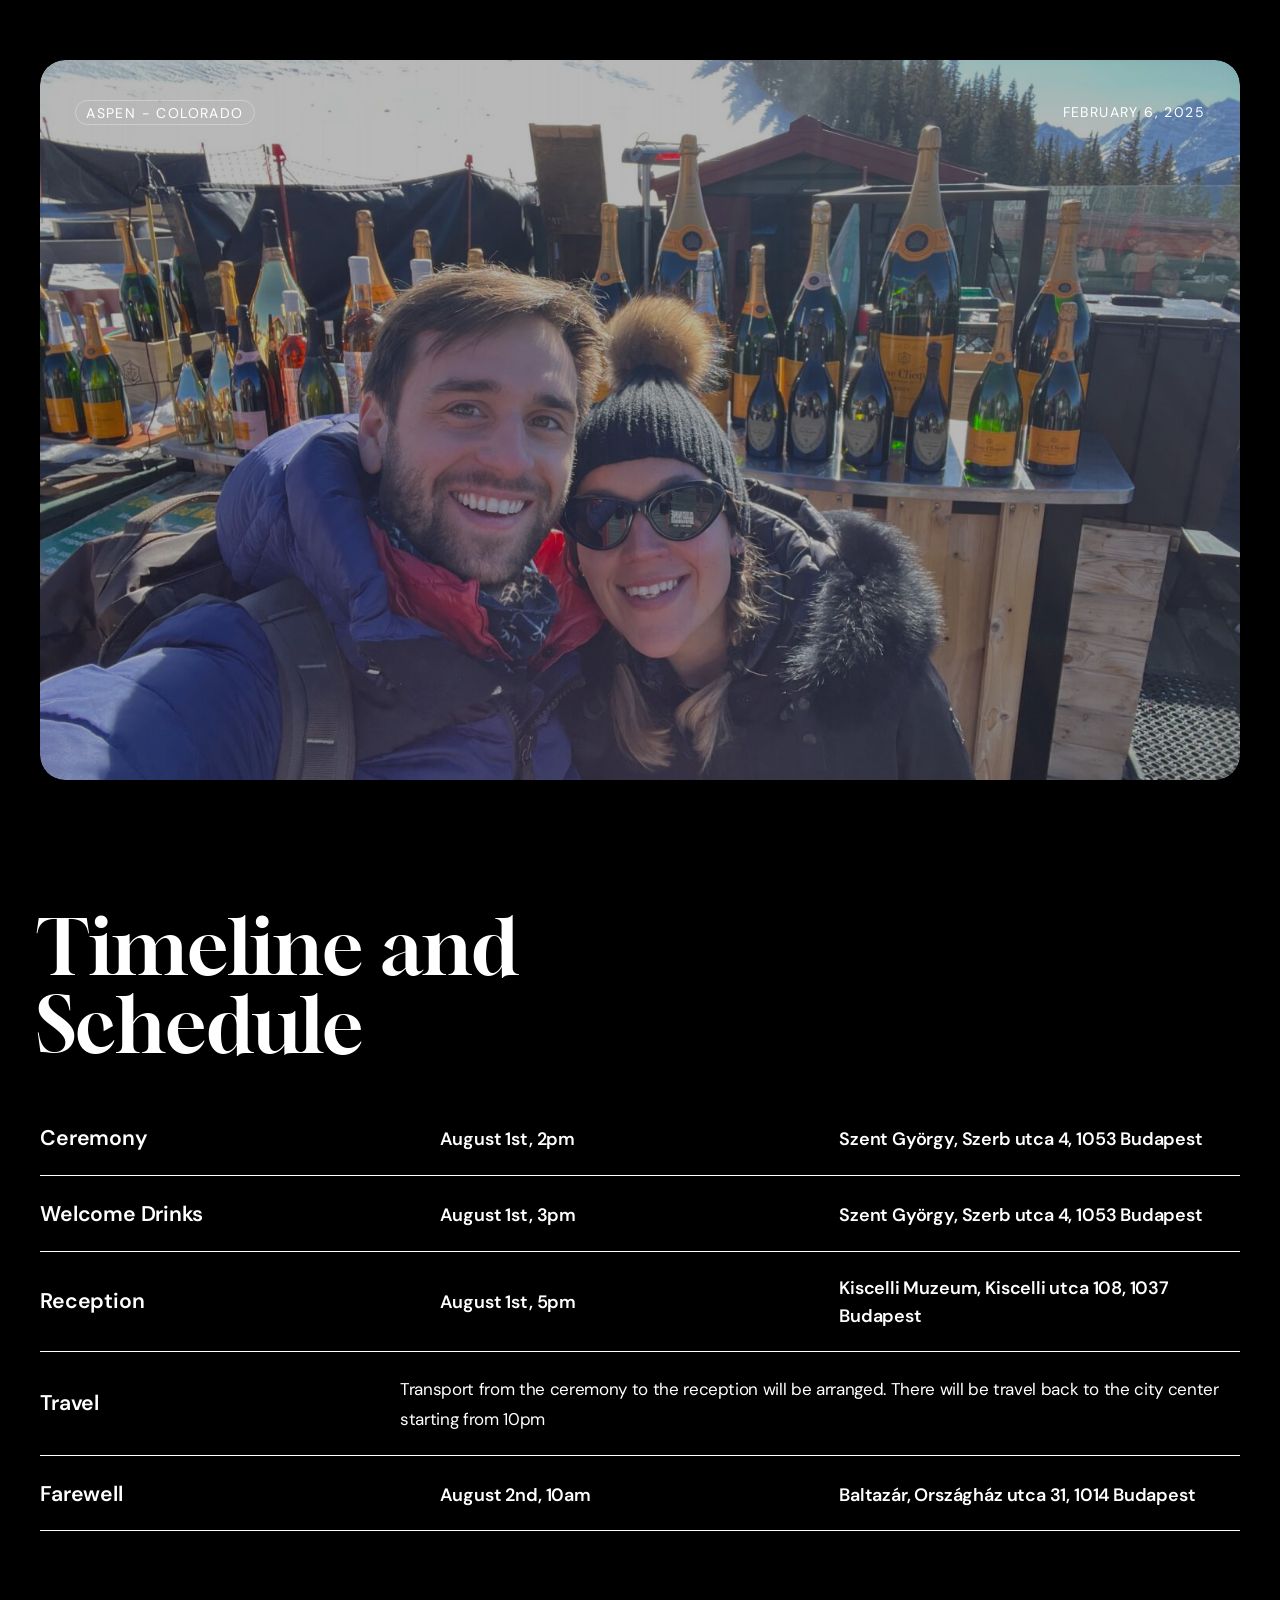
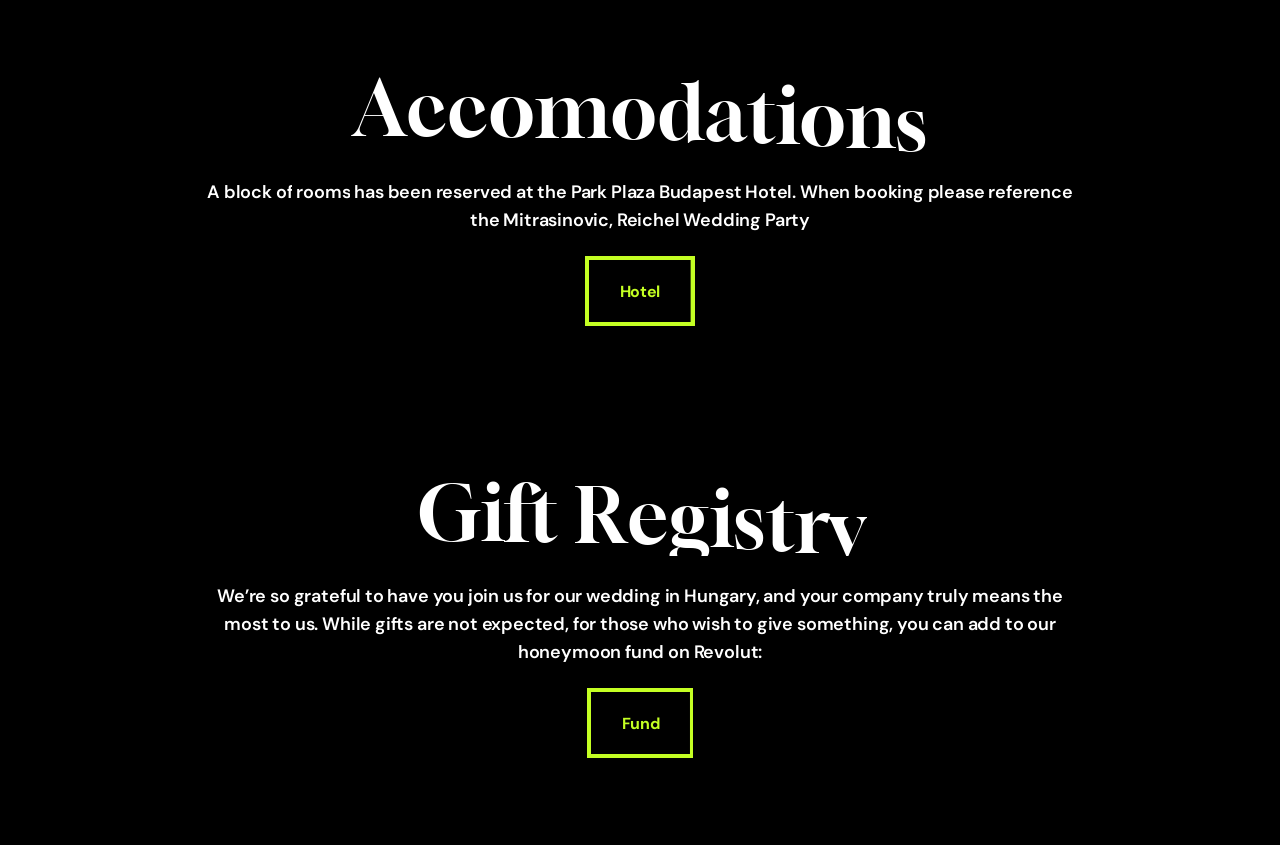
==== commit 345f17d0: "Add brunch to schedule" ====
--- a/index.html
+++ b/index.html
@@ -39,7 +39,7 @@
 <link rel="stylesheet" id="nectar_default_font_open_sans-css" href="https://fonts.googleapis.com/css?family=Open+Sans%3A300%2C400%2C600%2C700&amp;subset=latin%2Clatin-ext&amp;display=swap" type="text/css" media="all">
 <link rel="stylesheet" id="responsive-css" href="/wp-content/themes/salient/css/build/responsive.css?ver=17.3.0" type="text/css" media="all">
 <link rel="stylesheet" id="skin-material-css" href="/wp-content/themes/salient/css/build/skin-material.css?ver=17.3.0" type="text/css" media="all">
-<link rel="stylesheet" id="salient-wp-menu-dynamic-css" href="/wp-content/uploads/salient/menu-dynamic.css?ver=48885" type="text/css" media="all">
+<link rel="stylesheet" id="salient-wp-menu-dynamic-css" href="/wp-content/uploads/salient/menu-dynamic.css?ver=7345" type="text/css" media="all">
 <link rel="stylesheet" id="js_composer_front-css" href="/wp-content/themes/salient/css/build/plugins/js_composer.css?ver=17.3.0" type="text/css" media="all">
 <link rel="stylesheet" id="dynamic-css-css" href="/wp-content/themes/salient/css/salient-dynamic-styles.css?ver=40045" type="text/css" media="all">
 <style id="dynamic-css-inline-css" type="text/css">
@@ -155,7 +155,7 @@
 	<div class="vc_col-sm-12 wpb_column column_container vc_column_container col bottom_padding_desktop_40px " data-padding-pos="all" data-has-bg-color="false" data-bg-color="" data-bg-opacity="1" data-animation="" data-delay="0">
 		<div class="vc_column-inner">
 			<div class="wpb_wrapper">
-				<div id="fws_68cb237668ebe" data-midnight="" data-column-margin="10px" class="wpb_row vc_row-fluid vc_row inner_row vc_row-o-equal-height vc_row-flex vc_row-o-content-bottom" style=""><div class="row-bg-wrap"> <div class="row-bg"></div> </div><div class="row_col_wrap_12_inner col span_12  left">
+				<div id="fws_68db05f2682af" data-midnight="" data-column-margin="10px" class="wpb_row vc_row-fluid vc_row inner_row vc_row-o-equal-height vc_row-flex vc_row-o-content-bottom" style=""><div class="row-bg-wrap"> <div class="row-bg"></div> </div><div class="row_col_wrap_12_inner col span_12  left">
 	<div class="vc_col-sm-6 wpb_column column_container vc_column_container col child_column right_padding_desktop_15pct right_padding_tablet_50pct right_padding_phone_15pct " data-padding-pos="all" data-has-bg-color="false" data-bg-color="" data-bg-opacity="1" data-animation="" data-delay="0">
 		<div class="vc_column-inner">
 		<div class="wpb_wrapper">
@@ -209,7 +209,7 @@
 		</div>
 	</div> 
 </div></div>
-		<div id="fws_68cb2376697e8" data-column-margin="default" data-midnight="light" class="wpb_row vc_row-fluid vc_row full-width-content vc_row-o-equal-height vc_row-flex vc_row-o-content-top  right_padding_40px left_padding_40px top_padding_tablet_40px right_padding_tablet_6pct left_padding_tablet_6pct" style="padding-top: 80px; padding-bottom: 0px;"><div class="row-bg-wrap" data-bg-animation="none" data-bg-animation-delay="" data-bg-overlay="false"><div class="inner-wrap row-bg-layer"><div class="row-bg viewport-desktop using-bg-color" style="background-color: #000000;"></div></div></div><div class="row_col_wrap_12 col span_12 light left">
+		<div id="fws_68db05f269063" data-column-margin="default" data-midnight="light" class="wpb_row vc_row-fluid vc_row full-width-content vc_row-o-equal-height vc_row-flex vc_row-o-content-top  right_padding_40px left_padding_40px top_padding_tablet_40px right_padding_tablet_6pct left_padding_tablet_6pct" style="padding-top: 80px; padding-bottom: 0px;"><div class="row-bg-wrap" data-bg-animation="none" data-bg-animation-delay="" data-bg-overlay="false"><div class="inner-wrap row-bg-layer"><div class="row-bg viewport-desktop using-bg-color" style="background-color: #000000;"></div></div></div><div class="row_col_wrap_12 col span_12 light left">
 	<div class="vc_col-sm-12 wpb_column column_container vc_column_container col no-extra-padding inherit_tablet inherit_phone " data-padding-pos="all" data-has-bg-color="false" data-bg-color="" data-bg-opacity="1" data-animation="" data-delay="0">
 		<div class="vc_column-inner">
 			<div class="wpb_wrapper">
@@ -230,7 +230,7 @@
 	<div class="vc_col-sm-12 wpb_column column_container vc_column_container col no-extra-padding el_spacing_20px inherit_tablet inherit_phone " data-padding-pos="all" data-has-bg-color="false" data-bg-color="" data-bg-opacity="1" data-animation="" data-delay="0">
 		<div class="vc_column-inner">
 			<div class="wpb_wrapper">
-				<div id="fws_68cb23766b3a2" data-midnight="" data-column-margin="default" class="wpb_row vc_row-fluid vc_row inner_row  right_padding_40pct right_padding_phone_0px" style="padding-bottom: 1%;"><div class="row-bg-wrap"> <div class="row-bg"></div> </div><div class="row_col_wrap_12_inner col span_12  left">
+				<div id="fws_68db05f26acf2" data-midnight="" data-column-margin="default" class="wpb_row vc_row-fluid vc_row inner_row  right_padding_40pct right_padding_phone_0px" style="padding-bottom: 1%;"><div class="row-bg-wrap"> <div class="row-bg"></div> </div><div class="row_col_wrap_12_inner col span_12  left">
 	<div class="vc_col-sm-12 wpb_column column_container vc_column_container col child_column no-extra-padding inherit_tablet inherit_phone " data-padding-pos="all" data-has-bg-color="false" data-bg-color="" data-bg-opacity="1" data-animation="" data-delay="0">
 		<div class="vc_column-inner">
 		<div class="wpb_wrapper">
@@ -238,11 +238,11 @@
 		</div> 
 	</div>
 	</div> 
-</div></div><div id="fws_68cb23766b695" data-midnight="" data-column-margin="none" class="wpb_row vc_row-fluid vc_row inner_row" style=""><div class="row-bg-wrap"> <div class="row-bg"></div> </div><div class="row_col_wrap_12_inner col span_12  left">
+</div></div><div id="fws_68db05f26aff0" data-midnight="" data-column-margin="none" class="wpb_row vc_row-fluid vc_row inner_row" style=""><div class="row-bg-wrap"> <div class="row-bg"></div> </div><div class="row_col_wrap_12_inner col span_12  left">
 	<div class="vc_col-sm-12 wpb_column column_container vc_column_container col child_column no-extra-padding inherit_tablet inherit_phone " data-padding-pos="all" data-has-bg-color="false" data-bg-color="" data-bg-opacity="1" data-animation="" data-delay="0">
 		<div class="vc_column-inner">
 		<div class="wpb_wrapper">
-			<div class="nectar-hor-list-item   has_border_animation nectar-waypoint-el border_color_ffffff multiple-columns " data-hover-effect="none" data-br="0px" data-font-family="p" data-color="accent-color" data-columns="3" data-column-layout="even"><div class="nectar-list-item" data-icon="false" data-text-align="left"><h3>Ceremony</h3></div><div class="nectar-list-item" data-text-align="left"><h4>August 1st, 3pm</h4></div><div class="nectar-list-item" data-text-align="left"><h4>Szent Gy&ouml;rgy, Szerb utca 4, 1053 Budapest</h4></div></div><div class="nectar-hor-list-item   has_border_animation nectar-waypoint-el border_color_ffffff multiple-columns " data-hover-effect="none" data-br="0px" data-font-family="p" data-color="accent-color" data-columns="3" data-column-layout="even"><div class="nectar-list-item" data-icon="false" data-text-align="left"><h3>Reception</h3></div><div class="nectar-list-item" data-text-align="left"><h4>August 1st, 5pm</h4></div><div class="nectar-list-item" data-text-align="left"><h4>Kiscelli Muzeum, Kiscelli utca 108, 1037 Budapest</h4></div></div><div class="nectar-hor-list-item   has_border_animation nectar-waypoint-el border_color_ffffff multiple-columns " data-hover-effect="none" data-br="0px" data-font-family="p" data-color="accent-color" data-columns="3" data-column-layout="even"><div class="nectar-list-item" data-icon="false" data-text-align="left"><h3>Farewell</h3></div><div class="nectar-list-item" data-text-align="left"><h4>August 2nd, 10am</h4></div><div class="nectar-list-item" data-text-align="left"><h4>Szellkapu park, Nor/ma Grand, Margit koruit 75-87, 1024 Budapest</h4></div></div><div class="nectar-hor-list-item   has_border_animation nectar-waypoint-el border_color_ffffff multiple-columns " data-hover-effect="none" data-br="0px" data-font-family="p" data-color="accent-color" data-columns="2" data-column-layout="small_first"><div class="nectar-list-item" data-icon="false" data-text-align="left"><h3>Travel</h3></div><div class="nectar-list-item" data-text-align="left">Transport from the ceremony to the reception will be arranged with a double-decker open top bus for everyone. There will be travel back to the city center arranged as well at 1am and 3am</div></div>
+			<div class="nectar-hor-list-item   has_border_animation nectar-waypoint-el border_color_ffffff multiple-columns " data-hover-effect="none" data-br="0px" data-font-family="p" data-color="accent-color" data-columns="3" data-column-layout="even"><div class="nectar-list-item" data-icon="false" data-text-align="left"><h3>Ceremony</h3></div><div class="nectar-list-item" data-text-align="left"><h4>August 1st, 2pm</h4></div><div class="nectar-list-item" data-text-align="left"><h4>Szent Gy&ouml;rgy, Szerb utca 4, 1053 Budapest</h4></div></div><div class="nectar-hor-list-item   has_border_animation nectar-waypoint-el border_color_ffffff multiple-columns " data-hover-effect="none" data-br="0px" data-font-family="p" data-color="accent-color" data-columns="3" data-column-layout="even"><div class="nectar-list-item" data-icon="false" data-text-align="left"><h3>Welcome Drinks</h3></div><div class="nectar-list-item" data-text-align="left"><h4>August 1st, 3pm</h4></div><div class="nectar-list-item" data-text-align="left"><h4>Szent Gy&ouml;rgy, Szerb utca 4, 1053 Budapest</h4></div></div><div class="nectar-hor-list-item   has_border_animation nectar-waypoint-el border_color_ffffff multiple-columns " data-hover-effect="none" data-br="0px" data-font-family="p" data-color="accent-color" data-columns="3" data-column-layout="even"><div class="nectar-list-item" data-icon="false" data-text-align="left"><h3>Reception</h3></div><div class="nectar-list-item" data-text-align="left"><h4>August 1st, 5pm</h4></div><div class="nectar-list-item" data-text-align="left"><h4>Kiscelli Muzeum, Kiscelli utca 108, 1037 Budapest</h4></div></div><div class="nectar-hor-list-item   has_border_animation nectar-waypoint-el border_color_ffffff multiple-columns " data-hover-effect="none" data-br="0px" data-font-family="p" data-color="accent-color" data-columns="2" data-column-layout="small_first"><div class="nectar-list-item" data-icon="false" data-text-align="left"><h3>Travel</h3></div><div class="nectar-list-item" data-text-align="left">Transport from the ceremony to the reception will be arranged. There will be travel back to the city center starting from 10pm</div></div><div class="nectar-hor-list-item   has_border_animation nectar-waypoint-el border_color_ffffff multiple-columns " data-hover-effect="none" data-br="0px" data-font-family="p" data-color="accent-color" data-columns="3" data-column-layout="even"><div class="nectar-list-item" data-icon="false" data-text-align="left"><h3>Farewell</h3></div><div class="nectar-list-item" data-text-align="left"><h4>August 2nd, 10am</h4></div><div class="nectar-list-item" data-text-align="left"><h4>Baltaz&aacute;r, Orsz&aacute;gh&aacute;z utca 31, 1014 Budapest</h4></div></div>
 		</div> 
 	</div>
 	</div> 
@@ -255,7 +255,7 @@
 	<div class="vc_col-sm-12 wpb_column column_container vc_column_container col no-extra-padding el_spacing_20px inherit_tablet inherit_phone " data-padding-pos="all" data-has-bg-color="false" data-bg-color="" data-bg-opacity="1" data-animation="" data-delay="0">
 		<div class="vc_column-inner">
 			<div class="wpb_wrapper">
-				<div id="fws_68cb23766bf65" data-midnight="" data-column-margin="default" class="wpb_row vc_row-fluid vc_row inner_row  right_padding_phone_0px" style="padding-bottom: 1px;"><div class="row-bg-wrap"> <div class="row-bg"></div> </div><div class="row_col_wrap_12_inner col span_12  left">
+				<div id="fws_68db05f26bae1" data-midnight="" data-column-margin="default" class="wpb_row vc_row-fluid vc_row inner_row  right_padding_phone_0px" style="padding-bottom: 1px;"><div class="row-bg-wrap"> <div class="row-bg"></div> </div><div class="row_col_wrap_12_inner col span_12  left">
 	<div class="vc_col-sm-12 wpb_column column_container vc_column_container col child_column centered-text padding-14-percent inherit_tablet inherit_phone " data-padding-pos="left-right" data-has-bg-color="false" data-bg-color="" data-bg-opacity="1" data-animation="" data-delay="0">
 		<div class="vc_column-inner">
 		<div class="wpb_wrapper">
@@ -293,11 +293,11 @@
 		</div>
 	</div> 
 </div></div>
-		<div id="fws_68cb23766c510" data-column-margin="default" data-midnight="light" data-top-percent="10%" data-bottom-percent="6%" class="wpb_row vc_row-fluid vc_row full-width-section  top_padding_tablet_14pct" style="padding-top: calc(100vw * 0.10); padding-bottom: calc(100vw * 0.06);"><div class="row-bg-wrap" data-bg-animation="none" data-bg-animation-delay="" data-bg-overlay="false"><div class="inner-wrap row-bg-layer"><div class="row-bg viewport-desktop using-bg-color" style="background-color: #000000;"></div></div></div><div class="row_col_wrap_12 col span_12 light left">
+		<div id="fws_68db05f26c0ba" data-column-margin="default" data-midnight="light" data-top-percent="10%" data-bottom-percent="6%" class="wpb_row vc_row-fluid vc_row full-width-section  top_padding_tablet_14pct" style="padding-top: calc(100vw * 0.10); padding-bottom: calc(100vw * 0.06);"><div class="row-bg-wrap" data-bg-animation="none" data-bg-animation-delay="" data-bg-overlay="false"><div class="inner-wrap row-bg-layer"><div class="row-bg viewport-desktop using-bg-color" style="background-color: #000000;"></div></div></div><div class="row_col_wrap_12 col span_12 light left">
 	<div class="vc_col-sm-12 wpb_column column_container vc_column_container col no-extra-padding el_spacing_20px inherit_tablet inherit_phone " data-padding-pos="all" data-has-bg-color="false" data-bg-color="" data-bg-opacity="1" data-animation="" data-delay="0">
 		<div class="vc_column-inner">
 			<div class="wpb_wrapper">
-				<div id="fws_68cb23766c742" data-midnight="" data-column-margin="default" class="wpb_row vc_row-fluid vc_row inner_row  right_padding_phone_0px" style="padding-bottom: 1px;"><div class="row-bg-wrap"> <div class="row-bg"></div> </div><div class="row_col_wrap_12_inner col span_12  left">
+				<div id="fws_68db05f26c305" data-midnight="" data-column-margin="default" class="wpb_row vc_row-fluid vc_row inner_row  right_padding_phone_0px" style="padding-bottom: 1px;"><div class="row-bg-wrap"> <div class="row-bg"></div> </div><div class="row_col_wrap_12_inner col span_12  left">
 	<div class="vc_col-sm-12 wpb_column column_container vc_column_container col child_column centered-text padding-14-percent inherit_tablet inherit_phone " data-padding-pos="left-right" data-has-bg-color="false" data-bg-color="" data-bg-opacity="1" data-animation="" data-delay="0">
 		<div class="vc_column-inner">
 		<div class="wpb_wrapper">
@@ -486,11 +486,11 @@
             } }@media only screen and (max-width: 999px) { .vc_row.bottom_padding_tablet_6pct {
               padding-bottom: 6%!important;
             } }</style><div class="nectar-global-section nectar_hook_global_section_footer" role="contentinfo"><div class="container normal-container row"> 
-		<div id="fws_68cb23766d353" data-column-margin="none" data-midnight="light" data-top-percent="4%" class="wpb_row vc_row-fluid vc_row full-width-content vc_row-o-equal-height vc_row-flex vc_row-o-content-top  right_padding_40px left_padding_40px nectar-overflow-hidden bottom_padding_tablet_6pct right_padding_tablet_6pct left_padding_tablet_6pct" style="padding-top: calc(100vw * 0.04); padding-bottom: 40px;"><div class="row-bg-wrap" data-bg-animation="none" data-bg-animation-delay="" data-bg-overlay="false"><div class="inner-wrap row-bg-layer"><div class="row-bg viewport-desktop using-bg-color" style="background-color: #000000;"></div></div></div><div class="row_col_wrap_12 col span_12 light left">
+		<div id="fws_68db05f26d02d" data-column-margin="none" data-midnight="light" data-top-percent="4%" class="wpb_row vc_row-fluid vc_row full-width-content vc_row-o-equal-height vc_row-flex vc_row-o-content-top  right_padding_40px left_padding_40px nectar-overflow-hidden bottom_padding_tablet_6pct right_padding_tablet_6pct left_padding_tablet_6pct" style="padding-top: calc(100vw * 0.04); padding-bottom: 40px;"><div class="row-bg-wrap" data-bg-animation="none" data-bg-animation-delay="" data-bg-overlay="false"><div class="inner-wrap row-bg-layer"><div class="row-bg viewport-desktop using-bg-color" style="background-color: #000000;"></div></div></div><div class="row_col_wrap_12 col span_12 light left">
 	<div class="vc_col-sm-12 wpb_column column_container vc_column_container col no-extra-padding el_spacing_0px inherit_tablet inherit_phone " data-padding-pos="all" data-has-bg-color="false" data-bg-color="" data-bg-opacity="1" data-animation="" data-delay="0">
 		<div class="vc_column-inner">
 			<div class="wpb_wrapper">
-				<div id="fws_68cb23766d5a1" data-midnight="" data-column-margin="default" class="wpb_row vc_row-fluid vc_row inner_row" style=""><div class="row-bg-wrap"> <div class="row-bg"></div> </div><div class="row_col_wrap_12_inner col span_12  left">
+				<div id="fws_68db05f26d282" data-midnight="" data-column-margin="default" class="wpb_row vc_row-fluid vc_row inner_row" style=""><div class="row-bg-wrap"> <div class="row-bg"></div> </div><div class="row_col_wrap_12_inner col span_12  left">
 	<div class="vc_col-sm-12 wpb_column column_container vc_column_container col child_column no-extra-padding inherit_tablet inherit_phone " data-padding-pos="all" data-has-bg-color="false" data-bg-color="" data-bg-opacity="1" data-animation="" data-delay="0">
 		<div class="vc_column-inner">
 		<div class="wpb_wrapper">
@@ -566,7 +566,7 @@
 <script data-pagespeed-no-defer data-nowprocket data-wpacu-skip data-no-optimize type="salientlazyscript" data-salient-lazy-type="text/javascript" src="/wp-content/themes/salient/js/build/third-party/superfish.js?ver=1.5.8" id="superfish-js"></script>
 <script type="text/javascript" id="nectar-frontend-js-extra">
 /* <![CDATA[ */
-var nectarLove = {"ajaxurl":"\/wp-admin\/admin-ajax.php","postID":"17","rooturl":"","disqusComments":"false","loveNonce":"e7741c4edf","mapApiKey":""};
+var nectarLove = {"ajaxurl":"\/wp-admin\/admin-ajax.php","postID":"17","rooturl":"","disqusComments":"false","loveNonce":"a1146c5556","mapApiKey":""};
 var nectarOptions = {"delay_js":"1","smooth_scroll":"true","smooth_scroll_strength":"50","quick_search":"false","react_compat":"disabled","header_entrance":"true","body_border_func":"default","disable_box_roll_mobile":"off","body_border_mobile":"0","dropdown_hover_intent":"default","simplify_ocm_mobile":"0","mobile_header_format":"default","ocm_btn_position":"left","left_header_dropdown_func":"default","ajax_add_to_cart":"0","ocm_remove_ext_menu_items":"remove_images","woo_product_filter_toggle":"0","woo_sidebar_toggles":"true","woo_sticky_sidebar":"0","woo_minimal_product_hover":"default","woo_minimal_product_effect":"default","woo_related_upsell_carousel":"false","woo_product_variable_select":"default","woo_using_cart_addons":"false","view_transitions_effect":"gradient-wipe"};
 var nectar_front_i18n = {"menu":"Menu","next":"Next","previous":"Previous","close":"Close"};
 /* ]]> */
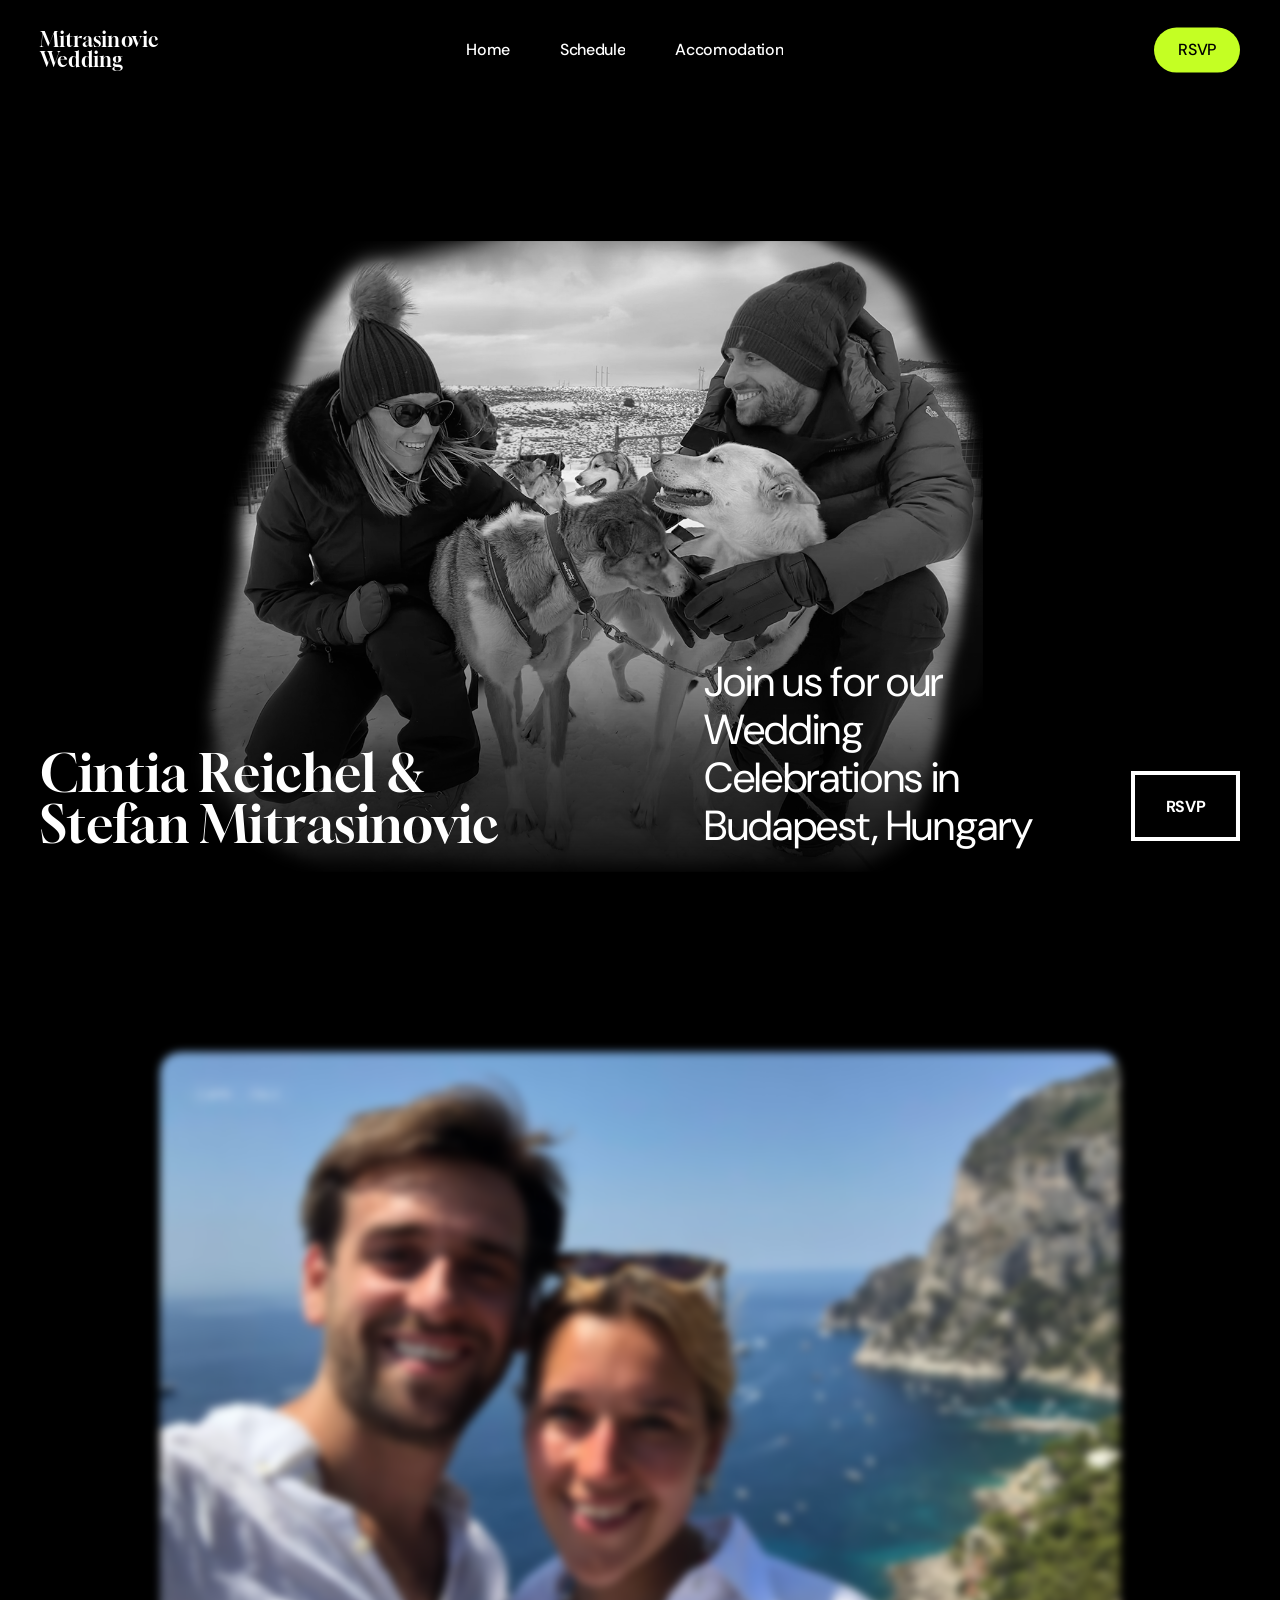
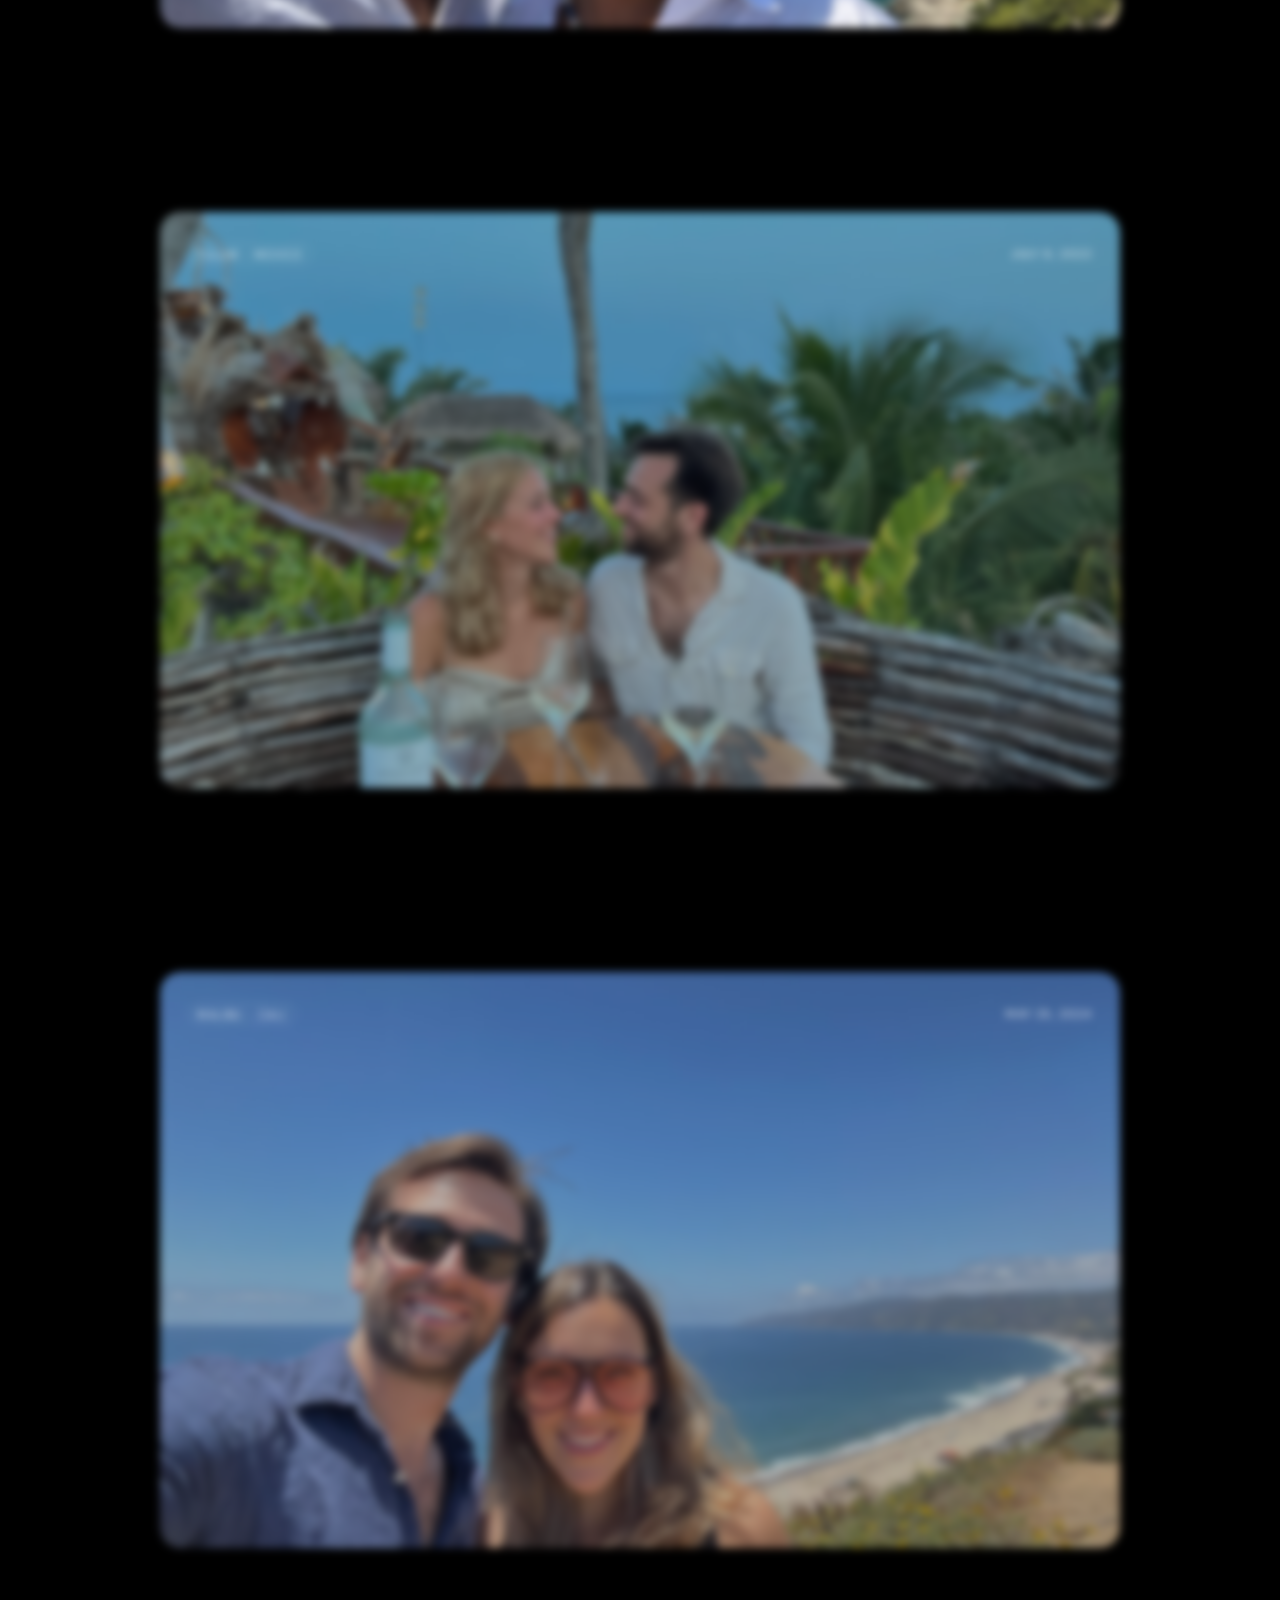
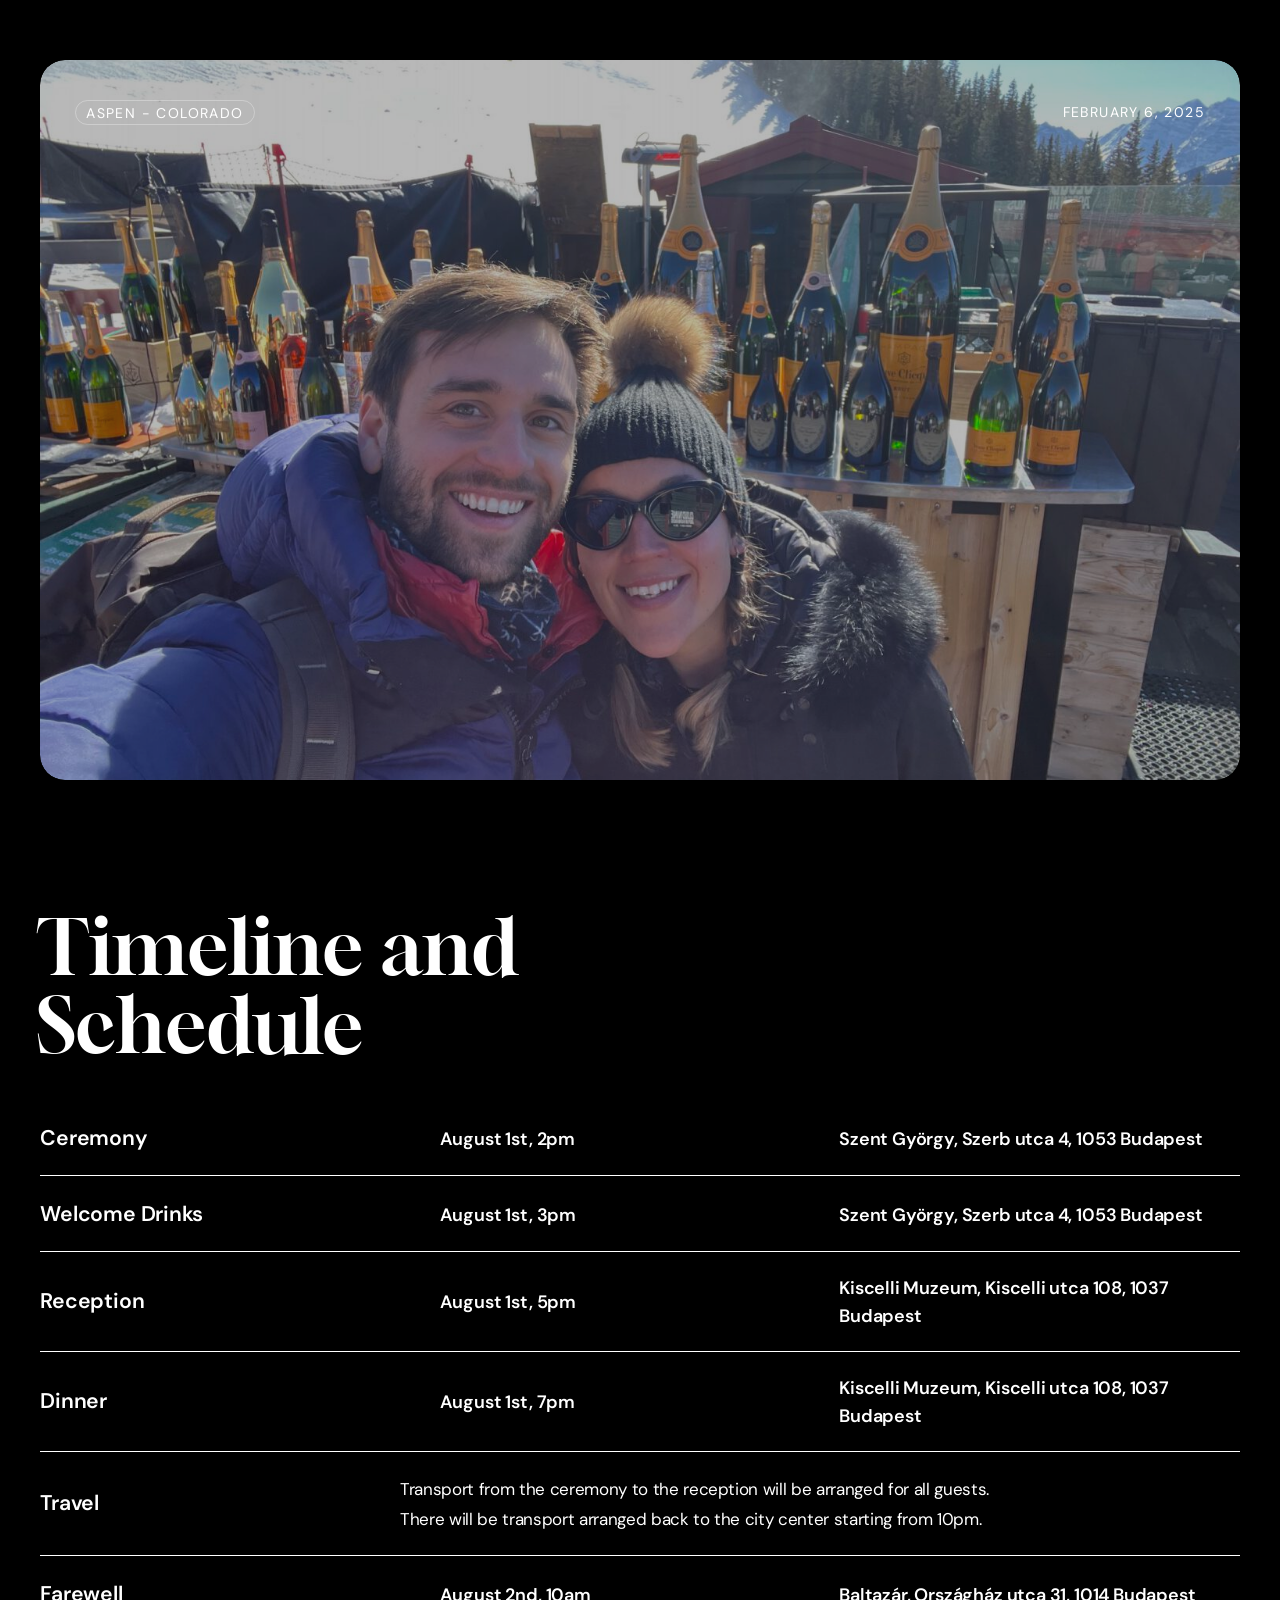
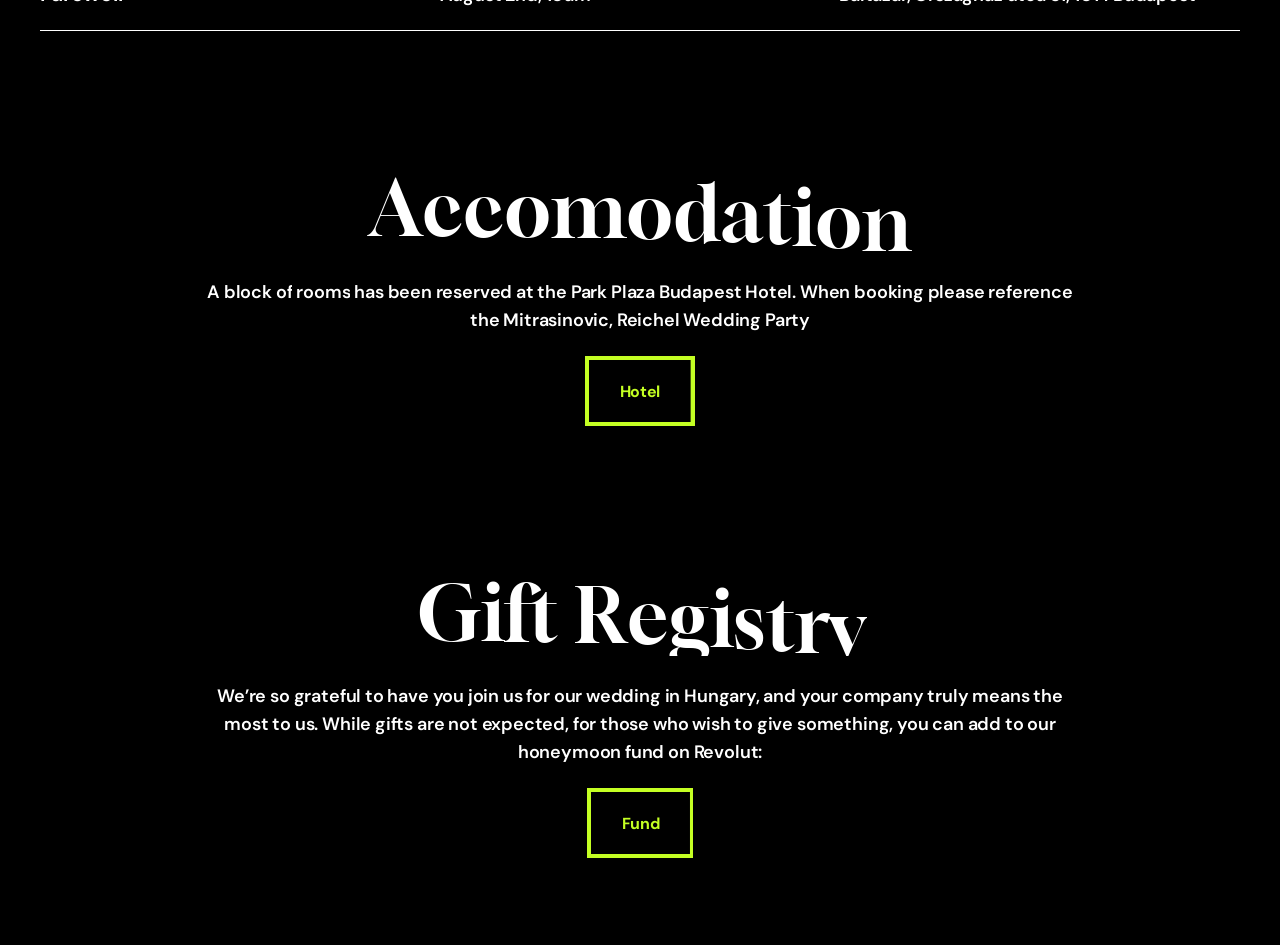
==== commit 12dfb3a7: "add dinner to schedule" ====
--- a/index.html
+++ b/index.html
@@ -39,7 +39,7 @@
 <link rel="stylesheet" id="nectar_default_font_open_sans-css" href="https://fonts.googleapis.com/css?family=Open+Sans%3A300%2C400%2C600%2C700&amp;subset=latin%2Clatin-ext&amp;display=swap" type="text/css" media="all">
 <link rel="stylesheet" id="responsive-css" href="/wp-content/themes/salient/css/build/responsive.css?ver=17.3.0" type="text/css" media="all">
 <link rel="stylesheet" id="skin-material-css" href="/wp-content/themes/salient/css/build/skin-material.css?ver=17.3.0" type="text/css" media="all">
-<link rel="stylesheet" id="salient-wp-menu-dynamic-css" href="/wp-content/uploads/salient/menu-dynamic.css?ver=7345" type="text/css" media="all">
+<link rel="stylesheet" id="salient-wp-menu-dynamic-css" href="/wp-content/uploads/salient/menu-dynamic.css?ver=24081" type="text/css" media="all">
 <link rel="stylesheet" id="js_composer_front-css" href="/wp-content/themes/salient/css/build/plugins/js_composer.css?ver=17.3.0" type="text/css" media="all">
 <link rel="stylesheet" id="dynamic-css-css" href="/wp-content/themes/salient/css/salient-dynamic-styles.css?ver=40045" type="text/css" media="all">
 <style id="dynamic-css-inline-css" type="text/css">
@@ -48,9 +48,9 @@
     display: none;
 }
 </style>
-<link rel="stylesheet" id="redux-google-fonts-salient_redux-css" href="http://fonts.googleapis.com/css?family=Gloock%3A400%7CDM+Sans%3A400%2C600%7CSource+Serif+Pro%3A400&amp;display=swap&amp;ver=6.8.2" type="text/css" media="all">
+<link rel="stylesheet" id="redux-google-fonts-salient_redux-css" href="http://fonts.googleapis.com/css?family=Gloock%3A400%7CDM+Sans%3A400%2C600%7CSource+Serif+Pro%3A400&amp;display=swap&amp;ver=6.8.3" type="text/css" media="all">
 <script></script><link rel="https://api.w.org/" href="/wp-json/"><link rel="alternate" title="JSON" type="application/json" href="/wp-json/wp/v2/pages/17"><link rel="EditURI" type="application/rsd+xml" title="RSD" href="/xmlrpc.php?rsd">
-<meta name="generator" content="WordPress 6.8.2">
+<meta name="generator" content="WordPress 6.8.3">
 <link rel="canonical" href="/">
 <link rel="shortlink" href="/">
 <link rel="alternate" title="oEmbed (JSON)" type="application/json+oembed" href="/wp-json/oembed/1.0/embed?url=http%3A%2F%2F%2F">
@@ -155,7 +155,7 @@
 	<div class="vc_col-sm-12 wpb_column column_container vc_column_container col bottom_padding_desktop_40px " data-padding-pos="all" data-has-bg-color="false" data-bg-color="" data-bg-opacity="1" data-animation="" data-delay="0">
 		<div class="vc_column-inner">
 			<div class="wpb_wrapper">
-				<div id="fws_68db05f2682af" data-midnight="" data-column-margin="10px" class="wpb_row vc_row-fluid vc_row inner_row vc_row-o-equal-height vc_row-flex vc_row-o-content-bottom" style=""><div class="row-bg-wrap"> <div class="row-bg"></div> </div><div class="row_col_wrap_12_inner col span_12  left">
+				<div id="fws_68e30f0ef020e" data-midnight="" data-column-margin="10px" class="wpb_row vc_row-fluid vc_row inner_row vc_row-o-equal-height vc_row-flex vc_row-o-content-bottom" style=""><div class="row-bg-wrap"> <div class="row-bg"></div> </div><div class="row_col_wrap_12_inner col span_12  left">
 	<div class="vc_col-sm-6 wpb_column column_container vc_column_container col child_column right_padding_desktop_15pct right_padding_tablet_50pct right_padding_phone_15pct " data-padding-pos="all" data-has-bg-color="false" data-bg-color="" data-bg-opacity="1" data-animation="" data-delay="0">
 		<div class="vc_column-inner">
 		<div class="wpb_wrapper">
@@ -209,7 +209,7 @@
 		</div>
 	</div> 
 </div></div>
-		<div id="fws_68db05f269063" data-column-margin="default" data-midnight="light" class="wpb_row vc_row-fluid vc_row full-width-content vc_row-o-equal-height vc_row-flex vc_row-o-content-top  right_padding_40px left_padding_40px top_padding_tablet_40px right_padding_tablet_6pct left_padding_tablet_6pct" style="padding-top: 80px; padding-bottom: 0px;"><div class="row-bg-wrap" data-bg-animation="none" data-bg-animation-delay="" data-bg-overlay="false"><div class="inner-wrap row-bg-layer"><div class="row-bg viewport-desktop using-bg-color" style="background-color: #000000;"></div></div></div><div class="row_col_wrap_12 col span_12 light left">
+		<div id="fws_68e30f0ef0da9" data-column-margin="default" data-midnight="light" class="wpb_row vc_row-fluid vc_row full-width-content vc_row-o-equal-height vc_row-flex vc_row-o-content-top  right_padding_40px left_padding_40px top_padding_tablet_40px right_padding_tablet_6pct left_padding_tablet_6pct" style="padding-top: 80px; padding-bottom: 0px;"><div class="row-bg-wrap" data-bg-animation="none" data-bg-animation-delay="" data-bg-overlay="false"><div class="inner-wrap row-bg-layer"><div class="row-bg viewport-desktop using-bg-color" style="background-color: #000000;"></div></div></div><div class="row_col_wrap_12 col span_12 light left">
 	<div class="vc_col-sm-12 wpb_column column_container vc_column_container col no-extra-padding inherit_tablet inherit_phone " data-padding-pos="all" data-has-bg-color="false" data-bg-color="" data-bg-opacity="1" data-animation="" data-delay="0">
 		<div class="vc_column-inner">
 			<div class="wpb_wrapper">
@@ -230,7 +230,7 @@
 	<div class="vc_col-sm-12 wpb_column column_container vc_column_container col no-extra-padding el_spacing_20px inherit_tablet inherit_phone " data-padding-pos="all" data-has-bg-color="false" data-bg-color="" data-bg-opacity="1" data-animation="" data-delay="0">
 		<div class="vc_column-inner">
 			<div class="wpb_wrapper">
-				<div id="fws_68db05f26acf2" data-midnight="" data-column-margin="default" class="wpb_row vc_row-fluid vc_row inner_row  right_padding_40pct right_padding_phone_0px" style="padding-bottom: 1%;"><div class="row-bg-wrap"> <div class="row-bg"></div> </div><div class="row_col_wrap_12_inner col span_12  left">
+				<div id="fws_68e30f0ef29f2" data-midnight="" data-column-margin="default" class="wpb_row vc_row-fluid vc_row inner_row  right_padding_40pct right_padding_phone_0px" style="padding-bottom: 1%;"><div class="row-bg-wrap"> <div class="row-bg"></div> </div><div class="row_col_wrap_12_inner col span_12  left">
 	<div class="vc_col-sm-12 wpb_column column_container vc_column_container col child_column no-extra-padding inherit_tablet inherit_phone " data-padding-pos="all" data-has-bg-color="false" data-bg-color="" data-bg-opacity="1" data-animation="" data-delay="0">
 		<div class="vc_column-inner">
 		<div class="wpb_wrapper">
@@ -238,11 +238,12 @@
 		</div> 
 	</div>
 	</div> 
-</div></div><div id="fws_68db05f26aff0" data-midnight="" data-column-margin="none" class="wpb_row vc_row-fluid vc_row inner_row" style=""><div class="row-bg-wrap"> <div class="row-bg"></div> </div><div class="row_col_wrap_12_inner col span_12  left">
+</div></div><div id="fws_68e30f0ef2d04" data-midnight="" data-column-margin="none" class="wpb_row vc_row-fluid vc_row inner_row" style=""><div class="row-bg-wrap"> <div class="row-bg"></div> </div><div class="row_col_wrap_12_inner col span_12  left">
 	<div class="vc_col-sm-12 wpb_column column_container vc_column_container col child_column no-extra-padding inherit_tablet inherit_phone " data-padding-pos="all" data-has-bg-color="false" data-bg-color="" data-bg-opacity="1" data-animation="" data-delay="0">
 		<div class="vc_column-inner">
 		<div class="wpb_wrapper">
-			<div class="nectar-hor-list-item   has_border_animation nectar-waypoint-el border_color_ffffff multiple-columns " data-hover-effect="none" data-br="0px" data-font-family="p" data-color="accent-color" data-columns="3" data-column-layout="even"><div class="nectar-list-item" data-icon="false" data-text-align="left"><h3>Ceremony</h3></div><div class="nectar-list-item" data-text-align="left"><h4>August 1st, 2pm</h4></div><div class="nectar-list-item" data-text-align="left"><h4>Szent Gy&ouml;rgy, Szerb utca 4, 1053 Budapest</h4></div></div><div class="nectar-hor-list-item   has_border_animation nectar-waypoint-el border_color_ffffff multiple-columns " data-hover-effect="none" data-br="0px" data-font-family="p" data-color="accent-color" data-columns="3" data-column-layout="even"><div class="nectar-list-item" data-icon="false" data-text-align="left"><h3>Welcome Drinks</h3></div><div class="nectar-list-item" data-text-align="left"><h4>August 1st, 3pm</h4></div><div class="nectar-list-item" data-text-align="left"><h4>Szent Gy&ouml;rgy, Szerb utca 4, 1053 Budapest</h4></div></div><div class="nectar-hor-list-item   has_border_animation nectar-waypoint-el border_color_ffffff multiple-columns " data-hover-effect="none" data-br="0px" data-font-family="p" data-color="accent-color" data-columns="3" data-column-layout="even"><div class="nectar-list-item" data-icon="false" data-text-align="left"><h3>Reception</h3></div><div class="nectar-list-item" data-text-align="left"><h4>August 1st, 5pm</h4></div><div class="nectar-list-item" data-text-align="left"><h4>Kiscelli Muzeum, Kiscelli utca 108, 1037 Budapest</h4></div></div><div class="nectar-hor-list-item   has_border_animation nectar-waypoint-el border_color_ffffff multiple-columns " data-hover-effect="none" data-br="0px" data-font-family="p" data-color="accent-color" data-columns="2" data-column-layout="small_first"><div class="nectar-list-item" data-icon="false" data-text-align="left"><h3>Travel</h3></div><div class="nectar-list-item" data-text-align="left">Transport from the ceremony to the reception will be arranged. There will be travel back to the city center starting from 10pm</div></div><div class="nectar-hor-list-item   has_border_animation nectar-waypoint-el border_color_ffffff multiple-columns " data-hover-effect="none" data-br="0px" data-font-family="p" data-color="accent-color" data-columns="3" data-column-layout="even"><div class="nectar-list-item" data-icon="false" data-text-align="left"><h3>Farewell</h3></div><div class="nectar-list-item" data-text-align="left"><h4>August 2nd, 10am</h4></div><div class="nectar-list-item" data-text-align="left"><h4>Baltaz&aacute;r, Orsz&aacute;gh&aacute;z utca 31, 1014 Budapest</h4></div></div>
+			<div class="nectar-hor-list-item   has_border_animation nectar-waypoint-el border_color_ffffff multiple-columns " data-hover-effect="none" data-br="0px" data-font-family="p" data-color="accent-color" data-columns="3" data-column-layout="even"><div class="nectar-list-item" data-icon="false" data-text-align="left"><h3>Ceremony</h3></div><div class="nectar-list-item" data-text-align="left"><h4>August 1st, 2pm</h4></div><div class="nectar-list-item" data-text-align="left"><h4>Szent Gy&ouml;rgy, Szerb utca 4, 1053 Budapest</h4></div></div><div class="nectar-hor-list-item   has_border_animation nectar-waypoint-el border_color_ffffff multiple-columns " data-hover-effect="none" data-br="0px" data-font-family="p" data-color="accent-color" data-columns="3" data-column-layout="even"><div class="nectar-list-item" data-icon="false" data-text-align="left"><h3>Welcome Drinks</h3></div><div class="nectar-list-item" data-text-align="left"><h4>August 1st, 3pm</h4></div><div class="nectar-list-item" data-text-align="left"><h4>Szent Gy&ouml;rgy, Szerb utca 4, 1053 Budapest</h4></div></div><div class="nectar-hor-list-item   has_border_animation nectar-waypoint-el border_color_ffffff multiple-columns " data-hover-effect="none" data-br="0px" data-font-family="p" data-color="accent-color" data-columns="3" data-column-layout="even"><div class="nectar-list-item" data-icon="false" data-text-align="left"><h3>Reception</h3></div><div class="nectar-list-item" data-text-align="left"><h4>August 1st, 5pm</h4></div><div class="nectar-list-item" data-text-align="left"><h4>Kiscelli Muzeum, Kiscelli utca 108, 1037 Budapest</h4></div></div><div class="nectar-hor-list-item   has_border_animation nectar-waypoint-el border_color_ffffff multiple-columns " data-hover-effect="none" data-br="0px" data-font-family="p" data-color="accent-color" data-columns="3" data-column-layout="even"><div class="nectar-list-item" data-icon="false" data-text-align="left"><h3>Dinner</h3></div><div class="nectar-list-item" data-text-align="left"><h4>August 1st, 7pm</h4></div><div class="nectar-list-item" data-text-align="left"><h4>Kiscelli Muzeum, Kiscelli utca 108, 1037 Budapest</h4></div></div><div class="nectar-hor-list-item   has_border_animation nectar-waypoint-el border_color_ffffff multiple-columns " data-hover-effect="none" data-br="0px" data-font-family="p" data-color="accent-color" data-columns="2" data-column-layout="small_first"><div class="nectar-list-item" data-icon="false" data-text-align="left"><h3>Travel</h3></div><div class="nectar-list-item" data-text-align="left">Transport from the ceremony to the reception will be arranged for all guests.<br>
+There will be transport arranged back to the city center starting from 10pm.</div></div><div class="nectar-hor-list-item   has_border_animation nectar-waypoint-el border_color_ffffff multiple-columns " data-hover-effect="none" data-br="0px" data-font-family="p" data-color="accent-color" data-columns="3" data-column-layout="even"><div class="nectar-list-item" data-icon="false" data-text-align="left"><h3>Farewell</h3></div><div class="nectar-list-item" data-text-align="left"><h4>August 2nd, 10am</h4></div><div class="nectar-list-item" data-text-align="left"><h4>Baltaz&aacute;r, Orsz&aacute;gh&aacute;z utca 31, 1014 Budapest</h4></div></div>
 		</div> 
 	</div>
 	</div> 
@@ -255,11 +256,11 @@
 	<div class="vc_col-sm-12 wpb_column column_container vc_column_container col no-extra-padding el_spacing_20px inherit_tablet inherit_phone " data-padding-pos="all" data-has-bg-color="false" data-bg-color="" data-bg-opacity="1" data-animation="" data-delay="0">
 		<div class="vc_column-inner">
 			<div class="wpb_wrapper">
-				<div id="fws_68db05f26bae1" data-midnight="" data-column-margin="default" class="wpb_row vc_row-fluid vc_row inner_row  right_padding_phone_0px" style="padding-bottom: 1px;"><div class="row-bg-wrap"> <div class="row-bg"></div> </div><div class="row_col_wrap_12_inner col span_12  left">
+				<div id="fws_68e30f0ef37fb" data-midnight="" data-column-margin="default" class="wpb_row vc_row-fluid vc_row inner_row  right_padding_phone_0px" style="padding-bottom: 1px;"><div class="row-bg-wrap"> <div class="row-bg"></div> </div><div class="row_col_wrap_12_inner col span_12  left">
 	<div class="vc_col-sm-12 wpb_column column_container vc_column_container col child_column centered-text padding-14-percent inherit_tablet inherit_phone " data-padding-pos="left-right" data-has-bg-color="false" data-bg-color="" data-bg-opacity="1" data-animation="" data-delay="0">
 		<div class="vc_column-inner">
 		<div class="wpb_wrapper">
-			<div class="nectar-split-heading  font_size_6vw font_size_max_108px font_size_tablet_7vw " data-align="default" data-m-align="inherit" data-text-effect="letter-reveal-bottom" data-animation-type="line-reveal-by-space" data-animation-delay="0" data-animation-offset="" data-m-rm-animation="" data-stagger="true" data-custom-font-size="true" style="font-size: 6vw; line-height: 6.6vw;"><h2>Accomodations</h2></div><div class="nectar-split-heading " data-align="center" data-m-align="inherit" data-text-effect="default" data-animation-type="line-reveal-by-space" data-animation-delay="0" data-animation-offset="" data-m-rm-animation="" data-stagger="" data-custom-font-size="false"><h4 style="max-width: 900px;">A block of rooms has been reserved at the Park Plaza Budapest Hotel.<br>
+			<div class="nectar-split-heading  font_size_6vw font_size_max_108px font_size_tablet_7vw " data-align="default" data-m-align="inherit" data-text-effect="letter-reveal-bottom" data-animation-type="line-reveal-by-space" data-animation-delay="0" data-animation-offset="" data-m-rm-animation="" data-stagger="true" data-custom-font-size="true" style="font-size: 6vw; line-height: 6.6vw;"><h2>Accomodation</h2></div><div class="nectar-split-heading " data-align="center" data-m-align="inherit" data-text-effect="default" data-animation-type="line-reveal-by-space" data-animation-delay="0" data-animation-offset="" data-m-rm-animation="" data-stagger="" data-custom-font-size="false"><h4 style="max-width: 900px;">A block of rooms has been reserved at the Park Plaza Budapest Hotel.<br>
 When booking please reference the Mitrasinovic, Reichel Wedding Party</h4></div>
 		<div class="nectar-3d-transparent-button" style="" data-size="large">
 		  <a href="https://www.radissonhotels.com/en-us/booking/room-display?hotelCode=HUPPBUDART&amp;checkInDate=2026-07-30&amp;checkOutDate=2026-08-03&amp;adults%5B%5D=2&amp;children%5B%5D=0&amp;aoc%5B%5D=&amp;searchType=pac&amp;promotionCode=WEDD&amp;voucher=&amp;brands=&amp;brandFirst=" target="_blank" role="button" class=""><span class="hidden-text">Hotel</span>
@@ -293,11 +294,11 @@
 		</div>
 	</div> 
 </div></div>
-		<div id="fws_68db05f26c0ba" data-column-margin="default" data-midnight="light" data-top-percent="10%" data-bottom-percent="6%" class="wpb_row vc_row-fluid vc_row full-width-section  top_padding_tablet_14pct" style="padding-top: calc(100vw * 0.10); padding-bottom: calc(100vw * 0.06);"><div class="row-bg-wrap" data-bg-animation="none" data-bg-animation-delay="" data-bg-overlay="false"><div class="inner-wrap row-bg-layer"><div class="row-bg viewport-desktop using-bg-color" style="background-color: #000000;"></div></div></div><div class="row_col_wrap_12 col span_12 light left">
+		<div id="fws_68e30f0ef3d98" data-column-margin="default" data-midnight="light" data-top-percent="10%" data-bottom-percent="6%" class="wpb_row vc_row-fluid vc_row full-width-section  top_padding_tablet_14pct" style="padding-top: calc(100vw * 0.10); padding-bottom: calc(100vw * 0.06);"><div class="row-bg-wrap" data-bg-animation="none" data-bg-animation-delay="" data-bg-overlay="false"><div class="inner-wrap row-bg-layer"><div class="row-bg viewport-desktop using-bg-color" style="background-color: #000000;"></div></div></div><div class="row_col_wrap_12 col span_12 light left">
 	<div class="vc_col-sm-12 wpb_column column_container vc_column_container col no-extra-padding el_spacing_20px inherit_tablet inherit_phone " data-padding-pos="all" data-has-bg-color="false" data-bg-color="" data-bg-opacity="1" data-animation="" data-delay="0">
 		<div class="vc_column-inner">
 			<div class="wpb_wrapper">
-				<div id="fws_68db05f26c305" data-midnight="" data-column-margin="default" class="wpb_row vc_row-fluid vc_row inner_row  right_padding_phone_0px" style="padding-bottom: 1px;"><div class="row-bg-wrap"> <div class="row-bg"></div> </div><div class="row_col_wrap_12_inner col span_12  left">
+				<div id="fws_68e30f0ef3fd1" data-midnight="" data-column-margin="default" class="wpb_row vc_row-fluid vc_row inner_row  right_padding_phone_0px" style="padding-bottom: 1px;"><div class="row-bg-wrap"> <div class="row-bg"></div> </div><div class="row_col_wrap_12_inner col span_12  left">
 	<div class="vc_col-sm-12 wpb_column column_container vc_column_container col child_column centered-text padding-14-percent inherit_tablet inherit_phone " data-padding-pos="left-right" data-has-bg-color="false" data-bg-color="" data-bg-opacity="1" data-animation="" data-delay="0">
 		<div class="vc_column-inner">
 		<div class="wpb_wrapper">
@@ -486,11 +487,11 @@
             } }@media only screen and (max-width: 999px) { .vc_row.bottom_padding_tablet_6pct {
               padding-bottom: 6%!important;
             } }</style><div class="nectar-global-section nectar_hook_global_section_footer" role="contentinfo"><div class="container normal-container row"> 
-		<div id="fws_68db05f26d02d" data-column-margin="none" data-midnight="light" data-top-percent="4%" class="wpb_row vc_row-fluid vc_row full-width-content vc_row-o-equal-height vc_row-flex vc_row-o-content-top  right_padding_40px left_padding_40px nectar-overflow-hidden bottom_padding_tablet_6pct right_padding_tablet_6pct left_padding_tablet_6pct" style="padding-top: calc(100vw * 0.04); padding-bottom: 40px;"><div class="row-bg-wrap" data-bg-animation="none" data-bg-animation-delay="" data-bg-overlay="false"><div class="inner-wrap row-bg-layer"><div class="row-bg viewport-desktop using-bg-color" style="background-color: #000000;"></div></div></div><div class="row_col_wrap_12 col span_12 light left">
+		<div id="fws_68e30f0f00a78" data-column-margin="none" data-midnight="light" data-top-percent="4%" class="wpb_row vc_row-fluid vc_row full-width-content vc_row-o-equal-height vc_row-flex vc_row-o-content-top  right_padding_40px left_padding_40px nectar-overflow-hidden bottom_padding_tablet_6pct right_padding_tablet_6pct left_padding_tablet_6pct" style="padding-top: calc(100vw * 0.04); padding-bottom: 40px;"><div class="row-bg-wrap" data-bg-animation="none" data-bg-animation-delay="" data-bg-overlay="false"><div class="inner-wrap row-bg-layer"><div class="row-bg viewport-desktop using-bg-color" style="background-color: #000000;"></div></div></div><div class="row_col_wrap_12 col span_12 light left">
 	<div class="vc_col-sm-12 wpb_column column_container vc_column_container col no-extra-padding el_spacing_0px inherit_tablet inherit_phone " data-padding-pos="all" data-has-bg-color="false" data-bg-color="" data-bg-opacity="1" data-animation="" data-delay="0">
 		<div class="vc_column-inner">
 			<div class="wpb_wrapper">
-				<div id="fws_68db05f26d282" data-midnight="" data-column-margin="default" class="wpb_row vc_row-fluid vc_row inner_row" style=""><div class="row-bg-wrap"> <div class="row-bg"></div> </div><div class="row_col_wrap_12_inner col span_12  left">
+				<div id="fws_68e30f0f00cd3" data-midnight="" data-column-margin="default" class="wpb_row vc_row-fluid vc_row inner_row" style=""><div class="row-bg-wrap"> <div class="row-bg"></div> </div><div class="row_col_wrap_12_inner col span_12  left">
 	<div class="vc_col-sm-12 wpb_column column_container vc_column_container col child_column no-extra-padding inherit_tablet inherit_phone " data-padding-pos="all" data-has-bg-color="false" data-bg-color="" data-bg-opacity="1" data-animation="" data-delay="0">
 		<div class="vc_column-inner">
 		<div class="wpb_wrapper">
@@ -566,7 +567,7 @@
 <script data-pagespeed-no-defer data-nowprocket data-wpacu-skip data-no-optimize type="salientlazyscript" data-salient-lazy-type="text/javascript" src="/wp-content/themes/salient/js/build/third-party/superfish.js?ver=1.5.8" id="superfish-js"></script>
 <script type="text/javascript" id="nectar-frontend-js-extra">
 /* <![CDATA[ */
-var nectarLove = {"ajaxurl":"\/wp-admin\/admin-ajax.php","postID":"17","rooturl":"","disqusComments":"false","loveNonce":"a1146c5556","mapApiKey":""};
+var nectarLove = {"ajaxurl":"\/wp-admin\/admin-ajax.php","postID":"17","rooturl":"","disqusComments":"false","loveNonce":"5bb2c187ce","mapApiKey":""};
 var nectarOptions = {"delay_js":"1","smooth_scroll":"true","smooth_scroll_strength":"50","quick_search":"false","react_compat":"disabled","header_entrance":"true","body_border_func":"default","disable_box_roll_mobile":"off","body_border_mobile":"0","dropdown_hover_intent":"default","simplify_ocm_mobile":"0","mobile_header_format":"default","ocm_btn_position":"left","left_header_dropdown_func":"default","ajax_add_to_cart":"0","ocm_remove_ext_menu_items":"remove_images","woo_product_filter_toggle":"0","woo_sidebar_toggles":"true","woo_sticky_sidebar":"0","woo_minimal_product_hover":"default","woo_minimal_product_effect":"default","woo_related_upsell_carousel":"false","woo_product_variable_select":"default","woo_using_cart_addons":"false","view_transitions_effect":"gradient-wipe"};
 var nectar_front_i18n = {"menu":"Menu","next":"Next","previous":"Previous","close":"Close"};
 /* ]]> */
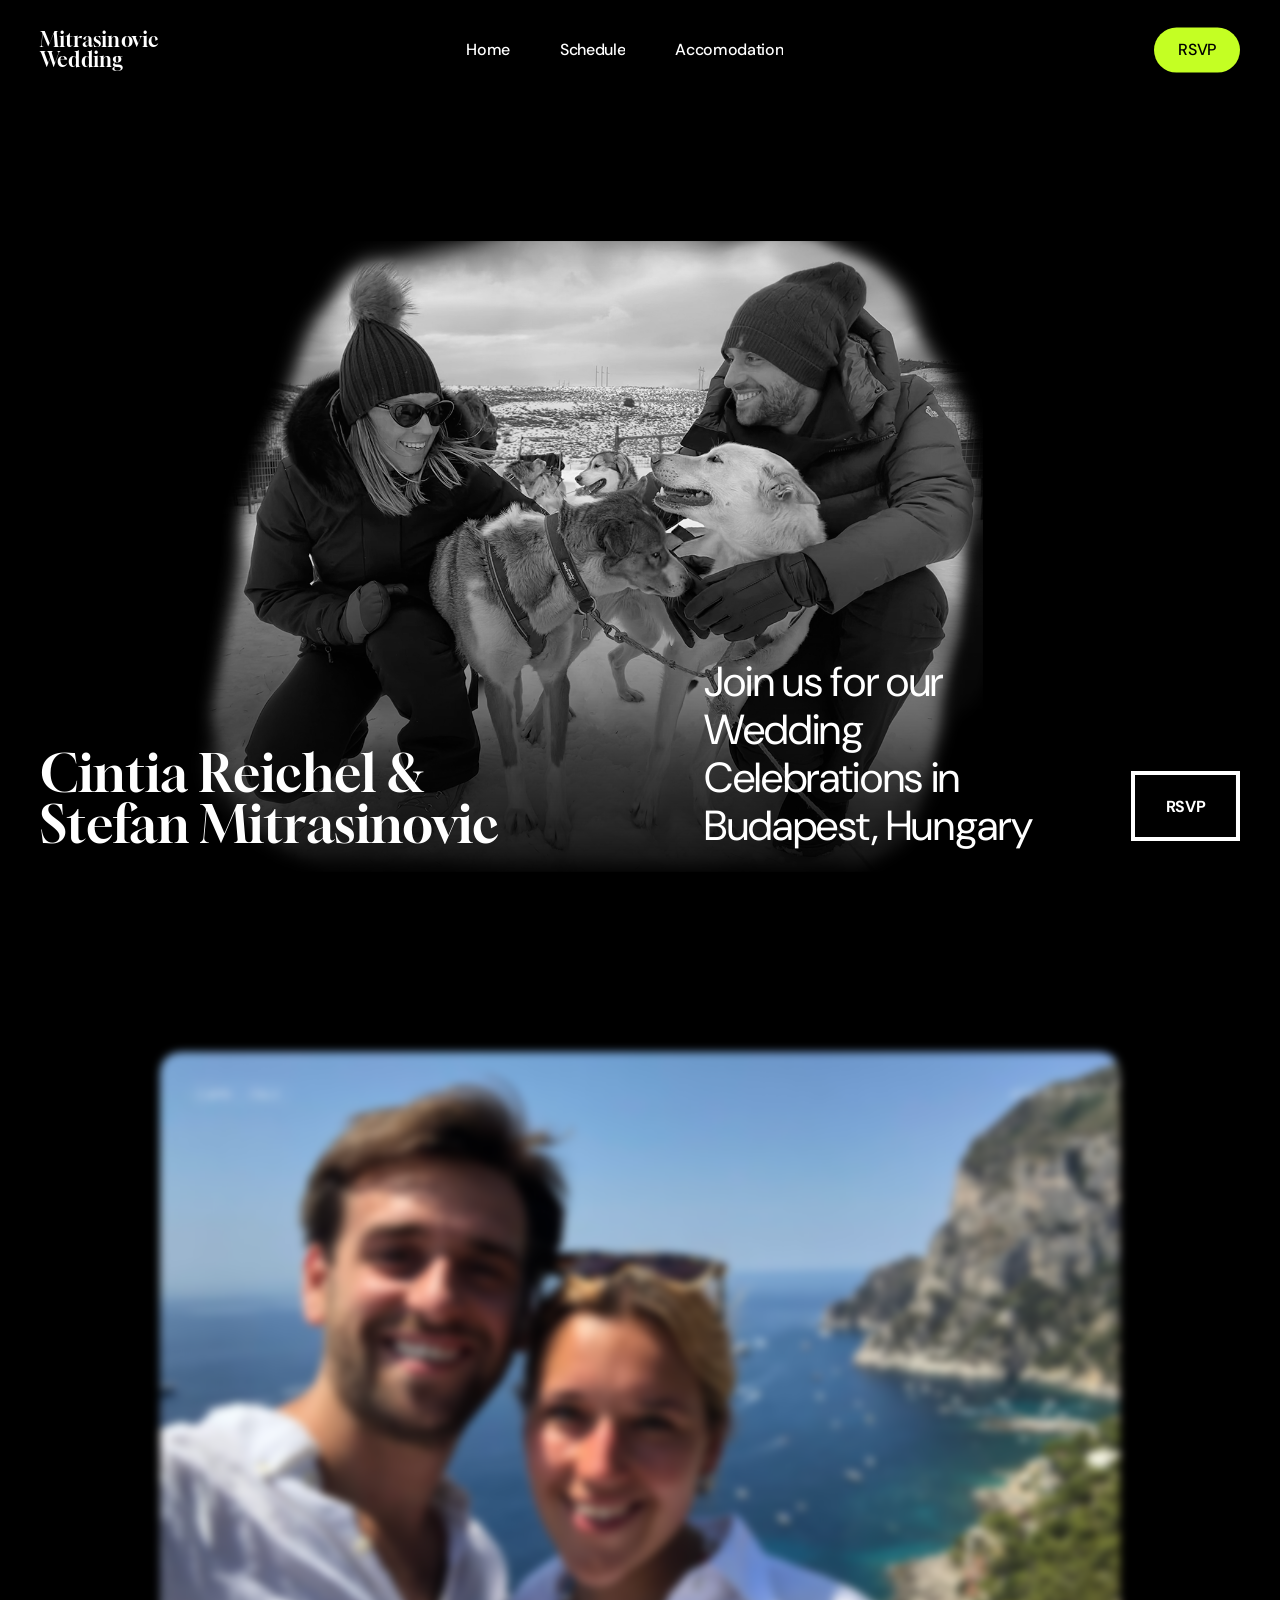
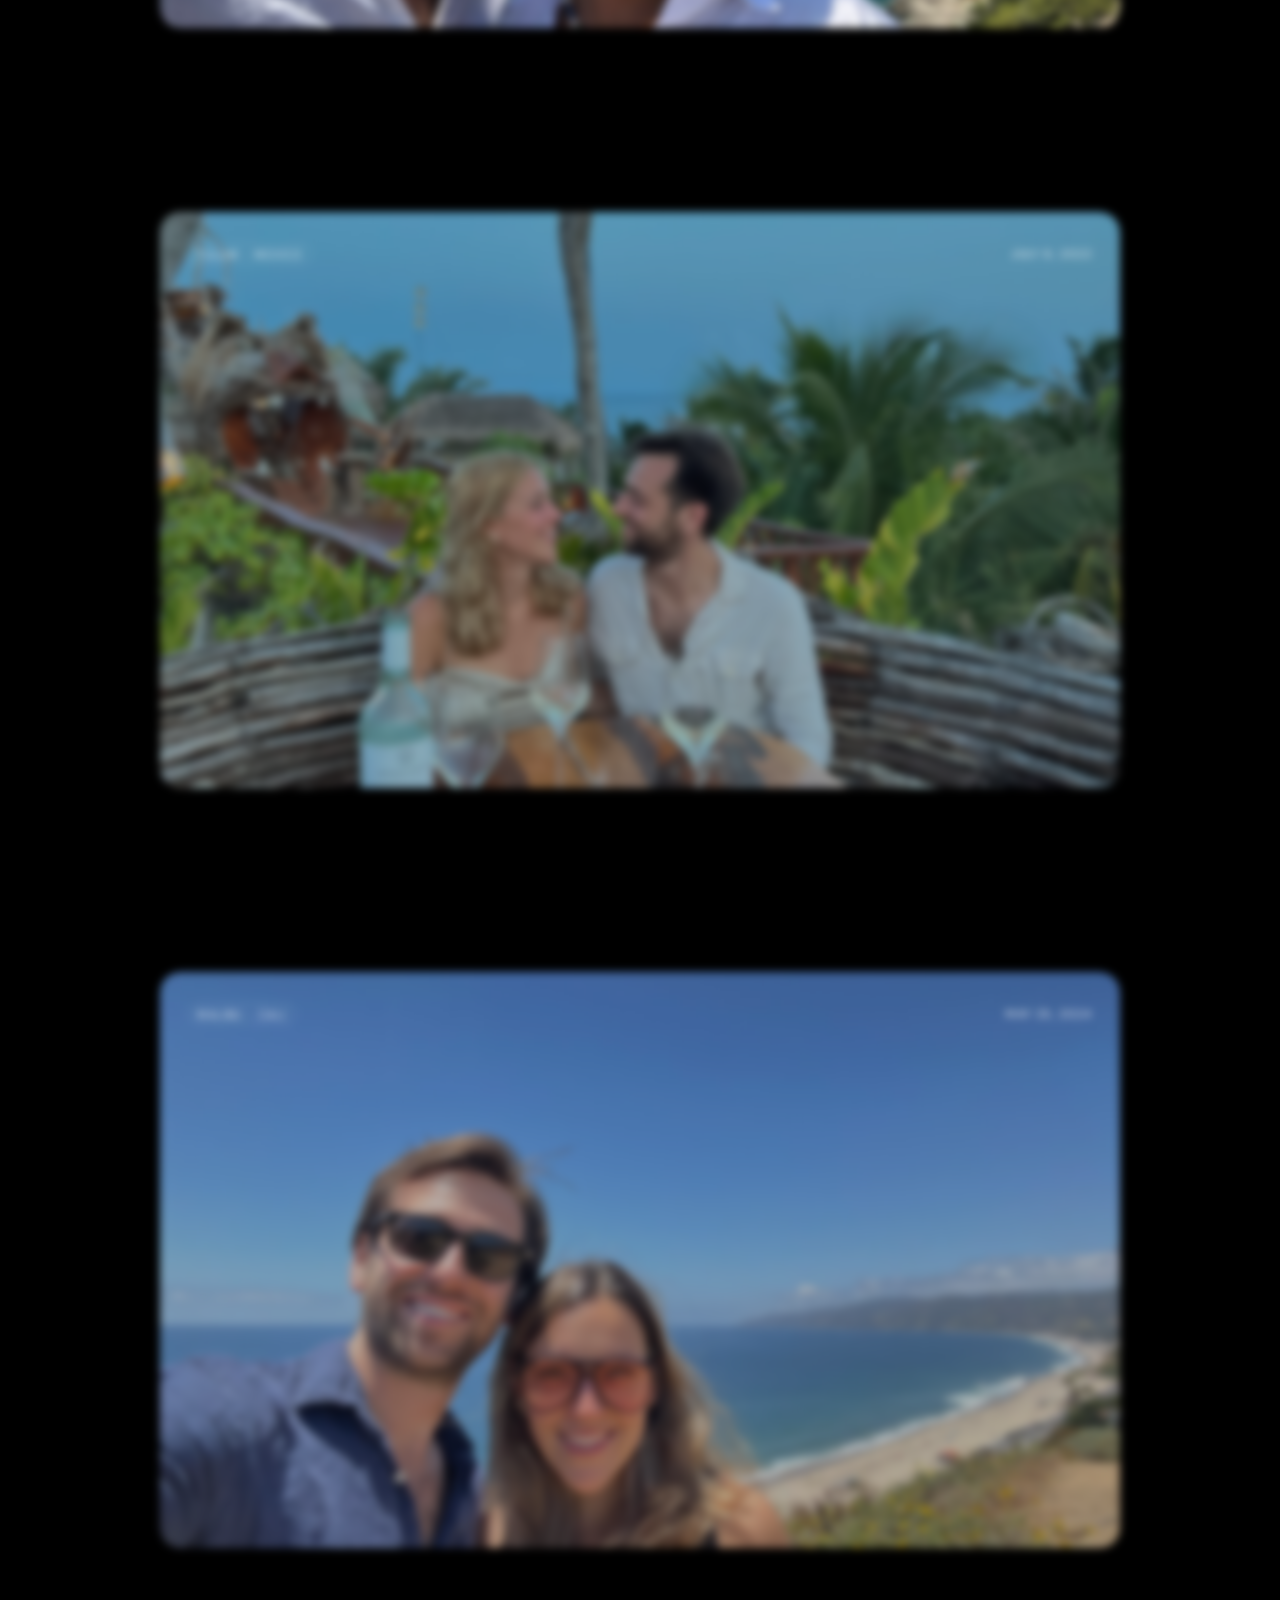
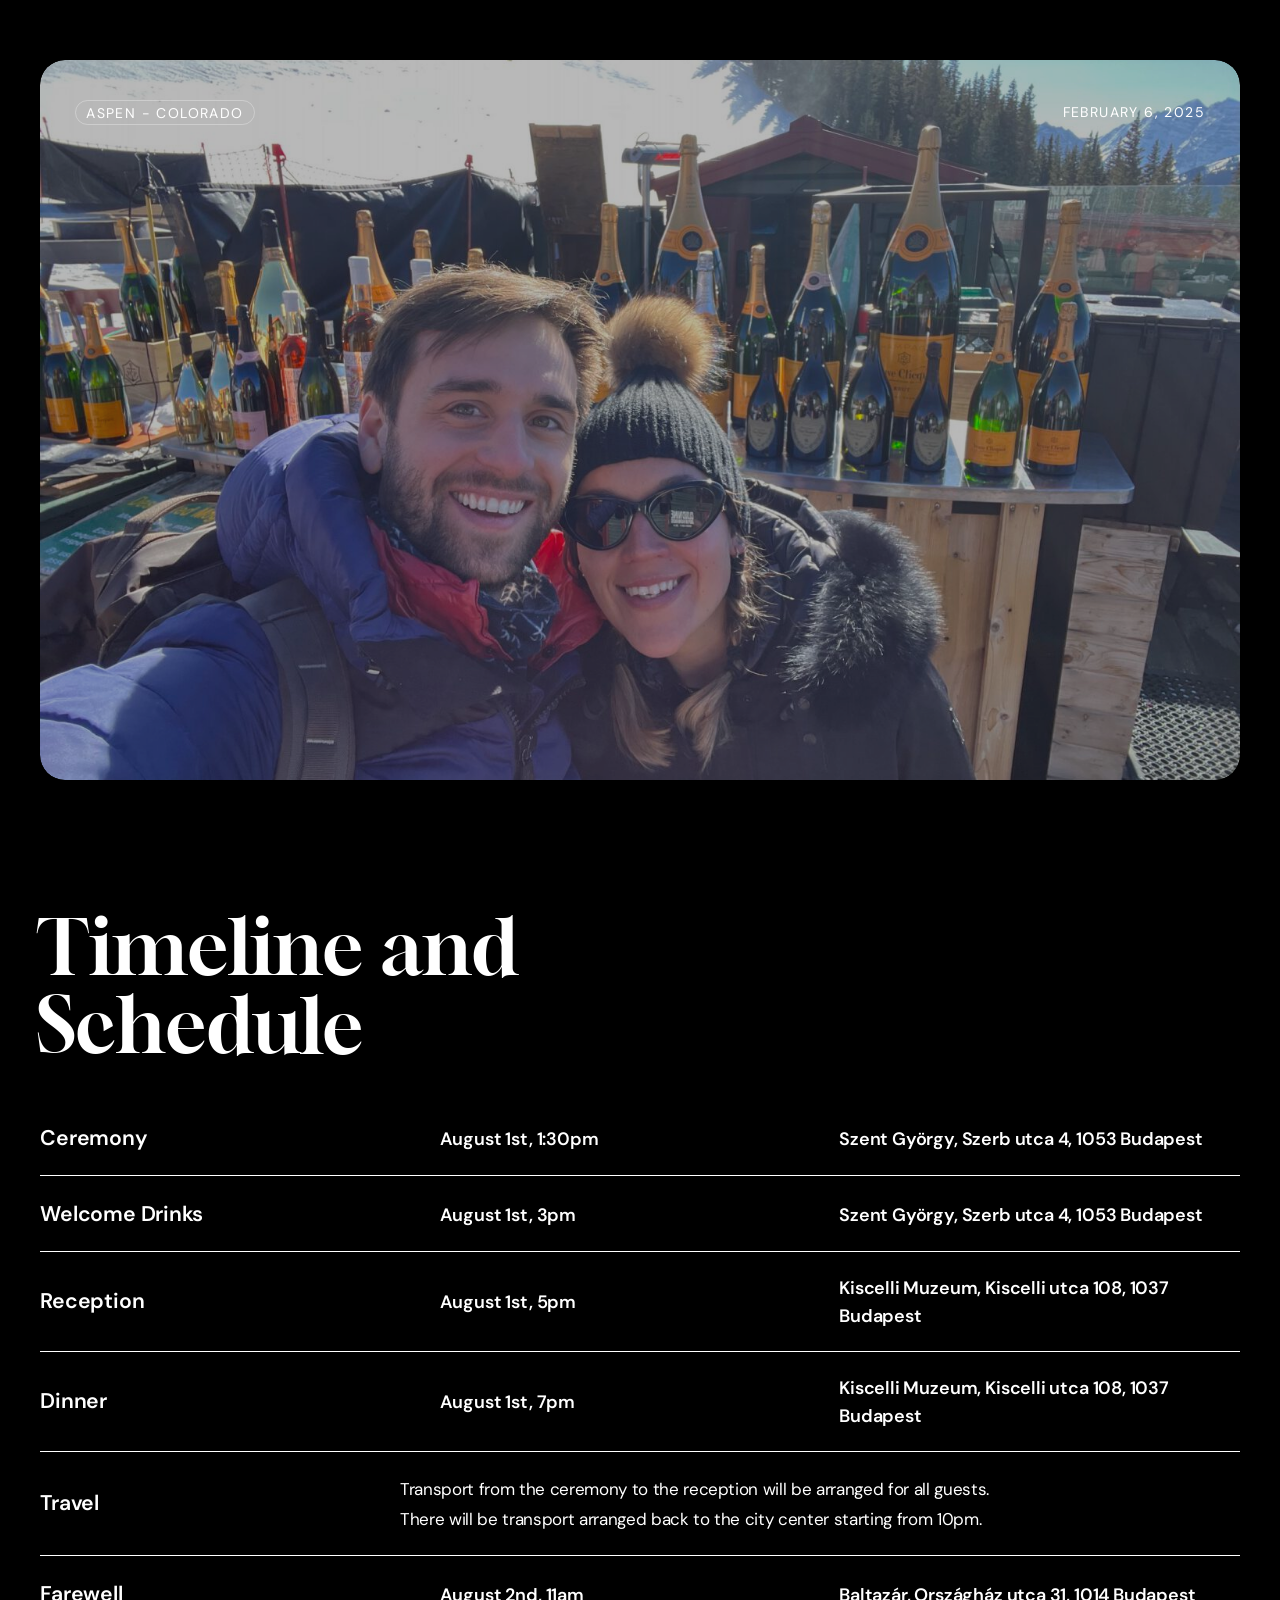
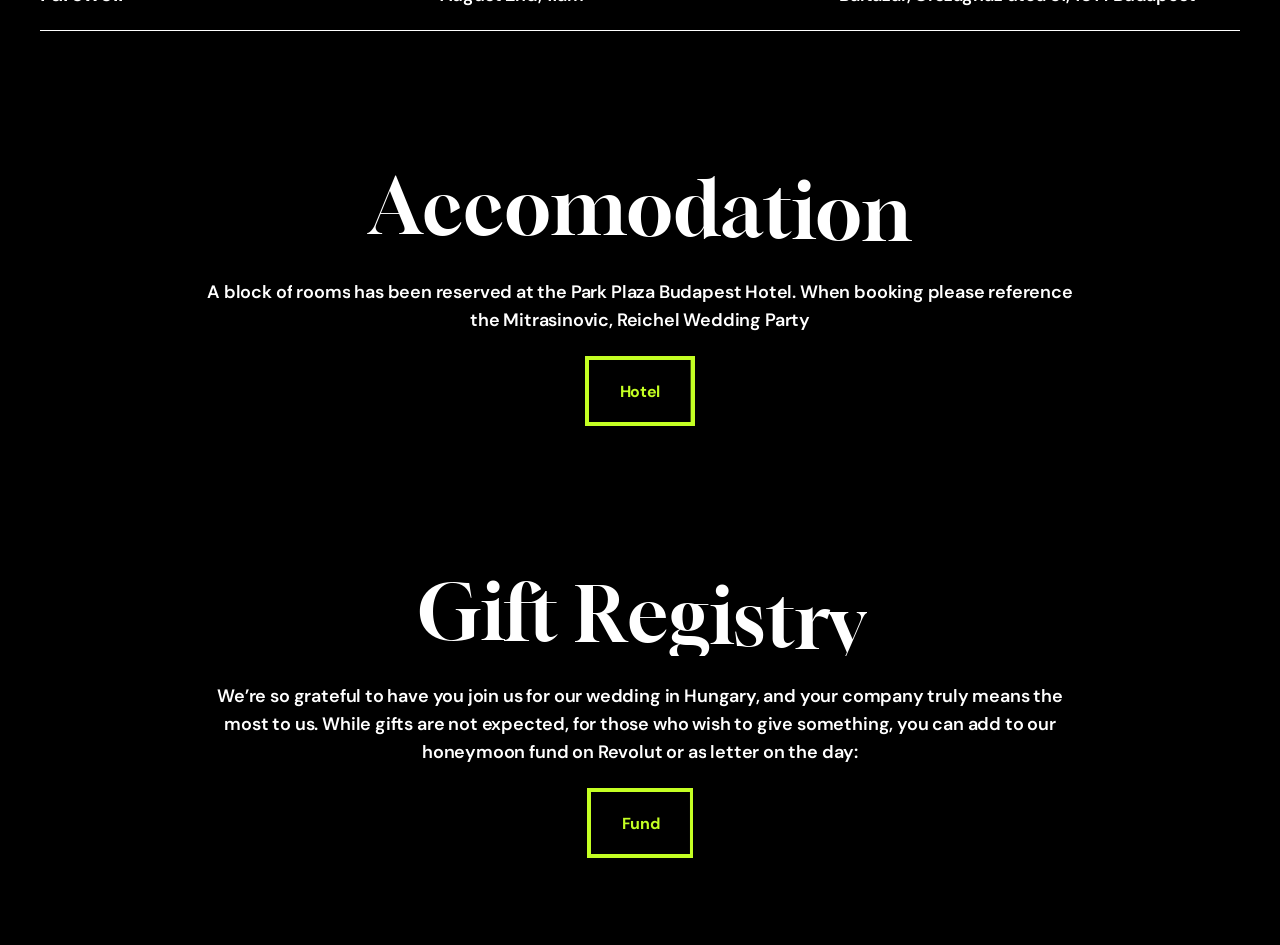
==== commit ec019a6e: "update schedule" ====
--- a/index.html
+++ b/index.html
@@ -1,26 +1,27 @@
 <!DOCTYPE html>
 <html lang="en-US" class="no-js">
-<head>
-	<meta charset="UTF-8">
+<head><meta charset="UTF-8">
+	
 	<meta name="viewport" content="width=device-width, initial-scale=1, maximum-scale=5"><title>Mitrasinovic Wedding</title>
 <meta name="robots" content="max-image-preview:large">
-	<style>img:is([sizes="auto" i], [sizes^="auto," i]) { contain-intrinsic-size: 3000px 1500px }</style>
-	<link rel="dns-prefetch" href="//fonts.googleapis.com">
-<link rel="apple-touch-icon" sizes="180x180" href="/apple-touch-icon.png">
-<link rel="icon" type="image/png" sizes="32x32" href="/favicon-32x32.png">
-<link rel="icon" type="image/png" sizes="16x16" href="/favicon-16x16.png">
-<link rel="manifest" href="/site.webmanifest">
-<link rel="alternate" type="application/rss+xml" title="Mitrasinovic Wedding &raquo; Feed" href="/feed/">
-<link rel="alternate" type="application/rss+xml" title="Mitrasinovic Wedding &raquo; Comments Feed" href="/comments/feed/">
-<link rel="preload" href="/wp-content/themes/salient/css/fonts/icomoon.woff?v=1.6" as="font" type="font/woff" crossorigin="anonymous"><style id="global-styles-inline-css" type="text/css">
-:root{--wp--preset--aspect-ratio--square: 1;--wp--preset--aspect-ratio--4-3: 4/3;--wp--preset--aspect-ratio--3-4: 3/4;--wp--preset--aspect-ratio--3-2: 3/2;--wp--preset--aspect-ratio--2-3: 2/3;--wp--preset--aspect-ratio--16-9: 16/9;--wp--preset--aspect-ratio--9-16: 9/16;--wp--preset--color--black: #000000;--wp--preset--color--cyan-bluish-gray: #abb8c3;--wp--preset--color--white: #ffffff;--wp--preset--color--pale-pink: #f78da7;--wp--preset--color--vivid-red: #cf2e2e;--wp--preset--color--luminous-vivid-orange: #ff6900;--wp--preset--color--luminous-vivid-amber: #fcb900;--wp--preset--color--light-green-cyan: #7bdcb5;--wp--preset--color--vivid-green-cyan: #00d084;--wp--preset--color--pale-cyan-blue: #8ed1fc;--wp--preset--color--vivid-cyan-blue: #0693e3;--wp--preset--color--vivid-purple: #9b51e0;--wp--preset--gradient--vivid-cyan-blue-to-vivid-purple: linear-gradient(135deg,rgba(6,147,227,1) 0%,rgb(155,81,224) 100%);--wp--preset--gradient--light-green-cyan-to-vivid-green-cyan: linear-gradient(135deg,rgb(122,220,180) 0%,rgb(0,208,130) 100%);--wp--preset--gradient--luminous-vivid-amber-to-luminous-vivid-orange: linear-gradient(135deg,rgba(252,185,0,1) 0%,rgba(255,105,0,1) 100%);--wp--preset--gradient--luminous-vivid-orange-to-vivid-red: linear-gradient(135deg,rgba(255,105,0,1) 0%,rgb(207,46,46) 100%);--wp--preset--gradient--very-light-gray-to-cyan-bluish-gray: linear-gradient(135deg,rgb(238,238,238) 0%,rgb(169,184,195) 100%);--wp--preset--gradient--cool-to-warm-spectrum: linear-gradient(135deg,rgb(74,234,220) 0%,rgb(151,120,209) 20%,rgb(207,42,186) 40%,rgb(238,44,130) 60%,rgb(251,105,98) 80%,rgb(254,248,76) 100%);--wp--preset--gradient--blush-light-purple: linear-gradient(135deg,rgb(255,206,236) 0%,rgb(152,150,240) 100%);--wp--preset--gradient--blush-bordeaux: linear-gradient(135deg,rgb(254,205,165) 0%,rgb(254,45,45) 50%,rgb(107,0,62) 100%);--wp--preset--gradient--luminous-dusk: linear-gradient(135deg,rgb(255,203,112) 0%,rgb(199,81,192) 50%,rgb(65,88,208) 100%);--wp--preset--gradient--pale-ocean: linear-gradient(135deg,rgb(255,245,203) 0%,rgb(182,227,212) 50%,rgb(51,167,181) 100%);--wp--preset--gradient--electric-grass: linear-gradient(135deg,rgb(202,248,128) 0%,rgb(113,206,126) 100%);--wp--preset--gradient--midnight: linear-gradient(135deg,rgb(2,3,129) 0%,rgb(40,116,252) 100%);--wp--preset--font-size--small: 13px;--wp--preset--font-size--medium: 20px;--wp--preset--font-size--large: 36px;--wp--preset--font-size--x-large: 42px;--wp--preset--spacing--20: 0.44rem;--wp--preset--spacing--30: 0.67rem;--wp--preset--spacing--40: 1rem;--wp--preset--spacing--50: 1.5rem;--wp--preset--spacing--60: 2.25rem;--wp--preset--spacing--70: 3.38rem;--wp--preset--spacing--80: 5.06rem;--wp--preset--shadow--natural: 6px 6px 9px rgba(0, 0, 0, 0.2);--wp--preset--shadow--deep: 12px 12px 50px rgba(0, 0, 0, 0.4);--wp--preset--shadow--sharp: 6px 6px 0px rgba(0, 0, 0, 0.2);--wp--preset--shadow--outlined: 6px 6px 0px -3px rgba(255, 255, 255, 1), 6px 6px rgba(0, 0, 0, 1);--wp--preset--shadow--crisp: 6px 6px 0px rgba(0, 0, 0, 1);}:root { --wp--style--global--content-size: 1300px;--wp--style--global--wide-size: 1300px; }:where(body) { margin: 0; }.wp-site-blocks > .alignleft { float: left; margin-right: 2em; }.wp-site-blocks > .alignright { float: right; margin-left: 2em; }.wp-site-blocks > .aligncenter { justify-content: center; margin-left: auto; margin-right: auto; }:where(.is-layout-flex){gap: 0.5em;}:where(.is-layout-grid){gap: 0.5em;}.is-layout-flow > .alignleft{float: left;margin-inline-start: 0;margin-inline-end: 2em;}.is-layout-flow > .alignright{float: right;margin-inline-start: 2em;margin-inline-end: 0;}.is-layout-flow > .aligncenter{margin-left: auto !important;margin-right: auto !important;}.is-layout-constrained > .alignleft{float: left;margin-inline-start: 0;margin-inline-end: 2em;}.is-layout-constrained > .alignright{float: right;margin-inline-start: 2em;margin-inline-end: 0;}.is-layout-constrained > .aligncenter{margin-left: auto !important;margin-right: auto !important;}.is-layout-constrained > :where(:not(.alignleft):not(.alignright):not(.alignfull)){max-width: var(--wp--style--global--content-size);margin-left: auto !important;margin-right: auto !important;}.is-layout-constrained > .alignwide{max-width: var(--wp--style--global--wide-size);}body .is-layout-flex{display: flex;}.is-layout-flex{flex-wrap: wrap;align-items: center;}.is-layout-flex > :is(*, div){margin: 0;}body .is-layout-grid{display: grid;}.is-layout-grid > :is(*, div){margin: 0;}body{padding-top: 0px;padding-right: 0px;padding-bottom: 0px;padding-left: 0px;}:root :where(.wp-element-button, .wp-block-button__link){background-color: #32373c;border-width: 0;color: #fff;font-family: inherit;font-size: inherit;line-height: inherit;padding: calc(0.667em + 2px) calc(1.333em + 2px);text-decoration: none;}.has-black-color{color: var(--wp--preset--color--black) !important;}.has-cyan-bluish-gray-color{color: var(--wp--preset--color--cyan-bluish-gray) !important;}.has-white-color{color: var(--wp--preset--color--white) !important;}.has-pale-pink-color{color: var(--wp--preset--color--pale-pink) !important;}.has-vivid-red-color{color: var(--wp--preset--color--vivid-red) !important;}.has-luminous-vivid-orange-color{color: var(--wp--preset--color--luminous-vivid-orange) !important;}.has-luminous-vivid-amber-color{color: var(--wp--preset--color--luminous-vivid-amber) !important;}.has-light-green-cyan-color{color: var(--wp--preset--color--light-green-cyan) !important;}.has-vivid-green-cyan-color{color: var(--wp--preset--color--vivid-green-cyan) !important;}.has-pale-cyan-blue-color{color: var(--wp--preset--color--pale-cyan-blue) !important;}.has-vivid-cyan-blue-color{color: var(--wp--preset--color--vivid-cyan-blue) !important;}.has-vivid-purple-color{color: var(--wp--preset--color--vivid-purple) !important;}.has-black-background-color{background-color: var(--wp--preset--color--black) !important;}.has-cyan-bluish-gray-background-color{background-color: var(--wp--preset--color--cyan-bluish-gray) !important;}.has-white-background-color{background-color: var(--wp--preset--color--white) !important;}.has-pale-pink-background-color{background-color: var(--wp--preset--color--pale-pink) !important;}.has-vivid-red-background-color{background-color: var(--wp--preset--color--vivid-red) !important;}.has-luminous-vivid-orange-background-color{background-color: var(--wp--preset--color--luminous-vivid-orange) !important;}.has-luminous-vivid-amber-background-color{background-color: var(--wp--preset--color--luminous-vivid-amber) !important;}.has-light-green-cyan-background-color{background-color: var(--wp--preset--color--light-green-cyan) !important;}.has-vivid-green-cyan-background-color{background-color: var(--wp--preset--color--vivid-green-cyan) !important;}.has-pale-cyan-blue-background-color{background-color: var(--wp--preset--color--pale-cyan-blue) !important;}.has-vivid-cyan-blue-background-color{background-color: var(--wp--preset--color--vivid-cyan-blue) !important;}.has-vivid-purple-background-color{background-color: var(--wp--preset--color--vivid-purple) !important;}.has-black-border-color{border-color: var(--wp--preset--color--black) !important;}.has-cyan-bluish-gray-border-color{border-color: var(--wp--preset--color--cyan-bluish-gray) !important;}.has-white-border-color{border-color: var(--wp--preset--color--white) !important;}.has-pale-pink-border-color{border-color: var(--wp--preset--color--pale-pink) !important;}.has-vivid-red-border-color{border-color: var(--wp--preset--color--vivid-red) !important;}.has-luminous-vivid-orange-border-color{border-color: var(--wp--preset--color--luminous-vivid-orange) !important;}.has-luminous-vivid-amber-border-color{border-color: var(--wp--preset--color--luminous-vivid-amber) !important;}.has-light-green-cyan-border-color{border-color: var(--wp--preset--color--light-green-cyan) !important;}.has-vivid-green-cyan-border-color{border-color: var(--wp--preset--color--vivid-green-cyan) !important;}.has-pale-cyan-blue-border-color{border-color: var(--wp--preset--color--pale-cyan-blue) !important;}.has-vivid-cyan-blue-border-color{border-color: var(--wp--preset--color--vivid-cyan-blue) !important;}.has-vivid-purple-border-color{border-color: var(--wp--preset--color--vivid-purple) !important;}.has-vivid-cyan-blue-to-vivid-purple-gradient-background{background: var(--wp--preset--gradient--vivid-cyan-blue-to-vivid-purple) !important;}.has-light-green-cyan-to-vivid-green-cyan-gradient-background{background: var(--wp--preset--gradient--light-green-cyan-to-vivid-green-cyan) !important;}.has-luminous-vivid-amber-to-luminous-vivid-orange-gradient-background{background: var(--wp--preset--gradient--luminous-vivid-amber-to-luminous-vivid-orange) !important;}.has-luminous-vivid-orange-to-vivid-red-gradient-background{background: var(--wp--preset--gradient--luminous-vivid-orange-to-vivid-red) !important;}.has-very-light-gray-to-cyan-bluish-gray-gradient-background{background: var(--wp--preset--gradient--very-light-gray-to-cyan-bluish-gray) !important;}.has-cool-to-warm-spectrum-gradient-background{background: var(--wp--preset--gradient--cool-to-warm-spectrum) !important;}.has-blush-light-purple-gradient-background{background: var(--wp--preset--gradient--blush-light-purple) !important;}.has-blush-bordeaux-gradient-background{background: var(--wp--preset--gradient--blush-bordeaux) !important;}.has-luminous-dusk-gradient-background{background: var(--wp--preset--gradient--luminous-dusk) !important;}.has-pale-ocean-gradient-background{background: var(--wp--preset--gradient--pale-ocean) !important;}.has-electric-grass-gradient-background{background: var(--wp--preset--gradient--electric-grass) !important;}.has-midnight-gradient-background{background: var(--wp--preset--gradient--midnight) !important;}.has-small-font-size{font-size: var(--wp--preset--font-size--small) !important;}.has-medium-font-size{font-size: var(--wp--preset--font-size--medium) !important;}.has-large-font-size{font-size: var(--wp--preset--font-size--large) !important;}.has-x-large-font-size{font-size: var(--wp--preset--font-size--x-large) !important;}
-:where(.wp-block-post-template.is-layout-flex){gap: 1.25em;}:where(.wp-block-post-template.is-layout-grid){gap: 1.25em;}
-:where(.wp-block-columns.is-layout-flex){gap: 2em;}:where(.wp-block-columns.is-layout-grid){gap: 2em;}
-:root :where(.wp-block-pullquote){font-size: 1.5em;line-height: 1.6;}
+<link rel="dns-prefetch" href="//fonts.googleapis.com">
+<link rel="alternate" type="application/rss+xml" title="Mitrasinovic Wedding » Feed" href="/feed/">
+<link rel="alternate" type="application/rss+xml" title="Mitrasinovic Wedding » Comments Feed" href="/comments/feed/">
+<link rel="alternate" title="oEmbed (JSON)" type="application/json+oembed" href="/wp-json/oembed/1.0/embed?url=http%3A%2F%2F%2F">
+<link rel="alternate" title="oEmbed (XML)" type="text/xml+oembed" href="/wp-json/oembed/1.0/embed?url=http%3A%2F%2F%2F&amp;format=xml">
+<link rel="preload" href="/wp-content/themes/salient/css/fonts/icomoon.woff?v=1.6" as="font" type="font/woff" crossorigin="anonymous"><style id="wp-img-auto-sizes-contain-inline-css">
+img:is([sizes=auto i],[sizes^="auto," i]){contain-intrinsic-size:3000px 1500px}
+/*# sourceURL=wp-img-auto-sizes-contain-inline-css */
 </style>
-<link rel="stylesheet" id="salient-grid-system-css" href="/wp-content/themes/salient/css/build/grid-system.css?ver=17.3.0" type="text/css" media="all">
-<link rel="stylesheet" id="main-styles-css" href="/wp-content/themes/salient/css/build/style.css?ver=17.3.0" type="text/css" media="all">
-<style id="main-styles-inline-css" type="text/css">
+
+<style id="global-styles-inline-css">
+:root{--wp--preset--aspect-ratio--square: 1;--wp--preset--aspect-ratio--4-3: 4/3;--wp--preset--aspect-ratio--3-4: 3/4;--wp--preset--aspect-ratio--3-2: 3/2;--wp--preset--aspect-ratio--2-3: 2/3;--wp--preset--aspect-ratio--16-9: 16/9;--wp--preset--aspect-ratio--9-16: 9/16;--wp--preset--color--black: #000000;--wp--preset--color--cyan-bluish-gray: #abb8c3;--wp--preset--color--white: #ffffff;--wp--preset--color--pale-pink: #f78da7;--wp--preset--color--vivid-red: #cf2e2e;--wp--preset--color--luminous-vivid-orange: #ff6900;--wp--preset--color--luminous-vivid-amber: #fcb900;--wp--preset--color--light-green-cyan: #7bdcb5;--wp--preset--color--vivid-green-cyan: #00d084;--wp--preset--color--pale-cyan-blue: #8ed1fc;--wp--preset--color--vivid-cyan-blue: #0693e3;--wp--preset--color--vivid-purple: #9b51e0;--wp--preset--gradient--vivid-cyan-blue-to-vivid-purple: linear-gradient(135deg,rgb(6,147,227) 0%,rgb(155,81,224) 100%);--wp--preset--gradient--light-green-cyan-to-vivid-green-cyan: linear-gradient(135deg,rgb(122,220,180) 0%,rgb(0,208,130) 100%);--wp--preset--gradient--luminous-vivid-amber-to-luminous-vivid-orange: linear-gradient(135deg,rgb(252,185,0) 0%,rgb(255,105,0) 100%);--wp--preset--gradient--luminous-vivid-orange-to-vivid-red: linear-gradient(135deg,rgb(255,105,0) 0%,rgb(207,46,46) 100%);--wp--preset--gradient--very-light-gray-to-cyan-bluish-gray: linear-gradient(135deg,rgb(238,238,238) 0%,rgb(169,184,195) 100%);--wp--preset--gradient--cool-to-warm-spectrum: linear-gradient(135deg,rgb(74,234,220) 0%,rgb(151,120,209) 20%,rgb(207,42,186) 40%,rgb(238,44,130) 60%,rgb(251,105,98) 80%,rgb(254,248,76) 100%);--wp--preset--gradient--blush-light-purple: linear-gradient(135deg,rgb(255,206,236) 0%,rgb(152,150,240) 100%);--wp--preset--gradient--blush-bordeaux: linear-gradient(135deg,rgb(254,205,165) 0%,rgb(254,45,45) 50%,rgb(107,0,62) 100%);--wp--preset--gradient--luminous-dusk: linear-gradient(135deg,rgb(255,203,112) 0%,rgb(199,81,192) 50%,rgb(65,88,208) 100%);--wp--preset--gradient--pale-ocean: linear-gradient(135deg,rgb(255,245,203) 0%,rgb(182,227,212) 50%,rgb(51,167,181) 100%);--wp--preset--gradient--electric-grass: linear-gradient(135deg,rgb(202,248,128) 0%,rgb(113,206,126) 100%);--wp--preset--gradient--midnight: linear-gradient(135deg,rgb(2,3,129) 0%,rgb(40,116,252) 100%);--wp--preset--font-size--small: 13px;--wp--preset--font-size--medium: 20px;--wp--preset--font-size--large: 36px;--wp--preset--font-size--x-large: 42px;--wp--preset--spacing--20: 0.44rem;--wp--preset--spacing--30: 0.67rem;--wp--preset--spacing--40: 1rem;--wp--preset--spacing--50: 1.5rem;--wp--preset--spacing--60: 2.25rem;--wp--preset--spacing--70: 3.38rem;--wp--preset--spacing--80: 5.06rem;--wp--preset--shadow--natural: 6px 6px 9px rgba(0, 0, 0, 0.2);--wp--preset--shadow--deep: 12px 12px 50px rgba(0, 0, 0, 0.4);--wp--preset--shadow--sharp: 6px 6px 0px rgba(0, 0, 0, 0.2);--wp--preset--shadow--outlined: 6px 6px 0px -3px rgb(255, 255, 255), 6px 6px rgb(0, 0, 0);--wp--preset--shadow--crisp: 6px 6px 0px rgb(0, 0, 0);}:root { --wp--style--global--content-size: 1300px;--wp--style--global--wide-size: 1300px; }:where(body) { margin: 0; }.wp-site-blocks > .alignleft { float: left; margin-right: 2em; }.wp-site-blocks > .alignright { float: right; margin-left: 2em; }.wp-site-blocks > .aligncenter { justify-content: center; margin-left: auto; margin-right: auto; }:where(.is-layout-flex){gap: 0.5em;}:where(.is-layout-grid){gap: 0.5em;}.is-layout-flow > .alignleft{float: left;margin-inline-start: 0;margin-inline-end: 2em;}.is-layout-flow > .alignright{float: right;margin-inline-start: 2em;margin-inline-end: 0;}.is-layout-flow > .aligncenter{margin-left: auto !important;margin-right: auto !important;}.is-layout-constrained > .alignleft{float: left;margin-inline-start: 0;margin-inline-end: 2em;}.is-layout-constrained > .alignright{float: right;margin-inline-start: 2em;margin-inline-end: 0;}.is-layout-constrained > .aligncenter{margin-left: auto !important;margin-right: auto !important;}.is-layout-constrained > :where(:not(.alignleft):not(.alignright):not(.alignfull)){max-width: var(--wp--style--global--content-size);margin-left: auto !important;margin-right: auto !important;}.is-layout-constrained > .alignwide{max-width: var(--wp--style--global--wide-size);}body .is-layout-flex{display: flex;}.is-layout-flex{flex-wrap: wrap;align-items: center;}.is-layout-flex > :is(*, div){margin: 0;}body .is-layout-grid{display: grid;}.is-layout-grid > :is(*, div){margin: 0;}body{padding-top: 0px;padding-right: 0px;padding-bottom: 0px;padding-left: 0px;}:root :where(.wp-element-button, .wp-block-button__link){background-color: #32373c;border-width: 0;color: #fff;font-family: inherit;font-size: inherit;font-style: inherit;font-weight: inherit;letter-spacing: inherit;line-height: inherit;padding-top: calc(0.667em + 2px);padding-right: calc(1.333em + 2px);padding-bottom: calc(0.667em + 2px);padding-left: calc(1.333em + 2px);text-decoration: none;text-transform: inherit;}.has-black-color{color: var(--wp--preset--color--black) !important;}.has-cyan-bluish-gray-color{color: var(--wp--preset--color--cyan-bluish-gray) !important;}.has-white-color{color: var(--wp--preset--color--white) !important;}.has-pale-pink-color{color: var(--wp--preset--color--pale-pink) !important;}.has-vivid-red-color{color: var(--wp--preset--color--vivid-red) !important;}.has-luminous-vivid-orange-color{color: var(--wp--preset--color--luminous-vivid-orange) !important;}.has-luminous-vivid-amber-color{color: var(--wp--preset--color--luminous-vivid-amber) !important;}.has-light-green-cyan-color{color: var(--wp--preset--color--light-green-cyan) !important;}.has-vivid-green-cyan-color{color: var(--wp--preset--color--vivid-green-cyan) !important;}.has-pale-cyan-blue-color{color: var(--wp--preset--color--pale-cyan-blue) !important;}.has-vivid-cyan-blue-color{color: var(--wp--preset--color--vivid-cyan-blue) !important;}.has-vivid-purple-color{color: var(--wp--preset--color--vivid-purple) !important;}.has-black-background-color{background-color: var(--wp--preset--color--black) !important;}.has-cyan-bluish-gray-background-color{background-color: var(--wp--preset--color--cyan-bluish-gray) !important;}.has-white-background-color{background-color: var(--wp--preset--color--white) !important;}.has-pale-pink-background-color{background-color: var(--wp--preset--color--pale-pink) !important;}.has-vivid-red-background-color{background-color: var(--wp--preset--color--vivid-red) !important;}.has-luminous-vivid-orange-background-color{background-color: var(--wp--preset--color--luminous-vivid-orange) !important;}.has-luminous-vivid-amber-background-color{background-color: var(--wp--preset--color--luminous-vivid-amber) !important;}.has-light-green-cyan-background-color{background-color: var(--wp--preset--color--light-green-cyan) !important;}.has-vivid-green-cyan-background-color{background-color: var(--wp--preset--color--vivid-green-cyan) !important;}.has-pale-cyan-blue-background-color{background-color: var(--wp--preset--color--pale-cyan-blue) !important;}.has-vivid-cyan-blue-background-color{background-color: var(--wp--preset--color--vivid-cyan-blue) !important;}.has-vivid-purple-background-color{background-color: var(--wp--preset--color--vivid-purple) !important;}.has-black-border-color{border-color: var(--wp--preset--color--black) !important;}.has-cyan-bluish-gray-border-color{border-color: var(--wp--preset--color--cyan-bluish-gray) !important;}.has-white-border-color{border-color: var(--wp--preset--color--white) !important;}.has-pale-pink-border-color{border-color: var(--wp--preset--color--pale-pink) !important;}.has-vivid-red-border-color{border-color: var(--wp--preset--color--vivid-red) !important;}.has-luminous-vivid-orange-border-color{border-color: var(--wp--preset--color--luminous-vivid-orange) !important;}.has-luminous-vivid-amber-border-color{border-color: var(--wp--preset--color--luminous-vivid-amber) !important;}.has-light-green-cyan-border-color{border-color: var(--wp--preset--color--light-green-cyan) !important;}.has-vivid-green-cyan-border-color{border-color: var(--wp--preset--color--vivid-green-cyan) !important;}.has-pale-cyan-blue-border-color{border-color: var(--wp--preset--color--pale-cyan-blue) !important;}.has-vivid-cyan-blue-border-color{border-color: var(--wp--preset--color--vivid-cyan-blue) !important;}.has-vivid-purple-border-color{border-color: var(--wp--preset--color--vivid-purple) !important;}.has-vivid-cyan-blue-to-vivid-purple-gradient-background{background: var(--wp--preset--gradient--vivid-cyan-blue-to-vivid-purple) !important;}.has-light-green-cyan-to-vivid-green-cyan-gradient-background{background: var(--wp--preset--gradient--light-green-cyan-to-vivid-green-cyan) !important;}.has-luminous-vivid-amber-to-luminous-vivid-orange-gradient-background{background: var(--wp--preset--gradient--luminous-vivid-amber-to-luminous-vivid-orange) !important;}.has-luminous-vivid-orange-to-vivid-red-gradient-background{background: var(--wp--preset--gradient--luminous-vivid-orange-to-vivid-red) !important;}.has-very-light-gray-to-cyan-bluish-gray-gradient-background{background: var(--wp--preset--gradient--very-light-gray-to-cyan-bluish-gray) !important;}.has-cool-to-warm-spectrum-gradient-background{background: var(--wp--preset--gradient--cool-to-warm-spectrum) !important;}.has-blush-light-purple-gradient-background{background: var(--wp--preset--gradient--blush-light-purple) !important;}.has-blush-bordeaux-gradient-background{background: var(--wp--preset--gradient--blush-bordeaux) !important;}.has-luminous-dusk-gradient-background{background: var(--wp--preset--gradient--luminous-dusk) !important;}.has-pale-ocean-gradient-background{background: var(--wp--preset--gradient--pale-ocean) !important;}.has-electric-grass-gradient-background{background: var(--wp--preset--gradient--electric-grass) !important;}.has-midnight-gradient-background{background: var(--wp--preset--gradient--midnight) !important;}.has-small-font-size{font-size: var(--wp--preset--font-size--small) !important;}.has-medium-font-size{font-size: var(--wp--preset--font-size--medium) !important;}.has-large-font-size{font-size: var(--wp--preset--font-size--large) !important;}.has-x-large-font-size{font-size: var(--wp--preset--font-size--x-large) !important;}
+/*# sourceURL=global-styles-inline-css */
+</style>
+
+<link rel="stylesheet" id="salient-grid-system-css" href="/wp-content/themes/salient/css/build/grid-system.css?ver=17.3.0" media="all">
+<link rel="stylesheet" id="main-styles-css" href="/wp-content/themes/salient/css/build/style.css?ver=17.3.0" media="all">
+<style id="main-styles-inline-css">
 html body[data-header-resize="1"] .container-wrap, 
 			html body[data-header-format="left-header"][data-header-resize="0"] .container-wrap, 
 			html body[data-header-resize="0"] .container-wrap, 
@@ -31,35 +32,41 @@
 				padding: 20px 0; 
 			}
 body[data-ajax-transitions="true"] #ajax-loading-screen[data-effect="standard"],body[data-ajax-transitions="true"] #ajax-loading-screen[data-effect="standard"] .loading-icon{transition:opacity 0.4s ease;}body[data-ajax-transitions="true"] #ajax-loading-screen[data-effect="standard"].loaded,body[data-ajax-transitions="true"] #ajax-loading-screen[data-effect="standard"].loaded .loading-icon{opacity:0;}@media only screen and (max-width:999px){#ajax-content-wrap .top-level .nectar-post-grid[data-animation*="fade"] .nectar-post-grid-item,#ajax-content-wrap .top-level .nectar-post-grid[data-animation="zoom-out-reveal"] .nectar-post-grid-item *:not(.content):not(.bg-overlay),#ajax-content-wrap .top-level .nectar-post-grid[data-animation="zoom-out-reveal"] .nectar-post-grid-item *:before{transform:none;opacity:1;clip-path:none;}#ajax-content-wrap .top-level .nectar-post-grid[data-animation="zoom-out-reveal"] .nectar-post-grid-item .nectar-el-parallax-scroll .nectar-post-grid-item-bg-wrap-inner{transform:scale(1.275);}}.wpb_row.vc_row.top-level .nectar-video-bg{opacity:1;height:100%;width:100%;object-fit:cover;object-position:center center;}body.using-mobile-browser .wpb_row.vc_row.top-level .nectar-video-wrap{left:0;}body.using-mobile-browser .wpb_row.vc_row.top-level.full-width-section .nectar-video-wrap:not(.column-video){left:50%;}body.using-mobile-browser #nectar_fullscreen_rows[data-mobile-disable="off"] .wpb_row.vc_row.top-level.full-width-section .nectar-video-wrap:not(.column-video){left:0;}.wpb_row.vc_row.top-level .nectar-video-wrap{opacity:1;width:100%;}body .wpb_row.parallax_section.top-level > .nectar-video-wrap video:not(.translate){opacity:1;}.top-level .portfolio-items[data-loading=lazy-load] .col .inner-wrap.animated .top-level-image{opacity:1;}.wpb_row.vc_row.top-level .column-image-bg-wrap[data-n-parallax-bg="true"] .column-image-bg,.wpb_row.vc_row.top-level + .wpb_row .column-image-bg-wrap[data-n-parallax-bg="true"] .column-image-bg,#portfolio-extra > .wpb_row.vc_row.parallax_section:first-child .row-bg{transform:none!important;height:100%!important;opacity:1;}#portfolio-extra > .wpb_row.vc_row.parallax_section .row-bg{background-attachment:scroll;}.scroll-down-wrap.hidden{transform:none;opacity:1;}#ajax-loading-screen[data-disable-mobile="0"]{display:none!important;}body[data-slide-out-widget-area-style="slide-out-from-right"].material .slide_out_area_close.hide_until_rendered{opacity:0;}
+/*# sourceURL=main-styles-inline-css */
 </style>
-<link rel="stylesheet" id="nectar-header-layout-centered-menu-css" href="/wp-content/themes/salient/css/build/header/header-layout-centered-menu.css?ver=17.3.0" type="text/css" media="all">
-<link rel="stylesheet" id="nectar-header-perma-transparent-css" href="/wp-content/themes/salient/css/build/header/header-perma-transparent.css?ver=17.3.0" type="text/css" media="all">
-<link rel="stylesheet" id="nectar-element-post-grid-css" href="/wp-content/themes/salient/css/build/elements/element-post-grid.css?ver=17.3.0" type="text/css" media="all">
-<link rel="stylesheet" id="nectar-element-horizontal-list-item-css" href="/wp-content/themes/salient/css/build/elements/element-horizontal-list-item.css?ver=17.3.0" type="text/css" media="all">
-<link rel="stylesheet" id="nectar_default_font_open_sans-css" href="https://fonts.googleapis.com/css?family=Open+Sans%3A300%2C400%2C600%2C700&amp;subset=latin%2Clatin-ext&amp;display=swap" type="text/css" media="all">
-<link rel="stylesheet" id="responsive-css" href="/wp-content/themes/salient/css/build/responsive.css?ver=17.3.0" type="text/css" media="all">
-<link rel="stylesheet" id="skin-material-css" href="/wp-content/themes/salient/css/build/skin-material.css?ver=17.3.0" type="text/css" media="all">
-<link rel="stylesheet" id="salient-wp-menu-dynamic-css" href="/wp-content/uploads/salient/menu-dynamic.css?ver=24081" type="text/css" media="all">
-<link rel="stylesheet" id="js_composer_front-css" href="/wp-content/themes/salient/css/build/plugins/js_composer.css?ver=17.3.0" type="text/css" media="all">
-<link rel="stylesheet" id="dynamic-css-css" href="/wp-content/themes/salient/css/salient-dynamic-styles.css?ver=40045" type="text/css" media="all">
-<style id="dynamic-css-inline-css" type="text/css">
+<link rel="stylesheet" id="nectar-header-layout-centered-menu-css" href="/wp-content/themes/salient/css/build/header/header-layout-centered-menu.css?ver=17.3.0" media="all">
+<link rel="stylesheet" id="nectar-header-perma-transparent-css" href="/wp-content/themes/salient/css/build/header/header-perma-transparent.css?ver=17.3.0" media="all">
+<link rel="stylesheet" id="nectar-element-post-grid-css" href="/wp-content/themes/salient/css/build/elements/element-post-grid.css?ver=17.3.0" media="all">
+<link rel="stylesheet" id="nectar-element-horizontal-list-item-css" href="/wp-content/themes/salient/css/build/elements/element-horizontal-list-item.css?ver=17.3.0" media="all">
+<link rel="stylesheet" id="nectar_default_font_open_sans-css" href="https://fonts.googleapis.com/css?family=Open+Sans%3A300%2C400%2C600%2C700&amp;subset=latin%2Clatin-ext&amp;display=swap" media="all">
+<link rel="stylesheet" id="responsive-css" href="/wp-content/themes/salient/css/build/responsive.css?ver=17.3.0" media="all">
+<link rel="stylesheet" id="skin-material-css" href="/wp-content/themes/salient/css/build/skin-material.css?ver=17.3.0" media="all">
+<link rel="stylesheet" id="salient-wp-menu-dynamic-css" href="/wp-content/uploads/salient/menu-dynamic.css?ver=62968" media="all">
+<link rel="stylesheet" id="js_composer_front-css" href="/wp-content/themes/salient/css/build/plugins/js_composer.css?ver=17.3.0" media="all">
+<link rel="stylesheet" id="dynamic-css-css" href="/wp-content/themes/salient/css/salient-dynamic-styles.css?ver=40045" media="all">
+<style id="dynamic-css-inline-css">
 @keyframes header_nav_entrance_animation{0%{opacity:0.01;}100%{opacity:1;}}@keyframes header_nav_entrance_animation_2{0%{transform:translateY(-100%);}100%{transform:translateY(0);}}@media only screen and (min-width:691px){#header-outer{opacity:0.01;}.no-js #header-outer{opacity:1;}#header-outer.entrance-animation{animation:header_nav_entrance_animation 1.5s cubic-bezier(0.25,1,0.5,1) forwards;}#header-outer.entrance-animation #top,#header-outer.entrance-animation #header-secondary-outer{animation:header_nav_entrance_animation_2 1.5s cubic-bezier(0.25,1,0.5,1) forwards;}}.no-rgba #header-space{display:none;}@media only screen and (max-width:999px){body #header-space[data-header-mobile-fixed="1"]{display:none;}#header-outer[data-mobile-fixed="false"]{position:absolute;}}@media only screen and (max-width:999px){body:not(.nectar-no-flex-height) #header-space[data-secondary-header-display="full"]:not([data-header-mobile-fixed="false"]){display:block!important;margin-bottom:-50px;}#header-space[data-secondary-header-display="full"][data-header-mobile-fixed="false"]{display:none;}}@media only screen and (min-width:1000px){#header-space{display:none;}.nectar-slider-wrap.first-section,.parallax_slider_outer.first-section,.full-width-content.first-section,.parallax_slider_outer.first-section .swiper-slide .content,.nectar-slider-wrap.first-section .swiper-slide .content,#page-header-bg,.nder-page-header,#page-header-wrap,.full-width-section.first-section{margin-top:0!important;}body #page-header-bg,body #page-header-wrap{height:80px;}body #search-outer{z-index:100000;}}@media only screen and (min-width:1000px){#page-header-wrap.fullscreen-header,#page-header-wrap.fullscreen-header #page-header-bg,html:not(.nectar-box-roll-loaded) .nectar-box-roll > #page-header-bg.fullscreen-header,.nectar_fullscreen_zoom_recent_projects,#nectar_fullscreen_rows:not(.afterLoaded) > div{height:100vh;}.wpb_row.vc_row-o-full-height.top-level,.wpb_row.vc_row-o-full-height.top-level > .col.span_12{min-height:100vh;}#page-header-bg[data-alignment-v="middle"] .span_6 .inner-wrap,#page-header-bg[data-alignment-v="top"] .span_6 .inner-wrap,.blog-archive-header.color-bg .container{padding-top:75px;}#page-header-wrap.container #page-header-bg .span_6 .inner-wrap{padding-top:0;}.nectar-slider-wrap[data-fullscreen="true"]:not(.loaded),.nectar-slider-wrap[data-fullscreen="true"]:not(.loaded) .swiper-container{height:calc(100vh + 2px)!important;}.admin-bar .nectar-slider-wrap[data-fullscreen="true"]:not(.loaded),.admin-bar .nectar-slider-wrap[data-fullscreen="true"]:not(.loaded) .swiper-container{height:calc(100vh - 30px)!important;}}@media only screen and (max-width:999px){#page-header-bg[data-alignment-v="middle"]:not(.fullscreen-header) .span_6 .inner-wrap,#page-header-bg[data-alignment-v="top"] .span_6 .inner-wrap,.blog-archive-header.color-bg .container{padding-top:34px;}.vc_row.top-level.full-width-section:not(.full-width-ns) > .span_12,#page-header-bg[data-alignment-v="bottom"] .span_6 .inner-wrap{padding-top:24px;}}@media only screen and (max-width:690px){.vc_row.top-level.full-width-section:not(.full-width-ns) > .span_12{padding-top:34px;}.vc_row.top-level.full-width-content .nectar-recent-posts-single_featured .recent-post-container > .inner-wrap{padding-top:24px;}}@media only screen and (max-width:999px){.full-width-ns .nectar-slider-wrap .swiper-slide[data-y-pos="middle"] .content,.full-width-ns .nectar-slider-wrap .swiper-slide[data-y-pos="top"] .content{padding-top:30px;}}@media only screen and (max-width:999px){.using-mobile-browser #nectar_fullscreen_rows:not(.afterLoaded):not([data-mobile-disable="on"]) > div{height:calc(100vh - 76px);}.using-mobile-browser .wpb_row.vc_row-o-full-height.top-level,.using-mobile-browser .wpb_row.vc_row-o-full-height.top-level > .col.span_12,[data-permanent-transparent="1"].using-mobile-browser .wpb_row.vc_row-o-full-height.top-level,[data-permanent-transparent="1"].using-mobile-browser .wpb_row.vc_row-o-full-height.top-level > .col.span_12{min-height:calc(100vh - 76px);}html:not(.nectar-box-roll-loaded) .nectar-box-roll > #page-header-bg.fullscreen-header,.nectar_fullscreen_zoom_recent_projects,.nectar-slider-wrap[data-fullscreen="true"]:not(.loaded),.nectar-slider-wrap[data-fullscreen="true"]:not(.loaded) .swiper-container,#nectar_fullscreen_rows:not(.afterLoaded):not([data-mobile-disable="on"]) > div{height:calc(100vh - 1px);}.wpb_row.vc_row-o-full-height.top-level,.wpb_row.vc_row-o-full-height.top-level > .col.span_12{min-height:calc(100vh - 1px);}[data-bg-header="true"][data-permanent-transparent="1"] #page-header-wrap.fullscreen-header,[data-bg-header="true"][data-permanent-transparent="1"] #page-header-wrap.fullscreen-header #page-header-bg,html:not(.nectar-box-roll-loaded) [data-bg-header="true"][data-permanent-transparent="1"] .nectar-box-roll > #page-header-bg.fullscreen-header,[data-bg-header="true"][data-permanent-transparent="1"] .nectar_fullscreen_zoom_recent_projects,[data-permanent-transparent="1"] .nectar-slider-wrap[data-fullscreen="true"]:not(.loaded),[data-permanent-transparent="1"] .nectar-slider-wrap[data-fullscreen="true"]:not(.loaded) .swiper-container{height:100vh;}[data-permanent-transparent="1"] .wpb_row.vc_row-o-full-height.top-level,[data-permanent-transparent="1"] .wpb_row.vc_row-o-full-height.top-level > .col.span_12{min-height:100vh;}body[data-transparent-header="false"] #ajax-content-wrap.no-scroll{min-height:calc(100vh - 1px);height:calc(100vh - 1px);}}#nectar_fullscreen_rows{background-color:transparent;}#ajax-content-wrap .vc_row.left_padding_40px .row_col_wrap_12,.nectar-global-section .vc_row.left_padding_40px .row_col_wrap_12{padding-left:40px;}#ajax-content-wrap .vc_row.right_padding_40px .row_col_wrap_12,.nectar-global-section .vc_row.right_padding_40px .row_col_wrap_12{padding-right:40px;}body .container-wrap .wpb_row[data-column-margin="10px"]:not(.full-width-section):not(.full-width-content){margin-bottom:10px;}body .container-wrap .vc_row-fluid[data-column-margin="10px"] > .span_12,html body .vc_row-fluid[data-column-margin="10px"] > .span_12,body .container-wrap .vc_row-fluid[data-column-margin="10px"] .full-page-inner > .container > .span_12,body .container-wrap .vc_row-fluid[data-column-margin="10px"] .full-page-inner > .span_12{margin-left:-5px;margin-right:-5px;}body .container-wrap .vc_row-fluid[data-column-margin="10px"] .wpb_column:not(.child_column),body .container-wrap .inner_row[data-column-margin="10px"] .child_column,html body .vc_row-fluid[data-column-margin="10px"] .wpb_column:not(.child_column),html body .inner_row[data-column-margin="10px"] .child_column{padding-left:5px;padding-right:5px;}.container-wrap .vc_row-fluid[data-column-margin="10px"].full-width-content > .span_12,html body .vc_row-fluid[data-column-margin="10px"].full-width-content > .span_12,.container-wrap .vc_row-fluid[data-column-margin="10px"].full-width-content .full-page-inner > .span_12{margin-left:0;margin-right:0;padding-left:5px;padding-right:5px;}.single-portfolio #full_width_portfolio .vc_row-fluid[data-column-margin="10px"].full-width-content > .span_12{padding-right:5px;}@media only screen and (max-width:999px) and (min-width:691px){.vc_row-fluid[data-column-margin="10px"] > .span_12 > .one-fourths:not([class*="vc_col-xs-"]),.vc_row-fluid .vc_row-fluid.inner_row[data-column-margin="10px"] > .span_12 > .one-fourths:not([class*="vc_col-xs-"]){margin-bottom:10px;}}@media only screen and (max-width:999px){.vc_row-fluid[data-column-margin="10px"] .wpb_column:not([class*="vc_col-xs-"]):not(.child_column):not(:last-child),.inner_row[data-column-margin="10px"] .child_column:not([class*="vc_col-xs-"]):not(:last-child){margin-bottom:10px;}}#ajax-content-wrap .vc_row.inner_row.right_padding_40pct .row_col_wrap_12_inner,.nectar-global-section .vc_row.inner_row.right_padding_40pct .row_col_wrap_12_inner{padding-right:40%;}body .container-wrap .wpb_row[data-column-margin="none"]:not(.full-width-section):not(.full-width-content),html body .wpb_row[data-column-margin="none"]:not(.full-width-section):not(.full-width-content){margin-bottom:0;}body .container-wrap .vc_row-fluid[data-column-margin="none"] > .span_12,html body .vc_row-fluid[data-column-margin="none"] > .span_12,body .container-wrap .vc_row-fluid[data-column-margin="none"] .full-page-inner > .container > .span_12,body .container-wrap .vc_row-fluid[data-column-margin="none"] .full-page-inner > .span_12{margin-left:0;margin-right:0;}body .container-wrap .vc_row-fluid[data-column-margin="none"] .wpb_column:not(.child_column),body .container-wrap .inner_row[data-column-margin="none"] .child_column,html body .vc_row-fluid[data-column-margin="none"] .wpb_column:not(.child_column),html body .inner_row[data-column-margin="none"] .child_column{padding-left:0;padding-right:0;}@media only screen,print{.wpb_column.bottom_padding_desktop_40px > .vc_column-inner{padding-bottom:40px;}}@media only screen,print{.wpb_column.bottom_padding_desktop_40px > .n-sticky > .vc_column-inner{padding-bottom:40px;}}.wpb_column.el_spacing_20px > .vc_column-inner > .wpb_wrapper > div:not(:last-child),.wpb_column.el_spacing_20px > .n-sticky > .vc_column-inner > .wpb_wrapper > div:not(:last-child){margin-bottom:20px;}@media only screen,print{.wpb_column.right_padding_desktop_15pct > .vc_column-inner{padding-right:15%;}}@media only screen and (max-width:999px){body .wpb_column.right_padding_tablet_50pct > .vc_column-inner{padding-right:50%;}}@media only screen and (max-width:690px){html body .wpb_column.right_padding_phone_15pct > .vc_column-inner{padding-right:15%;}}@media only screen,print{.wpb_column.right_padding_desktop_15pct > .n-sticky > .vc_column-inner{padding-right:15%;}}@media only screen and (max-width:999px){body .wpb_column.right_padding_tablet_50pct > .n-sticky > .vc_column-inner{padding-right:50%;}}@media only screen and (max-width:690px){html body .wpb_column.right_padding_phone_15pct > .n-sticky > .vc_column-inner{padding-right:15%;}}@media only screen,print{.wpb_column.left_padding_desktop_15pct > .vc_column-inner{padding-left:15%;}}@media only screen and (max-width:999px){body .wpb_column.right_padding_tablet_30pct > .vc_column-inner{padding-right:30%;}body .wpb_column.left_padding_tablet_0px > .vc_column-inner{padding-left:0;}}@media only screen and (max-width:690px){html body .wpb_column.right_padding_phone_0px > .vc_column-inner{padding-right:0;}}@media only screen,print{.wpb_column.left_padding_desktop_15pct > .n-sticky > .vc_column-inner{padding-left:15%;}}@media only screen and (max-width:999px){body .wpb_column.right_padding_tablet_30pct > .n-sticky > .vc_column-inner{padding-right:30%;}body .wpb_column.left_padding_tablet_0px > .n-sticky > .vc_column-inner{padding-left:0;}}@media only screen and (max-width:690px){html body .wpb_column.right_padding_phone_0px > .n-sticky > .vc_column-inner{padding-right:0;}}@media only screen,print{.wpb_column.force-desktop-text-align-left,.wpb_column.force-desktop-text-align-left .col{text-align:left!important;}.wpb_column.force-desktop-text-align-right,.wpb_column.force-desktop-text-align-right .col{text-align:right!important;}.wpb_column.force-desktop-text-align-center,.wpb_column.force-desktop-text-align-center .col,.wpb_column.force-desktop-text-align-center .vc_custom_heading,.wpb_column.force-desktop-text-align-center .nectar-cta{text-align:center!important;}.wpb_column.force-desktop-text-align-center .img-with-aniamtion-wrap img{display:inline-block;}}.col.padding-14-percent > .vc_column-inner,.col.padding-14-percent > .n-sticky > .vc_column-inner{padding:calc(600px * 0.14);}@media only screen and (max-width:690px){.col.padding-14-percent > .vc_column-inner,.col.padding-14-percent > .n-sticky > .vc_column-inner{padding:calc(100vw * 0.14);}}@media only screen and (min-width:1000px){.col.padding-14-percent > .vc_column-inner,.col.padding-14-percent > .n-sticky > .vc_column-inner{padding:calc((100vw - 180px) * 0.14);}.column_container:not(.vc_col-sm-12) .col.padding-14-percent > .vc_column-inner{padding:calc((100vw - 180px) * 0.07);}}@media only screen and (min-width:1425px){.col.padding-14-percent > .vc_column-inner{padding:calc(1245px * 0.14);}.column_container:not(.vc_col-sm-12) .col.padding-14-percent > .vc_column-inner{padding:calc(1245px * 0.07);}}.full-width-content .col.padding-14-percent > .vc_column-inner{padding:calc(100vw * 0.14);}@media only screen and (max-width:999px){.full-width-content .col.padding-14-percent > .vc_column-inner{padding:calc(100vw * 0.14);}}@media only screen and (min-width:1000px){.full-width-content .column_container:not(.vc_col-sm-12) .col.padding-14-percent > .vc_column-inner{padding:calc(100vw * 0.07);}}#ajax-content-wrap .col[data-padding-pos="left-right"] > .vc_column-inner,#ajax-content-wrap .col[data-padding-pos="left-right"] > .n-sticky > .vc_column-inner{padding-top:0;padding-bottom:0}.nectar-post-grid[data-grid-item-height="80vh"] .nectar-post-grid-item{min-height:80vh;}.nectar-post-grid[data-border-radius="25px"][data-text-layout="all_bottom_left_shadow"] .nectar-post-grid-item:before,.nectar-post-grid-wrap:not([data-style="content_under_image"]) .nectar-post-grid[data-border-radius="25px"] .nectar-post-grid-item .inner,.nectar-post-grid[data-border-radius="25px"] .bg-overlay,.nectar-post-grid[data-border-radius="25px"][data-shadow-hover="yes"] .nectar-post-grid-item:after,.nectar-post-grid[data-border-radius="25px"] .nectar-post-grid-item-bg,.nectar-post-grid[data-border-radius="25px"] .nectar-post-grid-item-bg-wrap,[data-style="mouse_follow_image"] .nectar-post-grid[data-border-radius="25px"] .nectar-post-grid-item-bg-wrap-inner,.nectar-post-grid[data-border-radius="25px"][data-text-layout="all_bottom_left_shadow"] .nectar-post-grid-item div.inner:before{border-radius:25px;}.nectar-post-grid[data-border-radius="25px"] .nectar-post-grid-item-bg,.nectar-post-grid[data-border-radius="25px"] .nectar-post-grid-item-bg-wrap{overflow:hidden;}.nectar-post-grid[data-border-radius="25px"] .nectar-post-grid-item-bg-wrap{transform:translateZ(0);}.nectar-post-grid .meta-category .style-see-through-button{padding:.4em .8em;line-height:1!important;position:relative;}#ajax-content-wrap .nectar-post-grid .meta-category .style-see-through-button:before{border-radius:var(--nectar-border-radius);border:1px solid;height:100%;width:100%;position:absolute;left:0;top:0;bottom:auto;content:" ";display:block;background-color:transparent;opacity:0.3;transform:none;transition:opacity 0.25s ease;box-sizing:border-box;}#ajax-content-wrap .nectar-post-grid .meta-category .style-see-through-button:hover:before{opacity:1;}@media only screen and (max-width:690px){.vc_col-xs-4 .nectar-post-grid .nectar-post-grid-item .meta-excerpt,.vc_col-xs-6 .nectar-post-grid .nectar-post-grid-item .meta-excerpt{font-size:12px;}.nectar-post-grid .nectar-post-grid-item .content .post-heading,.nectar-post-grid-wrap:not([data-style=content_overlaid]) .nectar-post-grid-item .content .meta-excerpt{max-width:100%;}}.nectar-post-grid-wrap.additional-meta-size-small .nectar-post-grid-item__meta-wrap{font-size:.8em;}#ajax-content-wrap .nectar-post-grid[data-columns="1"] > .nectar-post-grid-item:nth-child(1){margin-top:0;}#ajax-content-wrap .nectar-post-grid[data-columns="1"] > .nectar-post-grid-item:last-child{margin-bottom:0;}.wpb_row.full-width-content .vc_col-sm-12 .nectar-post-grid[data-grid-spacing="40px"]{margin:40px;}@media only screen and (min-width:1000px){body[data-body-border="1"] .wpb_row.full-width-content .vc_col-sm-12 .nectar-post-grid[data-grid-spacing="40px"]{margin:40px -39px;}}.nectar-post-grid[data-grid-spacing="40px"]{margin-left:-40px;margin-right:-40px;}.nectar-post-grid[data-grid-spacing="40px"] .nectar-post-grid-item{margin:40px;}@media only screen and (max-width:690px){.nectar-post-grid[data-grid-spacing="40px"] .nectar-post-grid-item,.wpb_row.full-width-content .vc_col-sm-12 .nectar-post-grid[data-grid-spacing="40px"]{margin:20px;}}.nectar-post-grid[data-columns="4"][data-grid-spacing="40px"] .nectar-post-grid-item{width:calc(25% - 80px);}.nectar-post-grid[data-columns="3"][data-grid-spacing="40px"] .nectar-post-grid-item{width:calc(33.32% - 80px);}.nectar-post-grid[data-columns="2"][data-grid-spacing="40px"] .nectar-post-grid-item{width:calc(50% - 80px);}.nectar-post-grid-wrap[data-style="content_under_image"] .nectar-post-grid:not([data-card="yes"]) .nectar-post-grid-item .content{padding-bottom:0;}@media only screen and (max-width:999px) and (min-width:691px){body .nectar-post-grid[data-columns][data-grid-spacing="40px"]:not([data-columns="1"]):not([data-masonry="yes"]) .nectar-post-grid-item{width:calc(50% - 80px);}}html body,html body.compensate-for-scrollbar{overflow:visible;touch-action:pan-y;}.nectar-post-grid.layout-stacked[data-stack-animation-effect="blurred_scale"]{transform-origin:top;}.nectar-post-grid.layout-stacked[data-grid-spacing="40px"]{margin:0!important;grid-row-gap:40px;}.nectar-post-grid.layout-stacked .nectar-post-grid-item .content .post-heading{max-width:90%;}.layout-stacked[data-grid-spacing="40px"] .nectar-post-grid-item{position:sticky;top:calc(40px);}.layout-stacked[data-grid-spacing="40px"] .nectar-post-grid-item:not(:last-child){will-change:transform;}.layout-stacked[data-grid-spacing="40px"] .nectar-post-grid-item{margin:0;}#ajax-content-wrap .wpb_row.full-width-content .nectar-post-grid.layout-stacked{margin-top:0;margin-bottom:0;}#ajax-content-wrap .layout-stacked[data-text-layout="all_middle"] .item-main,#ajax-content-wrap .layout-stacked[data-text-layout="corners"] .item-main{height:100%;justify-content:flex-end;display:flex;flex-direction:column;}@media only screen and (max-width:690px){.layout-stacked[data-text-layout="all_middle"] .content{padding:20px;}}#ajax-content-wrap .layout-stacked[data-text-layout="corners"] .item-main .post-heading{flex:1;display:flex;flex-direction:column;justify-content:flex-end;order:2;}#ajax-content-wrap .layout-stacked[data-text-layout="all_middle"] .item-main .post-heading{flex:1;display:flex;flex-direction:column;justify-content:center;order:2;}#ajax-content-wrap .layout-stacked[data-text-layout="all_middle"] .nectar-post-grid-item__meta-wrap{justify-content:space-between;width:100%;order:1;}.nectar-post-grid.layout-stacked .nectar-post-grid-item__meta-wrap > span:not(:nth-child(1)):before{display:none;}.nectar-post-grid.layout-stacked .nectar-post-grid-item__excerpt-wrap{order:3;}.nectar-post-grid.layout-stacked .nectar-post-grid-item__excerpt-wrap .meta-excerpt,.nectar-post-grid.layout-stacked[data-text-layout="all_middle"] .nectar-post-grid-item__meta-wrap{margin-top:0;}.nectar-post-grid.layout-stacked .nectar-post-grid-item__meta-wrap .meta-category:has(.style-button){transform:translateZ(0px);}body .layout-stacked[data-grid-spacing="40px"][data-stack-animation-effect="blurred_scale"] .nectar-post-grid-item:not(:last-child){will-change:transform,filter;}.layout-stacked[data-post-item-bg-color="#141414"] .nectar-post-grid-item .inner{background-color:#141414;}@media only screen and (min-width:1000px){.nectar-post-grid.custom_font_size_12vw .post-heading{font-size:12vw;}}@media only screen and (min-width:1000px){body #ajax-content-wrap .custom_font_size_12vw.font_size_max_220px.nectar-post-grid .nectar-post-grid-item .post-heading,body .custom_font_size_12vw.font_size_max_220px.nectar-post-grid .nectar-post-grid-item .post-heading{font-size:min(220px,12vw);}}@media only screen and (min-width:1000px){body #ajax-content-wrap .custom_font_size_12vw.font_size_max_220px.nectar-post-grid .nectar-post-grid-item .post-heading,body .custom_font_size_12vw.font_size_max_220px.nectar-post-grid .nectar-post-grid-item .post-heading,body #header-outer .custom_font_size_12vw.font_size_max_220px.nectar-post-grid .nectar-post-grid-item .post-heading{font-size:min(220px,12vw);}}@media only screen and (max-width:999px){body #ajax-content-wrap .font_size_tablet_12vw.font_size_max_220px.nectar-post-grid .nectar-post-grid-item .post-heading,body .font_size_tablet_12vw.font_size_max_220px.nectar-post-grid .nectar-post-grid-item .post-heading{font-size:min(220px,12vw);}}@media only screen and (max-width:999px){body #ajax-content-wrap .container-wrap .font_size_tablet_12vw.font_size_max_220px.nectar-post-grid .nectar-post-grid-item .post-heading,body .container-wrap .font_size_tablet_12vw.font_size_max_220px.nectar-post-grid .nectar-post-grid-item .post-heading,body #header-outer .font_size_tablet_12vw.font_size_max_220px.nectar-post-grid .nectar-post-grid-item .post-heading{font-size:min(220px,12vw);}}.nectar-post-grid-item .bg-overlay[data-opacity="0.3"]{opacity:0.3;}.nectar-post-grid-item:hover .bg-overlay[data-hover-opacity="0.3"]{opacity:0.3;}.nectar-post-grid.text-opacity-hover-1 .nectar-post-grid-item:hover .content{opacity:1;}.spacing-40px .load-more-wrap{margin-top:0;}@media only screen and (min-width:1000px){.spacing-40px .nectar-post-grid-filters{padding-bottom:0;padding-top:40px;}.full-width-content .span_12 .spacing-40px .nectar-post-grid-filters{padding-top:80px;}}@media only screen and (max-width:999px){.spacing-40px .nectar-post-grid-filters{padding-bottom:0;}}.nectar-split-heading .heading-line{display:block;overflow:hidden;position:relative}.nectar-split-heading .heading-line >div{display:block;transform:translateY(200%);-webkit-transform:translateY(200%)}.nectar-split-heading h1{margin-bottom:0}@media only screen and (min-width:1000px){.nectar-split-heading[data-custom-font-size="true"] h1,.nectar-split-heading[data-custom-font-size="true"] h2,.row .nectar-split-heading[data-custom-font-size="true"] h3,.row .nectar-split-heading[data-custom-font-size="true"] h4,.row .nectar-split-heading[data-custom-font-size="true"] h5,.row .nectar-split-heading[data-custom-font-size="true"] h6,.row .nectar-split-heading[data-custom-font-size="true"] i{font-size:inherit;line-height:inherit;}}.nectar-split-heading.font_line_height_1px{line-height:1!important;}.nectar-split-heading.font_line_height_1px *{line-height:1!important;}@media only screen,print{body #ajax-content-wrap .font_size_4vw.font_size_max_108px.nectar-split-heading,body .font_size_4vw.font_size_max_108px.nectar-split-heading{font-size:min(108px,4vw)!important;}}@media only screen,print{body #ajax-content-wrap .font_size_4vw.font_size_max_108px.nectar-split-heading,body .font_size_4vw.font_size_max_108px.nectar-split-heading,body #header-outer .font_size_4vw.font_size_max_108px.nectar-split-heading{font-size:min(108px,4vw)!important;}}@media only screen and (max-width:999px){body #ajax-content-wrap .font_size_tablet_7vw.font_size_max_108px.nectar-split-heading,body .font_size_tablet_7vw.font_size_max_108px.nectar-split-heading{font-size:min(108px,7vw)!important;}}@media only screen and (max-width:999px){body #ajax-content-wrap .container-wrap .font_size_tablet_7vw.font_size_max_108px.nectar-split-heading,body .container-wrap .font_size_tablet_7vw.font_size_max_108px.nectar-split-heading,body #header-outer .font_size_tablet_7vw.font_size_max_108px.nectar-split-heading{font-size:min(108px,7vw)!important;}}@media only screen and (max-width:690px){html body #ajax-content-wrap .font_size_phone_12vw.font_size_max_108px.nectar-split-heading,html body .font_size_phone_12vw.font_size_max_108px.nectar-split-heading{font-size:min(108px,12vw)!important;}}@media only screen and (max-width:690px){html body #ajax-content-wrap .container-wrap .font_size_phone_12vw.font_size_max_108px.nectar-split-heading,html body .container-wrap .font_size_phone_12vw.font_size_max_108px.nectar-split-heading,html body #header-outer .font_size_phone_12vw.font_size_max_108px.nectar-split-heading{font-size:min(108px,12vw)!important;}}#ajax-content-wrap .font_line_height_1px.nectar-split-heading,body .font_line_height_1px.nectar-split-heading{line-height:1;}.centered-text .nectar-split-heading[data-animation-type="line-reveal-by-space"] h1,.centered-text .nectar-split-heading[data-animation-type="line-reveal-by-space"] h2,.centered-text .nectar-split-heading[data-animation-type="line-reveal-by-space"] h3,.centered-text .nectar-split-heading[data-animation-type="line-reveal-by-space"] h4{margin:0 auto;}.nectar-split-heading[data-animation-type="line-reveal-by-space"]:not(.markup-generated){opacity:0;}.nectar-split-heading[data-animation-type="line-reveal-by-space"]:not(.markup-generated).animated-in{opacity:1;}@media only screen and (max-width:999px){.nectar-split-heading[data-m-rm-animation="true"]{opacity:1!important;}}.nectar-split-heading[data-animation-type="line-reveal-by-space"] > * > span{position:relative;display:inline-block;overflow:hidden;}.nectar-split-heading[data-animation-type="line-reveal-by-space"] span{vertical-align:bottom;}.nectar-split-heading[data-animation-type="line-reveal-by-space"] span{line-height:1.2;}@media only screen and (min-width:1000px){.nectar-split-heading[data-animation-type="line-reveal-by-space"]:not(.markup-generated) > *{line-height:1.2;}}@media only screen and (max-width:999px){.nectar-split-heading[data-animation-type="line-reveal-by-space"]:not([data-m-rm-animation="true"]):not(.markup-generated) > *{line-height:1.2;}}.nectar-split-heading[data-animation-type="line-reveal-by-space"][data-stagger="true"]:not([data-text-effect*="letter-reveal"]) span .inner{transition:transform 1.2s cubic-bezier(0.25,1,0.5,1),opacity 1.2s cubic-bezier(0.25,1,0.5,1);}.nectar-split-heading[data-animation-type="line-reveal-by-space"] span .inner{position:relative;display:inline-block;-webkit-transform:translateY(1.3em);transform:translateY(1.3em);}.nectar-split-heading[data-animation-type="line-reveal-by-space"] span .inner.animated{-webkit-transform:none;transform:none;opacity:1;}.nectar-split-heading[data-animation-type="line-reveal-by-space"][data-text-effect="letter-reveal-bottom"] > * > span{padding:0 .05em;margin:0 -0.05em;}.nectar-split-heading[data-animation-type="line-reveal-by-space"][data-align="left"]{display:flex;justify-content:flex-start;}.nectar-split-heading[data-animation-type="line-reveal-by-space"][data-align="center"]{display:flex;justify-content:center;}.nectar-split-heading[data-animation-type="line-reveal-by-space"][data-align="right"]{display:flex;justify-content:flex-end;}@media only screen and (max-width:999px){.nectar-split-heading[data-animation-type="line-reveal-by-space"][data-m-align="left"]{display:flex;justify-content:flex-start;}.nectar-split-heading[data-animation-type="line-reveal-by-space"][data-m-align="center"]{display:flex;justify-content:center;}.nectar-split-heading[data-animation-type="line-reveal-by-space"][data-m-align="right"]{display:flex;justify-content:flex-end;}}@media only screen,print{body #ajax-content-wrap .font_size_6vw.font_size_max_108px.nectar-split-heading,body .font_size_6vw.font_size_max_108px.nectar-split-heading{font-size:min(108px,6vw)!important;}}@media only screen,print{body #ajax-content-wrap .font_size_6vw.font_size_max_108px.nectar-split-heading,body .font_size_6vw.font_size_max_108px.nectar-split-heading,body #header-outer .font_size_6vw.font_size_max_108px.nectar-split-heading{font-size:min(108px,6vw)!important;}}@media only screen and (max-width:999px){body #ajax-content-wrap .font_size_tablet_7vw.font_size_max_108px.nectar-split-heading,body .font_size_tablet_7vw.font_size_max_108px.nectar-split-heading{font-size:min(108px,7vw)!important;}}@media only screen and (max-width:999px){body #ajax-content-wrap .container-wrap .font_size_tablet_7vw.font_size_max_108px.nectar-split-heading,body .container-wrap .font_size_tablet_7vw.font_size_max_108px.nectar-split-heading,body #header-outer .font_size_tablet_7vw.font_size_max_108px.nectar-split-heading{font-size:min(108px,7vw)!important;}}#ajax-content-wrap .font_line_height_1px.nectar-split-heading,body .font_line_height_1px.nectar-split-heading{line-height:1;}@media only screen,print{body #ajax-content-wrap .font_size_6vw.font_size_max_108px.nectar-split-heading,body .font_size_6vw.font_size_max_108px.nectar-split-heading{font-size:min(108px,6vw)!important;}}@media only screen,print{body #ajax-content-wrap .font_size_6vw.font_size_max_108px.nectar-split-heading,body .font_size_6vw.font_size_max_108px.nectar-split-heading,body #header-outer .font_size_6vw.font_size_max_108px.nectar-split-heading{font-size:min(108px,6vw)!important;}}@media only screen and (max-width:999px){body #ajax-content-wrap .font_size_tablet_7vw.font_size_max_108px.nectar-split-heading,body .font_size_tablet_7vw.font_size_max_108px.nectar-split-heading{font-size:min(108px,7vw)!important;}}@media only screen and (max-width:999px){body #ajax-content-wrap .container-wrap .font_size_tablet_7vw.font_size_max_108px.nectar-split-heading,body .container-wrap .font_size_tablet_7vw.font_size_max_108px.nectar-split-heading,body #header-outer .font_size_tablet_7vw.font_size_max_108px.nectar-split-heading{font-size:min(108px,7vw)!important;}}.nectar-3d-transparent-button{font-weight:700;font-size:12px;line-height:20px;visibility:hidden}.nectar-3d-transparent-button{display:inline-block}.nectar-3d-transparent-button a{display:block}.nectar-3d-transparent-button .hidden-text{height:1em;line-height:1.5;overflow:hidden}.nectar-3d-transparent-button .hidden-text{display:block;height:0;position:absolute}body .nectar-3d-transparent-button{position:relative;margin-bottom:0}.nectar-3d-transparent-button .inner-wrap{-webkit-perspective:2000px;perspective:2000px;position:absolute;top:0;right:0;bottom:0;left:0;width:100%;height:100%;display:block}.nectar-3d-transparent-button .front-3d{position:absolute;top:0;right:0;bottom:0;left:0;width:100%;height:100%;display:block}.nectar-3d-transparent-button .back-3d{position:relative;top:0;right:0;bottom:0;left:0;width:100%;height:100%;display:block}.nectar-3d-transparent-button .back-3d{-webkit-transform-origin:50% 50% -2.3em;transform-origin:50% 50% -2.3em}.nectar-3d-transparent-button .front-3d{-webkit-transform-origin:50% 50% -2.3em;transform-origin:50% 50% -2.3em;-webkit-transform:rotateX(-90deg);transform:rotateX(-90deg)}.nectar-3d-transparent-button:hover .front-3d{-webkit-transform:rotateX(0deg);transform:rotateX(0deg)}.nectar-3d-transparent-button:hover .back-3d{-webkit-transform:rotateX(90deg);transform:rotateX(90deg)}.nectar-3d-transparent-button .back-3d,.nectar-3d-transparent-button .front-3d{transition:-webkit-transform .25s cubic-bezier(.2,.65,.4,1);transition:transform .25s cubic-bezier(.2,.65,.4,1);transition:transform .25s cubic-bezier(.2,.65,.4,1),-webkit-transform .25s cubic-bezier(.2,.65,.4,1)}.nectar-3d-transparent-button .back-3d,.nectar-3d-transparent-button .front-3d{-webkit-backface-visibility:hidden;backface-visibility:hidden}.nectar-3d-transparent-button .back-3d svg,.nectar-3d-transparent-button .front-3d svg{display:block}#ajax-content-wrap .border_color_ffffff.nectar-hor-list-item{border:none;transition:opacity 1.1s cubic-bezier(0.65,0,0.25,1);}#ajax-content-wrap .border_color_ffffff.nectar-hor-list-item:after{position:absolute;z-index:10;bottom:0;left:0;width:100%;height:1px;content:"";display:block;transform:scaleX(0);transform-origin:left;transition:transform 1.1s cubic-bezier(0.65,0,0.25,1);}#ajax-content-wrap .border_color_ffffff.nectar-hor-list-item.animated-in:after{transform:scaleX(1);}#ajax-content-wrap .border_color_ffffff.nectar-hor-list-item:after{background-color:#ffffff;}#ajax-content-wrap .nectar-responsive-text *,body .nectar-responsive-text *{margin-bottom:0;color:inherit;}#ajax-content-wrap .nectar-responsive-text[class*="font_size"] *,body .nectar-responsive-text[class*="font_size"] *{font-size:inherit;line-height:inherit;}.nectar-responsive-text.nectar-link-underline-effect a{text-decoration:none;}.nectar-responsive-text[data-inherit-heading-family] > *{font-family:inherit;font-weight:inherit;font-size:inherit;line-height:inherit;text-transform:inherit;letter-spacing:inherit;}@media only screen,print{body #ajax-content-wrap .font_size_desktop_4vw.font_size_min_16px.font_size_max_42px.nectar-responsive-text,body .font_size_desktop_4vw.font_size_min_16px.font_size_max_42px.nectar-responsive-text{font-size:min(42px,max(16px,4vw));}}@media only screen,print{body #ajax-content-wrap .font_size_desktop_4vw.font_size_min_16px.font_size_max_42px.nectar-responsive-text,body .font_size_desktop_4vw.font_size_min_16px.font_size_max_42px.nectar-responsive-text,body #header-outer .font_size_desktop_4vw.font_size_min_16px.font_size_max_42px.nectar-responsive-text{font-size:min(42px,max(16px,4vw));}}#ajax-content-wrap .font_line_height_48px.nectar-responsive-text,body .font_line_height_48px.nectar-responsive-text{line-height:48px;}@media only screen and (max-width:999px){.mobile-disable-bg-image-animation .row-bg-wrap .inner-wrap,.mobile-disable-bg-image-animation .nectar-video-wrap .nectar-video-inner,.mobile-disable-bg-image-animation .row-bg{animation:none!important;}.mobile-disable-bg-image-animation .row-bg-wrap .row-bg{opacity:1!important;}.mobile-disable-bg-image-animation .row-bg-wrap .inner-wrap{transform:none!important;opacity:1!important;}.mobile-disable-bg-image-animation .row-bg-layer{clip-path:none!important;}}@media only screen and (max-width:999px){#ajax-content-wrap .nectar-hor-list-item.multiple-columns[data-columns="2"]{display:flex;flex-wrap:wrap;--list-gap:30px;grid-row-gap:5px;grid-column-gap:var(--list-gap);}#ajax-content-wrap .nectar-hor-list-item.multiple-columns[data-columns="2"] .nectar-list-item{width:calc(50% - var(--list-gap))!important;padding-bottom:0;}}@media only screen and (max-width:999px){.vc_row.top_padding_tablet_40px{padding-top:40px!important;}}@media only screen and (max-width:999px){#ajax-content-wrap .vc_row.right_padding_tablet_6pct .row_col_wrap_12{padding-right:6%!important;}}@media only screen and (max-width:999px){#ajax-content-wrap .vc_row.left_padding_tablet_6pct .row_col_wrap_12{padding-left:6%!important;}}@media only screen and (max-width:999px){.vc_row.top_padding_tablet_14pct{padding-top:14%!important;}}@media only screen and (max-width:999px){#ajax-content-wrap .nectar-hor-list-item.multiple-columns[data-columns="3"]{display:flex;flex-wrap:wrap;--list-gap:30px;grid-row-gap:5px;grid-column-gap:var(--list-gap);}#ajax-content-wrap .nectar-hor-list-item.multiple-columns[data-columns="3"] .nectar-list-item{width:calc(50% - var(--list-gap))!important;padding-bottom:0;}}@media only screen and (max-width:999px){body .nectar-split-heading.font_size_tablet_7vw{line-height:7.7vw;}body .nectar-split-heading.font_size_tablet_7vw *{line-height:inherit;}}@media only screen and (max-width:999px){body .vc_row-fluid:not(.full-width-content) > .span_12 .vc_col-sm-2:not(:last-child):not([class*="vc_col-xs-"]){margin-bottom:25px;}}@media only screen and (min-width :691px) and (max-width :999px){body .vc_col-sm-2{width:31.2%;margin-left:3.1%;}body .full-width-content .vc_col-sm-2{width:33.3%;margin-left:0;}.vc_row-fluid .vc_col-sm-2[class*="vc_col-sm-"]:first-child:not([class*="offset"]),.vc_row-fluid .vc_col-sm-2[class*="vc_col-sm-"]:nth-child(3n+4):not([class*="offset"]){margin-left:0;}}@media only screen and (max-width :690px){body .vc_row-fluid .vc_col-sm-2:not([class*="vc_col-xs"]),body .vc_row-fluid.full-width-content .vc_col-sm-2:not([class*="vc_col-xs"]){width:50%;}.vc_row-fluid .vc_col-sm-2[class*="vc_col-sm-"]:first-child:not([class*="offset"]),.vc_row-fluid .vc_col-sm-2[class*="vc_col-sm-"]:nth-child(2n+3):not([class*="offset"]){margin-left:0;}}@media only screen and (max-width:999px){.nectar-split-heading.font_size_tablet_7vw *{font-size:inherit!important;}}@media only screen and (max-width:690px){body #ajax-content-wrap .vc_row.inner_row.right_padding_phone_0px .row_col_wrap_12_inner{padding-right:0!important;}}@media only screen and (max-width:690px){.nectar-split-heading.font_size_phone_12vw *{font-size:inherit!important;}}.screen-reader-text,.nectar-skip-to-content:not(:focus){border:0;clip:rect(1px,1px,1px,1px);clip-path:inset(50%);height:1px;margin:-1px;overflow:hidden;padding:0;position:absolute!important;width:1px;word-wrap:normal!important;}.row .col img:not([srcset]){width:auto;}.row .col img.img-with-animation.nectar-lazy:not([srcset]){width:100%;}
-.nectar-global-section.nectar_hook_global_section_footer {
-    display: none;
+.nectar-global-section.nectar_hook_global_section_footer {
+    display: none;
 }
+/*# sourceURL=dynamic-css-inline-css */
 </style>
-<link rel="stylesheet" id="redux-google-fonts-salient_redux-css" href="http://fonts.googleapis.com/css?family=Gloock%3A400%7CDM+Sans%3A400%2C600%7CSource+Serif+Pro%3A400&amp;display=swap&amp;ver=6.8.3" type="text/css" media="all">
+<link rel="stylesheet" id="redux-google-fonts-salient_redux-css" href="http://fonts.googleapis.com/css?family=Gloock:400%7CDM+Sans:400,600%7CSource+Serif+Pro:400&amp;display=swap&amp;ver=7.0" media="all">
 <script></script><link rel="https://api.w.org/" href="/wp-json/"><link rel="alternate" title="JSON" type="application/json" href="/wp-json/wp/v2/pages/17"><link rel="EditURI" type="application/rsd+xml" title="RSD" href="/xmlrpc.php?rsd">
-<meta name="generator" content="WordPress 6.8.3">
+<meta name="generator" content="WordPress 7.0">
 <link rel="canonical" href="/">
 <link rel="shortlink" href="/">
-<link rel="alternate" title="oEmbed (JSON)" type="application/json+oembed" href="/wp-json/oembed/1.0/embed?url=http%3A%2F%2F%2F">
-<link rel="alternate" title="oEmbed (XML)" type="text/xml+oembed" href="/wp-json/oembed/1.0/embed?url=http%3A%2F%2F%2F&amp;format=xml">
 <script type="text/javascript"> var root = document.getElementsByTagName( "html" )[0]; root.setAttribute( "class", "js" ); </script><meta name="generator" content="Powered by WPBakery Page Builder - drag and drop page builder for WordPress.">
-<style data-type="vc_custom-css">.no-click {
-    pointer-events: none;
-    cursor: default;
-}</style><noscript><style> .wpb_animate_when_almost_visible { opacity: 1; }</style></noscript></head><body class="home wp-singular page-template-default page page-id-17 wp-theme-salient material wpb-js-composer js-comp-ver-8.4.1 vc_responsive" data-footer-reveal="false" data-footer-reveal-shadow="none" data-header-format="centered-menu" data-body-border="off" data-boxed-style="" data-header-breakpoint="1000" data-dropdown-style="minimal" data-cae="easeOutCubic" data-cad="1300" data-megamenu-width="contained" data-aie="none" data-ls="fancybox" data-apte="standard" data-hhun="1" data-fancy-form-rcs="default" data-form-style="default" data-form-submit="regular" data-is="minimal" data-button-style="rounded_shadow" data-user-account-button="false" data-flex-cols="true" data-col-gap="default" data-header-inherit-rc="false" data-header-search="false" data-animated-anchors="true" data-ajax-transitions="false" data-full-width-header="false" data-slide-out-widget-area="true" data-slide-out-widget-area-style="slide-out-from-right-hover" data-user-set-ocm="off" data-loading-animation="none" data-bg-header="true" data-responsive="1" data-ext-responsive="true" data-ext-padding="40" data-header-resize="0" data-header-color="custom" data-cart="false" data-remove-m-parallax="" data-remove-m-video-bgs="" data-m-animate="1" data-force-header-trans-color="light" data-smooth-scrolling="0" data-permanent-transparent="1">
+<style data-type="vc_custom-css">.no-click {
+    pointer-events: none;
+    cursor: default;
+}</style><noscript><style> .wpb_animate_when_almost_visible { opacity: 1; }</style></noscript><link data-pagespeed-no-defer data-nowprocket data-wpacu-skip data-no-optimize data-noptimize rel="stylesheet" id="main-styles-non-critical-css" href="/wp-content/themes/salient/css/build/style-non-critical.css?ver=17.3.0" media="all">
+<link data-pagespeed-no-defer data-nowprocket data-wpacu-skip data-no-optimize data-noptimize rel="stylesheet" id="fancyBox-css" href="/wp-content/themes/salient/css/build/plugins/jquery.fancybox.css?ver=3.3.1" media="all">
+<link rel="stylesheet" id="nectar-smooth-scroll-css" href="/wp-content/themes/salient/css/build/plugins/lenis.css?ver=17.3.0" media="all">
+<link data-pagespeed-no-defer data-nowprocket data-wpacu-skip data-no-optimize data-noptimize rel="stylesheet" id="nectar-ocm-core-css" href="/wp-content/themes/salient/css/build/off-canvas/core.css?ver=17.3.0" media="all">
+<link data-pagespeed-no-defer data-nowprocket data-wpacu-skip data-no-optimize data-noptimize rel="stylesheet" id="nectar-ocm-slide-out-right-hover-css" href="/wp-content/themes/salient/css/build/off-canvas/slide-out-right-hover.css?ver=17.3.0" media="all">
+
+</head><body class="home wp-singular page-template-default page page-id-17 wp-theme-salient material wpb-js-composer js-comp-ver-8.4.1 vc_responsive" data-footer-reveal="false" data-footer-reveal-shadow="none" data-header-format="centered-menu" data-body-border="off" data-boxed-style="" data-header-breakpoint="1000" data-dropdown-style="minimal" data-cae="easeOutCubic" data-cad="1300" data-megamenu-width="contained" data-aie="none" data-ls="fancybox" data-apte="standard" data-hhun="1" data-fancy-form-rcs="default" data-form-style="default" data-form-submit="regular" data-is="minimal" data-button-style="rounded_shadow" data-user-account-button="false" data-flex-cols="true" data-col-gap="default" data-header-inherit-rc="false" data-header-search="false" data-animated-anchors="true" data-ajax-transitions="false" data-full-width-header="false" data-slide-out-widget-area="true" data-slide-out-widget-area-style="slide-out-from-right-hover" data-user-set-ocm="off" data-loading-animation="none" data-bg-header="true" data-responsive="1" data-ext-responsive="true" data-ext-padding="40" data-header-resize="0" data-header-color="custom" data-cart="false" data-remove-m-parallax="" data-remove-m-video-bgs="" data-m-animate="1" data-force-header-trans-color="light" data-smooth-scrolling="0" data-permanent-transparent="1">
 	
 	<script type="text/javascript">
 	 (function(window, document) {
@@ -155,7 +162,7 @@
 	<div class="vc_col-sm-12 wpb_column column_container vc_column_container col bottom_padding_desktop_40px " data-padding-pos="all" data-has-bg-color="false" data-bg-color="" data-bg-opacity="1" data-animation="" data-delay="0">
 		<div class="vc_column-inner">
 			<div class="wpb_wrapper">
-				<div id="fws_68e30f0ef020e" data-midnight="" data-column-margin="10px" class="wpb_row vc_row-fluid vc_row inner_row vc_row-o-equal-height vc_row-flex vc_row-o-content-bottom" style=""><div class="row-bg-wrap"> <div class="row-bg"></div> </div><div class="row_col_wrap_12_inner col span_12  left">
+				<div id="fws_6a3fcfc50a960" data-midnight="" data-column-margin="10px" class="wpb_row vc_row-fluid vc_row inner_row vc_row-o-equal-height vc_row-flex vc_row-o-content-bottom" style=""><div class="row-bg-wrap"> <div class="row-bg"></div> </div><div class="row_col_wrap_12_inner col span_12  left">
 	<div class="vc_col-sm-6 wpb_column column_container vc_column_container col child_column right_padding_desktop_15pct right_padding_tablet_50pct right_padding_phone_15pct " data-padding-pos="all" data-has-bg-color="false" data-bg-color="" data-bg-opacity="1" data-animation="" data-delay="0">
 		<div class="vc_column-inner">
 		<div class="wpb_wrapper">
@@ -209,7 +216,7 @@
 		</div>
 	</div> 
 </div></div>
-		<div id="fws_68e30f0ef0da9" data-column-margin="default" data-midnight="light" class="wpb_row vc_row-fluid vc_row full-width-content vc_row-o-equal-height vc_row-flex vc_row-o-content-top  right_padding_40px left_padding_40px top_padding_tablet_40px right_padding_tablet_6pct left_padding_tablet_6pct" style="padding-top: 80px; padding-bottom: 0px;"><div class="row-bg-wrap" data-bg-animation="none" data-bg-animation-delay="" data-bg-overlay="false"><div class="inner-wrap row-bg-layer"><div class="row-bg viewport-desktop using-bg-color" style="background-color: #000000;"></div></div></div><div class="row_col_wrap_12 col span_12 light left">
+		<div id="fws_6a3fcfc50b2a2" data-column-margin="default" data-midnight="light" class="wpb_row vc_row-fluid vc_row full-width-content vc_row-o-equal-height vc_row-flex vc_row-o-content-top  right_padding_40px left_padding_40px top_padding_tablet_40px right_padding_tablet_6pct left_padding_tablet_6pct" style="padding-top: 80px; padding-bottom: 0px;"><div class="row-bg-wrap" data-bg-animation="none" data-bg-animation-delay="" data-bg-overlay="false"><div class="inner-wrap row-bg-layer"><div class="row-bg viewport-desktop using-bg-color" style="background-color: #000000;"></div></div></div><div class="row_col_wrap_12 col span_12 light left">
 	<div class="vc_col-sm-12 wpb_column column_container vc_column_container col no-extra-padding inherit_tablet inherit_phone " data-padding-pos="all" data-has-bg-color="false" data-bg-color="" data-bg-opacity="1" data-animation="" data-delay="0">
 		<div class="vc_column-inner">
 			<div class="wpb_wrapper">
@@ -230,7 +237,7 @@
 	<div class="vc_col-sm-12 wpb_column column_container vc_column_container col no-extra-padding el_spacing_20px inherit_tablet inherit_phone " data-padding-pos="all" data-has-bg-color="false" data-bg-color="" data-bg-opacity="1" data-animation="" data-delay="0">
 		<div class="vc_column-inner">
 			<div class="wpb_wrapper">
-				<div id="fws_68e30f0ef29f2" data-midnight="" data-column-margin="default" class="wpb_row vc_row-fluid vc_row inner_row  right_padding_40pct right_padding_phone_0px" style="padding-bottom: 1%;"><div class="row-bg-wrap"> <div class="row-bg"></div> </div><div class="row_col_wrap_12_inner col span_12  left">
+				<div id="fws_6a3fcfc50d794" data-midnight="" data-column-margin="default" class="wpb_row vc_row-fluid vc_row inner_row  right_padding_40pct right_padding_phone_0px" style="padding-bottom: 1%;"><div class="row-bg-wrap"> <div class="row-bg"></div> </div><div class="row_col_wrap_12_inner col span_12  left">
 	<div class="vc_col-sm-12 wpb_column column_container vc_column_container col child_column no-extra-padding inherit_tablet inherit_phone " data-padding-pos="all" data-has-bg-color="false" data-bg-color="" data-bg-opacity="1" data-animation="" data-delay="0">
 		<div class="vc_column-inner">
 		<div class="wpb_wrapper">
@@ -238,12 +245,12 @@
 		</div> 
 	</div>
 	</div> 
-</div></div><div id="fws_68e30f0ef2d04" data-midnight="" data-column-margin="none" class="wpb_row vc_row-fluid vc_row inner_row" style=""><div class="row-bg-wrap"> <div class="row-bg"></div> </div><div class="row_col_wrap_12_inner col span_12  left">
+</div></div><div id="fws_6a3fcfc50da99" data-midnight="" data-column-margin="none" class="wpb_row vc_row-fluid vc_row inner_row" style=""><div class="row-bg-wrap"> <div class="row-bg"></div> </div><div class="row_col_wrap_12_inner col span_12  left">
 	<div class="vc_col-sm-12 wpb_column column_container vc_column_container col child_column no-extra-padding inherit_tablet inherit_phone " data-padding-pos="all" data-has-bg-color="false" data-bg-color="" data-bg-opacity="1" data-animation="" data-delay="0">
 		<div class="vc_column-inner">
 		<div class="wpb_wrapper">
-			<div class="nectar-hor-list-item   has_border_animation nectar-waypoint-el border_color_ffffff multiple-columns " data-hover-effect="none" data-br="0px" data-font-family="p" data-color="accent-color" data-columns="3" data-column-layout="even"><div class="nectar-list-item" data-icon="false" data-text-align="left"><h3>Ceremony</h3></div><div class="nectar-list-item" data-text-align="left"><h4>August 1st, 2pm</h4></div><div class="nectar-list-item" data-text-align="left"><h4>Szent Gy&ouml;rgy, Szerb utca 4, 1053 Budapest</h4></div></div><div class="nectar-hor-list-item   has_border_animation nectar-waypoint-el border_color_ffffff multiple-columns " data-hover-effect="none" data-br="0px" data-font-family="p" data-color="accent-color" data-columns="3" data-column-layout="even"><div class="nectar-list-item" data-icon="false" data-text-align="left"><h3>Welcome Drinks</h3></div><div class="nectar-list-item" data-text-align="left"><h4>August 1st, 3pm</h4></div><div class="nectar-list-item" data-text-align="left"><h4>Szent Gy&ouml;rgy, Szerb utca 4, 1053 Budapest</h4></div></div><div class="nectar-hor-list-item   has_border_animation nectar-waypoint-el border_color_ffffff multiple-columns " data-hover-effect="none" data-br="0px" data-font-family="p" data-color="accent-color" data-columns="3" data-column-layout="even"><div class="nectar-list-item" data-icon="false" data-text-align="left"><h3>Reception</h3></div><div class="nectar-list-item" data-text-align="left"><h4>August 1st, 5pm</h4></div><div class="nectar-list-item" data-text-align="left"><h4>Kiscelli Muzeum, Kiscelli utca 108, 1037 Budapest</h4></div></div><div class="nectar-hor-list-item   has_border_animation nectar-waypoint-el border_color_ffffff multiple-columns " data-hover-effect="none" data-br="0px" data-font-family="p" data-color="accent-color" data-columns="3" data-column-layout="even"><div class="nectar-list-item" data-icon="false" data-text-align="left"><h3>Dinner</h3></div><div class="nectar-list-item" data-text-align="left"><h4>August 1st, 7pm</h4></div><div class="nectar-list-item" data-text-align="left"><h4>Kiscelli Muzeum, Kiscelli utca 108, 1037 Budapest</h4></div></div><div class="nectar-hor-list-item   has_border_animation nectar-waypoint-el border_color_ffffff multiple-columns " data-hover-effect="none" data-br="0px" data-font-family="p" data-color="accent-color" data-columns="2" data-column-layout="small_first"><div class="nectar-list-item" data-icon="false" data-text-align="left"><h3>Travel</h3></div><div class="nectar-list-item" data-text-align="left">Transport from the ceremony to the reception will be arranged for all guests.<br>
-There will be transport arranged back to the city center starting from 10pm.</div></div><div class="nectar-hor-list-item   has_border_animation nectar-waypoint-el border_color_ffffff multiple-columns " data-hover-effect="none" data-br="0px" data-font-family="p" data-color="accent-color" data-columns="3" data-column-layout="even"><div class="nectar-list-item" data-icon="false" data-text-align="left"><h3>Farewell</h3></div><div class="nectar-list-item" data-text-align="left"><h4>August 2nd, 10am</h4></div><div class="nectar-list-item" data-text-align="left"><h4>Baltaz&aacute;r, Orsz&aacute;gh&aacute;z utca 31, 1014 Budapest</h4></div></div>
+			<div class="nectar-hor-list-item   has_border_animation nectar-waypoint-el border_color_ffffff multiple-columns " data-hover-effect="none" data-br="0px" data-font-family="p" data-color="accent-color" data-columns="3" data-column-layout="even"><div class="nectar-list-item" data-icon="false" data-text-align="left"><h3>Ceremony</h3></div><div class="nectar-list-item" data-text-align="left"><h4>August 1st, 1:30pm</h4></div><div class="nectar-list-item" data-text-align="left"><h4>Szent György, Szerb utca 4, 1053 Budapest</h4></div></div><div class="nectar-hor-list-item   has_border_animation nectar-waypoint-el border_color_ffffff multiple-columns " data-hover-effect="none" data-br="0px" data-font-family="p" data-color="accent-color" data-columns="3" data-column-layout="even"><div class="nectar-list-item" data-icon="false" data-text-align="left"><h3>Welcome Drinks</h3></div><div class="nectar-list-item" data-text-align="left"><h4>August 1st, 3pm</h4></div><div class="nectar-list-item" data-text-align="left"><h4>Szent György, Szerb utca 4, 1053 Budapest</h4></div></div><div class="nectar-hor-list-item   has_border_animation nectar-waypoint-el border_color_ffffff multiple-columns " data-hover-effect="none" data-br="0px" data-font-family="p" data-color="accent-color" data-columns="3" data-column-layout="even"><div class="nectar-list-item" data-icon="false" data-text-align="left"><h3>Reception</h3></div><div class="nectar-list-item" data-text-align="left"><h4>August 1st, 5pm</h4></div><div class="nectar-list-item" data-text-align="left"><h4>Kiscelli Muzeum, Kiscelli utca 108, 1037 Budapest</h4></div></div><div class="nectar-hor-list-item   has_border_animation nectar-waypoint-el border_color_ffffff multiple-columns " data-hover-effect="none" data-br="0px" data-font-family="p" data-color="accent-color" data-columns="3" data-column-layout="even"><div class="nectar-list-item" data-icon="false" data-text-align="left"><h3>Dinner</h3></div><div class="nectar-list-item" data-text-align="left"><h4>August 1st, 7pm</h4></div><div class="nectar-list-item" data-text-align="left"><h4>Kiscelli Muzeum, Kiscelli utca 108, 1037 Budapest</h4></div></div><div class="nectar-hor-list-item   has_border_animation nectar-waypoint-el border_color_ffffff multiple-columns " data-hover-effect="none" data-br="0px" data-font-family="p" data-color="accent-color" data-columns="2" data-column-layout="small_first"><div class="nectar-list-item" data-icon="false" data-text-align="left"><h3>Travel</h3></div><div class="nectar-list-item" data-text-align="left">Transport from the ceremony to the reception will be arranged for all guests.<br>
+There will be transport arranged back to the city center starting from 10pm.</div></div><div class="nectar-hor-list-item   has_border_animation nectar-waypoint-el border_color_ffffff multiple-columns " data-hover-effect="none" data-br="0px" data-font-family="p" data-color="accent-color" data-columns="3" data-column-layout="even"><div class="nectar-list-item" data-icon="false" data-text-align="left"><h3>Farewell</h3></div><div class="nectar-list-item" data-text-align="left"><h4>August 2nd, 11am</h4></div><div class="nectar-list-item" data-text-align="left"><h4>Baltazár, Országház utca 31, 1014 Budapest</h4></div></div>
 		</div> 
 	</div>
 	</div> 
@@ -256,7 +263,7 @@
 	<div class="vc_col-sm-12 wpb_column column_container vc_column_container col no-extra-padding el_spacing_20px inherit_tablet inherit_phone " data-padding-pos="all" data-has-bg-color="false" data-bg-color="" data-bg-opacity="1" data-animation="" data-delay="0">
 		<div class="vc_column-inner">
 			<div class="wpb_wrapper">
-				<div id="fws_68e30f0ef37fb" data-midnight="" data-column-margin="default" class="wpb_row vc_row-fluid vc_row inner_row  right_padding_phone_0px" style="padding-bottom: 1px;"><div class="row-bg-wrap"> <div class="row-bg"></div> </div><div class="row_col_wrap_12_inner col span_12  left">
+				<div id="fws_6a3fcfc50e4f7" data-midnight="" data-column-margin="default" class="wpb_row vc_row-fluid vc_row inner_row  right_padding_phone_0px" style="padding-bottom: 1px;"><div class="row-bg-wrap"> <div class="row-bg"></div> </div><div class="row_col_wrap_12_inner col span_12  left">
 	<div class="vc_col-sm-12 wpb_column column_container vc_column_container col child_column centered-text padding-14-percent inherit_tablet inherit_phone " data-padding-pos="left-right" data-has-bg-color="false" data-bg-color="" data-bg-opacity="1" data-animation="" data-delay="0">
 		<div class="vc_column-inner">
 		<div class="wpb_wrapper">
@@ -294,15 +301,15 @@
 		</div>
 	</div> 
 </div></div>
-		<div id="fws_68e30f0ef3d98" data-column-margin="default" data-midnight="light" data-top-percent="10%" data-bottom-percent="6%" class="wpb_row vc_row-fluid vc_row full-width-section  top_padding_tablet_14pct" style="padding-top: calc(100vw * 0.10); padding-bottom: calc(100vw * 0.06);"><div class="row-bg-wrap" data-bg-animation="none" data-bg-animation-delay="" data-bg-overlay="false"><div class="inner-wrap row-bg-layer"><div class="row-bg viewport-desktop using-bg-color" style="background-color: #000000;"></div></div></div><div class="row_col_wrap_12 col span_12 light left">
+		<div id="fws_6a3fcfc50eaa5" data-column-margin="default" data-midnight="light" data-top-percent="10%" data-bottom-percent="6%" class="wpb_row vc_row-fluid vc_row full-width-section  top_padding_tablet_14pct" style="padding-top: calc(100vw * 0.10); padding-bottom: calc(100vw * 0.06);"><div class="row-bg-wrap" data-bg-animation="none" data-bg-animation-delay="" data-bg-overlay="false"><div class="inner-wrap row-bg-layer"><div class="row-bg viewport-desktop using-bg-color" style="background-color: #000000;"></div></div></div><div class="row_col_wrap_12 col span_12 light left">
 	<div class="vc_col-sm-12 wpb_column column_container vc_column_container col no-extra-padding el_spacing_20px inherit_tablet inherit_phone " data-padding-pos="all" data-has-bg-color="false" data-bg-color="" data-bg-opacity="1" data-animation="" data-delay="0">
 		<div class="vc_column-inner">
 			<div class="wpb_wrapper">
-				<div id="fws_68e30f0ef3fd1" data-midnight="" data-column-margin="default" class="wpb_row vc_row-fluid vc_row inner_row  right_padding_phone_0px" style="padding-bottom: 1px;"><div class="row-bg-wrap"> <div class="row-bg"></div> </div><div class="row_col_wrap_12_inner col span_12  left">
+				<div id="fws_6a3fcfc50ece9" data-midnight="" data-column-margin="default" class="wpb_row vc_row-fluid vc_row inner_row  right_padding_phone_0px" style="padding-bottom: 1px;"><div class="row-bg-wrap"> <div class="row-bg"></div> </div><div class="row_col_wrap_12_inner col span_12  left">
 	<div class="vc_col-sm-12 wpb_column column_container vc_column_container col child_column centered-text padding-14-percent inherit_tablet inherit_phone " data-padding-pos="left-right" data-has-bg-color="false" data-bg-color="" data-bg-opacity="1" data-animation="" data-delay="0">
 		<div class="vc_column-inner">
 		<div class="wpb_wrapper">
-			<div class="nectar-split-heading  font_size_6vw font_size_max_108px font_size_tablet_7vw " data-align="default" data-m-align="inherit" data-text-effect="letter-reveal-bottom" data-animation-type="line-reveal-by-space" data-animation-delay="0" data-animation-offset="" data-m-rm-animation="" data-stagger="true" data-custom-font-size="true" style="font-size: 6vw; line-height: 6.6vw;"><h2>Gift Registry</h2></div><div class="nectar-split-heading " data-align="center" data-m-align="inherit" data-text-effect="default" data-animation-type="line-reveal-by-space" data-animation-delay="0" data-animation-offset="" data-m-rm-animation="" data-stagger="" data-custom-font-size="false"><h4 style="max-width: 900px;">We&rsquo;re so grateful to have you join us for our wedding in Hungary, and your company truly means the most to us. While gifts are not expected, for those who wish to give something, you can add to our honeymoon fund on Revolut:</h4></div>
+			<div class="nectar-split-heading  font_size_6vw font_size_max_108px font_size_tablet_7vw " data-align="default" data-m-align="inherit" data-text-effect="letter-reveal-bottom" data-animation-type="line-reveal-by-space" data-animation-delay="0" data-animation-offset="" data-m-rm-animation="" data-stagger="true" data-custom-font-size="true" style="font-size: 6vw; line-height: 6.6vw;"><h2>Gift Registry</h2></div><div class="nectar-split-heading " data-align="center" data-m-align="inherit" data-text-effect="default" data-animation-type="line-reveal-by-space" data-animation-delay="0" data-animation-offset="" data-m-rm-animation="" data-stagger="" data-custom-font-size="false"><h4 style="max-width: 900px;">We’re so grateful to have you join us for our wedding in Hungary, and your company truly means the most to us. While gifts are not expected, for those who wish to give something, you can add to our honeymoon fund on Revolut or as letter on the day:</h4></div>
 		<div class="nectar-3d-transparent-button" style="" data-size="large">
 		  <a href="https://revolut.me/stefangjx" target="_blank" role="button" class=""><span class="hidden-text">Fund</span>
 			<div class="inner-wrap">
@@ -487,15 +494,15 @@
             } }@media only screen and (max-width: 999px) { .vc_row.bottom_padding_tablet_6pct {
               padding-bottom: 6%!important;
             } }</style><div class="nectar-global-section nectar_hook_global_section_footer" role="contentinfo"><div class="container normal-container row"> 
-		<div id="fws_68e30f0f00a78" data-column-margin="none" data-midnight="light" data-top-percent="4%" class="wpb_row vc_row-fluid vc_row full-width-content vc_row-o-equal-height vc_row-flex vc_row-o-content-top  right_padding_40px left_padding_40px nectar-overflow-hidden bottom_padding_tablet_6pct right_padding_tablet_6pct left_padding_tablet_6pct" style="padding-top: calc(100vw * 0.04); padding-bottom: 40px;"><div class="row-bg-wrap" data-bg-animation="none" data-bg-animation-delay="" data-bg-overlay="false"><div class="inner-wrap row-bg-layer"><div class="row-bg viewport-desktop using-bg-color" style="background-color: #000000;"></div></div></div><div class="row_col_wrap_12 col span_12 light left">
+		<div id="fws_6a3fcfc50f997" data-column-margin="none" data-midnight="light" data-top-percent="4%" class="wpb_row vc_row-fluid vc_row full-width-content vc_row-o-equal-height vc_row-flex vc_row-o-content-top  right_padding_40px left_padding_40px nectar-overflow-hidden bottom_padding_tablet_6pct right_padding_tablet_6pct left_padding_tablet_6pct" style="padding-top: calc(100vw * 0.04); padding-bottom: 40px;"><div class="row-bg-wrap" data-bg-animation="none" data-bg-animation-delay="" data-bg-overlay="false"><div class="inner-wrap row-bg-layer"><div class="row-bg viewport-desktop using-bg-color" style="background-color: #000000;"></div></div></div><div class="row_col_wrap_12 col span_12 light left">
 	<div class="vc_col-sm-12 wpb_column column_container vc_column_container col no-extra-padding el_spacing_0px inherit_tablet inherit_phone " data-padding-pos="all" data-has-bg-color="false" data-bg-color="" data-bg-opacity="1" data-animation="" data-delay="0">
 		<div class="vc_column-inner">
 			<div class="wpb_wrapper">
-				<div id="fws_68e30f0f00cd3" data-midnight="" data-column-margin="default" class="wpb_row vc_row-fluid vc_row inner_row" style=""><div class="row-bg-wrap"> <div class="row-bg"></div> </div><div class="row_col_wrap_12_inner col span_12  left">
+				<div id="fws_6a3fcfc50fcb0" data-midnight="" data-column-margin="default" class="wpb_row vc_row-fluid vc_row inner_row" style=""><div class="row-bg-wrap"> <div class="row-bg"></div> </div><div class="row_col_wrap_12_inner col span_12  left">
 	<div class="vc_col-sm-12 wpb_column column_container vc_column_container col child_column no-extra-padding inherit_tablet inherit_phone " data-padding-pos="all" data-has-bg-color="false" data-bg-color="" data-bg-opacity="1" data-animation="" data-delay="0">
 		<div class="vc_column-inner">
 		<div class="wpb_wrapper">
-			<div class="nectar-split-heading " data-align="default" data-m-align="inherit" data-text-effect="letter-reveal-bottom" data-animation-type="line-reveal-by-space" data-animation-delay="0" data-animation-offset="96%" data-m-rm-animation="" data-stagger="true" data-custom-font-size="false" data-has-fit-text="true"><h1>&copy; &mdash; <span class="nectar-current-year">2025</span></h1></div>
+			<div class="nectar-split-heading " data-align="default" data-m-align="inherit" data-text-effect="letter-reveal-bottom" data-animation-type="line-reveal-by-space" data-animation-delay="0" data-animation-offset="96%" data-m-rm-animation="" data-stagger="true" data-custom-font-size="false" data-has-fit-text="true"><h1>© — <span class="nectar-current-year">2026</span></h1></div>
 		</div> 
 	</div>
 	</div> 
@@ -546,38 +553,32 @@
 </div> <!--/ajax-content-wrap-->
 
 </div></div><!--/ocm-effect-wrap--><script type="speculationrules">
-{"prefetch":[{"source":"document","where":{"and":[{"href_matches":"\/*"},{"not":{"href_matches":["\/wp-*.php","\/wp-admin\/*","\/wp-content\/uploads\/*","\/wp-content\/*","\/wp-content\/plugins\/*","\/wp-content\/themes\/salient\/*","\/*\\?(.+)"]}},{"not":{"selector_matches":"a[rel~=\"nofollow\"]"}},{"not":{"selector_matches":".no-prefetch, .no-prefetch a"}}]},"eagerness":"conservative"}]}
+{"prefetch":[{"source":"document","where":{"and":[{"href_matches":"/*"},{"not":{"href_matches":["/wp-*.php","/wp-admin/*","/wp-content/uploads/*","/wp-content/*","/wp-content/plugins/*","/wp-content/themes/salient/*","/*\\?(.+)"]}},{"not":{"selector_matches":"a[rel~=\"nofollow\"]"}},{"not":{"selector_matches":".no-prefetch, .no-prefetch a"}}]},"eagerness":"conservative"}]}
 </script>
-<script id="wpb-modifications"> window.wpbCustomElement = 1; </script><link data-pagespeed-no-defer data-nowprocket data-wpacu-skip data-no-optimize data-noptimize rel="stylesheet" id="main-styles-non-critical-css" href="/wp-content/themes/salient/css/build/style-non-critical.css?ver=17.3.0" type="text/css" media="all">
-<link data-pagespeed-no-defer data-nowprocket data-wpacu-skip data-no-optimize data-noptimize rel="stylesheet" id="fancyBox-css" href="/wp-content/themes/salient/css/build/plugins/jquery.fancybox.css?ver=3.3.1" type="text/css" media="all">
-<link rel="stylesheet" id="nectar-smooth-scroll-css" href="/wp-content/themes/salient/css/build/plugins/lenis.css?ver=17.3.0" type="text/css" media="all">
-<link data-pagespeed-no-defer data-nowprocket data-wpacu-skip data-no-optimize data-noptimize rel="stylesheet" id="nectar-ocm-core-css" href="/wp-content/themes/salient/css/build/off-canvas/core.css?ver=17.3.0" type="text/css" media="all">
-<link data-pagespeed-no-defer data-nowprocket data-wpacu-skip data-no-optimize data-noptimize rel="stylesheet" id="nectar-ocm-slide-out-right-hover-css" href="/wp-content/themes/salient/css/build/off-canvas/slide-out-right-hover.css?ver=17.3.0" type="text/css" media="all">
-<script type="text/javascript" src="/wp-includes/js/jquery/jquery.min.js?ver=3.7.1" id="jquery-core-js"></script>
-<script type="text/javascript" src="/wp-includes/js/jquery/jquery-migrate.min.js?ver=3.4.1" id="jquery-migrate-js"></script>
-<script data-pagespeed-no-defer data-nowprocket data-wpacu-skip data-no-optimize type="salientlazyscript" data-salient-lazy-type="text/javascript" src="/wp-content/themes/salient/js/build/third-party/jquery.easing.min.js?ver=1.3" id="jquery-easing-js"></script>
-<script data-pagespeed-no-defer data-nowprocket data-wpacu-skip data-no-optimize type="salientlazyscript" data-salient-lazy-type="text/javascript" src="/wp-content/themes/salient/js/build/third-party/jquery.mousewheel.min.js?ver=3.1.13" id="jquery-mousewheel-js"></script>
-<script type="text/javascript" src="/wp-content/themes/salient/js/build/priority.js?ver=17.3.0" id="nectar_priority-js"></script>
-<script type="text/javascript" src="/wp-content/themes/salient/js/build/third-party/transit.min.js?ver=0.9.9" id="nectar-transit-js"></script>
-<script data-pagespeed-no-defer data-nowprocket data-wpacu-skip data-no-optimize type="salientlazyscript" data-salient-lazy-type="text/javascript" src="/wp-content/themes/salient/js/build/third-party/waypoints.js?ver=4.0.2" id="nectar-waypoints-js"></script>
-<script type="text/javascript" src="/wp-content/plugins/salient-portfolio/js/third-party/imagesLoaded.min.js?ver=4.1.4" id="imagesLoaded-js"></script>
-<script data-pagespeed-no-defer data-nowprocket data-wpacu-skip data-no-optimize type="salientlazyscript" data-salient-lazy-type="text/javascript" src="/wp-content/themes/salient/js/build/third-party/hoverintent.min.js?ver=1.9" id="hoverintent-js"></script>
-<script type="text/javascript" src="/wp-content/themes/salient/js/build/third-party/jquery.fancybox.js?ver=3.3.9" id="fancyBox-js"></script>
-<script type="text/javascript" src="/wp-content/themes/salient/js/build/third-party/anime.min.js?ver=4.5.1" id="anime-js"></script>
-<script data-pagespeed-no-defer data-nowprocket data-wpacu-skip data-no-optimize type="salientlazyscript" data-salient-lazy-type="text/javascript" src="/wp-content/themes/salient/js/build/third-party/superfish.js?ver=1.5.8" id="superfish-js"></script>
-<script type="text/javascript" id="nectar-frontend-js-extra">
-/* <![CDATA[ */
-var nectarLove = {"ajaxurl":"\/wp-admin\/admin-ajax.php","postID":"17","rooturl":"","disqusComments":"false","loveNonce":"5bb2c187ce","mapApiKey":""};
+<script id="wpb-modifications"> window.wpbCustomElement = 1; </script><script id="jquery-core-js" src="/wp-includes/js/jquery/jquery.min.js?ver=3.7.1"></script>
+<script id="jquery-migrate-js" src="/wp-includes/js/jquery/jquery-migrate.min.js?ver=3.4.1"></script>
+<script data-pagespeed-no-defer data-nowprocket data-wpacu-skip data-no-optimize id="jquery-easing-js" src="/wp-content/themes/salient/js/build/third-party/jquery.easing.min.js?ver=1.3"></script>
+<script data-pagespeed-no-defer data-nowprocket data-wpacu-skip data-no-optimize id="jquery-mousewheel-js" src="/wp-content/themes/salient/js/build/third-party/jquery.mousewheel.min.js?ver=3.1.13"></script>
+<script id="nectar_priority-js" src="/wp-content/themes/salient/js/build/priority.js?ver=17.3.0"></script>
+<script id="nectar-transit-js" src="/wp-content/themes/salient/js/build/third-party/transit.min.js?ver=0.9.9"></script>
+<script data-pagespeed-no-defer data-nowprocket data-wpacu-skip data-no-optimize id="nectar-waypoints-js" src="/wp-content/themes/salient/js/build/third-party/waypoints.js?ver=4.0.2"></script>
+<script id="imagesLoaded-js" src="/wp-content/plugins/salient-portfolio/js/third-party/imagesLoaded.min.js?ver=4.1.4"></script>
+<script data-pagespeed-no-defer data-nowprocket data-wpacu-skip data-no-optimize id="hoverintent-js" src="/wp-content/themes/salient/js/build/third-party/hoverintent.min.js?ver=1.9"></script>
+<script id="fancyBox-js" src="/wp-content/themes/salient/js/build/third-party/jquery.fancybox.js?ver=3.3.9"></script>
+<script id="anime-js" src="/wp-content/themes/salient/js/build/third-party/anime.min.js?ver=4.5.1"></script>
+<script data-pagespeed-no-defer data-nowprocket data-wpacu-skip data-no-optimize id="superfish-js" src="/wp-content/themes/salient/js/build/third-party/superfish.js?ver=1.5.8"></script>
+<script id="nectar-frontend-js-extra">
+var nectarLove = {"ajaxurl":"/wp-admin/admin-ajax.php","postID":"17","rooturl":"","disqusComments":"false","loveNonce":"0943bc37ff","mapApiKey":""};
 var nectarOptions = {"delay_js":"1","smooth_scroll":"true","smooth_scroll_strength":"50","quick_search":"false","react_compat":"disabled","header_entrance":"true","body_border_func":"default","disable_box_roll_mobile":"off","body_border_mobile":"0","dropdown_hover_intent":"default","simplify_ocm_mobile":"0","mobile_header_format":"default","ocm_btn_position":"left","left_header_dropdown_func":"default","ajax_add_to_cart":"0","ocm_remove_ext_menu_items":"remove_images","woo_product_filter_toggle":"0","woo_sidebar_toggles":"true","woo_sticky_sidebar":"0","woo_minimal_product_hover":"default","woo_minimal_product_effect":"default","woo_related_upsell_carousel":"false","woo_product_variable_select":"default","woo_using_cart_addons":"false","view_transitions_effect":"gradient-wipe"};
 var nectar_front_i18n = {"menu":"Menu","next":"Next","previous":"Previous","close":"Close"};
-/* ]]> */
+//# sourceURL=nectar-frontend-js-extra
 </script>
-<script data-pagespeed-no-defer data-nowprocket data-wpacu-skip data-no-optimize type="salientlazyscript" data-salient-lazy-type="text/javascript" src="/wp-content/themes/salient/js/build/init.js?ver=17.3.0" id="nectar-frontend-js"></script>
-<script type="text/javascript" src="/wp-content/themes/salient/js/build/elements/nectar-fit-text.js?ver=17.3.0" id="nectar-fit-text-js"></script>
-<script type="text/javascript" src="/wp-content/themes/salient/js/build/nectar-smooth-scroll.js?ver=17.3.0" id="nectar-smooth-scroll-js"></script>
-<script data-pagespeed-no-defer data-nowprocket data-wpacu-skip data-no-optimize type="salientlazyscript" data-salient-lazy-type="text/javascript" src="/wp-content/plugins/salient-core/js/third-party/touchswipe.min.js?ver=1.0" id="touchswipe-js"></script>
-<script data-pagespeed-no-defer data-nowprocket data-wpacu-skip data-no-optimize type="salientlazyscript" data-salient-lazy-type="text/javascript" src="/wp-content/plugins/js_composer_salient/assets/js/dist/js_composer_front.min.js?ver=8.4.1" id="wpb_composer_front_js-js"></script>
-<script type="text/javascript" src="/wp-content/themes/salient/js/build/elements/nectar-post-grid-stacked.js?ver=17.3.0" id="nectar-post-grid-stacked-js"></script>
-<script data-pagespeed-no-defer data-nowprocket data-wpacu-skip data-no-optimize type="text/javascript" src="/wp-content/themes/salient/js/build/nectar-delay-javascript.js?ver=17.3.0" id="salient-delay-js-js"></script>
+<script data-pagespeed-no-defer data-nowprocket data-wpacu-skip data-no-optimize id="nectar-frontend-js" src="/wp-content/themes/salient/js/build/init.js?ver=17.3.0"></script>
+<script id="nectar-fit-text-js" src="/wp-content/themes/salient/js/build/elements/nectar-fit-text.js?ver=17.3.0"></script>
+<script id="nectar-smooth-scroll-js" src="/wp-content/themes/salient/js/build/nectar-smooth-scroll.js?ver=17.3.0"></script>
+<script data-pagespeed-no-defer data-nowprocket data-wpacu-skip data-no-optimize id="touchswipe-js" src="/wp-content/plugins/salient-core/js/third-party/touchswipe.min.js?ver=1.0"></script>
+<script data-pagespeed-no-defer data-nowprocket data-wpacu-skip data-no-optimize id="wpb_composer_front_js-js" src="/wp-content/plugins/js_composer_salient/assets/js/dist/js_composer_front.min.js?ver=8.4.1"></script>
+<script id="nectar-post-grid-stacked-js" src="/wp-content/themes/salient/js/build/elements/nectar-post-grid-stacked.js?ver=17.3.0"></script>
+<script data-pagespeed-no-defer data-nowprocket data-wpacu-skip data-no-optimize id="salient-delay-js-js" src="/wp-content/themes/salient/js/build/nectar-delay-javascript.js?ver=17.3.0"></script>
 <script></script></body>
 </html>
